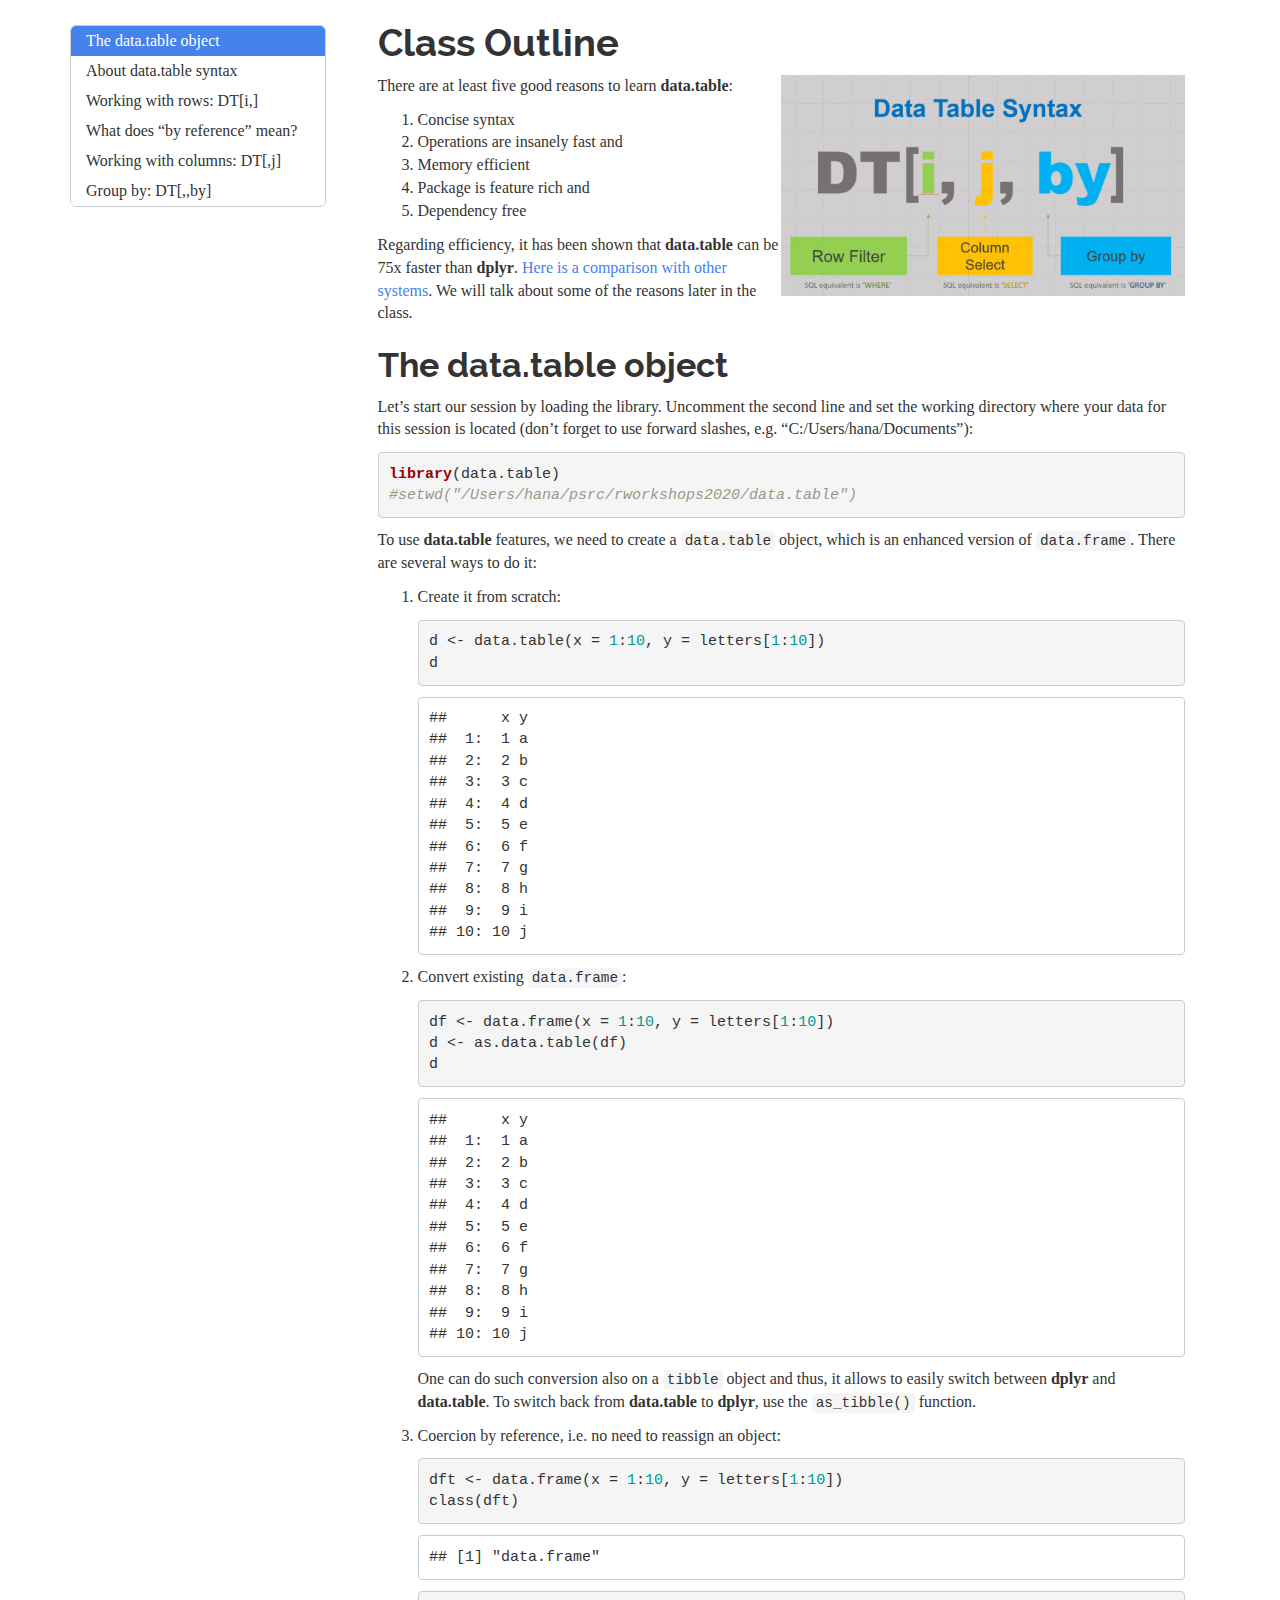
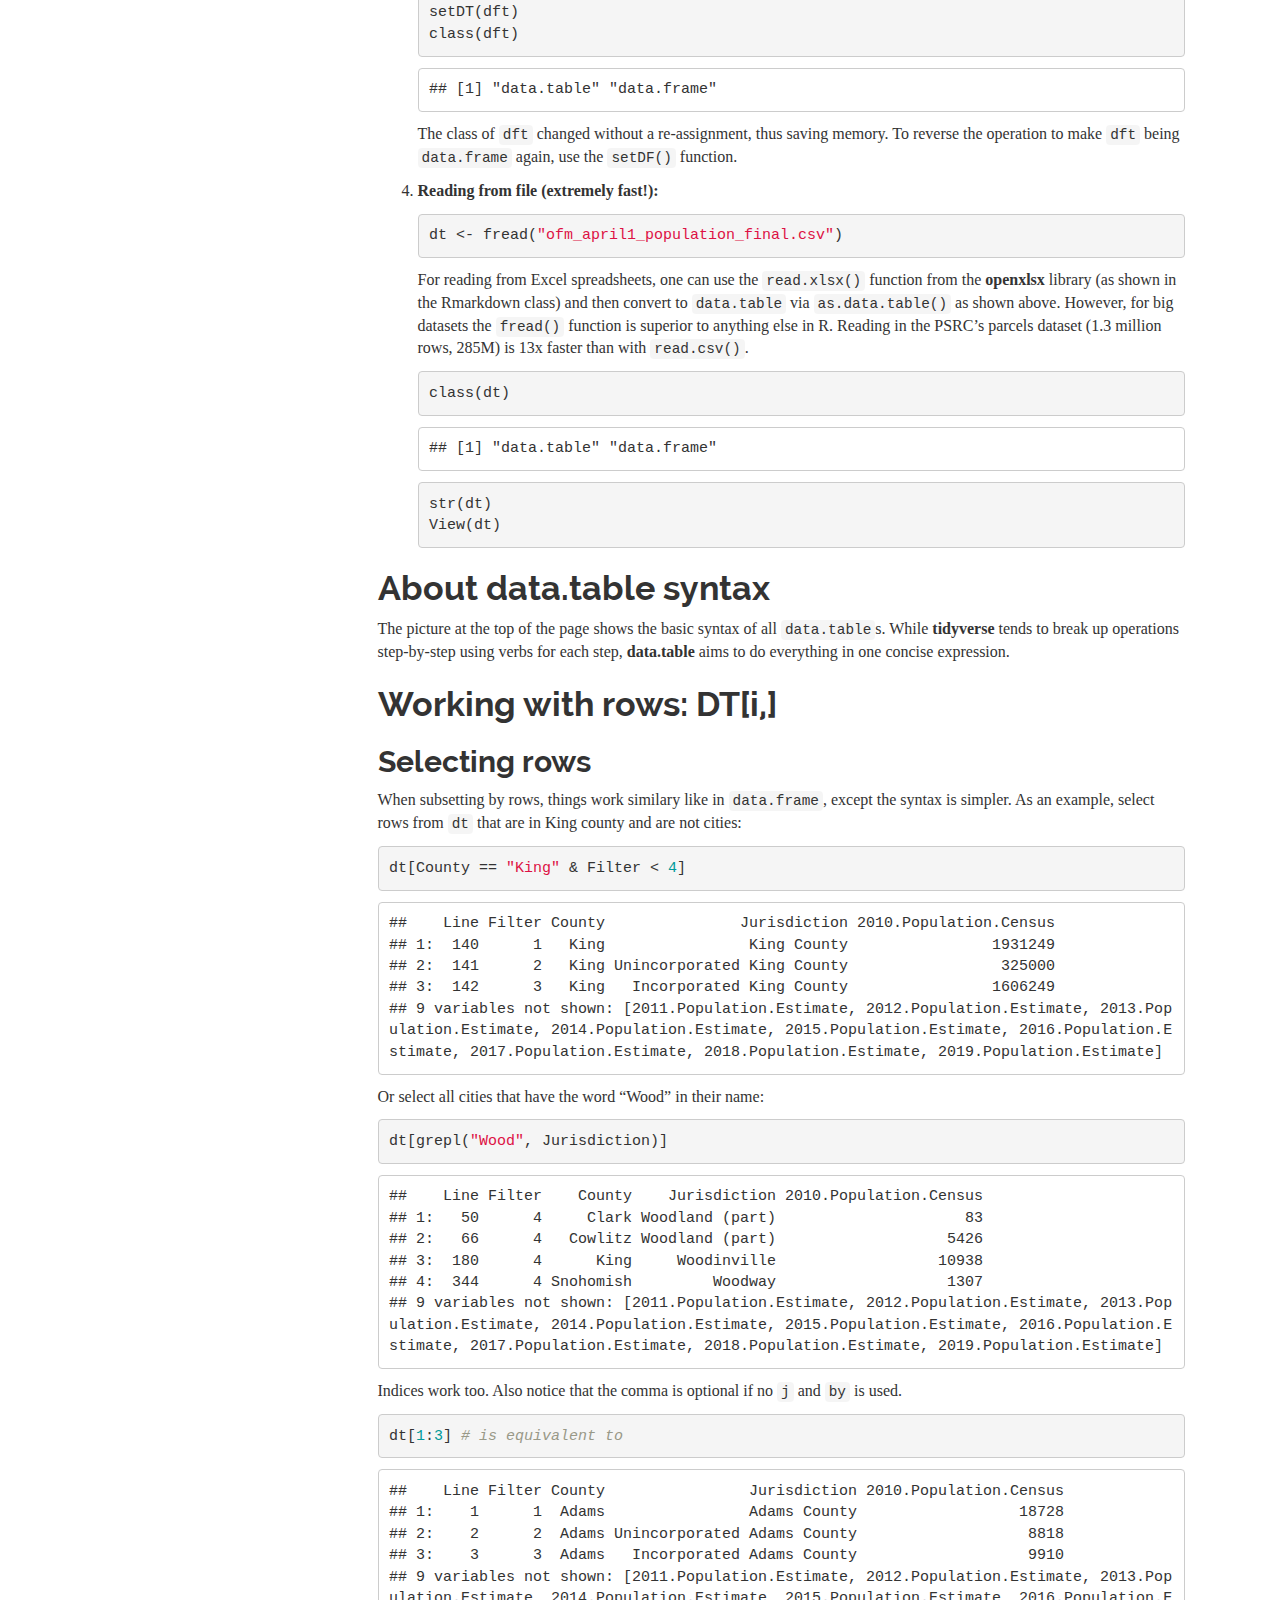
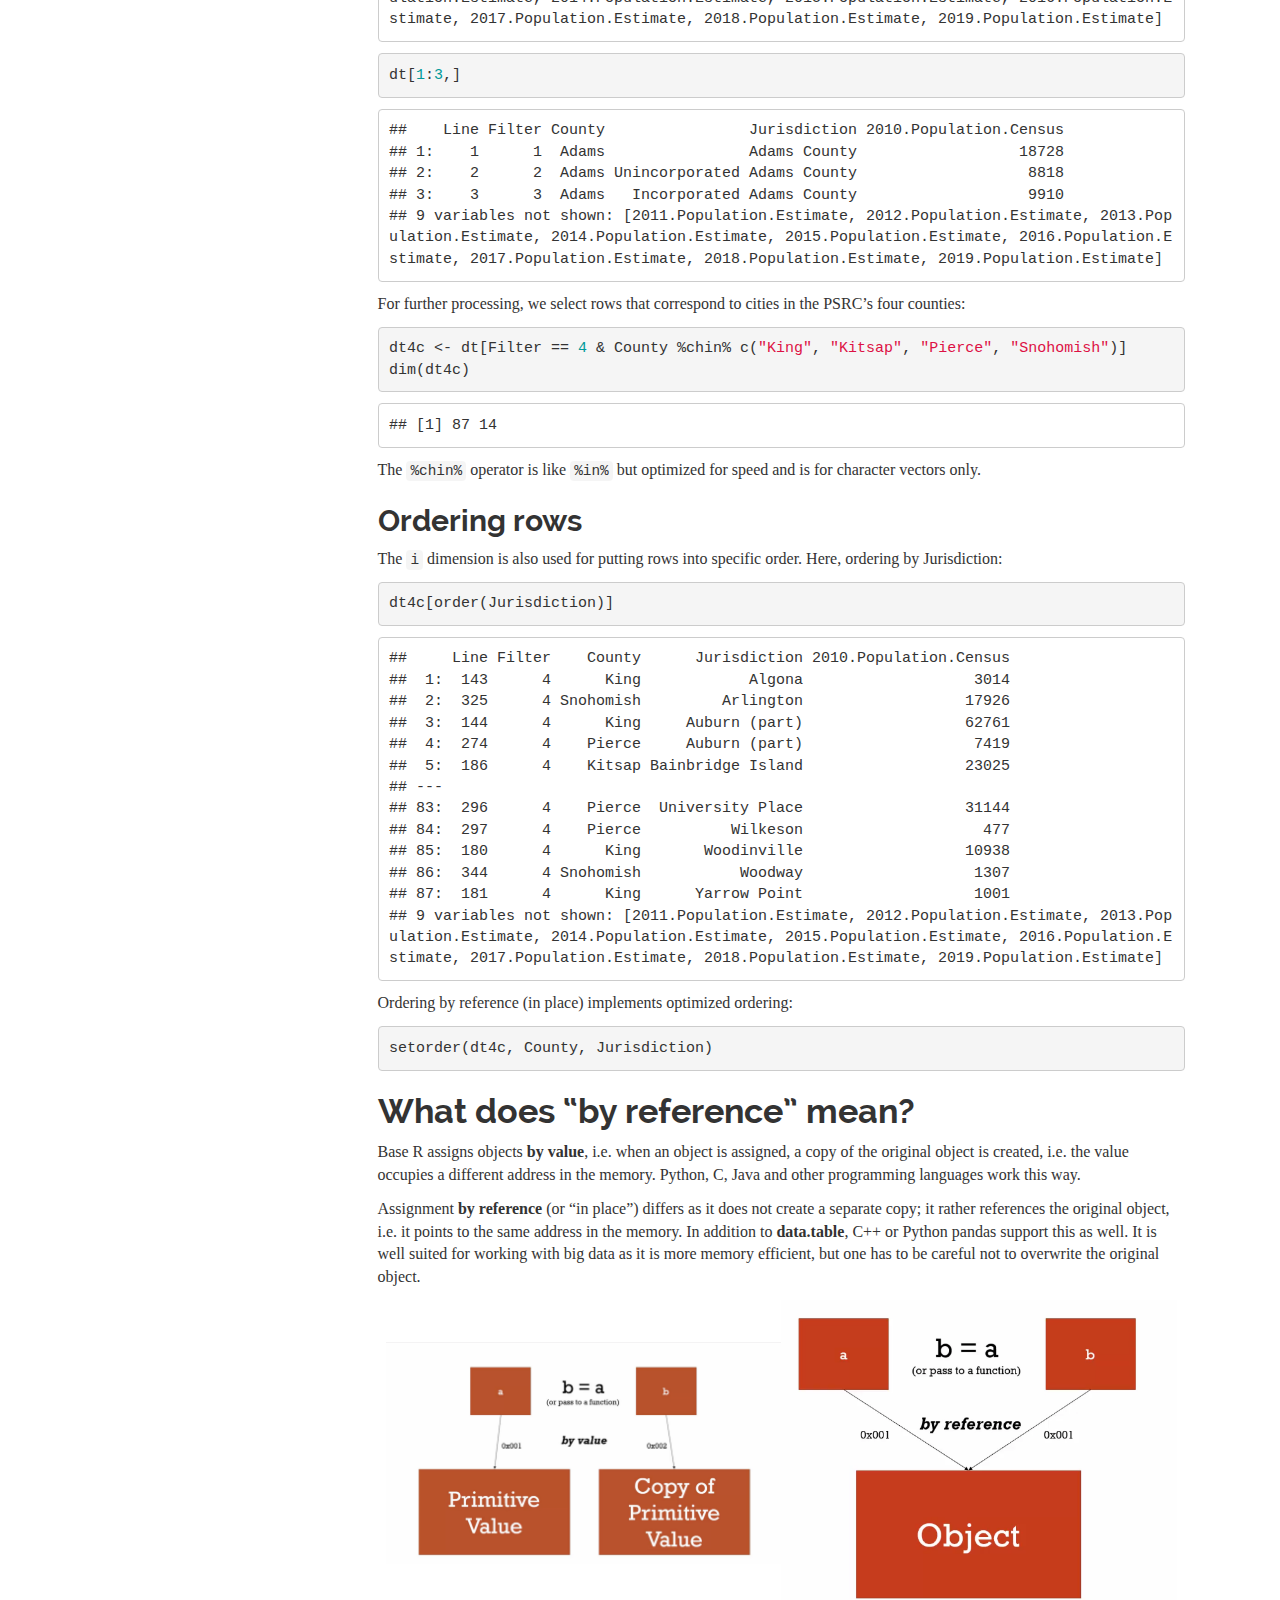
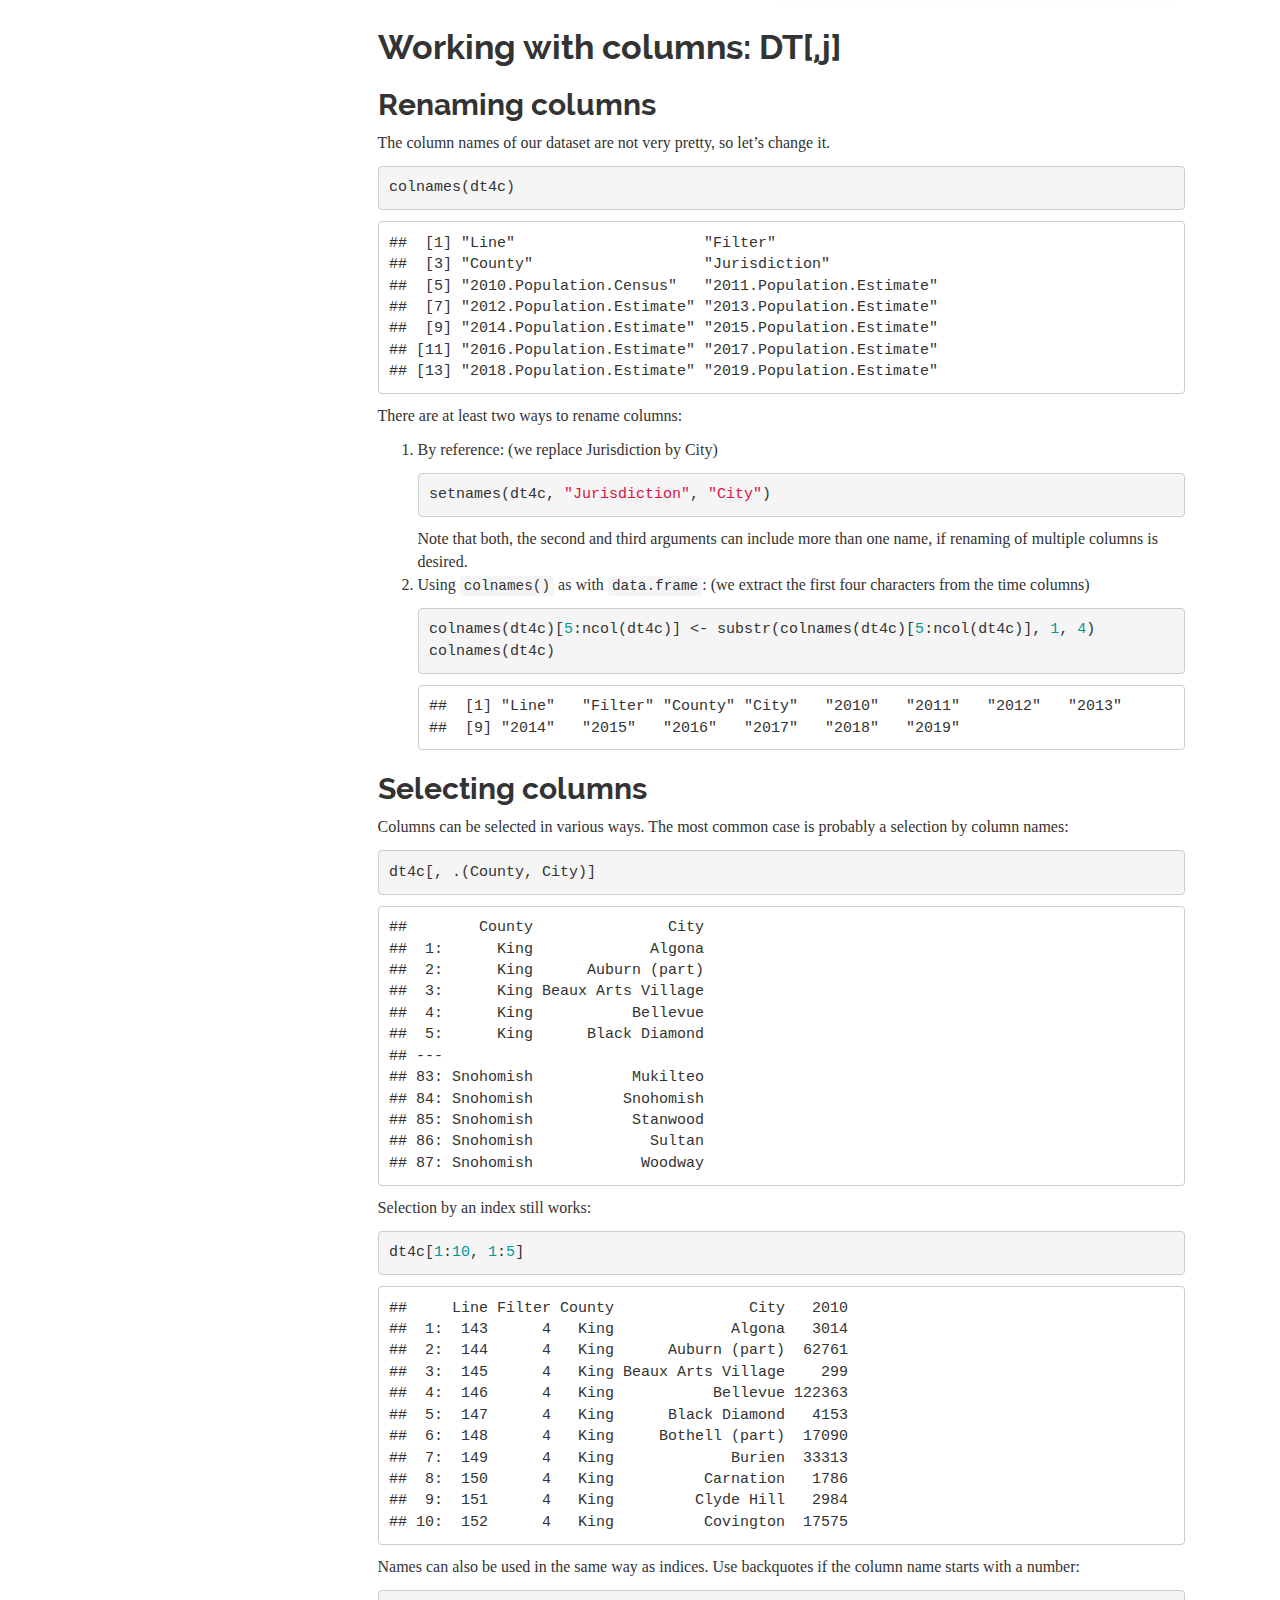
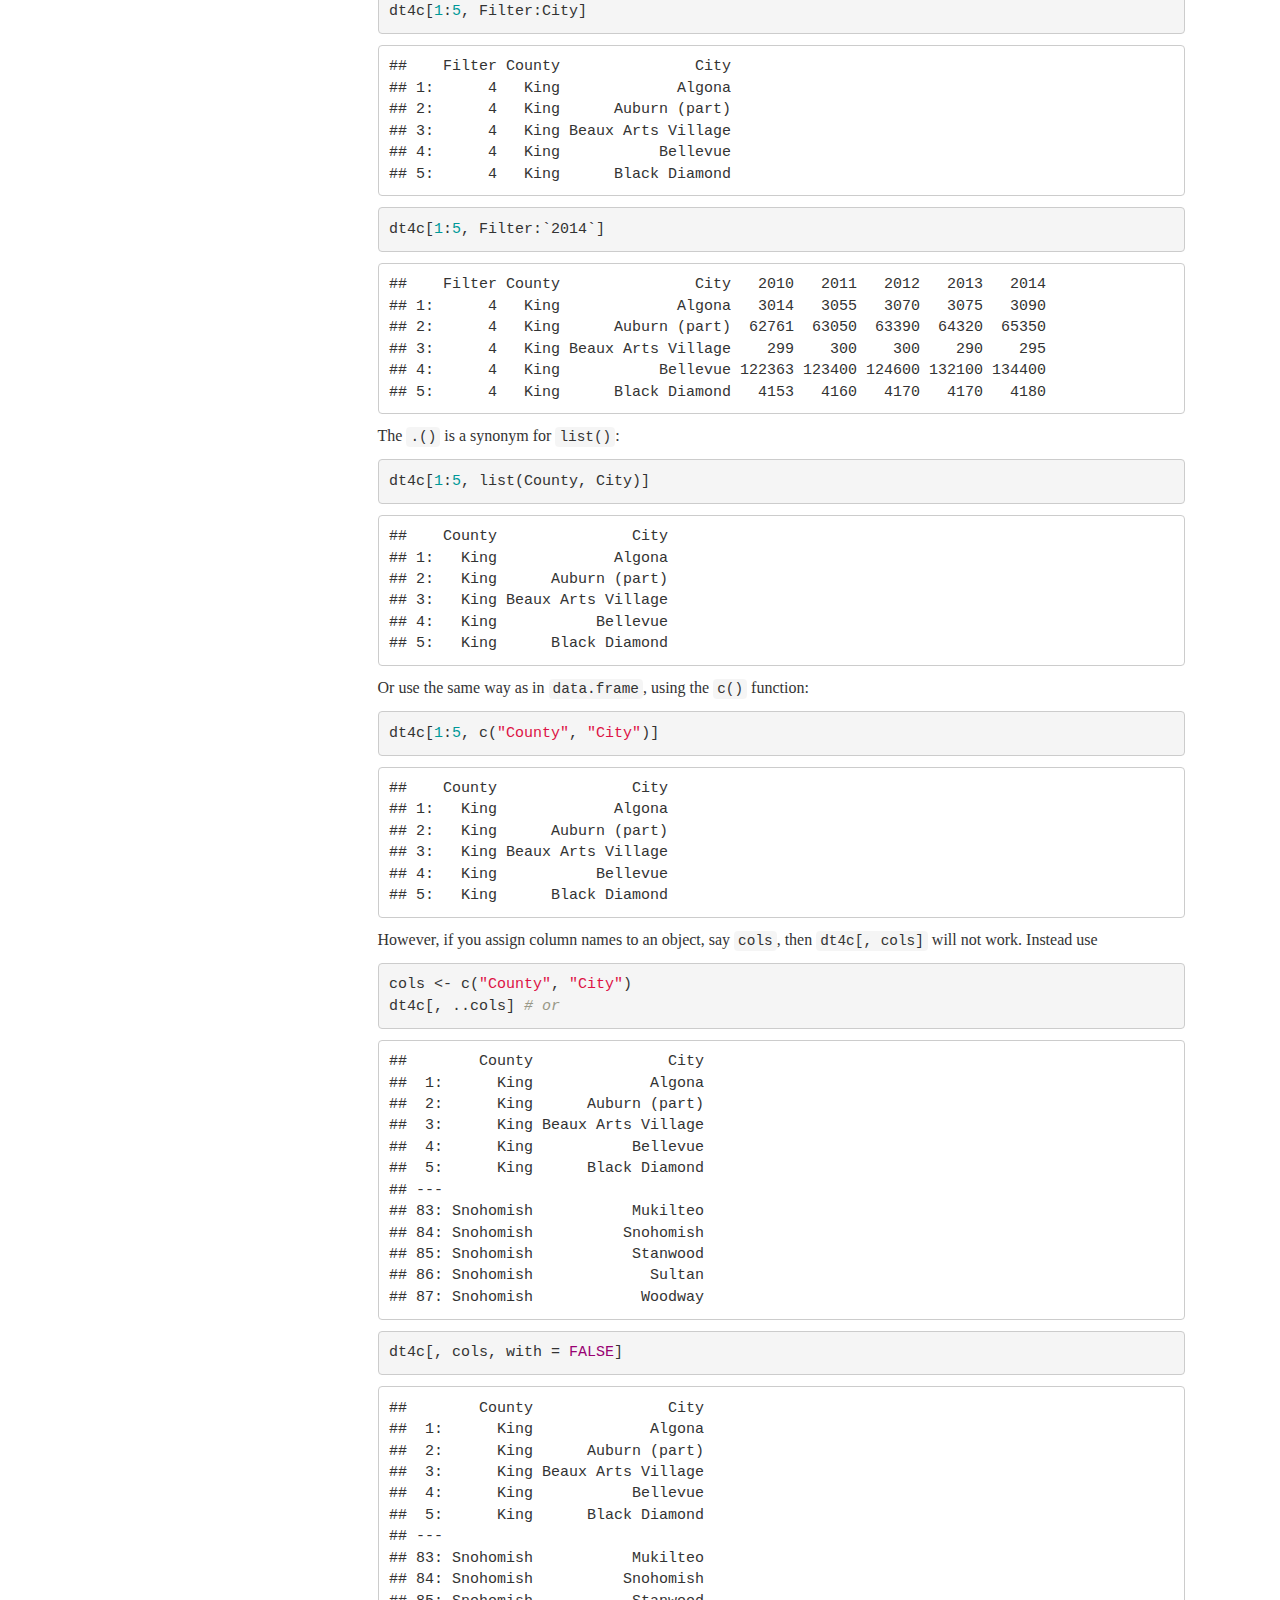
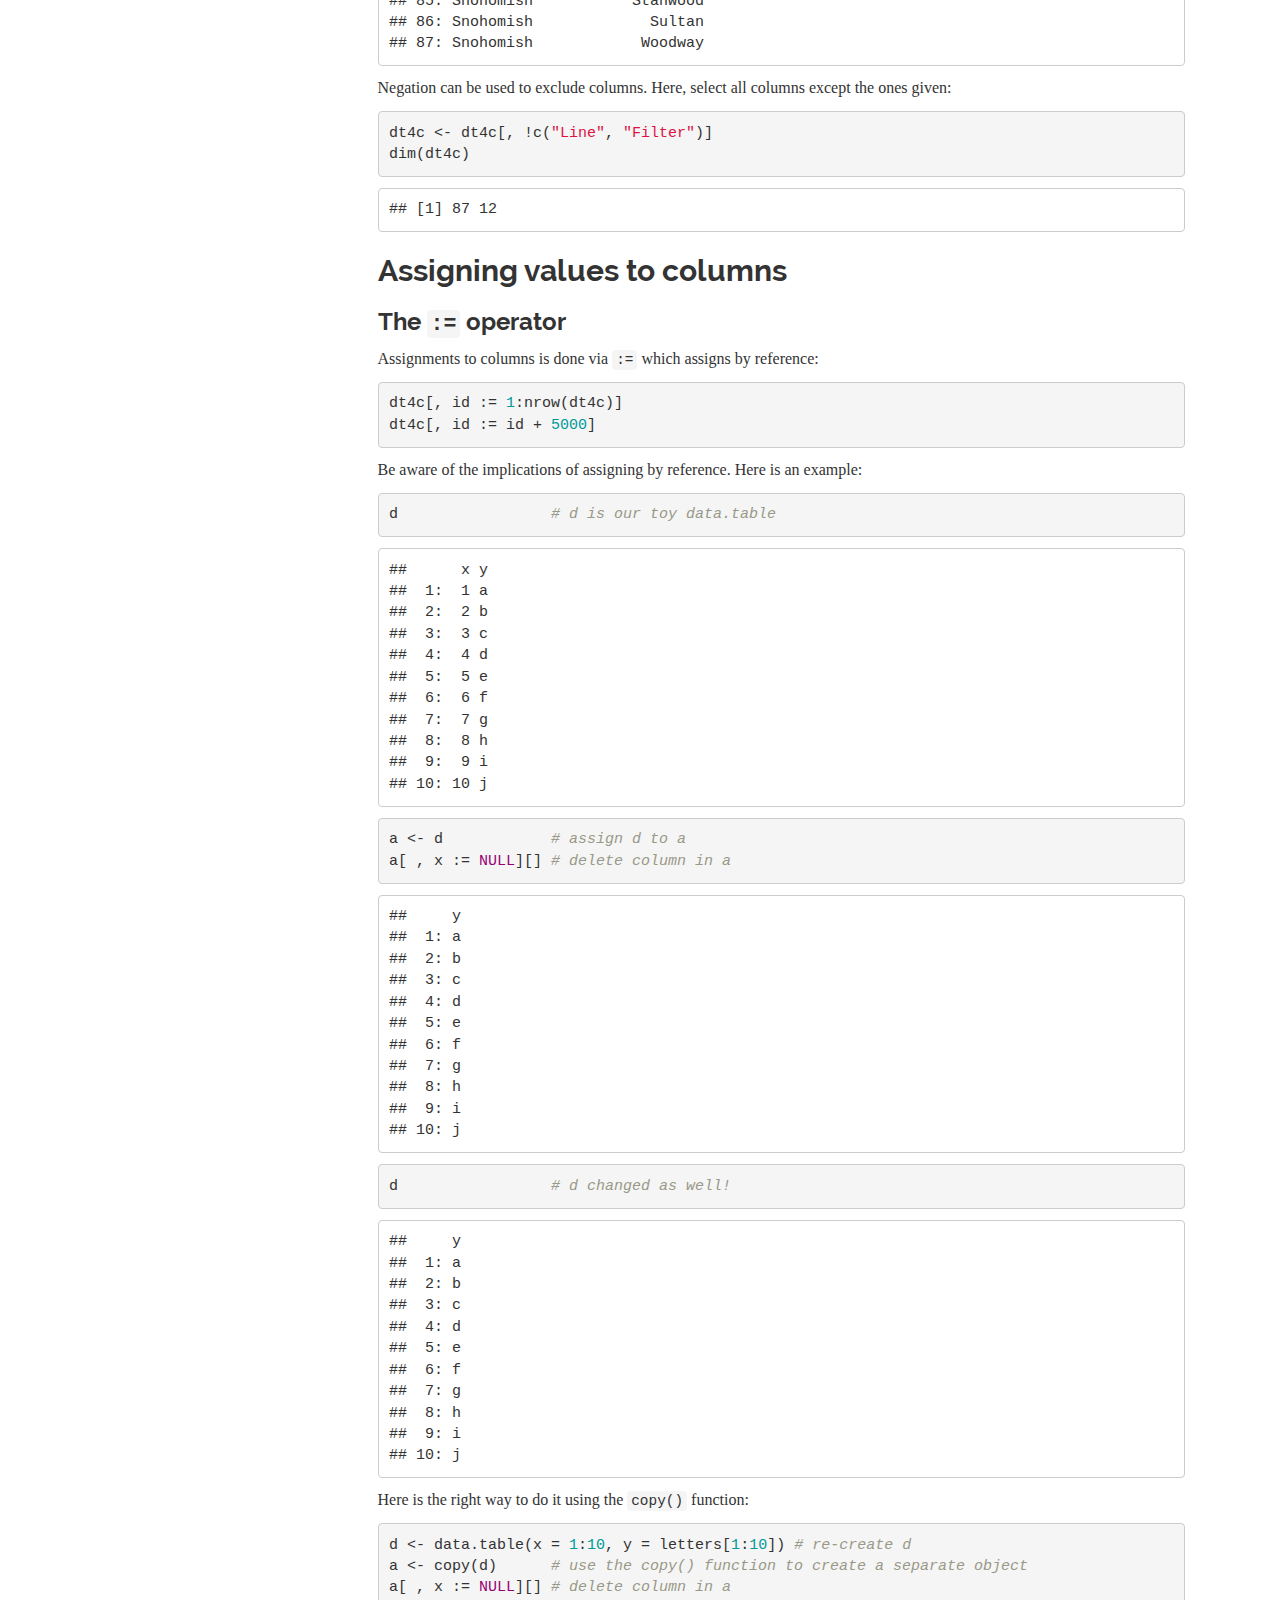
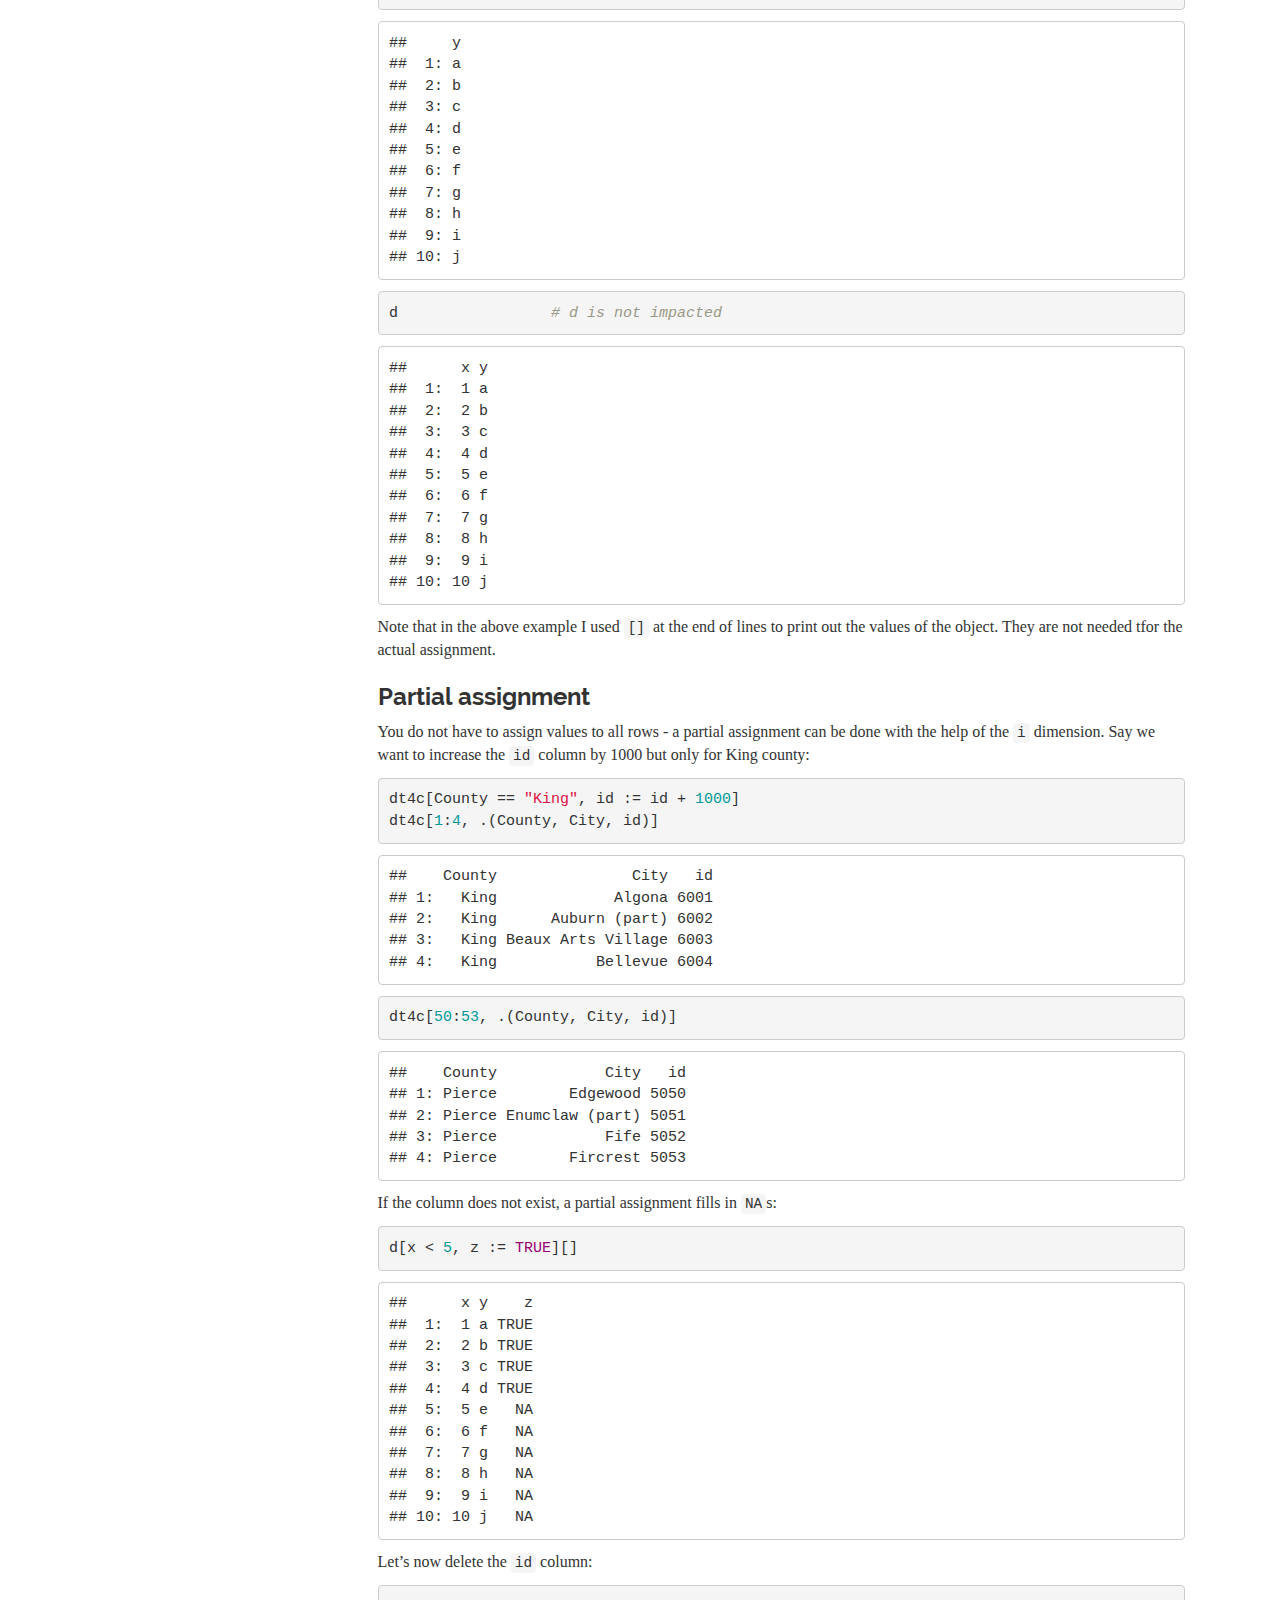
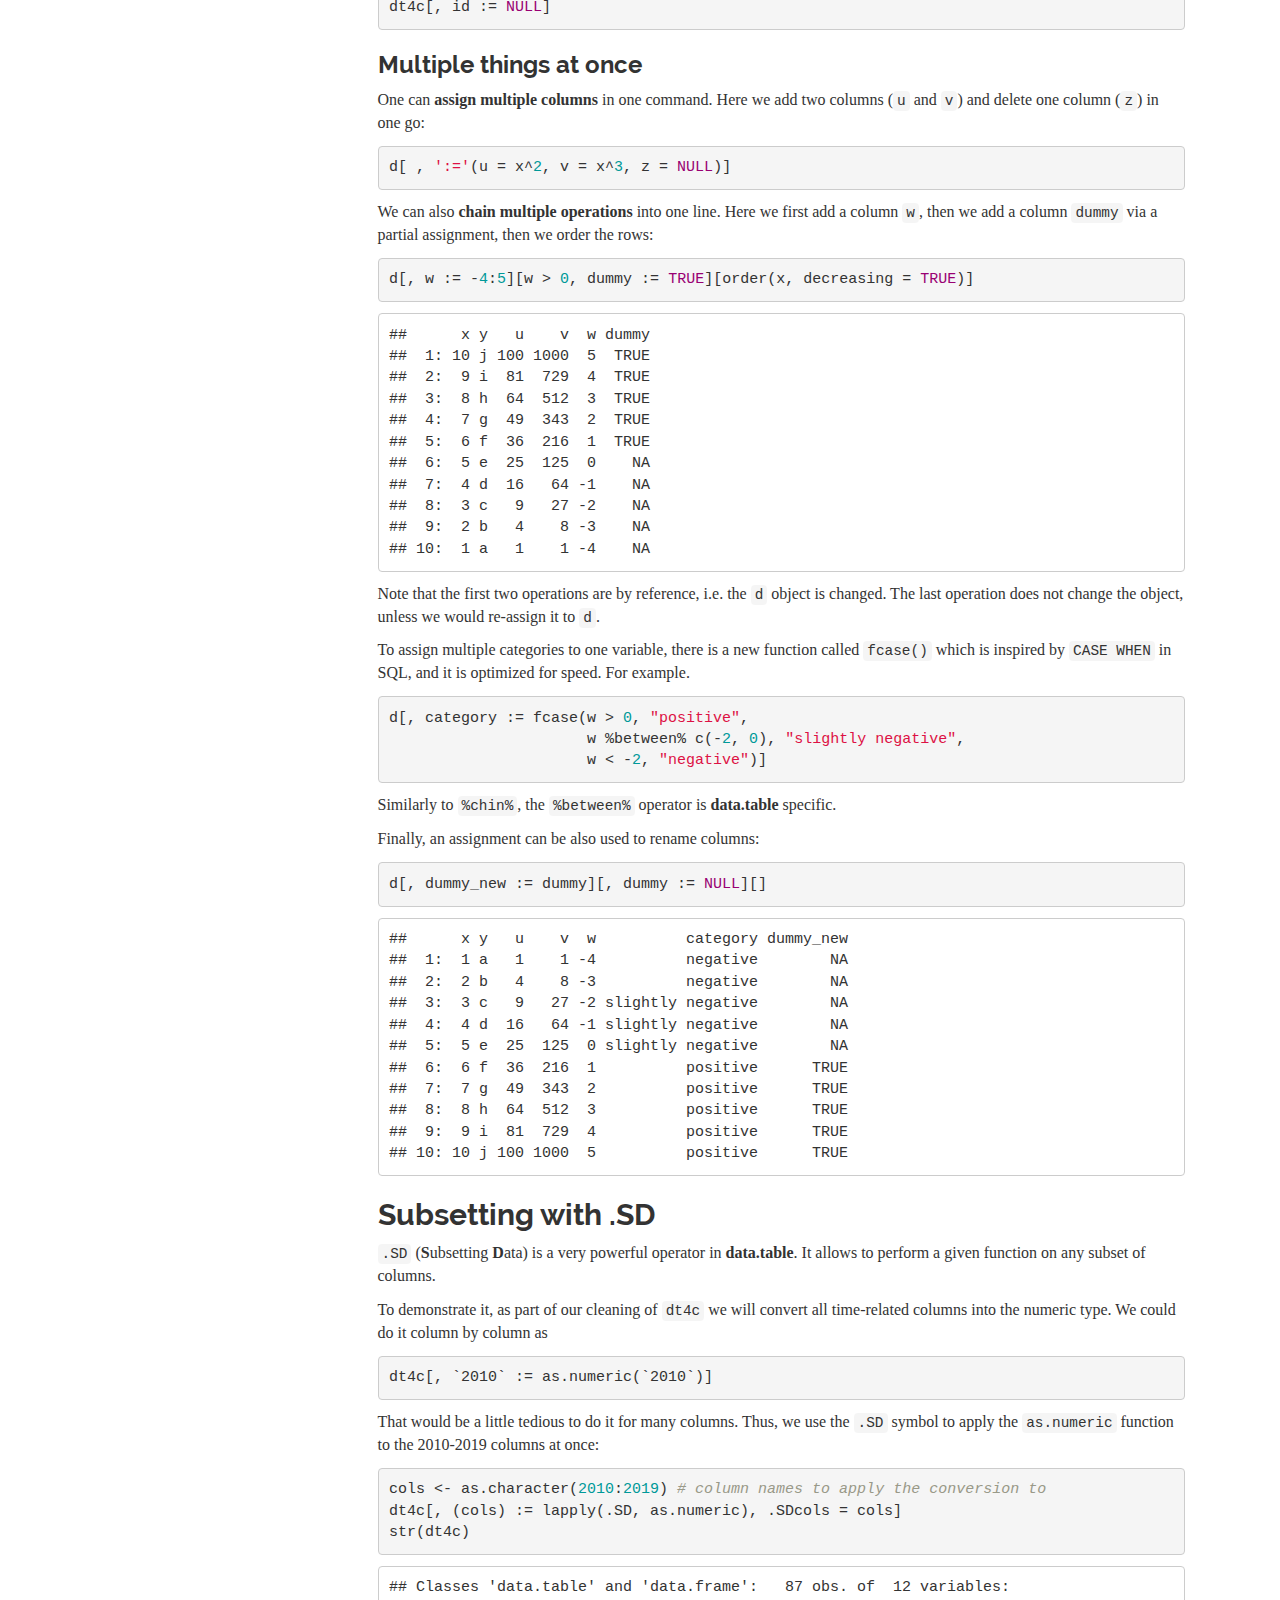
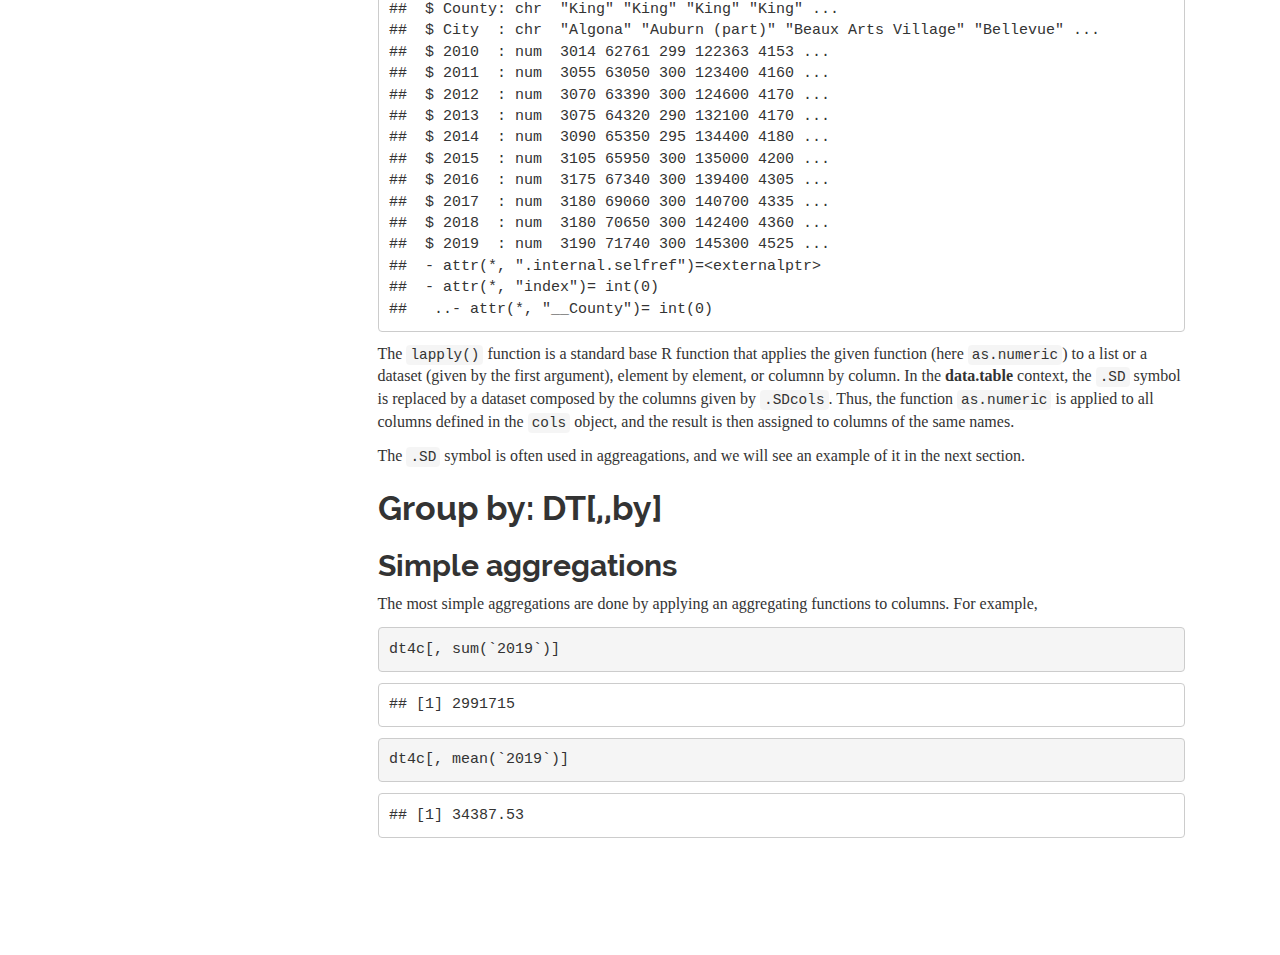
==== content/class_outline.html @ 38835d44 "initial commit" ====
<!DOCTYPE html>

<html>

<head>

<meta charset="utf-8" />
<meta name="generator" content="pandoc" />
<meta http-equiv="X-UA-Compatible" content="IE=EDGE" />




<title>Class Outline</title>

<script>/*! jQuery v1.11.3 | (c) 2005, 2015 jQuery Foundation, Inc. | jquery.org/license */
!function(a,b){"object"==typeof module&&"object"==typeof module.exports?module.exports=a.document?b(a,!0):function(a){if(!a.document)throw new Error("jQuery requires a window with a document");return b(a)}:b(a)}("undefined"!=typeof window?window:this,function(a,b){var c=[],d=c.slice,e=c.concat,f=c.push,g=c.indexOf,h={},i=h.toString,j=h.hasOwnProperty,k={},l="1.11.3",m=function(a,b){return new m.fn.init(a,b)},n=/^[\s\uFEFF\xA0]+|[\s\uFEFF\xA0]+$/g,o=/^-ms-/,p=/-([\da-z])/gi,q=function(a,b){return b.toUpperCase()};m.fn=m.prototype={jquery:l,constructor:m,selector:"",length:0,toArray:function(){return d.call(this)},get:function(a){return null!=a?0>a?this[a+this.length]:this[a]:d.call(this)},pushStack:function(a){var b=m.merge(this.constructor(),a);return b.prevObject=this,b.context=this.context,b},each:function(a,b){return m.each(this,a,b)},map:function(a){return this.pushStack(m.map(this,function(b,c){return a.call(b,c,b)}))},slice:function(){return this.pushStack(d.apply(this,arguments))},first:function(){return this.eq(0)},last:function(){return this.eq(-1)},eq:function(a){var b=this.length,c=+a+(0>a?b:0);return this.pushStack(c>=0&&b>c?[this[c]]:[])},end:function(){return this.prevObject||this.constructor(null)},push:f,sort:c.sort,splice:c.splice},m.extend=m.fn.extend=function(){var a,b,c,d,e,f,g=arguments[0]||{},h=1,i=arguments.length,j=!1;for("boolean"==typeof g&&(j=g,g=arguments[h]||{},h++),"object"==typeof g||m.isFunction(g)||(g={}),h===i&&(g=this,h--);i>h;h++)if(null!=(e=arguments[h]))for(d in e)a=g[d],c=e[d],g!==c&&(j&&c&&(m.isPlainObject(c)||(b=m.isArray(c)))?(b?(b=!1,f=a&&m.isArray(a)?a:[]):f=a&&m.isPlainObject(a)?a:{},g[d]=m.extend(j,f,c)):void 0!==c&&(g[d]=c));return g},m.extend({expando:"jQuery"+(l+Math.random()).replace(/\D/g,""),isReady:!0,error:function(a){throw new Error(a)},noop:function(){},isFunction:function(a){return"function"===m.type(a)},isArray:Array.isArray||function(a){return"array"===m.type(a)},isWindow:function(a){return null!=a&&a==a.window},isNumeric:function(a){return!m.isArray(a)&&a-parseFloat(a)+1>=0},isEmptyObject:function(a){var b;for(b in a)return!1;return!0},isPlainObject:function(a){var b;if(!a||"object"!==m.type(a)||a.nodeType||m.isWindow(a))return!1;try{if(a.constructor&&!j.call(a,"constructor")&&!j.call(a.constructor.prototype,"isPrototypeOf"))return!1}catch(c){return!1}if(k.ownLast)for(b in a)return j.call(a,b);for(b in a);return void 0===b||j.call(a,b)},type:function(a){return null==a?a+"":"object"==typeof a||"function"==typeof a?h[i.call(a)]||"object":typeof a},globalEval:function(b){b&&m.trim(b)&&(a.execScript||function(b){a.eval.call(a,b)})(b)},camelCase:function(a){return a.replace(o,"ms-").replace(p,q)},nodeName:function(a,b){return a.nodeName&&a.nodeName.toLowerCase()===b.toLowerCase()},each:function(a,b,c){var d,e=0,f=a.length,g=r(a);if(c){if(g){for(;f>e;e++)if(d=b.apply(a[e],c),d===!1)break}else for(e in a)if(d=b.apply(a[e],c),d===!1)break}else if(g){for(;f>e;e++)if(d=b.call(a[e],e,a[e]),d===!1)break}else for(e in a)if(d=b.call(a[e],e,a[e]),d===!1)break;return a},trim:function(a){return null==a?"":(a+"").replace(n,"")},makeArray:function(a,b){var c=b||[];return null!=a&&(r(Object(a))?m.merge(c,"string"==typeof a?[a]:a):f.call(c,a)),c},inArray:function(a,b,c){var d;if(b){if(g)return g.call(b,a,c);for(d=b.length,c=c?0>c?Math.max(0,d+c):c:0;d>c;c++)if(c in b&&b[c]===a)return c}return-1},merge:function(a,b){var c=+b.length,d=0,e=a.length;while(c>d)a[e++]=b[d++];if(c!==c)while(void 0!==b[d])a[e++]=b[d++];return a.length=e,a},grep:function(a,b,c){for(var d,e=[],f=0,g=a.length,h=!c;g>f;f++)d=!b(a[f],f),d!==h&&e.push(a[f]);return e},map:function(a,b,c){var d,f=0,g=a.length,h=r(a),i=[];if(h)for(;g>f;f++)d=b(a[f],f,c),null!=d&&i.push(d);else for(f in a)d=b(a[f],f,c),null!=d&&i.push(d);return e.apply([],i)},guid:1,proxy:function(a,b){var c,e,f;return"string"==typeof b&&(f=a[b],b=a,a=f),m.isFunction(a)?(c=d.call(arguments,2),e=function(){return a.apply(b||this,c.concat(d.call(arguments)))},e.guid=a.guid=a.guid||m.guid++,e):void 0},now:function(){return+new Date},support:k}),m.each("Boolean Number String Function Array Date RegExp Object Error".split(" "),function(a,b){h["[object "+b+"]"]=b.toLowerCase()});function r(a){var b="length"in a&&a.length,c=m.type(a);return"function"===c||m.isWindow(a)?!1:1===a.nodeType&&b?!0:"array"===c||0===b||"number"==typeof b&&b>0&&b-1 in a}var s=function(a){var b,c,d,e,f,g,h,i,j,k,l,m,n,o,p,q,r,s,t,u="sizzle"+1*new Date,v=a.document,w=0,x=0,y=ha(),z=ha(),A=ha(),B=function(a,b){return a===b&&(l=!0),0},C=1<<31,D={}.hasOwnProperty,E=[],F=E.pop,G=E.push,H=E.push,I=E.slice,J=function(a,b){for(var c=0,d=a.length;d>c;c++)if(a[c]===b)return c;return-1},K="checked|selected|async|autofocus|autoplay|controls|defer|disabled|hidden|ismap|loop|multiple|open|readonly|required|scoped",L="[\\x20\\t\\r\\n\\f]",M="(?:\\\\.|[\\w-]|[^\\x00-\\xa0])+",N=M.replace("w","w#"),O="\\["+L+"*("+M+")(?:"+L+"*([*^$|!~]?=)"+L+"*(?:'((?:\\\\.|[^\\\\'])*)'|\"((?:\\\\.|[^\\\\\"])*)\"|("+N+"))|)"+L+"*\\]",P=":("+M+")(?:\\((('((?:\\\\.|[^\\\\'])*)'|\"((?:\\\\.|[^\\\\\"])*)\")|((?:\\\\.|[^\\\\()[\\]]|"+O+")*)|.*)\\)|)",Q=new RegExp(L+"+","g"),R=new RegExp("^"+L+"+|((?:^|[^\\\\])(?:\\\\.)*)"+L+"+$","g"),S=new RegExp("^"+L+"*,"+L+"*"),T=new RegExp("^"+L+"*([>+~]|"+L+")"+L+"*"),U=new RegExp("="+L+"*([^\\]'\"]*?)"+L+"*\\]","g"),V=new RegExp(P),W=new RegExp("^"+N+"$"),X={ID:new RegExp("^#("+M+")"),CLASS:new RegExp("^\\.("+M+")"),TAG:new RegExp("^("+M.replace("w","w*")+")"),ATTR:new RegExp("^"+O),PSEUDO:new RegExp("^"+P),CHILD:new RegExp("^:(only|first|last|nth|nth-last)-(child|of-type)(?:\\("+L+"*(even|odd|(([+-]|)(\\d*)n|)"+L+"*(?:([+-]|)"+L+"*(\\d+)|))"+L+"*\\)|)","i"),bool:new RegExp("^(?:"+K+")$","i"),needsContext:new RegExp("^"+L+"*[>+~]|:(even|odd|eq|gt|lt|nth|first|last)(?:\\("+L+"*((?:-\\d)?\\d*)"+L+"*\\)|)(?=[^-]|$)","i")},Y=/^(?:input|select|textarea|button)$/i,Z=/^h\d$/i,$=/^[^{]+\{\s*\[native \w/,_=/^(?:#([\w-]+)|(\w+)|\.([\w-]+))$/,aa=/[+~]/,ba=/'|\\/g,ca=new RegExp("\\\\([\\da-f]{1,6}"+L+"?|("+L+")|.)","ig"),da=function(a,b,c){var d="0x"+b-65536;return d!==d||c?b:0>d?String.fromCharCode(d+65536):String.fromCharCode(d>>10|55296,1023&d|56320)},ea=function(){m()};try{H.apply(E=I.call(v.childNodes),v.childNodes),E[v.childNodes.length].nodeType}catch(fa){H={apply:E.length?function(a,b){G.apply(a,I.call(b))}:function(a,b){var c=a.length,d=0;while(a[c++]=b[d++]);a.length=c-1}}}function ga(a,b,d,e){var f,h,j,k,l,o,r,s,w,x;if((b?b.ownerDocument||b:v)!==n&&m(b),b=b||n,d=d||[],k=b.nodeType,"string"!=typeof a||!a||1!==k&&9!==k&&11!==k)return d;if(!e&&p){if(11!==k&&(f=_.exec(a)))if(j=f[1]){if(9===k){if(h=b.getElementById(j),!h||!h.parentNode)return d;if(h.id===j)return d.push(h),d}else if(b.ownerDocument&&(h=b.ownerDocument.getElementById(j))&&t(b,h)&&h.id===j)return d.push(h),d}else{if(f[2])return H.apply(d,b.getElementsByTagName(a)),d;if((j=f[3])&&c.getElementsByClassName)return H.apply(d,b.getElementsByClassName(j)),d}if(c.qsa&&(!q||!q.test(a))){if(s=r=u,w=b,x=1!==k&&a,1===k&&"object"!==b.nodeName.toLowerCase()){o=g(a),(r=b.getAttribute("id"))?s=r.replace(ba,"\\$&"):b.setAttribute("id",s),s="[id='"+s+"'] ",l=o.length;while(l--)o[l]=s+ra(o[l]);w=aa.test(a)&&pa(b.parentNode)||b,x=o.join(",")}if(x)try{return H.apply(d,w.querySelectorAll(x)),d}catch(y){}finally{r||b.removeAttribute("id")}}}return i(a.replace(R,"$1"),b,d,e)}function ha(){var a=[];function b(c,e){return a.push(c+" ")>d.cacheLength&&delete b[a.shift()],b[c+" "]=e}return b}function ia(a){return a[u]=!0,a}function ja(a){var b=n.createElement("div");try{return!!a(b)}catch(c){return!1}finally{b.parentNode&&b.parentNode.removeChild(b),b=null}}function ka(a,b){var c=a.split("|"),e=a.length;while(e--)d.attrHandle[c[e]]=b}function la(a,b){var c=b&&a,d=c&&1===a.nodeType&&1===b.nodeType&&(~b.sourceIndex||C)-(~a.sourceIndex||C);if(d)return d;if(c)while(c=c.nextSibling)if(c===b)return-1;return a?1:-1}function ma(a){return function(b){var c=b.nodeName.toLowerCase();return"input"===c&&b.type===a}}function na(a){return function(b){var c=b.nodeName.toLowerCase();return("input"===c||"button"===c)&&b.type===a}}function oa(a){return ia(function(b){return b=+b,ia(function(c,d){var e,f=a([],c.length,b),g=f.length;while(g--)c[e=f[g]]&&(c[e]=!(d[e]=c[e]))})})}function pa(a){return a&&"undefined"!=typeof a.getElementsByTagName&&a}c=ga.support={},f=ga.isXML=function(a){var b=a&&(a.ownerDocument||a).documentElement;return b?"HTML"!==b.nodeName:!1},m=ga.setDocument=function(a){var b,e,g=a?a.ownerDocument||a:v;return g!==n&&9===g.nodeType&&g.documentElement?(n=g,o=g.documentElement,e=g.defaultView,e&&e!==e.top&&(e.addEventListener?e.addEventListener("unload",ea,!1):e.attachEvent&&e.attachEvent("onunload",ea)),p=!f(g),c.attributes=ja(function(a){return a.className="i",!a.getAttribute("className")}),c.getElementsByTagName=ja(function(a){return a.appendChild(g.createComment("")),!a.getElementsByTagName("*").length}),c.getElementsByClassName=$.test(g.getElementsByClassName),c.getById=ja(function(a){return o.appendChild(a).id=u,!g.getElementsByName||!g.getElementsByName(u).length}),c.getById?(d.find.ID=function(a,b){if("undefined"!=typeof b.getElementById&&p){var c=b.getElementById(a);return c&&c.parentNode?[c]:[]}},d.filter.ID=function(a){var b=a.replace(ca,da);return function(a){return a.getAttribute("id")===b}}):(delete d.find.ID,d.filter.ID=function(a){var b=a.replace(ca,da);return function(a){var c="undefined"!=typeof a.getAttributeNode&&a.getAttributeNode("id");return c&&c.value===b}}),d.find.TAG=c.getElementsByTagName?function(a,b){return"undefined"!=typeof b.getElementsByTagName?b.getElementsByTagName(a):c.qsa?b.querySelectorAll(a):void 0}:function(a,b){var c,d=[],e=0,f=b.getElementsByTagName(a);if("*"===a){while(c=f[e++])1===c.nodeType&&d.push(c);return d}return f},d.find.CLASS=c.getElementsByClassName&&function(a,b){return p?b.getElementsByClassName(a):void 0},r=[],q=[],(c.qsa=$.test(g.querySelectorAll))&&(ja(function(a){o.appendChild(a).innerHTML="<a id='"+u+"'></a><select id='"+u+"-\f]' msallowcapture=''><option selected=''></option></select>",a.querySelectorAll("[msallowcapture^='']").length&&q.push("[*^$]="+L+"*(?:''|\"\")"),a.querySelectorAll("[selected]").length||q.push("\\["+L+"*(?:value|"+K+")"),a.querySelectorAll("[id~="+u+"-]").length||q.push("~="),a.querySelectorAll(":checked").length||q.push(":checked"),a.querySelectorAll("a#"+u+"+*").length||q.push(".#.+[+~]")}),ja(function(a){var b=g.createElement("input");b.setAttribute("type","hidden"),a.appendChild(b).setAttribute("name","D"),a.querySelectorAll("[name=d]").length&&q.push("name"+L+"*[*^$|!~]?="),a.querySelectorAll(":enabled").length||q.push(":enabled",":disabled"),a.querySelectorAll("*,:x"),q.push(",.*:")})),(c.matchesSelector=$.test(s=o.matches||o.webkitMatchesSelector||o.mozMatchesSelector||o.oMatchesSelector||o.msMatchesSelector))&&ja(function(a){c.disconnectedMatch=s.call(a,"div"),s.call(a,"[s!='']:x"),r.push("!=",P)}),q=q.length&&new RegExp(q.join("|")),r=r.length&&new RegExp(r.join("|")),b=$.test(o.compareDocumentPosition),t=b||$.test(o.contains)?function(a,b){var c=9===a.nodeType?a.documentElement:a,d=b&&b.parentNode;return a===d||!(!d||1!==d.nodeType||!(c.contains?c.contains(d):a.compareDocumentPosition&&16&a.compareDocumentPosition(d)))}:function(a,b){if(b)while(b=b.parentNode)if(b===a)return!0;return!1},B=b?function(a,b){if(a===b)return l=!0,0;var d=!a.compareDocumentPosition-!b.compareDocumentPosition;return d?d:(d=(a.ownerDocument||a)===(b.ownerDocument||b)?a.compareDocumentPosition(b):1,1&d||!c.sortDetached&&b.compareDocumentPosition(a)===d?a===g||a.ownerDocument===v&&t(v,a)?-1:b===g||b.ownerDocument===v&&t(v,b)?1:k?J(k,a)-J(k,b):0:4&d?-1:1)}:function(a,b){if(a===b)return l=!0,0;var c,d=0,e=a.parentNode,f=b.parentNode,h=[a],i=[b];if(!e||!f)return a===g?-1:b===g?1:e?-1:f?1:k?J(k,a)-J(k,b):0;if(e===f)return la(a,b);c=a;while(c=c.parentNode)h.unshift(c);c=b;while(c=c.parentNode)i.unshift(c);while(h[d]===i[d])d++;return d?la(h[d],i[d]):h[d]===v?-1:i[d]===v?1:0},g):n},ga.matches=function(a,b){return ga(a,null,null,b)},ga.matchesSelector=function(a,b){if((a.ownerDocument||a)!==n&&m(a),b=b.replace(U,"='$1']"),!(!c.matchesSelector||!p||r&&r.test(b)||q&&q.test(b)))try{var d=s.call(a,b);if(d||c.disconnectedMatch||a.document&&11!==a.document.nodeType)return d}catch(e){}return ga(b,n,null,[a]).length>0},ga.contains=function(a,b){return(a.ownerDocument||a)!==n&&m(a),t(a,b)},ga.attr=function(a,b){(a.ownerDocument||a)!==n&&m(a);var e=d.attrHandle[b.toLowerCase()],f=e&&D.call(d.attrHandle,b.toLowerCase())?e(a,b,!p):void 0;return void 0!==f?f:c.attributes||!p?a.getAttribute(b):(f=a.getAttributeNode(b))&&f.specified?f.value:null},ga.error=function(a){throw new Error("Syntax error, unrecognized expression: "+a)},ga.uniqueSort=function(a){var b,d=[],e=0,f=0;if(l=!c.detectDuplicates,k=!c.sortStable&&a.slice(0),a.sort(B),l){while(b=a[f++])b===a[f]&&(e=d.push(f));while(e--)a.splice(d[e],1)}return k=null,a},e=ga.getText=function(a){var b,c="",d=0,f=a.nodeType;if(f){if(1===f||9===f||11===f){if("string"==typeof a.textContent)return a.textContent;for(a=a.firstChild;a;a=a.nextSibling)c+=e(a)}else if(3===f||4===f)return a.nodeValue}else while(b=a[d++])c+=e(b);return c},d=ga.selectors={cacheLength:50,createPseudo:ia,match:X,attrHandle:{},find:{},relative:{">":{dir:"parentNode",first:!0}," ":{dir:"parentNode"},"+":{dir:"previousSibling",first:!0},"~":{dir:"previousSibling"}},preFilter:{ATTR:function(a){return a[1]=a[1].replace(ca,da),a[3]=(a[3]||a[4]||a[5]||"").replace(ca,da),"~="===a[2]&&(a[3]=" "+a[3]+" "),a.slice(0,4)},CHILD:function(a){return a[1]=a[1].toLowerCase(),"nth"===a[1].slice(0,3)?(a[3]||ga.error(a[0]),a[4]=+(a[4]?a[5]+(a[6]||1):2*("even"===a[3]||"odd"===a[3])),a[5]=+(a[7]+a[8]||"odd"===a[3])):a[3]&&ga.error(a[0]),a},PSEUDO:function(a){var b,c=!a[6]&&a[2];return X.CHILD.test(a[0])?null:(a[3]?a[2]=a[4]||a[5]||"":c&&V.test(c)&&(b=g(c,!0))&&(b=c.indexOf(")",c.length-b)-c.length)&&(a[0]=a[0].slice(0,b),a[2]=c.slice(0,b)),a.slice(0,3))}},filter:{TAG:function(a){var b=a.replace(ca,da).toLowerCase();return"*"===a?function(){return!0}:function(a){return a.nodeName&&a.nodeName.toLowerCase()===b}},CLASS:function(a){var b=y[a+" "];return b||(b=new RegExp("(^|"+L+")"+a+"("+L+"|$)"))&&y(a,function(a){return b.test("string"==typeof a.className&&a.className||"undefined"!=typeof a.getAttribute&&a.getAttribute("class")||"")})},ATTR:function(a,b,c){return function(d){var e=ga.attr(d,a);return null==e?"!="===b:b?(e+="","="===b?e===c:"!="===b?e!==c:"^="===b?c&&0===e.indexOf(c):"*="===b?c&&e.indexOf(c)>-1:"$="===b?c&&e.slice(-c.length)===c:"~="===b?(" "+e.replace(Q," ")+" ").indexOf(c)>-1:"|="===b?e===c||e.slice(0,c.length+1)===c+"-":!1):!0}},CHILD:function(a,b,c,d,e){var f="nth"!==a.slice(0,3),g="last"!==a.slice(-4),h="of-type"===b;return 1===d&&0===e?function(a){return!!a.parentNode}:function(b,c,i){var j,k,l,m,n,o,p=f!==g?"nextSibling":"previousSibling",q=b.parentNode,r=h&&b.nodeName.toLowerCase(),s=!i&&!h;if(q){if(f){while(p){l=b;while(l=l[p])if(h?l.nodeName.toLowerCase()===r:1===l.nodeType)return!1;o=p="only"===a&&!o&&"nextSibling"}return!0}if(o=[g?q.firstChild:q.lastChild],g&&s){k=q[u]||(q[u]={}),j=k[a]||[],n=j[0]===w&&j[1],m=j[0]===w&&j[2],l=n&&q.childNodes[n];while(l=++n&&l&&l[p]||(m=n=0)||o.pop())if(1===l.nodeType&&++m&&l===b){k[a]=[w,n,m];break}}else if(s&&(j=(b[u]||(b[u]={}))[a])&&j[0]===w)m=j[1];else while(l=++n&&l&&l[p]||(m=n=0)||o.pop())if((h?l.nodeName.toLowerCase()===r:1===l.nodeType)&&++m&&(s&&((l[u]||(l[u]={}))[a]=[w,m]),l===b))break;return m-=e,m===d||m%d===0&&m/d>=0}}},PSEUDO:function(a,b){var c,e=d.pseudos[a]||d.setFilters[a.toLowerCase()]||ga.error("unsupported pseudo: "+a);return e[u]?e(b):e.length>1?(c=[a,a,"",b],d.setFilters.hasOwnProperty(a.toLowerCase())?ia(function(a,c){var d,f=e(a,b),g=f.length;while(g--)d=J(a,f[g]),a[d]=!(c[d]=f[g])}):function(a){return e(a,0,c)}):e}},pseudos:{not:ia(function(a){var b=[],c=[],d=h(a.replace(R,"$1"));return d[u]?ia(function(a,b,c,e){var f,g=d(a,null,e,[]),h=a.length;while(h--)(f=g[h])&&(a[h]=!(b[h]=f))}):function(a,e,f){return b[0]=a,d(b,null,f,c),b[0]=null,!c.pop()}}),has:ia(function(a){return function(b){return ga(a,b).length>0}}),contains:ia(function(a){return a=a.replace(ca,da),function(b){return(b.textContent||b.innerText||e(b)).indexOf(a)>-1}}),lang:ia(function(a){return W.test(a||"")||ga.error("unsupported lang: "+a),a=a.replace(ca,da).toLowerCase(),function(b){var c;do if(c=p?b.lang:b.getAttribute("xml:lang")||b.getAttribute("lang"))return c=c.toLowerCase(),c===a||0===c.indexOf(a+"-");while((b=b.parentNode)&&1===b.nodeType);return!1}}),target:function(b){var c=a.location&&a.location.hash;return c&&c.slice(1)===b.id},root:function(a){return a===o},focus:function(a){return a===n.activeElement&&(!n.hasFocus||n.hasFocus())&&!!(a.type||a.href||~a.tabIndex)},enabled:function(a){return a.disabled===!1},disabled:function(a){return a.disabled===!0},checked:function(a){var b=a.nodeName.toLowerCase();return"input"===b&&!!a.checked||"option"===b&&!!a.selected},selected:function(a){return a.parentNode&&a.parentNode.selectedIndex,a.selected===!0},empty:function(a){for(a=a.firstChild;a;a=a.nextSibling)if(a.nodeType<6)return!1;return!0},parent:function(a){return!d.pseudos.empty(a)},header:function(a){return Z.test(a.nodeName)},input:function(a){return Y.test(a.nodeName)},button:function(a){var b=a.nodeName.toLowerCase();return"input"===b&&"button"===a.type||"button"===b},text:function(a){var b;return"input"===a.nodeName.toLowerCase()&&"text"===a.type&&(null==(b=a.getAttribute("type"))||"text"===b.toLowerCase())},first:oa(function(){return[0]}),last:oa(function(a,b){return[b-1]}),eq:oa(function(a,b,c){return[0>c?c+b:c]}),even:oa(function(a,b){for(var c=0;b>c;c+=2)a.push(c);return a}),odd:oa(function(a,b){for(var c=1;b>c;c+=2)a.push(c);return a}),lt:oa(function(a,b,c){for(var d=0>c?c+b:c;--d>=0;)a.push(d);return a}),gt:oa(function(a,b,c){for(var d=0>c?c+b:c;++d<b;)a.push(d);return a})}},d.pseudos.nth=d.pseudos.eq;for(b in{radio:!0,checkbox:!0,file:!0,password:!0,image:!0})d.pseudos[b]=ma(b);for(b in{submit:!0,reset:!0})d.pseudos[b]=na(b);function qa(){}qa.prototype=d.filters=d.pseudos,d.setFilters=new qa,g=ga.tokenize=function(a,b){var c,e,f,g,h,i,j,k=z[a+" "];if(k)return b?0:k.slice(0);h=a,i=[],j=d.preFilter;while(h){(!c||(e=S.exec(h)))&&(e&&(h=h.slice(e[0].length)||h),i.push(f=[])),c=!1,(e=T.exec(h))&&(c=e.shift(),f.push({value:c,type:e[0].replace(R," ")}),h=h.slice(c.length));for(g in d.filter)!(e=X[g].exec(h))||j[g]&&!(e=j[g](e))||(c=e.shift(),f.push({value:c,type:g,matches:e}),h=h.slice(c.length));if(!c)break}return b?h.length:h?ga.error(a):z(a,i).slice(0)};function ra(a){for(var b=0,c=a.length,d="";c>b;b++)d+=a[b].value;return d}function sa(a,b,c){var d=b.dir,e=c&&"parentNode"===d,f=x++;return b.first?function(b,c,f){while(b=b[d])if(1===b.nodeType||e)return a(b,c,f)}:function(b,c,g){var h,i,j=[w,f];if(g){while(b=b[d])if((1===b.nodeType||e)&&a(b,c,g))return!0}else while(b=b[d])if(1===b.nodeType||e){if(i=b[u]||(b[u]={}),(h=i[d])&&h[0]===w&&h[1]===f)return j[2]=h[2];if(i[d]=j,j[2]=a(b,c,g))return!0}}}function ta(a){return a.length>1?function(b,c,d){var e=a.length;while(e--)if(!a[e](b,c,d))return!1;return!0}:a[0]}function ua(a,b,c){for(var d=0,e=b.length;e>d;d++)ga(a,b[d],c);return c}function va(a,b,c,d,e){for(var f,g=[],h=0,i=a.length,j=null!=b;i>h;h++)(f=a[h])&&(!c||c(f,d,e))&&(g.push(f),j&&b.push(h));return g}function wa(a,b,c,d,e,f){return d&&!d[u]&&(d=wa(d)),e&&!e[u]&&(e=wa(e,f)),ia(function(f,g,h,i){var j,k,l,m=[],n=[],o=g.length,p=f||ua(b||"*",h.nodeType?[h]:h,[]),q=!a||!f&&b?p:va(p,m,a,h,i),r=c?e||(f?a:o||d)?[]:g:q;if(c&&c(q,r,h,i),d){j=va(r,n),d(j,[],h,i),k=j.length;while(k--)(l=j[k])&&(r[n[k]]=!(q[n[k]]=l))}if(f){if(e||a){if(e){j=[],k=r.length;while(k--)(l=r[k])&&j.push(q[k]=l);e(null,r=[],j,i)}k=r.length;while(k--)(l=r[k])&&(j=e?J(f,l):m[k])>-1&&(f[j]=!(g[j]=l))}}else r=va(r===g?r.splice(o,r.length):r),e?e(null,g,r,i):H.apply(g,r)})}function xa(a){for(var b,c,e,f=a.length,g=d.relative[a[0].type],h=g||d.relative[" "],i=g?1:0,k=sa(function(a){return a===b},h,!0),l=sa(function(a){return J(b,a)>-1},h,!0),m=[function(a,c,d){var e=!g&&(d||c!==j)||((b=c).nodeType?k(a,c,d):l(a,c,d));return b=null,e}];f>i;i++)if(c=d.relative[a[i].type])m=[sa(ta(m),c)];else{if(c=d.filter[a[i].type].apply(null,a[i].matches),c[u]){for(e=++i;f>e;e++)if(d.relative[a[e].type])break;return wa(i>1&&ta(m),i>1&&ra(a.slice(0,i-1).concat({value:" "===a[i-2].type?"*":""})).replace(R,"$1"),c,e>i&&xa(a.slice(i,e)),f>e&&xa(a=a.slice(e)),f>e&&ra(a))}m.push(c)}return ta(m)}function ya(a,b){var c=b.length>0,e=a.length>0,f=function(f,g,h,i,k){var l,m,o,p=0,q="0",r=f&&[],s=[],t=j,u=f||e&&d.find.TAG("*",k),v=w+=null==t?1:Math.random()||.1,x=u.length;for(k&&(j=g!==n&&g);q!==x&&null!=(l=u[q]);q++){if(e&&l){m=0;while(o=a[m++])if(o(l,g,h)){i.push(l);break}k&&(w=v)}c&&((l=!o&&l)&&p--,f&&r.push(l))}if(p+=q,c&&q!==p){m=0;while(o=b[m++])o(r,s,g,h);if(f){if(p>0)while(q--)r[q]||s[q]||(s[q]=F.call(i));s=va(s)}H.apply(i,s),k&&!f&&s.length>0&&p+b.length>1&&ga.uniqueSort(i)}return k&&(w=v,j=t),r};return c?ia(f):f}return h=ga.compile=function(a,b){var c,d=[],e=[],f=A[a+" "];if(!f){b||(b=g(a)),c=b.length;while(c--)f=xa(b[c]),f[u]?d.push(f):e.push(f);f=A(a,ya(e,d)),f.selector=a}return f},i=ga.select=function(a,b,e,f){var i,j,k,l,m,n="function"==typeof a&&a,o=!f&&g(a=n.selector||a);if(e=e||[],1===o.length){if(j=o[0]=o[0].slice(0),j.length>2&&"ID"===(k=j[0]).type&&c.getById&&9===b.nodeType&&p&&d.relative[j[1].type]){if(b=(d.find.ID(k.matches[0].replace(ca,da),b)||[])[0],!b)return e;n&&(b=b.parentNode),a=a.slice(j.shift().value.length)}i=X.needsContext.test(a)?0:j.length;while(i--){if(k=j[i],d.relative[l=k.type])break;if((m=d.find[l])&&(f=m(k.matches[0].replace(ca,da),aa.test(j[0].type)&&pa(b.parentNode)||b))){if(j.splice(i,1),a=f.length&&ra(j),!a)return H.apply(e,f),e;break}}}return(n||h(a,o))(f,b,!p,e,aa.test(a)&&pa(b.parentNode)||b),e},c.sortStable=u.split("").sort(B).join("")===u,c.detectDuplicates=!!l,m(),c.sortDetached=ja(function(a){return 1&a.compareDocumentPosition(n.createElement("div"))}),ja(function(a){return a.innerHTML="<a href='#'></a>","#"===a.firstChild.getAttribute("href")})||ka("type|href|height|width",function(a,b,c){return c?void 0:a.getAttribute(b,"type"===b.toLowerCase()?1:2)}),c.attributes&&ja(function(a){return a.innerHTML="<input/>",a.firstChild.setAttribute("value",""),""===a.firstChild.getAttribute("value")})||ka("value",function(a,b,c){return c||"input"!==a.nodeName.toLowerCase()?void 0:a.defaultValue}),ja(function(a){return null==a.getAttribute("disabled")})||ka(K,function(a,b,c){var d;return c?void 0:a[b]===!0?b.toLowerCase():(d=a.getAttributeNode(b))&&d.specified?d.value:null}),ga}(a);m.find=s,m.expr=s.selectors,m.expr[":"]=m.expr.pseudos,m.unique=s.uniqueSort,m.text=s.getText,m.isXMLDoc=s.isXML,m.contains=s.contains;var t=m.expr.match.needsContext,u=/^<(\w+)\s*\/?>(?:<\/\1>|)$/,v=/^.[^:#\[\.,]*$/;function w(a,b,c){if(m.isFunction(b))return m.grep(a,function(a,d){return!!b.call(a,d,a)!==c});if(b.nodeType)return m.grep(a,function(a){return a===b!==c});if("string"==typeof b){if(v.test(b))return m.filter(b,a,c);b=m.filter(b,a)}return m.grep(a,function(a){return m.inArray(a,b)>=0!==c})}m.filter=function(a,b,c){var d=b[0];return c&&(a=":not("+a+")"),1===b.length&&1===d.nodeType?m.find.matchesSelector(d,a)?[d]:[]:m.find.matches(a,m.grep(b,function(a){return 1===a.nodeType}))},m.fn.extend({find:function(a){var b,c=[],d=this,e=d.length;if("string"!=typeof a)return this.pushStack(m(a).filter(function(){for(b=0;e>b;b++)if(m.contains(d[b],this))return!0}));for(b=0;e>b;b++)m.find(a,d[b],c);return c=this.pushStack(e>1?m.unique(c):c),c.selector=this.selector?this.selector+" "+a:a,c},filter:function(a){return this.pushStack(w(this,a||[],!1))},not:function(a){return this.pushStack(w(this,a||[],!0))},is:function(a){return!!w(this,"string"==typeof a&&t.test(a)?m(a):a||[],!1).length}});var x,y=a.document,z=/^(?:\s*(<[\w\W]+>)[^>]*|#([\w-]*))$/,A=m.fn.init=function(a,b){var c,d;if(!a)return this;if("string"==typeof a){if(c="<"===a.charAt(0)&&">"===a.charAt(a.length-1)&&a.length>=3?[null,a,null]:z.exec(a),!c||!c[1]&&b)return!b||b.jquery?(b||x).find(a):this.constructor(b).find(a);if(c[1]){if(b=b instanceof m?b[0]:b,m.merge(this,m.parseHTML(c[1],b&&b.nodeType?b.ownerDocument||b:y,!0)),u.test(c[1])&&m.isPlainObject(b))for(c in b)m.isFunction(this[c])?this[c](b[c]):this.attr(c,b[c]);return this}if(d=y.getElementById(c[2]),d&&d.parentNode){if(d.id!==c[2])return x.find(a);this.length=1,this[0]=d}return this.context=y,this.selector=a,this}return a.nodeType?(this.context=this[0]=a,this.length=1,this):m.isFunction(a)?"undefined"!=typeof x.ready?x.ready(a):a(m):(void 0!==a.selector&&(this.selector=a.selector,this.context=a.context),m.makeArray(a,this))};A.prototype=m.fn,x=m(y);var B=/^(?:parents|prev(?:Until|All))/,C={children:!0,contents:!0,next:!0,prev:!0};m.extend({dir:function(a,b,c){var d=[],e=a[b];while(e&&9!==e.nodeType&&(void 0===c||1!==e.nodeType||!m(e).is(c)))1===e.nodeType&&d.push(e),e=e[b];return d},sibling:function(a,b){for(var c=[];a;a=a.nextSibling)1===a.nodeType&&a!==b&&c.push(a);return c}}),m.fn.extend({has:function(a){var b,c=m(a,this),d=c.length;return this.filter(function(){for(b=0;d>b;b++)if(m.contains(this,c[b]))return!0})},closest:function(a,b){for(var c,d=0,e=this.length,f=[],g=t.test(a)||"string"!=typeof a?m(a,b||this.context):0;e>d;d++)for(c=this[d];c&&c!==b;c=c.parentNode)if(c.nodeType<11&&(g?g.index(c)>-1:1===c.nodeType&&m.find.matchesSelector(c,a))){f.push(c);break}return this.pushStack(f.length>1?m.unique(f):f)},index:function(a){return a?"string"==typeof a?m.inArray(this[0],m(a)):m.inArray(a.jquery?a[0]:a,this):this[0]&&this[0].parentNode?this.first().prevAll().length:-1},add:function(a,b){return this.pushStack(m.unique(m.merge(this.get(),m(a,b))))},addBack:function(a){return this.add(null==a?this.prevObject:this.prevObject.filter(a))}});function D(a,b){do a=a[b];while(a&&1!==a.nodeType);return a}m.each({parent:function(a){var b=a.parentNode;return b&&11!==b.nodeType?b:null},parents:function(a){return m.dir(a,"parentNode")},parentsUntil:function(a,b,c){return m.dir(a,"parentNode",c)},next:function(a){return D(a,"nextSibling")},prev:function(a){return D(a,"previousSibling")},nextAll:function(a){return m.dir(a,"nextSibling")},prevAll:function(a){return m.dir(a,"previousSibling")},nextUntil:function(a,b,c){return m.dir(a,"nextSibling",c)},prevUntil:function(a,b,c){return m.dir(a,"previousSibling",c)},siblings:function(a){return m.sibling((a.parentNode||{}).firstChild,a)},children:function(a){return m.sibling(a.firstChild)},contents:function(a){return m.nodeName(a,"iframe")?a.contentDocument||a.contentWindow.document:m.merge([],a.childNodes)}},function(a,b){m.fn[a]=function(c,d){var e=m.map(this,b,c);return"Until"!==a.slice(-5)&&(d=c),d&&"string"==typeof d&&(e=m.filter(d,e)),this.length>1&&(C[a]||(e=m.unique(e)),B.test(a)&&(e=e.reverse())),this.pushStack(e)}});var E=/\S+/g,F={};function G(a){var b=F[a]={};return m.each(a.match(E)||[],function(a,c){b[c]=!0}),b}m.Callbacks=function(a){a="string"==typeof a?F[a]||G(a):m.extend({},a);var b,c,d,e,f,g,h=[],i=!a.once&&[],j=function(l){for(c=a.memory&&l,d=!0,f=g||0,g=0,e=h.length,b=!0;h&&e>f;f++)if(h[f].apply(l[0],l[1])===!1&&a.stopOnFalse){c=!1;break}b=!1,h&&(i?i.length&&j(i.shift()):c?h=[]:k.disable())},k={add:function(){if(h){var d=h.length;!function f(b){m.each(b,function(b,c){var d=m.type(c);"function"===d?a.unique&&k.has(c)||h.push(c):c&&c.length&&"string"!==d&&f(c)})}(arguments),b?e=h.length:c&&(g=d,j(c))}return this},remove:function(){return h&&m.each(arguments,function(a,c){var d;while((d=m.inArray(c,h,d))>-1)h.splice(d,1),b&&(e>=d&&e--,f>=d&&f--)}),this},has:function(a){return a?m.inArray(a,h)>-1:!(!h||!h.length)},empty:function(){return h=[],e=0,this},disable:function(){return h=i=c=void 0,this},disabled:function(){return!h},lock:function(){return i=void 0,c||k.disable(),this},locked:function(){return!i},fireWith:function(a,c){return!h||d&&!i||(c=c||[],c=[a,c.slice?c.slice():c],b?i.push(c):j(c)),this},fire:function(){return k.fireWith(this,arguments),this},fired:function(){return!!d}};return k},m.extend({Deferred:function(a){var b=[["resolve","done",m.Callbacks("once memory"),"resolved"],["reject","fail",m.Callbacks("once memory"),"rejected"],["notify","progress",m.Callbacks("memory")]],c="pending",d={state:function(){return c},always:function(){return e.done(arguments).fail(arguments),this},then:function(){var a=arguments;return m.Deferred(function(c){m.each(b,function(b,f){var g=m.isFunction(a[b])&&a[b];e[f[1]](function(){var a=g&&g.apply(this,arguments);a&&m.isFunction(a.promise)?a.promise().done(c.resolve).fail(c.reject).progress(c.notify):c[f[0]+"With"](this===d?c.promise():this,g?[a]:arguments)})}),a=null}).promise()},promise:function(a){return null!=a?m.extend(a,d):d}},e={};return d.pipe=d.then,m.each(b,function(a,f){var g=f[2],h=f[3];d[f[1]]=g.add,h&&g.add(function(){c=h},b[1^a][2].disable,b[2][2].lock),e[f[0]]=function(){return e[f[0]+"With"](this===e?d:this,arguments),this},e[f[0]+"With"]=g.fireWith}),d.promise(e),a&&a.call(e,e),e},when:function(a){var b=0,c=d.call(arguments),e=c.length,f=1!==e||a&&m.isFunction(a.promise)?e:0,g=1===f?a:m.Deferred(),h=function(a,b,c){return function(e){b[a]=this,c[a]=arguments.length>1?d.call(arguments):e,c===i?g.notifyWith(b,c):--f||g.resolveWith(b,c)}},i,j,k;if(e>1)for(i=new Array(e),j=new Array(e),k=new Array(e);e>b;b++)c[b]&&m.isFunction(c[b].promise)?c[b].promise().done(h(b,k,c)).fail(g.reject).progress(h(b,j,i)):--f;return f||g.resolveWith(k,c),g.promise()}});var H;m.fn.ready=function(a){return m.ready.promise().done(a),this},m.extend({isReady:!1,readyWait:1,holdReady:function(a){a?m.readyWait++:m.ready(!0)},ready:function(a){if(a===!0?!--m.readyWait:!m.isReady){if(!y.body)return setTimeout(m.ready);m.isReady=!0,a!==!0&&--m.readyWait>0||(H.resolveWith(y,[m]),m.fn.triggerHandler&&(m(y).triggerHandler("ready"),m(y).off("ready")))}}});function I(){y.addEventListener?(y.removeEventListener("DOMContentLoaded",J,!1),a.removeEventListener("load",J,!1)):(y.detachEvent("onreadystatechange",J),a.detachEvent("onload",J))}function J(){(y.addEventListener||"load"===event.type||"complete"===y.readyState)&&(I(),m.ready())}m.ready.promise=function(b){if(!H)if(H=m.Deferred(),"complete"===y.readyState)setTimeout(m.ready);else if(y.addEventListener)y.addEventListener("DOMContentLoaded",J,!1),a.addEventListener("load",J,!1);else{y.attachEvent("onreadystatechange",J),a.attachEvent("onload",J);var c=!1;try{c=null==a.frameElement&&y.documentElement}catch(d){}c&&c.doScroll&&!function e(){if(!m.isReady){try{c.doScroll("left")}catch(a){return setTimeout(e,50)}I(),m.ready()}}()}return H.promise(b)};var K="undefined",L;for(L in m(k))break;k.ownLast="0"!==L,k.inlineBlockNeedsLayout=!1,m(function(){var a,b,c,d;c=y.getElementsByTagName("body")[0],c&&c.style&&(b=y.createElement("div"),d=y.createElement("div"),d.style.cssText="position:absolute;border:0;width:0;height:0;top:0;left:-9999px",c.appendChild(d).appendChild(b),typeof b.style.zoom!==K&&(b.style.cssText="display:inline;margin:0;border:0;padding:1px;width:1px;zoom:1",k.inlineBlockNeedsLayout=a=3===b.offsetWidth,a&&(c.style.zoom=1)),c.removeChild(d))}),function(){var a=y.createElement("div");if(null==k.deleteExpando){k.deleteExpando=!0;try{delete a.test}catch(b){k.deleteExpando=!1}}a=null}(),m.acceptData=function(a){var b=m.noData[(a.nodeName+" ").toLowerCase()],c=+a.nodeType||1;return 1!==c&&9!==c?!1:!b||b!==!0&&a.getAttribute("classid")===b};var M=/^(?:\{[\w\W]*\}|\[[\w\W]*\])$/,N=/([A-Z])/g;function O(a,b,c){if(void 0===c&&1===a.nodeType){var d="data-"+b.replace(N,"-$1").toLowerCase();if(c=a.getAttribute(d),"string"==typeof c){try{c="true"===c?!0:"false"===c?!1:"null"===c?null:+c+""===c?+c:M.test(c)?m.parseJSON(c):c}catch(e){}m.data(a,b,c)}else c=void 0}return c}function P(a){var b;for(b in a)if(("data"!==b||!m.isEmptyObject(a[b]))&&"toJSON"!==b)return!1;

return!0}function Q(a,b,d,e){if(m.acceptData(a)){var f,g,h=m.expando,i=a.nodeType,j=i?m.cache:a,k=i?a[h]:a[h]&&h;if(k&&j[k]&&(e||j[k].data)||void 0!==d||"string"!=typeof b)return k||(k=i?a[h]=c.pop()||m.guid++:h),j[k]||(j[k]=i?{}:{toJSON:m.noop}),("object"==typeof b||"function"==typeof b)&&(e?j[k]=m.extend(j[k],b):j[k].data=m.extend(j[k].data,b)),g=j[k],e||(g.data||(g.data={}),g=g.data),void 0!==d&&(g[m.camelCase(b)]=d),"string"==typeof b?(f=g[b],null==f&&(f=g[m.camelCase(b)])):f=g,f}}function R(a,b,c){if(m.acceptData(a)){var d,e,f=a.nodeType,g=f?m.cache:a,h=f?a[m.expando]:m.expando;if(g[h]){if(b&&(d=c?g[h]:g[h].data)){m.isArray(b)?b=b.concat(m.map(b,m.camelCase)):b in d?b=[b]:(b=m.camelCase(b),b=b in d?[b]:b.split(" ")),e=b.length;while(e--)delete d[b[e]];if(c?!P(d):!m.isEmptyObject(d))return}(c||(delete g[h].data,P(g[h])))&&(f?m.cleanData([a],!0):k.deleteExpando||g!=g.window?delete g[h]:g[h]=null)}}}m.extend({cache:{},noData:{"applet ":!0,"embed ":!0,"object ":"clsid:D27CDB6E-AE6D-11cf-96B8-444553540000"},hasData:function(a){return a=a.nodeType?m.cache[a[m.expando]]:a[m.expando],!!a&&!P(a)},data:function(a,b,c){return Q(a,b,c)},removeData:function(a,b){return R(a,b)},_data:function(a,b,c){return Q(a,b,c,!0)},_removeData:function(a,b){return R(a,b,!0)}}),m.fn.extend({data:function(a,b){var c,d,e,f=this[0],g=f&&f.attributes;if(void 0===a){if(this.length&&(e=m.data(f),1===f.nodeType&&!m._data(f,"parsedAttrs"))){c=g.length;while(c--)g[c]&&(d=g[c].name,0===d.indexOf("data-")&&(d=m.camelCase(d.slice(5)),O(f,d,e[d])));m._data(f,"parsedAttrs",!0)}return e}return"object"==typeof a?this.each(function(){m.data(this,a)}):arguments.length>1?this.each(function(){m.data(this,a,b)}):f?O(f,a,m.data(f,a)):void 0},removeData:function(a){return this.each(function(){m.removeData(this,a)})}}),m.extend({queue:function(a,b,c){var d;return a?(b=(b||"fx")+"queue",d=m._data(a,b),c&&(!d||m.isArray(c)?d=m._data(a,b,m.makeArray(c)):d.push(c)),d||[]):void 0},dequeue:function(a,b){b=b||"fx";var c=m.queue(a,b),d=c.length,e=c.shift(),f=m._queueHooks(a,b),g=function(){m.dequeue(a,b)};"inprogress"===e&&(e=c.shift(),d--),e&&("fx"===b&&c.unshift("inprogress"),delete f.stop,e.call(a,g,f)),!d&&f&&f.empty.fire()},_queueHooks:function(a,b){var c=b+"queueHooks";return m._data(a,c)||m._data(a,c,{empty:m.Callbacks("once memory").add(function(){m._removeData(a,b+"queue"),m._removeData(a,c)})})}}),m.fn.extend({queue:function(a,b){var c=2;return"string"!=typeof a&&(b=a,a="fx",c--),arguments.length<c?m.queue(this[0],a):void 0===b?this:this.each(function(){var c=m.queue(this,a,b);m._queueHooks(this,a),"fx"===a&&"inprogress"!==c[0]&&m.dequeue(this,a)})},dequeue:function(a){return this.each(function(){m.dequeue(this,a)})},clearQueue:function(a){return this.queue(a||"fx",[])},promise:function(a,b){var c,d=1,e=m.Deferred(),f=this,g=this.length,h=function(){--d||e.resolveWith(f,[f])};"string"!=typeof a&&(b=a,a=void 0),a=a||"fx";while(g--)c=m._data(f[g],a+"queueHooks"),c&&c.empty&&(d++,c.empty.add(h));return h(),e.promise(b)}});var S=/[+-]?(?:\d*\.|)\d+(?:[eE][+-]?\d+|)/.source,T=["Top","Right","Bottom","Left"],U=function(a,b){return a=b||a,"none"===m.css(a,"display")||!m.contains(a.ownerDocument,a)},V=m.access=function(a,b,c,d,e,f,g){var h=0,i=a.length,j=null==c;if("object"===m.type(c)){e=!0;for(h in c)m.access(a,b,h,c[h],!0,f,g)}else if(void 0!==d&&(e=!0,m.isFunction(d)||(g=!0),j&&(g?(b.call(a,d),b=null):(j=b,b=function(a,b,c){return j.call(m(a),c)})),b))for(;i>h;h++)b(a[h],c,g?d:d.call(a[h],h,b(a[h],c)));return e?a:j?b.call(a):i?b(a[0],c):f},W=/^(?:checkbox|radio)$/i;!function(){var a=y.createElement("input"),b=y.createElement("div"),c=y.createDocumentFragment();if(b.innerHTML="  <link/><table></table><a href='/a'>a</a><input type='checkbox'/>",k.leadingWhitespace=3===b.firstChild.nodeType,k.tbody=!b.getElementsByTagName("tbody").length,k.htmlSerialize=!!b.getElementsByTagName("link").length,k.html5Clone="<:nav></:nav>"!==y.createElement("nav").cloneNode(!0).outerHTML,a.type="checkbox",a.checked=!0,c.appendChild(a),k.appendChecked=a.checked,b.innerHTML="<textarea>x</textarea>",k.noCloneChecked=!!b.cloneNode(!0).lastChild.defaultValue,c.appendChild(b),b.innerHTML="<input type='radio' checked='checked' name='t'/>",k.checkClone=b.cloneNode(!0).cloneNode(!0).lastChild.checked,k.noCloneEvent=!0,b.attachEvent&&(b.attachEvent("onclick",function(){k.noCloneEvent=!1}),b.cloneNode(!0).click()),null==k.deleteExpando){k.deleteExpando=!0;try{delete b.test}catch(d){k.deleteExpando=!1}}}(),function(){var b,c,d=y.createElement("div");for(b in{submit:!0,change:!0,focusin:!0})c="on"+b,(k[b+"Bubbles"]=c in a)||(d.setAttribute(c,"t"),k[b+"Bubbles"]=d.attributes[c].expando===!1);d=null}();var X=/^(?:input|select|textarea)$/i,Y=/^key/,Z=/^(?:mouse|pointer|contextmenu)|click/,$=/^(?:focusinfocus|focusoutblur)$/,_=/^([^.]*)(?:\.(.+)|)$/;function aa(){return!0}function ba(){return!1}function ca(){try{return y.activeElement}catch(a){}}m.event={global:{},add:function(a,b,c,d,e){var f,g,h,i,j,k,l,n,o,p,q,r=m._data(a);if(r){c.handler&&(i=c,c=i.handler,e=i.selector),c.guid||(c.guid=m.guid++),(g=r.events)||(g=r.events={}),(k=r.handle)||(k=r.handle=function(a){return typeof m===K||a&&m.event.triggered===a.type?void 0:m.event.dispatch.apply(k.elem,arguments)},k.elem=a),b=(b||"").match(E)||[""],h=b.length;while(h--)f=_.exec(b[h])||[],o=q=f[1],p=(f[2]||"").split(".").sort(),o&&(j=m.event.special[o]||{},o=(e?j.delegateType:j.bindType)||o,j=m.event.special[o]||{},l=m.extend({type:o,origType:q,data:d,handler:c,guid:c.guid,selector:e,needsContext:e&&m.expr.match.needsContext.test(e),namespace:p.join(".")},i),(n=g[o])||(n=g[o]=[],n.delegateCount=0,j.setup&&j.setup.call(a,d,p,k)!==!1||(a.addEventListener?a.addEventListener(o,k,!1):a.attachEvent&&a.attachEvent("on"+o,k))),j.add&&(j.add.call(a,l),l.handler.guid||(l.handler.guid=c.guid)),e?n.splice(n.delegateCount++,0,l):n.push(l),m.event.global[o]=!0);a=null}},remove:function(a,b,c,d,e){var f,g,h,i,j,k,l,n,o,p,q,r=m.hasData(a)&&m._data(a);if(r&&(k=r.events)){b=(b||"").match(E)||[""],j=b.length;while(j--)if(h=_.exec(b[j])||[],o=q=h[1],p=(h[2]||"").split(".").sort(),o){l=m.event.special[o]||{},o=(d?l.delegateType:l.bindType)||o,n=k[o]||[],h=h[2]&&new RegExp("(^|\\.)"+p.join("\\.(?:.*\\.|)")+"(\\.|$)"),i=f=n.length;while(f--)g=n[f],!e&&q!==g.origType||c&&c.guid!==g.guid||h&&!h.test(g.namespace)||d&&d!==g.selector&&("**"!==d||!g.selector)||(n.splice(f,1),g.selector&&n.delegateCount--,l.remove&&l.remove.call(a,g));i&&!n.length&&(l.teardown&&l.teardown.call(a,p,r.handle)!==!1||m.removeEvent(a,o,r.handle),delete k[o])}else for(o in k)m.event.remove(a,o+b[j],c,d,!0);m.isEmptyObject(k)&&(delete r.handle,m._removeData(a,"events"))}},trigger:function(b,c,d,e){var f,g,h,i,k,l,n,o=[d||y],p=j.call(b,"type")?b.type:b,q=j.call(b,"namespace")?b.namespace.split("."):[];if(h=l=d=d||y,3!==d.nodeType&&8!==d.nodeType&&!$.test(p+m.event.triggered)&&(p.indexOf(".")>=0&&(q=p.split("."),p=q.shift(),q.sort()),g=p.indexOf(":")<0&&"on"+p,b=b[m.expando]?b:new m.Event(p,"object"==typeof b&&b),b.isTrigger=e?2:3,b.namespace=q.join("."),b.namespace_re=b.namespace?new RegExp("(^|\\.)"+q.join("\\.(?:.*\\.|)")+"(\\.|$)"):null,b.result=void 0,b.target||(b.target=d),c=null==c?[b]:m.makeArray(c,[b]),k=m.event.special[p]||{},e||!k.trigger||k.trigger.apply(d,c)!==!1)){if(!e&&!k.noBubble&&!m.isWindow(d)){for(i=k.delegateType||p,$.test(i+p)||(h=h.parentNode);h;h=h.parentNode)o.push(h),l=h;l===(d.ownerDocument||y)&&o.push(l.defaultView||l.parentWindow||a)}n=0;while((h=o[n++])&&!b.isPropagationStopped())b.type=n>1?i:k.bindType||p,f=(m._data(h,"events")||{})[b.type]&&m._data(h,"handle"),f&&f.apply(h,c),f=g&&h[g],f&&f.apply&&m.acceptData(h)&&(b.result=f.apply(h,c),b.result===!1&&b.preventDefault());if(b.type=p,!e&&!b.isDefaultPrevented()&&(!k._default||k._default.apply(o.pop(),c)===!1)&&m.acceptData(d)&&g&&d[p]&&!m.isWindow(d)){l=d[g],l&&(d[g]=null),m.event.triggered=p;try{d[p]()}catch(r){}m.event.triggered=void 0,l&&(d[g]=l)}return b.result}},dispatch:function(a){a=m.event.fix(a);var b,c,e,f,g,h=[],i=d.call(arguments),j=(m._data(this,"events")||{})[a.type]||[],k=m.event.special[a.type]||{};if(i[0]=a,a.delegateTarget=this,!k.preDispatch||k.preDispatch.call(this,a)!==!1){h=m.event.handlers.call(this,a,j),b=0;while((f=h[b++])&&!a.isPropagationStopped()){a.currentTarget=f.elem,g=0;while((e=f.handlers[g++])&&!a.isImmediatePropagationStopped())(!a.namespace_re||a.namespace_re.test(e.namespace))&&(a.handleObj=e,a.data=e.data,c=((m.event.special[e.origType]||{}).handle||e.handler).apply(f.elem,i),void 0!==c&&(a.result=c)===!1&&(a.preventDefault(),a.stopPropagation()))}return k.postDispatch&&k.postDispatch.call(this,a),a.result}},handlers:function(a,b){var c,d,e,f,g=[],h=b.delegateCount,i=a.target;if(h&&i.nodeType&&(!a.button||"click"!==a.type))for(;i!=this;i=i.parentNode||this)if(1===i.nodeType&&(i.disabled!==!0||"click"!==a.type)){for(e=[],f=0;h>f;f++)d=b[f],c=d.selector+" ",void 0===e[c]&&(e[c]=d.needsContext?m(c,this).index(i)>=0:m.find(c,this,null,[i]).length),e[c]&&e.push(d);e.length&&g.push({elem:i,handlers:e})}return h<b.length&&g.push({elem:this,handlers:b.slice(h)}),g},fix:function(a){if(a[m.expando])return a;var b,c,d,e=a.type,f=a,g=this.fixHooks[e];g||(this.fixHooks[e]=g=Z.test(e)?this.mouseHooks:Y.test(e)?this.keyHooks:{}),d=g.props?this.props.concat(g.props):this.props,a=new m.Event(f),b=d.length;while(b--)c=d[b],a[c]=f[c];return a.target||(a.target=f.srcElement||y),3===a.target.nodeType&&(a.target=a.target.parentNode),a.metaKey=!!a.metaKey,g.filter?g.filter(a,f):a},props:"altKey bubbles cancelable ctrlKey currentTarget eventPhase metaKey relatedTarget shiftKey target timeStamp view which".split(" "),fixHooks:{},keyHooks:{props:"char charCode key keyCode".split(" "),filter:function(a,b){return null==a.which&&(a.which=null!=b.charCode?b.charCode:b.keyCode),a}},mouseHooks:{props:"button buttons clientX clientY fromElement offsetX offsetY pageX pageY screenX screenY toElement".split(" "),filter:function(a,b){var c,d,e,f=b.button,g=b.fromElement;return null==a.pageX&&null!=b.clientX&&(d=a.target.ownerDocument||y,e=d.documentElement,c=d.body,a.pageX=b.clientX+(e&&e.scrollLeft||c&&c.scrollLeft||0)-(e&&e.clientLeft||c&&c.clientLeft||0),a.pageY=b.clientY+(e&&e.scrollTop||c&&c.scrollTop||0)-(e&&e.clientTop||c&&c.clientTop||0)),!a.relatedTarget&&g&&(a.relatedTarget=g===a.target?b.toElement:g),a.which||void 0===f||(a.which=1&f?1:2&f?3:4&f?2:0),a}},special:{load:{noBubble:!0},focus:{trigger:function(){if(this!==ca()&&this.focus)try{return this.focus(),!1}catch(a){}},delegateType:"focusin"},blur:{trigger:function(){return this===ca()&&this.blur?(this.blur(),!1):void 0},delegateType:"focusout"},click:{trigger:function(){return m.nodeName(this,"input")&&"checkbox"===this.type&&this.click?(this.click(),!1):void 0},_default:function(a){return m.nodeName(a.target,"a")}},beforeunload:{postDispatch:function(a){void 0!==a.result&&a.originalEvent&&(a.originalEvent.returnValue=a.result)}}},simulate:function(a,b,c,d){var e=m.extend(new m.Event,c,{type:a,isSimulated:!0,originalEvent:{}});d?m.event.trigger(e,null,b):m.event.dispatch.call(b,e),e.isDefaultPrevented()&&c.preventDefault()}},m.removeEvent=y.removeEventListener?function(a,b,c){a.removeEventListener&&a.removeEventListener(b,c,!1)}:function(a,b,c){var d="on"+b;a.detachEvent&&(typeof a[d]===K&&(a[d]=null),a.detachEvent(d,c))},m.Event=function(a,b){return this instanceof m.Event?(a&&a.type?(this.originalEvent=a,this.type=a.type,this.isDefaultPrevented=a.defaultPrevented||void 0===a.defaultPrevented&&a.returnValue===!1?aa:ba):this.type=a,b&&m.extend(this,b),this.timeStamp=a&&a.timeStamp||m.now(),void(this[m.expando]=!0)):new m.Event(a,b)},m.Event.prototype={isDefaultPrevented:ba,isPropagationStopped:ba,isImmediatePropagationStopped:ba,preventDefault:function(){var a=this.originalEvent;this.isDefaultPrevented=aa,a&&(a.preventDefault?a.preventDefault():a.returnValue=!1)},stopPropagation:function(){var a=this.originalEvent;this.isPropagationStopped=aa,a&&(a.stopPropagation&&a.stopPropagation(),a.cancelBubble=!0)},stopImmediatePropagation:function(){var a=this.originalEvent;this.isImmediatePropagationStopped=aa,a&&a.stopImmediatePropagation&&a.stopImmediatePropagation(),this.stopPropagation()}},m.each({mouseenter:"mouseover",mouseleave:"mouseout",pointerenter:"pointerover",pointerleave:"pointerout"},function(a,b){m.event.special[a]={delegateType:b,bindType:b,handle:function(a){var c,d=this,e=a.relatedTarget,f=a.handleObj;return(!e||e!==d&&!m.contains(d,e))&&(a.type=f.origType,c=f.handler.apply(this,arguments),a.type=b),c}}}),k.submitBubbles||(m.event.special.submit={setup:function(){return m.nodeName(this,"form")?!1:void m.event.add(this,"click._submit keypress._submit",function(a){var b=a.target,c=m.nodeName(b,"input")||m.nodeName(b,"button")?b.form:void 0;c&&!m._data(c,"submitBubbles")&&(m.event.add(c,"submit._submit",function(a){a._submit_bubble=!0}),m._data(c,"submitBubbles",!0))})},postDispatch:function(a){a._submit_bubble&&(delete a._submit_bubble,this.parentNode&&!a.isTrigger&&m.event.simulate("submit",this.parentNode,a,!0))},teardown:function(){return m.nodeName(this,"form")?!1:void m.event.remove(this,"._submit")}}),k.changeBubbles||(m.event.special.change={setup:function(){return X.test(this.nodeName)?(("checkbox"===this.type||"radio"===this.type)&&(m.event.add(this,"propertychange._change",function(a){"checked"===a.originalEvent.propertyName&&(this._just_changed=!0)}),m.event.add(this,"click._change",function(a){this._just_changed&&!a.isTrigger&&(this._just_changed=!1),m.event.simulate("change",this,a,!0)})),!1):void m.event.add(this,"beforeactivate._change",function(a){var b=a.target;X.test(b.nodeName)&&!m._data(b,"changeBubbles")&&(m.event.add(b,"change._change",function(a){!this.parentNode||a.isSimulated||a.isTrigger||m.event.simulate("change",this.parentNode,a,!0)}),m._data(b,"changeBubbles",!0))})},handle:function(a){var b=a.target;return this!==b||a.isSimulated||a.isTrigger||"radio"!==b.type&&"checkbox"!==b.type?a.handleObj.handler.apply(this,arguments):void 0},teardown:function(){return m.event.remove(this,"._change"),!X.test(this.nodeName)}}),k.focusinBubbles||m.each({focus:"focusin",blur:"focusout"},function(a,b){var c=function(a){m.event.simulate(b,a.target,m.event.fix(a),!0)};m.event.special[b]={setup:function(){var d=this.ownerDocument||this,e=m._data(d,b);e||d.addEventListener(a,c,!0),m._data(d,b,(e||0)+1)},teardown:function(){var d=this.ownerDocument||this,e=m._data(d,b)-1;e?m._data(d,b,e):(d.removeEventListener(a,c,!0),m._removeData(d,b))}}}),m.fn.extend({on:function(a,b,c,d,e){var f,g;if("object"==typeof a){"string"!=typeof b&&(c=c||b,b=void 0);for(f in a)this.on(f,b,c,a[f],e);return this}if(null==c&&null==d?(d=b,c=b=void 0):null==d&&("string"==typeof b?(d=c,c=void 0):(d=c,c=b,b=void 0)),d===!1)d=ba;else if(!d)return this;return 1===e&&(g=d,d=function(a){return m().off(a),g.apply(this,arguments)},d.guid=g.guid||(g.guid=m.guid++)),this.each(function(){m.event.add(this,a,d,c,b)})},one:function(a,b,c,d){return this.on(a,b,c,d,1)},off:function(a,b,c){var d,e;if(a&&a.preventDefault&&a.handleObj)return d=a.handleObj,m(a.delegateTarget).off(d.namespace?d.origType+"."+d.namespace:d.origType,d.selector,d.handler),this;if("object"==typeof a){for(e in a)this.off(e,b,a[e]);return this}return(b===!1||"function"==typeof b)&&(c=b,b=void 0),c===!1&&(c=ba),this.each(function(){m.event.remove(this,a,c,b)})},trigger:function(a,b){return this.each(function(){m.event.trigger(a,b,this)})},triggerHandler:function(a,b){var c=this[0];return c?m.event.trigger(a,b,c,!0):void 0}});function da(a){var b=ea.split("|"),c=a.createDocumentFragment();if(c.createElement)while(b.length)c.createElement(b.pop());return c}var ea="abbr|article|aside|audio|bdi|canvas|data|datalist|details|figcaption|figure|footer|header|hgroup|mark|meter|nav|output|progress|section|summary|time|video",fa=/ jQuery\d+="(?:null|\d+)"/g,ga=new RegExp("<(?:"+ea+")[\\s/>]","i"),ha=/^\s+/,ia=/<(?!area|br|col|embed|hr|img|input|link|meta|param)(([\w:]+)[^>]*)\/>/gi,ja=/<([\w:]+)/,ka=/<tbody/i,la=/<|&#?\w+;/,ma=/<(?:script|style|link)/i,na=/checked\s*(?:[^=]|=\s*.checked.)/i,oa=/^$|\/(?:java|ecma)script/i,pa=/^true\/(.*)/,qa=/^\s*<!(?:\[CDATA\[|--)|(?:\]\]|--)>\s*$/g,ra={option:[1,"<select multiple='multiple'>","</select>"],legend:[1,"<fieldset>","</fieldset>"],area:[1,"<map>","</map>"],param:[1,"<object>","</object>"],thead:[1,"<table>","</table>"],tr:[2,"<table><tbody>","</tbody></table>"],col:[2,"<table><tbody></tbody><colgroup>","</colgroup></table>"],td:[3,"<table><tbody><tr>","</tr></tbody></table>"],_default:k.htmlSerialize?[0,"",""]:[1,"X<div>","</div>"]},sa=da(y),ta=sa.appendChild(y.createElement("div"));ra.optgroup=ra.option,ra.tbody=ra.tfoot=ra.colgroup=ra.caption=ra.thead,ra.th=ra.td;function ua(a,b){var c,d,e=0,f=typeof a.getElementsByTagName!==K?a.getElementsByTagName(b||"*"):typeof a.querySelectorAll!==K?a.querySelectorAll(b||"*"):void 0;if(!f)for(f=[],c=a.childNodes||a;null!=(d=c[e]);e++)!b||m.nodeName(d,b)?f.push(d):m.merge(f,ua(d,b));return void 0===b||b&&m.nodeName(a,b)?m.merge([a],f):f}function va(a){W.test(a.type)&&(a.defaultChecked=a.checked)}function wa(a,b){return m.nodeName(a,"table")&&m.nodeName(11!==b.nodeType?b:b.firstChild,"tr")?a.getElementsByTagName("tbody")[0]||a.appendChild(a.ownerDocument.createElement("tbody")):a}function xa(a){return a.type=(null!==m.find.attr(a,"type"))+"/"+a.type,a}function ya(a){var b=pa.exec(a.type);return b?a.type=b[1]:a.removeAttribute("type"),a}function za(a,b){for(var c,d=0;null!=(c=a[d]);d++)m._data(c,"globalEval",!b||m._data(b[d],"globalEval"))}function Aa(a,b){if(1===b.nodeType&&m.hasData(a)){var c,d,e,f=m._data(a),g=m._data(b,f),h=f.events;if(h){delete g.handle,g.events={};for(c in h)for(d=0,e=h[c].length;e>d;d++)m.event.add(b,c,h[c][d])}g.data&&(g.data=m.extend({},g.data))}}function Ba(a,b){var c,d,e;if(1===b.nodeType){if(c=b.nodeName.toLowerCase(),!k.noCloneEvent&&b[m.expando]){e=m._data(b);for(d in e.events)m.removeEvent(b,d,e.handle);b.removeAttribute(m.expando)}"script"===c&&b.text!==a.text?(xa(b).text=a.text,ya(b)):"object"===c?(b.parentNode&&(b.outerHTML=a.outerHTML),k.html5Clone&&a.innerHTML&&!m.trim(b.innerHTML)&&(b.innerHTML=a.innerHTML)):"input"===c&&W.test(a.type)?(b.defaultChecked=b.checked=a.checked,b.value!==a.value&&(b.value=a.value)):"option"===c?b.defaultSelected=b.selected=a.defaultSelected:("input"===c||"textarea"===c)&&(b.defaultValue=a.defaultValue)}}m.extend({clone:function(a,b,c){var d,e,f,g,h,i=m.contains(a.ownerDocument,a);if(k.html5Clone||m.isXMLDoc(a)||!ga.test("<"+a.nodeName+">")?f=a.cloneNode(!0):(ta.innerHTML=a.outerHTML,ta.removeChild(f=ta.firstChild)),!(k.noCloneEvent&&k.noCloneChecked||1!==a.nodeType&&11!==a.nodeType||m.isXMLDoc(a)))for(d=ua(f),h=ua(a),g=0;null!=(e=h[g]);++g)d[g]&&Ba(e,d[g]);if(b)if(c)for(h=h||ua(a),d=d||ua(f),g=0;null!=(e=h[g]);g++)Aa(e,d[g]);else Aa(a,f);return d=ua(f,"script"),d.length>0&&za(d,!i&&ua(a,"script")),d=h=e=null,f},buildFragment:function(a,b,c,d){for(var e,f,g,h,i,j,l,n=a.length,o=da(b),p=[],q=0;n>q;q++)if(f=a[q],f||0===f)if("object"===m.type(f))m.merge(p,f.nodeType?[f]:f);else if(la.test(f)){h=h||o.appendChild(b.createElement("div")),i=(ja.exec(f)||["",""])[1].toLowerCase(),l=ra[i]||ra._default,h.innerHTML=l[1]+f.replace(ia,"<$1></$2>")+l[2],e=l[0];while(e--)h=h.lastChild;if(!k.leadingWhitespace&&ha.test(f)&&p.push(b.createTextNode(ha.exec(f)[0])),!k.tbody){f="table"!==i||ka.test(f)?"<table>"!==l[1]||ka.test(f)?0:h:h.firstChild,e=f&&f.childNodes.length;while(e--)m.nodeName(j=f.childNodes[e],"tbody")&&!j.childNodes.length&&f.removeChild(j)}m.merge(p,h.childNodes),h.textContent="";while(h.firstChild)h.removeChild(h.firstChild);h=o.lastChild}else p.push(b.createTextNode(f));h&&o.removeChild(h),k.appendChecked||m.grep(ua(p,"input"),va),q=0;while(f=p[q++])if((!d||-1===m.inArray(f,d))&&(g=m.contains(f.ownerDocument,f),h=ua(o.appendChild(f),"script"),g&&za(h),c)){e=0;while(f=h[e++])oa.test(f.type||"")&&c.push(f)}return h=null,o},cleanData:function(a,b){for(var d,e,f,g,h=0,i=m.expando,j=m.cache,l=k.deleteExpando,n=m.event.special;null!=(d=a[h]);h++)if((b||m.acceptData(d))&&(f=d[i],g=f&&j[f])){if(g.events)for(e in g.events)n[e]?m.event.remove(d,e):m.removeEvent(d,e,g.handle);j[f]&&(delete j[f],l?delete d[i]:typeof d.removeAttribute!==K?d.removeAttribute(i):d[i]=null,c.push(f))}}}),m.fn.extend({text:function(a){return V(this,function(a){return void 0===a?m.text(this):this.empty().append((this[0]&&this[0].ownerDocument||y).createTextNode(a))},null,a,arguments.length)},append:function(){return this.domManip(arguments,function(a){if(1===this.nodeType||11===this.nodeType||9===this.nodeType){var b=wa(this,a);b.appendChild(a)}})},prepend:function(){return this.domManip(arguments,function(a){if(1===this.nodeType||11===this.nodeType||9===this.nodeType){var b=wa(this,a);b.insertBefore(a,b.firstChild)}})},before:function(){return this.domManip(arguments,function(a){this.parentNode&&this.parentNode.insertBefore(a,this)})},after:function(){return this.domManip(arguments,function(a){this.parentNode&&this.parentNode.insertBefore(a,this.nextSibling)})},remove:function(a,b){for(var c,d=a?m.filter(a,this):this,e=0;null!=(c=d[e]);e++)b||1!==c.nodeType||m.cleanData(ua(c)),c.parentNode&&(b&&m.contains(c.ownerDocument,c)&&za(ua(c,"script")),c.parentNode.removeChild(c));return this},empty:function(){for(var a,b=0;null!=(a=this[b]);b++){1===a.nodeType&&m.cleanData(ua(a,!1));while(a.firstChild)a.removeChild(a.firstChild);a.options&&m.nodeName(a,"select")&&(a.options.length=0)}return this},clone:function(a,b){return a=null==a?!1:a,b=null==b?a:b,this.map(function(){return m.clone(this,a,b)})},html:function(a){return V(this,function(a){var b=this[0]||{},c=0,d=this.length;if(void 0===a)return 1===b.nodeType?b.innerHTML.replace(fa,""):void 0;if(!("string"!=typeof a||ma.test(a)||!k.htmlSerialize&&ga.test(a)||!k.leadingWhitespace&&ha.test(a)||ra[(ja.exec(a)||["",""])[1].toLowerCase()])){a=a.replace(ia,"<$1></$2>");try{for(;d>c;c++)b=this[c]||{},1===b.nodeType&&(m.cleanData(ua(b,!1)),b.innerHTML=a);b=0}catch(e){}}b&&this.empty().append(a)},null,a,arguments.length)},replaceWith:function(){var a=arguments[0];return this.domManip(arguments,function(b){a=this.parentNode,m.cleanData(ua(this)),a&&a.replaceChild(b,this)}),a&&(a.length||a.nodeType)?this:this.remove()},detach:function(a){return this.remove(a,!0)},domManip:function(a,b){a=e.apply([],a);var c,d,f,g,h,i,j=0,l=this.length,n=this,o=l-1,p=a[0],q=m.isFunction(p);if(q||l>1&&"string"==typeof p&&!k.checkClone&&na.test(p))return this.each(function(c){var d=n.eq(c);q&&(a[0]=p.call(this,c,d.html())),d.domManip(a,b)});if(l&&(i=m.buildFragment(a,this[0].ownerDocument,!1,this),c=i.firstChild,1===i.childNodes.length&&(i=c),c)){for(g=m.map(ua(i,"script"),xa),f=g.length;l>j;j++)d=i,j!==o&&(d=m.clone(d,!0,!0),f&&m.merge(g,ua(d,"script"))),b.call(this[j],d,j);if(f)for(h=g[g.length-1].ownerDocument,m.map(g,ya),j=0;f>j;j++)d=g[j],oa.test(d.type||"")&&!m._data(d,"globalEval")&&m.contains(h,d)&&(d.src?m._evalUrl&&m._evalUrl(d.src):m.globalEval((d.text||d.textContent||d.innerHTML||"").replace(qa,"")));i=c=null}return this}}),m.each({appendTo:"append",prependTo:"prepend",insertBefore:"before",insertAfter:"after",replaceAll:"replaceWith"},function(a,b){m.fn[a]=function(a){for(var c,d=0,e=[],g=m(a),h=g.length-1;h>=d;d++)c=d===h?this:this.clone(!0),m(g[d])[b](c),f.apply(e,c.get());return this.pushStack(e)}});var Ca,Da={};function Ea(b,c){var d,e=m(c.createElement(b)).appendTo(c.body),f=a.getDefaultComputedStyle&&(d=a.getDefaultComputedStyle(e[0]))?d.display:m.css(e[0],"display");return e.detach(),f}function Fa(a){var b=y,c=Da[a];return c||(c=Ea(a,b),"none"!==c&&c||(Ca=(Ca||m("<iframe frameborder='0' width='0' height='0'/>")).appendTo(b.documentElement),b=(Ca[0].contentWindow||Ca[0].contentDocument).document,b.write(),b.close(),c=Ea(a,b),Ca.detach()),Da[a]=c),c}!function(){var a;k.shrinkWrapBlocks=function(){if(null!=a)return a;a=!1;var b,c,d;return c=y.getElementsByTagName("body")[0],c&&c.style?(b=y.createElement("div"),d=y.createElement("div"),d.style.cssText="position:absolute;border:0;width:0;height:0;top:0;left:-9999px",c.appendChild(d).appendChild(b),typeof b.style.zoom!==K&&(b.style.cssText="-webkit-box-sizing:content-box;-moz-box-sizing:content-box;box-sizing:content-box;display:block;margin:0;border:0;padding:1px;width:1px;zoom:1",b.appendChild(y.createElement("div")).style.width="5px",a=3!==b.offsetWidth),c.removeChild(d),a):void 0}}();var Ga=/^margin/,Ha=new RegExp("^("+S+")(?!px)[a-z%]+$","i"),Ia,Ja,Ka=/^(top|right|bottom|left)$/;a.getComputedStyle?(Ia=function(b){return b.ownerDocument.defaultView.opener?b.ownerDocument.defaultView.getComputedStyle(b,null):a.getComputedStyle(b,null)},Ja=function(a,b,c){var d,e,f,g,h=a.style;return c=c||Ia(a),g=c?c.getPropertyValue(b)||c[b]:void 0,c&&(""!==g||m.contains(a.ownerDocument,a)||(g=m.style(a,b)),Ha.test(g)&&Ga.test(b)&&(d=h.width,e=h.minWidth,f=h.maxWidth,h.minWidth=h.maxWidth=h.width=g,g=c.width,h.width=d,h.minWidth=e,h.maxWidth=f)),void 0===g?g:g+""}):y.documentElement.currentStyle&&(Ia=function(a){return a.currentStyle},Ja=function(a,b,c){var d,e,f,g,h=a.style;return c=c||Ia(a),g=c?c[b]:void 0,null==g&&h&&h[b]&&(g=h[b]),Ha.test(g)&&!Ka.test(b)&&(d=h.left,e=a.runtimeStyle,f=e&&e.left,f&&(e.left=a.currentStyle.left),h.left="fontSize"===b?"1em":g,g=h.pixelLeft+"px",h.left=d,f&&(e.left=f)),void 0===g?g:g+""||"auto"});function La(a,b){return{get:function(){var c=a();if(null!=c)return c?void delete this.get:(this.get=b).apply(this,arguments)}}}!function(){var b,c,d,e,f,g,h;if(b=y.createElement("div"),b.innerHTML="  <link/><table></table><a href='/a'>a</a><input type='checkbox'/>",d=b.getElementsByTagName("a")[0],c=d&&d.style){c.cssText="float:left;opacity:.5",k.opacity="0.5"===c.opacity,k.cssFloat=!!c.cssFloat,b.style.backgroundClip="content-box",b.cloneNode(!0).style.backgroundClip="",k.clearCloneStyle="content-box"===b.style.backgroundClip,k.boxSizing=""===c.boxSizing||""===c.MozBoxSizing||""===c.WebkitBoxSizing,m.extend(k,{reliableHiddenOffsets:function(){return null==g&&i(),g},boxSizingReliable:function(){return null==f&&i(),f},pixelPosition:function(){return null==e&&i(),e},reliableMarginRight:function(){return null==h&&i(),h}});function i(){var b,c,d,i;c=y.getElementsByTagName("body")[0],c&&c.style&&(b=y.createElement("div"),d=y.createElement("div"),d.style.cssText="position:absolute;border:0;width:0;height:0;top:0;left:-9999px",c.appendChild(d).appendChild(b),b.style.cssText="-webkit-box-sizing:border-box;-moz-box-sizing:border-box;box-sizing:border-box;display:block;margin-top:1%;top:1%;border:1px;padding:1px;width:4px;position:absolute",e=f=!1,h=!0,a.getComputedStyle&&(e="1%"!==(a.getComputedStyle(b,null)||{}).top,f="4px"===(a.getComputedStyle(b,null)||{width:"4px"}).width,i=b.appendChild(y.createElement("div")),i.style.cssText=b.style.cssText="-webkit-box-sizing:content-box;-moz-box-sizing:content-box;box-sizing:content-box;display:block;margin:0;border:0;padding:0",i.style.marginRight=i.style.width="0",b.style.width="1px",h=!parseFloat((a.getComputedStyle(i,null)||{}).marginRight),b.removeChild(i)),b.innerHTML="<table><tr><td></td><td>t</td></tr></table>",i=b.getElementsByTagName("td"),i[0].style.cssText="margin:0;border:0;padding:0;display:none",g=0===i[0].offsetHeight,g&&(i[0].style.display="",i[1].style.display="none",g=0===i[0].offsetHeight),c.removeChild(d))}}}(),m.swap=function(a,b,c,d){var e,f,g={};for(f in b)g[f]=a.style[f],a.style[f]=b[f];e=c.apply(a,d||[]);for(f in b)a.style[f]=g[f];return e};var Ma=/alpha\([^)]*\)/i,Na=/opacity\s*=\s*([^)]*)/,Oa=/^(none|table(?!-c[ea]).+)/,Pa=new RegExp("^("+S+")(.*)$","i"),Qa=new RegExp("^([+-])=("+S+")","i"),Ra={position:"absolute",visibility:"hidden",display:"block"},Sa={letterSpacing:"0",fontWeight:"400"},Ta=["Webkit","O","Moz","ms"];function Ua(a,b){if(b in a)return b;var c=b.charAt(0).toUpperCase()+b.slice(1),d=b,e=Ta.length;while(e--)if(b=Ta[e]+c,b in a)return b;return d}function Va(a,b){for(var c,d,e,f=[],g=0,h=a.length;h>g;g++)d=a[g],d.style&&(f[g]=m._data(d,"olddisplay"),c=d.style.display,b?(f[g]||"none"!==c||(d.style.display=""),""===d.style.display&&U(d)&&(f[g]=m._data(d,"olddisplay",Fa(d.nodeName)))):(e=U(d),(c&&"none"!==c||!e)&&m._data(d,"olddisplay",e?c:m.css(d,"display"))));for(g=0;h>g;g++)d=a[g],d.style&&(b&&"none"!==d.style.display&&""!==d.style.display||(d.style.display=b?f[g]||"":"none"));return a}function Wa(a,b,c){var d=Pa.exec(b);return d?Math.max(0,d[1]-(c||0))+(d[2]||"px"):b}function Xa(a,b,c,d,e){for(var f=c===(d?"border":"content")?4:"width"===b?1:0,g=0;4>f;f+=2)"margin"===c&&(g+=m.css(a,c+T[f],!0,e)),d?("content"===c&&(g-=m.css(a,"padding"+T[f],!0,e)),"margin"!==c&&(g-=m.css(a,"border"+T[f]+"Width",!0,e))):(g+=m.css(a,"padding"+T[f],!0,e),"padding"!==c&&(g+=m.css(a,"border"+T[f]+"Width",!0,e)));return g}function Ya(a,b,c){var d=!0,e="width"===b?a.offsetWidth:a.offsetHeight,f=Ia(a),g=k.boxSizing&&"border-box"===m.css(a,"boxSizing",!1,f);if(0>=e||null==e){if(e=Ja(a,b,f),(0>e||null==e)&&(e=a.style[b]),Ha.test(e))return e;d=g&&(k.boxSizingReliable()||e===a.style[b]),e=parseFloat(e)||0}return e+Xa(a,b,c||(g?"border":"content"),d,f)+"px"}m.extend({cssHooks:{opacity:{get:function(a,b){if(b){var c=Ja(a,"opacity");return""===c?"1":c}}}},cssNumber:{columnCount:!0,fillOpacity:!0,flexGrow:!0,flexShrink:!0,fontWeight:!0,lineHeight:!0,opacity:!0,order:!0,orphans:!0,widows:!0,zIndex:!0,zoom:!0},cssProps:{"float":k.cssFloat?"cssFloat":"styleFloat"},style:function(a,b,c,d){if(a&&3!==a.nodeType&&8!==a.nodeType&&a.style){var e,f,g,h=m.camelCase(b),i=a.style;if(b=m.cssProps[h]||(m.cssProps[h]=Ua(i,h)),g=m.cssHooks[b]||m.cssHooks[h],void 0===c)return g&&"get"in g&&void 0!==(e=g.get(a,!1,d))?e:i[b];if(f=typeof c,"string"===f&&(e=Qa.exec(c))&&(c=(e[1]+1)*e[2]+parseFloat(m.css(a,b)),f="number"),null!=c&&c===c&&("number"!==f||m.cssNumber[h]||(c+="px"),k.clearCloneStyle||""!==c||0!==b.indexOf("background")||(i[b]="inherit"),!(g&&"set"in g&&void 0===(c=g.set(a,c,d)))))try{i[b]=c}catch(j){}}},css:function(a,b,c,d){var e,f,g,h=m.camelCase(b);return b=m.cssProps[h]||(m.cssProps[h]=Ua(a.style,h)),g=m.cssHooks[b]||m.cssHooks[h],g&&"get"in g&&(f=g.get(a,!0,c)),void 0===f&&(f=Ja(a,b,d)),"normal"===f&&b in Sa&&(f=Sa[b]),""===c||c?(e=parseFloat(f),c===!0||m.isNumeric(e)?e||0:f):f}}),m.each(["height","width"],function(a,b){m.cssHooks[b]={get:function(a,c,d){return c?Oa.test(m.css(a,"display"))&&0===a.offsetWidth?m.swap(a,Ra,function(){return Ya(a,b,d)}):Ya(a,b,d):void 0},set:function(a,c,d){var e=d&&Ia(a);return Wa(a,c,d?Xa(a,b,d,k.boxSizing&&"border-box"===m.css(a,"boxSizing",!1,e),e):0)}}}),k.opacity||(m.cssHooks.opacity={get:function(a,b){return Na.test((b&&a.currentStyle?a.currentStyle.filter:a.style.filter)||"")?.01*parseFloat(RegExp.$1)+"":b?"1":""},set:function(a,b){var c=a.style,d=a.currentStyle,e=m.isNumeric(b)?"alpha(opacity="+100*b+")":"",f=d&&d.filter||c.filter||"";c.zoom=1,(b>=1||""===b)&&""===m.trim(f.replace(Ma,""))&&c.removeAttribute&&(c.removeAttribute("filter"),""===b||d&&!d.filter)||(c.filter=Ma.test(f)?f.replace(Ma,e):f+" "+e)}}),m.cssHooks.marginRight=La(k.reliableMarginRight,function(a,b){return b?m.swap(a,{display:"inline-block"},Ja,[a,"marginRight"]):void 0}),m.each({margin:"",padding:"",border:"Width"},function(a,b){m.cssHooks[a+b]={expand:function(c){for(var d=0,e={},f="string"==typeof c?c.split(" "):[c];4>d;d++)e[a+T[d]+b]=f[d]||f[d-2]||f[0];return e}},Ga.test(a)||(m.cssHooks[a+b].set=Wa)}),m.fn.extend({css:function(a,b){return V(this,function(a,b,c){var d,e,f={},g=0;if(m.isArray(b)){for(d=Ia(a),e=b.length;e>g;g++)f[b[g]]=m.css(a,b[g],!1,d);return f}return void 0!==c?m.style(a,b,c):m.css(a,b)},a,b,arguments.length>1)},show:function(){return Va(this,!0)},hide:function(){return Va(this)},toggle:function(a){return"boolean"==typeof a?a?this.show():this.hide():this.each(function(){U(this)?m(this).show():m(this).hide()})}});function Za(a,b,c,d,e){
return new Za.prototype.init(a,b,c,d,e)}m.Tween=Za,Za.prototype={constructor:Za,init:function(a,b,c,d,e,f){this.elem=a,this.prop=c,this.easing=e||"swing",this.options=b,this.start=this.now=this.cur(),this.end=d,this.unit=f||(m.cssNumber[c]?"":"px")},cur:function(){var a=Za.propHooks[this.prop];return a&&a.get?a.get(this):Za.propHooks._default.get(this)},run:function(a){var b,c=Za.propHooks[this.prop];return this.options.duration?this.pos=b=m.easing[this.easing](a,this.options.duration*a,0,1,this.options.duration):this.pos=b=a,this.now=(this.end-this.start)*b+this.start,this.options.step&&this.options.step.call(this.elem,this.now,this),c&&c.set?c.set(this):Za.propHooks._default.set(this),this}},Za.prototype.init.prototype=Za.prototype,Za.propHooks={_default:{get:function(a){var b;return null==a.elem[a.prop]||a.elem.style&&null!=a.elem.style[a.prop]?(b=m.css(a.elem,a.prop,""),b&&"auto"!==b?b:0):a.elem[a.prop]},set:function(a){m.fx.step[a.prop]?m.fx.step[a.prop](a):a.elem.style&&(null!=a.elem.style[m.cssProps[a.prop]]||m.cssHooks[a.prop])?m.style(a.elem,a.prop,a.now+a.unit):a.elem[a.prop]=a.now}}},Za.propHooks.scrollTop=Za.propHooks.scrollLeft={set:function(a){a.elem.nodeType&&a.elem.parentNode&&(a.elem[a.prop]=a.now)}},m.easing={linear:function(a){return a},swing:function(a){return.5-Math.cos(a*Math.PI)/2}},m.fx=Za.prototype.init,m.fx.step={};var $a,_a,ab=/^(?:toggle|show|hide)$/,bb=new RegExp("^(?:([+-])=|)("+S+")([a-z%]*)$","i"),cb=/queueHooks$/,db=[ib],eb={"*":[function(a,b){var c=this.createTween(a,b),d=c.cur(),e=bb.exec(b),f=e&&e[3]||(m.cssNumber[a]?"":"px"),g=(m.cssNumber[a]||"px"!==f&&+d)&&bb.exec(m.css(c.elem,a)),h=1,i=20;if(g&&g[3]!==f){f=f||g[3],e=e||[],g=+d||1;do h=h||".5",g/=h,m.style(c.elem,a,g+f);while(h!==(h=c.cur()/d)&&1!==h&&--i)}return e&&(g=c.start=+g||+d||0,c.unit=f,c.end=e[1]?g+(e[1]+1)*e[2]:+e[2]),c}]};function fb(){return setTimeout(function(){$a=void 0}),$a=m.now()}function gb(a,b){var c,d={height:a},e=0;for(b=b?1:0;4>e;e+=2-b)c=T[e],d["margin"+c]=d["padding"+c]=a;return b&&(d.opacity=d.width=a),d}function hb(a,b,c){for(var d,e=(eb[b]||[]).concat(eb["*"]),f=0,g=e.length;g>f;f++)if(d=e[f].call(c,b,a))return d}function ib(a,b,c){var d,e,f,g,h,i,j,l,n=this,o={},p=a.style,q=a.nodeType&&U(a),r=m._data(a,"fxshow");c.queue||(h=m._queueHooks(a,"fx"),null==h.unqueued&&(h.unqueued=0,i=h.empty.fire,h.empty.fire=function(){h.unqueued||i()}),h.unqueued++,n.always(function(){n.always(function(){h.unqueued--,m.queue(a,"fx").length||h.empty.fire()})})),1===a.nodeType&&("height"in b||"width"in b)&&(c.overflow=[p.overflow,p.overflowX,p.overflowY],j=m.css(a,"display"),l="none"===j?m._data(a,"olddisplay")||Fa(a.nodeName):j,"inline"===l&&"none"===m.css(a,"float")&&(k.inlineBlockNeedsLayout&&"inline"!==Fa(a.nodeName)?p.zoom=1:p.display="inline-block")),c.overflow&&(p.overflow="hidden",k.shrinkWrapBlocks()||n.always(function(){p.overflow=c.overflow[0],p.overflowX=c.overflow[1],p.overflowY=c.overflow[2]}));for(d in b)if(e=b[d],ab.exec(e)){if(delete b[d],f=f||"toggle"===e,e===(q?"hide":"show")){if("show"!==e||!r||void 0===r[d])continue;q=!0}o[d]=r&&r[d]||m.style(a,d)}else j=void 0;if(m.isEmptyObject(o))"inline"===("none"===j?Fa(a.nodeName):j)&&(p.display=j);else{r?"hidden"in r&&(q=r.hidden):r=m._data(a,"fxshow",{}),f&&(r.hidden=!q),q?m(a).show():n.done(function(){m(a).hide()}),n.done(function(){var b;m._removeData(a,"fxshow");for(b in o)m.style(a,b,o[b])});for(d in o)g=hb(q?r[d]:0,d,n),d in r||(r[d]=g.start,q&&(g.end=g.start,g.start="width"===d||"height"===d?1:0))}}function jb(a,b){var c,d,e,f,g;for(c in a)if(d=m.camelCase(c),e=b[d],f=a[c],m.isArray(f)&&(e=f[1],f=a[c]=f[0]),c!==d&&(a[d]=f,delete a[c]),g=m.cssHooks[d],g&&"expand"in g){f=g.expand(f),delete a[d];for(c in f)c in a||(a[c]=f[c],b[c]=e)}else b[d]=e}function kb(a,b,c){var d,e,f=0,g=db.length,h=m.Deferred().always(function(){delete i.elem}),i=function(){if(e)return!1;for(var b=$a||fb(),c=Math.max(0,j.startTime+j.duration-b),d=c/j.duration||0,f=1-d,g=0,i=j.tweens.length;i>g;g++)j.tweens[g].run(f);return h.notifyWith(a,[j,f,c]),1>f&&i?c:(h.resolveWith(a,[j]),!1)},j=h.promise({elem:a,props:m.extend({},b),opts:m.extend(!0,{specialEasing:{}},c),originalProperties:b,originalOptions:c,startTime:$a||fb(),duration:c.duration,tweens:[],createTween:function(b,c){var d=m.Tween(a,j.opts,b,c,j.opts.specialEasing[b]||j.opts.easing);return j.tweens.push(d),d},stop:function(b){var c=0,d=b?j.tweens.length:0;if(e)return this;for(e=!0;d>c;c++)j.tweens[c].run(1);return b?h.resolveWith(a,[j,b]):h.rejectWith(a,[j,b]),this}}),k=j.props;for(jb(k,j.opts.specialEasing);g>f;f++)if(d=db[f].call(j,a,k,j.opts))return d;return m.map(k,hb,j),m.isFunction(j.opts.start)&&j.opts.start.call(a,j),m.fx.timer(m.extend(i,{elem:a,anim:j,queue:j.opts.queue})),j.progress(j.opts.progress).done(j.opts.done,j.opts.complete).fail(j.opts.fail).always(j.opts.always)}m.Animation=m.extend(kb,{tweener:function(a,b){m.isFunction(a)?(b=a,a=["*"]):a=a.split(" ");for(var c,d=0,e=a.length;e>d;d++)c=a[d],eb[c]=eb[c]||[],eb[c].unshift(b)},prefilter:function(a,b){b?db.unshift(a):db.push(a)}}),m.speed=function(a,b,c){var d=a&&"object"==typeof a?m.extend({},a):{complete:c||!c&&b||m.isFunction(a)&&a,duration:a,easing:c&&b||b&&!m.isFunction(b)&&b};return d.duration=m.fx.off?0:"number"==typeof d.duration?d.duration:d.duration in m.fx.speeds?m.fx.speeds[d.duration]:m.fx.speeds._default,(null==d.queue||d.queue===!0)&&(d.queue="fx"),d.old=d.complete,d.complete=function(){m.isFunction(d.old)&&d.old.call(this),d.queue&&m.dequeue(this,d.queue)},d},m.fn.extend({fadeTo:function(a,b,c,d){return this.filter(U).css("opacity",0).show().end().animate({opacity:b},a,c,d)},animate:function(a,b,c,d){var e=m.isEmptyObject(a),f=m.speed(b,c,d),g=function(){var b=kb(this,m.extend({},a),f);(e||m._data(this,"finish"))&&b.stop(!0)};return g.finish=g,e||f.queue===!1?this.each(g):this.queue(f.queue,g)},stop:function(a,b,c){var d=function(a){var b=a.stop;delete a.stop,b(c)};return"string"!=typeof a&&(c=b,b=a,a=void 0),b&&a!==!1&&this.queue(a||"fx",[]),this.each(function(){var b=!0,e=null!=a&&a+"queueHooks",f=m.timers,g=m._data(this);if(e)g[e]&&g[e].stop&&d(g[e]);else for(e in g)g[e]&&g[e].stop&&cb.test(e)&&d(g[e]);for(e=f.length;e--;)f[e].elem!==this||null!=a&&f[e].queue!==a||(f[e].anim.stop(c),b=!1,f.splice(e,1));(b||!c)&&m.dequeue(this,a)})},finish:function(a){return a!==!1&&(a=a||"fx"),this.each(function(){var b,c=m._data(this),d=c[a+"queue"],e=c[a+"queueHooks"],f=m.timers,g=d?d.length:0;for(c.finish=!0,m.queue(this,a,[]),e&&e.stop&&e.stop.call(this,!0),b=f.length;b--;)f[b].elem===this&&f[b].queue===a&&(f[b].anim.stop(!0),f.splice(b,1));for(b=0;g>b;b++)d[b]&&d[b].finish&&d[b].finish.call(this);delete c.finish})}}),m.each(["toggle","show","hide"],function(a,b){var c=m.fn[b];m.fn[b]=function(a,d,e){return null==a||"boolean"==typeof a?c.apply(this,arguments):this.animate(gb(b,!0),a,d,e)}}),m.each({slideDown:gb("show"),slideUp:gb("hide"),slideToggle:gb("toggle"),fadeIn:{opacity:"show"},fadeOut:{opacity:"hide"},fadeToggle:{opacity:"toggle"}},function(a,b){m.fn[a]=function(a,c,d){return this.animate(b,a,c,d)}}),m.timers=[],m.fx.tick=function(){var a,b=m.timers,c=0;for($a=m.now();c<b.length;c++)a=b[c],a()||b[c]!==a||b.splice(c--,1);b.length||m.fx.stop(),$a=void 0},m.fx.timer=function(a){m.timers.push(a),a()?m.fx.start():m.timers.pop()},m.fx.interval=13,m.fx.start=function(){_a||(_a=setInterval(m.fx.tick,m.fx.interval))},m.fx.stop=function(){clearInterval(_a),_a=null},m.fx.speeds={slow:600,fast:200,_default:400},m.fn.delay=function(a,b){return a=m.fx?m.fx.speeds[a]||a:a,b=b||"fx",this.queue(b,function(b,c){var d=setTimeout(b,a);c.stop=function(){clearTimeout(d)}})},function(){var a,b,c,d,e;b=y.createElement("div"),b.setAttribute("className","t"),b.innerHTML="  <link/><table></table><a href='/a'>a</a><input type='checkbox'/>",d=b.getElementsByTagName("a")[0],c=y.createElement("select"),e=c.appendChild(y.createElement("option")),a=b.getElementsByTagName("input")[0],d.style.cssText="top:1px",k.getSetAttribute="t"!==b.className,k.style=/top/.test(d.getAttribute("style")),k.hrefNormalized="/a"===d.getAttribute("href"),k.checkOn=!!a.value,k.optSelected=e.selected,k.enctype=!!y.createElement("form").enctype,c.disabled=!0,k.optDisabled=!e.disabled,a=y.createElement("input"),a.setAttribute("value",""),k.input=""===a.getAttribute("value"),a.value="t",a.setAttribute("type","radio"),k.radioValue="t"===a.value}();var lb=/\r/g;m.fn.extend({val:function(a){var b,c,d,e=this[0];{if(arguments.length)return d=m.isFunction(a),this.each(function(c){var e;1===this.nodeType&&(e=d?a.call(this,c,m(this).val()):a,null==e?e="":"number"==typeof e?e+="":m.isArray(e)&&(e=m.map(e,function(a){return null==a?"":a+""})),b=m.valHooks[this.type]||m.valHooks[this.nodeName.toLowerCase()],b&&"set"in b&&void 0!==b.set(this,e,"value")||(this.value=e))});if(e)return b=m.valHooks[e.type]||m.valHooks[e.nodeName.toLowerCase()],b&&"get"in b&&void 0!==(c=b.get(e,"value"))?c:(c=e.value,"string"==typeof c?c.replace(lb,""):null==c?"":c)}}}),m.extend({valHooks:{option:{get:function(a){var b=m.find.attr(a,"value");return null!=b?b:m.trim(m.text(a))}},select:{get:function(a){for(var b,c,d=a.options,e=a.selectedIndex,f="select-one"===a.type||0>e,g=f?null:[],h=f?e+1:d.length,i=0>e?h:f?e:0;h>i;i++)if(c=d[i],!(!c.selected&&i!==e||(k.optDisabled?c.disabled:null!==c.getAttribute("disabled"))||c.parentNode.disabled&&m.nodeName(c.parentNode,"optgroup"))){if(b=m(c).val(),f)return b;g.push(b)}return g},set:function(a,b){var c,d,e=a.options,f=m.makeArray(b),g=e.length;while(g--)if(d=e[g],m.inArray(m.valHooks.option.get(d),f)>=0)try{d.selected=c=!0}catch(h){d.scrollHeight}else d.selected=!1;return c||(a.selectedIndex=-1),e}}}}),m.each(["radio","checkbox"],function(){m.valHooks[this]={set:function(a,b){return m.isArray(b)?a.checked=m.inArray(m(a).val(),b)>=0:void 0}},k.checkOn||(m.valHooks[this].get=function(a){return null===a.getAttribute("value")?"on":a.value})});var mb,nb,ob=m.expr.attrHandle,pb=/^(?:checked|selected)$/i,qb=k.getSetAttribute,rb=k.input;m.fn.extend({attr:function(a,b){return V(this,m.attr,a,b,arguments.length>1)},removeAttr:function(a){return this.each(function(){m.removeAttr(this,a)})}}),m.extend({attr:function(a,b,c){var d,e,f=a.nodeType;if(a&&3!==f&&8!==f&&2!==f)return typeof a.getAttribute===K?m.prop(a,b,c):(1===f&&m.isXMLDoc(a)||(b=b.toLowerCase(),d=m.attrHooks[b]||(m.expr.match.bool.test(b)?nb:mb)),void 0===c?d&&"get"in d&&null!==(e=d.get(a,b))?e:(e=m.find.attr(a,b),null==e?void 0:e):null!==c?d&&"set"in d&&void 0!==(e=d.set(a,c,b))?e:(a.setAttribute(b,c+""),c):void m.removeAttr(a,b))},removeAttr:function(a,b){var c,d,e=0,f=b&&b.match(E);if(f&&1===a.nodeType)while(c=f[e++])d=m.propFix[c]||c,m.expr.match.bool.test(c)?rb&&qb||!pb.test(c)?a[d]=!1:a[m.camelCase("default-"+c)]=a[d]=!1:m.attr(a,c,""),a.removeAttribute(qb?c:d)},attrHooks:{type:{set:function(a,b){if(!k.radioValue&&"radio"===b&&m.nodeName(a,"input")){var c=a.value;return a.setAttribute("type",b),c&&(a.value=c),b}}}}}),nb={set:function(a,b,c){return b===!1?m.removeAttr(a,c):rb&&qb||!pb.test(c)?a.setAttribute(!qb&&m.propFix[c]||c,c):a[m.camelCase("default-"+c)]=a[c]=!0,c}},m.each(m.expr.match.bool.source.match(/\w+/g),function(a,b){var c=ob[b]||m.find.attr;ob[b]=rb&&qb||!pb.test(b)?function(a,b,d){var e,f;return d||(f=ob[b],ob[b]=e,e=null!=c(a,b,d)?b.toLowerCase():null,ob[b]=f),e}:function(a,b,c){return c?void 0:a[m.camelCase("default-"+b)]?b.toLowerCase():null}}),rb&&qb||(m.attrHooks.value={set:function(a,b,c){return m.nodeName(a,"input")?void(a.defaultValue=b):mb&&mb.set(a,b,c)}}),qb||(mb={set:function(a,b,c){var d=a.getAttributeNode(c);return d||a.setAttributeNode(d=a.ownerDocument.createAttribute(c)),d.value=b+="","value"===c||b===a.getAttribute(c)?b:void 0}},ob.id=ob.name=ob.coords=function(a,b,c){var d;return c?void 0:(d=a.getAttributeNode(b))&&""!==d.value?d.value:null},m.valHooks.button={get:function(a,b){var c=a.getAttributeNode(b);return c&&c.specified?c.value:void 0},set:mb.set},m.attrHooks.contenteditable={set:function(a,b,c){mb.set(a,""===b?!1:b,c)}},m.each(["width","height"],function(a,b){m.attrHooks[b]={set:function(a,c){return""===c?(a.setAttribute(b,"auto"),c):void 0}}})),k.style||(m.attrHooks.style={get:function(a){return a.style.cssText||void 0},set:function(a,b){return a.style.cssText=b+""}});var sb=/^(?:input|select|textarea|button|object)$/i,tb=/^(?:a|area)$/i;m.fn.extend({prop:function(a,b){return V(this,m.prop,a,b,arguments.length>1)},removeProp:function(a){return a=m.propFix[a]||a,this.each(function(){try{this[a]=void 0,delete this[a]}catch(b){}})}}),m.extend({propFix:{"for":"htmlFor","class":"className"},prop:function(a,b,c){var d,e,f,g=a.nodeType;if(a&&3!==g&&8!==g&&2!==g)return f=1!==g||!m.isXMLDoc(a),f&&(b=m.propFix[b]||b,e=m.propHooks[b]),void 0!==c?e&&"set"in e&&void 0!==(d=e.set(a,c,b))?d:a[b]=c:e&&"get"in e&&null!==(d=e.get(a,b))?d:a[b]},propHooks:{tabIndex:{get:function(a){var b=m.find.attr(a,"tabindex");return b?parseInt(b,10):sb.test(a.nodeName)||tb.test(a.nodeName)&&a.href?0:-1}}}}),k.hrefNormalized||m.each(["href","src"],function(a,b){m.propHooks[b]={get:function(a){return a.getAttribute(b,4)}}}),k.optSelected||(m.propHooks.selected={get:function(a){var b=a.parentNode;return b&&(b.selectedIndex,b.parentNode&&b.parentNode.selectedIndex),null}}),m.each(["tabIndex","readOnly","maxLength","cellSpacing","cellPadding","rowSpan","colSpan","useMap","frameBorder","contentEditable"],function(){m.propFix[this.toLowerCase()]=this}),k.enctype||(m.propFix.enctype="encoding");var ub=/[\t\r\n\f]/g;m.fn.extend({addClass:function(a){var b,c,d,e,f,g,h=0,i=this.length,j="string"==typeof a&&a;if(m.isFunction(a))return this.each(function(b){m(this).addClass(a.call(this,b,this.className))});if(j)for(b=(a||"").match(E)||[];i>h;h++)if(c=this[h],d=1===c.nodeType&&(c.className?(" "+c.className+" ").replace(ub," "):" ")){f=0;while(e=b[f++])d.indexOf(" "+e+" ")<0&&(d+=e+" ");g=m.trim(d),c.className!==g&&(c.className=g)}return this},removeClass:function(a){var b,c,d,e,f,g,h=0,i=this.length,j=0===arguments.length||"string"==typeof a&&a;if(m.isFunction(a))return this.each(function(b){m(this).removeClass(a.call(this,b,this.className))});if(j)for(b=(a||"").match(E)||[];i>h;h++)if(c=this[h],d=1===c.nodeType&&(c.className?(" "+c.className+" ").replace(ub," "):"")){f=0;while(e=b[f++])while(d.indexOf(" "+e+" ")>=0)d=d.replace(" "+e+" "," ");g=a?m.trim(d):"",c.className!==g&&(c.className=g)}return this},toggleClass:function(a,b){var c=typeof a;return"boolean"==typeof b&&"string"===c?b?this.addClass(a):this.removeClass(a):this.each(m.isFunction(a)?function(c){m(this).toggleClass(a.call(this,c,this.className,b),b)}:function(){if("string"===c){var b,d=0,e=m(this),f=a.match(E)||[];while(b=f[d++])e.hasClass(b)?e.removeClass(b):e.addClass(b)}else(c===K||"boolean"===c)&&(this.className&&m._data(this,"__className__",this.className),this.className=this.className||a===!1?"":m._data(this,"__className__")||"")})},hasClass:function(a){for(var b=" "+a+" ",c=0,d=this.length;d>c;c++)if(1===this[c].nodeType&&(" "+this[c].className+" ").replace(ub," ").indexOf(b)>=0)return!0;return!1}}),m.each("blur focus focusin focusout load resize scroll unload click dblclick mousedown mouseup mousemove mouseover mouseout mouseenter mouseleave change select submit keydown keypress keyup error contextmenu".split(" "),function(a,b){m.fn[b]=function(a,c){return arguments.length>0?this.on(b,null,a,c):this.trigger(b)}}),m.fn.extend({hover:function(a,b){return this.mouseenter(a).mouseleave(b||a)},bind:function(a,b,c){return this.on(a,null,b,c)},unbind:function(a,b){return this.off(a,null,b)},delegate:function(a,b,c,d){return this.on(b,a,c,d)},undelegate:function(a,b,c){return 1===arguments.length?this.off(a,"**"):this.off(b,a||"**",c)}});var vb=m.now(),wb=/\?/,xb=/(,)|(\[|{)|(}|])|"(?:[^"\\\r\n]|\\["\\\/bfnrt]|\\u[\da-fA-F]{4})*"\s*:?|true|false|null|-?(?!0\d)\d+(?:\.\d+|)(?:[eE][+-]?\d+|)/g;m.parseJSON=function(b){if(a.JSON&&a.JSON.parse)return a.JSON.parse(b+"");var c,d=null,e=m.trim(b+"");return e&&!m.trim(e.replace(xb,function(a,b,e,f){return c&&b&&(d=0),0===d?a:(c=e||b,d+=!f-!e,"")}))?Function("return "+e)():m.error("Invalid JSON: "+b)},m.parseXML=function(b){var c,d;if(!b||"string"!=typeof b)return null;try{a.DOMParser?(d=new DOMParser,c=d.parseFromString(b,"text/xml")):(c=new ActiveXObject("Microsoft.XMLDOM"),c.async="false",c.loadXML(b))}catch(e){c=void 0}return c&&c.documentElement&&!c.getElementsByTagName("parsererror").length||m.error("Invalid XML: "+b),c};var yb,zb,Ab=/#.*$/,Bb=/([?&])_=[^&]*/,Cb=/^(.*?):[ \t]*([^\r\n]*)\r?$/gm,Db=/^(?:about|app|app-storage|.+-extension|file|res|widget):$/,Eb=/^(?:GET|HEAD)$/,Fb=/^\/\//,Gb=/^([\w.+-]+:)(?:\/\/(?:[^\/?#]*@|)([^\/?#:]*)(?::(\d+)|)|)/,Hb={},Ib={},Jb="*/".concat("*");try{zb=location.href}catch(Kb){zb=y.createElement("a"),zb.href="",zb=zb.href}yb=Gb.exec(zb.toLowerCase())||[];function Lb(a){return function(b,c){"string"!=typeof b&&(c=b,b="*");var d,e=0,f=b.toLowerCase().match(E)||[];if(m.isFunction(c))while(d=f[e++])"+"===d.charAt(0)?(d=d.slice(1)||"*",(a[d]=a[d]||[]).unshift(c)):(a[d]=a[d]||[]).push(c)}}function Mb(a,b,c,d){var e={},f=a===Ib;function g(h){var i;return e[h]=!0,m.each(a[h]||[],function(a,h){var j=h(b,c,d);return"string"!=typeof j||f||e[j]?f?!(i=j):void 0:(b.dataTypes.unshift(j),g(j),!1)}),i}return g(b.dataTypes[0])||!e["*"]&&g("*")}function Nb(a,b){var c,d,e=m.ajaxSettings.flatOptions||{};for(d in b)void 0!==b[d]&&((e[d]?a:c||(c={}))[d]=b[d]);return c&&m.extend(!0,a,c),a}function Ob(a,b,c){var d,e,f,g,h=a.contents,i=a.dataTypes;while("*"===i[0])i.shift(),void 0===e&&(e=a.mimeType||b.getResponseHeader("Content-Type"));if(e)for(g in h)if(h[g]&&h[g].test(e)){i.unshift(g);break}if(i[0]in c)f=i[0];else{for(g in c){if(!i[0]||a.converters[g+" "+i[0]]){f=g;break}d||(d=g)}f=f||d}return f?(f!==i[0]&&i.unshift(f),c[f]):void 0}function Pb(a,b,c,d){var e,f,g,h,i,j={},k=a.dataTypes.slice();if(k[1])for(g in a.converters)j[g.toLowerCase()]=a.converters[g];f=k.shift();while(f)if(a.responseFields[f]&&(c[a.responseFields[f]]=b),!i&&d&&a.dataFilter&&(b=a.dataFilter(b,a.dataType)),i=f,f=k.shift())if("*"===f)f=i;else if("*"!==i&&i!==f){if(g=j[i+" "+f]||j["* "+f],!g)for(e in j)if(h=e.split(" "),h[1]===f&&(g=j[i+" "+h[0]]||j["* "+h[0]])){g===!0?g=j[e]:j[e]!==!0&&(f=h[0],k.unshift(h[1]));break}if(g!==!0)if(g&&a["throws"])b=g(b);else try{b=g(b)}catch(l){return{state:"parsererror",error:g?l:"No conversion from "+i+" to "+f}}}return{state:"success",data:b}}m.extend({active:0,lastModified:{},etag:{},ajaxSettings:{url:zb,type:"GET",isLocal:Db.test(yb[1]),global:!0,processData:!0,async:!0,contentType:"application/x-www-form-urlencoded; charset=UTF-8",accepts:{"*":Jb,text:"text/plain",html:"text/html",xml:"application/xml, text/xml",json:"application/json, text/javascript"},contents:{xml:/xml/,html:/html/,json:/json/},responseFields:{xml:"responseXML",text:"responseText",json:"responseJSON"},converters:{"* text":String,"text html":!0,"text json":m.parseJSON,"text xml":m.parseXML},flatOptions:{url:!0,context:!0}},ajaxSetup:function(a,b){return b?Nb(Nb(a,m.ajaxSettings),b):Nb(m.ajaxSettings,a)},ajaxPrefilter:Lb(Hb),ajaxTransport:Lb(Ib),ajax:function(a,b){"object"==typeof a&&(b=a,a=void 0),b=b||{};var c,d,e,f,g,h,i,j,k=m.ajaxSetup({},b),l=k.context||k,n=k.context&&(l.nodeType||l.jquery)?m(l):m.event,o=m.Deferred(),p=m.Callbacks("once memory"),q=k.statusCode||{},r={},s={},t=0,u="canceled",v={readyState:0,getResponseHeader:function(a){var b;if(2===t){if(!j){j={};while(b=Cb.exec(f))j[b[1].toLowerCase()]=b[2]}b=j[a.toLowerCase()]}return null==b?null:b},getAllResponseHeaders:function(){return 2===t?f:null},setRequestHeader:function(a,b){var c=a.toLowerCase();return t||(a=s[c]=s[c]||a,r[a]=b),this},overrideMimeType:function(a){return t||(k.mimeType=a),this},statusCode:function(a){var b;if(a)if(2>t)for(b in a)q[b]=[q[b],a[b]];else v.always(a[v.status]);return this},abort:function(a){var b=a||u;return i&&i.abort(b),x(0,b),this}};if(o.promise(v).complete=p.add,v.success=v.done,v.error=v.fail,k.url=((a||k.url||zb)+"").replace(Ab,"").replace(Fb,yb[1]+"//"),k.type=b.method||b.type||k.method||k.type,k.dataTypes=m.trim(k.dataType||"*").toLowerCase().match(E)||[""],null==k.crossDomain&&(c=Gb.exec(k.url.toLowerCase()),k.crossDomain=!(!c||c[1]===yb[1]&&c[2]===yb[2]&&(c[3]||("http:"===c[1]?"80":"443"))===(yb[3]||("http:"===yb[1]?"80":"443")))),k.data&&k.processData&&"string"!=typeof k.data&&(k.data=m.param(k.data,k.traditional)),Mb(Hb,k,b,v),2===t)return v;h=m.event&&k.global,h&&0===m.active++&&m.event.trigger("ajaxStart"),k.type=k.type.toUpperCase(),k.hasContent=!Eb.test(k.type),e=k.url,k.hasContent||(k.data&&(e=k.url+=(wb.test(e)?"&":"?")+k.data,delete k.data),k.cache===!1&&(k.url=Bb.test(e)?e.replace(Bb,"$1_="+vb++):e+(wb.test(e)?"&":"?")+"_="+vb++)),k.ifModified&&(m.lastModified[e]&&v.setRequestHeader("If-Modified-Since",m.lastModified[e]),m.etag[e]&&v.setRequestHeader("If-None-Match",m.etag[e])),(k.data&&k.hasContent&&k.contentType!==!1||b.contentType)&&v.setRequestHeader("Content-Type",k.contentType),v.setRequestHeader("Accept",k.dataTypes[0]&&k.accepts[k.dataTypes[0]]?k.accepts[k.dataTypes[0]]+("*"!==k.dataTypes[0]?", "+Jb+"; q=0.01":""):k.accepts["*"]);for(d in k.headers)v.setRequestHeader(d,k.headers[d]);if(k.beforeSend&&(k.beforeSend.call(l,v,k)===!1||2===t))return v.abort();u="abort";for(d in{success:1,error:1,complete:1})v[d](k[d]);if(i=Mb(Ib,k,b,v)){v.readyState=1,h&&n.trigger("ajaxSend",[v,k]),k.async&&k.timeout>0&&(g=setTimeout(function(){v.abort("timeout")},k.timeout));try{t=1,i.send(r,x)}catch(w){if(!(2>t))throw w;x(-1,w)}}else x(-1,"No Transport");function x(a,b,c,d){var j,r,s,u,w,x=b;2!==t&&(t=2,g&&clearTimeout(g),i=void 0,f=d||"",v.readyState=a>0?4:0,j=a>=200&&300>a||304===a,c&&(u=Ob(k,v,c)),u=Pb(k,u,v,j),j?(k.ifModified&&(w=v.getResponseHeader("Last-Modified"),w&&(m.lastModified[e]=w),w=v.getResponseHeader("etag"),w&&(m.etag[e]=w)),204===a||"HEAD"===k.type?x="nocontent":304===a?x="notmodified":(x=u.state,r=u.data,s=u.error,j=!s)):(s=x,(a||!x)&&(x="error",0>a&&(a=0))),v.status=a,v.statusText=(b||x)+"",j?o.resolveWith(l,[r,x,v]):o.rejectWith(l,[v,x,s]),v.statusCode(q),q=void 0,h&&n.trigger(j?"ajaxSuccess":"ajaxError",[v,k,j?r:s]),p.fireWith(l,[v,x]),h&&(n.trigger("ajaxComplete",[v,k]),--m.active||m.event.trigger("ajaxStop")))}return v},getJSON:function(a,b,c){return m.get(a,b,c,"json")},getScript:function(a,b){return m.get(a,void 0,b,"script")}}),m.each(["get","post"],function(a,b){m[b]=function(a,c,d,e){return m.isFunction(c)&&(e=e||d,d=c,c=void 0),m.ajax({url:a,type:b,dataType:e,data:c,success:d})}}),m._evalUrl=function(a){return m.ajax({url:a,type:"GET",dataType:"script",async:!1,global:!1,"throws":!0})},m.fn.extend({wrapAll:function(a){if(m.isFunction(a))return this.each(function(b){m(this).wrapAll(a.call(this,b))});if(this[0]){var b=m(a,this[0].ownerDocument).eq(0).clone(!0);this[0].parentNode&&b.insertBefore(this[0]),b.map(function(){var a=this;while(a.firstChild&&1===a.firstChild.nodeType)a=a.firstChild;return a}).append(this)}return this},wrapInner:function(a){return this.each(m.isFunction(a)?function(b){m(this).wrapInner(a.call(this,b))}:function(){var b=m(this),c=b.contents();c.length?c.wrapAll(a):b.append(a)})},wrap:function(a){var b=m.isFunction(a);return this.each(function(c){m(this).wrapAll(b?a.call(this,c):a)})},unwrap:function(){return this.parent().each(function(){m.nodeName(this,"body")||m(this).replaceWith(this.childNodes)}).end()}}),m.expr.filters.hidden=function(a){return a.offsetWidth<=0&&a.offsetHeight<=0||!k.reliableHiddenOffsets()&&"none"===(a.style&&a.style.display||m.css(a,"display"))},m.expr.filters.visible=function(a){return!m.expr.filters.hidden(a)};var Qb=/%20/g,Rb=/\[\]$/,Sb=/\r?\n/g,Tb=/^(?:submit|button|image|reset|file)$/i,Ub=/^(?:input|select|textarea|keygen)/i;function Vb(a,b,c,d){var e;if(m.isArray(b))m.each(b,function(b,e){c||Rb.test(a)?d(a,e):Vb(a+"["+("object"==typeof e?b:"")+"]",e,c,d)});else if(c||"object"!==m.type(b))d(a,b);else for(e in b)Vb(a+"["+e+"]",b[e],c,d)}m.param=function(a,b){var c,d=[],e=function(a,b){b=m.isFunction(b)?b():null==b?"":b,d[d.length]=encodeURIComponent(a)+"="+encodeURIComponent(b)};if(void 0===b&&(b=m.ajaxSettings&&m.ajaxSettings.traditional),m.isArray(a)||a.jquery&&!m.isPlainObject(a))m.each(a,function(){e(this.name,this.value)});else for(c in a)Vb(c,a[c],b,e);return d.join("&").replace(Qb,"+")},m.fn.extend({serialize:function(){return m.param(this.serializeArray())},serializeArray:function(){return this.map(function(){var a=m.prop(this,"elements");return a?m.makeArray(a):this}).filter(function(){var a=this.type;return this.name&&!m(this).is(":disabled")&&Ub.test(this.nodeName)&&!Tb.test(a)&&(this.checked||!W.test(a))}).map(function(a,b){var c=m(this).val();return null==c?null:m.isArray(c)?m.map(c,function(a){return{name:b.name,value:a.replace(Sb,"\r\n")}}):{name:b.name,value:c.replace(Sb,"\r\n")}}).get()}}),m.ajaxSettings.xhr=void 0!==a.ActiveXObject?function(){return!this.isLocal&&/^(get|post|head|put|delete|options)$/i.test(this.type)&&Zb()||$b()}:Zb;var Wb=0,Xb={},Yb=m.ajaxSettings.xhr();a.attachEvent&&a.attachEvent("onunload",function(){for(var a in Xb)Xb[a](void 0,!0)}),k.cors=!!Yb&&"withCredentials"in Yb,Yb=k.ajax=!!Yb,Yb&&m.ajaxTransport(function(a){if(!a.crossDomain||k.cors){var b;return{send:function(c,d){var e,f=a.xhr(),g=++Wb;if(f.open(a.type,a.url,a.async,a.username,a.password),a.xhrFields)for(e in a.xhrFields)f[e]=a.xhrFields[e];a.mimeType&&f.overrideMimeType&&f.overrideMimeType(a.mimeType),a.crossDomain||c["X-Requested-With"]||(c["X-Requested-With"]="XMLHttpRequest");for(e in c)void 0!==c[e]&&f.setRequestHeader(e,c[e]+"");f.send(a.hasContent&&a.data||null),b=function(c,e){var h,i,j;if(b&&(e||4===f.readyState))if(delete Xb[g],b=void 0,f.onreadystatechange=m.noop,e)4!==f.readyState&&f.abort();else{j={},h=f.status,"string"==typeof f.responseText&&(j.text=f.responseText);try{i=f.statusText}catch(k){i=""}h||!a.isLocal||a.crossDomain?1223===h&&(h=204):h=j.text?200:404}j&&d(h,i,j,f.getAllResponseHeaders())},a.async?4===f.readyState?setTimeout(b):f.onreadystatechange=Xb[g]=b:b()},abort:function(){b&&b(void 0,!0)}}}});function Zb(){try{return new a.XMLHttpRequest}catch(b){}}function $b(){try{return new a.ActiveXObject("Microsoft.XMLHTTP")}catch(b){}}m.ajaxSetup({accepts:{script:"text/javascript, application/javascript, application/ecmascript, application/x-ecmascript"},contents:{script:/(?:java|ecma)script/},converters:{"text script":function(a){return m.globalEval(a),a}}}),m.ajaxPrefilter("script",function(a){void 0===a.cache&&(a.cache=!1),a.crossDomain&&(a.type="GET",a.global=!1)}),m.ajaxTransport("script",function(a){if(a.crossDomain){var b,c=y.head||m("head")[0]||y.documentElement;return{send:function(d,e){b=y.createElement("script"),b.async=!0,a.scriptCharset&&(b.charset=a.scriptCharset),b.src=a.url,b.onload=b.onreadystatechange=function(a,c){(c||!b.readyState||/loaded|complete/.test(b.readyState))&&(b.onload=b.onreadystatechange=null,b.parentNode&&b.parentNode.removeChild(b),b=null,c||e(200,"success"))},c.insertBefore(b,c.firstChild)},abort:function(){b&&b.onload(void 0,!0)}}}});var _b=[],ac=/(=)\?(?=&|$)|\?\?/;m.ajaxSetup({jsonp:"callback",jsonpCallback:function(){var a=_b.pop()||m.expando+"_"+vb++;return this[a]=!0,a}}),m.ajaxPrefilter("json jsonp",function(b,c,d){var e,f,g,h=b.jsonp!==!1&&(ac.test(b.url)?"url":"string"==typeof b.data&&!(b.contentType||"").indexOf("application/x-www-form-urlencoded")&&ac.test(b.data)&&"data");return h||"jsonp"===b.dataTypes[0]?(e=b.jsonpCallback=m.isFunction(b.jsonpCallback)?b.jsonpCallback():b.jsonpCallback,h?b[h]=b[h].replace(ac,"$1"+e):b.jsonp!==!1&&(b.url+=(wb.test(b.url)?"&":"?")+b.jsonp+"="+e),b.converters["script json"]=function(){return g||m.error(e+" was not called"),g[0]},b.dataTypes[0]="json",f=a[e],a[e]=function(){g=arguments},d.always(function(){a[e]=f,b[e]&&(b.jsonpCallback=c.jsonpCallback,_b.push(e)),g&&m.isFunction(f)&&f(g[0]),g=f=void 0}),"script"):void 0}),m.parseHTML=function(a,b,c){if(!a||"string"!=typeof a)return null;"boolean"==typeof b&&(c=b,b=!1),b=b||y;var d=u.exec(a),e=!c&&[];return d?[b.createElement(d[1])]:(d=m.buildFragment([a],b,e),e&&e.length&&m(e).remove(),m.merge([],d.childNodes))};var bc=m.fn.load;m.fn.load=function(a,b,c){if("string"!=typeof a&&bc)return bc.apply(this,arguments);var d,e,f,g=this,h=a.indexOf(" ");return h>=0&&(d=m.trim(a.slice(h,a.length)),a=a.slice(0,h)),m.isFunction(b)?(c=b,b=void 0):b&&"object"==typeof b&&(f="POST"),g.length>0&&m.ajax({url:a,type:f,dataType:"html",data:b}).done(function(a){e=arguments,g.html(d?m("<div>").append(m.parseHTML(a)).find(d):a)}).complete(c&&function(a,b){g.each(c,e||[a.responseText,b,a])}),this},m.each(["ajaxStart","ajaxStop","ajaxComplete","ajaxError","ajaxSuccess","ajaxSend"],function(a,b){m.fn[b]=function(a){return this.on(b,a)}}),m.expr.filters.animated=function(a){return m.grep(m.timers,function(b){return a===b.elem}).length};var cc=a.document.documentElement;function dc(a){return m.isWindow(a)?a:9===a.nodeType?a.defaultView||a.parentWindow:!1}m.offset={setOffset:function(a,b,c){var d,e,f,g,h,i,j,k=m.css(a,"position"),l=m(a),n={};"static"===k&&(a.style.position="relative"),h=l.offset(),f=m.css(a,"top"),i=m.css(a,"left"),j=("absolute"===k||"fixed"===k)&&m.inArray("auto",[f,i])>-1,j?(d=l.position(),g=d.top,e=d.left):(g=parseFloat(f)||0,e=parseFloat(i)||0),m.isFunction(b)&&(b=b.call(a,c,h)),null!=b.top&&(n.top=b.top-h.top+g),null!=b.left&&(n.left=b.left-h.left+e),"using"in b?b.using.call(a,n):l.css(n)}},m.fn.extend({offset:function(a){if(arguments.length)return void 0===a?this:this.each(function(b){m.offset.setOffset(this,a,b)});var b,c,d={top:0,left:0},e=this[0],f=e&&e.ownerDocument;if(f)return b=f.documentElement,m.contains(b,e)?(typeof e.getBoundingClientRect!==K&&(d=e.getBoundingClientRect()),c=dc(f),{top:d.top+(c.pageYOffset||b.scrollTop)-(b.clientTop||0),left:d.left+(c.pageXOffset||b.scrollLeft)-(b.clientLeft||0)}):d},position:function(){if(this[0]){var a,b,c={top:0,left:0},d=this[0];return"fixed"===m.css(d,"position")?b=d.getBoundingClientRect():(a=this.offsetParent(),b=this.offset(),m.nodeName(a[0],"html")||(c=a.offset()),c.top+=m.css(a[0],"borderTopWidth",!0),c.left+=m.css(a[0],"borderLeftWidth",!0)),{top:b.top-c.top-m.css(d,"marginTop",!0),left:b.left-c.left-m.css(d,"marginLeft",!0)}}},offsetParent:function(){return this.map(function(){var a=this.offsetParent||cc;while(a&&!m.nodeName(a,"html")&&"static"===m.css(a,"position"))a=a.offsetParent;return a||cc})}}),m.each({scrollLeft:"pageXOffset",scrollTop:"pageYOffset"},function(a,b){var c=/Y/.test(b);m.fn[a]=function(d){return V(this,function(a,d,e){var f=dc(a);return void 0===e?f?b in f?f[b]:f.document.documentElement[d]:a[d]:void(f?f.scrollTo(c?m(f).scrollLeft():e,c?e:m(f).scrollTop()):a[d]=e)},a,d,arguments.length,null)}}),m.each(["top","left"],function(a,b){m.cssHooks[b]=La(k.pixelPosition,function(a,c){return c?(c=Ja(a,b),Ha.test(c)?m(a).position()[b]+"px":c):void 0})}),m.each({Height:"height",Width:"width"},function(a,b){m.each({padding:"inner"+a,content:b,"":"outer"+a},function(c,d){m.fn[d]=function(d,e){var f=arguments.length&&(c||"boolean"!=typeof d),g=c||(d===!0||e===!0?"margin":"border");return V(this,function(b,c,d){var e;return m.isWindow(b)?b.document.documentElement["client"+a]:9===b.nodeType?(e=b.documentElement,Math.max(b.body["scroll"+a],e["scroll"+a],b.body["offset"+a],e["offset"+a],e["client"+a])):void 0===d?m.css(b,c,g):m.style(b,c,d,g)},b,f?d:void 0,f,null)}})}),m.fn.size=function(){return this.length},m.fn.andSelf=m.fn.addBack,"function"==typeof define&&define.amd&&define("jquery",[],function(){return m});var ec=a.jQuery,fc=a.$;return m.noConflict=function(b){return a.$===m&&(a.$=fc),b&&a.jQuery===m&&(a.jQuery=ec),m},typeof b===K&&(a.jQuery=a.$=m),m});
</script>
<meta name="viewport" content="width=device-width, initial-scale=1" />
<style type="text/css">@font-face {
font-family: 'Raleway';
font-style: normal;
font-weight: 400;
src: url([data-uri]) format('truetype');
}
@font-face {
font-family: 'Raleway';
font-style: normal;
font-weight: 700;
src: url([data-uri]) format('truetype');
}
html{font-family:sans-serif;-ms-text-size-adjust:100%;-webkit-text-size-adjust:100%}body{margin:0}article,aside,details,figcaption,figure,footer,header,hgroup,main,menu,nav,section,summary{display:block}audio,canvas,progress,video{display:inline-block;vertical-align:baseline}audio:not([controls]){display:none;height:0}[hidden],template{display:none}a{background-color:transparent}a:active,a:hover{outline:0}abbr[title]{border-bottom:1px dotted}b,strong{font-weight:bold}dfn{font-style:italic}h1{font-size:2em;margin:0.67em 0}mark{background:#ff0;color:#000}small{font-size:80%}sub,sup{font-size:75%;line-height:0;position:relative;vertical-align:baseline}sup{top:-0.5em}sub{bottom:-0.25em}img{border:0}svg:not(:root){overflow:hidden}figure{margin:1em 40px}hr{-webkit-box-sizing:content-box;-moz-box-sizing:content-box;box-sizing:content-box;height:0}pre{overflow:auto}code,kbd,pre,samp{font-family:monospace, monospace;font-size:1em}button,input,optgroup,select,textarea{color:inherit;font:inherit;margin:0}button{overflow:visible}button,select{text-transform:none}button,html input[type="button"],input[type="reset"],input[type="submit"]{-webkit-appearance:button;cursor:pointer}button[disabled],html input[disabled]{cursor:default}button::-moz-focus-inner,input::-moz-focus-inner{border:0;padding:0}input{line-height:normal}input[type="checkbox"],input[type="radio"]{-webkit-box-sizing:border-box;-moz-box-sizing:border-box;box-sizing:border-box;padding:0}input[type="number"]::-webkit-inner-spin-button,input[type="number"]::-webkit-outer-spin-button{height:auto}input[type="search"]{-webkit-appearance:textfield;-webkit-box-sizing:content-box;-moz-box-sizing:content-box;box-sizing:content-box}input[type="search"]::-webkit-search-cancel-button,input[type="search"]::-webkit-search-decoration{-webkit-appearance:none}fieldset{border:1px solid #c0c0c0;margin:0 2px;padding:0.35em 0.625em 0.75em}legend{border:0;padding:0}textarea{overflow:auto}optgroup{font-weight:bold}table{border-collapse:collapse;border-spacing:0}td,th{padding:0}@media print{*,*:before,*:after{background:transparent !important;color:#000 !important;-webkit-box-shadow:none !important;box-shadow:none !important;text-shadow:none !important}a,a:visited{text-decoration:underline}a[href]:after{content:" (" attr(href) ")"}abbr[title]:after{content:" (" attr(title) ")"}a[href^="#"]:after,a[href^="javascript:"]:after{content:""}pre,blockquote{border:1px solid #999;page-break-inside:avoid}thead{display:table-header-group}tr,img{page-break-inside:avoid}img{max-width:100% !important}p,h2,h3{orphans:3;widows:3}h2,h3{page-break-after:avoid}.navbar{display:none}.btn>.caret,.dropup>.btn>.caret{border-top-color:#000 !important}.label{border:1px solid #000}.table{border-collapse:collapse !important}.table td,.table th{background-color:#fff !important}.table-bordered th,.table-bordered td{border:1px solid #ddd !important}}@font-face{font-family:'Glyphicons Halflings';src:url([data-uri]);src:url([data-uri]) format('embedded-opentype'),url([data-uri]) format('woff'),url([data-uri]) format('truetype'),url([data-uri]) format('svg')}.glyphicon{position:relative;top:1px;display:inline-block;font-family:'Glyphicons Halflings';font-style:normal;font-weight:normal;line-height:1;-webkit-font-smoothing:antialiased;-moz-osx-font-smoothing:grayscale}.glyphicon-asterisk:before{content:"\002a"}.glyphicon-plus:before{content:"\002b"}.glyphicon-euro:before,.glyphicon-eur:before{content:"\20ac"}.glyphicon-minus:before{content:"\2212"}.glyphicon-cloud:before{content:"\2601"}.glyphicon-envelope:before{content:"\2709"}.glyphicon-pencil:before{content:"\270f"}.glyphicon-glass:before{content:"\e001"}.glyphicon-music:before{content:"\e002"}.glyphicon-search:before{content:"\e003"}.glyphicon-heart:before{content:"\e005"}.glyphicon-star:before{content:"\e006"}.glyphicon-star-empty:before{content:"\e007"}.glyphicon-user:before{content:"\e008"}.glyphicon-film:before{content:"\e009"}.glyphicon-th-large:before{content:"\e010"}.glyphicon-th:before{content:"\e011"}.glyphicon-th-list:before{content:"\e012"}.glyphicon-ok:before{content:"\e013"}.glyphicon-remove:before{content:"\e014"}.glyphicon-zoom-in:before{content:"\e015"}.glyphicon-zoom-out:before{content:"\e016"}.glyphicon-off:before{content:"\e017"}.glyphicon-signal:before{content:"\e018"}.glyphicon-cog:before{content:"\e019"}.glyphicon-trash:before{content:"\e020"}.glyphicon-home:before{content:"\e021"}.glyphicon-file:before{content:"\e022"}.glyphicon-time:before{content:"\e023"}.glyphicon-road:before{content:"\e024"}.glyphicon-download-alt:before{content:"\e025"}.glyphicon-download:before{content:"\e026"}.glyphicon-upload:before{content:"\e027"}.glyphicon-inbox:before{content:"\e028"}.glyphicon-play-circle:before{content:"\e029"}.glyphicon-repeat:before{content:"\e030"}.glyphicon-refresh:before{content:"\e031"}.glyphicon-list-alt:before{content:"\e032"}.glyphicon-lock:before{content:"\e033"}.glyphicon-flag:before{content:"\e034"}.glyphicon-headphones:before{content:"\e035"}.glyphicon-volume-off:before{content:"\e036"}.glyphicon-volume-down:before{content:"\e037"}.glyphicon-volume-up:before{content:"\e038"}.glyphicon-qrcode:before{content:"\e039"}.glyphicon-barcode:before{content:"\e040"}.glyphicon-tag:before{content:"\e041"}.glyphicon-tags:before{content:"\e042"}.glyphicon-book:before{content:"\e043"}.glyphicon-bookmark:before{content:"\e044"}.glyphicon-print:before{content:"\e045"}.glyphicon-camera:before{content:"\e046"}.glyphicon-font:before{content:"\e047"}.glyphicon-bold:before{content:"\e048"}.glyphicon-italic:before{content:"\e049"}.glyphicon-text-height:before{content:"\e050"}.glyphicon-text-width:before{content:"\e051"}.glyphicon-align-left:before{content:"\e052"}.glyphicon-align-center:before{content:"\e053"}.glyphicon-align-right:before{content:"\e054"}.glyphicon-align-justify:before{content:"\e055"}.glyphicon-list:before{content:"\e056"}.glyphicon-indent-left:before{content:"\e057"}.glyphicon-indent-right:before{content:"\e058"}.glyphicon-facetime-video:before{content:"\e059"}.glyphicon-picture:before{content:"\e060"}.glyphicon-map-marker:before{content:"\e062"}.glyphicon-adjust:before{content:"\e063"}.glyphicon-tint:before{content:"\e064"}.glyphicon-edit:before{content:"\e065"}.glyphicon-share:before{content:"\e066"}.glyphicon-check:before{content:"\e067"}.glyphicon-move:before{content:"\e068"}.glyphicon-step-backward:before{content:"\e069"}.glyphicon-fast-backward:before{content:"\e070"}.glyphicon-backward:before{content:"\e071"}.glyphicon-play:before{content:"\e072"}.glyphicon-pause:before{content:"\e073"}.glyphicon-stop:before{content:"\e074"}.glyphicon-forward:before{content:"\e075"}.glyphicon-fast-forward:before{content:"\e076"}.glyphicon-step-forward:before{content:"\e077"}.glyphicon-eject:before{content:"\e078"}.glyphicon-chevron-left:before{content:"\e079"}.glyphicon-chevron-right:before{content:"\e080"}.glyphicon-plus-sign:before{content:"\e081"}.glyphicon-minus-sign:before{content:"\e082"}.glyphicon-remove-sign:before{content:"\e083"}.glyphicon-ok-sign:before{content:"\e084"}.glyphicon-question-sign:before{content:"\e085"}.glyphicon-info-sign:before{content:"\e086"}.glyphicon-screenshot:before{content:"\e087"}.glyphicon-remove-circle:before{content:"\e088"}.glyphicon-ok-circle:before{content:"\e089"}.glyphicon-ban-circle:before{content:"\e090"}.glyphicon-arrow-left:before{content:"\e091"}.glyphicon-arrow-right:before{content:"\e092"}.glyphicon-arrow-up:before{content:"\e093"}.glyphicon-arrow-down:before{content:"\e094"}.glyphicon-share-alt:before{content:"\e095"}.glyphicon-resize-full:before{content:"\e096"}.glyphicon-resize-small:before{content:"\e097"}.glyphicon-exclamation-sign:before{content:"\e101"}.glyphicon-gift:before{content:"\e102"}.glyphicon-leaf:before{content:"\e103"}.glyphicon-fire:before{content:"\e104"}.glyphicon-eye-open:before{content:"\e105"}.glyphicon-eye-close:before{content:"\e106"}.glyphicon-warning-sign:before{content:"\e107"}.glyphicon-plane:before{content:"\e108"}.glyphicon-calendar:before{content:"\e109"}.glyphicon-random:before{content:"\e110"}.glyphicon-comment:before{content:"\e111"}.glyphicon-magnet:before{content:"\e112"}.glyphicon-chevron-up:before{content:"\e113"}.glyphicon-chevron-down:before{content:"\e114"}.glyphicon-retweet:before{content:"\e115"}.glyphicon-shopping-cart:before{content:"\e116"}.glyphicon-folder-close:before{content:"\e117"}.glyphicon-folder-open:before{content:"\e118"}.glyphicon-resize-vertical:before{content:"\e119"}.glyphicon-resize-horizontal:before{content:"\e120"}.glyphicon-hdd:before{content:"\e121"}.glyphicon-bullhorn:before{content:"\e122"}.glyphicon-bell:before{content:"\e123"}.glyphicon-certificate:before{content:"\e124"}.glyphicon-thumbs-up:before{content:"\e125"}.glyphicon-thumbs-down:before{content:"\e126"}.glyphicon-hand-right:before{content:"\e127"}.glyphicon-hand-left:before{content:"\e128"}.glyphicon-hand-up:before{content:"\e129"}.glyphicon-hand-down:before{content:"\e130"}.glyphicon-circle-arrow-right:before{content:"\e131"}.glyphicon-circle-arrow-left:before{content:"\e132"}.glyphicon-circle-arrow-up:before{content:"\e133"}.glyphicon-circle-arrow-down:before{content:"\e134"}.glyphicon-globe:before{content:"\e135"}.glyphicon-wrench:before{content:"\e136"}.glyphicon-tasks:before{content:"\e137"}.glyphicon-filter:before{content:"\e138"}.glyphicon-briefcase:before{content:"\e139"}.glyphicon-fullscreen:before{content:"\e140"}.glyphicon-dashboard:before{content:"\e141"}.glyphicon-paperclip:before{content:"\e142"}.glyphicon-heart-empty:before{content:"\e143"}.glyphicon-link:before{content:"\e144"}.glyphicon-phone:before{content:"\e145"}.glyphicon-pushpin:before{content:"\e146"}.glyphicon-usd:before{content:"\e148"}.glyphicon-gbp:before{content:"\e149"}.glyphicon-sort:before{content:"\e150"}.glyphicon-sort-by-alphabet:before{content:"\e151"}.glyphicon-sort-by-alphabet-alt:before{content:"\e152"}.glyphicon-sort-by-order:before{content:"\e153"}.glyphicon-sort-by-order-alt:before{content:"\e154"}.glyphicon-sort-by-attributes:before{content:"\e155"}.glyphicon-sort-by-attributes-alt:before{content:"\e156"}.glyphicon-unchecked:before{content:"\e157"}.glyphicon-expand:before{content:"\e158"}.glyphicon-collapse-down:before{content:"\e159"}.glyphicon-collapse-up:before{content:"\e160"}.glyphicon-log-in:before{content:"\e161"}.glyphicon-flash:before{content:"\e162"}.glyphicon-log-out:before{content:"\e163"}.glyphicon-new-window:before{content:"\e164"}.glyphicon-record:before{content:"\e165"}.glyphicon-save:before{content:"\e166"}.glyphicon-open:before{content:"\e167"}.glyphicon-saved:before{content:"\e168"}.glyphicon-import:before{content:"\e169"}.glyphicon-export:before{content:"\e170"}.glyphicon-send:before{content:"\e171"}.glyphicon-floppy-disk:before{content:"\e172"}.glyphicon-floppy-saved:before{content:"\e173"}.glyphicon-floppy-remove:before{content:"\e174"}.glyphicon-floppy-save:before{content:"\e175"}.glyphicon-floppy-open:before{content:"\e176"}.glyphicon-credit-card:before{content:"\e177"}.glyphicon-transfer:before{content:"\e178"}.glyphicon-cutlery:before{content:"\e179"}.glyphicon-header:before{content:"\e180"}.glyphicon-compressed:before{content:"\e181"}.glyphicon-earphone:before{content:"\e182"}.glyphicon-phone-alt:before{content:"\e183"}.glyphicon-tower:before{content:"\e184"}.glyphicon-stats:before{content:"\e185"}.glyphicon-sd-video:before{content:"\e186"}.glyphicon-hd-video:before{content:"\e187"}.glyphicon-subtitles:before{content:"\e188"}.glyphicon-sound-stereo:before{content:"\e189"}.glyphicon-sound-dolby:before{content:"\e190"}.glyphicon-sound-5-1:before{content:"\e191"}.glyphicon-sound-6-1:before{content:"\e192"}.glyphicon-sound-7-1:before{content:"\e193"}.glyphicon-copyright-mark:before{content:"\e194"}.glyphicon-registration-mark:before{content:"\e195"}.glyphicon-cloud-download:before{content:"\e197"}.glyphicon-cloud-upload:before{content:"\e198"}.glyphicon-tree-conifer:before{content:"\e199"}.glyphicon-tree-deciduous:before{content:"\e200"}.glyphicon-cd:before{content:"\e201"}.glyphicon-save-file:before{content:"\e202"}.glyphicon-open-file:before{content:"\e203"}.glyphicon-level-up:before{content:"\e204"}.glyphicon-copy:before{content:"\e205"}.glyphicon-paste:before{content:"\e206"}.glyphicon-alert:before{content:"\e209"}.glyphicon-equalizer:before{content:"\e210"}.glyphicon-king:before{content:"\e211"}.glyphicon-queen:before{content:"\e212"}.glyphicon-pawn:before{content:"\e213"}.glyphicon-bishop:before{content:"\e214"}.glyphicon-knight:before{content:"\e215"}.glyphicon-baby-formula:before{content:"\e216"}.glyphicon-tent:before{content:"\26fa"}.glyphicon-blackboard:before{content:"\e218"}.glyphicon-bed:before{content:"\e219"}.glyphicon-apple:before{content:"\f8ff"}.glyphicon-erase:before{content:"\e221"}.glyphicon-hourglass:before{content:"\231b"}.glyphicon-lamp:before{content:"\e223"}.glyphicon-duplicate:before{content:"\e224"}.glyphicon-piggy-bank:before{content:"\e225"}.glyphicon-scissors:before{content:"\e226"}.glyphicon-bitcoin:before{content:"\e227"}.glyphicon-btc:before{content:"\e227"}.glyphicon-xbt:before{content:"\e227"}.glyphicon-yen:before{content:"\00a5"}.glyphicon-jpy:before{content:"\00a5"}.glyphicon-ruble:before{content:"\20bd"}.glyphicon-rub:before{content:"\20bd"}.glyphicon-scale:before{content:"\e230"}.glyphicon-ice-lolly:before{content:"\e231"}.glyphicon-ice-lolly-tasted:before{content:"\e232"}.glyphicon-education:before{content:"\e233"}.glyphicon-option-horizontal:before{content:"\e234"}.glyphicon-option-vertical:before{content:"\e235"}.glyphicon-menu-hamburger:before{content:"\e236"}.glyphicon-modal-window:before{content:"\e237"}.glyphicon-oil:before{content:"\e238"}.glyphicon-grain:before{content:"\e239"}.glyphicon-sunglasses:before{content:"\e240"}.glyphicon-text-size:before{content:"\e241"}.glyphicon-text-color:before{content:"\e242"}.glyphicon-text-background:before{content:"\e243"}.glyphicon-object-align-top:before{content:"\e244"}.glyphicon-object-align-bottom:before{content:"\e245"}.glyphicon-object-align-horizontal:before{content:"\e246"}.glyphicon-object-align-left:before{content:"\e247"}.glyphicon-object-align-vertical:before{content:"\e248"}.glyphicon-object-align-right:before{content:"\e249"}.glyphicon-triangle-right:before{content:"\e250"}.glyphicon-triangle-left:before{content:"\e251"}.glyphicon-triangle-bottom:before{content:"\e252"}.glyphicon-triangle-top:before{content:"\e253"}.glyphicon-console:before{content:"\e254"}.glyphicon-superscript:before{content:"\e255"}.glyphicon-subscript:before{content:"\e256"}.glyphicon-menu-left:before{content:"\e257"}.glyphicon-menu-right:before{content:"\e258"}.glyphicon-menu-down:before{content:"\e259"}.glyphicon-menu-up:before{content:"\e260"}*{-webkit-box-sizing:border-box;-moz-box-sizing:border-box;box-sizing:border-box}*:before,*:after{-webkit-box-sizing:border-box;-moz-box-sizing:border-box;box-sizing:border-box}html{font-size:10px;-webkit-tap-highlight-color:rgba(0,0,0,0)}body{font-family:Georgia,"Times New Roman",Times,serif;font-size:16px;line-height:1.42857143;color:#333333;background-color:#ffffff}input,button,select,textarea{font-family:inherit;font-size:inherit;line-height:inherit}a{color:#4582ec;text-decoration:none}a:hover,a:focus{color:#134fb8;text-decoration:underline}a:focus{outline:thin dotted;outline:5px auto -webkit-focus-ring-color;outline-offset:-2px}figure{margin:0}img{vertical-align:middle}.img-responsive,.thumbnail>img,.thumbnail a>img,.carousel-inner>.item>img,.carousel-inner>.item>a>img{display:block;max-width:100%;height:auto}.img-rounded{border-radius:6px}.img-thumbnail{padding:4px;line-height:1.42857143;background-color:#ffffff;border:1px solid #dddddd;border-radius:4px;-webkit-transition:all .2s ease-in-out;-o-transition:all .2s ease-in-out;transition:all .2s ease-in-out;display:inline-block;max-width:100%;height:auto}.img-circle{border-radius:50%}hr{margin-top:22px;margin-bottom:22px;border:0;border-top:1px solid #eeeeee}.sr-only{position:absolute;width:1px;height:1px;margin:-1px;padding:0;overflow:hidden;clip:rect(0, 0, 0, 0);border:0}.sr-only-focusable:active,.sr-only-focusable:focus{position:static;width:auto;height:auto;margin:0;overflow:visible;clip:auto}[role="button"]{cursor:pointer}h1,h2,h3,h4,h5,h6,.h1,.h2,.h3,.h4,.h5,.h6{font-family:"Raleway","Helvetica Neue",Helvetica,Arial,sans-serif;font-weight:bold;line-height:1.1;color:inherit}h1 small,h2 small,h3 small,h4 small,h5 small,h6 small,.h1 small,.h2 small,.h3 small,.h4 small,.h5 small,.h6 small,h1 .small,h2 .small,h3 .small,h4 .small,h5 .small,h6 .small,.h1 .small,.h2 .small,.h3 .small,.h4 .small,.h5 .small,.h6 .small{font-weight:normal;line-height:1;color:#b3b3b3}h1,.h1,h2,.h2,h3,.h3{margin-top:22px;margin-bottom:11px}h1 small,.h1 small,h2 small,.h2 small,h3 small,.h3 small,h1 .small,.h1 .small,h2 .small,.h2 .small,h3 .small,.h3 .small{font-size:65%}h4,.h4,h5,.h5,h6,.h6{margin-top:11px;margin-bottom:11px}h4 small,.h4 small,h5 small,.h5 small,h6 small,.h6 small,h4 .small,.h4 .small,h5 .small,.h5 .small,h6 .small,.h6 .small{font-size:75%}h1,.h1{font-size:41px}h2,.h2{font-size:34px}h3,.h3{font-size:28px}h4,.h4{font-size:20px}h5,.h5{font-size:16px}h6,.h6{font-size:14px}p{margin:0 0 11px}.lead{margin-bottom:22px;font-size:18px;font-weight:300;line-height:1.4}@media (min-width:768px){.lead{font-size:24px}}small,.small{font-size:87%}mark,.mark{background-color:#fcf8e3;padding:.2em}.text-left{text-align:left}.text-right{text-align:right}.text-center{text-align:center}.text-justify{text-align:justify}.text-nowrap{white-space:nowrap}.text-lowercase{text-transform:lowercase}.text-uppercase{text-transform:uppercase}.text-capitalize{text-transform:capitalize}.text-muted{color:#b3b3b3}.text-primary{color:#4582ec}a.text-primary:hover,a.text-primary:focus{color:#1863e6}.text-success{color:#3fad46}a.text-success:hover,a.text-success:focus{color:#318837}.text-info{color:#5bc0de}a.text-info:hover,a.text-info:focus{color:#31b0d5}.text-warning{color:#f0ad4e}a.text-warning:hover,a.text-warning:focus{color:#ec971f}.text-danger{color:#d9534f}a.text-danger:hover,a.text-danger:focus{color:#c9302c}.bg-primary{color:#fff;background-color:#4582ec}a.bg-primary:hover,a.bg-primary:focus{background-color:#1863e6}.bg-success{background-color:#dff0d8}a.bg-success:hover,a.bg-success:focus{background-color:#c1e2b3}.bg-info{background-color:#d9edf7}a.bg-info:hover,a.bg-info:focus{background-color:#afd9ee}.bg-warning{background-color:#fcf8e3}a.bg-warning:hover,a.bg-warning:focus{background-color:#f7ecb5}.bg-danger{background-color:#f2dede}a.bg-danger:hover,a.bg-danger:focus{background-color:#e4b9b9}.page-header{padding-bottom:10px;margin:44px 0 22px;border-bottom:1px solid #dddddd}ul,ol{margin-top:0;margin-bottom:11px}ul ul,ol ul,ul ol,ol ol{margin-bottom:0}.list-unstyled{padding-left:0;list-style:none}.list-inline{padding-left:0;list-style:none;margin-left:-5px}.list-inline>li{display:inline-block;padding-left:5px;padding-right:5px}dl{margin-top:0;margin-bottom:22px}dt,dd{line-height:1.42857143}dt{font-weight:bold}dd{margin-left:0}@media (min-width:768px){.dl-horizontal dt{float:left;width:160px;clear:left;text-align:right;overflow:hidden;text-overflow:ellipsis;white-space:nowrap}.dl-horizontal dd{margin-left:180px}}abbr[title],abbr[data-original-title]{cursor:help;border-bottom:1px dotted #b3b3b3}.initialism{font-size:90%;text-transform:uppercase}blockquote{padding:11px 22px;margin:0 0 22px;font-size:20px;border-left:5px solid #4582ec}blockquote p:last-child,blockquote ul:last-child,blockquote ol:last-child{margin-bottom:0}blockquote footer,blockquote small,blockquote .small{display:block;font-size:80%;line-height:1.42857143;color:#333333}blockquote footer:before,blockquote small:before,blockquote .small:before{content:'\2014 \00A0'}.blockquote-reverse,blockquote.pull-right{padding-right:15px;padding-left:0;border-right:5px solid #4582ec;border-left:0;text-align:right}.blockquote-reverse footer:before,blockquote.pull-right footer:before,.blockquote-reverse small:before,blockquote.pull-right small:before,.blockquote-reverse .small:before,blockquote.pull-right .small:before{content:''}.blockquote-reverse footer:after,blockquote.pull-right footer:after,.blockquote-reverse small:after,blockquote.pull-right small:after,.blockquote-reverse .small:after,blockquote.pull-right .small:after{content:'\00A0 \2014'}address{margin-bottom:22px;font-style:normal;line-height:1.42857143}code,kbd,pre,samp{font-family:monospace}code{padding:2px 4px;font-size:90%;color:#c7254e;background-color:#f9f2f4;border-radius:4px}kbd{padding:2px 4px;font-size:90%;color:#ffffff;background-color:#333333;border-radius:3px;-webkit-box-shadow:inset 0 -1px 0 rgba(0,0,0,0.25);box-shadow:inset 0 -1px 0 rgba(0,0,0,0.25)}kbd kbd{padding:0;font-size:100%;font-weight:bold;-webkit-box-shadow:none;box-shadow:none}pre{display:block;padding:10.5px;margin:0 0 11px;font-size:15px;line-height:1.42857143;word-break:break-all;word-wrap:break-word;color:#333333;background-color:#f5f5f5;border:1px solid #cccccc;border-radius:4px}pre code{padding:0;font-size:inherit;color:inherit;white-space:pre-wrap;background-color:transparent;border-radius:0}.pre-scrollable{max-height:340px;overflow-y:scroll}.container{margin-right:auto;margin-left:auto;padding-left:15px;padding-right:15px}@media (min-width:768px){.container{width:750px}}@media (min-width:992px){.container{width:970px}}@media (min-width:1200px){.container{width:1170px}}.container-fluid{margin-right:auto;margin-left:auto;padding-left:15px;padding-right:15px}.row{margin-left:-15px;margin-right:-15px}.col-xs-1,.col-sm-1,.col-md-1,.col-lg-1,.col-xs-2,.col-sm-2,.col-md-2,.col-lg-2,.col-xs-3,.col-sm-3,.col-md-3,.col-lg-3,.col-xs-4,.col-sm-4,.col-md-4,.col-lg-4,.col-xs-5,.col-sm-5,.col-md-5,.col-lg-5,.col-xs-6,.col-sm-6,.col-md-6,.col-lg-6,.col-xs-7,.col-sm-7,.col-md-7,.col-lg-7,.col-xs-8,.col-sm-8,.col-md-8,.col-lg-8,.col-xs-9,.col-sm-9,.col-md-9,.col-lg-9,.col-xs-10,.col-sm-10,.col-md-10,.col-lg-10,.col-xs-11,.col-sm-11,.col-md-11,.col-lg-11,.col-xs-12,.col-sm-12,.col-md-12,.col-lg-12{position:relative;min-height:1px;padding-left:15px;padding-right:15px}.col-xs-1,.col-xs-2,.col-xs-3,.col-xs-4,.col-xs-5,.col-xs-6,.col-xs-7,.col-xs-8,.col-xs-9,.col-xs-10,.col-xs-11,.col-xs-12{float:left}.col-xs-12{width:100%}.col-xs-11{width:91.66666667%}.col-xs-10{width:83.33333333%}.col-xs-9{width:75%}.col-xs-8{width:66.66666667%}.col-xs-7{width:58.33333333%}.col-xs-6{width:50%}.col-xs-5{width:41.66666667%}.col-xs-4{width:33.33333333%}.col-xs-3{width:25%}.col-xs-2{width:16.66666667%}.col-xs-1{width:8.33333333%}.col-xs-pull-12{right:100%}.col-xs-pull-11{right:91.66666667%}.col-xs-pull-10{right:83.33333333%}.col-xs-pull-9{right:75%}.col-xs-pull-8{right:66.66666667%}.col-xs-pull-7{right:58.33333333%}.col-xs-pull-6{right:50%}.col-xs-pull-5{right:41.66666667%}.col-xs-pull-4{right:33.33333333%}.col-xs-pull-3{right:25%}.col-xs-pull-2{right:16.66666667%}.col-xs-pull-1{right:8.33333333%}.col-xs-pull-0{right:auto}.col-xs-push-12{left:100%}.col-xs-push-11{left:91.66666667%}.col-xs-push-10{left:83.33333333%}.col-xs-push-9{left:75%}.col-xs-push-8{left:66.66666667%}.col-xs-push-7{left:58.33333333%}.col-xs-push-6{left:50%}.col-xs-push-5{left:41.66666667%}.col-xs-push-4{left:33.33333333%}.col-xs-push-3{left:25%}.col-xs-push-2{left:16.66666667%}.col-xs-push-1{left:8.33333333%}.col-xs-push-0{left:auto}.col-xs-offset-12{margin-left:100%}.col-xs-offset-11{margin-left:91.66666667%}.col-xs-offset-10{margin-left:83.33333333%}.col-xs-offset-9{margin-left:75%}.col-xs-offset-8{margin-left:66.66666667%}.col-xs-offset-7{margin-left:58.33333333%}.col-xs-offset-6{margin-left:50%}.col-xs-offset-5{margin-left:41.66666667%}.col-xs-offset-4{margin-left:33.33333333%}.col-xs-offset-3{margin-left:25%}.col-xs-offset-2{margin-left:16.66666667%}.col-xs-offset-1{margin-left:8.33333333%}.col-xs-offset-0{margin-left:0%}@media (min-width:768px){.col-sm-1,.col-sm-2,.col-sm-3,.col-sm-4,.col-sm-5,.col-sm-6,.col-sm-7,.col-sm-8,.col-sm-9,.col-sm-10,.col-sm-11,.col-sm-12{float:left}.col-sm-12{width:100%}.col-sm-11{width:91.66666667%}.col-sm-10{width:83.33333333%}.col-sm-9{width:75%}.col-sm-8{width:66.66666667%}.col-sm-7{width:58.33333333%}.col-sm-6{width:50%}.col-sm-5{width:41.66666667%}.col-sm-4{width:33.33333333%}.col-sm-3{width:25%}.col-sm-2{width:16.66666667%}.col-sm-1{width:8.33333333%}.col-sm-pull-12{right:100%}.col-sm-pull-11{right:91.66666667%}.col-sm-pull-10{right:83.33333333%}.col-sm-pull-9{right:75%}.col-sm-pull-8{right:66.66666667%}.col-sm-pull-7{right:58.33333333%}.col-sm-pull-6{right:50%}.col-sm-pull-5{right:41.66666667%}.col-sm-pull-4{right:33.33333333%}.col-sm-pull-3{right:25%}.col-sm-pull-2{right:16.66666667%}.col-sm-pull-1{right:8.33333333%}.col-sm-pull-0{right:auto}.col-sm-push-12{left:100%}.col-sm-push-11{left:91.66666667%}.col-sm-push-10{left:83.33333333%}.col-sm-push-9{left:75%}.col-sm-push-8{left:66.66666667%}.col-sm-push-7{left:58.33333333%}.col-sm-push-6{left:50%}.col-sm-push-5{left:41.66666667%}.col-sm-push-4{left:33.33333333%}.col-sm-push-3{left:25%}.col-sm-push-2{left:16.66666667%}.col-sm-push-1{left:8.33333333%}.col-sm-push-0{left:auto}.col-sm-offset-12{margin-left:100%}.col-sm-offset-11{margin-left:91.66666667%}.col-sm-offset-10{margin-left:83.33333333%}.col-sm-offset-9{margin-left:75%}.col-sm-offset-8{margin-left:66.66666667%}.col-sm-offset-7{margin-left:58.33333333%}.col-sm-offset-6{margin-left:50%}.col-sm-offset-5{margin-left:41.66666667%}.col-sm-offset-4{margin-left:33.33333333%}.col-sm-offset-3{margin-left:25%}.col-sm-offset-2{margin-left:16.66666667%}.col-sm-offset-1{margin-left:8.33333333%}.col-sm-offset-0{margin-left:0%}}@media (min-width:992px){.col-md-1,.col-md-2,.col-md-3,.col-md-4,.col-md-5,.col-md-6,.col-md-7,.col-md-8,.col-md-9,.col-md-10,.col-md-11,.col-md-12{float:left}.col-md-12{width:100%}.col-md-11{width:91.66666667%}.col-md-10{width:83.33333333%}.col-md-9{width:75%}.col-md-8{width:66.66666667%}.col-md-7{width:58.33333333%}.col-md-6{width:50%}.col-md-5{width:41.66666667%}.col-md-4{width:33.33333333%}.col-md-3{width:25%}.col-md-2{width:16.66666667%}.col-md-1{width:8.33333333%}.col-md-pull-12{right:100%}.col-md-pull-11{right:91.66666667%}.col-md-pull-10{right:83.33333333%}.col-md-pull-9{right:75%}.col-md-pull-8{right:66.66666667%}.col-md-pull-7{right:58.33333333%}.col-md-pull-6{right:50%}.col-md-pull-5{right:41.66666667%}.col-md-pull-4{right:33.33333333%}.col-md-pull-3{right:25%}.col-md-pull-2{right:16.66666667%}.col-md-pull-1{right:8.33333333%}.col-md-pull-0{right:auto}.col-md-push-12{left:100%}.col-md-push-11{left:91.66666667%}.col-md-push-10{left:83.33333333%}.col-md-push-9{left:75%}.col-md-push-8{left:66.66666667%}.col-md-push-7{left:58.33333333%}.col-md-push-6{left:50%}.col-md-push-5{left:41.66666667%}.col-md-push-4{left:33.33333333%}.col-md-push-3{left:25%}.col-md-push-2{left:16.66666667%}.col-md-push-1{left:8.33333333%}.col-md-push-0{left:auto}.col-md-offset-12{margin-left:100%}.col-md-offset-11{margin-left:91.66666667%}.col-md-offset-10{margin-left:83.33333333%}.col-md-offset-9{margin-left:75%}.col-md-offset-8{margin-left:66.66666667%}.col-md-offset-7{margin-left:58.33333333%}.col-md-offset-6{margin-left:50%}.col-md-offset-5{margin-left:41.66666667%}.col-md-offset-4{margin-left:33.33333333%}.col-md-offset-3{margin-left:25%}.col-md-offset-2{margin-left:16.66666667%}.col-md-offset-1{margin-left:8.33333333%}.col-md-offset-0{margin-left:0%}}@media (min-width:1200px){.col-lg-1,.col-lg-2,.col-lg-3,.col-lg-4,.col-lg-5,.col-lg-6,.col-lg-7,.col-lg-8,.col-lg-9,.col-lg-10,.col-lg-11,.col-lg-12{float:left}.col-lg-12{width:100%}.col-lg-11{width:91.66666667%}.col-lg-10{width:83.33333333%}.col-lg-9{width:75%}.col-lg-8{width:66.66666667%}.col-lg-7{width:58.33333333%}.col-lg-6{width:50%}.col-lg-5{width:41.66666667%}.col-lg-4{width:33.33333333%}.col-lg-3{width:25%}.col-lg-2{width:16.66666667%}.col-lg-1{width:8.33333333%}.col-lg-pull-12{right:100%}.col-lg-pull-11{right:91.66666667%}.col-lg-pull-10{right:83.33333333%}.col-lg-pull-9{right:75%}.col-lg-pull-8{right:66.66666667%}.col-lg-pull-7{right:58.33333333%}.col-lg-pull-6{right:50%}.col-lg-pull-5{right:41.66666667%}.col-lg-pull-4{right:33.33333333%}.col-lg-pull-3{right:25%}.col-lg-pull-2{right:16.66666667%}.col-lg-pull-1{right:8.33333333%}.col-lg-pull-0{right:auto}.col-lg-push-12{left:100%}.col-lg-push-11{left:91.66666667%}.col-lg-push-10{left:83.33333333%}.col-lg-push-9{left:75%}.col-lg-push-8{left:66.66666667%}.col-lg-push-7{left:58.33333333%}.col-lg-push-6{left:50%}.col-lg-push-5{left:41.66666667%}.col-lg-push-4{left:33.33333333%}.col-lg-push-3{left:25%}.col-lg-push-2{left:16.66666667%}.col-lg-push-1{left:8.33333333%}.col-lg-push-0{left:auto}.col-lg-offset-12{margin-left:100%}.col-lg-offset-11{margin-left:91.66666667%}.col-lg-offset-10{margin-left:83.33333333%}.col-lg-offset-9{margin-left:75%}.col-lg-offset-8{margin-left:66.66666667%}.col-lg-offset-7{margin-left:58.33333333%}.col-lg-offset-6{margin-left:50%}.col-lg-offset-5{margin-left:41.66666667%}.col-lg-offset-4{margin-left:33.33333333%}.col-lg-offset-3{margin-left:25%}.col-lg-offset-2{margin-left:16.66666667%}.col-lg-offset-1{margin-left:8.33333333%}.col-lg-offset-0{margin-left:0%}}table{background-color:transparent}caption{padding-top:8px;padding-bottom:8px;color:#b3b3b3;text-align:left}th{}.table{width:100%;max-width:100%;margin-bottom:22px}.table>thead>tr>th,.table>tbody>tr>th,.table>tfoot>tr>th,.table>thead>tr>td,.table>tbody>tr>td,.table>tfoot>tr>td{padding:8px;line-height:1.42857143;vertical-align:top;border-top:1px solid #dddddd}.table>thead>tr>th{vertical-align:bottom;border-bottom:2px solid #dddddd}.table>caption+thead>tr:first-child>th,.table>colgroup+thead>tr:first-child>th,.table>thead:first-child>tr:first-child>th,.table>caption+thead>tr:first-child>td,.table>colgroup+thead>tr:first-child>td,.table>thead:first-child>tr:first-child>td{border-top:0}.table>tbody+tbody{border-top:2px solid #dddddd}.table .table{background-color:#ffffff}.table-condensed>thead>tr>th,.table-condensed>tbody>tr>th,.table-condensed>tfoot>tr>th,.table-condensed>thead>tr>td,.table-condensed>tbody>tr>td,.table-condensed>tfoot>tr>td{padding:5px}.table-bordered{border:1px solid #dddddd}.table-bordered>thead>tr>th,.table-bordered>tbody>tr>th,.table-bordered>tfoot>tr>th,.table-bordered>thead>tr>td,.table-bordered>tbody>tr>td,.table-bordered>tfoot>tr>td{border:1px solid #dddddd}.table-bordered>thead>tr>th,.table-bordered>thead>tr>td{border-bottom-width:2px}.table-striped>tbody>tr:nth-of-type(odd){background-color:#f9f9f9}.table-hover>tbody>tr:hover{background-color:#f5f5f5}table col[class*="col-"]{position:static;float:none;display:table-column}table td[class*="col-"],table th[class*="col-"]{position:static;float:none;display:table-cell}.table>thead>tr>td.active,.table>tbody>tr>td.active,.table>tfoot>tr>td.active,.table>thead>tr>th.active,.table>tbody>tr>th.active,.table>tfoot>tr>th.active,.table>thead>tr.active>td,.table>tbody>tr.active>td,.table>tfoot>tr.active>td,.table>thead>tr.active>th,.table>tbody>tr.active>th,.table>tfoot>tr.active>th{background-color:#f5f5f5}.table-hover>tbody>tr>td.active:hover,.table-hover>tbody>tr>th.active:hover,.table-hover>tbody>tr.active:hover>td,.table-hover>tbody>tr:hover>.active,.table-hover>tbody>tr.active:hover>th{background-color:#e8e8e8}.table>thead>tr>td.success,.table>tbody>tr>td.success,.table>tfoot>tr>td.success,.table>thead>tr>th.success,.table>tbody>tr>th.success,.table>tfoot>tr>th.success,.table>thead>tr.success>td,.table>tbody>tr.success>td,.table>tfoot>tr.success>td,.table>thead>tr.success>th,.table>tbody>tr.success>th,.table>tfoot>tr.success>th{background-color:#dff0d8}.table-hover>tbody>tr>td.success:hover,.table-hover>tbody>tr>th.success:hover,.table-hover>tbody>tr.success:hover>td,.table-hover>tbody>tr:hover>.success,.table-hover>tbody>tr.success:hover>th{background-color:#d0e9c6}.table>thead>tr>td.info,.table>tbody>tr>td.info,.table>tfoot>tr>td.info,.table>thead>tr>th.info,.table>tbody>tr>th.info,.table>tfoot>tr>th.info,.table>thead>tr.info>td,.table>tbody>tr.info>td,.table>tfoot>tr.info>td,.table>thead>tr.info>th,.table>tbody>tr.info>th,.table>tfoot>tr.info>th{background-color:#d9edf7}.table-hover>tbody>tr>td.info:hover,.table-hover>tbody>tr>th.info:hover,.table-hover>tbody>tr.info:hover>td,.table-hover>tbody>tr:hover>.info,.table-hover>tbody>tr.info:hover>th{background-color:#c4e3f3}.table>thead>tr>td.warning,.table>tbody>tr>td.warning,.table>tfoot>tr>td.warning,.table>thead>tr>th.warning,.table>tbody>tr>th.warning,.table>tfoot>tr>th.warning,.table>thead>tr.warning>td,.table>tbody>tr.warning>td,.table>tfoot>tr.warning>td,.table>thead>tr.warning>th,.table>tbody>tr.warning>th,.table>tfoot>tr.warning>th{background-color:#fcf8e3}.table-hover>tbody>tr>td.warning:hover,.table-hover>tbody>tr>th.warning:hover,.table-hover>tbody>tr.warning:hover>td,.table-hover>tbody>tr:hover>.warning,.table-hover>tbody>tr.warning:hover>th{background-color:#faf2cc}.table>thead>tr>td.danger,.table>tbody>tr>td.danger,.table>tfoot>tr>td.danger,.table>thead>tr>th.danger,.table>tbody>tr>th.danger,.table>tfoot>tr>th.danger,.table>thead>tr.danger>td,.table>tbody>tr.danger>td,.table>tfoot>tr.danger>td,.table>thead>tr.danger>th,.table>tbody>tr.danger>th,.table>tfoot>tr.danger>th{background-color:#f2dede}.table-hover>tbody>tr>td.danger:hover,.table-hover>tbody>tr>th.danger:hover,.table-hover>tbody>tr.danger:hover>td,.table-hover>tbody>tr:hover>.danger,.table-hover>tbody>tr.danger:hover>th{background-color:#ebcccc}.table-responsive{overflow-x:auto;min-height:0.01%}@media screen and (max-width:767px){.table-responsive{width:100%;margin-bottom:16.5px;overflow-y:hidden;-ms-overflow-style:-ms-autohiding-scrollbar;border:1px solid #dddddd}.table-responsive>.table{margin-bottom:0}.table-responsive>.table>thead>tr>th,.table-responsive>.table>tbody>tr>th,.table-responsive>.table>tfoot>tr>th,.table-responsive>.table>thead>tr>td,.table-responsive>.table>tbody>tr>td,.table-responsive>.table>tfoot>tr>td{white-space:nowrap}.table-responsive>.table-bordered{border:0}.table-responsive>.table-bordered>thead>tr>th:first-child,.table-responsive>.table-bordered>tbody>tr>th:first-child,.table-responsive>.table-bordered>tfoot>tr>th:first-child,.table-responsive>.table-bordered>thead>tr>td:first-child,.table-responsive>.table-bordered>tbody>tr>td:first-child,.table-responsive>.table-bordered>tfoot>tr>td:first-child{border-left:0}.table-responsive>.table-bordered>thead>tr>th:last-child,.table-responsive>.table-bordered>tbody>tr>th:last-child,.table-responsive>.table-bordered>tfoot>tr>th:last-child,.table-responsive>.table-bordered>thead>tr>td:last-child,.table-responsive>.table-bordered>tbody>tr>td:last-child,.table-responsive>.table-bordered>tfoot>tr>td:last-child{border-right:0}.table-responsive>.table-bordered>tbody>tr:last-child>th,.table-responsive>.table-bordered>tfoot>tr:last-child>th,.table-responsive>.table-bordered>tbody>tr:last-child>td,.table-responsive>.table-bordered>tfoot>tr:last-child>td{border-bottom:0}}fieldset{padding:0;margin:0;border:0;min-width:0}legend{display:block;width:100%;padding:0;margin-bottom:22px;font-size:24px;line-height:inherit;color:#333333;border:0;border-bottom:1px solid #e5e5e5}label{display:inline-block;max-width:100%;margin-bottom:5px;font-weight:bold}input[type="search"]{-webkit-box-sizing:border-box;-moz-box-sizing:border-box;box-sizing:border-box}input[type="radio"],input[type="checkbox"]{margin:4px 0 0;margin-top:1px \9;line-height:normal}input[type="file"]{display:block}input[type="range"]{display:block;width:100%}select[multiple],select[size]{height:auto}input[type="file"]:focus,input[type="radio"]:focus,input[type="checkbox"]:focus{outline:thin dotted;outline:5px auto -webkit-focus-ring-color;outline-offset:-2px}output{display:block;padding-top:9px;font-size:16px;line-height:1.42857143;color:#333333}.form-control{display:block;width:100%;height:40px;padding:8px 12px;font-size:16px;line-height:1.42857143;color:#333333;background-color:#ffffff;background-image:none;border:1px solid #dddddd;border-radius:4px;-webkit-box-shadow:inset 0 1px 1px rgba(0,0,0,0.075);box-shadow:inset 0 1px 1px rgba(0,0,0,0.075);-webkit-transition:border-color ease-in-out .15s,-webkit-box-shadow ease-in-out .15s;-o-transition:border-color ease-in-out .15s,box-shadow ease-in-out .15s;transition:border-color ease-in-out .15s,box-shadow ease-in-out .15s}.form-control:focus{border-color:#66afe9;outline:0;-webkit-box-shadow:inset 0 1px 1px rgba(0,0,0,0.075),0 0 8px rgba(102,175,233,0.6);box-shadow:inset 0 1px 1px rgba(0,0,0,0.075),0 0 8px rgba(102,175,233,0.6)}.form-control::-moz-placeholder{color:#b3b3b3;opacity:1}.form-control:-ms-input-placeholder{color:#b3b3b3}.form-control::-webkit-input-placeholder{color:#b3b3b3}.form-control::-ms-expand{border:0;background-color:transparent}.form-control[disabled],.form-control[readonly],fieldset[disabled] .form-control{background-color:#eeeeee;opacity:1}.form-control[disabled],fieldset[disabled] .form-control{cursor:not-allowed}textarea.form-control{height:auto}input[type="search"]{-webkit-appearance:none}@media screen and (-webkit-min-device-pixel-ratio:0){input[type="date"].form-control,input[type="time"].form-control,input[type="datetime-local"].form-control,input[type="month"].form-control{line-height:40px}input[type="date"].input-sm,input[type="time"].input-sm,input[type="datetime-local"].input-sm,input[type="month"].input-sm,.input-group-sm input[type="date"],.input-group-sm input[type="time"],.input-group-sm input[type="datetime-local"],.input-group-sm input[type="month"]{line-height:33px}input[type="date"].input-lg,input[type="time"].input-lg,input[type="datetime-local"].input-lg,input[type="month"].input-lg,.input-group-lg input[type="date"],.input-group-lg input[type="time"],.input-group-lg input[type="datetime-local"],.input-group-lg input[type="month"]{line-height:57px}}.form-group{margin-bottom:15px}.radio,.checkbox{position:relative;display:block;margin-top:10px;margin-bottom:10px}.radio label,.checkbox label{min-height:22px;padding-left:20px;margin-bottom:0;font-weight:normal;cursor:pointer}.radio input[type="radio"],.radio-inline input[type="radio"],.checkbox input[type="checkbox"],.checkbox-inline input[type="checkbox"]{position:absolute;margin-left:-20px;margin-top:4px \9}.radio+.radio,.checkbox+.checkbox{margin-top:-5px}.radio-inline,.checkbox-inline{position:relative;display:inline-block;padding-left:20px;margin-bottom:0;vertical-align:middle;font-weight:normal;cursor:pointer}.radio-inline+.radio-inline,.checkbox-inline+.checkbox-inline{margin-top:0;margin-left:10px}input[type="radio"][disabled],input[type="checkbox"][disabled],input[type="radio"].disabled,input[type="checkbox"].disabled,fieldset[disabled] input[type="radio"],fieldset[disabled] input[type="checkbox"]{cursor:not-allowed}.radio-inline.disabled,.checkbox-inline.disabled,fieldset[disabled] .radio-inline,fieldset[disabled] .checkbox-inline{cursor:not-allowed}.radio.disabled label,.checkbox.disabled label,fieldset[disabled] .radio label,fieldset[disabled] .checkbox label{cursor:not-allowed}.form-control-static{padding-top:9px;padding-bottom:9px;margin-bottom:0;min-height:38px}.form-control-static.input-lg,.form-control-static.input-sm{padding-left:0;padding-right:0}.input-sm{height:33px;padding:5px 10px;font-size:14px;line-height:1.5;border-radius:3px}select.input-sm{height:33px;line-height:33px}textarea.input-sm,select[multiple].input-sm{height:auto}.form-group-sm .form-control{height:33px;padding:5px 10px;font-size:14px;line-height:1.5;border-radius:3px}.form-group-sm select.form-control{height:33px;line-height:33px}.form-group-sm textarea.form-control,.form-group-sm select[multiple].form-control{height:auto}.form-group-sm .form-control-static{height:33px;min-height:36px;padding:6px 10px;font-size:14px;line-height:1.5}.input-lg{height:57px;padding:14px 16px;font-size:20px;line-height:1.3333333;border-radius:6px}select.input-lg{height:57px;line-height:57px}textarea.input-lg,select[multiple].input-lg{height:auto}.form-group-lg .form-control{height:57px;padding:14px 16px;font-size:20px;line-height:1.3333333;border-radius:6px}.form-group-lg select.form-control{height:57px;line-height:57px}.form-group-lg textarea.form-control,.form-group-lg select[multiple].form-control{height:auto}.form-group-lg .form-control-static{height:57px;min-height:42px;padding:15px 16px;font-size:20px;line-height:1.3333333}.has-feedback{position:relative}.has-feedback .form-control{padding-right:50px}.form-control-feedback{position:absolute;top:0;right:0;z-index:2;display:block;width:40px;height:40px;line-height:40px;text-align:center;pointer-events:none}.input-lg+.form-control-feedback,.input-group-lg+.form-control-feedback,.form-group-lg .form-control+.form-control-feedback{width:57px;height:57px;line-height:57px}.input-sm+.form-control-feedback,.input-group-sm+.form-control-feedback,.form-group-sm .form-control+.form-control-feedback{width:33px;height:33px;line-height:33px}.has-success .help-block,.has-success .control-label,.has-success .radio,.has-success .checkbox,.has-success .radio-inline,.has-success .checkbox-inline,.has-success.radio label,.has-success.checkbox label,.has-success.radio-inline label,.has-success.checkbox-inline label{color:#3fad46}.has-success .form-control{border-color:#3fad46;-webkit-box-shadow:inset 0 1px 1px rgba(0,0,0,0.075);box-shadow:inset 0 1px 1px rgba(0,0,0,0.075)}.has-success .form-control:focus{border-color:#318837;-webkit-box-shadow:inset 0 1px 1px rgba(0,0,0,0.075),0 0 6px #81d186;box-shadow:inset 0 1px 1px rgba(0,0,0,0.075),0 0 6px #81d186}.has-success .input-group-addon{color:#3fad46;border-color:#3fad46;background-color:#dff0d8}.has-success .form-control-feedback{color:#3fad46}.has-warning .help-block,.has-warning .control-label,.has-warning .radio,.has-warning .checkbox,.has-warning .radio-inline,.has-warning .checkbox-inline,.has-warning.radio label,.has-warning.checkbox label,.has-warning.radio-inline label,.has-warning.checkbox-inline label{color:#f0ad4e}.has-warning .form-control{border-color:#f0ad4e;-webkit-box-shadow:inset 0 1px 1px rgba(0,0,0,0.075);box-shadow:inset 0 1px 1px rgba(0,0,0,0.075)}.has-warning .form-control:focus{border-color:#ec971f;-webkit-box-shadow:inset 0 1px 1px rgba(0,0,0,0.075),0 0 6px #f8d9ac;box-shadow:inset 0 1px 1px rgba(0,0,0,0.075),0 0 6px #f8d9ac}.has-warning .input-group-addon{color:#f0ad4e;border-color:#f0ad4e;background-color:#fcf8e3}.has-warning .form-control-feedback{color:#f0ad4e}.has-error .help-block,.has-error .control-label,.has-error .radio,.has-error .checkbox,.has-error .radio-inline,.has-error .checkbox-inline,.has-error.radio label,.has-error.checkbox label,.has-error.radio-inline label,.has-error.checkbox-inline label{color:#d9534f}.has-error .form-control{border-color:#d9534f;-webkit-box-shadow:inset 0 1px 1px rgba(0,0,0,0.075);box-shadow:inset 0 1px 1px rgba(0,0,0,0.075)}.has-error .form-control:focus{border-color:#c9302c;-webkit-box-shadow:inset 0 1px 1px rgba(0,0,0,0.075),0 0 6px #eba5a3;box-shadow:inset 0 1px 1px rgba(0,0,0,0.075),0 0 6px #eba5a3}.has-error .input-group-addon{color:#d9534f;border-color:#d9534f;background-color:#f2dede}.has-error .form-control-feedback{color:#d9534f}.has-feedback label~.form-control-feedback{top:27px}.has-feedback label.sr-only~.form-control-feedback{top:0}.help-block{display:block;margin-top:5px;margin-bottom:10px;color:#737373}@media (min-width:768px){.form-inline .form-group{display:inline-block;margin-bottom:0;vertical-align:middle}.form-inline .form-control{display:inline-block;width:auto;vertical-align:middle}.form-inline .form-control-static{display:inline-block}.form-inline .input-group{display:inline-table;vertical-align:middle}.form-inline .input-group .input-group-addon,.form-inline .input-group .input-group-btn,.form-inline .input-group .form-control{width:auto}.form-inline .input-group>.form-control{width:100%}.form-inline .control-label{margin-bottom:0;vertical-align:middle}.form-inline .radio,.form-inline .checkbox{display:inline-block;margin-top:0;margin-bottom:0;vertical-align:middle}.form-inline .radio label,.form-inline .checkbox label{padding-left:0}.form-inline .radio input[type="radio"],.form-inline .checkbox input[type="checkbox"]{position:relative;margin-left:0}.form-inline .has-feedback .form-control-feedback{top:0}}.form-horizontal .radio,.form-horizontal .checkbox,.form-horizontal .radio-inline,.form-horizontal .checkbox-inline{margin-top:0;margin-bottom:0;padding-top:9px}.form-horizontal .radio,.form-horizontal .checkbox{min-height:31px}.form-horizontal .form-group{margin-left:-15px;margin-right:-15px}@media (min-width:768px){.form-horizontal .control-label{text-align:right;margin-bottom:0;padding-top:9px}}.form-horizontal .has-feedback .form-control-feedback{right:15px}@media (min-width:768px){.form-horizontal .form-group-lg .control-label{padding-top:15px;font-size:20px}}@media (min-width:768px){.form-horizontal .form-group-sm .control-label{padding-top:6px;font-size:14px}}.btn{display:inline-block;margin-bottom:0;font-weight:normal;text-align:center;vertical-align:middle;-ms-touch-action:manipulation;touch-action:manipulation;cursor:pointer;background-image:none;border:1px solid transparent;white-space:nowrap;padding:8px 12px;font-size:16px;line-height:1.42857143;border-radius:4px;-webkit-user-select:none;-moz-user-select:none;-ms-user-select:none;user-select:none}.btn:focus,.btn:active:focus,.btn.active:focus,.btn.focus,.btn:active.focus,.btn.active.focus{outline:thin dotted;outline:5px auto -webkit-focus-ring-color;outline-offset:-2px}.btn:hover,.btn:focus,.btn.focus{color:#333333;text-decoration:none}.btn:active,.btn.active{outline:0;background-image:none;-webkit-box-shadow:inset 0 3px 5px rgba(0,0,0,0.125);box-shadow:inset 0 3px 5px rgba(0,0,0,0.125)}.btn.disabled,.btn[disabled],fieldset[disabled] .btn{cursor:not-allowed;opacity:0.65;filter:alpha(opacity=65);-webkit-box-shadow:none;box-shadow:none}a.btn.disabled,fieldset[disabled] a.btn{pointer-events:none}.btn-default{color:#333333;background-color:#ffffff;border-color:#dddddd}.btn-default:focus,.btn-default.focus{color:#333333;background-color:#e6e6e6;border-color:#9d9d9d}.btn-default:hover{color:#333333;background-color:#e6e6e6;border-color:#bebebe}.btn-default:active,.btn-default.active,.open>.dropdown-toggle.btn-default{color:#333333;background-color:#e6e6e6;border-color:#bebebe}.btn-default:active:hover,.btn-default.active:hover,.open>.dropdown-toggle.btn-default:hover,.btn-default:active:focus,.btn-default.active:focus,.open>.dropdown-toggle.btn-default:focus,.btn-default:active.focus,.btn-default.active.focus,.open>.dropdown-toggle.btn-default.focus{color:#333333;background-color:#d4d4d4;border-color:#9d9d9d}.btn-default:active,.btn-default.active,.open>.dropdown-toggle.btn-default{background-image:none}.btn-default.disabled:hover,.btn-default[disabled]:hover,fieldset[disabled] .btn-default:hover,.btn-default.disabled:focus,.btn-default[disabled]:focus,fieldset[disabled] .btn-default:focus,.btn-default.disabled.focus,.btn-default[disabled].focus,fieldset[disabled] .btn-default.focus{background-color:#ffffff;border-color:#dddddd}.btn-default .badge{color:#ffffff;background-color:#333333}.btn-primary{color:#ffffff;background-color:#4582ec;border-color:#4582ec}.btn-primary:focus,.btn-primary.focus{color:#ffffff;background-color:#1863e6;border-color:#1045a1}.btn-primary:hover{color:#ffffff;background-color:#1863e6;border-color:#175fdd}.btn-primary:active,.btn-primary.active,.open>.dropdown-toggle.btn-primary{color:#ffffff;background-color:#1863e6;border-color:#175fdd}.btn-primary:active:hover,.btn-primary.active:hover,.open>.dropdown-toggle.btn-primary:hover,.btn-primary:active:focus,.btn-primary.active:focus,.open>.dropdown-toggle.btn-primary:focus,.btn-primary:active.focus,.btn-primary.active.focus,.open>.dropdown-toggle.btn-primary.focus{color:#ffffff;background-color:#1455c6;border-color:#1045a1}.btn-primary:active,.btn-primary.active,.open>.dropdown-toggle.btn-primary{background-image:none}.btn-primary.disabled:hover,.btn-primary[disabled]:hover,fieldset[disabled] .btn-primary:hover,.btn-primary.disabled:focus,.btn-primary[disabled]:focus,fieldset[disabled] .btn-primary:focus,.btn-primary.disabled.focus,.btn-primary[disabled].focus,fieldset[disabled] .btn-primary.focus{background-color:#4582ec;border-color:#4582ec}.btn-primary .badge{color:#4582ec;background-color:#ffffff}.btn-success{color:#ffffff;background-color:#3fad46;border-color:#3fad46}.btn-success:focus,.btn-success.focus{color:#ffffff;background-color:#318837;border-color:#1d5020}.btn-success:hover{color:#ffffff;background-color:#318837;border-color:#2f8034}.btn-success:active,.btn-success.active,.open>.dropdown-toggle.btn-success{color:#ffffff;background-color:#318837;border-color:#2f8034}.btn-success:active:hover,.btn-success.active:hover,.open>.dropdown-toggle.btn-success:hover,.btn-success:active:focus,.btn-success.active:focus,.open>.dropdown-toggle.btn-success:focus,.btn-success:active.focus,.btn-success.active.focus,.open>.dropdown-toggle.btn-success.focus{color:#ffffff;background-color:#286d2c;border-color:#1d5020}.btn-success:active,.btn-success.active,.open>.dropdown-toggle.btn-success{background-image:none}.btn-success.disabled:hover,.btn-success[disabled]:hover,fieldset[disabled] .btn-success:hover,.btn-success.disabled:focus,.btn-success[disabled]:focus,fieldset[disabled] .btn-success:focus,.btn-success.disabled.focus,.btn-success[disabled].focus,fieldset[disabled] .btn-success.focus{background-color:#3fad46;border-color:#3fad46}.btn-success .badge{color:#3fad46;background-color:#ffffff}.btn-info{color:#ffffff;background-color:#5bc0de;border-color:#5bc0de}.btn-info:focus,.btn-info.focus{color:#ffffff;background-color:#31b0d5;border-color:#1f7e9a}.btn-info:hover{color:#ffffff;background-color:#31b0d5;border-color:#2aabd2}.btn-info:active,.btn-info.active,.open>.dropdown-toggle.btn-info{color:#ffffff;background-color:#31b0d5;border-color:#2aabd2}.btn-info:active:hover,.btn-info.active:hover,.open>.dropdown-toggle.btn-info:hover,.btn-info:active:focus,.btn-info.active:focus,.open>.dropdown-toggle.btn-info:focus,.btn-info:active.focus,.btn-info.active.focus,.open>.dropdown-toggle.btn-info.focus{color:#ffffff;background-color:#269abc;border-color:#1f7e9a}.btn-info:active,.btn-info.active,.open>.dropdown-toggle.btn-info{background-image:none}.btn-info.disabled:hover,.btn-info[disabled]:hover,fieldset[disabled] .btn-info:hover,.btn-info.disabled:focus,.btn-info[disabled]:focus,fieldset[disabled] .btn-info:focus,.btn-info.disabled.focus,.btn-info[disabled].focus,fieldset[disabled] .btn-info.focus{background-color:#5bc0de;border-color:#5bc0de}.btn-info .badge{color:#5bc0de;background-color:#ffffff}.btn-warning{color:#ffffff;background-color:#f0ad4e;border-color:#f0ad4e}.btn-warning:focus,.btn-warning.focus{color:#ffffff;background-color:#ec971f;border-color:#b06d0f}.btn-warning:hover{color:#ffffff;background-color:#ec971f;border-color:#eb9316}.btn-warning:active,.btn-warning.active,.open>.dropdown-toggle.btn-warning{color:#ffffff;background-color:#ec971f;border-color:#eb9316}.btn-warning:active:hover,.btn-warning.active:hover,.open>.dropdown-toggle.btn-warning:hover,.btn-warning:active:focus,.btn-warning.active:focus,.open>.dropdown-toggle.btn-warning:focus,.btn-warning:active.focus,.btn-warning.active.focus,.open>.dropdown-toggle.btn-warning.focus{color:#ffffff;background-color:#d58512;border-color:#b06d0f}.btn-warning:active,.btn-warning.active,.open>.dropdown-toggle.btn-warning{background-image:none}.btn-warning.disabled:hover,.btn-warning[disabled]:hover,fieldset[disabled] .btn-warning:hover,.btn-warning.disabled:focus,.btn-warning[disabled]:focus,fieldset[disabled] .btn-warning:focus,.btn-warning.disabled.focus,.btn-warning[disabled].focus,fieldset[disabled] .btn-warning.focus{background-color:#f0ad4e;border-color:#f0ad4e}.btn-warning .badge{color:#f0ad4e;background-color:#ffffff}.btn-danger{color:#ffffff;background-color:#d9534f;border-color:#d9534f}.btn-danger:focus,.btn-danger.focus{color:#ffffff;background-color:#c9302c;border-color:#8b211e}.btn-danger:hover{color:#ffffff;background-color:#c9302c;border-color:#c12e2a}.btn-danger:active,.btn-danger.active,.open>.dropdown-toggle.btn-danger{color:#ffffff;background-color:#c9302c;border-color:#c12e2a}.btn-danger:active:hover,.btn-danger.active:hover,.open>.dropdown-toggle.btn-danger:hover,.btn-danger:active:focus,.btn-danger.active:focus,.open>.dropdown-toggle.btn-danger:focus,.btn-danger:active.focus,.btn-danger.active.focus,.open>.dropdown-toggle.btn-danger.focus{color:#ffffff;background-color:#ac2925;border-color:#8b211e}.btn-danger:active,.btn-danger.active,.open>.dropdown-toggle.btn-danger{background-image:none}.btn-danger.disabled:hover,.btn-danger[disabled]:hover,fieldset[disabled] .btn-danger:hover,.btn-danger.disabled:focus,.btn-danger[disabled]:focus,fieldset[disabled] .btn-danger:focus,.btn-danger.disabled.focus,.btn-danger[disabled].focus,fieldset[disabled] .btn-danger.focus{background-color:#d9534f;border-color:#d9534f}.btn-danger .badge{color:#d9534f;background-color:#ffffff}.btn-link{color:#4582ec;font-weight:normal;border-radius:0}.btn-link,.btn-link:active,.btn-link.active,.btn-link[disabled],fieldset[disabled] .btn-link{background-color:transparent;-webkit-box-shadow:none;box-shadow:none}.btn-link,.btn-link:hover,.btn-link:focus,.btn-link:active{border-color:transparent}.btn-link:hover,.btn-link:focus{color:#134fb8;text-decoration:underline;background-color:transparent}.btn-link[disabled]:hover,fieldset[disabled] .btn-link:hover,.btn-link[disabled]:focus,fieldset[disabled] .btn-link:focus{color:#b3b3b3;text-decoration:none}.btn-lg,.btn-group-lg>.btn{padding:14px 16px;font-size:20px;line-height:1.3333333;border-radius:6px}.btn-sm,.btn-group-sm>.btn{padding:5px 10px;font-size:14px;line-height:1.5;border-radius:3px}.btn-xs,.btn-group-xs>.btn{padding:1px 5px;font-size:14px;line-height:1.5;border-radius:3px}.btn-block{display:block;width:100%}.btn-block+.btn-block{margin-top:5px}input[type="submit"].btn-block,input[type="reset"].btn-block,input[type="button"].btn-block{width:100%}.fade{opacity:0;-webkit-transition:opacity 0.15s linear;-o-transition:opacity 0.15s linear;transition:opacity 0.15s linear}.fade.in{opacity:1}.collapse{display:none}.collapse.in{display:block}tr.collapse.in{display:table-row}tbody.collapse.in{display:table-row-group}.collapsing{position:relative;height:0;overflow:hidden;-webkit-transition-property:height, visibility;-o-transition-property:height, visibility;transition-property:height, visibility;-webkit-transition-duration:0.35s;-o-transition-duration:0.35s;transition-duration:0.35s;-webkit-transition-timing-function:ease;-o-transition-timing-function:ease;transition-timing-function:ease}.caret{display:inline-block;width:0;height:0;margin-left:2px;vertical-align:middle;border-top:4px dashed;border-top:4px solid \9;border-right:4px solid transparent;border-left:4px solid transparent}.dropup,.dropdown{position:relative}.dropdown-toggle:focus{outline:0}.dropdown-menu{position:absolute;top:100%;left:0;z-index:1000;display:none;float:left;min-width:160px;padding:5px 0;margin:2px 0 0;list-style:none;font-size:16px;text-align:left;background-color:#ffffff;border:1px solid #cccccc;border:1px solid rgba(0,0,0,0.15);border-radius:4px;-webkit-box-shadow:0 6px 12px rgba(0,0,0,0.175);box-shadow:0 6px 12px rgba(0,0,0,0.175);-webkit-background-clip:padding-box;background-clip:padding-box}.dropdown-menu.pull-right{right:0;left:auto}.dropdown-menu .divider{height:1px;margin:10px 0;overflow:hidden;background-color:#e5e5e5}.dropdown-menu>li>a{display:block;padding:3px 20px;clear:both;font-weight:normal;line-height:1.42857143;color:#333333;white-space:nowrap}.dropdown-menu>li>a:hover,.dropdown-menu>li>a:focus{text-decoration:none;color:#ffffff;background-color:#4582ec}.dropdown-menu>.active>a,.dropdown-menu>.active>a:hover,.dropdown-menu>.active>a:focus{color:#ffffff;text-decoration:none;outline:0;background-color:#4582ec}.dropdown-menu>.disabled>a,.dropdown-menu>.disabled>a:hover,.dropdown-menu>.disabled>a:focus{color:#b3b3b3}.dropdown-menu>.disabled>a:hover,.dropdown-menu>.disabled>a:focus{text-decoration:none;background-color:transparent;background-image:none;filter:progid:DXImageTransform.Microsoft.gradient(enabled=false);cursor:not-allowed}.open>.dropdown-menu{display:block}.open>a{outline:0}.dropdown-menu-right{left:auto;right:0}.dropdown-menu-left{left:0;right:auto}.dropdown-header{display:block;padding:3px 20px;font-size:14px;line-height:1.42857143;color:#b3b3b3;white-space:nowrap}.dropdown-backdrop{position:fixed;left:0;right:0;bottom:0;top:0;z-index:990}.pull-right>.dropdown-menu{right:0;left:auto}.dropup .caret,.navbar-fixed-bottom .dropdown .caret{border-top:0;border-bottom:4px dashed;border-bottom:4px solid \9;content:""}.dropup .dropdown-menu,.navbar-fixed-bottom .dropdown .dropdown-menu{top:auto;bottom:100%;margin-bottom:2px}@media (min-width:768px){.navbar-right .dropdown-menu{left:auto;right:0}.navbar-right .dropdown-menu-left{left:0;right:auto}}.btn-group,.btn-group-vertical{position:relative;display:inline-block;vertical-align:middle}.btn-group>.btn,.btn-group-vertical>.btn{position:relative;float:left}.btn-group>.btn:hover,.btn-group-vertical>.btn:hover,.btn-group>.btn:focus,.btn-group-vertical>.btn:focus,.btn-group>.btn:active,.btn-group-vertical>.btn:active,.btn-group>.btn.active,.btn-group-vertical>.btn.active{z-index:2}.btn-group .btn+.btn,.btn-group .btn+.btn-group,.btn-group .btn-group+.btn,.btn-group .btn-group+.btn-group{margin-left:-1px}.btn-toolbar{margin-left:-5px}.btn-toolbar .btn,.btn-toolbar .btn-group,.btn-toolbar .input-group{float:left}.btn-toolbar>.btn,.btn-toolbar>.btn-group,.btn-toolbar>.input-group{margin-left:5px}.btn-group>.btn:not(:first-child):not(:last-child):not(.dropdown-toggle){border-radius:0}.btn-group>.btn:first-child{margin-left:0}.btn-group>.btn:first-child:not(:last-child):not(.dropdown-toggle){border-bottom-right-radius:0;border-top-right-radius:0}.btn-group>.btn:last-child:not(:first-child),.btn-group>.dropdown-toggle:not(:first-child){border-bottom-left-radius:0;border-top-left-radius:0}.btn-group>.btn-group{float:left}.btn-group>.btn-group:not(:first-child):not(:last-child)>.btn{border-radius:0}.btn-group>.btn-group:first-child:not(:last-child)>.btn:last-child,.btn-group>.btn-group:first-child:not(:last-child)>.dropdown-toggle{border-bottom-right-radius:0;border-top-right-radius:0}.btn-group>.btn-group:last-child:not(:first-child)>.btn:first-child{border-bottom-left-radius:0;border-top-left-radius:0}.btn-group .dropdown-toggle:active,.btn-group.open .dropdown-toggle{outline:0}.btn-group>.btn+.dropdown-toggle{padding-left:8px;padding-right:8px}.btn-group>.btn-lg+.dropdown-toggle{padding-left:12px;padding-right:12px}.btn-group.open .dropdown-toggle{-webkit-box-shadow:inset 0 3px 5px rgba(0,0,0,0.125);box-shadow:inset 0 3px 5px rgba(0,0,0,0.125)}.btn-group.open .dropdown-toggle.btn-link{-webkit-box-shadow:none;box-shadow:none}.btn .caret{margin-left:0}.btn-lg .caret{border-width:5px 5px 0;border-bottom-width:0}.dropup .btn-lg .caret{border-width:0 5px 5px}.btn-group-vertical>.btn,.btn-group-vertical>.btn-group,.btn-group-vertical>.btn-group>.btn{display:block;float:none;width:100%;max-width:100%}.btn-group-vertical>.btn-group>.btn{float:none}.btn-group-vertical>.btn+.btn,.btn-group-vertical>.btn+.btn-group,.btn-group-vertical>.btn-group+.btn,.btn-group-vertical>.btn-group+.btn-group{margin-top:-1px;margin-left:0}.btn-group-vertical>.btn:not(:first-child):not(:last-child){border-radius:0}.btn-group-vertical>.btn:first-child:not(:last-child){border-top-right-radius:4px;border-top-left-radius:4px;border-bottom-right-radius:0;border-bottom-left-radius:0}.btn-group-vertical>.btn:last-child:not(:first-child){border-top-right-radius:0;border-top-left-radius:0;border-bottom-right-radius:4px;border-bottom-left-radius:4px}.btn-group-vertical>.btn-group:not(:first-child):not(:last-child)>.btn{border-radius:0}.btn-group-vertical>.btn-group:first-child:not(:last-child)>.btn:last-child,.btn-group-vertical>.btn-group:first-child:not(:last-child)>.dropdown-toggle{border-bottom-right-radius:0;border-bottom-left-radius:0}.btn-group-vertical>.btn-group:last-child:not(:first-child)>.btn:first-child{border-top-right-radius:0;border-top-left-radius:0}.btn-group-justified{display:table;width:100%;table-layout:fixed;border-collapse:separate}.btn-group-justified>.btn,.btn-group-justified>.btn-group{float:none;display:table-cell;width:1%}.btn-group-justified>.btn-group .btn{width:100%}.btn-group-justified>.btn-group .dropdown-menu{left:auto}[data-toggle="buttons"]>.btn input[type="radio"],[data-toggle="buttons"]>.btn-group>.btn input[type="radio"],[data-toggle="buttons"]>.btn input[type="checkbox"],[data-toggle="buttons"]>.btn-group>.btn input[type="checkbox"]{position:absolute;clip:rect(0, 0, 0, 0);pointer-events:none}.input-group{position:relative;display:table;border-collapse:separate}.input-group[class*="col-"]{float:none;padding-left:0;padding-right:0}.input-group .form-control{position:relative;z-index:2;float:left;width:100%;margin-bottom:0}.input-group .form-control:focus{z-index:3}.input-group-lg>.form-control,.input-group-lg>.input-group-addon,.input-group-lg>.input-group-btn>.btn{height:57px;padding:14px 16px;font-size:20px;line-height:1.3333333;border-radius:6px}select.input-group-lg>.form-control,select.input-group-lg>.input-group-addon,select.input-group-lg>.input-group-btn>.btn{height:57px;line-height:57px}textarea.input-group-lg>.form-control,textarea.input-group-lg>.input-group-addon,textarea.input-group-lg>.input-group-btn>.btn,select[multiple].input-group-lg>.form-control,select[multiple].input-group-lg>.input-group-addon,select[multiple].input-group-lg>.input-group-btn>.btn{height:auto}.input-group-sm>.form-control,.input-group-sm>.input-group-addon,.input-group-sm>.input-group-btn>.btn{height:33px;padding:5px 10px;font-size:14px;line-height:1.5;border-radius:3px}select.input-group-sm>.form-control,select.input-group-sm>.input-group-addon,select.input-group-sm>.input-group-btn>.btn{height:33px;line-height:33px}textarea.input-group-sm>.form-control,textarea.input-group-sm>.input-group-addon,textarea.input-group-sm>.input-group-btn>.btn,select[multiple].input-group-sm>.form-control,select[multiple].input-group-sm>.input-group-addon,select[multiple].input-group-sm>.input-group-btn>.btn{height:auto}.input-group-addon,.input-group-btn,.input-group .form-control{display:table-cell}.input-group-addon:not(:first-child):not(:last-child),.input-group-btn:not(:first-child):not(:last-child),.input-group .form-control:not(:first-child):not(:last-child){border-radius:0}.input-group-addon,.input-group-btn{width:1%;white-space:nowrap;vertical-align:middle}.input-group-addon{padding:8px 12px;font-size:16px;font-weight:normal;line-height:1;color:#333333;text-align:center;background-color:#eeeeee;border:1px solid #dddddd;border-radius:4px}.input-group-addon.input-sm{padding:5px 10px;font-size:14px;border-radius:3px}.input-group-addon.input-lg{padding:14px 16px;font-size:20px;border-radius:6px}.input-group-addon input[type="radio"],.input-group-addon input[type="checkbox"]{margin-top:0}.input-group .form-control:first-child,.input-group-addon:first-child,.input-group-btn:first-child>.btn,.input-group-btn:first-child>.btn-group>.btn,.input-group-btn:first-child>.dropdown-toggle,.input-group-btn:last-child>.btn:not(:last-child):not(.dropdown-toggle),.input-group-btn:last-child>.btn-group:not(:last-child)>.btn{border-bottom-right-radius:0;border-top-right-radius:0}.input-group-addon:first-child{border-right:0}.input-group .form-control:last-child,.input-group-addon:last-child,.input-group-btn:last-child>.btn,.input-group-btn:last-child>.btn-group>.btn,.input-group-btn:last-child>.dropdown-toggle,.input-group-btn:first-child>.btn:not(:first-child),.input-group-btn:first-child>.btn-group:not(:first-child)>.btn{border-bottom-left-radius:0;border-top-left-radius:0}.input-group-addon:last-child{border-left:0}.input-group-btn{position:relative;font-size:0;white-space:nowrap}.input-group-btn>.btn{position:relative}.input-group-btn>.btn+.btn{margin-left:-1px}.input-group-btn>.btn:hover,.input-group-btn>.btn:focus,.input-group-btn>.btn:active{z-index:2}.input-group-btn:first-child>.btn,.input-group-btn:first-child>.btn-group{margin-right:-1px}.input-group-btn:last-child>.btn,.input-group-btn:last-child>.btn-group{z-index:2;margin-left:-1px}.nav{margin-bottom:0;padding-left:0;list-style:none}.nav>li{position:relative;display:block}.nav>li>a{position:relative;display:block;padding:10px 15px}.nav>li>a:hover,.nav>li>a:focus{text-decoration:none;background-color:#eeeeee}.nav>li.disabled>a{color:#b3b3b3}.nav>li.disabled>a:hover,.nav>li.disabled>a:focus{color:#b3b3b3;text-decoration:none;background-color:transparent;cursor:not-allowed}.nav .open>a,.nav .open>a:hover,.nav .open>a:focus{background-color:#eeeeee;border-color:#4582ec}.nav .nav-divider{height:1px;margin:10px 0;overflow:hidden;background-color:#e5e5e5}.nav>li>a>img{max-width:none}.nav-tabs{border-bottom:1px solid #dddddd}.nav-tabs>li{float:left;margin-bottom:-1px}.nav-tabs>li>a{margin-right:2px;line-height:1.42857143;border:1px solid transparent;border-radius:4px 4px 0 0}.nav-tabs>li>a:hover{border-color:#eeeeee #eeeeee #dddddd}.nav-tabs>li.active>a,.nav-tabs>li.active>a:hover,.nav-tabs>li.active>a:focus{color:#555555;background-color:#ffffff;border:1px solid #dddddd;border-bottom-color:transparent;cursor:default}.nav-tabs.nav-justified{width:100%;border-bottom:0}.nav-tabs.nav-justified>li{float:none}.nav-tabs.nav-justified>li>a{text-align:center;margin-bottom:5px}.nav-tabs.nav-justified>.dropdown .dropdown-menu{top:auto;left:auto}@media (min-width:768px){.nav-tabs.nav-justified>li{display:table-cell;width:1%}.nav-tabs.nav-justified>li>a{margin-bottom:0}}.nav-tabs.nav-justified>li>a{margin-right:0;border-radius:4px}.nav-tabs.nav-justified>.active>a,.nav-tabs.nav-justified>.active>a:hover,.nav-tabs.nav-justified>.active>a:focus{border:1px solid #dddddd}@media (min-width:768px){.nav-tabs.nav-justified>li>a{border-bottom:1px solid #dddddd;border-radius:4px 4px 0 0}.nav-tabs.nav-justified>.active>a,.nav-tabs.nav-justified>.active>a:hover,.nav-tabs.nav-justified>.active>a:focus{border-bottom-color:#ffffff}}.nav-pills>li{float:left}.nav-pills>li>a{border-radius:4px}.nav-pills>li+li{margin-left:2px}.nav-pills>li.active>a,.nav-pills>li.active>a:hover,.nav-pills>li.active>a:focus{color:#ffffff;background-color:#4582ec}.nav-stacked>li{float:none}.nav-stacked>li+li{margin-top:2px;margin-left:0}.nav-justified{width:100%}.nav-justified>li{float:none}.nav-justified>li>a{text-align:center;margin-bottom:5px}.nav-justified>.dropdown .dropdown-menu{top:auto;left:auto}@media (min-width:768px){.nav-justified>li{display:table-cell;width:1%}.nav-justified>li>a{margin-bottom:0}}.nav-tabs-justified{border-bottom:0}.nav-tabs-justified>li>a{margin-right:0;border-radius:4px}.nav-tabs-justified>.active>a,.nav-tabs-justified>.active>a:hover,.nav-tabs-justified>.active>a:focus{border:1px solid #dddddd}@media (min-width:768px){.nav-tabs-justified>li>a{border-bottom:1px solid #dddddd;border-radius:4px 4px 0 0}.nav-tabs-justified>.active>a,.nav-tabs-justified>.active>a:hover,.nav-tabs-justified>.active>a:focus{border-bottom-color:#ffffff}}.tab-content>.tab-pane{display:none}.tab-content>.active{display:block}.nav-tabs .dropdown-menu{margin-top:-1px;border-top-right-radius:0;border-top-left-radius:0}.navbar{position:relative;min-height:65px;margin-bottom:22px;border:1px solid transparent}@media (min-width:768px){.navbar{border-radius:4px}}@media (min-width:768px){.navbar-header{float:left}}.navbar-collapse{overflow-x:visible;padding-right:15px;padding-left:15px;border-top:1px solid transparent;-webkit-box-shadow:inset 0 1px 0 rgba(255,255,255,0.1);box-shadow:inset 0 1px 0 rgba(255,255,255,0.1);-webkit-overflow-scrolling:touch}.navbar-collapse.in{overflow-y:auto}@media (min-width:768px){.navbar-collapse{width:auto;border-top:0;-webkit-box-shadow:none;box-shadow:none}.navbar-collapse.collapse{display:block !important;height:auto !important;padding-bottom:0;overflow:visible !important}.navbar-collapse.in{overflow-y:visible}.navbar-fixed-top .navbar-collapse,.navbar-static-top .navbar-collapse,.navbar-fixed-bottom .navbar-collapse{padding-left:0;padding-right:0}}.navbar-fixed-top .navbar-collapse,.navbar-fixed-bottom .navbar-collapse{max-height:340px}@media (max-device-width:480px) and (orientation:landscape){.navbar-fixed-top .navbar-collapse,.navbar-fixed-bottom .navbar-collapse{max-height:200px}}.container>.navbar-header,.container-fluid>.navbar-header,.container>.navbar-collapse,.container-fluid>.navbar-collapse{margin-right:-15px;margin-left:-15px}@media (min-width:768px){.container>.navbar-header,.container-fluid>.navbar-header,.container>.navbar-collapse,.container-fluid>.navbar-collapse{margin-right:0;margin-left:0}}.navbar-static-top{z-index:1000;border-width:0 0 1px}@media (min-width:768px){.navbar-static-top{border-radius:0}}.navbar-fixed-top,.navbar-fixed-bottom{position:fixed;right:0;left:0;z-index:1030}@media (min-width:768px){.navbar-fixed-top,.navbar-fixed-bottom{border-radius:0}}.navbar-fixed-top{top:0;border-width:0 0 1px}.navbar-fixed-bottom{bottom:0;margin-bottom:0;border-width:1px 0 0}.navbar-brand{float:left;padding:21.5px 15px;font-size:20px;line-height:22px;height:65px}.navbar-brand:hover,.navbar-brand:focus{text-decoration:none}.navbar-brand>img{display:block}@media (min-width:768px){.navbar>.container .navbar-brand,.navbar>.container-fluid .navbar-brand{margin-left:-15px}}.navbar-toggle{position:relative;float:right;margin-right:15px;padding:9px 10px;margin-top:15.5px;margin-bottom:15.5px;background-color:transparent;background-image:none;border:1px solid transparent;border-radius:4px}.navbar-toggle:focus{outline:0}.navbar-toggle .icon-bar{display:block;width:22px;height:2px;border-radius:1px}.navbar-toggle .icon-bar+.icon-bar{margin-top:4px}@media (min-width:768px){.navbar-toggle{display:none}}.navbar-nav{margin:10.75px -15px}.navbar-nav>li>a{padding-top:10px;padding-bottom:10px;line-height:22px}@media (max-width:767px){.navbar-nav .open .dropdown-menu{position:static;float:none;width:auto;margin-top:0;background-color:transparent;border:0;-webkit-box-shadow:none;box-shadow:none}.navbar-nav .open .dropdown-menu>li>a,.navbar-nav .open .dropdown-menu .dropdown-header{padding:5px 15px 5px 25px}.navbar-nav .open .dropdown-menu>li>a{line-height:22px}.navbar-nav .open .dropdown-menu>li>a:hover,.navbar-nav .open .dropdown-menu>li>a:focus{background-image:none}}@media (min-width:768px){.navbar-nav{float:left;margin:0}.navbar-nav>li{float:left}.navbar-nav>li>a{padding-top:21.5px;padding-bottom:21.5px}}.navbar-form{margin-left:-15px;margin-right:-15px;padding:10px 15px;border-top:1px solid transparent;border-bottom:1px solid transparent;-webkit-box-shadow:inset 0 1px 0 rgba(255,255,255,0.1),0 1px 0 rgba(255,255,255,0.1);box-shadow:inset 0 1px 0 rgba(255,255,255,0.1),0 1px 0 rgba(255,255,255,0.1);margin-top:12.5px;margin-bottom:12.5px}@media (min-width:768px){.navbar-form .form-group{display:inline-block;margin-bottom:0;vertical-align:middle}.navbar-form .form-control{display:inline-block;width:auto;vertical-align:middle}.navbar-form .form-control-static{display:inline-block}.navbar-form .input-group{display:inline-table;vertical-align:middle}.navbar-form .input-group .input-group-addon,.navbar-form .input-group .input-group-btn,.navbar-form .input-group .form-control{width:auto}.navbar-form .input-group>.form-control{width:100%}.navbar-form .control-label{margin-bottom:0;vertical-align:middle}.navbar-form .radio,.navbar-form .checkbox{display:inline-block;margin-top:0;margin-bottom:0;vertical-align:middle}.navbar-form .radio label,.navbar-form .checkbox label{padding-left:0}.navbar-form .radio input[type="radio"],.navbar-form .checkbox input[type="checkbox"]{position:relative;margin-left:0}.navbar-form .has-feedback .form-control-feedback{top:0}}@media (max-width:767px){.navbar-form .form-group{margin-bottom:5px}.navbar-form .form-group:last-child{margin-bottom:0}}@media (min-width:768px){.navbar-form{width:auto;border:0;margin-left:0;margin-right:0;padding-top:0;padding-bottom:0;-webkit-box-shadow:none;box-shadow:none}}.navbar-nav>li>.dropdown-menu{margin-top:0;border-top-right-radius:0;border-top-left-radius:0}.navbar-fixed-bottom .navbar-nav>li>.dropdown-menu{margin-bottom:0;border-top-right-radius:4px;border-top-left-radius:4px;border-bottom-right-radius:0;border-bottom-left-radius:0}.navbar-btn{margin-top:12.5px;margin-bottom:12.5px}.navbar-btn.btn-sm{margin-top:16px;margin-bottom:16px}.navbar-btn.btn-xs{margin-top:21.5px;margin-bottom:21.5px}.navbar-text{margin-top:21.5px;margin-bottom:21.5px}@media (min-width:768px){.navbar-text{float:left;margin-left:15px;margin-right:15px}}@media (min-width:768px){.navbar-left{float:left !important}.navbar-right{float:right !important;margin-right:-15px}.navbar-right~.navbar-right{margin-right:0}}.navbar-default{background-color:#ffffff;border-color:#dddddd}.navbar-default .navbar-brand{color:#4582ec}.navbar-default .navbar-brand:hover,.navbar-default .navbar-brand:focus{color:#4582ec;background-color:transparent}.navbar-default .navbar-text{color:#333333}.navbar-default .navbar-nav>li>a{color:#4582ec}.navbar-default .navbar-nav>li>a:hover,.navbar-default .navbar-nav>li>a:focus{color:#4582ec;background-color:transparent}.navbar-default .navbar-nav>.active>a,.navbar-default .navbar-nav>.active>a:hover,.navbar-default .navbar-nav>.active>a:focus{color:#4582ec;background-color:transparent}.navbar-default .navbar-nav>.disabled>a,.navbar-default .navbar-nav>.disabled>a:hover,.navbar-default .navbar-nav>.disabled>a:focus{color:#333333;background-color:transparent}.navbar-default .navbar-toggle{border-color:#dddddd}.navbar-default .navbar-toggle:hover,.navbar-default .navbar-toggle:focus{background-color:#dddddd}.navbar-default .navbar-toggle .icon-bar{background-color:#cccccc}.navbar-default .navbar-collapse,.navbar-default .navbar-form{border-color:#dddddd}.navbar-default .navbar-nav>.open>a,.navbar-default .navbar-nav>.open>a:hover,.navbar-default .navbar-nav>.open>a:focus{background-color:transparent;color:#4582ec}@media (max-width:767px){.navbar-default .navbar-nav .open .dropdown-menu>li>a{color:#4582ec}.navbar-default .navbar-nav .open .dropdown-menu>li>a:hover,.navbar-default .navbar-nav .open .dropdown-menu>li>a:focus{color:#4582ec;background-color:transparent}.navbar-default .navbar-nav .open .dropdown-menu>.active>a,.navbar-default .navbar-nav .open .dropdown-menu>.active>a:hover,.navbar-default .navbar-nav .open .dropdown-menu>.active>a:focus{color:#4582ec;background-color:transparent}.navbar-default .navbar-nav .open .dropdown-menu>.disabled>a,.navbar-default .navbar-nav .open .dropdown-menu>.disabled>a:hover,.navbar-default .navbar-nav .open .dropdown-menu>.disabled>a:focus{color:#333333;background-color:transparent}}.navbar-default .navbar-link{color:#4582ec}.navbar-default .navbar-link:hover{color:#4582ec}.navbar-default .btn-link{color:#4582ec}.navbar-default .btn-link:hover,.navbar-default .btn-link:focus{color:#4582ec}.navbar-default .btn-link[disabled]:hover,fieldset[disabled] .navbar-default .btn-link:hover,.navbar-default .btn-link[disabled]:focus,fieldset[disabled] .navbar-default .btn-link:focus{color:#333333}.navbar-inverse{background-color:#ffffff;border-color:#dddddd}.navbar-inverse .navbar-brand{color:#333333}.navbar-inverse .navbar-brand:hover,.navbar-inverse .navbar-brand:focus{color:#333333;background-color:transparent}.navbar-inverse .navbar-text{color:#333333}.navbar-inverse .navbar-nav>li>a{color:#333333}.navbar-inverse .navbar-nav>li>a:hover,.navbar-inverse .navbar-nav>li>a:focus{color:#333333;background-color:transparent}.navbar-inverse .navbar-nav>.active>a,.navbar-inverse .navbar-nav>.active>a:hover,.navbar-inverse .navbar-nav>.active>a:focus{color:#333333;background-color:transparent}.navbar-inverse .navbar-nav>.disabled>a,.navbar-inverse .navbar-nav>.disabled>a:hover,.navbar-inverse .navbar-nav>.disabled>a:focus{color:#cccccc;background-color:transparent}.navbar-inverse .navbar-toggle{border-color:#dddddd}.navbar-inverse .navbar-toggle:hover,.navbar-inverse .navbar-toggle:focus{background-color:#dddddd}.navbar-inverse .navbar-toggle .icon-bar{background-color:#cccccc}.navbar-inverse .navbar-collapse,.navbar-inverse .navbar-form{border-color:#ededed}.navbar-inverse .navbar-nav>.open>a,.navbar-inverse .navbar-nav>.open>a:hover,.navbar-inverse .navbar-nav>.open>a:focus{background-color:transparent;color:#333333}@media (max-width:767px){.navbar-inverse .navbar-nav .open .dropdown-menu>.dropdown-header{border-color:#dddddd}.navbar-inverse .navbar-nav .open .dropdown-menu .divider{background-color:#dddddd}.navbar-inverse .navbar-nav .open .dropdown-menu>li>a{color:#333333}.navbar-inverse .navbar-nav .open .dropdown-menu>li>a:hover,.navbar-inverse .navbar-nav .open .dropdown-menu>li>a:focus{color:#333333;background-color:transparent}.navbar-inverse .navbar-nav .open .dropdown-menu>.active>a,.navbar-inverse .navbar-nav .open .dropdown-menu>.active>a:hover,.navbar-inverse .navbar-nav .open .dropdown-menu>.active>a:focus{color:#333333;background-color:transparent}.navbar-inverse .navbar-nav .open .dropdown-menu>.disabled>a,.navbar-inverse .navbar-nav .open .dropdown-menu>.disabled>a:hover,.navbar-inverse .navbar-nav .open .dropdown-menu>.disabled>a:focus{color:#cccccc;background-color:transparent}}.navbar-inverse .navbar-link{color:#333333}.navbar-inverse .navbar-link:hover{color:#333333}.navbar-inverse .btn-link{color:#333333}.navbar-inverse .btn-link:hover,.navbar-inverse .btn-link:focus{color:#333333}.navbar-inverse .btn-link[disabled]:hover,fieldset[disabled] .navbar-inverse .btn-link:hover,.navbar-inverse .btn-link[disabled]:focus,fieldset[disabled] .navbar-inverse .btn-link:focus{color:#cccccc}.breadcrumb{padding:8px 15px;margin-bottom:22px;list-style:none;background-color:#f5f5f5;border-radius:4px}.breadcrumb>li{display:inline-block}.breadcrumb>li+li:before{content:"/\00a0";padding:0 5px;color:#cccccc}.breadcrumb>.active{color:#b3b3b3}.pagination{display:inline-block;padding-left:0;margin:22px 0;border-radius:4px}.pagination>li{display:inline}.pagination>li>a,.pagination>li>span{position:relative;float:left;padding:8px 12px;line-height:1.42857143;text-decoration:none;color:#333333;background-color:#ffffff;border:1px solid #dddddd;margin-left:-1px}.pagination>li:first-child>a,.pagination>li:first-child>span{margin-left:0;border-bottom-left-radius:4px;border-top-left-radius:4px}.pagination>li:last-child>a,.pagination>li:last-child>span{border-bottom-right-radius:4px;border-top-right-radius:4px}.pagination>li>a:hover,.pagination>li>span:hover,.pagination>li>a:focus,.pagination>li>span:focus{z-index:2;color:#ffffff;background-color:#4582ec;border-color:#4582ec}.pagination>.active>a,.pagination>.active>span,.pagination>.active>a:hover,.pagination>.active>span:hover,.pagination>.active>a:focus,.pagination>.active>span:focus{z-index:3;color:#ffffff;background-color:#4582ec;border-color:#4582ec;cursor:default}.pagination>.disabled>span,.pagination>.disabled>span:hover,.pagination>.disabled>span:focus,.pagination>.disabled>a,.pagination>.disabled>a:hover,.pagination>.disabled>a:focus{color:#b3b3b3;background-color:#ffffff;border-color:#dddddd;cursor:not-allowed}.pagination-lg>li>a,.pagination-lg>li>span{padding:14px 16px;font-size:20px;line-height:1.3333333}.pagination-lg>li:first-child>a,.pagination-lg>li:first-child>span{border-bottom-left-radius:6px;border-top-left-radius:6px}.pagination-lg>li:last-child>a,.pagination-lg>li:last-child>span{border-bottom-right-radius:6px;border-top-right-radius:6px}.pagination-sm>li>a,.pagination-sm>li>span{padding:5px 10px;font-size:14px;line-height:1.5}.pagination-sm>li:first-child>a,.pagination-sm>li:first-child>span{border-bottom-left-radius:3px;border-top-left-radius:3px}.pagination-sm>li:last-child>a,.pagination-sm>li:last-child>span{border-bottom-right-radius:3px;border-top-right-radius:3px}.pager{padding-left:0;margin:22px 0;list-style:none;text-align:center}.pager li{display:inline}.pager li>a,.pager li>span{display:inline-block;padding:5px 14px;background-color:#ffffff;border:1px solid #dddddd;border-radius:15px}.pager li>a:hover,.pager li>a:focus{text-decoration:none;background-color:#4582ec}.pager .next>a,.pager .next>span{float:right}.pager .previous>a,.pager .previous>span{float:left}.pager .disabled>a,.pager .disabled>a:hover,.pager .disabled>a:focus,.pager .disabled>span{color:#b3b3b3;background-color:#ffffff;cursor:not-allowed}.label{display:inline;padding:.2em .6em .3em;font-size:75%;font-weight:bold;line-height:1;color:#ffffff;text-align:center;white-space:nowrap;vertical-align:baseline;border-radius:.25em}a.label:hover,a.label:focus{color:#ffffff;text-decoration:none;cursor:pointer}.label:empty{display:none}.btn .label{position:relative;top:-1px}.label-default{background-color:#ffffff}.label-default[href]:hover,.label-default[href]:focus{background-color:#e6e6e6}.label-primary{background-color:#4582ec}.label-primary[href]:hover,.label-primary[href]:focus{background-color:#1863e6}.label-success{background-color:#3fad46}.label-success[href]:hover,.label-success[href]:focus{background-color:#318837}.label-info{background-color:#5bc0de}.label-info[href]:hover,.label-info[href]:focus{background-color:#31b0d5}.label-warning{background-color:#f0ad4e}.label-warning[href]:hover,.label-warning[href]:focus{background-color:#ec971f}.label-danger{background-color:#d9534f}.label-danger[href]:hover,.label-danger[href]:focus{background-color:#c9302c}.badge{display:inline-block;min-width:10px;padding:3px 7px;font-size:14px;font-weight:bold;color:#ffffff;line-height:1;vertical-align:middle;white-space:nowrap;text-align:center;background-color:#4582ec;border-radius:10px}.badge:empty{display:none}.btn .badge{position:relative;top:-1px}.btn-xs .badge,.btn-group-xs>.btn .badge{top:0;padding:1px 5px}a.badge:hover,a.badge:focus{color:#ffffff;text-decoration:none;cursor:pointer}.list-group-item.active>.badge,.nav-pills>.active>a>.badge{color:#4582ec;background-color:#ffffff}.list-group-item>.badge{float:right}.list-group-item>.badge+.badge{margin-right:5px}.nav-pills>li>a>.badge{margin-left:3px}.jumbotron{padding-top:30px;padding-bottom:30px;margin-bottom:30px;color:inherit;background-color:#f7f7f7}.jumbotron h1,.jumbotron .h1{color:inherit}.jumbotron p{margin-bottom:15px;font-size:24px;font-weight:200}.jumbotron>hr{border-top-color:#dedede}.container .jumbotron,.container-fluid .jumbotron{border-radius:6px;padding-left:15px;padding-right:15px}.jumbotron .container{max-width:100%}@media screen and (min-width:768px){.jumbotron{padding-top:48px;padding-bottom:48px}.container .jumbotron,.container-fluid .jumbotron{padding-left:60px;padding-right:60px}.jumbotron h1,.jumbotron .h1{font-size:72px}}.thumbnail{display:block;padding:4px;margin-bottom:22px;line-height:1.42857143;background-color:#ffffff;border:1px solid #dddddd;border-radius:4px;-webkit-transition:border .2s ease-in-out;-o-transition:border .2s ease-in-out;transition:border .2s ease-in-out}.thumbnail>img,.thumbnail a>img{margin-left:auto;margin-right:auto}a.thumbnail:hover,a.thumbnail:focus,a.thumbnail.active{border-color:#4582ec}.thumbnail .caption{padding:9px;color:#333333}.alert{padding:15px;margin-bottom:22px;border:1px solid transparent;border-radius:4px}.alert h4{margin-top:0;color:inherit}.alert .alert-link{font-weight:bold}.alert>p,.alert>ul{margin-bottom:0}.alert>p+p{margin-top:5px}.alert-dismissable,.alert-dismissible{padding-right:35px}.alert-dismissable .close,.alert-dismissible .close{position:relative;top:-2px;right:-21px;color:inherit}.alert-success{background-color:#3fad46;border-color:#3fad46;color:#ffffff}.alert-success hr{border-top-color:#389a3e}.alert-success .alert-link{color:#e6e6e6}.alert-info{background-color:#5bc0de;border-color:#5bc0de;color:#ffffff}.alert-info hr{border-top-color:#46b8da}.alert-info .alert-link{color:#e6e6e6}.alert-warning{background-color:#f0ad4e;border-color:#f0ad4e;color:#ffffff}.alert-warning hr{border-top-color:#eea236}.alert-warning .alert-link{color:#e6e6e6}.alert-danger{background-color:#d9534f;border-color:#d9534f;color:#ffffff}.alert-danger hr{border-top-color:#d43f3a}.alert-danger .alert-link{color:#e6e6e6}@-webkit-keyframes progress-bar-stripes{from{background-position:40px 0}to{background-position:0 0}}@-o-keyframes progress-bar-stripes{from{background-position:40px 0}to{background-position:0 0}}@keyframes progress-bar-stripes{from{background-position:40px 0}to{background-position:0 0}}.progress{overflow:hidden;height:22px;margin-bottom:22px;background-color:#f5f5f5;border-radius:4px;-webkit-box-shadow:inset 0 1px 2px rgba(0,0,0,0.1);box-shadow:inset 0 1px 2px rgba(0,0,0,0.1)}.progress-bar{float:left;width:0%;height:100%;font-size:14px;line-height:22px;color:#ffffff;text-align:center;background-color:#4582ec;-webkit-box-shadow:inset 0 -1px 0 rgba(0,0,0,0.15);box-shadow:inset 0 -1px 0 rgba(0,0,0,0.15);-webkit-transition:width 0.6s ease;-o-transition:width 0.6s ease;transition:width 0.6s ease}.progress-striped .progress-bar,.progress-bar-striped{background-image:-webkit-linear-gradient(45deg, rgba(255,255,255,0.15) 25%, transparent 25%, transparent 50%, rgba(255,255,255,0.15) 50%, rgba(255,255,255,0.15) 75%, transparent 75%, transparent);background-image:-o-linear-gradient(45deg, rgba(255,255,255,0.15) 25%, transparent 25%, transparent 50%, rgba(255,255,255,0.15) 50%, rgba(255,255,255,0.15) 75%, transparent 75%, transparent);background-image:linear-gradient(45deg, rgba(255,255,255,0.15) 25%, transparent 25%, transparent 50%, rgba(255,255,255,0.15) 50%, rgba(255,255,255,0.15) 75%, transparent 75%, transparent);-webkit-background-size:40px 40px;background-size:40px 40px}.progress.active .progress-bar,.progress-bar.active{-webkit-animation:progress-bar-stripes 2s linear infinite;-o-animation:progress-bar-stripes 2s linear infinite;animation:progress-bar-stripes 2s linear infinite}.progress-bar-success{background-color:#3fad46}.progress-striped .progress-bar-success{background-image:-webkit-linear-gradient(45deg, rgba(255,255,255,0.15) 25%, transparent 25%, transparent 50%, rgba(255,255,255,0.15) 50%, rgba(255,255,255,0.15) 75%, transparent 75%, transparent);background-image:-o-linear-gradient(45deg, rgba(255,255,255,0.15) 25%, transparent 25%, transparent 50%, rgba(255,255,255,0.15) 50%, rgba(255,255,255,0.15) 75%, transparent 75%, transparent);background-image:linear-gradient(45deg, rgba(255,255,255,0.15) 25%, transparent 25%, transparent 50%, rgba(255,255,255,0.15) 50%, rgba(255,255,255,0.15) 75%, transparent 75%, transparent)}.progress-bar-info{background-color:#5bc0de}.progress-striped .progress-bar-info{background-image:-webkit-linear-gradient(45deg, rgba(255,255,255,0.15) 25%, transparent 25%, transparent 50%, rgba(255,255,255,0.15) 50%, rgba(255,255,255,0.15) 75%, transparent 75%, transparent);background-image:-o-linear-gradient(45deg, rgba(255,255,255,0.15) 25%, transparent 25%, transparent 50%, rgba(255,255,255,0.15) 50%, rgba(255,255,255,0.15) 75%, transparent 75%, transparent);background-image:linear-gradient(45deg, rgba(255,255,255,0.15) 25%, transparent 25%, transparent 50%, rgba(255,255,255,0.15) 50%, rgba(255,255,255,0.15) 75%, transparent 75%, transparent)}.progress-bar-warning{background-color:#f0ad4e}.progress-striped .progress-bar-warning{background-image:-webkit-linear-gradient(45deg, rgba(255,255,255,0.15) 25%, transparent 25%, transparent 50%, rgba(255,255,255,0.15) 50%, rgba(255,255,255,0.15) 75%, transparent 75%, transparent);background-image:-o-linear-gradient(45deg, rgba(255,255,255,0.15) 25%, transparent 25%, transparent 50%, rgba(255,255,255,0.15) 50%, rgba(255,255,255,0.15) 75%, transparent 75%, transparent);background-image:linear-gradient(45deg, rgba(255,255,255,0.15) 25%, transparent 25%, transparent 50%, rgba(255,255,255,0.15) 50%, rgba(255,255,255,0.15) 75%, transparent 75%, transparent)}.progress-bar-danger{background-color:#d9534f}.progress-striped .progress-bar-danger{background-image:-webkit-linear-gradient(45deg, rgba(255,255,255,0.15) 25%, transparent 25%, transparent 50%, rgba(255,255,255,0.15) 50%, rgba(255,255,255,0.15) 75%, transparent 75%, transparent);background-image:-o-linear-gradient(45deg, rgba(255,255,255,0.15) 25%, transparent 25%, transparent 50%, rgba(255,255,255,0.15) 50%, rgba(255,255,255,0.15) 75%, transparent 75%, transparent);background-image:linear-gradient(45deg, rgba(255,255,255,0.15) 25%, transparent 25%, transparent 50%, rgba(255,255,255,0.15) 50%, rgba(255,255,255,0.15) 75%, transparent 75%, transparent)}.media{margin-top:15px}.media:first-child{margin-top:0}.media,.media-body{zoom:1;overflow:hidden}.media-body{width:10000px}.media-object{display:block}.media-object.img-thumbnail{max-width:none}.media-right,.media>.pull-right{padding-left:10px}.media-left,.media>.pull-left{padding-right:10px}.media-left,.media-right,.media-body{display:table-cell;vertical-align:top}.media-middle{vertical-align:middle}.media-bottom{vertical-align:bottom}.media-heading{margin-top:0;margin-bottom:5px}.media-list{padding-left:0;list-style:none}.list-group{margin-bottom:20px;padding-left:0}.list-group-item{position:relative;display:block;padding:10px 15px;margin-bottom:-1px;background-color:#ffffff;border:1px solid #dddddd}.list-group-item:first-child{border-top-right-radius:4px;border-top-left-radius:4px}.list-group-item:last-child{margin-bottom:0;border-bottom-right-radius:4px;border-bottom-left-radius:4px}a.list-group-item,button.list-group-item{color:#555555}a.list-group-item .list-group-item-heading,button.list-group-item .list-group-item-heading{color:#333333}a.list-group-item:hover,button.list-group-item:hover,a.list-group-item:focus,button.list-group-item:focus{text-decoration:none;color:#555555;background-color:#f5f5f5}button.list-group-item{width:100%;text-align:left}.list-group-item.disabled,.list-group-item.disabled:hover,.list-group-item.disabled:focus{background-color:#eeeeee;color:#b3b3b3;cursor:not-allowed}.list-group-item.disabled .list-group-item-heading,.list-group-item.disabled:hover .list-group-item-heading,.list-group-item.disabled:focus .list-group-item-heading{color:inherit}.list-group-item.disabled .list-group-item-text,.list-group-item.disabled:hover .list-group-item-text,.list-group-item.disabled:focus .list-group-item-text{color:#b3b3b3}.list-group-item.active,.list-group-item.active:hover,.list-group-item.active:focus{z-index:2;color:#ffffff;background-color:#4582ec;border-color:#4582ec}.list-group-item.active .list-group-item-heading,.list-group-item.active:hover .list-group-item-heading,.list-group-item.active:focus .list-group-item-heading,.list-group-item.active .list-group-item-heading>small,.list-group-item.active:hover .list-group-item-heading>small,.list-group-item.active:focus .list-group-item-heading>small,.list-group-item.active .list-group-item-heading>.small,.list-group-item.active:hover .list-group-item-heading>.small,.list-group-item.active:focus .list-group-item-heading>.small{color:inherit}.list-group-item.active .list-group-item-text,.list-group-item.active:hover .list-group-item-text,.list-group-item.active:focus .list-group-item-text{color:#fefeff}.list-group-item-success{color:#3fad46;background-color:#dff0d8}a.list-group-item-success,button.list-group-item-success{color:#3fad46}a.list-group-item-success .list-group-item-heading,button.list-group-item-success .list-group-item-heading{color:inherit}a.list-group-item-success:hover,button.list-group-item-success:hover,a.list-group-item-success:focus,button.list-group-item-success:focus{color:#3fad46;background-color:#d0e9c6}a.list-group-item-success.active,button.list-group-item-success.active,a.list-group-item-success.active:hover,button.list-group-item-success.active:hover,a.list-group-item-success.active:focus,button.list-group-item-success.active:focus{color:#fff;background-color:#3fad46;border-color:#3fad46}.list-group-item-info{color:#5bc0de;background-color:#d9edf7}a.list-group-item-info,button.list-group-item-info{color:#5bc0de}a.list-group-item-info .list-group-item-heading,button.list-group-item-info .list-group-item-heading{color:inherit}a.list-group-item-info:hover,button.list-group-item-info:hover,a.list-group-item-info:focus,button.list-group-item-info:focus{color:#5bc0de;background-color:#c4e3f3}a.list-group-item-info.active,button.list-group-item-info.active,a.list-group-item-info.active:hover,button.list-group-item-info.active:hover,a.list-group-item-info.active:focus,button.list-group-item-info.active:focus{color:#fff;background-color:#5bc0de;border-color:#5bc0de}.list-group-item-warning{color:#f0ad4e;background-color:#fcf8e3}a.list-group-item-warning,button.list-group-item-warning{color:#f0ad4e}a.list-group-item-warning .list-group-item-heading,button.list-group-item-warning .list-group-item-heading{color:inherit}a.list-group-item-warning:hover,button.list-group-item-warning:hover,a.list-group-item-warning:focus,button.list-group-item-warning:focus{color:#f0ad4e;background-color:#faf2cc}a.list-group-item-warning.active,button.list-group-item-warning.active,a.list-group-item-warning.active:hover,button.list-group-item-warning.active:hover,a.list-group-item-warning.active:focus,button.list-group-item-warning.active:focus{color:#fff;background-color:#f0ad4e;border-color:#f0ad4e}.list-group-item-danger{color:#d9534f;background-color:#f2dede}a.list-group-item-danger,button.list-group-item-danger{color:#d9534f}a.list-group-item-danger .list-group-item-heading,button.list-group-item-danger .list-group-item-heading{color:inherit}a.list-group-item-danger:hover,button.list-group-item-danger:hover,a.list-group-item-danger:focus,button.list-group-item-danger:focus{color:#d9534f;background-color:#ebcccc}a.list-group-item-danger.active,button.list-group-item-danger.active,a.list-group-item-danger.active:hover,button.list-group-item-danger.active:hover,a.list-group-item-danger.active:focus,button.list-group-item-danger.active:focus{color:#fff;background-color:#d9534f;border-color:#d9534f}.list-group-item-heading{margin-top:0;margin-bottom:5px}.list-group-item-text{margin-bottom:0;line-height:1.3}.panel{margin-bottom:22px;background-color:#ffffff;border:1px solid transparent;border-radius:4px;-webkit-box-shadow:0 1px 1px rgba(0,0,0,0.05);box-shadow:0 1px 1px rgba(0,0,0,0.05)}.panel-body{padding:15px}.panel-heading{padding:10px 15px;border-bottom:1px solid transparent;border-top-right-radius:3px;border-top-left-radius:3px}.panel-heading>.dropdown .dropdown-toggle{color:inherit}.panel-title{margin-top:0;margin-bottom:0;font-size:18px;color:inherit}.panel-title>a,.panel-title>small,.panel-title>.small,.panel-title>small>a,.panel-title>.small>a{color:inherit}.panel-footer{padding:10px 15px;background-color:#ffffff;border-top:1px solid #dddddd;border-bottom-right-radius:3px;border-bottom-left-radius:3px}.panel>.list-group,.panel>.panel-collapse>.list-group{margin-bottom:0}.panel>.list-group .list-group-item,.panel>.panel-collapse>.list-group .list-group-item{border-width:1px 0;border-radius:0}.panel>.list-group:first-child .list-group-item:first-child,.panel>.panel-collapse>.list-group:first-child .list-group-item:first-child{border-top:0;border-top-right-radius:3px;border-top-left-radius:3px}.panel>.list-group:last-child .list-group-item:last-child,.panel>.panel-collapse>.list-group:last-child .list-group-item:last-child{border-bottom:0;border-bottom-right-radius:3px;border-bottom-left-radius:3px}.panel>.panel-heading+.panel-collapse>.list-group .list-group-item:first-child{border-top-right-radius:0;border-top-left-radius:0}.panel-heading+.list-group .list-group-item:first-child{border-top-width:0}.list-group+.panel-footer{border-top-width:0}.panel>.table,.panel>.table-responsive>.table,.panel>.panel-collapse>.table{margin-bottom:0}.panel>.table caption,.panel>.table-responsive>.table caption,.panel>.panel-collapse>.table caption{padding-left:15px;padding-right:15px}.panel>.table:first-child,.panel>.table-responsive:first-child>.table:first-child{border-top-right-radius:3px;border-top-left-radius:3px}.panel>.table:first-child>thead:first-child>tr:first-child,.panel>.table-responsive:first-child>.table:first-child>thead:first-child>tr:first-child,.panel>.table:first-child>tbody:first-child>tr:first-child,.panel>.table-responsive:first-child>.table:first-child>tbody:first-child>tr:first-child{border-top-left-radius:3px;border-top-right-radius:3px}.panel>.table:first-child>thead:first-child>tr:first-child td:first-child,.panel>.table-responsive:first-child>.table:first-child>thead:first-child>tr:first-child td:first-child,.panel>.table:first-child>tbody:first-child>tr:first-child td:first-child,.panel>.table-responsive:first-child>.table:first-child>tbody:first-child>tr:first-child td:first-child,.panel>.table:first-child>thead:first-child>tr:first-child th:first-child,.panel>.table-responsive:first-child>.table:first-child>thead:first-child>tr:first-child th:first-child,.panel>.table:first-child>tbody:first-child>tr:first-child th:first-child,.panel>.table-responsive:first-child>.table:first-child>tbody:first-child>tr:first-child th:first-child{border-top-left-radius:3px}.panel>.table:first-child>thead:first-child>tr:first-child td:last-child,.panel>.table-responsive:first-child>.table:first-child>thead:first-child>tr:first-child td:last-child,.panel>.table:first-child>tbody:first-child>tr:first-child td:last-child,.panel>.table-responsive:first-child>.table:first-child>tbody:first-child>tr:first-child td:last-child,.panel>.table:first-child>thead:first-child>tr:first-child th:last-child,.panel>.table-responsive:first-child>.table:first-child>thead:first-child>tr:first-child th:last-child,.panel>.table:first-child>tbody:first-child>tr:first-child th:last-child,.panel>.table-responsive:first-child>.table:first-child>tbody:first-child>tr:first-child th:last-child{border-top-right-radius:3px}.panel>.table:last-child,.panel>.table-responsive:last-child>.table:last-child{border-bottom-right-radius:3px;border-bottom-left-radius:3px}.panel>.table:last-child>tbody:last-child>tr:last-child,.panel>.table-responsive:last-child>.table:last-child>tbody:last-child>tr:last-child,.panel>.table:last-child>tfoot:last-child>tr:last-child,.panel>.table-responsive:last-child>.table:last-child>tfoot:last-child>tr:last-child{border-bottom-left-radius:3px;border-bottom-right-radius:3px}.panel>.table:last-child>tbody:last-child>tr:last-child td:first-child,.panel>.table-responsive:last-child>.table:last-child>tbody:last-child>tr:last-child td:first-child,.panel>.table:last-child>tfoot:last-child>tr:last-child td:first-child,.panel>.table-responsive:last-child>.table:last-child>tfoot:last-child>tr:last-child td:first-child,.panel>.table:last-child>tbody:last-child>tr:last-child th:first-child,.panel>.table-responsive:last-child>.table:last-child>tbody:last-child>tr:last-child th:first-child,.panel>.table:last-child>tfoot:last-child>tr:last-child th:first-child,.panel>.table-responsive:last-child>.table:last-child>tfoot:last-child>tr:last-child th:first-child{border-bottom-left-radius:3px}.panel>.table:last-child>tbody:last-child>tr:last-child td:last-child,.panel>.table-responsive:last-child>.table:last-child>tbody:last-child>tr:last-child td:last-child,.panel>.table:last-child>tfoot:last-child>tr:last-child td:last-child,.panel>.table-responsive:last-child>.table:last-child>tfoot:last-child>tr:last-child td:last-child,.panel>.table:last-child>tbody:last-child>tr:last-child th:last-child,.panel>.table-responsive:last-child>.table:last-child>tbody:last-child>tr:last-child th:last-child,.panel>.table:last-child>tfoot:last-child>tr:last-child th:last-child,.panel>.table-responsive:last-child>.table:last-child>tfoot:last-child>tr:last-child th:last-child{border-bottom-right-radius:3px}.panel>.panel-body+.table,.panel>.panel-body+.table-responsive,.panel>.table+.panel-body,.panel>.table-responsive+.panel-body{border-top:1px solid #dddddd}.panel>.table>tbody:first-child>tr:first-child th,.panel>.table>tbody:first-child>tr:first-child td{border-top:0}.panel>.table-bordered,.panel>.table-responsive>.table-bordered{border:0}.panel>.table-bordered>thead>tr>th:first-child,.panel>.table-responsive>.table-bordered>thead>tr>th:first-child,.panel>.table-bordered>tbody>tr>th:first-child,.panel>.table-responsive>.table-bordered>tbody>tr>th:first-child,.panel>.table-bordered>tfoot>tr>th:first-child,.panel>.table-responsive>.table-bordered>tfoot>tr>th:first-child,.panel>.table-bordered>thead>tr>td:first-child,.panel>.table-responsive>.table-bordered>thead>tr>td:first-child,.panel>.table-bordered>tbody>tr>td:first-child,.panel>.table-responsive>.table-bordered>tbody>tr>td:first-child,.panel>.table-bordered>tfoot>tr>td:first-child,.panel>.table-responsive>.table-bordered>tfoot>tr>td:first-child{border-left:0}.panel>.table-bordered>thead>tr>th:last-child,.panel>.table-responsive>.table-bordered>thead>tr>th:last-child,.panel>.table-bordered>tbody>tr>th:last-child,.panel>.table-responsive>.table-bordered>tbody>tr>th:last-child,.panel>.table-bordered>tfoot>tr>th:last-child,.panel>.table-responsive>.table-bordered>tfoot>tr>th:last-child,.panel>.table-bordered>thead>tr>td:last-child,.panel>.table-responsive>.table-bordered>thead>tr>td:last-child,.panel>.table-bordered>tbody>tr>td:last-child,.panel>.table-responsive>.table-bordered>tbody>tr>td:last-child,.panel>.table-bordered>tfoot>tr>td:last-child,.panel>.table-responsive>.table-bordered>tfoot>tr>td:last-child{border-right:0}.panel>.table-bordered>thead>tr:first-child>td,.panel>.table-responsive>.table-bordered>thead>tr:first-child>td,.panel>.table-bordered>tbody>tr:first-child>td,.panel>.table-responsive>.table-bordered>tbody>tr:first-child>td,.panel>.table-bordered>thead>tr:first-child>th,.panel>.table-responsive>.table-bordered>thead>tr:first-child>th,.panel>.table-bordered>tbody>tr:first-child>th,.panel>.table-responsive>.table-bordered>tbody>tr:first-child>th{border-bottom:0}.panel>.table-bordered>tbody>tr:last-child>td,.panel>.table-responsive>.table-bordered>tbody>tr:last-child>td,.panel>.table-bordered>tfoot>tr:last-child>td,.panel>.table-responsive>.table-bordered>tfoot>tr:last-child>td,.panel>.table-bordered>tbody>tr:last-child>th,.panel>.table-responsive>.table-bordered>tbody>tr:last-child>th,.panel>.table-bordered>tfoot>tr:last-child>th,.panel>.table-responsive>.table-bordered>tfoot>tr:last-child>th{border-bottom:0}.panel>.table-responsive{border:0;margin-bottom:0}.panel-group{margin-bottom:22px}.panel-group .panel{margin-bottom:0;border-radius:4px}.panel-group .panel+.panel{margin-top:5px}.panel-group .panel-heading{border-bottom:0}.panel-group .panel-heading+.panel-collapse>.panel-body,.panel-group .panel-heading+.panel-collapse>.list-group{border-top:1px solid #dddddd}.panel-group .panel-footer{border-top:0}.panel-group .panel-footer+.panel-collapse .panel-body{border-bottom:1px solid #dddddd}.panel-default{border-color:#dddddd}.panel-default>.panel-heading{color:#333333;background-color:#f5f5f5;border-color:#dddddd}.panel-default>.panel-heading+.panel-collapse>.panel-body{border-top-color:#dddddd}.panel-default>.panel-heading .badge{color:#f5f5f5;background-color:#333333}.panel-default>.panel-footer+.panel-collapse>.panel-body{border-bottom-color:#dddddd}.panel-primary{border-color:#4582ec}.panel-primary>.panel-heading{color:#ffffff;background-color:#4582ec;border-color:#4582ec}.panel-primary>.panel-heading+.panel-collapse>.panel-body{border-top-color:#4582ec}.panel-primary>.panel-heading .badge{color:#4582ec;background-color:#ffffff}.panel-primary>.panel-footer+.panel-collapse>.panel-body{border-bottom-color:#4582ec}.panel-success{border-color:#3fad46}.panel-success>.panel-heading{color:#ffffff;background-color:#3fad46;border-color:#3fad46}.panel-success>.panel-heading+.panel-collapse>.panel-body{border-top-color:#3fad46}.panel-success>.panel-heading .badge{color:#3fad46;background-color:#ffffff}.panel-success>.panel-footer+.panel-collapse>.panel-body{border-bottom-color:#3fad46}.panel-info{border-color:#5bc0de}.panel-info>.panel-heading{color:#ffffff;background-color:#5bc0de;border-color:#5bc0de}.panel-info>.panel-heading+.panel-collapse>.panel-body{border-top-color:#5bc0de}.panel-info>.panel-heading .badge{color:#5bc0de;background-color:#ffffff}.panel-info>.panel-footer+.panel-collapse>.panel-body{border-bottom-color:#5bc0de}.panel-warning{border-color:#f0ad4e}.panel-warning>.panel-heading{color:#ffffff;background-color:#f0ad4e;border-color:#f0ad4e}.panel-warning>.panel-heading+.panel-collapse>.panel-body{border-top-color:#f0ad4e}.panel-warning>.panel-heading .badge{color:#f0ad4e;background-color:#ffffff}.panel-warning>.panel-footer+.panel-collapse>.panel-body{border-bottom-color:#f0ad4e}.panel-danger{border-color:#d9534f}.panel-danger>.panel-heading{color:#ffffff;background-color:#d9534f;border-color:#d9534f}.panel-danger>.panel-heading+.panel-collapse>.panel-body{border-top-color:#d9534f}.panel-danger>.panel-heading .badge{color:#d9534f;background-color:#ffffff}.panel-danger>.panel-footer+.panel-collapse>.panel-body{border-bottom-color:#d9534f}.embed-responsive{position:relative;display:block;height:0;padding:0;overflow:hidden}.embed-responsive .embed-responsive-item,.embed-responsive iframe,.embed-responsive embed,.embed-responsive object,.embed-responsive video{position:absolute;top:0;left:0;bottom:0;height:100%;width:100%;border:0}.embed-responsive-16by9{padding-bottom:56.25%}.embed-responsive-4by3{padding-bottom:75%}.well{min-height:20px;padding:19px;margin-bottom:20px;background-color:#f7f7f7;border:1px solid #e5e5e5;border-radius:4px;-webkit-box-shadow:inset 0 1px 1px rgba(0,0,0,0.05);box-shadow:inset 0 1px 1px rgba(0,0,0,0.05)}.well blockquote{border-color:#ddd;border-color:rgba(0,0,0,0.15)}.well-lg{padding:24px;border-radius:6px}.well-sm{padding:9px;border-radius:3px}.close{float:right;font-size:24px;font-weight:bold;line-height:1;color:#ffffff;text-shadow:0 1px 0 #ffffff;opacity:0.2;filter:alpha(opacity=20)}.close:hover,.close:focus{color:#ffffff;text-decoration:none;cursor:pointer;opacity:0.5;filter:alpha(opacity=50)}button.close{padding:0;cursor:pointer;background:transparent;border:0;-webkit-appearance:none}.modal-open{overflow:hidden}.modal{display:none;overflow:hidden;position:fixed;top:0;right:0;bottom:0;left:0;z-index:1050;-webkit-overflow-scrolling:touch;outline:0}.modal.fade .modal-dialog{-webkit-transform:translate(0, -25%);-ms-transform:translate(0, -25%);-o-transform:translate(0, -25%);transform:translate(0, -25%);-webkit-transition:-webkit-transform .3s ease-out;-o-transition:-o-transform .3s ease-out;transition:transform .3s ease-out}.modal.in .modal-dialog{-webkit-transform:translate(0, 0);-ms-transform:translate(0, 0);-o-transform:translate(0, 0);transform:translate(0, 0)}.modal-open .modal{overflow-x:hidden;overflow-y:auto}.modal-dialog{position:relative;width:auto;margin:10px}.modal-content{position:relative;background-color:#ffffff;border:1px solid #999999;border:1px solid rgba(0,0,0,0.2);border-radius:6px;-webkit-box-shadow:0 3px 9px rgba(0,0,0,0.5);box-shadow:0 3px 9px rgba(0,0,0,0.5);-webkit-background-clip:padding-box;background-clip:padding-box;outline:0}.modal-backdrop{position:fixed;top:0;right:0;bottom:0;left:0;z-index:1040;background-color:#000000}.modal-backdrop.fade{opacity:0;filter:alpha(opacity=0)}.modal-backdrop.in{opacity:0.5;filter:alpha(opacity=50)}.modal-header{padding:15px;border-bottom:1px solid #e5e5e5}.modal-header .close{margin-top:-2px}.modal-title{margin:0;line-height:1.42857143}.modal-body{position:relative;padding:20px}.modal-footer{padding:20px;text-align:right;border-top:1px solid #e5e5e5}.modal-footer .btn+.btn{margin-left:5px;margin-bottom:0}.modal-footer .btn-group .btn+.btn{margin-left:-1px}.modal-footer .btn-block+.btn-block{margin-left:0}.modal-scrollbar-measure{position:absolute;top:-9999px;width:50px;height:50px;overflow:scroll}@media (min-width:768px){.modal-dialog{width:600px;margin:30px auto}.modal-content{-webkit-box-shadow:0 5px 15px rgba(0,0,0,0.5);box-shadow:0 5px 15px rgba(0,0,0,0.5)}.modal-sm{width:300px}}@media (min-width:992px){.modal-lg{width:900px}}.tooltip{position:absolute;z-index:1070;display:block;font-family:Georgia,"Times New Roman",Times,serif;font-style:normal;font-weight:normal;letter-spacing:normal;line-break:auto;line-height:1.42857143;text-align:left;text-align:start;text-decoration:none;text-shadow:none;text-transform:none;white-space:normal;word-break:normal;word-spacing:normal;word-wrap:normal;font-size:14px;opacity:0;filter:alpha(opacity=0)}.tooltip.in{opacity:0.9;filter:alpha(opacity=90)}.tooltip.top{margin-top:-3px;padding:5px 0}.tooltip.right{margin-left:3px;padding:0 5px}.tooltip.bottom{margin-top:3px;padding:5px 0}.tooltip.left{margin-left:-3px;padding:0 5px}.tooltip-inner{max-width:200px;padding:3px 8px;color:#ffffff;text-align:center;background-color:#000000;border-radius:4px}.tooltip-arrow{position:absolute;width:0;height:0;border-color:transparent;border-style:solid}.tooltip.top .tooltip-arrow{bottom:0;left:50%;margin-left:-5px;border-width:5px 5px 0;border-top-color:#000000}.tooltip.top-left .tooltip-arrow{bottom:0;right:5px;margin-bottom:-5px;border-width:5px 5px 0;border-top-color:#000000}.tooltip.top-right .tooltip-arrow{bottom:0;left:5px;margin-bottom:-5px;border-width:5px 5px 0;border-top-color:#000000}.tooltip.right .tooltip-arrow{top:50%;left:0;margin-top:-5px;border-width:5px 5px 5px 0;border-right-color:#000000}.tooltip.left .tooltip-arrow{top:50%;right:0;margin-top:-5px;border-width:5px 0 5px 5px;border-left-color:#000000}.tooltip.bottom .tooltip-arrow{top:0;left:50%;margin-left:-5px;border-width:0 5px 5px;border-bottom-color:#000000}.tooltip.bottom-left .tooltip-arrow{top:0;right:5px;margin-top:-5px;border-width:0 5px 5px;border-bottom-color:#000000}.tooltip.bottom-right .tooltip-arrow{top:0;left:5px;margin-top:-5px;border-width:0 5px 5px;border-bottom-color:#000000}.popover{position:absolute;top:0;left:0;z-index:1060;display:none;max-width:276px;padding:1px;font-family:Georgia,"Times New Roman",Times,serif;font-style:normal;font-weight:normal;letter-spacing:normal;line-break:auto;line-height:1.42857143;text-align:left;text-align:start;text-decoration:none;text-shadow:none;text-transform:none;white-space:normal;word-break:normal;word-spacing:normal;word-wrap:normal;font-size:16px;background-color:#ffffff;-webkit-background-clip:padding-box;background-clip:padding-box;border:1px solid #cccccc;border:1px solid rgba(0,0,0,0.2);border-radius:6px;-webkit-box-shadow:0 5px 10px rgba(0,0,0,0.2);box-shadow:0 5px 10px rgba(0,0,0,0.2)}.popover.top{margin-top:-10px}.popover.right{margin-left:10px}.popover.bottom{margin-top:10px}.popover.left{margin-left:-10px}.popover-title{margin:0;padding:8px 14px;font-size:16px;background-color:#f7f7f7;border-bottom:1px solid #ebebeb;border-radius:5px 5px 0 0}.popover-content{padding:9px 14px}.popover>.arrow,.popover>.arrow:after{position:absolute;display:block;width:0;height:0;border-color:transparent;border-style:solid}.popover>.arrow{border-width:11px}.popover>.arrow:after{border-width:10px;content:""}.popover.top>.arrow{left:50%;margin-left:-11px;border-bottom-width:0;border-top-color:#999999;border-top-color:rgba(0,0,0,0.25);bottom:-11px}.popover.top>.arrow:after{content:" ";bottom:1px;margin-left:-10px;border-bottom-width:0;border-top-color:#ffffff}.popover.right>.arrow{top:50%;left:-11px;margin-top:-11px;border-left-width:0;border-right-color:#999999;border-right-color:rgba(0,0,0,0.25)}.popover.right>.arrow:after{content:" ";left:1px;bottom:-10px;border-left-width:0;border-right-color:#ffffff}.popover.bottom>.arrow{left:50%;margin-left:-11px;border-top-width:0;border-bottom-color:#999999;border-bottom-color:rgba(0,0,0,0.25);top:-11px}.popover.bottom>.arrow:after{content:" ";top:1px;margin-left:-10px;border-top-width:0;border-bottom-color:#ffffff}.popover.left>.arrow{top:50%;right:-11px;margin-top:-11px;border-right-width:0;border-left-color:#999999;border-left-color:rgba(0,0,0,0.25)}.popover.left>.arrow:after{content:" ";right:1px;border-right-width:0;border-left-color:#ffffff;bottom:-10px}.carousel{position:relative}.carousel-inner{position:relative;overflow:hidden;width:100%}.carousel-inner>.item{display:none;position:relative;-webkit-transition:.6s ease-in-out left;-o-transition:.6s ease-in-out left;transition:.6s ease-in-out left}.carousel-inner>.item>img,.carousel-inner>.item>a>img{line-height:1}@media all and (transform-3d),(-webkit-transform-3d){.carousel-inner>.item{-webkit-transition:-webkit-transform .6s ease-in-out;-o-transition:-o-transform .6s ease-in-out;transition:transform .6s ease-in-out;-webkit-backface-visibility:hidden;backface-visibility:hidden;-webkit-perspective:1000px;perspective:1000px}.carousel-inner>.item.next,.carousel-inner>.item.active.right{-webkit-transform:translate3d(100%, 0, 0);transform:translate3d(100%, 0, 0);left:0}.carousel-inner>.item.prev,.carousel-inner>.item.active.left{-webkit-transform:translate3d(-100%, 0, 0);transform:translate3d(-100%, 0, 0);left:0}.carousel-inner>.item.next.left,.carousel-inner>.item.prev.right,.carousel-inner>.item.active{-webkit-transform:translate3d(0, 0, 0);transform:translate3d(0, 0, 0);left:0}}.carousel-inner>.active,.carousel-inner>.next,.carousel-inner>.prev{display:block}.carousel-inner>.active{left:0}.carousel-inner>.next,.carousel-inner>.prev{position:absolute;top:0;width:100%}.carousel-inner>.next{left:100%}.carousel-inner>.prev{left:-100%}.carousel-inner>.next.left,.carousel-inner>.prev.right{left:0}.carousel-inner>.active.left{left:-100%}.carousel-inner>.active.right{left:100%}.carousel-control{position:absolute;top:0;left:0;bottom:0;width:15%;opacity:0.5;filter:alpha(opacity=50);font-size:20px;color:#ffffff;text-align:center;text-shadow:0 1px 2px rgba(0,0,0,0.6);background-color:rgba(0,0,0,0)}.carousel-control.left{background-image:-webkit-linear-gradient(left, rgba(0,0,0,0.5) 0, rgba(0,0,0,0.0001) 100%);background-image:-o-linear-gradient(left, rgba(0,0,0,0.5) 0, rgba(0,0,0,0.0001) 100%);background-image:-webkit-gradient(linear, left top, right top, from(rgba(0,0,0,0.5)), to(rgba(0,0,0,0.0001)));background-image:linear-gradient(to right, rgba(0,0,0,0.5) 0, rgba(0,0,0,0.0001) 100%);background-repeat:repeat-x;filter:progid:DXImageTransform.Microsoft.gradient(startColorstr='#80000000', endColorstr='#00000000', GradientType=1)}.carousel-control.right{left:auto;right:0;background-image:-webkit-linear-gradient(left, rgba(0,0,0,0.0001) 0, rgba(0,0,0,0.5) 100%);background-image:-o-linear-gradient(left, rgba(0,0,0,0.0001) 0, rgba(0,0,0,0.5) 100%);background-image:-webkit-gradient(linear, left top, right top, from(rgba(0,0,0,0.0001)), to(rgba(0,0,0,0.5)));background-image:linear-gradient(to right, rgba(0,0,0,0.0001) 0, rgba(0,0,0,0.5) 100%);background-repeat:repeat-x;filter:progid:DXImageTransform.Microsoft.gradient(startColorstr='#00000000', endColorstr='#80000000', GradientType=1)}.carousel-control:hover,.carousel-control:focus{outline:0;color:#ffffff;text-decoration:none;opacity:0.9;filter:alpha(opacity=90)}.carousel-control .icon-prev,.carousel-control .icon-next,.carousel-control .glyphicon-chevron-left,.carousel-control .glyphicon-chevron-right{position:absolute;top:50%;margin-top:-10px;z-index:5;display:inline-block}.carousel-control .icon-prev,.carousel-control .glyphicon-chevron-left{left:50%;margin-left:-10px}.carousel-control .icon-next,.carousel-control .glyphicon-chevron-right{right:50%;margin-right:-10px}.carousel-control .icon-prev,.carousel-control .icon-next{width:20px;height:20px;line-height:1;font-family:serif}.carousel-control .icon-prev:before{content:'\2039'}.carousel-control .icon-next:before{content:'\203a'}.carousel-indicators{position:absolute;bottom:10px;left:50%;z-index:15;width:60%;margin-left:-30%;padding-left:0;list-style:none;text-align:center}.carousel-indicators li{display:inline-block;width:10px;height:10px;margin:1px;text-indent:-999px;border:1px solid #ffffff;border-radius:10px;cursor:pointer;background-color:#000 \9;background-color:rgba(0,0,0,0)}.carousel-indicators .active{margin:0;width:12px;height:12px;background-color:#ffffff}.carousel-caption{position:absolute;left:15%;right:15%;bottom:20px;z-index:10;padding-top:20px;padding-bottom:20px;color:#ffffff;text-align:center;text-shadow:0 1px 2px rgba(0,0,0,0.6)}.carousel-caption .btn{text-shadow:none}@media screen and (min-width:768px){.carousel-control .glyphicon-chevron-left,.carousel-control .glyphicon-chevron-right,.carousel-control .icon-prev,.carousel-control .icon-next{width:30px;height:30px;margin-top:-10px;font-size:30px}.carousel-control .glyphicon-chevron-left,.carousel-control .icon-prev{margin-left:-10px}.carousel-control .glyphicon-chevron-right,.carousel-control .icon-next{margin-right:-10px}.carousel-caption{left:20%;right:20%;padding-bottom:30px}.carousel-indicators{bottom:20px}}.clearfix:before,.clearfix:after,.dl-horizontal dd:before,.dl-horizontal dd:after,.container:before,.container:after,.container-fluid:before,.container-fluid:after,.row:before,.row:after,.form-horizontal .form-group:before,.form-horizontal .form-group:after,.btn-toolbar:before,.btn-toolbar:after,.btn-group-vertical>.btn-group:before,.btn-group-vertical>.btn-group:after,.nav:before,.nav:after,.navbar:before,.navbar:after,.navbar-header:before,.navbar-header:after,.navbar-collapse:before,.navbar-collapse:after,.pager:before,.pager:after,.panel-body:before,.panel-body:after,.modal-header:before,.modal-header:after,.modal-footer:before,.modal-footer:after{content:" ";display:table}.clearfix:after,.dl-horizontal dd:after,.container:after,.container-fluid:after,.row:after,.form-horizontal .form-group:after,.btn-toolbar:after,.btn-group-vertical>.btn-group:after,.nav:after,.navbar:after,.navbar-header:after,.navbar-collapse:after,.pager:after,.panel-body:after,.modal-header:after,.modal-footer:after{clear:both}.center-block{display:block;margin-left:auto;margin-right:auto}.pull-right{float:right !important}.pull-left{float:left !important}.hide{display:none !important}.show{display:block !important}.invisible{visibility:hidden}.text-hide{font:0/0 a;color:transparent;text-shadow:none;background-color:transparent;border:0}.hidden{display:none !important}.affix{position:fixed}@-ms-viewport{width:device-width}.visible-xs,.visible-sm,.visible-md,.visible-lg{display:none !important}.visible-xs-block,.visible-xs-inline,.visible-xs-inline-block,.visible-sm-block,.visible-sm-inline,.visible-sm-inline-block,.visible-md-block,.visible-md-inline,.visible-md-inline-block,.visible-lg-block,.visible-lg-inline,.visible-lg-inline-block{display:none !important}@media (max-width:767px){.visible-xs{display:block !important}table.visible-xs{display:table !important}tr.visible-xs{display:table-row !important}th.visible-xs,td.visible-xs{display:table-cell !important}}@media (max-width:767px){.visible-xs-block{display:block !important}}@media (max-width:767px){.visible-xs-inline{display:inline !important}}@media (max-width:767px){.visible-xs-inline-block{display:inline-block !important}}@media (min-width:768px) and (max-width:991px){.visible-sm{display:block !important}table.visible-sm{display:table !important}tr.visible-sm{display:table-row !important}th.visible-sm,td.visible-sm{display:table-cell !important}}@media (min-width:768px) and (max-width:991px){.visible-sm-block{display:block !important}}@media (min-width:768px) and (max-width:991px){.visible-sm-inline{display:inline !important}}@media (min-width:768px) and (max-width:991px){.visible-sm-inline-block{display:inline-block !important}}@media (min-width:992px) and (max-width:1199px){.visible-md{display:block !important}table.visible-md{display:table !important}tr.visible-md{display:table-row !important}th.visible-md,td.visible-md{display:table-cell !important}}@media (min-width:992px) and (max-width:1199px){.visible-md-block{display:block !important}}@media (min-width:992px) and (max-width:1199px){.visible-md-inline{display:inline !important}}@media (min-width:992px) and (max-width:1199px){.visible-md-inline-block{display:inline-block !important}}@media (min-width:1200px){.visible-lg{display:block !important}table.visible-lg{display:table !important}tr.visible-lg{display:table-row !important}th.visible-lg,td.visible-lg{display:table-cell !important}}@media (min-width:1200px){.visible-lg-block{display:block !important}}@media (min-width:1200px){.visible-lg-inline{display:inline !important}}@media (min-width:1200px){.visible-lg-inline-block{display:inline-block !important}}@media (max-width:767px){.hidden-xs{display:none !important}}@media (min-width:768px) and (max-width:991px){.hidden-sm{display:none !important}}@media (min-width:992px) and (max-width:1199px){.hidden-md{display:none !important}}@media (min-width:1200px){.hidden-lg{display:none !important}}.visible-print{display:none !important}@media print{.visible-print{display:block !important}table.visible-print{display:table !important}tr.visible-print{display:table-row !important}th.visible-print,td.visible-print{display:table-cell !important}}.visible-print-block{display:none !important}@media print{.visible-print-block{display:block !important}}.visible-print-inline{display:none !important}@media print{.visible-print-inline{display:inline !important}}.visible-print-inline-block{display:none !important}@media print{.visible-print-inline-block{display:inline-block !important}}@media print{.hidden-print{display:none !important}}.navbar{font-family:"Raleway","Helvetica Neue",Helvetica,Arial,sans-serif}.navbar-nav,.navbar-form{margin-left:0;margin-right:0}.navbar-nav>li>a{margin:12.5px 6px;padding:8px 12px;border:1px solid transparent;border-radius:4px}.navbar-nav>li>a:hover{border:1px solid #ddd}.navbar-nav>.active>a,.navbar-nav>.active>a:hover{border:1px solid #ddd}.navbar-default .navbar-nav>.active>a:hover{color:#4582ec}.navbar-inverse .navbar-nav>.active>a:hover{color:#333333}.navbar-brand{padding-top:12.5px;padding-bottom:12.5px;line-height:1.9}@media (min-width:768px){.navbar .navbar-nav>li>a{padding:8px 12px}}@media (max-width:767px){.navbar .navbar-nav>li>a{margin:0}}.btn{font-family:"Raleway","Helvetica Neue",Helvetica,Arial,sans-serif}legend{font-family:"Raleway","Helvetica Neue",Helvetica,Arial,sans-serif}.input-group-addon{font-family:"Raleway","Helvetica Neue",Helvetica,Arial,sans-serif}.nav .open>a,.nav .open>a:hover,.nav .open>a:focus{border:1px solid #ddd}.pagination{font-family:"Raleway","Helvetica Neue",Helvetica,Arial,sans-serif}.pagination-lg>li>a,.pagination-lg>li>span{padding:14px 24px}.pager{font-family:"Raleway","Helvetica Neue",Helvetica,Arial,sans-serif}.pager a{color:#333333}.pager a:hover{border-color:transparent;color:#fff}.pager .disabled a{border-color:#dddddd}.close{color:#fff;text-decoration:none;text-shadow:none;opacity:0.4}.close:hover,.close:focus{color:#fff;opacity:1}.alert .alert-link{color:#ffffff;text-decoration:underline}.label{font-family:"Raleway","Helvetica Neue",Helvetica,Arial,sans-serif;font-weight:normal}.label-default{border:1px solid #ddd;color:#333333}.badge{padding:1px 7px 5px;vertical-align:2px;font-family:"Raleway","Helvetica Neue",Helvetica,Arial,sans-serif;font-weight:normal}.panel{-webkit-box-shadow:none;box-shadow:none}.panel-default .close{color:#333333}.modal .close{color:#333333}
</style>
<script>/*!
 * Bootstrap v3.3.5 (http://getbootstrap.com)
 * Copyright 2011-2015 Twitter, Inc.
 * Licensed under the MIT license
 */
if("undefined"==typeof jQuery)throw new Error("Bootstrap's JavaScript requires jQuery");+function(a){"use strict";var b=a.fn.jquery.split(" ")[0].split(".");if(b[0]<2&&b[1]<9||1==b[0]&&9==b[1]&&b[2]<1)throw new Error("Bootstrap's JavaScript requires jQuery version 1.9.1 or higher")}(jQuery),+function(a){"use strict";function b(){var a=document.createElement("bootstrap"),b={WebkitTransition:"webkitTransitionEnd",MozTransition:"transitionend",OTransition:"oTransitionEnd otransitionend",transition:"transitionend"};for(var c in b)if(void 0!==a.style[c])return{end:b[c]};return!1}a.fn.emulateTransitionEnd=function(b){var c=!1,d=this;a(this).one("bsTransitionEnd",function(){c=!0});var e=function(){c||a(d).trigger(a.support.transition.end)};return setTimeout(e,b),this},a(function(){a.support.transition=b(),a.support.transition&&(a.event.special.bsTransitionEnd={bindType:a.support.transition.end,delegateType:a.support.transition.end,handle:function(b){return a(b.target).is(this)?b.handleObj.handler.apply(this,arguments):void 0}})})}(jQuery),+function(a){"use strict";function b(b){return this.each(function(){var c=a(this),e=c.data("bs.alert");e||c.data("bs.alert",e=new d(this)),"string"==typeof b&&e[b].call(c)})}var c='[data-dismiss="alert"]',d=function(b){a(b).on("click",c,this.close)};d.VERSION="3.3.5",d.TRANSITION_DURATION=150,d.prototype.close=function(b){function c(){g.detach().trigger("closed.bs.alert").remove()}var e=a(this),f=e.attr("data-target");f||(f=e.attr("href"),f=f&&f.replace(/.*(?=#[^\s]*$)/,""));var g=a(f);b&&b.preventDefault(),g.length||(g=e.closest(".alert")),g.trigger(b=a.Event("close.bs.alert")),b.isDefaultPrevented()||(g.removeClass("in"),a.support.transition&&g.hasClass("fade")?g.one("bsTransitionEnd",c).emulateTransitionEnd(d.TRANSITION_DURATION):c())};var e=a.fn.alert;a.fn.alert=b,a.fn.alert.Constructor=d,a.fn.alert.noConflict=function(){return a.fn.alert=e,this},a(document).on("click.bs.alert.data-api",c,d.prototype.close)}(jQuery),+function(a){"use strict";function b(b){return this.each(function(){var d=a(this),e=d.data("bs.button"),f="object"==typeof b&&b;e||d.data("bs.button",e=new c(this,f)),"toggle"==b?e.toggle():b&&e.setState(b)})}var c=function(b,d){this.$element=a(b),this.options=a.extend({},c.DEFAULTS,d),this.isLoading=!1};c.VERSION="3.3.5",c.DEFAULTS={loadingText:"loading..."},c.prototype.setState=function(b){var c="disabled",d=this.$element,e=d.is("input")?"val":"html",f=d.data();b+="Text",null==f.resetText&&d.data("resetText",d[e]()),setTimeout(a.proxy(function(){d[e](null==f[b]?this.options[b]:f[b]),"loadingText"==b?(this.isLoading=!0,d.addClass(c).attr(c,c)):this.isLoading&&(this.isLoading=!1,d.removeClass(c).removeAttr(c))},this),0)},c.prototype.toggle=function(){var a=!0,b=this.$element.closest('[data-toggle="buttons"]');if(b.length){var c=this.$element.find("input");"radio"==c.prop("type")?(c.prop("checked")&&(a=!1),b.find(".active").removeClass("active"),this.$element.addClass("active")):"checkbox"==c.prop("type")&&(c.prop("checked")!==this.$element.hasClass("active")&&(a=!1),this.$element.toggleClass("active")),c.prop("checked",this.$element.hasClass("active")),a&&c.trigger("change")}else this.$element.attr("aria-pressed",!this.$element.hasClass("active")),this.$element.toggleClass("active")};var d=a.fn.button;a.fn.button=b,a.fn.button.Constructor=c,a.fn.button.noConflict=function(){return a.fn.button=d,this},a(document).on("click.bs.button.data-api",'[data-toggle^="button"]',function(c){var d=a(c.target);d.hasClass("btn")||(d=d.closest(".btn")),b.call(d,"toggle"),a(c.target).is('input[type="radio"]')||a(c.target).is('input[type="checkbox"]')||c.preventDefault()}).on("focus.bs.button.data-api blur.bs.button.data-api",'[data-toggle^="button"]',function(b){a(b.target).closest(".btn").toggleClass("focus",/^focus(in)?$/.test(b.type))})}(jQuery),+function(a){"use strict";function b(b){return this.each(function(){var d=a(this),e=d.data("bs.carousel"),f=a.extend({},c.DEFAULTS,d.data(),"object"==typeof b&&b),g="string"==typeof b?b:f.slide;e||d.data("bs.carousel",e=new c(this,f)),"number"==typeof b?e.to(b):g?e[g]():f.interval&&e.pause().cycle()})}var c=function(b,c){this.$element=a(b),this.$indicators=this.$element.find(".carousel-indicators"),this.options=c,this.paused=null,this.sliding=null,this.interval=null,this.$active=null,this.$items=null,this.options.keyboard&&this.$element.on("keydown.bs.carousel",a.proxy(this.keydown,this)),"hover"==this.options.pause&&!("ontouchstart"in document.documentElement)&&this.$element.on("mouseenter.bs.carousel",a.proxy(this.pause,this)).on("mouseleave.bs.carousel",a.proxy(this.cycle,this))};c.VERSION="3.3.5",c.TRANSITION_DURATION=600,c.DEFAULTS={interval:5e3,pause:"hover",wrap:!0,keyboard:!0},c.prototype.keydown=function(a){if(!/input|textarea/i.test(a.target.tagName)){switch(a.which){case 37:this.prev();break;case 39:this.next();break;default:return}a.preventDefault()}},c.prototype.cycle=function(b){return b||(this.paused=!1),this.interval&&clearInterval(this.interval),this.options.interval&&!this.paused&&(this.interval=setInterval(a.proxy(this.next,this),this.options.interval)),this},c.prototype.getItemIndex=function(a){return this.$items=a.parent().children(".item"),this.$items.index(a||this.$active)},c.prototype.getItemForDirection=function(a,b){var c=this.getItemIndex(b),d="prev"==a&&0===c||"next"==a&&c==this.$items.length-1;if(d&&!this.options.wrap)return b;var e="prev"==a?-1:1,f=(c+e)%this.$items.length;return this.$items.eq(f)},c.prototype.to=function(a){var b=this,c=this.getItemIndex(this.$active=this.$element.find(".item.active"));return a>this.$items.length-1||0>a?void 0:this.sliding?this.$element.one("slid.bs.carousel",function(){b.to(a)}):c==a?this.pause().cycle():this.slide(a>c?"next":"prev",this.$items.eq(a))},c.prototype.pause=function(b){return b||(this.paused=!0),this.$element.find(".next, .prev").length&&a.support.transition&&(this.$element.trigger(a.support.transition.end),this.cycle(!0)),this.interval=clearInterval(this.interval),this},c.prototype.next=function(){return this.sliding?void 0:this.slide("next")},c.prototype.prev=function(){return this.sliding?void 0:this.slide("prev")},c.prototype.slide=function(b,d){var e=this.$element.find(".item.active"),f=d||this.getItemForDirection(b,e),g=this.interval,h="next"==b?"left":"right",i=this;if(f.hasClass("active"))return this.sliding=!1;var j=f[0],k=a.Event("slide.bs.carousel",{relatedTarget:j,direction:h});if(this.$element.trigger(k),!k.isDefaultPrevented()){if(this.sliding=!0,g&&this.pause(),this.$indicators.length){this.$indicators.find(".active").removeClass("active");var l=a(this.$indicators.children()[this.getItemIndex(f)]);l&&l.addClass("active")}var m=a.Event("slid.bs.carousel",{relatedTarget:j,direction:h});return a.support.transition&&this.$element.hasClass("slide")?(f.addClass(b),f[0].offsetWidth,e.addClass(h),f.addClass(h),e.one("bsTransitionEnd",function(){f.removeClass([b,h].join(" ")).addClass("active"),e.removeClass(["active",h].join(" ")),i.sliding=!1,setTimeout(function(){i.$element.trigger(m)},0)}).emulateTransitionEnd(c.TRANSITION_DURATION)):(e.removeClass("active"),f.addClass("active"),this.sliding=!1,this.$element.trigger(m)),g&&this.cycle(),this}};var d=a.fn.carousel;a.fn.carousel=b,a.fn.carousel.Constructor=c,a.fn.carousel.noConflict=function(){return a.fn.carousel=d,this};var e=function(c){var d,e=a(this),f=a(e.attr("data-target")||(d=e.attr("href"))&&d.replace(/.*(?=#[^\s]+$)/,""));if(f.hasClass("carousel")){var g=a.extend({},f.data(),e.data()),h=e.attr("data-slide-to");h&&(g.interval=!1),b.call(f,g),h&&f.data("bs.carousel").to(h),c.preventDefault()}};a(document).on("click.bs.carousel.data-api","[data-slide]",e).on("click.bs.carousel.data-api","[data-slide-to]",e),a(window).on("load",function(){a('[data-ride="carousel"]').each(function(){var c=a(this);b.call(c,c.data())})})}(jQuery),+function(a){"use strict";function b(b){var c,d=b.attr("data-target")||(c=b.attr("href"))&&c.replace(/.*(?=#[^\s]+$)/,"");return a(d)}function c(b){return this.each(function(){var c=a(this),e=c.data("bs.collapse"),f=a.extend({},d.DEFAULTS,c.data(),"object"==typeof b&&b);!e&&f.toggle&&/show|hide/.test(b)&&(f.toggle=!1),e||c.data("bs.collapse",e=new d(this,f)),"string"==typeof b&&e[b]()})}var d=function(b,c){this.$element=a(b),this.options=a.extend({},d.DEFAULTS,c),this.$trigger=a('[data-toggle="collapse"][href="#'+b.id+'"],[data-toggle="collapse"][data-target="#'+b.id+'"]'),this.transitioning=null,this.options.parent?this.$parent=this.getParent():this.addAriaAndCollapsedClass(this.$element,this.$trigger),this.options.toggle&&this.toggle()};d.VERSION="3.3.5",d.TRANSITION_DURATION=350,d.DEFAULTS={toggle:!0},d.prototype.dimension=function(){var a=this.$element.hasClass("width");return a?"width":"height"},d.prototype.show=function(){if(!this.transitioning&&!this.$element.hasClass("in")){var b,e=this.$parent&&this.$parent.children(".panel").children(".in, .collapsing");if(!(e&&e.length&&(b=e.data("bs.collapse"),b&&b.transitioning))){var f=a.Event("show.bs.collapse");if(this.$element.trigger(f),!f.isDefaultPrevented()){e&&e.length&&(c.call(e,"hide"),b||e.data("bs.collapse",null));var g=this.dimension();this.$element.removeClass("collapse").addClass("collapsing")[g](0).attr("aria-expanded",!0),this.$trigger.removeClass("collapsed").attr("aria-expanded",!0),this.transitioning=1;var h=function(){this.$element.removeClass("collapsing").addClass("collapse in")[g](""),this.transitioning=0,this.$element.trigger("shown.bs.collapse")};if(!a.support.transition)return h.call(this);var i=a.camelCase(["scroll",g].join("-"));this.$element.one("bsTransitionEnd",a.proxy(h,this)).emulateTransitionEnd(d.TRANSITION_DURATION)[g](this.$element[0][i])}}}},d.prototype.hide=function(){if(!this.transitioning&&this.$element.hasClass("in")){var b=a.Event("hide.bs.collapse");if(this.$element.trigger(b),!b.isDefaultPrevented()){var c=this.dimension();this.$element[c](this.$element[c]())[0].offsetHeight,this.$element.addClass("collapsing").removeClass("collapse in").attr("aria-expanded",!1),this.$trigger.addClass("collapsed").attr("aria-expanded",!1),this.transitioning=1;var e=function(){this.transitioning=0,this.$element.removeClass("collapsing").addClass("collapse").trigger("hidden.bs.collapse")};return a.support.transition?void this.$element[c](0).one("bsTransitionEnd",a.proxy(e,this)).emulateTransitionEnd(d.TRANSITION_DURATION):e.call(this)}}},d.prototype.toggle=function(){this[this.$element.hasClass("in")?"hide":"show"]()},d.prototype.getParent=function(){return a(this.options.parent).find('[data-toggle="collapse"][data-parent="'+this.options.parent+'"]').each(a.proxy(function(c,d){var e=a(d);this.addAriaAndCollapsedClass(b(e),e)},this)).end()},d.prototype.addAriaAndCollapsedClass=function(a,b){var c=a.hasClass("in");a.attr("aria-expanded",c),b.toggleClass("collapsed",!c).attr("aria-expanded",c)};var e=a.fn.collapse;a.fn.collapse=c,a.fn.collapse.Constructor=d,a.fn.collapse.noConflict=function(){return a.fn.collapse=e,this},a(document).on("click.bs.collapse.data-api",'[data-toggle="collapse"]',function(d){var e=a(this);e.attr("data-target")||d.preventDefault();var f=b(e),g=f.data("bs.collapse"),h=g?"toggle":e.data();c.call(f,h)})}(jQuery),+function(a){"use strict";function b(b){var c=b.attr("data-target");c||(c=b.attr("href"),c=c&&/#[A-Za-z]/.test(c)&&c.replace(/.*(?=#[^\s]*$)/,""));var d=c&&a(c);return d&&d.length?d:b.parent()}function c(c){c&&3===c.which||(a(e).remove(),a(f).each(function(){var d=a(this),e=b(d),f={relatedTarget:this};e.hasClass("open")&&(c&&"click"==c.type&&/input|textarea/i.test(c.target.tagName)&&a.contains(e[0],c.target)||(e.trigger(c=a.Event("hide.bs.dropdown",f)),c.isDefaultPrevented()||(d.attr("aria-expanded","false"),e.removeClass("open").trigger("hidden.bs.dropdown",f))))}))}function d(b){return this.each(function(){var c=a(this),d=c.data("bs.dropdown");d||c.data("bs.dropdown",d=new g(this)),"string"==typeof b&&d[b].call(c)})}var e=".dropdown-backdrop",f='[data-toggle="dropdown"]',g=function(b){a(b).on("click.bs.dropdown",this.toggle)};g.VERSION="3.3.5",g.prototype.toggle=function(d){var e=a(this);if(!e.is(".disabled, :disabled")){var f=b(e),g=f.hasClass("open");if(c(),!g){"ontouchstart"in document.documentElement&&!f.closest(".navbar-nav").length&&a(document.createElement("div")).addClass("dropdown-backdrop").insertAfter(a(this)).on("click",c);var h={relatedTarget:this};if(f.trigger(d=a.Event("show.bs.dropdown",h)),d.isDefaultPrevented())return;e.trigger("focus").attr("aria-expanded","true"),f.toggleClass("open").trigger("shown.bs.dropdown",h)}return!1}},g.prototype.keydown=function(c){if(/(38|40|27|32)/.test(c.which)&&!/input|textarea/i.test(c.target.tagName)){var d=a(this);if(c.preventDefault(),c.stopPropagation(),!d.is(".disabled, :disabled")){var e=b(d),g=e.hasClass("open");if(!g&&27!=c.which||g&&27==c.which)return 27==c.which&&e.find(f).trigger("focus"),d.trigger("click");var h=" li:not(.disabled):visible a",i=e.find(".dropdown-menu"+h);if(i.length){var j=i.index(c.target);38==c.which&&j>0&&j--,40==c.which&&j<i.length-1&&j++,~j||(j=0),i.eq(j).trigger("focus")}}}};var h=a.fn.dropdown;a.fn.dropdown=d,a.fn.dropdown.Constructor=g,a.fn.dropdown.noConflict=function(){return a.fn.dropdown=h,this},a(document).on("click.bs.dropdown.data-api",c).on("click.bs.dropdown.data-api",".dropdown form",function(a){a.stopPropagation()}).on("click.bs.dropdown.data-api",f,g.prototype.toggle).on("keydown.bs.dropdown.data-api",f,g.prototype.keydown).on("keydown.bs.dropdown.data-api",".dropdown-menu",g.prototype.keydown)}(jQuery),+function(a){"use strict";function b(b,d){return this.each(function(){var e=a(this),f=e.data("bs.modal"),g=a.extend({},c.DEFAULTS,e.data(),"object"==typeof b&&b);f||e.data("bs.modal",f=new c(this,g)),"string"==typeof b?f[b](d):g.show&&f.show(d)})}var c=function(b,c){this.options=c,this.$body=a(document.body),this.$element=a(b),this.$dialog=this.$element.find(".modal-dialog"),this.$backdrop=null,this.isShown=null,this.originalBodyPad=null,this.scrollbarWidth=0,this.ignoreBackdropClick=!1,this.options.remote&&this.$element.find(".modal-content").load(this.options.remote,a.proxy(function(){this.$element.trigger("loaded.bs.modal")},this))};c.VERSION="3.3.5",c.TRANSITION_DURATION=300,c.BACKDROP_TRANSITION_DURATION=150,c.DEFAULTS={backdrop:!0,keyboard:!0,show:!0},c.prototype.toggle=function(a){return this.isShown?this.hide():this.show(a)},c.prototype.show=function(b){var d=this,e=a.Event("show.bs.modal",{relatedTarget:b});this.$element.trigger(e),this.isShown||e.isDefaultPrevented()||(this.isShown=!0,this.checkScrollbar(),this.setScrollbar(),this.$body.addClass("modal-open"),this.escape(),this.resize(),this.$element.on("click.dismiss.bs.modal",'[data-dismiss="modal"]',a.proxy(this.hide,this)),this.$dialog.on("mousedown.dismiss.bs.modal",function(){d.$element.one("mouseup.dismiss.bs.modal",function(b){a(b.target).is(d.$element)&&(d.ignoreBackdropClick=!0)})}),this.backdrop(function(){var e=a.support.transition&&d.$element.hasClass("fade");d.$element.parent().length||d.$element.appendTo(d.$body),d.$element.show().scrollTop(0),d.adjustDialog(),e&&d.$element[0].offsetWidth,d.$element.addClass("in"),d.enforceFocus();var f=a.Event("shown.bs.modal",{relatedTarget:b});e?d.$dialog.one("bsTransitionEnd",function(){d.$element.trigger("focus").trigger(f)}).emulateTransitionEnd(c.TRANSITION_DURATION):d.$element.trigger("focus").trigger(f)}))},c.prototype.hide=function(b){b&&b.preventDefault(),b=a.Event("hide.bs.modal"),this.$element.trigger(b),this.isShown&&!b.isDefaultPrevented()&&(this.isShown=!1,this.escape(),this.resize(),a(document).off("focusin.bs.modal"),this.$element.removeClass("in").off("click.dismiss.bs.modal").off("mouseup.dismiss.bs.modal"),this.$dialog.off("mousedown.dismiss.bs.modal"),a.support.transition&&this.$element.hasClass("fade")?this.$element.one("bsTransitionEnd",a.proxy(this.hideModal,this)).emulateTransitionEnd(c.TRANSITION_DURATION):this.hideModal())},c.prototype.enforceFocus=function(){a(document).off("focusin.bs.modal").on("focusin.bs.modal",a.proxy(function(a){this.$element[0]===a.target||this.$element.has(a.target).length||this.$element.trigger("focus")},this))},c.prototype.escape=function(){this.isShown&&this.options.keyboard?this.$element.on("keydown.dismiss.bs.modal",a.proxy(function(a){27==a.which&&this.hide()},this)):this.isShown||this.$element.off("keydown.dismiss.bs.modal")},c.prototype.resize=function(){this.isShown?a(window).on("resize.bs.modal",a.proxy(this.handleUpdate,this)):a(window).off("resize.bs.modal")},c.prototype.hideModal=function(){var a=this;this.$element.hide(),this.backdrop(function(){a.$body.removeClass("modal-open"),a.resetAdjustments(),a.resetScrollbar(),a.$element.trigger("hidden.bs.modal")})},c.prototype.removeBackdrop=function(){this.$backdrop&&this.$backdrop.remove(),this.$backdrop=null},c.prototype.backdrop=function(b){var d=this,e=this.$element.hasClass("fade")?"fade":"";if(this.isShown&&this.options.backdrop){var f=a.support.transition&&e;if(this.$backdrop=a(document.createElement("div")).addClass("modal-backdrop "+e).appendTo(this.$body),this.$element.on("click.dismiss.bs.modal",a.proxy(function(a){return this.ignoreBackdropClick?void(this.ignoreBackdropClick=!1):void(a.target===a.currentTarget&&("static"==this.options.backdrop?this.$element[0].focus():this.hide()))},this)),f&&this.$backdrop[0].offsetWidth,this.$backdrop.addClass("in"),!b)return;f?this.$backdrop.one("bsTransitionEnd",b).emulateTransitionEnd(c.BACKDROP_TRANSITION_DURATION):b()}else if(!this.isShown&&this.$backdrop){this.$backdrop.removeClass("in");var g=function(){d.removeBackdrop(),b&&b()};a.support.transition&&this.$element.hasClass("fade")?this.$backdrop.one("bsTransitionEnd",g).emulateTransitionEnd(c.BACKDROP_TRANSITION_DURATION):g()}else b&&b()},c.prototype.handleUpdate=function(){this.adjustDialog()},c.prototype.adjustDialog=function(){var a=this.$element[0].scrollHeight>document.documentElement.clientHeight;this.$element.css({paddingLeft:!this.bodyIsOverflowing&&a?this.scrollbarWidth:"",paddingRight:this.bodyIsOverflowing&&!a?this.scrollbarWidth:""})},c.prototype.resetAdjustments=function(){this.$element.css({paddingLeft:"",paddingRight:""})},c.prototype.checkScrollbar=function(){var a=window.innerWidth;if(!a){var b=document.documentElement.getBoundingClientRect();a=b.right-Math.abs(b.left)}this.bodyIsOverflowing=document.body.clientWidth<a,this.scrollbarWidth=this.measureScrollbar()},c.prototype.setScrollbar=function(){var a=parseInt(this.$body.css("padding-right")||0,10);this.originalBodyPad=document.body.style.paddingRight||"",this.bodyIsOverflowing&&this.$body.css("padding-right",a+this.scrollbarWidth)},c.prototype.resetScrollbar=function(){this.$body.css("padding-right",this.originalBodyPad)},c.prototype.measureScrollbar=function(){var a=document.createElement("div");a.className="modal-scrollbar-measure",this.$body.append(a);var b=a.offsetWidth-a.clientWidth;return this.$body[0].removeChild(a),b};var d=a.fn.modal;a.fn.modal=b,a.fn.modal.Constructor=c,a.fn.modal.noConflict=function(){return a.fn.modal=d,this},a(document).on("click.bs.modal.data-api",'[data-toggle="modal"]',function(c){var d=a(this),e=d.attr("href"),f=a(d.attr("data-target")||e&&e.replace(/.*(?=#[^\s]+$)/,"")),g=f.data("bs.modal")?"toggle":a.extend({remote:!/#/.test(e)&&e},f.data(),d.data());d.is("a")&&c.preventDefault(),f.one("show.bs.modal",function(a){a.isDefaultPrevented()||f.one("hidden.bs.modal",function(){d.is(":visible")&&d.trigger("focus")})}),b.call(f,g,this)})}(jQuery),+function(a){"use strict";function b(b){return this.each(function(){var d=a(this),e=d.data("bs.tooltip"),f="object"==typeof b&&b;(e||!/destroy|hide/.test(b))&&(e||d.data("bs.tooltip",e=new c(this,f)),"string"==typeof b&&e[b]())})}var c=function(a,b){this.type=null,this.options=null,this.enabled=null,this.timeout=null,this.hoverState=null,this.$element=null,this.inState=null,this.init("tooltip",a,b)};c.VERSION="3.3.5",c.TRANSITION_DURATION=150,c.DEFAULTS={animation:!0,placement:"top",selector:!1,template:'<div class="tooltip" role="tooltip"><div class="tooltip-arrow"></div><div class="tooltip-inner"></div></div>',trigger:"hover focus",title:"",delay:0,html:!1,container:!1,viewport:{selector:"body",padding:0}},c.prototype.init=function(b,c,d){if(this.enabled=!0,this.type=b,this.$element=a(c),this.options=this.getOptions(d),this.$viewport=this.options.viewport&&a(a.isFunction(this.options.viewport)?this.options.viewport.call(this,this.$element):this.options.viewport.selector||this.options.viewport),this.inState={click:!1,hover:!1,focus:!1},this.$element[0]instanceof document.constructor&&!this.options.selector)throw new Error("`selector` option must be specified when initializing "+this.type+" on the window.document object!");for(var e=this.options.trigger.split(" "),f=e.length;f--;){var g=e[f];if("click"==g)this.$element.on("click."+this.type,this.options.selector,a.proxy(this.toggle,this));else if("manual"!=g){var h="hover"==g?"mouseenter":"focusin",i="hover"==g?"mouseleave":"focusout";this.$element.on(h+"."+this.type,this.options.selector,a.proxy(this.enter,this)),this.$element.on(i+"."+this.type,this.options.selector,a.proxy(this.leave,this))}}this.options.selector?this._options=a.extend({},this.options,{trigger:"manual",selector:""}):this.fixTitle()},c.prototype.getDefaults=function(){return c.DEFAULTS},c.prototype.getOptions=function(b){return b=a.extend({},this.getDefaults(),this.$element.data(),b),b.delay&&"number"==typeof b.delay&&(b.delay={show:b.delay,hide:b.delay}),b},c.prototype.getDelegateOptions=function(){var b={},c=this.getDefaults();return this._options&&a.each(this._options,function(a,d){c[a]!=d&&(b[a]=d)}),b},c.prototype.enter=function(b){var c=b instanceof this.constructor?b:a(b.currentTarget).data("bs."+this.type);return c||(c=new this.constructor(b.currentTarget,this.getDelegateOptions()),a(b.currentTarget).data("bs."+this.type,c)),b instanceof a.Event&&(c.inState["focusin"==b.type?"focus":"hover"]=!0),c.tip().hasClass("in")||"in"==c.hoverState?void(c.hoverState="in"):(clearTimeout(c.timeout),c.hoverState="in",c.options.delay&&c.options.delay.show?void(c.timeout=setTimeout(function(){"in"==c.hoverState&&c.show()},c.options.delay.show)):c.show())},c.prototype.isInStateTrue=function(){for(var a in this.inState)if(this.inState[a])return!0;return!1},c.prototype.leave=function(b){var c=b instanceof this.constructor?b:a(b.currentTarget).data("bs."+this.type);return c||(c=new this.constructor(b.currentTarget,this.getDelegateOptions()),a(b.currentTarget).data("bs."+this.type,c)),b instanceof a.Event&&(c.inState["focusout"==b.type?"focus":"hover"]=!1),c.isInStateTrue()?void 0:(clearTimeout(c.timeout),c.hoverState="out",c.options.delay&&c.options.delay.hide?void(c.timeout=setTimeout(function(){"out"==c.hoverState&&c.hide()},c.options.delay.hide)):c.hide())},c.prototype.show=function(){var b=a.Event("show.bs."+this.type);if(this.hasContent()&&this.enabled){this.$element.trigger(b);var d=a.contains(this.$element[0].ownerDocument.documentElement,this.$element[0]);if(b.isDefaultPrevented()||!d)return;var e=this,f=this.tip(),g=this.getUID(this.type);this.setContent(),f.attr("id",g),this.$element.attr("aria-describedby",g),this.options.animation&&f.addClass("fade");var h="function"==typeof this.options.placement?this.options.placement.call(this,f[0],this.$element[0]):this.options.placement,i=/\s?auto?\s?/i,j=i.test(h);j&&(h=h.replace(i,"")||"top"),f.detach().css({top:0,left:0,display:"block"}).addClass(h).data("bs."+this.type,this),this.options.container?f.appendTo(this.options.container):f.insertAfter(this.$element),this.$element.trigger("inserted.bs."+this.type);var k=this.getPosition(),l=f[0].offsetWidth,m=f[0].offsetHeight;if(j){var n=h,o=this.getPosition(this.$viewport);h="bottom"==h&&k.bottom+m>o.bottom?"top":"top"==h&&k.top-m<o.top?"bottom":"right"==h&&k.right+l>o.width?"left":"left"==h&&k.left-l<o.left?"right":h,f.removeClass(n).addClass(h)}var p=this.getCalculatedOffset(h,k,l,m);this.applyPlacement(p,h);var q=function(){var a=e.hoverState;e.$element.trigger("shown.bs."+e.type),e.hoverState=null,"out"==a&&e.leave(e)};a.support.transition&&this.$tip.hasClass("fade")?f.one("bsTransitionEnd",q).emulateTransitionEnd(c.TRANSITION_DURATION):q()}},c.prototype.applyPlacement=function(b,c){var d=this.tip(),e=d[0].offsetWidth,f=d[0].offsetHeight,g=parseInt(d.css("margin-top"),10),h=parseInt(d.css("margin-left"),10);isNaN(g)&&(g=0),isNaN(h)&&(h=0),b.top+=g,b.left+=h,a.offset.setOffset(d[0],a.extend({using:function(a){d.css({top:Math.round(a.top),left:Math.round(a.left)})}},b),0),d.addClass("in");var i=d[0].offsetWidth,j=d[0].offsetHeight;"top"==c&&j!=f&&(b.top=b.top+f-j);var k=this.getViewportAdjustedDelta(c,b,i,j);k.left?b.left+=k.left:b.top+=k.top;var l=/top|bottom/.test(c),m=l?2*k.left-e+i:2*k.top-f+j,n=l?"offsetWidth":"offsetHeight";d.offset(b),this.replaceArrow(m,d[0][n],l)},c.prototype.replaceArrow=function(a,b,c){this.arrow().css(c?"left":"top",50*(1-a/b)+"%").css(c?"top":"left","")},c.prototype.setContent=function(){var a=this.tip(),b=this.getTitle();a.find(".tooltip-inner")[this.options.html?"html":"text"](b),a.removeClass("fade in top bottom left right")},c.prototype.hide=function(b){function d(){"in"!=e.hoverState&&f.detach(),e.$element.removeAttr("aria-describedby").trigger("hidden.bs."+e.type),b&&b()}var e=this,f=a(this.$tip),g=a.Event("hide.bs."+this.type);return this.$element.trigger(g),g.isDefaultPrevented()?void 0:(f.removeClass("in"),a.support.transition&&f.hasClass("fade")?f.one("bsTransitionEnd",d).emulateTransitionEnd(c.TRANSITION_DURATION):d(),this.hoverState=null,this)},c.prototype.fixTitle=function(){var a=this.$element;(a.attr("title")||"string"!=typeof a.attr("data-original-title"))&&a.attr("data-original-title",a.attr("title")||"").attr("title","")},c.prototype.hasContent=function(){return this.getTitle()},c.prototype.getPosition=function(b){b=b||this.$element;var c=b[0],d="BODY"==c.tagName,e=c.getBoundingClientRect();null==e.width&&(e=a.extend({},e,{width:e.right-e.left,height:e.bottom-e.top}));var f=d?{top:0,left:0}:b.offset(),g={scroll:d?document.documentElement.scrollTop||document.body.scrollTop:b.scrollTop()},h=d?{width:a(window).width(),height:a(window).height()}:null;return a.extend({},e,g,h,f)},c.prototype.getCalculatedOffset=function(a,b,c,d){return"bottom"==a?{top:b.top+b.height,left:b.left+b.width/2-c/2}:"top"==a?{top:b.top-d,left:b.left+b.width/2-c/2}:"left"==a?{top:b.top+b.height/2-d/2,left:b.left-c}:{top:b.top+b.height/2-d/2,left:b.left+b.width}},c.prototype.getViewportAdjustedDelta=function(a,b,c,d){var e={top:0,left:0};if(!this.$viewport)return e;var f=this.options.viewport&&this.options.viewport.padding||0,g=this.getPosition(this.$viewport);if(/right|left/.test(a)){var h=b.top-f-g.scroll,i=b.top+f-g.scroll+d;h<g.top?e.top=g.top-h:i>g.top+g.height&&(e.top=g.top+g.height-i)}else{var j=b.left-f,k=b.left+f+c;j<g.left?e.left=g.left-j:k>g.right&&(e.left=g.left+g.width-k)}return e},c.prototype.getTitle=function(){var a,b=this.$element,c=this.options;return a=b.attr("data-original-title")||("function"==typeof c.title?c.title.call(b[0]):c.title)},c.prototype.getUID=function(a){do a+=~~(1e6*Math.random());while(document.getElementById(a));return a},c.prototype.tip=function(){if(!this.$tip&&(this.$tip=a(this.options.template),1!=this.$tip.length))throw new Error(this.type+" `template` option must consist of exactly 1 top-level element!");return this.$tip},c.prototype.arrow=function(){return this.$arrow=this.$arrow||this.tip().find(".tooltip-arrow")},c.prototype.enable=function(){this.enabled=!0},c.prototype.disable=function(){this.enabled=!1},c.prototype.toggleEnabled=function(){this.enabled=!this.enabled},c.prototype.toggle=function(b){var c=this;b&&(c=a(b.currentTarget).data("bs."+this.type),c||(c=new this.constructor(b.currentTarget,this.getDelegateOptions()),a(b.currentTarget).data("bs."+this.type,c))),b?(c.inState.click=!c.inState.click,c.isInStateTrue()?c.enter(c):c.leave(c)):c.tip().hasClass("in")?c.leave(c):c.enter(c)},c.prototype.destroy=function(){var a=this;clearTimeout(this.timeout),this.hide(function(){a.$element.off("."+a.type).removeData("bs."+a.type),a.$tip&&a.$tip.detach(),a.$tip=null,a.$arrow=null,a.$viewport=null})};var d=a.fn.tooltip;a.fn.tooltip=b,a.fn.tooltip.Constructor=c,a.fn.tooltip.noConflict=function(){return a.fn.tooltip=d,this}}(jQuery),+function(a){"use strict";function b(b){return this.each(function(){var d=a(this),e=d.data("bs.popover"),f="object"==typeof b&&b;(e||!/destroy|hide/.test(b))&&(e||d.data("bs.popover",e=new c(this,f)),"string"==typeof b&&e[b]())})}var c=function(a,b){this.init("popover",a,b)};if(!a.fn.tooltip)throw new Error("Popover requires tooltip.js");c.VERSION="3.3.5",c.DEFAULTS=a.extend({},a.fn.tooltip.Constructor.DEFAULTS,{placement:"right",trigger:"click",content:"",template:'<div class="popover" role="tooltip"><div class="arrow"></div><h3 class="popover-title"></h3><div class="popover-content"></div></div>'}),c.prototype=a.extend({},a.fn.tooltip.Constructor.prototype),c.prototype.constructor=c,c.prototype.getDefaults=function(){return c.DEFAULTS},c.prototype.setContent=function(){var a=this.tip(),b=this.getTitle(),c=this.getContent();a.find(".popover-title")[this.options.html?"html":"text"](b),a.find(".popover-content").children().detach().end()[this.options.html?"string"==typeof c?"html":"append":"text"](c),a.removeClass("fade top bottom left right in"),a.find(".popover-title").html()||a.find(".popover-title").hide()},c.prototype.hasContent=function(){return this.getTitle()||this.getContent()},c.prototype.getContent=function(){var a=this.$element,b=this.options;return a.attr("data-content")||("function"==typeof b.content?b.content.call(a[0]):b.content)},c.prototype.arrow=function(){return this.$arrow=this.$arrow||this.tip().find(".arrow")};var d=a.fn.popover;a.fn.popover=b,a.fn.popover.Constructor=c,a.fn.popover.noConflict=function(){return a.fn.popover=d,this}}(jQuery),+function(a){"use strict";function b(c,d){this.$body=a(document.body),this.$scrollElement=a(a(c).is(document.body)?window:c),this.options=a.extend({},b.DEFAULTS,d),this.selector=(this.options.target||"")+" .nav li > a",this.offsets=[],this.targets=[],this.activeTarget=null,this.scrollHeight=0,this.$scrollElement.on("scroll.bs.scrollspy",a.proxy(this.process,this)),this.refresh(),this.process()}function c(c){return this.each(function(){var d=a(this),e=d.data("bs.scrollspy"),f="object"==typeof c&&c;e||d.data("bs.scrollspy",e=new b(this,f)),"string"==typeof c&&e[c]()})}b.VERSION="3.3.5",b.DEFAULTS={offset:10},b.prototype.getScrollHeight=function(){return this.$scrollElement[0].scrollHeight||Math.max(this.$body[0].scrollHeight,document.documentElement.scrollHeight)},b.prototype.refresh=function(){var b=this,c="offset",d=0;this.offsets=[],this.targets=[],this.scrollHeight=this.getScrollHeight(),a.isWindow(this.$scrollElement[0])||(c="position",d=this.$scrollElement.scrollTop()),this.$body.find(this.selector).map(function(){var b=a(this),e=b.data("target")||b.attr("href"),f=/^#./.test(e)&&a(e);return f&&f.length&&f.is(":visible")&&[[f[c]().top+d,e]]||null}).sort(function(a,b){return a[0]-b[0]}).each(function(){b.offsets.push(this[0]),b.targets.push(this[1])})},b.prototype.process=function(){var a,b=this.$scrollElement.scrollTop()+this.options.offset,c=this.getScrollHeight(),d=this.options.offset+c-this.$scrollElement.height(),e=this.offsets,f=this.targets,g=this.activeTarget;if(this.scrollHeight!=c&&this.refresh(),b>=d)return g!=(a=f[f.length-1])&&this.activate(a);if(g&&b<e[0])return this.activeTarget=null,this.clear();for(a=e.length;a--;)g!=f[a]&&b>=e[a]&&(void 0===e[a+1]||b<e[a+1])&&this.activate(f[a])},b.prototype.activate=function(b){this.activeTarget=b,this.clear();var c=this.selector+'[data-target="'+b+'"],'+this.selector+'[href="'+b+'"]',d=a(c).parents("li").addClass("active");d.parent(".dropdown-menu").length&&(d=d.closest("li.dropdown").addClass("active")),
d.trigger("activate.bs.scrollspy")},b.prototype.clear=function(){a(this.selector).parentsUntil(this.options.target,".active").removeClass("active")};var d=a.fn.scrollspy;a.fn.scrollspy=c,a.fn.scrollspy.Constructor=b,a.fn.scrollspy.noConflict=function(){return a.fn.scrollspy=d,this},a(window).on("load.bs.scrollspy.data-api",function(){a('[data-spy="scroll"]').each(function(){var b=a(this);c.call(b,b.data())})})}(jQuery),+function(a){"use strict";function b(b){return this.each(function(){var d=a(this),e=d.data("bs.tab");e||d.data("bs.tab",e=new c(this)),"string"==typeof b&&e[b]()})}var c=function(b){this.element=a(b)};c.VERSION="3.3.5",c.TRANSITION_DURATION=150,c.prototype.show=function(){var b=this.element,c=b.closest("ul:not(.dropdown-menu)"),d=b.data("target");if(d||(d=b.attr("href"),d=d&&d.replace(/.*(?=#[^\s]*$)/,"")),!b.parent("li").hasClass("active")){var e=c.find(".active:last a"),f=a.Event("hide.bs.tab",{relatedTarget:b[0]}),g=a.Event("show.bs.tab",{relatedTarget:e[0]});if(e.trigger(f),b.trigger(g),!g.isDefaultPrevented()&&!f.isDefaultPrevented()){var h=a(d);this.activate(b.closest("li"),c),this.activate(h,h.parent(),function(){e.trigger({type:"hidden.bs.tab",relatedTarget:b[0]}),b.trigger({type:"shown.bs.tab",relatedTarget:e[0]})})}}},c.prototype.activate=function(b,d,e){function f(){g.removeClass("active").find("> .dropdown-menu > .active").removeClass("active").end().find('[data-toggle="tab"]').attr("aria-expanded",!1),b.addClass("active").find('[data-toggle="tab"]').attr("aria-expanded",!0),h?(b[0].offsetWidth,b.addClass("in")):b.removeClass("fade"),b.parent(".dropdown-menu").length&&b.closest("li.dropdown").addClass("active").end().find('[data-toggle="tab"]').attr("aria-expanded",!0),e&&e()}var g=d.find("> .active"),h=e&&a.support.transition&&(g.length&&g.hasClass("fade")||!!d.find("> .fade").length);g.length&&h?g.one("bsTransitionEnd",f).emulateTransitionEnd(c.TRANSITION_DURATION):f(),g.removeClass("in")};var d=a.fn.tab;a.fn.tab=b,a.fn.tab.Constructor=c,a.fn.tab.noConflict=function(){return a.fn.tab=d,this};var e=function(c){c.preventDefault(),b.call(a(this),"show")};a(document).on("click.bs.tab.data-api",'[data-toggle="tab"]',e).on("click.bs.tab.data-api",'[data-toggle="pill"]',e)}(jQuery),+function(a){"use strict";function b(b){return this.each(function(){var d=a(this),e=d.data("bs.affix"),f="object"==typeof b&&b;e||d.data("bs.affix",e=new c(this,f)),"string"==typeof b&&e[b]()})}var c=function(b,d){this.options=a.extend({},c.DEFAULTS,d),this.$target=a(this.options.target).on("scroll.bs.affix.data-api",a.proxy(this.checkPosition,this)).on("click.bs.affix.data-api",a.proxy(this.checkPositionWithEventLoop,this)),this.$element=a(b),this.affixed=null,this.unpin=null,this.pinnedOffset=null,this.checkPosition()};c.VERSION="3.3.5",c.RESET="affix affix-top affix-bottom",c.DEFAULTS={offset:0,target:window},c.prototype.getState=function(a,b,c,d){var e=this.$target.scrollTop(),f=this.$element.offset(),g=this.$target.height();if(null!=c&&"top"==this.affixed)return c>e?"top":!1;if("bottom"==this.affixed)return null!=c?e+this.unpin<=f.top?!1:"bottom":a-d>=e+g?!1:"bottom";var h=null==this.affixed,i=h?e:f.top,j=h?g:b;return null!=c&&c>=e?"top":null!=d&&i+j>=a-d?"bottom":!1},c.prototype.getPinnedOffset=function(){if(this.pinnedOffset)return this.pinnedOffset;this.$element.removeClass(c.RESET).addClass("affix");var a=this.$target.scrollTop(),b=this.$element.offset();return this.pinnedOffset=b.top-a},c.prototype.checkPositionWithEventLoop=function(){setTimeout(a.proxy(this.checkPosition,this),1)},c.prototype.checkPosition=function(){if(this.$element.is(":visible")){var b=this.$element.height(),d=this.options.offset,e=d.top,f=d.bottom,g=Math.max(a(document).height(),a(document.body).height());"object"!=typeof d&&(f=e=d),"function"==typeof e&&(e=d.top(this.$element)),"function"==typeof f&&(f=d.bottom(this.$element));var h=this.getState(g,b,e,f);if(this.affixed!=h){null!=this.unpin&&this.$element.css("top","");var i="affix"+(h?"-"+h:""),j=a.Event(i+".bs.affix");if(this.$element.trigger(j),j.isDefaultPrevented())return;this.affixed=h,this.unpin="bottom"==h?this.getPinnedOffset():null,this.$element.removeClass(c.RESET).addClass(i).trigger(i.replace("affix","affixed")+".bs.affix")}"bottom"==h&&this.$element.offset({top:g-b-f})}};var d=a.fn.affix;a.fn.affix=b,a.fn.affix.Constructor=c,a.fn.affix.noConflict=function(){return a.fn.affix=d,this},a(window).on("load",function(){a('[data-spy="affix"]').each(function(){var c=a(this),d=c.data();d.offset=d.offset||{},null!=d.offsetBottom&&(d.offset.bottom=d.offsetBottom),null!=d.offsetTop&&(d.offset.top=d.offsetTop),b.call(c,d)})})}(jQuery);</script>
<script>/**
* @preserve HTML5 Shiv 3.7.2 | @afarkas @jdalton @jon_neal @rem | MIT/GPL2 Licensed
*/
// Only run this code in IE 8
if (!!window.navigator.userAgent.match("MSIE 8")) {
!function(a,b){function c(a,b){var c=a.createElement("p"),d=a.getElementsByTagName("head")[0]||a.documentElement;return c.innerHTML="x<style>"+b+"</style>",d.insertBefore(c.lastChild,d.firstChild)}function d(){var a=t.elements;return"string"==typeof a?a.split(" "):a}function e(a,b){var c=t.elements;"string"!=typeof c&&(c=c.join(" ")),"string"!=typeof a&&(a=a.join(" ")),t.elements=c+" "+a,j(b)}function f(a){var b=s[a[q]];return b||(b={},r++,a[q]=r,s[r]=b),b}function g(a,c,d){if(c||(c=b),l)return c.createElement(a);d||(d=f(c));var e;return e=d.cache[a]?d.cache[a].cloneNode():p.test(a)?(d.cache[a]=d.createElem(a)).cloneNode():d.createElem(a),!e.canHaveChildren||o.test(a)||e.tagUrn?e:d.frag.appendChild(e)}function h(a,c){if(a||(a=b),l)return a.createDocumentFragment();c=c||f(a);for(var e=c.frag.cloneNode(),g=0,h=d(),i=h.length;i>g;g++)e.createElement(h[g]);return e}function i(a,b){b.cache||(b.cache={},b.createElem=a.createElement,b.createFrag=a.createDocumentFragment,b.frag=b.createFrag()),a.createElement=function(c){return t.shivMethods?g(c,a,b):b.createElem(c)},a.createDocumentFragment=Function("h,f","return function(){var n=f.cloneNode(),c=n.createElement;h.shivMethods&&("+d().join().replace(/[\w\-:]+/g,function(a){return b.createElem(a),b.frag.createElement(a),'c("'+a+'")'})+");return n}")(t,b.frag)}function j(a){a||(a=b);var d=f(a);return!t.shivCSS||k||d.hasCSS||(d.hasCSS=!!c(a,"article,aside,dialog,figcaption,figure,footer,header,hgroup,main,nav,section{display:block}mark{background:#FF0;color:#000}template{display:none}")),l||i(a,d),a}var k,l,m="3.7.2",n=a.html5||{},o=/^<|^(?:button|map|select|textarea|object|iframe|option|optgroup)$/i,p=/^(?:a|b|code|div|fieldset|h1|h2|h3|h4|h5|h6|i|label|li|ol|p|q|span|strong|style|table|tbody|td|th|tr|ul)$/i,q="_html5shiv",r=0,s={};!function(){try{var a=b.createElement("a");a.innerHTML="<xyz></xyz>",k="hidden"in a,l=1==a.childNodes.length||function(){b.createElement("a");var a=b.createDocumentFragment();return"undefined"==typeof a.cloneNode||"undefined"==typeof a.createDocumentFragment||"undefined"==typeof a.createElement}()}catch(c){k=!0,l=!0}}();var t={elements:n.elements||"abbr article aside audio bdi canvas data datalist details dialog figcaption figure footer header hgroup main mark meter nav output picture progress section summary template time video",version:m,shivCSS:n.shivCSS!==!1,supportsUnknownElements:l,shivMethods:n.shivMethods!==!1,type:"default",shivDocument:j,createElement:g,createDocumentFragment:h,addElements:e};a.html5=t,j(b)}(this,document);
};
</script>
<script>/*! Respond.js v1.4.2: min/max-width media query polyfill * Copyright 2013 Scott Jehl
 * Licensed under https://github.com/scottjehl/Respond/blob/master/LICENSE-MIT
 *  */

// Only run this code in IE 8
if (!!window.navigator.userAgent.match("MSIE 8")) {
!function(a){"use strict";a.matchMedia=a.matchMedia||function(a){var b,c=a.documentElement,d=c.firstElementChild||c.firstChild,e=a.createElement("body"),f=a.createElement("div");return f.id="mq-test-1",f.style.cssText="position:absolute;top:-100em",e.style.background="none",e.appendChild(f),function(a){return f.innerHTML='&shy;<style media="'+a+'"> #mq-test-1 { width: 42px; }</style>',c.insertBefore(e,d),b=42===f.offsetWidth,c.removeChild(e),{matches:b,media:a}}}(a.document)}(this),function(a){"use strict";function b(){u(!0)}var c={};a.respond=c,c.update=function(){};var d=[],e=function(){var b=!1;try{b=new a.XMLHttpRequest}catch(c){b=new a.ActiveXObject("Microsoft.XMLHTTP")}return function(){return b}}(),f=function(a,b){var c=e();c&&(c.open("GET",a,!0),c.onreadystatechange=function(){4!==c.readyState||200!==c.status&&304!==c.status||b(c.responseText)},4!==c.readyState&&c.send(null))};if(c.ajax=f,c.queue=d,c.regex={media:/@media[^\{]+\{([^\{\}]*\{[^\}\{]*\})+/gi,keyframes:/@(?:\-(?:o|moz|webkit)\-)?keyframes[^\{]+\{(?:[^\{\}]*\{[^\}\{]*\})+[^\}]*\}/gi,urls:/(url\()['"]?([^\/\)'"][^:\)'"]+)['"]?(\))/g,findStyles:/@media *([^\{]+)\{([\S\s]+?)$/,only:/(only\s+)?([a-zA-Z]+)\s?/,minw:/\([\s]*min\-width\s*:[\s]*([\s]*[0-9\.]+)(px|em)[\s]*\)/,maxw:/\([\s]*max\-width\s*:[\s]*([\s]*[0-9\.]+)(px|em)[\s]*\)/},c.mediaQueriesSupported=a.matchMedia&&null!==a.matchMedia("only all")&&a.matchMedia("only all").matches,!c.mediaQueriesSupported){var g,h,i,j=a.document,k=j.documentElement,l=[],m=[],n=[],o={},p=30,q=j.getElementsByTagName("head")[0]||k,r=j.getElementsByTagName("base")[0],s=q.getElementsByTagName("link"),t=function(){var a,b=j.createElement("div"),c=j.body,d=k.style.fontSize,e=c&&c.style.fontSize,f=!1;return b.style.cssText="position:absolute;font-size:1em;width:1em",c||(c=f=j.createElement("body"),c.style.background="none"),k.style.fontSize="100%",c.style.fontSize="100%",c.appendChild(b),f&&k.insertBefore(c,k.firstChild),a=b.offsetWidth,f?k.removeChild(c):c.removeChild(b),k.style.fontSize=d,e&&(c.style.fontSize=e),a=i=parseFloat(a)},u=function(b){var c="clientWidth",d=k[c],e="CSS1Compat"===j.compatMode&&d||j.body[c]||d,f={},o=s[s.length-1],r=(new Date).getTime();if(b&&g&&p>r-g)return a.clearTimeout(h),h=a.setTimeout(u,p),void 0;g=r;for(var v in l)if(l.hasOwnProperty(v)){var w=l[v],x=w.minw,y=w.maxw,z=null===x,A=null===y,B="em";x&&(x=parseFloat(x)*(x.indexOf(B)>-1?i||t():1)),y&&(y=parseFloat(y)*(y.indexOf(B)>-1?i||t():1)),w.hasquery&&(z&&A||!(z||e>=x)||!(A||y>=e))||(f[w.media]||(f[w.media]=[]),f[w.media].push(m[w.rules]))}for(var C in n)n.hasOwnProperty(C)&&n[C]&&n[C].parentNode===q&&q.removeChild(n[C]);n.length=0;for(var D in f)if(f.hasOwnProperty(D)){var E=j.createElement("style"),F=f[D].join("\n");E.type="text/css",E.media=D,q.insertBefore(E,o.nextSibling),E.styleSheet?E.styleSheet.cssText=F:E.appendChild(j.createTextNode(F)),n.push(E)}},v=function(a,b,d){var e=a.replace(c.regex.keyframes,"").match(c.regex.media),f=e&&e.length||0;b=b.substring(0,b.lastIndexOf("/"));var g=function(a){return a.replace(c.regex.urls,"$1"+b+"$2$3")},h=!f&&d;b.length&&(b+="/"),h&&(f=1);for(var i=0;f>i;i++){var j,k,n,o;h?(j=d,m.push(g(a))):(j=e[i].match(c.regex.findStyles)&&RegExp.$1,m.push(RegExp.$2&&g(RegExp.$2))),n=j.split(","),o=n.length;for(var p=0;o>p;p++)k=n[p],l.push({media:k.split("(")[0].match(c.regex.only)&&RegExp.$2||"all",rules:m.length-1,hasquery:k.indexOf("(")>-1,minw:k.match(c.regex.minw)&&parseFloat(RegExp.$1)+(RegExp.$2||""),maxw:k.match(c.regex.maxw)&&parseFloat(RegExp.$1)+(RegExp.$2||"")})}u()},w=function(){if(d.length){var b=d.shift();f(b.href,function(c){v(c,b.href,b.media),o[b.href]=!0,a.setTimeout(function(){w()},0)})}},x=function(){for(var b=0;b<s.length;b++){var c=s[b],e=c.href,f=c.media,g=c.rel&&"stylesheet"===c.rel.toLowerCase();e&&g&&!o[e]&&(c.styleSheet&&c.styleSheet.rawCssText?(v(c.styleSheet.rawCssText,e,f),o[e]=!0):(!/^([a-zA-Z:]*\/\/)/.test(e)&&!r||e.replace(RegExp.$1,"").split("/")[0]===a.location.host)&&("//"===e.substring(0,2)&&(e=a.location.protocol+e),d.push({href:e,media:f})))}w()};x(),c.update=x,c.getEmValue=t,a.addEventListener?a.addEventListener("resize",b,!1):a.attachEvent&&a.attachEvent("onresize",b)}}(this);
};
</script>
<script>/*! jQuery UI - v1.11.4 - 2016-01-05
* http://jqueryui.com
* Includes: core.js, widget.js, mouse.js, position.js, draggable.js, droppable.js, resizable.js, selectable.js, sortable.js, accordion.js, autocomplete.js, button.js, dialog.js, menu.js, progressbar.js, selectmenu.js, slider.js, spinner.js, tabs.js, tooltip.js, effect.js, effect-blind.js, effect-bounce.js, effect-clip.js, effect-drop.js, effect-explode.js, effect-fade.js, effect-fold.js, effect-highlight.js, effect-puff.js, effect-pulsate.js, effect-scale.js, effect-shake.js, effect-size.js, effect-slide.js, effect-transfer.js
* Copyright jQuery Foundation and other contributors; Licensed MIT */

(function(e){"function"==typeof define&&define.amd?define(["jquery"],e):e(jQuery)})(function(e){function t(t,s){var n,a,o,r=t.nodeName.toLowerCase();return"area"===r?(n=t.parentNode,a=n.name,t.href&&a&&"map"===n.nodeName.toLowerCase()?(o=e("img[usemap='#"+a+"']")[0],!!o&&i(o)):!1):(/^(input|select|textarea|button|object)$/.test(r)?!t.disabled:"a"===r?t.href||s:s)&&i(t)}function i(t){return e.expr.filters.visible(t)&&!e(t).parents().addBack().filter(function(){return"hidden"===e.css(this,"visibility")}).length}function s(e){return function(){var t=this.element.val();e.apply(this,arguments),this._refresh(),t!==this.element.val()&&this._trigger("change")}}e.ui=e.ui||{},e.extend(e.ui,{version:"1.11.4",keyCode:{BACKSPACE:8,COMMA:188,DELETE:46,DOWN:40,END:35,ENTER:13,ESCAPE:27,HOME:36,LEFT:37,PAGE_DOWN:34,PAGE_UP:33,PERIOD:190,RIGHT:39,SPACE:32,TAB:9,UP:38}}),e.fn.extend({scrollParent:function(t){var i=this.css("position"),s="absolute"===i,n=t?/(auto|scroll|hidden)/:/(auto|scroll)/,a=this.parents().filter(function(){var t=e(this);return s&&"static"===t.css("position")?!1:n.test(t.css("overflow")+t.css("overflow-y")+t.css("overflow-x"))}).eq(0);return"fixed"!==i&&a.length?a:e(this[0].ownerDocument||document)},uniqueId:function(){var e=0;return function(){return this.each(function(){this.id||(this.id="ui-id-"+ ++e)})}}(),removeUniqueId:function(){return this.each(function(){/^ui-id-\d+$/.test(this.id)&&e(this).removeAttr("id")})}}),e.extend(e.expr[":"],{data:e.expr.createPseudo?e.expr.createPseudo(function(t){return function(i){return!!e.data(i,t)}}):function(t,i,s){return!!e.data(t,s[3])},focusable:function(i){return t(i,!isNaN(e.attr(i,"tabindex")))},tabbable:function(i){var s=e.attr(i,"tabindex"),n=isNaN(s);return(n||s>=0)&&t(i,!n)}}),e("<a>").outerWidth(1).jquery||e.each(["Width","Height"],function(t,i){function s(t,i,s,a){return e.each(n,function(){i-=parseFloat(e.css(t,"padding"+this))||0,s&&(i-=parseFloat(e.css(t,"border"+this+"Width"))||0),a&&(i-=parseFloat(e.css(t,"margin"+this))||0)}),i}var n="Width"===i?["Left","Right"]:["Top","Bottom"],a=i.toLowerCase(),o={innerWidth:e.fn.innerWidth,innerHeight:e.fn.innerHeight,outerWidth:e.fn.outerWidth,outerHeight:e.fn.outerHeight};e.fn["inner"+i]=function(t){return void 0===t?o["inner"+i].call(this):this.each(function(){e(this).css(a,s(this,t)+"px")})},e.fn["outer"+i]=function(t,n){return"number"!=typeof t?o["outer"+i].call(this,t):this.each(function(){e(this).css(a,s(this,t,!0,n)+"px")})}}),e.fn.addBack||(e.fn.addBack=function(e){return this.add(null==e?this.prevObject:this.prevObject.filter(e))}),e("<a>").data("a-b","a").removeData("a-b").data("a-b")&&(e.fn.removeData=function(t){return function(i){return arguments.length?t.call(this,e.camelCase(i)):t.call(this)}}(e.fn.removeData)),e.ui.ie=!!/msie [\w.]+/.exec(navigator.userAgent.toLowerCase()),e.fn.extend({focus:function(t){return function(i,s){return"number"==typeof i?this.each(function(){var t=this;setTimeout(function(){e(t).focus(),s&&s.call(t)},i)}):t.apply(this,arguments)}}(e.fn.focus),disableSelection:function(){var e="onselectstart"in document.createElement("div")?"selectstart":"mousedown";return function(){return this.bind(e+".ui-disableSelection",function(e){e.preventDefault()})}}(),enableSelection:function(){return this.unbind(".ui-disableSelection")},zIndex:function(t){if(void 0!==t)return this.css("zIndex",t);if(this.length)for(var i,s,n=e(this[0]);n.length&&n[0]!==document;){if(i=n.css("position"),("absolute"===i||"relative"===i||"fixed"===i)&&(s=parseInt(n.css("zIndex"),10),!isNaN(s)&&0!==s))return s;n=n.parent()}return 0}}),e.ui.plugin={add:function(t,i,s){var n,a=e.ui[t].prototype;for(n in s)a.plugins[n]=a.plugins[n]||[],a.plugins[n].push([i,s[n]])},call:function(e,t,i,s){var n,a=e.plugins[t];if(a&&(s||e.element[0].parentNode&&11!==e.element[0].parentNode.nodeType))for(n=0;a.length>n;n++)e.options[a[n][0]]&&a[n][1].apply(e.element,i)}};var n=0,a=Array.prototype.slice;e.cleanData=function(t){return function(i){var s,n,a;for(a=0;null!=(n=i[a]);a++)try{s=e._data(n,"events"),s&&s.remove&&e(n).triggerHandler("remove")}catch(o){}t(i)}}(e.cleanData),e.widget=function(t,i,s){var n,a,o,r,h={},l=t.split(".")[0];return t=t.split(".")[1],n=l+"-"+t,s||(s=i,i=e.Widget),e.expr[":"][n.toLowerCase()]=function(t){return!!e.data(t,n)},e[l]=e[l]||{},a=e[l][t],o=e[l][t]=function(e,t){return this._createWidget?(arguments.length&&this._createWidget(e,t),void 0):new o(e,t)},e.extend(o,a,{version:s.version,_proto:e.extend({},s),_childConstructors:[]}),r=new i,r.options=e.widget.extend({},r.options),e.each(s,function(t,s){return e.isFunction(s)?(h[t]=function(){var e=function(){return i.prototype[t].apply(this,arguments)},n=function(e){return i.prototype[t].apply(this,e)};return function(){var t,i=this._super,a=this._superApply;return this._super=e,this._superApply=n,t=s.apply(this,arguments),this._super=i,this._superApply=a,t}}(),void 0):(h[t]=s,void 0)}),o.prototype=e.widget.extend(r,{widgetEventPrefix:a?r.widgetEventPrefix||t:t},h,{constructor:o,namespace:l,widgetName:t,widgetFullName:n}),a?(e.each(a._childConstructors,function(t,i){var s=i.prototype;e.widget(s.namespace+"."+s.widgetName,o,i._proto)}),delete a._childConstructors):i._childConstructors.push(o),e.widget.bridge(t,o),o},e.widget.extend=function(t){for(var i,s,n=a.call(arguments,1),o=0,r=n.length;r>o;o++)for(i in n[o])s=n[o][i],n[o].hasOwnProperty(i)&&void 0!==s&&(t[i]=e.isPlainObject(s)?e.isPlainObject(t[i])?e.widget.extend({},t[i],s):e.widget.extend({},s):s);return t},e.widget.bridge=function(t,i){var s=i.prototype.widgetFullName||t;e.fn[t]=function(n){var o="string"==typeof n,r=a.call(arguments,1),h=this;return o?this.each(function(){var i,a=e.data(this,s);return"instance"===n?(h=a,!1):a?e.isFunction(a[n])&&"_"!==n.charAt(0)?(i=a[n].apply(a,r),i!==a&&void 0!==i?(h=i&&i.jquery?h.pushStack(i.get()):i,!1):void 0):e.error("no such method '"+n+"' for "+t+" widget instance"):e.error("cannot call methods on "+t+" prior to initialization; "+"attempted to call method '"+n+"'")}):(r.length&&(n=e.widget.extend.apply(null,[n].concat(r))),this.each(function(){var t=e.data(this,s);t?(t.option(n||{}),t._init&&t._init()):e.data(this,s,new i(n,this))})),h}},e.Widget=function(){},e.Widget._childConstructors=[],e.Widget.prototype={widgetName:"widget",widgetEventPrefix:"",defaultElement:"<div>",options:{disabled:!1,create:null},_createWidget:function(t,i){i=e(i||this.defaultElement||this)[0],this.element=e(i),this.uuid=n++,this.eventNamespace="."+this.widgetName+this.uuid,this.bindings=e(),this.hoverable=e(),this.focusable=e(),i!==this&&(e.data(i,this.widgetFullName,this),this._on(!0,this.element,{remove:function(e){e.target===i&&this.destroy()}}),this.document=e(i.style?i.ownerDocument:i.document||i),this.window=e(this.document[0].defaultView||this.document[0].parentWindow)),this.options=e.widget.extend({},this.options,this._getCreateOptions(),t),this._create(),this._trigger("create",null,this._getCreateEventData()),this._init()},_getCreateOptions:e.noop,_getCreateEventData:e.noop,_create:e.noop,_init:e.noop,destroy:function(){this._destroy(),this.element.unbind(this.eventNamespace).removeData(this.widgetFullName).removeData(e.camelCase(this.widgetFullName)),this.widget().unbind(this.eventNamespace).removeAttr("aria-disabled").removeClass(this.widgetFullName+"-disabled "+"ui-state-disabled"),this.bindings.unbind(this.eventNamespace),this.hoverable.removeClass("ui-state-hover"),this.focusable.removeClass("ui-state-focus")},_destroy:e.noop,widget:function(){return this.element},option:function(t,i){var s,n,a,o=t;if(0===arguments.length)return e.widget.extend({},this.options);if("string"==typeof t)if(o={},s=t.split("."),t=s.shift(),s.length){for(n=o[t]=e.widget.extend({},this.options[t]),a=0;s.length-1>a;a++)n[s[a]]=n[s[a]]||{},n=n[s[a]];if(t=s.pop(),1===arguments.length)return void 0===n[t]?null:n[t];n[t]=i}else{if(1===arguments.length)return void 0===this.options[t]?null:this.options[t];o[t]=i}return this._setOptions(o),this},_setOptions:function(e){var t;for(t in e)this._setOption(t,e[t]);return this},_setOption:function(e,t){return this.options[e]=t,"disabled"===e&&(this.widget().toggleClass(this.widgetFullName+"-disabled",!!t),t&&(this.hoverable.removeClass("ui-state-hover"),this.focusable.removeClass("ui-state-focus"))),this},enable:function(){return this._setOptions({disabled:!1})},disable:function(){return this._setOptions({disabled:!0})},_on:function(t,i,s){var n,a=this;"boolean"!=typeof t&&(s=i,i=t,t=!1),s?(i=n=e(i),this.bindings=this.bindings.add(i)):(s=i,i=this.element,n=this.widget()),e.each(s,function(s,o){function r(){return t||a.options.disabled!==!0&&!e(this).hasClass("ui-state-disabled")?("string"==typeof o?a[o]:o).apply(a,arguments):void 0}"string"!=typeof o&&(r.guid=o.guid=o.guid||r.guid||e.guid++);var h=s.match(/^([\w:-]*)\s*(.*)$/),l=h[1]+a.eventNamespace,u=h[2];u?n.delegate(u,l,r):i.bind(l,r)})},_off:function(t,i){i=(i||"").split(" ").join(this.eventNamespace+" ")+this.eventNamespace,t.unbind(i).undelegate(i),this.bindings=e(this.bindings.not(t).get()),this.focusable=e(this.focusable.not(t).get()),this.hoverable=e(this.hoverable.not(t).get())},_delay:function(e,t){function i(){return("string"==typeof e?s[e]:e).apply(s,arguments)}var s=this;return setTimeout(i,t||0)},_hoverable:function(t){this.hoverable=this.hoverable.add(t),this._on(t,{mouseenter:function(t){e(t.currentTarget).addClass("ui-state-hover")},mouseleave:function(t){e(t.currentTarget).removeClass("ui-state-hover")}})},_focusable:function(t){this.focusable=this.focusable.add(t),this._on(t,{focusin:function(t){e(t.currentTarget).addClass("ui-state-focus")},focusout:function(t){e(t.currentTarget).removeClass("ui-state-focus")}})},_trigger:function(t,i,s){var n,a,o=this.options[t];if(s=s||{},i=e.Event(i),i.type=(t===this.widgetEventPrefix?t:this.widgetEventPrefix+t).toLowerCase(),i.target=this.element[0],a=i.originalEvent)for(n in a)n in i||(i[n]=a[n]);return this.element.trigger(i,s),!(e.isFunction(o)&&o.apply(this.element[0],[i].concat(s))===!1||i.isDefaultPrevented())}},e.each({show:"fadeIn",hide:"fadeOut"},function(t,i){e.Widget.prototype["_"+t]=function(s,n,a){"string"==typeof n&&(n={effect:n});var o,r=n?n===!0||"number"==typeof n?i:n.effect||i:t;n=n||{},"number"==typeof n&&(n={duration:n}),o=!e.isEmptyObject(n),n.complete=a,n.delay&&s.delay(n.delay),o&&e.effects&&e.effects.effect[r]?s[t](n):r!==t&&s[r]?s[r](n.duration,n.easing,a):s.queue(function(i){e(this)[t](),a&&a.call(s[0]),i()})}}),e.widget;var o=!1;e(document).mouseup(function(){o=!1}),e.widget("ui.mouse",{version:"1.11.4",options:{cancel:"input,textarea,button,select,option",distance:1,delay:0},_mouseInit:function(){var t=this;this.element.bind("mousedown."+this.widgetName,function(e){return t._mouseDown(e)}).bind("click."+this.widgetName,function(i){return!0===e.data(i.target,t.widgetName+".preventClickEvent")?(e.removeData(i.target,t.widgetName+".preventClickEvent"),i.stopImmediatePropagation(),!1):void 0}),this.started=!1},_mouseDestroy:function(){this.element.unbind("."+this.widgetName),this._mouseMoveDelegate&&this.document.unbind("mousemove."+this.widgetName,this._mouseMoveDelegate).unbind("mouseup."+this.widgetName,this._mouseUpDelegate)},_mouseDown:function(t){if(!o){this._mouseMoved=!1,this._mouseStarted&&this._mouseUp(t),this._mouseDownEvent=t;var i=this,s=1===t.which,n="string"==typeof this.options.cancel&&t.target.nodeName?e(t.target).closest(this.options.cancel).length:!1;return s&&!n&&this._mouseCapture(t)?(this.mouseDelayMet=!this.options.delay,this.mouseDelayMet||(this._mouseDelayTimer=setTimeout(function(){i.mouseDelayMet=!0},this.options.delay)),this._mouseDistanceMet(t)&&this._mouseDelayMet(t)&&(this._mouseStarted=this._mouseStart(t)!==!1,!this._mouseStarted)?(t.preventDefault(),!0):(!0===e.data(t.target,this.widgetName+".preventClickEvent")&&e.removeData(t.target,this.widgetName+".preventClickEvent"),this._mouseMoveDelegate=function(e){return i._mouseMove(e)},this._mouseUpDelegate=function(e){return i._mouseUp(e)},this.document.bind("mousemove."+this.widgetName,this._mouseMoveDelegate).bind("mouseup."+this.widgetName,this._mouseUpDelegate),t.preventDefault(),o=!0,!0)):!0}},_mouseMove:function(t){if(this._mouseMoved){if(e.ui.ie&&(!document.documentMode||9>document.documentMode)&&!t.button)return this._mouseUp(t);if(!t.which)return this._mouseUp(t)}return(t.which||t.button)&&(this._mouseMoved=!0),this._mouseStarted?(this._mouseDrag(t),t.preventDefault()):(this._mouseDistanceMet(t)&&this._mouseDelayMet(t)&&(this._mouseStarted=this._mouseStart(this._mouseDownEvent,t)!==!1,this._mouseStarted?this._mouseDrag(t):this._mouseUp(t)),!this._mouseStarted)},_mouseUp:function(t){return this.document.unbind("mousemove."+this.widgetName,this._mouseMoveDelegate).unbind("mouseup."+this.widgetName,this._mouseUpDelegate),this._mouseStarted&&(this._mouseStarted=!1,t.target===this._mouseDownEvent.target&&e.data(t.target,this.widgetName+".preventClickEvent",!0),this._mouseStop(t)),o=!1,!1},_mouseDistanceMet:function(e){return Math.max(Math.abs(this._mouseDownEvent.pageX-e.pageX),Math.abs(this._mouseDownEvent.pageY-e.pageY))>=this.options.distance},_mouseDelayMet:function(){return this.mouseDelayMet},_mouseStart:function(){},_mouseDrag:function(){},_mouseStop:function(){},_mouseCapture:function(){return!0}}),function(){function t(e,t,i){return[parseFloat(e[0])*(p.test(e[0])?t/100:1),parseFloat(e[1])*(p.test(e[1])?i/100:1)]}function i(t,i){return parseInt(e.css(t,i),10)||0}function s(t){var i=t[0];return 9===i.nodeType?{width:t.width(),height:t.height(),offset:{top:0,left:0}}:e.isWindow(i)?{width:t.width(),height:t.height(),offset:{top:t.scrollTop(),left:t.scrollLeft()}}:i.preventDefault?{width:0,height:0,offset:{top:i.pageY,left:i.pageX}}:{width:t.outerWidth(),height:t.outerHeight(),offset:t.offset()}}e.ui=e.ui||{};var n,a,o=Math.max,r=Math.abs,h=Math.round,l=/left|center|right/,u=/top|center|bottom/,d=/[\+\-]\d+(\.[\d]+)?%?/,c=/^\w+/,p=/%$/,f=e.fn.position;e.position={scrollbarWidth:function(){if(void 0!==n)return n;var t,i,s=e("<div style='display:block;position:absolute;width:50px;height:50px;overflow:hidden;'><div style='height:100px;width:auto;'></div></div>"),a=s.children()[0];return e("body").append(s),t=a.offsetWidth,s.css("overflow","scroll"),i=a.offsetWidth,t===i&&(i=s[0].clientWidth),s.remove(),n=t-i},getScrollInfo:function(t){var i=t.isWindow||t.isDocument?"":t.element.css("overflow-x"),s=t.isWindow||t.isDocument?"":t.element.css("overflow-y"),n="scroll"===i||"auto"===i&&t.width<t.element[0].scrollWidth,a="scroll"===s||"auto"===s&&t.height<t.element[0].scrollHeight;return{width:a?e.position.scrollbarWidth():0,height:n?e.position.scrollbarWidth():0}},getWithinInfo:function(t){var i=e(t||window),s=e.isWindow(i[0]),n=!!i[0]&&9===i[0].nodeType;return{element:i,isWindow:s,isDocument:n,offset:i.offset()||{left:0,top:0},scrollLeft:i.scrollLeft(),scrollTop:i.scrollTop(),width:s||n?i.width():i.outerWidth(),height:s||n?i.height():i.outerHeight()}}},e.fn.position=function(n){if(!n||!n.of)return f.apply(this,arguments);n=e.extend({},n);var p,m,g,v,y,b,_=e(n.of),x=e.position.getWithinInfo(n.within),w=e.position.getScrollInfo(x),k=(n.collision||"flip").split(" "),T={};return b=s(_),_[0].preventDefault&&(n.at="left top"),m=b.width,g=b.height,v=b.offset,y=e.extend({},v),e.each(["my","at"],function(){var e,t,i=(n[this]||"").split(" ");1===i.length&&(i=l.test(i[0])?i.concat(["center"]):u.test(i[0])?["center"].concat(i):["center","center"]),i[0]=l.test(i[0])?i[0]:"center",i[1]=u.test(i[1])?i[1]:"center",e=d.exec(i[0]),t=d.exec(i[1]),T[this]=[e?e[0]:0,t?t[0]:0],n[this]=[c.exec(i[0])[0],c.exec(i[1])[0]]}),1===k.length&&(k[1]=k[0]),"right"===n.at[0]?y.left+=m:"center"===n.at[0]&&(y.left+=m/2),"bottom"===n.at[1]?y.top+=g:"center"===n.at[1]&&(y.top+=g/2),p=t(T.at,m,g),y.left+=p[0],y.top+=p[1],this.each(function(){var s,l,u=e(this),d=u.outerWidth(),c=u.outerHeight(),f=i(this,"marginLeft"),b=i(this,"marginTop"),D=d+f+i(this,"marginRight")+w.width,S=c+b+i(this,"marginBottom")+w.height,N=e.extend({},y),M=t(T.my,u.outerWidth(),u.outerHeight());"right"===n.my[0]?N.left-=d:"center"===n.my[0]&&(N.left-=d/2),"bottom"===n.my[1]?N.top-=c:"center"===n.my[1]&&(N.top-=c/2),N.left+=M[0],N.top+=M[1],a||(N.left=h(N.left),N.top=h(N.top)),s={marginLeft:f,marginTop:b},e.each(["left","top"],function(t,i){e.ui.position[k[t]]&&e.ui.position[k[t]][i](N,{targetWidth:m,targetHeight:g,elemWidth:d,elemHeight:c,collisionPosition:s,collisionWidth:D,collisionHeight:S,offset:[p[0]+M[0],p[1]+M[1]],my:n.my,at:n.at,within:x,elem:u})}),n.using&&(l=function(e){var t=v.left-N.left,i=t+m-d,s=v.top-N.top,a=s+g-c,h={target:{element:_,left:v.left,top:v.top,width:m,height:g},element:{element:u,left:N.left,top:N.top,width:d,height:c},horizontal:0>i?"left":t>0?"right":"center",vertical:0>a?"top":s>0?"bottom":"middle"};d>m&&m>r(t+i)&&(h.horizontal="center"),c>g&&g>r(s+a)&&(h.vertical="middle"),h.important=o(r(t),r(i))>o(r(s),r(a))?"horizontal":"vertical",n.using.call(this,e,h)}),u.offset(e.extend(N,{using:l}))})},e.ui.position={fit:{left:function(e,t){var i,s=t.within,n=s.isWindow?s.scrollLeft:s.offset.left,a=s.width,r=e.left-t.collisionPosition.marginLeft,h=n-r,l=r+t.collisionWidth-a-n;t.collisionWidth>a?h>0&&0>=l?(i=e.left+h+t.collisionWidth-a-n,e.left+=h-i):e.left=l>0&&0>=h?n:h>l?n+a-t.collisionWidth:n:h>0?e.left+=h:l>0?e.left-=l:e.left=o(e.left-r,e.left)},top:function(e,t){var i,s=t.within,n=s.isWindow?s.scrollTop:s.offset.top,a=t.within.height,r=e.top-t.collisionPosition.marginTop,h=n-r,l=r+t.collisionHeight-a-n;t.collisionHeight>a?h>0&&0>=l?(i=e.top+h+t.collisionHeight-a-n,e.top+=h-i):e.top=l>0&&0>=h?n:h>l?n+a-t.collisionHeight:n:h>0?e.top+=h:l>0?e.top-=l:e.top=o(e.top-r,e.top)}},flip:{left:function(e,t){var i,s,n=t.within,a=n.offset.left+n.scrollLeft,o=n.width,h=n.isWindow?n.scrollLeft:n.offset.left,l=e.left-t.collisionPosition.marginLeft,u=l-h,d=l+t.collisionWidth-o-h,c="left"===t.my[0]?-t.elemWidth:"right"===t.my[0]?t.elemWidth:0,p="left"===t.at[0]?t.targetWidth:"right"===t.at[0]?-t.targetWidth:0,f=-2*t.offset[0];0>u?(i=e.left+c+p+f+t.collisionWidth-o-a,(0>i||r(u)>i)&&(e.left+=c+p+f)):d>0&&(s=e.left-t.collisionPosition.marginLeft+c+p+f-h,(s>0||d>r(s))&&(e.left+=c+p+f))},top:function(e,t){var i,s,n=t.within,a=n.offset.top+n.scrollTop,o=n.height,h=n.isWindow?n.scrollTop:n.offset.top,l=e.top-t.collisionPosition.marginTop,u=l-h,d=l+t.collisionHeight-o-h,c="top"===t.my[1],p=c?-t.elemHeight:"bottom"===t.my[1]?t.elemHeight:0,f="top"===t.at[1]?t.targetHeight:"bottom"===t.at[1]?-t.targetHeight:0,m=-2*t.offset[1];0>u?(s=e.top+p+f+m+t.collisionHeight-o-a,(0>s||r(u)>s)&&(e.top+=p+f+m)):d>0&&(i=e.top-t.collisionPosition.marginTop+p+f+m-h,(i>0||d>r(i))&&(e.top+=p+f+m))}},flipfit:{left:function(){e.ui.position.flip.left.apply(this,arguments),e.ui.position.fit.left.apply(this,arguments)},top:function(){e.ui.position.flip.top.apply(this,arguments),e.ui.position.fit.top.apply(this,arguments)}}},function(){var t,i,s,n,o,r=document.getElementsByTagName("body")[0],h=document.createElement("div");t=document.createElement(r?"div":"body"),s={visibility:"hidden",width:0,height:0,border:0,margin:0,background:"none"},r&&e.extend(s,{position:"absolute",left:"-1000px",top:"-1000px"});for(o in s)t.style[o]=s[o];t.appendChild(h),i=r||document.documentElement,i.insertBefore(t,i.firstChild),h.style.cssText="position: absolute; left: 10.7432222px;",n=e(h).offset().left,a=n>10&&11>n,t.innerHTML="",i.removeChild(t)}()}(),e.ui.position,e.widget("ui.draggable",e.ui.mouse,{version:"1.11.4",widgetEventPrefix:"drag",options:{addClasses:!0,appendTo:"parent",axis:!1,connectToSortable:!1,containment:!1,cursor:"auto",cursorAt:!1,grid:!1,handle:!1,helper:"original",iframeFix:!1,opacity:!1,refreshPositions:!1,revert:!1,revertDuration:500,scope:"default",scroll:!0,scrollSensitivity:20,scrollSpeed:20,snap:!1,snapMode:"both",snapTolerance:20,stack:!1,zIndex:!1,drag:null,start:null,stop:null},_create:function(){"original"===this.options.helper&&this._setPositionRelative(),this.options.addClasses&&this.element.addClass("ui-draggable"),this.options.disabled&&this.element.addClass("ui-draggable-disabled"),this._setHandleClassName(),this._mouseInit()},_setOption:function(e,t){this._super(e,t),"handle"===e&&(this._removeHandleClassName(),this._setHandleClassName())},_destroy:function(){return(this.helper||this.element).is(".ui-draggable-dragging")?(this.destroyOnClear=!0,void 0):(this.element.removeClass("ui-draggable ui-draggable-dragging ui-draggable-disabled"),this._removeHandleClassName(),this._mouseDestroy(),void 0)},_mouseCapture:function(t){var i=this.options;return this._blurActiveElement(t),this.helper||i.disabled||e(t.target).closest(".ui-resizable-handle").length>0?!1:(this.handle=this._getHandle(t),this.handle?(this._blockFrames(i.iframeFix===!0?"iframe":i.iframeFix),!0):!1)},_blockFrames:function(t){this.iframeBlocks=this.document.find(t).map(function(){var t=e(this);return e("<div>").css("position","absolute").appendTo(t.parent()).outerWidth(t.outerWidth()).outerHeight(t.outerHeight()).offset(t.offset())[0]})},_unblockFrames:function(){this.iframeBlocks&&(this.iframeBlocks.remove(),delete this.iframeBlocks)},_blurActiveElement:function(t){var i=this.document[0];if(this.handleElement.is(t.target))try{i.activeElement&&"body"!==i.activeElement.nodeName.toLowerCase()&&e(i.activeElement).blur()}catch(s){}},_mouseStart:function(t){var i=this.options;return this.helper=this._createHelper(t),this.helper.addClass("ui-draggable-dragging"),this._cacheHelperProportions(),e.ui.ddmanager&&(e.ui.ddmanager.current=this),this._cacheMargins(),this.cssPosition=this.helper.css("position"),this.scrollParent=this.helper.scrollParent(!0),this.offsetParent=this.helper.offsetParent(),this.hasFixedAncestor=this.helper.parents().filter(function(){return"fixed"===e(this).css("position")}).length>0,this.positionAbs=this.element.offset(),this._refreshOffsets(t),this.originalPosition=this.position=this._generatePosition(t,!1),this.originalPageX=t.pageX,this.originalPageY=t.pageY,i.cursorAt&&this._adjustOffsetFromHelper(i.cursorAt),this._setContainment(),this._trigger("start",t)===!1?(this._clear(),!1):(this._cacheHelperProportions(),e.ui.ddmanager&&!i.dropBehaviour&&e.ui.ddmanager.prepareOffsets(this,t),this._normalizeRightBottom(),this._mouseDrag(t,!0),e.ui.ddmanager&&e.ui.ddmanager.dragStart(this,t),!0)},_refreshOffsets:function(e){this.offset={top:this.positionAbs.top-this.margins.top,left:this.positionAbs.left-this.margins.left,scroll:!1,parent:this._getParentOffset(),relative:this._getRelativeOffset()},this.offset.click={left:e.pageX-this.offset.left,top:e.pageY-this.offset.top}},_mouseDrag:function(t,i){if(this.hasFixedAncestor&&(this.offset.parent=this._getParentOffset()),this.position=this._generatePosition(t,!0),this.positionAbs=this._convertPositionTo("absolute"),!i){var s=this._uiHash();if(this._trigger("drag",t,s)===!1)return this._mouseUp({}),!1;this.position=s.position}return this.helper[0].style.left=this.position.left+"px",this.helper[0].style.top=this.position.top+"px",e.ui.ddmanager&&e.ui.ddmanager.drag(this,t),!1},_mouseStop:function(t){var i=this,s=!1;return e.ui.ddmanager&&!this.options.dropBehaviour&&(s=e.ui.ddmanager.drop(this,t)),this.dropped&&(s=this.dropped,this.dropped=!1),"invalid"===this.options.revert&&!s||"valid"===this.options.revert&&s||this.options.revert===!0||e.isFunction(this.options.revert)&&this.options.revert.call(this.element,s)?e(this.helper).animate(this.originalPosition,parseInt(this.options.revertDuration,10),function(){i._trigger("stop",t)!==!1&&i._clear()}):this._trigger("stop",t)!==!1&&this._clear(),!1},_mouseUp:function(t){return this._unblockFrames(),e.ui.ddmanager&&e.ui.ddmanager.dragStop(this,t),this.handleElement.is(t.target)&&this.element.focus(),e.ui.mouse.prototype._mouseUp.call(this,t)},cancel:function(){return this.helper.is(".ui-draggable-dragging")?this._mouseUp({}):this._clear(),this},_getHandle:function(t){return this.options.handle?!!e(t.target).closest(this.element.find(this.options.handle)).length:!0},_setHandleClassName:function(){this.handleElement=this.options.handle?this.element.find(this.options.handle):this.element,this.handleElement.addClass("ui-draggable-handle")},_removeHandleClassName:function(){this.handleElement.removeClass("ui-draggable-handle")},_createHelper:function(t){var i=this.options,s=e.isFunction(i.helper),n=s?e(i.helper.apply(this.element[0],[t])):"clone"===i.helper?this.element.clone().removeAttr("id"):this.element;return n.parents("body").length||n.appendTo("parent"===i.appendTo?this.element[0].parentNode:i.appendTo),s&&n[0]===this.element[0]&&this._setPositionRelative(),n[0]===this.element[0]||/(fixed|absolute)/.test(n.css("position"))||n.css("position","absolute"),n},_setPositionRelative:function(){/^(?:r|a|f)/.test(this.element.css("position"))||(this.element[0].style.position="relative")},_adjustOffsetFromHelper:function(t){"string"==typeof t&&(t=t.split(" ")),e.isArray(t)&&(t={left:+t[0],top:+t[1]||0}),"left"in t&&(this.offset.click.left=t.left+this.margins.left),"right"in t&&(this.offset.click.left=this.helperProportions.width-t.right+this.margins.left),"top"in t&&(this.offset.click.top=t.top+this.margins.top),"bottom"in t&&(this.offset.click.top=this.helperProportions.height-t.bottom+this.margins.top)},_isRootNode:function(e){return/(html|body)/i.test(e.tagName)||e===this.document[0]},_getParentOffset:function(){var t=this.offsetParent.offset(),i=this.document[0];return"absolute"===this.cssPosition&&this.scrollParent[0]!==i&&e.contains(this.scrollParent[0],this.offsetParent[0])&&(t.left+=this.scrollParent.scrollLeft(),t.top+=this.scrollParent.scrollTop()),this._isRootNode(this.offsetParent[0])&&(t={top:0,left:0}),{top:t.top+(parseInt(this.offsetParent.css("borderTopWidth"),10)||0),left:t.left+(parseInt(this.offsetParent.css("borderLeftWidth"),10)||0)}},_getRelativeOffset:function(){if("relative"!==this.cssPosition)return{top:0,left:0};var e=this.element.position(),t=this._isRootNode(this.scrollParent[0]);return{top:e.top-(parseInt(this.helper.css("top"),10)||0)+(t?0:this.scrollParent.scrollTop()),left:e.left-(parseInt(this.helper.css("left"),10)||0)+(t?0:this.scrollParent.scrollLeft())}},_cacheMargins:function(){this.margins={left:parseInt(this.element.css("marginLeft"),10)||0,top:parseInt(this.element.css("marginTop"),10)||0,right:parseInt(this.element.css("marginRight"),10)||0,bottom:parseInt(this.element.css("marginBottom"),10)||0}},_cacheHelperProportions:function(){this.helperProportions={width:this.helper.outerWidth(),height:this.helper.outerHeight()}},_setContainment:function(){var t,i,s,n=this.options,a=this.document[0];return this.relativeContainer=null,n.containment?"window"===n.containment?(this.containment=[e(window).scrollLeft()-this.offset.relative.left-this.offset.parent.left,e(window).scrollTop()-this.offset.relative.top-this.offset.parent.top,e(window).scrollLeft()+e(window).width()-this.helperProportions.width-this.margins.left,e(window).scrollTop()+(e(window).height()||a.body.parentNode.scrollHeight)-this.helperProportions.height-this.margins.top],void 0):"document"===n.containment?(this.containment=[0,0,e(a).width()-this.helperProportions.width-this.margins.left,(e(a).height()||a.body.parentNode.scrollHeight)-this.helperProportions.height-this.margins.top],void 0):n.containment.constructor===Array?(this.containment=n.containment,void 0):("parent"===n.containment&&(n.containment=this.helper[0].parentNode),i=e(n.containment),s=i[0],s&&(t=/(scroll|auto)/.test(i.css("overflow")),this.containment=[(parseInt(i.css("borderLeftWidth"),10)||0)+(parseInt(i.css("paddingLeft"),10)||0),(parseInt(i.css("borderTopWidth"),10)||0)+(parseInt(i.css("paddingTop"),10)||0),(t?Math.max(s.scrollWidth,s.offsetWidth):s.offsetWidth)-(parseInt(i.css("borderRightWidth"),10)||0)-(parseInt(i.css("paddingRight"),10)||0)-this.helperProportions.width-this.margins.left-this.margins.right,(t?Math.max(s.scrollHeight,s.offsetHeight):s.offsetHeight)-(parseInt(i.css("borderBottomWidth"),10)||0)-(parseInt(i.css("paddingBottom"),10)||0)-this.helperProportions.height-this.margins.top-this.margins.bottom],this.relativeContainer=i),void 0):(this.containment=null,void 0)},_convertPositionTo:function(e,t){t||(t=this.position);var i="absolute"===e?1:-1,s=this._isRootNode(this.scrollParent[0]);return{top:t.top+this.offset.relative.top*i+this.offset.parent.top*i-("fixed"===this.cssPosition?-this.offset.scroll.top:s?0:this.offset.scroll.top)*i,left:t.left+this.offset.relative.left*i+this.offset.parent.left*i-("fixed"===this.cssPosition?-this.offset.scroll.left:s?0:this.offset.scroll.left)*i}},_generatePosition:function(e,t){var i,s,n,a,o=this.options,r=this._isRootNode(this.scrollParent[0]),h=e.pageX,l=e.pageY;return r&&this.offset.scroll||(this.offset.scroll={top:this.scrollParent.scrollTop(),left:this.scrollParent.scrollLeft()}),t&&(this.containment&&(this.relativeContainer?(s=this.relativeContainer.offset(),i=[this.containment[0]+s.left,this.containment[1]+s.top,this.containment[2]+s.left,this.containment[3]+s.top]):i=this.containment,e.pageX-this.offset.click.left<i[0]&&(h=i[0]+this.offset.click.left),e.pageY-this.offset.click.top<i[1]&&(l=i[1]+this.offset.click.top),e.pageX-this.offset.click.left>i[2]&&(h=i[2]+this.offset.click.left),e.pageY-this.offset.click.top>i[3]&&(l=i[3]+this.offset.click.top)),o.grid&&(n=o.grid[1]?this.originalPageY+Math.round((l-this.originalPageY)/o.grid[1])*o.grid[1]:this.originalPageY,l=i?n-this.offset.click.top>=i[1]||n-this.offset.click.top>i[3]?n:n-this.offset.click.top>=i[1]?n-o.grid[1]:n+o.grid[1]:n,a=o.grid[0]?this.originalPageX+Math.round((h-this.originalPageX)/o.grid[0])*o.grid[0]:this.originalPageX,h=i?a-this.offset.click.left>=i[0]||a-this.offset.click.left>i[2]?a:a-this.offset.click.left>=i[0]?a-o.grid[0]:a+o.grid[0]:a),"y"===o.axis&&(h=this.originalPageX),"x"===o.axis&&(l=this.originalPageY)),{top:l-this.offset.click.top-this.offset.relative.top-this.offset.parent.top+("fixed"===this.cssPosition?-this.offset.scroll.top:r?0:this.offset.scroll.top),left:h-this.offset.click.left-this.offset.relative.left-this.offset.parent.left+("fixed"===this.cssPosition?-this.offset.scroll.left:r?0:this.offset.scroll.left)}},_clear:function(){this.helper.removeClass("ui-draggable-dragging"),this.helper[0]===this.element[0]||this.cancelHelperRemoval||this.helper.remove(),this.helper=null,this.cancelHelperRemoval=!1,this.destroyOnClear&&this.destroy()},_normalizeRightBottom:function(){"y"!==this.options.axis&&"auto"!==this.helper.css("right")&&(this.helper.width(this.helper.width()),this.helper.css("right","auto")),"x"!==this.options.axis&&"auto"!==this.helper.css("bottom")&&(this.helper.height(this.helper.height()),this.helper.css("bottom","auto"))},_trigger:function(t,i,s){return s=s||this._uiHash(),e.ui.plugin.call(this,t,[i,s,this],!0),/^(drag|start|stop)/.test(t)&&(this.positionAbs=this._convertPositionTo("absolute"),s.offset=this.positionAbs),e.Widget.prototype._trigger.call(this,t,i,s)},plugins:{},_uiHash:function(){return{helper:this.helper,position:this.position,originalPosition:this.originalPosition,offset:this.positionAbs}}}),e.ui.plugin.add("draggable","connectToSortable",{start:function(t,i,s){var n=e.extend({},i,{item:s.element});s.sortables=[],e(s.options.connectToSortable).each(function(){var i=e(this).sortable("instance");i&&!i.options.disabled&&(s.sortables.push(i),i.refreshPositions(),i._trigger("activate",t,n))})},stop:function(t,i,s){var n=e.extend({},i,{item:s.element});s.cancelHelperRemoval=!1,e.each(s.sortables,function(){var e=this;e.isOver?(e.isOver=0,s.cancelHelperRemoval=!0,e.cancelHelperRemoval=!1,e._storedCSS={position:e.placeholder.css("position"),top:e.placeholder.css("top"),left:e.placeholder.css("left")},e._mouseStop(t),e.options.helper=e.options._helper):(e.cancelHelperRemoval=!0,e._trigger("deactivate",t,n))})},drag:function(t,i,s){e.each(s.sortables,function(){var n=!1,a=this;a.positionAbs=s.positionAbs,a.helperProportions=s.helperProportions,a.offset.click=s.offset.click,a._intersectsWith(a.containerCache)&&(n=!0,e.each(s.sortables,function(){return this.positionAbs=s.positionAbs,this.helperProportions=s.helperProportions,this.offset.click=s.offset.click,this!==a&&this._intersectsWith(this.containerCache)&&e.contains(a.element[0],this.element[0])&&(n=!1),n
})),n?(a.isOver||(a.isOver=1,s._parent=i.helper.parent(),a.currentItem=i.helper.appendTo(a.element).data("ui-sortable-item",!0),a.options._helper=a.options.helper,a.options.helper=function(){return i.helper[0]},t.target=a.currentItem[0],a._mouseCapture(t,!0),a._mouseStart(t,!0,!0),a.offset.click.top=s.offset.click.top,a.offset.click.left=s.offset.click.left,a.offset.parent.left-=s.offset.parent.left-a.offset.parent.left,a.offset.parent.top-=s.offset.parent.top-a.offset.parent.top,s._trigger("toSortable",t),s.dropped=a.element,e.each(s.sortables,function(){this.refreshPositions()}),s.currentItem=s.element,a.fromOutside=s),a.currentItem&&(a._mouseDrag(t),i.position=a.position)):a.isOver&&(a.isOver=0,a.cancelHelperRemoval=!0,a.options._revert=a.options.revert,a.options.revert=!1,a._trigger("out",t,a._uiHash(a)),a._mouseStop(t,!0),a.options.revert=a.options._revert,a.options.helper=a.options._helper,a.placeholder&&a.placeholder.remove(),i.helper.appendTo(s._parent),s._refreshOffsets(t),i.position=s._generatePosition(t,!0),s._trigger("fromSortable",t),s.dropped=!1,e.each(s.sortables,function(){this.refreshPositions()}))})}}),e.ui.plugin.add("draggable","cursor",{start:function(t,i,s){var n=e("body"),a=s.options;n.css("cursor")&&(a._cursor=n.css("cursor")),n.css("cursor",a.cursor)},stop:function(t,i,s){var n=s.options;n._cursor&&e("body").css("cursor",n._cursor)}}),e.ui.plugin.add("draggable","opacity",{start:function(t,i,s){var n=e(i.helper),a=s.options;n.css("opacity")&&(a._opacity=n.css("opacity")),n.css("opacity",a.opacity)},stop:function(t,i,s){var n=s.options;n._opacity&&e(i.helper).css("opacity",n._opacity)}}),e.ui.plugin.add("draggable","scroll",{start:function(e,t,i){i.scrollParentNotHidden||(i.scrollParentNotHidden=i.helper.scrollParent(!1)),i.scrollParentNotHidden[0]!==i.document[0]&&"HTML"!==i.scrollParentNotHidden[0].tagName&&(i.overflowOffset=i.scrollParentNotHidden.offset())},drag:function(t,i,s){var n=s.options,a=!1,o=s.scrollParentNotHidden[0],r=s.document[0];o!==r&&"HTML"!==o.tagName?(n.axis&&"x"===n.axis||(s.overflowOffset.top+o.offsetHeight-t.pageY<n.scrollSensitivity?o.scrollTop=a=o.scrollTop+n.scrollSpeed:t.pageY-s.overflowOffset.top<n.scrollSensitivity&&(o.scrollTop=a=o.scrollTop-n.scrollSpeed)),n.axis&&"y"===n.axis||(s.overflowOffset.left+o.offsetWidth-t.pageX<n.scrollSensitivity?o.scrollLeft=a=o.scrollLeft+n.scrollSpeed:t.pageX-s.overflowOffset.left<n.scrollSensitivity&&(o.scrollLeft=a=o.scrollLeft-n.scrollSpeed))):(n.axis&&"x"===n.axis||(t.pageY-e(r).scrollTop()<n.scrollSensitivity?a=e(r).scrollTop(e(r).scrollTop()-n.scrollSpeed):e(window).height()-(t.pageY-e(r).scrollTop())<n.scrollSensitivity&&(a=e(r).scrollTop(e(r).scrollTop()+n.scrollSpeed))),n.axis&&"y"===n.axis||(t.pageX-e(r).scrollLeft()<n.scrollSensitivity?a=e(r).scrollLeft(e(r).scrollLeft()-n.scrollSpeed):e(window).width()-(t.pageX-e(r).scrollLeft())<n.scrollSensitivity&&(a=e(r).scrollLeft(e(r).scrollLeft()+n.scrollSpeed)))),a!==!1&&e.ui.ddmanager&&!n.dropBehaviour&&e.ui.ddmanager.prepareOffsets(s,t)}}),e.ui.plugin.add("draggable","snap",{start:function(t,i,s){var n=s.options;s.snapElements=[],e(n.snap.constructor!==String?n.snap.items||":data(ui-draggable)":n.snap).each(function(){var t=e(this),i=t.offset();this!==s.element[0]&&s.snapElements.push({item:this,width:t.outerWidth(),height:t.outerHeight(),top:i.top,left:i.left})})},drag:function(t,i,s){var n,a,o,r,h,l,u,d,c,p,f=s.options,m=f.snapTolerance,g=i.offset.left,v=g+s.helperProportions.width,y=i.offset.top,b=y+s.helperProportions.height;for(c=s.snapElements.length-1;c>=0;c--)h=s.snapElements[c].left-s.margins.left,l=h+s.snapElements[c].width,u=s.snapElements[c].top-s.margins.top,d=u+s.snapElements[c].height,h-m>v||g>l+m||u-m>b||y>d+m||!e.contains(s.snapElements[c].item.ownerDocument,s.snapElements[c].item)?(s.snapElements[c].snapping&&s.options.snap.release&&s.options.snap.release.call(s.element,t,e.extend(s._uiHash(),{snapItem:s.snapElements[c].item})),s.snapElements[c].snapping=!1):("inner"!==f.snapMode&&(n=m>=Math.abs(u-b),a=m>=Math.abs(d-y),o=m>=Math.abs(h-v),r=m>=Math.abs(l-g),n&&(i.position.top=s._convertPositionTo("relative",{top:u-s.helperProportions.height,left:0}).top),a&&(i.position.top=s._convertPositionTo("relative",{top:d,left:0}).top),o&&(i.position.left=s._convertPositionTo("relative",{top:0,left:h-s.helperProportions.width}).left),r&&(i.position.left=s._convertPositionTo("relative",{top:0,left:l}).left)),p=n||a||o||r,"outer"!==f.snapMode&&(n=m>=Math.abs(u-y),a=m>=Math.abs(d-b),o=m>=Math.abs(h-g),r=m>=Math.abs(l-v),n&&(i.position.top=s._convertPositionTo("relative",{top:u,left:0}).top),a&&(i.position.top=s._convertPositionTo("relative",{top:d-s.helperProportions.height,left:0}).top),o&&(i.position.left=s._convertPositionTo("relative",{top:0,left:h}).left),r&&(i.position.left=s._convertPositionTo("relative",{top:0,left:l-s.helperProportions.width}).left)),!s.snapElements[c].snapping&&(n||a||o||r||p)&&s.options.snap.snap&&s.options.snap.snap.call(s.element,t,e.extend(s._uiHash(),{snapItem:s.snapElements[c].item})),s.snapElements[c].snapping=n||a||o||r||p)}}),e.ui.plugin.add("draggable","stack",{start:function(t,i,s){var n,a=s.options,o=e.makeArray(e(a.stack)).sort(function(t,i){return(parseInt(e(t).css("zIndex"),10)||0)-(parseInt(e(i).css("zIndex"),10)||0)});o.length&&(n=parseInt(e(o[0]).css("zIndex"),10)||0,e(o).each(function(t){e(this).css("zIndex",n+t)}),this.css("zIndex",n+o.length))}}),e.ui.plugin.add("draggable","zIndex",{start:function(t,i,s){var n=e(i.helper),a=s.options;n.css("zIndex")&&(a._zIndex=n.css("zIndex")),n.css("zIndex",a.zIndex)},stop:function(t,i,s){var n=s.options;n._zIndex&&e(i.helper).css("zIndex",n._zIndex)}}),e.ui.draggable,e.widget("ui.droppable",{version:"1.11.4",widgetEventPrefix:"drop",options:{accept:"*",activeClass:!1,addClasses:!0,greedy:!1,hoverClass:!1,scope:"default",tolerance:"intersect",activate:null,deactivate:null,drop:null,out:null,over:null},_create:function(){var t,i=this.options,s=i.accept;this.isover=!1,this.isout=!0,this.accept=e.isFunction(s)?s:function(e){return e.is(s)},this.proportions=function(){return arguments.length?(t=arguments[0],void 0):t?t:t={width:this.element[0].offsetWidth,height:this.element[0].offsetHeight}},this._addToManager(i.scope),i.addClasses&&this.element.addClass("ui-droppable")},_addToManager:function(t){e.ui.ddmanager.droppables[t]=e.ui.ddmanager.droppables[t]||[],e.ui.ddmanager.droppables[t].push(this)},_splice:function(e){for(var t=0;e.length>t;t++)e[t]===this&&e.splice(t,1)},_destroy:function(){var t=e.ui.ddmanager.droppables[this.options.scope];this._splice(t),this.element.removeClass("ui-droppable ui-droppable-disabled")},_setOption:function(t,i){if("accept"===t)this.accept=e.isFunction(i)?i:function(e){return e.is(i)};else if("scope"===t){var s=e.ui.ddmanager.droppables[this.options.scope];this._splice(s),this._addToManager(i)}this._super(t,i)},_activate:function(t){var i=e.ui.ddmanager.current;this.options.activeClass&&this.element.addClass(this.options.activeClass),i&&this._trigger("activate",t,this.ui(i))},_deactivate:function(t){var i=e.ui.ddmanager.current;this.options.activeClass&&this.element.removeClass(this.options.activeClass),i&&this._trigger("deactivate",t,this.ui(i))},_over:function(t){var i=e.ui.ddmanager.current;i&&(i.currentItem||i.element)[0]!==this.element[0]&&this.accept.call(this.element[0],i.currentItem||i.element)&&(this.options.hoverClass&&this.element.addClass(this.options.hoverClass),this._trigger("over",t,this.ui(i)))},_out:function(t){var i=e.ui.ddmanager.current;i&&(i.currentItem||i.element)[0]!==this.element[0]&&this.accept.call(this.element[0],i.currentItem||i.element)&&(this.options.hoverClass&&this.element.removeClass(this.options.hoverClass),this._trigger("out",t,this.ui(i)))},_drop:function(t,i){var s=i||e.ui.ddmanager.current,n=!1;return s&&(s.currentItem||s.element)[0]!==this.element[0]?(this.element.find(":data(ui-droppable)").not(".ui-draggable-dragging").each(function(){var i=e(this).droppable("instance");return i.options.greedy&&!i.options.disabled&&i.options.scope===s.options.scope&&i.accept.call(i.element[0],s.currentItem||s.element)&&e.ui.intersect(s,e.extend(i,{offset:i.element.offset()}),i.options.tolerance,t)?(n=!0,!1):void 0}),n?!1:this.accept.call(this.element[0],s.currentItem||s.element)?(this.options.activeClass&&this.element.removeClass(this.options.activeClass),this.options.hoverClass&&this.element.removeClass(this.options.hoverClass),this._trigger("drop",t,this.ui(s)),this.element):!1):!1},ui:function(e){return{draggable:e.currentItem||e.element,helper:e.helper,position:e.position,offset:e.positionAbs}}}),e.ui.intersect=function(){function e(e,t,i){return e>=t&&t+i>e}return function(t,i,s,n){if(!i.offset)return!1;var a=(t.positionAbs||t.position.absolute).left+t.margins.left,o=(t.positionAbs||t.position.absolute).top+t.margins.top,r=a+t.helperProportions.width,h=o+t.helperProportions.height,l=i.offset.left,u=i.offset.top,d=l+i.proportions().width,c=u+i.proportions().height;switch(s){case"fit":return a>=l&&d>=r&&o>=u&&c>=h;case"intersect":return a+t.helperProportions.width/2>l&&d>r-t.helperProportions.width/2&&o+t.helperProportions.height/2>u&&c>h-t.helperProportions.height/2;case"pointer":return e(n.pageY,u,i.proportions().height)&&e(n.pageX,l,i.proportions().width);case"touch":return(o>=u&&c>=o||h>=u&&c>=h||u>o&&h>c)&&(a>=l&&d>=a||r>=l&&d>=r||l>a&&r>d);default:return!1}}}(),e.ui.ddmanager={current:null,droppables:{"default":[]},prepareOffsets:function(t,i){var s,n,a=e.ui.ddmanager.droppables[t.options.scope]||[],o=i?i.type:null,r=(t.currentItem||t.element).find(":data(ui-droppable)").addBack();e:for(s=0;a.length>s;s++)if(!(a[s].options.disabled||t&&!a[s].accept.call(a[s].element[0],t.currentItem||t.element))){for(n=0;r.length>n;n++)if(r[n]===a[s].element[0]){a[s].proportions().height=0;continue e}a[s].visible="none"!==a[s].element.css("display"),a[s].visible&&("mousedown"===o&&a[s]._activate.call(a[s],i),a[s].offset=a[s].element.offset(),a[s].proportions({width:a[s].element[0].offsetWidth,height:a[s].element[0].offsetHeight}))}},drop:function(t,i){var s=!1;return e.each((e.ui.ddmanager.droppables[t.options.scope]||[]).slice(),function(){this.options&&(!this.options.disabled&&this.visible&&e.ui.intersect(t,this,this.options.tolerance,i)&&(s=this._drop.call(this,i)||s),!this.options.disabled&&this.visible&&this.accept.call(this.element[0],t.currentItem||t.element)&&(this.isout=!0,this.isover=!1,this._deactivate.call(this,i)))}),s},dragStart:function(t,i){t.element.parentsUntil("body").bind("scroll.droppable",function(){t.options.refreshPositions||e.ui.ddmanager.prepareOffsets(t,i)})},drag:function(t,i){t.options.refreshPositions&&e.ui.ddmanager.prepareOffsets(t,i),e.each(e.ui.ddmanager.droppables[t.options.scope]||[],function(){if(!this.options.disabled&&!this.greedyChild&&this.visible){var s,n,a,o=e.ui.intersect(t,this,this.options.tolerance,i),r=!o&&this.isover?"isout":o&&!this.isover?"isover":null;r&&(this.options.greedy&&(n=this.options.scope,a=this.element.parents(":data(ui-droppable)").filter(function(){return e(this).droppable("instance").options.scope===n}),a.length&&(s=e(a[0]).droppable("instance"),s.greedyChild="isover"===r)),s&&"isover"===r&&(s.isover=!1,s.isout=!0,s._out.call(s,i)),this[r]=!0,this["isout"===r?"isover":"isout"]=!1,this["isover"===r?"_over":"_out"].call(this,i),s&&"isout"===r&&(s.isout=!1,s.isover=!0,s._over.call(s,i)))}})},dragStop:function(t,i){t.element.parentsUntil("body").unbind("scroll.droppable"),t.options.refreshPositions||e.ui.ddmanager.prepareOffsets(t,i)}},e.ui.droppable,e.widget("ui.resizable",e.ui.mouse,{version:"1.11.4",widgetEventPrefix:"resize",options:{alsoResize:!1,animate:!1,animateDuration:"slow",animateEasing:"swing",aspectRatio:!1,autoHide:!1,containment:!1,ghost:!1,grid:!1,handles:"e,s,se",helper:!1,maxHeight:null,maxWidth:null,minHeight:10,minWidth:10,zIndex:90,resize:null,start:null,stop:null},_num:function(e){return parseInt(e,10)||0},_isNumber:function(e){return!isNaN(parseInt(e,10))},_hasScroll:function(t,i){if("hidden"===e(t).css("overflow"))return!1;var s=i&&"left"===i?"scrollLeft":"scrollTop",n=!1;return t[s]>0?!0:(t[s]=1,n=t[s]>0,t[s]=0,n)},_create:function(){var t,i,s,n,a,o=this,r=this.options;if(this.element.addClass("ui-resizable"),e.extend(this,{_aspectRatio:!!r.aspectRatio,aspectRatio:r.aspectRatio,originalElement:this.element,_proportionallyResizeElements:[],_helper:r.helper||r.ghost||r.animate?r.helper||"ui-resizable-helper":null}),this.element[0].nodeName.match(/^(canvas|textarea|input|select|button|img)$/i)&&(this.element.wrap(e("<div class='ui-wrapper' style='overflow: hidden;'></div>").css({position:this.element.css("position"),width:this.element.outerWidth(),height:this.element.outerHeight(),top:this.element.css("top"),left:this.element.css("left")})),this.element=this.element.parent().data("ui-resizable",this.element.resizable("instance")),this.elementIsWrapper=!0,this.element.css({marginLeft:this.originalElement.css("marginLeft"),marginTop:this.originalElement.css("marginTop"),marginRight:this.originalElement.css("marginRight"),marginBottom:this.originalElement.css("marginBottom")}),this.originalElement.css({marginLeft:0,marginTop:0,marginRight:0,marginBottom:0}),this.originalResizeStyle=this.originalElement.css("resize"),this.originalElement.css("resize","none"),this._proportionallyResizeElements.push(this.originalElement.css({position:"static",zoom:1,display:"block"})),this.originalElement.css({margin:this.originalElement.css("margin")}),this._proportionallyResize()),this.handles=r.handles||(e(".ui-resizable-handle",this.element).length?{n:".ui-resizable-n",e:".ui-resizable-e",s:".ui-resizable-s",w:".ui-resizable-w",se:".ui-resizable-se",sw:".ui-resizable-sw",ne:".ui-resizable-ne",nw:".ui-resizable-nw"}:"e,s,se"),this._handles=e(),this.handles.constructor===String)for("all"===this.handles&&(this.handles="n,e,s,w,se,sw,ne,nw"),t=this.handles.split(","),this.handles={},i=0;t.length>i;i++)s=e.trim(t[i]),a="ui-resizable-"+s,n=e("<div class='ui-resizable-handle "+a+"'></div>"),n.css({zIndex:r.zIndex}),"se"===s&&n.addClass("ui-icon ui-icon-gripsmall-diagonal-se"),this.handles[s]=".ui-resizable-"+s,this.element.append(n);this._renderAxis=function(t){var i,s,n,a;t=t||this.element;for(i in this.handles)this.handles[i].constructor===String?this.handles[i]=this.element.children(this.handles[i]).first().show():(this.handles[i].jquery||this.handles[i].nodeType)&&(this.handles[i]=e(this.handles[i]),this._on(this.handles[i],{mousedown:o._mouseDown})),this.elementIsWrapper&&this.originalElement[0].nodeName.match(/^(textarea|input|select|button)$/i)&&(s=e(this.handles[i],this.element),a=/sw|ne|nw|se|n|s/.test(i)?s.outerHeight():s.outerWidth(),n=["padding",/ne|nw|n/.test(i)?"Top":/se|sw|s/.test(i)?"Bottom":/^e$/.test(i)?"Right":"Left"].join(""),t.css(n,a),this._proportionallyResize()),this._handles=this._handles.add(this.handles[i])},this._renderAxis(this.element),this._handles=this._handles.add(this.element.find(".ui-resizable-handle")),this._handles.disableSelection(),this._handles.mouseover(function(){o.resizing||(this.className&&(n=this.className.match(/ui-resizable-(se|sw|ne|nw|n|e|s|w)/i)),o.axis=n&&n[1]?n[1]:"se")}),r.autoHide&&(this._handles.hide(),e(this.element).addClass("ui-resizable-autohide").mouseenter(function(){r.disabled||(e(this).removeClass("ui-resizable-autohide"),o._handles.show())}).mouseleave(function(){r.disabled||o.resizing||(e(this).addClass("ui-resizable-autohide"),o._handles.hide())})),this._mouseInit()},_destroy:function(){this._mouseDestroy();var t,i=function(t){e(t).removeClass("ui-resizable ui-resizable-disabled ui-resizable-resizing").removeData("resizable").removeData("ui-resizable").unbind(".resizable").find(".ui-resizable-handle").remove()};return this.elementIsWrapper&&(i(this.element),t=this.element,this.originalElement.css({position:t.css("position"),width:t.outerWidth(),height:t.outerHeight(),top:t.css("top"),left:t.css("left")}).insertAfter(t),t.remove()),this.originalElement.css("resize",this.originalResizeStyle),i(this.originalElement),this},_mouseCapture:function(t){var i,s,n=!1;for(i in this.handles)s=e(this.handles[i])[0],(s===t.target||e.contains(s,t.target))&&(n=!0);return!this.options.disabled&&n},_mouseStart:function(t){var i,s,n,a=this.options,o=this.element;return this.resizing=!0,this._renderProxy(),i=this._num(this.helper.css("left")),s=this._num(this.helper.css("top")),a.containment&&(i+=e(a.containment).scrollLeft()||0,s+=e(a.containment).scrollTop()||0),this.offset=this.helper.offset(),this.position={left:i,top:s},this.size=this._helper?{width:this.helper.width(),height:this.helper.height()}:{width:o.width(),height:o.height()},this.originalSize=this._helper?{width:o.outerWidth(),height:o.outerHeight()}:{width:o.width(),height:o.height()},this.sizeDiff={width:o.outerWidth()-o.width(),height:o.outerHeight()-o.height()},this.originalPosition={left:i,top:s},this.originalMousePosition={left:t.pageX,top:t.pageY},this.aspectRatio="number"==typeof a.aspectRatio?a.aspectRatio:this.originalSize.width/this.originalSize.height||1,n=e(".ui-resizable-"+this.axis).css("cursor"),e("body").css("cursor","auto"===n?this.axis+"-resize":n),o.addClass("ui-resizable-resizing"),this._propagate("start",t),!0},_mouseDrag:function(t){var i,s,n=this.originalMousePosition,a=this.axis,o=t.pageX-n.left||0,r=t.pageY-n.top||0,h=this._change[a];return this._updatePrevProperties(),h?(i=h.apply(this,[t,o,r]),this._updateVirtualBoundaries(t.shiftKey),(this._aspectRatio||t.shiftKey)&&(i=this._updateRatio(i,t)),i=this._respectSize(i,t),this._updateCache(i),this._propagate("resize",t),s=this._applyChanges(),!this._helper&&this._proportionallyResizeElements.length&&this._proportionallyResize(),e.isEmptyObject(s)||(this._updatePrevProperties(),this._trigger("resize",t,this.ui()),this._applyChanges()),!1):!1},_mouseStop:function(t){this.resizing=!1;var i,s,n,a,o,r,h,l=this.options,u=this;return this._helper&&(i=this._proportionallyResizeElements,s=i.length&&/textarea/i.test(i[0].nodeName),n=s&&this._hasScroll(i[0],"left")?0:u.sizeDiff.height,a=s?0:u.sizeDiff.width,o={width:u.helper.width()-a,height:u.helper.height()-n},r=parseInt(u.element.css("left"),10)+(u.position.left-u.originalPosition.left)||null,h=parseInt(u.element.css("top"),10)+(u.position.top-u.originalPosition.top)||null,l.animate||this.element.css(e.extend(o,{top:h,left:r})),u.helper.height(u.size.height),u.helper.width(u.size.width),this._helper&&!l.animate&&this._proportionallyResize()),e("body").css("cursor","auto"),this.element.removeClass("ui-resizable-resizing"),this._propagate("stop",t),this._helper&&this.helper.remove(),!1},_updatePrevProperties:function(){this.prevPosition={top:this.position.top,left:this.position.left},this.prevSize={width:this.size.width,height:this.size.height}},_applyChanges:function(){var e={};return this.position.top!==this.prevPosition.top&&(e.top=this.position.top+"px"),this.position.left!==this.prevPosition.left&&(e.left=this.position.left+"px"),this.size.width!==this.prevSize.width&&(e.width=this.size.width+"px"),this.size.height!==this.prevSize.height&&(e.height=this.size.height+"px"),this.helper.css(e),e},_updateVirtualBoundaries:function(e){var t,i,s,n,a,o=this.options;a={minWidth:this._isNumber(o.minWidth)?o.minWidth:0,maxWidth:this._isNumber(o.maxWidth)?o.maxWidth:1/0,minHeight:this._isNumber(o.minHeight)?o.minHeight:0,maxHeight:this._isNumber(o.maxHeight)?o.maxHeight:1/0},(this._aspectRatio||e)&&(t=a.minHeight*this.aspectRatio,s=a.minWidth/this.aspectRatio,i=a.maxHeight*this.aspectRatio,n=a.maxWidth/this.aspectRatio,t>a.minWidth&&(a.minWidth=t),s>a.minHeight&&(a.minHeight=s),a.maxWidth>i&&(a.maxWidth=i),a.maxHeight>n&&(a.maxHeight=n)),this._vBoundaries=a},_updateCache:function(e){this.offset=this.helper.offset(),this._isNumber(e.left)&&(this.position.left=e.left),this._isNumber(e.top)&&(this.position.top=e.top),this._isNumber(e.height)&&(this.size.height=e.height),this._isNumber(e.width)&&(this.size.width=e.width)},_updateRatio:function(e){var t=this.position,i=this.size,s=this.axis;return this._isNumber(e.height)?e.width=e.height*this.aspectRatio:this._isNumber(e.width)&&(e.height=e.width/this.aspectRatio),"sw"===s&&(e.left=t.left+(i.width-e.width),e.top=null),"nw"===s&&(e.top=t.top+(i.height-e.height),e.left=t.left+(i.width-e.width)),e},_respectSize:function(e){var t=this._vBoundaries,i=this.axis,s=this._isNumber(e.width)&&t.maxWidth&&t.maxWidth<e.width,n=this._isNumber(e.height)&&t.maxHeight&&t.maxHeight<e.height,a=this._isNumber(e.width)&&t.minWidth&&t.minWidth>e.width,o=this._isNumber(e.height)&&t.minHeight&&t.minHeight>e.height,r=this.originalPosition.left+this.originalSize.width,h=this.position.top+this.size.height,l=/sw|nw|w/.test(i),u=/nw|ne|n/.test(i);return a&&(e.width=t.minWidth),o&&(e.height=t.minHeight),s&&(e.width=t.maxWidth),n&&(e.height=t.maxHeight),a&&l&&(e.left=r-t.minWidth),s&&l&&(e.left=r-t.maxWidth),o&&u&&(e.top=h-t.minHeight),n&&u&&(e.top=h-t.maxHeight),e.width||e.height||e.left||!e.top?e.width||e.height||e.top||!e.left||(e.left=null):e.top=null,e},_getPaddingPlusBorderDimensions:function(e){for(var t=0,i=[],s=[e.css("borderTopWidth"),e.css("borderRightWidth"),e.css("borderBottomWidth"),e.css("borderLeftWidth")],n=[e.css("paddingTop"),e.css("paddingRight"),e.css("paddingBottom"),e.css("paddingLeft")];4>t;t++)i[t]=parseInt(s[t],10)||0,i[t]+=parseInt(n[t],10)||0;return{height:i[0]+i[2],width:i[1]+i[3]}},_proportionallyResize:function(){if(this._proportionallyResizeElements.length)for(var e,t=0,i=this.helper||this.element;this._proportionallyResizeElements.length>t;t++)e=this._proportionallyResizeElements[t],this.outerDimensions||(this.outerDimensions=this._getPaddingPlusBorderDimensions(e)),e.css({height:i.height()-this.outerDimensions.height||0,width:i.width()-this.outerDimensions.width||0})},_renderProxy:function(){var t=this.element,i=this.options;this.elementOffset=t.offset(),this._helper?(this.helper=this.helper||e("<div style='overflow:hidden;'></div>"),this.helper.addClass(this._helper).css({width:this.element.outerWidth()-1,height:this.element.outerHeight()-1,position:"absolute",left:this.elementOffset.left+"px",top:this.elementOffset.top+"px",zIndex:++i.zIndex}),this.helper.appendTo("body").disableSelection()):this.helper=this.element},_change:{e:function(e,t){return{width:this.originalSize.width+t}},w:function(e,t){var i=this.originalSize,s=this.originalPosition;return{left:s.left+t,width:i.width-t}},n:function(e,t,i){var s=this.originalSize,n=this.originalPosition;return{top:n.top+i,height:s.height-i}},s:function(e,t,i){return{height:this.originalSize.height+i}},se:function(t,i,s){return e.extend(this._change.s.apply(this,arguments),this._change.e.apply(this,[t,i,s]))},sw:function(t,i,s){return e.extend(this._change.s.apply(this,arguments),this._change.w.apply(this,[t,i,s]))},ne:function(t,i,s){return e.extend(this._change.n.apply(this,arguments),this._change.e.apply(this,[t,i,s]))},nw:function(t,i,s){return e.extend(this._change.n.apply(this,arguments),this._change.w.apply(this,[t,i,s]))}},_propagate:function(t,i){e.ui.plugin.call(this,t,[i,this.ui()]),"resize"!==t&&this._trigger(t,i,this.ui())},plugins:{},ui:function(){return{originalElement:this.originalElement,element:this.element,helper:this.helper,position:this.position,size:this.size,originalSize:this.originalSize,originalPosition:this.originalPosition}}}),e.ui.plugin.add("resizable","animate",{stop:function(t){var i=e(this).resizable("instance"),s=i.options,n=i._proportionallyResizeElements,a=n.length&&/textarea/i.test(n[0].nodeName),o=a&&i._hasScroll(n[0],"left")?0:i.sizeDiff.height,r=a?0:i.sizeDiff.width,h={width:i.size.width-r,height:i.size.height-o},l=parseInt(i.element.css("left"),10)+(i.position.left-i.originalPosition.left)||null,u=parseInt(i.element.css("top"),10)+(i.position.top-i.originalPosition.top)||null;i.element.animate(e.extend(h,u&&l?{top:u,left:l}:{}),{duration:s.animateDuration,easing:s.animateEasing,step:function(){var s={width:parseInt(i.element.css("width"),10),height:parseInt(i.element.css("height"),10),top:parseInt(i.element.css("top"),10),left:parseInt(i.element.css("left"),10)};n&&n.length&&e(n[0]).css({width:s.width,height:s.height}),i._updateCache(s),i._propagate("resize",t)}})}}),e.ui.plugin.add("resizable","containment",{start:function(){var t,i,s,n,a,o,r,h=e(this).resizable("instance"),l=h.options,u=h.element,d=l.containment,c=d instanceof e?d.get(0):/parent/.test(d)?u.parent().get(0):d;c&&(h.containerElement=e(c),/document/.test(d)||d===document?(h.containerOffset={left:0,top:0},h.containerPosition={left:0,top:0},h.parentData={element:e(document),left:0,top:0,width:e(document).width(),height:e(document).height()||document.body.parentNode.scrollHeight}):(t=e(c),i=[],e(["Top","Right","Left","Bottom"]).each(function(e,s){i[e]=h._num(t.css("padding"+s))}),h.containerOffset=t.offset(),h.containerPosition=t.position(),h.containerSize={height:t.innerHeight()-i[3],width:t.innerWidth()-i[1]},s=h.containerOffset,n=h.containerSize.height,a=h.containerSize.width,o=h._hasScroll(c,"left")?c.scrollWidth:a,r=h._hasScroll(c)?c.scrollHeight:n,h.parentData={element:c,left:s.left,top:s.top,width:o,height:r}))},resize:function(t){var i,s,n,a,o=e(this).resizable("instance"),r=o.options,h=o.containerOffset,l=o.position,u=o._aspectRatio||t.shiftKey,d={top:0,left:0},c=o.containerElement,p=!0;c[0]!==document&&/static/.test(c.css("position"))&&(d=h),l.left<(o._helper?h.left:0)&&(o.size.width=o.size.width+(o._helper?o.position.left-h.left:o.position.left-d.left),u&&(o.size.height=o.size.width/o.aspectRatio,p=!1),o.position.left=r.helper?h.left:0),l.top<(o._helper?h.top:0)&&(o.size.height=o.size.height+(o._helper?o.position.top-h.top:o.position.top),u&&(o.size.width=o.size.height*o.aspectRatio,p=!1),o.position.top=o._helper?h.top:0),n=o.containerElement.get(0)===o.element.parent().get(0),a=/relative|absolute/.test(o.containerElement.css("position")),n&&a?(o.offset.left=o.parentData.left+o.position.left,o.offset.top=o.parentData.top+o.position.top):(o.offset.left=o.element.offset().left,o.offset.top=o.element.offset().top),i=Math.abs(o.sizeDiff.width+(o._helper?o.offset.left-d.left:o.offset.left-h.left)),s=Math.abs(o.sizeDiff.height+(o._helper?o.offset.top-d.top:o.offset.top-h.top)),i+o.size.width>=o.parentData.width&&(o.size.width=o.parentData.width-i,u&&(o.size.height=o.size.width/o.aspectRatio,p=!1)),s+o.size.height>=o.parentData.height&&(o.size.height=o.parentData.height-s,u&&(o.size.width=o.size.height*o.aspectRatio,p=!1)),p||(o.position.left=o.prevPosition.left,o.position.top=o.prevPosition.top,o.size.width=o.prevSize.width,o.size.height=o.prevSize.height)},stop:function(){var t=e(this).resizable("instance"),i=t.options,s=t.containerOffset,n=t.containerPosition,a=t.containerElement,o=e(t.helper),r=o.offset(),h=o.outerWidth()-t.sizeDiff.width,l=o.outerHeight()-t.sizeDiff.height;t._helper&&!i.animate&&/relative/.test(a.css("position"))&&e(this).css({left:r.left-n.left-s.left,width:h,height:l}),t._helper&&!i.animate&&/static/.test(a.css("position"))&&e(this).css({left:r.left-n.left-s.left,width:h,height:l})}}),e.ui.plugin.add("resizable","alsoResize",{start:function(){var t=e(this).resizable("instance"),i=t.options;e(i.alsoResize).each(function(){var t=e(this);t.data("ui-resizable-alsoresize",{width:parseInt(t.width(),10),height:parseInt(t.height(),10),left:parseInt(t.css("left"),10),top:parseInt(t.css("top"),10)})})},resize:function(t,i){var s=e(this).resizable("instance"),n=s.options,a=s.originalSize,o=s.originalPosition,r={height:s.size.height-a.height||0,width:s.size.width-a.width||0,top:s.position.top-o.top||0,left:s.position.left-o.left||0};e(n.alsoResize).each(function(){var t=e(this),s=e(this).data("ui-resizable-alsoresize"),n={},a=t.parents(i.originalElement[0]).length?["width","height"]:["width","height","top","left"];e.each(a,function(e,t){var i=(s[t]||0)+(r[t]||0);i&&i>=0&&(n[t]=i||null)}),t.css(n)})},stop:function(){e(this).removeData("resizable-alsoresize")}}),e.ui.plugin.add("resizable","ghost",{start:function(){var t=e(this).resizable("instance"),i=t.options,s=t.size;t.ghost=t.originalElement.clone(),t.ghost.css({opacity:.25,display:"block",position:"relative",height:s.height,width:s.width,margin:0,left:0,top:0}).addClass("ui-resizable-ghost").addClass("string"==typeof i.ghost?i.ghost:""),t.ghost.appendTo(t.helper)},resize:function(){var t=e(this).resizable("instance");t.ghost&&t.ghost.css({position:"relative",height:t.size.height,width:t.size.width})},stop:function(){var t=e(this).resizable("instance");t.ghost&&t.helper&&t.helper.get(0).removeChild(t.ghost.get(0))}}),e.ui.plugin.add("resizable","grid",{resize:function(){var t,i=e(this).resizable("instance"),s=i.options,n=i.size,a=i.originalSize,o=i.originalPosition,r=i.axis,h="number"==typeof s.grid?[s.grid,s.grid]:s.grid,l=h[0]||1,u=h[1]||1,d=Math.round((n.width-a.width)/l)*l,c=Math.round((n.height-a.height)/u)*u,p=a.width+d,f=a.height+c,m=s.maxWidth&&p>s.maxWidth,g=s.maxHeight&&f>s.maxHeight,v=s.minWidth&&s.minWidth>p,y=s.minHeight&&s.minHeight>f;s.grid=h,v&&(p+=l),y&&(f+=u),m&&(p-=l),g&&(f-=u),/^(se|s|e)$/.test(r)?(i.size.width=p,i.size.height=f):/^(ne)$/.test(r)?(i.size.width=p,i.size.height=f,i.position.top=o.top-c):/^(sw)$/.test(r)?(i.size.width=p,i.size.height=f,i.position.left=o.left-d):((0>=f-u||0>=p-l)&&(t=i._getPaddingPlusBorderDimensions(this)),f-u>0?(i.size.height=f,i.position.top=o.top-c):(f=u-t.height,i.size.height=f,i.position.top=o.top+a.height-f),p-l>0?(i.size.width=p,i.position.left=o.left-d):(p=l-t.width,i.size.width=p,i.position.left=o.left+a.width-p))}}),e.ui.resizable,e.widget("ui.selectable",e.ui.mouse,{version:"1.11.4",options:{appendTo:"body",autoRefresh:!0,distance:0,filter:"*",tolerance:"touch",selected:null,selecting:null,start:null,stop:null,unselected:null,unselecting:null},_create:function(){var t,i=this;this.element.addClass("ui-selectable"),this.dragged=!1,this.refresh=function(){t=e(i.options.filter,i.element[0]),t.addClass("ui-selectee"),t.each(function(){var t=e(this),i=t.offset();e.data(this,"selectable-item",{element:this,$element:t,left:i.left,top:i.top,right:i.left+t.outerWidth(),bottom:i.top+t.outerHeight(),startselected:!1,selected:t.hasClass("ui-selected"),selecting:t.hasClass("ui-selecting"),unselecting:t.hasClass("ui-unselecting")})})},this.refresh(),this.selectees=t.addClass("ui-selectee"),this._mouseInit(),this.helper=e("<div class='ui-selectable-helper'></div>")},_destroy:function(){this.selectees.removeClass("ui-selectee").removeData("selectable-item"),this.element.removeClass("ui-selectable ui-selectable-disabled"),this._mouseDestroy()},_mouseStart:function(t){var i=this,s=this.options;this.opos=[t.pageX,t.pageY],this.options.disabled||(this.selectees=e(s.filter,this.element[0]),this._trigger("start",t),e(s.appendTo).append(this.helper),this.helper.css({left:t.pageX,top:t.pageY,width:0,height:0}),s.autoRefresh&&this.refresh(),this.selectees.filter(".ui-selected").each(function(){var s=e.data(this,"selectable-item");s.startselected=!0,t.metaKey||t.ctrlKey||(s.$element.removeClass("ui-selected"),s.selected=!1,s.$element.addClass("ui-unselecting"),s.unselecting=!0,i._trigger("unselecting",t,{unselecting:s.element}))}),e(t.target).parents().addBack().each(function(){var s,n=e.data(this,"selectable-item");return n?(s=!t.metaKey&&!t.ctrlKey||!n.$element.hasClass("ui-selected"),n.$element.removeClass(s?"ui-unselecting":"ui-selected").addClass(s?"ui-selecting":"ui-unselecting"),n.unselecting=!s,n.selecting=s,n.selected=s,s?i._trigger("selecting",t,{selecting:n.element}):i._trigger("unselecting",t,{unselecting:n.element}),!1):void 0}))},_mouseDrag:function(t){if(this.dragged=!0,!this.options.disabled){var i,s=this,n=this.options,a=this.opos[0],o=this.opos[1],r=t.pageX,h=t.pageY;return a>r&&(i=r,r=a,a=i),o>h&&(i=h,h=o,o=i),this.helper.css({left:a,top:o,width:r-a,height:h-o}),this.selectees.each(function(){var i=e.data(this,"selectable-item"),l=!1;
i&&i.element!==s.element[0]&&("touch"===n.tolerance?l=!(i.left>r||a>i.right||i.top>h||o>i.bottom):"fit"===n.tolerance&&(l=i.left>a&&r>i.right&&i.top>o&&h>i.bottom),l?(i.selected&&(i.$element.removeClass("ui-selected"),i.selected=!1),i.unselecting&&(i.$element.removeClass("ui-unselecting"),i.unselecting=!1),i.selecting||(i.$element.addClass("ui-selecting"),i.selecting=!0,s._trigger("selecting",t,{selecting:i.element}))):(i.selecting&&((t.metaKey||t.ctrlKey)&&i.startselected?(i.$element.removeClass("ui-selecting"),i.selecting=!1,i.$element.addClass("ui-selected"),i.selected=!0):(i.$element.removeClass("ui-selecting"),i.selecting=!1,i.startselected&&(i.$element.addClass("ui-unselecting"),i.unselecting=!0),s._trigger("unselecting",t,{unselecting:i.element}))),i.selected&&(t.metaKey||t.ctrlKey||i.startselected||(i.$element.removeClass("ui-selected"),i.selected=!1,i.$element.addClass("ui-unselecting"),i.unselecting=!0,s._trigger("unselecting",t,{unselecting:i.element})))))}),!1}},_mouseStop:function(t){var i=this;return this.dragged=!1,e(".ui-unselecting",this.element[0]).each(function(){var s=e.data(this,"selectable-item");s.$element.removeClass("ui-unselecting"),s.unselecting=!1,s.startselected=!1,i._trigger("unselected",t,{unselected:s.element})}),e(".ui-selecting",this.element[0]).each(function(){var s=e.data(this,"selectable-item");s.$element.removeClass("ui-selecting").addClass("ui-selected"),s.selecting=!1,s.selected=!0,s.startselected=!0,i._trigger("selected",t,{selected:s.element})}),this._trigger("stop",t),this.helper.remove(),!1}}),e.widget("ui.sortable",e.ui.mouse,{version:"1.11.4",widgetEventPrefix:"sort",ready:!1,options:{appendTo:"parent",axis:!1,connectWith:!1,containment:!1,cursor:"auto",cursorAt:!1,dropOnEmpty:!0,forcePlaceholderSize:!1,forceHelperSize:!1,grid:!1,handle:!1,helper:"original",items:"> *",opacity:!1,placeholder:!1,revert:!1,scroll:!0,scrollSensitivity:20,scrollSpeed:20,scope:"default",tolerance:"intersect",zIndex:1e3,activate:null,beforeStop:null,change:null,deactivate:null,out:null,over:null,receive:null,remove:null,sort:null,start:null,stop:null,update:null},_isOverAxis:function(e,t,i){return e>=t&&t+i>e},_isFloating:function(e){return/left|right/.test(e.css("float"))||/inline|table-cell/.test(e.css("display"))},_create:function(){this.containerCache={},this.element.addClass("ui-sortable"),this.refresh(),this.offset=this.element.offset(),this._mouseInit(),this._setHandleClassName(),this.ready=!0},_setOption:function(e,t){this._super(e,t),"handle"===e&&this._setHandleClassName()},_setHandleClassName:function(){this.element.find(".ui-sortable-handle").removeClass("ui-sortable-handle"),e.each(this.items,function(){(this.instance.options.handle?this.item.find(this.instance.options.handle):this.item).addClass("ui-sortable-handle")})},_destroy:function(){this.element.removeClass("ui-sortable ui-sortable-disabled").find(".ui-sortable-handle").removeClass("ui-sortable-handle"),this._mouseDestroy();for(var e=this.items.length-1;e>=0;e--)this.items[e].item.removeData(this.widgetName+"-item");return this},_mouseCapture:function(t,i){var s=null,n=!1,a=this;return this.reverting?!1:this.options.disabled||"static"===this.options.type?!1:(this._refreshItems(t),e(t.target).parents().each(function(){return e.data(this,a.widgetName+"-item")===a?(s=e(this),!1):void 0}),e.data(t.target,a.widgetName+"-item")===a&&(s=e(t.target)),s?!this.options.handle||i||(e(this.options.handle,s).find("*").addBack().each(function(){this===t.target&&(n=!0)}),n)?(this.currentItem=s,this._removeCurrentsFromItems(),!0):!1:!1)},_mouseStart:function(t,i,s){var n,a,o=this.options;if(this.currentContainer=this,this.refreshPositions(),this.helper=this._createHelper(t),this._cacheHelperProportions(),this._cacheMargins(),this.scrollParent=this.helper.scrollParent(),this.offset=this.currentItem.offset(),this.offset={top:this.offset.top-this.margins.top,left:this.offset.left-this.margins.left},e.extend(this.offset,{click:{left:t.pageX-this.offset.left,top:t.pageY-this.offset.top},parent:this._getParentOffset(),relative:this._getRelativeOffset()}),this.helper.css("position","absolute"),this.cssPosition=this.helper.css("position"),this.originalPosition=this._generatePosition(t),this.originalPageX=t.pageX,this.originalPageY=t.pageY,o.cursorAt&&this._adjustOffsetFromHelper(o.cursorAt),this.domPosition={prev:this.currentItem.prev()[0],parent:this.currentItem.parent()[0]},this.helper[0]!==this.currentItem[0]&&this.currentItem.hide(),this._createPlaceholder(),o.containment&&this._setContainment(),o.cursor&&"auto"!==o.cursor&&(a=this.document.find("body"),this.storedCursor=a.css("cursor"),a.css("cursor",o.cursor),this.storedStylesheet=e("<style>*{ cursor: "+o.cursor+" !important; }</style>").appendTo(a)),o.opacity&&(this.helper.css("opacity")&&(this._storedOpacity=this.helper.css("opacity")),this.helper.css("opacity",o.opacity)),o.zIndex&&(this.helper.css("zIndex")&&(this._storedZIndex=this.helper.css("zIndex")),this.helper.css("zIndex",o.zIndex)),this.scrollParent[0]!==this.document[0]&&"HTML"!==this.scrollParent[0].tagName&&(this.overflowOffset=this.scrollParent.offset()),this._trigger("start",t,this._uiHash()),this._preserveHelperProportions||this._cacheHelperProportions(),!s)for(n=this.containers.length-1;n>=0;n--)this.containers[n]._trigger("activate",t,this._uiHash(this));return e.ui.ddmanager&&(e.ui.ddmanager.current=this),e.ui.ddmanager&&!o.dropBehaviour&&e.ui.ddmanager.prepareOffsets(this,t),this.dragging=!0,this.helper.addClass("ui-sortable-helper"),this._mouseDrag(t),!0},_mouseDrag:function(t){var i,s,n,a,o=this.options,r=!1;for(this.position=this._generatePosition(t),this.positionAbs=this._convertPositionTo("absolute"),this.lastPositionAbs||(this.lastPositionAbs=this.positionAbs),this.options.scroll&&(this.scrollParent[0]!==this.document[0]&&"HTML"!==this.scrollParent[0].tagName?(this.overflowOffset.top+this.scrollParent[0].offsetHeight-t.pageY<o.scrollSensitivity?this.scrollParent[0].scrollTop=r=this.scrollParent[0].scrollTop+o.scrollSpeed:t.pageY-this.overflowOffset.top<o.scrollSensitivity&&(this.scrollParent[0].scrollTop=r=this.scrollParent[0].scrollTop-o.scrollSpeed),this.overflowOffset.left+this.scrollParent[0].offsetWidth-t.pageX<o.scrollSensitivity?this.scrollParent[0].scrollLeft=r=this.scrollParent[0].scrollLeft+o.scrollSpeed:t.pageX-this.overflowOffset.left<o.scrollSensitivity&&(this.scrollParent[0].scrollLeft=r=this.scrollParent[0].scrollLeft-o.scrollSpeed)):(t.pageY-this.document.scrollTop()<o.scrollSensitivity?r=this.document.scrollTop(this.document.scrollTop()-o.scrollSpeed):this.window.height()-(t.pageY-this.document.scrollTop())<o.scrollSensitivity&&(r=this.document.scrollTop(this.document.scrollTop()+o.scrollSpeed)),t.pageX-this.document.scrollLeft()<o.scrollSensitivity?r=this.document.scrollLeft(this.document.scrollLeft()-o.scrollSpeed):this.window.width()-(t.pageX-this.document.scrollLeft())<o.scrollSensitivity&&(r=this.document.scrollLeft(this.document.scrollLeft()+o.scrollSpeed))),r!==!1&&e.ui.ddmanager&&!o.dropBehaviour&&e.ui.ddmanager.prepareOffsets(this,t)),this.positionAbs=this._convertPositionTo("absolute"),this.options.axis&&"y"===this.options.axis||(this.helper[0].style.left=this.position.left+"px"),this.options.axis&&"x"===this.options.axis||(this.helper[0].style.top=this.position.top+"px"),i=this.items.length-1;i>=0;i--)if(s=this.items[i],n=s.item[0],a=this._intersectsWithPointer(s),a&&s.instance===this.currentContainer&&n!==this.currentItem[0]&&this.placeholder[1===a?"next":"prev"]()[0]!==n&&!e.contains(this.placeholder[0],n)&&("semi-dynamic"===this.options.type?!e.contains(this.element[0],n):!0)){if(this.direction=1===a?"down":"up","pointer"!==this.options.tolerance&&!this._intersectsWithSides(s))break;this._rearrange(t,s),this._trigger("change",t,this._uiHash());break}return this._contactContainers(t),e.ui.ddmanager&&e.ui.ddmanager.drag(this,t),this._trigger("sort",t,this._uiHash()),this.lastPositionAbs=this.positionAbs,!1},_mouseStop:function(t,i){if(t){if(e.ui.ddmanager&&!this.options.dropBehaviour&&e.ui.ddmanager.drop(this,t),this.options.revert){var s=this,n=this.placeholder.offset(),a=this.options.axis,o={};a&&"x"!==a||(o.left=n.left-this.offset.parent.left-this.margins.left+(this.offsetParent[0]===this.document[0].body?0:this.offsetParent[0].scrollLeft)),a&&"y"!==a||(o.top=n.top-this.offset.parent.top-this.margins.top+(this.offsetParent[0]===this.document[0].body?0:this.offsetParent[0].scrollTop)),this.reverting=!0,e(this.helper).animate(o,parseInt(this.options.revert,10)||500,function(){s._clear(t)})}else this._clear(t,i);return!1}},cancel:function(){if(this.dragging){this._mouseUp({target:null}),"original"===this.options.helper?this.currentItem.css(this._storedCSS).removeClass("ui-sortable-helper"):this.currentItem.show();for(var t=this.containers.length-1;t>=0;t--)this.containers[t]._trigger("deactivate",null,this._uiHash(this)),this.containers[t].containerCache.over&&(this.containers[t]._trigger("out",null,this._uiHash(this)),this.containers[t].containerCache.over=0)}return this.placeholder&&(this.placeholder[0].parentNode&&this.placeholder[0].parentNode.removeChild(this.placeholder[0]),"original"!==this.options.helper&&this.helper&&this.helper[0].parentNode&&this.helper.remove(),e.extend(this,{helper:null,dragging:!1,reverting:!1,_noFinalSort:null}),this.domPosition.prev?e(this.domPosition.prev).after(this.currentItem):e(this.domPosition.parent).prepend(this.currentItem)),this},serialize:function(t){var i=this._getItemsAsjQuery(t&&t.connected),s=[];return t=t||{},e(i).each(function(){var i=(e(t.item||this).attr(t.attribute||"id")||"").match(t.expression||/(.+)[\-=_](.+)/);i&&s.push((t.key||i[1]+"[]")+"="+(t.key&&t.expression?i[1]:i[2]))}),!s.length&&t.key&&s.push(t.key+"="),s.join("&")},toArray:function(t){var i=this._getItemsAsjQuery(t&&t.connected),s=[];return t=t||{},i.each(function(){s.push(e(t.item||this).attr(t.attribute||"id")||"")}),s},_intersectsWith:function(e){var t=this.positionAbs.left,i=t+this.helperProportions.width,s=this.positionAbs.top,n=s+this.helperProportions.height,a=e.left,o=a+e.width,r=e.top,h=r+e.height,l=this.offset.click.top,u=this.offset.click.left,d="x"===this.options.axis||s+l>r&&h>s+l,c="y"===this.options.axis||t+u>a&&o>t+u,p=d&&c;return"pointer"===this.options.tolerance||this.options.forcePointerForContainers||"pointer"!==this.options.tolerance&&this.helperProportions[this.floating?"width":"height"]>e[this.floating?"width":"height"]?p:t+this.helperProportions.width/2>a&&o>i-this.helperProportions.width/2&&s+this.helperProportions.height/2>r&&h>n-this.helperProportions.height/2},_intersectsWithPointer:function(e){var t="x"===this.options.axis||this._isOverAxis(this.positionAbs.top+this.offset.click.top,e.top,e.height),i="y"===this.options.axis||this._isOverAxis(this.positionAbs.left+this.offset.click.left,e.left,e.width),s=t&&i,n=this._getDragVerticalDirection(),a=this._getDragHorizontalDirection();return s?this.floating?a&&"right"===a||"down"===n?2:1:n&&("down"===n?2:1):!1},_intersectsWithSides:function(e){var t=this._isOverAxis(this.positionAbs.top+this.offset.click.top,e.top+e.height/2,e.height),i=this._isOverAxis(this.positionAbs.left+this.offset.click.left,e.left+e.width/2,e.width),s=this._getDragVerticalDirection(),n=this._getDragHorizontalDirection();return this.floating&&n?"right"===n&&i||"left"===n&&!i:s&&("down"===s&&t||"up"===s&&!t)},_getDragVerticalDirection:function(){var e=this.positionAbs.top-this.lastPositionAbs.top;return 0!==e&&(e>0?"down":"up")},_getDragHorizontalDirection:function(){var e=this.positionAbs.left-this.lastPositionAbs.left;return 0!==e&&(e>0?"right":"left")},refresh:function(e){return this._refreshItems(e),this._setHandleClassName(),this.refreshPositions(),this},_connectWith:function(){var e=this.options;return e.connectWith.constructor===String?[e.connectWith]:e.connectWith},_getItemsAsjQuery:function(t){function i(){r.push(this)}var s,n,a,o,r=[],h=[],l=this._connectWith();if(l&&t)for(s=l.length-1;s>=0;s--)for(a=e(l[s],this.document[0]),n=a.length-1;n>=0;n--)o=e.data(a[n],this.widgetFullName),o&&o!==this&&!o.options.disabled&&h.push([e.isFunction(o.options.items)?o.options.items.call(o.element):e(o.options.items,o.element).not(".ui-sortable-helper").not(".ui-sortable-placeholder"),o]);for(h.push([e.isFunction(this.options.items)?this.options.items.call(this.element,null,{options:this.options,item:this.currentItem}):e(this.options.items,this.element).not(".ui-sortable-helper").not(".ui-sortable-placeholder"),this]),s=h.length-1;s>=0;s--)h[s][0].each(i);return e(r)},_removeCurrentsFromItems:function(){var t=this.currentItem.find(":data("+this.widgetName+"-item)");this.items=e.grep(this.items,function(e){for(var i=0;t.length>i;i++)if(t[i]===e.item[0])return!1;return!0})},_refreshItems:function(t){this.items=[],this.containers=[this];var i,s,n,a,o,r,h,l,u=this.items,d=[[e.isFunction(this.options.items)?this.options.items.call(this.element[0],t,{item:this.currentItem}):e(this.options.items,this.element),this]],c=this._connectWith();if(c&&this.ready)for(i=c.length-1;i>=0;i--)for(n=e(c[i],this.document[0]),s=n.length-1;s>=0;s--)a=e.data(n[s],this.widgetFullName),a&&a!==this&&!a.options.disabled&&(d.push([e.isFunction(a.options.items)?a.options.items.call(a.element[0],t,{item:this.currentItem}):e(a.options.items,a.element),a]),this.containers.push(a));for(i=d.length-1;i>=0;i--)for(o=d[i][1],r=d[i][0],s=0,l=r.length;l>s;s++)h=e(r[s]),h.data(this.widgetName+"-item",o),u.push({item:h,instance:o,width:0,height:0,left:0,top:0})},refreshPositions:function(t){this.floating=this.items.length?"x"===this.options.axis||this._isFloating(this.items[0].item):!1,this.offsetParent&&this.helper&&(this.offset.parent=this._getParentOffset());var i,s,n,a;for(i=this.items.length-1;i>=0;i--)s=this.items[i],s.instance!==this.currentContainer&&this.currentContainer&&s.item[0]!==this.currentItem[0]||(n=this.options.toleranceElement?e(this.options.toleranceElement,s.item):s.item,t||(s.width=n.outerWidth(),s.height=n.outerHeight()),a=n.offset(),s.left=a.left,s.top=a.top);if(this.options.custom&&this.options.custom.refreshContainers)this.options.custom.refreshContainers.call(this);else for(i=this.containers.length-1;i>=0;i--)a=this.containers[i].element.offset(),this.containers[i].containerCache.left=a.left,this.containers[i].containerCache.top=a.top,this.containers[i].containerCache.width=this.containers[i].element.outerWidth(),this.containers[i].containerCache.height=this.containers[i].element.outerHeight();return this},_createPlaceholder:function(t){t=t||this;var i,s=t.options;s.placeholder&&s.placeholder.constructor!==String||(i=s.placeholder,s.placeholder={element:function(){var s=t.currentItem[0].nodeName.toLowerCase(),n=e("<"+s+">",t.document[0]).addClass(i||t.currentItem[0].className+" ui-sortable-placeholder").removeClass("ui-sortable-helper");return"tbody"===s?t._createTrPlaceholder(t.currentItem.find("tr").eq(0),e("<tr>",t.document[0]).appendTo(n)):"tr"===s?t._createTrPlaceholder(t.currentItem,n):"img"===s&&n.attr("src",t.currentItem.attr("src")),i||n.css("visibility","hidden"),n},update:function(e,n){(!i||s.forcePlaceholderSize)&&(n.height()||n.height(t.currentItem.innerHeight()-parseInt(t.currentItem.css("paddingTop")||0,10)-parseInt(t.currentItem.css("paddingBottom")||0,10)),n.width()||n.width(t.currentItem.innerWidth()-parseInt(t.currentItem.css("paddingLeft")||0,10)-parseInt(t.currentItem.css("paddingRight")||0,10)))}}),t.placeholder=e(s.placeholder.element.call(t.element,t.currentItem)),t.currentItem.after(t.placeholder),s.placeholder.update(t,t.placeholder)},_createTrPlaceholder:function(t,i){var s=this;t.children().each(function(){e("<td>&#160;</td>",s.document[0]).attr("colspan",e(this).attr("colspan")||1).appendTo(i)})},_contactContainers:function(t){var i,s,n,a,o,r,h,l,u,d,c=null,p=null;for(i=this.containers.length-1;i>=0;i--)if(!e.contains(this.currentItem[0],this.containers[i].element[0]))if(this._intersectsWith(this.containers[i].containerCache)){if(c&&e.contains(this.containers[i].element[0],c.element[0]))continue;c=this.containers[i],p=i}else this.containers[i].containerCache.over&&(this.containers[i]._trigger("out",t,this._uiHash(this)),this.containers[i].containerCache.over=0);if(c)if(1===this.containers.length)this.containers[p].containerCache.over||(this.containers[p]._trigger("over",t,this._uiHash(this)),this.containers[p].containerCache.over=1);else{for(n=1e4,a=null,u=c.floating||this._isFloating(this.currentItem),o=u?"left":"top",r=u?"width":"height",d=u?"clientX":"clientY",s=this.items.length-1;s>=0;s--)e.contains(this.containers[p].element[0],this.items[s].item[0])&&this.items[s].item[0]!==this.currentItem[0]&&(h=this.items[s].item.offset()[o],l=!1,t[d]-h>this.items[s][r]/2&&(l=!0),n>Math.abs(t[d]-h)&&(n=Math.abs(t[d]-h),a=this.items[s],this.direction=l?"up":"down"));if(!a&&!this.options.dropOnEmpty)return;if(this.currentContainer===this.containers[p])return this.currentContainer.containerCache.over||(this.containers[p]._trigger("over",t,this._uiHash()),this.currentContainer.containerCache.over=1),void 0;a?this._rearrange(t,a,null,!0):this._rearrange(t,null,this.containers[p].element,!0),this._trigger("change",t,this._uiHash()),this.containers[p]._trigger("change",t,this._uiHash(this)),this.currentContainer=this.containers[p],this.options.placeholder.update(this.currentContainer,this.placeholder),this.containers[p]._trigger("over",t,this._uiHash(this)),this.containers[p].containerCache.over=1}},_createHelper:function(t){var i=this.options,s=e.isFunction(i.helper)?e(i.helper.apply(this.element[0],[t,this.currentItem])):"clone"===i.helper?this.currentItem.clone():this.currentItem;return s.parents("body").length||e("parent"!==i.appendTo?i.appendTo:this.currentItem[0].parentNode)[0].appendChild(s[0]),s[0]===this.currentItem[0]&&(this._storedCSS={width:this.currentItem[0].style.width,height:this.currentItem[0].style.height,position:this.currentItem.css("position"),top:this.currentItem.css("top"),left:this.currentItem.css("left")}),(!s[0].style.width||i.forceHelperSize)&&s.width(this.currentItem.width()),(!s[0].style.height||i.forceHelperSize)&&s.height(this.currentItem.height()),s},_adjustOffsetFromHelper:function(t){"string"==typeof t&&(t=t.split(" ")),e.isArray(t)&&(t={left:+t[0],top:+t[1]||0}),"left"in t&&(this.offset.click.left=t.left+this.margins.left),"right"in t&&(this.offset.click.left=this.helperProportions.width-t.right+this.margins.left),"top"in t&&(this.offset.click.top=t.top+this.margins.top),"bottom"in t&&(this.offset.click.top=this.helperProportions.height-t.bottom+this.margins.top)},_getParentOffset:function(){this.offsetParent=this.helper.offsetParent();var t=this.offsetParent.offset();return"absolute"===this.cssPosition&&this.scrollParent[0]!==this.document[0]&&e.contains(this.scrollParent[0],this.offsetParent[0])&&(t.left+=this.scrollParent.scrollLeft(),t.top+=this.scrollParent.scrollTop()),(this.offsetParent[0]===this.document[0].body||this.offsetParent[0].tagName&&"html"===this.offsetParent[0].tagName.toLowerCase()&&e.ui.ie)&&(t={top:0,left:0}),{top:t.top+(parseInt(this.offsetParent.css("borderTopWidth"),10)||0),left:t.left+(parseInt(this.offsetParent.css("borderLeftWidth"),10)||0)}},_getRelativeOffset:function(){if("relative"===this.cssPosition){var e=this.currentItem.position();return{top:e.top-(parseInt(this.helper.css("top"),10)||0)+this.scrollParent.scrollTop(),left:e.left-(parseInt(this.helper.css("left"),10)||0)+this.scrollParent.scrollLeft()}}return{top:0,left:0}},_cacheMargins:function(){this.margins={left:parseInt(this.currentItem.css("marginLeft"),10)||0,top:parseInt(this.currentItem.css("marginTop"),10)||0}},_cacheHelperProportions:function(){this.helperProportions={width:this.helper.outerWidth(),height:this.helper.outerHeight()}},_setContainment:function(){var t,i,s,n=this.options;"parent"===n.containment&&(n.containment=this.helper[0].parentNode),("document"===n.containment||"window"===n.containment)&&(this.containment=[0-this.offset.relative.left-this.offset.parent.left,0-this.offset.relative.top-this.offset.parent.top,"document"===n.containment?this.document.width():this.window.width()-this.helperProportions.width-this.margins.left,("document"===n.containment?this.document.width():this.window.height()||this.document[0].body.parentNode.scrollHeight)-this.helperProportions.height-this.margins.top]),/^(document|window|parent)$/.test(n.containment)||(t=e(n.containment)[0],i=e(n.containment).offset(),s="hidden"!==e(t).css("overflow"),this.containment=[i.left+(parseInt(e(t).css("borderLeftWidth"),10)||0)+(parseInt(e(t).css("paddingLeft"),10)||0)-this.margins.left,i.top+(parseInt(e(t).css("borderTopWidth"),10)||0)+(parseInt(e(t).css("paddingTop"),10)||0)-this.margins.top,i.left+(s?Math.max(t.scrollWidth,t.offsetWidth):t.offsetWidth)-(parseInt(e(t).css("borderLeftWidth"),10)||0)-(parseInt(e(t).css("paddingRight"),10)||0)-this.helperProportions.width-this.margins.left,i.top+(s?Math.max(t.scrollHeight,t.offsetHeight):t.offsetHeight)-(parseInt(e(t).css("borderTopWidth"),10)||0)-(parseInt(e(t).css("paddingBottom"),10)||0)-this.helperProportions.height-this.margins.top])},_convertPositionTo:function(t,i){i||(i=this.position);var s="absolute"===t?1:-1,n="absolute"!==this.cssPosition||this.scrollParent[0]!==this.document[0]&&e.contains(this.scrollParent[0],this.offsetParent[0])?this.scrollParent:this.offsetParent,a=/(html|body)/i.test(n[0].tagName);return{top:i.top+this.offset.relative.top*s+this.offset.parent.top*s-("fixed"===this.cssPosition?-this.scrollParent.scrollTop():a?0:n.scrollTop())*s,left:i.left+this.offset.relative.left*s+this.offset.parent.left*s-("fixed"===this.cssPosition?-this.scrollParent.scrollLeft():a?0:n.scrollLeft())*s}},_generatePosition:function(t){var i,s,n=this.options,a=t.pageX,o=t.pageY,r="absolute"!==this.cssPosition||this.scrollParent[0]!==this.document[0]&&e.contains(this.scrollParent[0],this.offsetParent[0])?this.scrollParent:this.offsetParent,h=/(html|body)/i.test(r[0].tagName);return"relative"!==this.cssPosition||this.scrollParent[0]!==this.document[0]&&this.scrollParent[0]!==this.offsetParent[0]||(this.offset.relative=this._getRelativeOffset()),this.originalPosition&&(this.containment&&(t.pageX-this.offset.click.left<this.containment[0]&&(a=this.containment[0]+this.offset.click.left),t.pageY-this.offset.click.top<this.containment[1]&&(o=this.containment[1]+this.offset.click.top),t.pageX-this.offset.click.left>this.containment[2]&&(a=this.containment[2]+this.offset.click.left),t.pageY-this.offset.click.top>this.containment[3]&&(o=this.containment[3]+this.offset.click.top)),n.grid&&(i=this.originalPageY+Math.round((o-this.originalPageY)/n.grid[1])*n.grid[1],o=this.containment?i-this.offset.click.top>=this.containment[1]&&i-this.offset.click.top<=this.containment[3]?i:i-this.offset.click.top>=this.containment[1]?i-n.grid[1]:i+n.grid[1]:i,s=this.originalPageX+Math.round((a-this.originalPageX)/n.grid[0])*n.grid[0],a=this.containment?s-this.offset.click.left>=this.containment[0]&&s-this.offset.click.left<=this.containment[2]?s:s-this.offset.click.left>=this.containment[0]?s-n.grid[0]:s+n.grid[0]:s)),{top:o-this.offset.click.top-this.offset.relative.top-this.offset.parent.top+("fixed"===this.cssPosition?-this.scrollParent.scrollTop():h?0:r.scrollTop()),left:a-this.offset.click.left-this.offset.relative.left-this.offset.parent.left+("fixed"===this.cssPosition?-this.scrollParent.scrollLeft():h?0:r.scrollLeft())}},_rearrange:function(e,t,i,s){i?i[0].appendChild(this.placeholder[0]):t.item[0].parentNode.insertBefore(this.placeholder[0],"down"===this.direction?t.item[0]:t.item[0].nextSibling),this.counter=this.counter?++this.counter:1;var n=this.counter;this._delay(function(){n===this.counter&&this.refreshPositions(!s)})},_clear:function(e,t){function i(e,t,i){return function(s){i._trigger(e,s,t._uiHash(t))}}this.reverting=!1;var s,n=[];if(!this._noFinalSort&&this.currentItem.parent().length&&this.placeholder.before(this.currentItem),this._noFinalSort=null,this.helper[0]===this.currentItem[0]){for(s in this._storedCSS)("auto"===this._storedCSS[s]||"static"===this._storedCSS[s])&&(this._storedCSS[s]="");this.currentItem.css(this._storedCSS).removeClass("ui-sortable-helper")}else this.currentItem.show();for(this.fromOutside&&!t&&n.push(function(e){this._trigger("receive",e,this._uiHash(this.fromOutside))}),!this.fromOutside&&this.domPosition.prev===this.currentItem.prev().not(".ui-sortable-helper")[0]&&this.domPosition.parent===this.currentItem.parent()[0]||t||n.push(function(e){this._trigger("update",e,this._uiHash())}),this!==this.currentContainer&&(t||(n.push(function(e){this._trigger("remove",e,this._uiHash())}),n.push(function(e){return function(t){e._trigger("receive",t,this._uiHash(this))}}.call(this,this.currentContainer)),n.push(function(e){return function(t){e._trigger("update",t,this._uiHash(this))}}.call(this,this.currentContainer)))),s=this.containers.length-1;s>=0;s--)t||n.push(i("deactivate",this,this.containers[s])),this.containers[s].containerCache.over&&(n.push(i("out",this,this.containers[s])),this.containers[s].containerCache.over=0);if(this.storedCursor&&(this.document.find("body").css("cursor",this.storedCursor),this.storedStylesheet.remove()),this._storedOpacity&&this.helper.css("opacity",this._storedOpacity),this._storedZIndex&&this.helper.css("zIndex","auto"===this._storedZIndex?"":this._storedZIndex),this.dragging=!1,t||this._trigger("beforeStop",e,this._uiHash()),this.placeholder[0].parentNode.removeChild(this.placeholder[0]),this.cancelHelperRemoval||(this.helper[0]!==this.currentItem[0]&&this.helper.remove(),this.helper=null),!t){for(s=0;n.length>s;s++)n[s].call(this,e);this._trigger("stop",e,this._uiHash())}return this.fromOutside=!1,!this.cancelHelperRemoval},_trigger:function(){e.Widget.prototype._trigger.apply(this,arguments)===!1&&this.cancel()},_uiHash:function(t){var i=t||this;return{helper:i.helper,placeholder:i.placeholder||e([]),position:i.position,originalPosition:i.originalPosition,offset:i.positionAbs,item:i.currentItem,sender:t?t.element:null}}}),e.widget("ui.accordion",{version:"1.11.4",options:{active:0,animate:{},collapsible:!1,event:"click",header:"> li > :first-child,> :not(li):even",heightStyle:"auto",icons:{activeHeader:"ui-icon-triangle-1-s",header:"ui-icon-triangle-1-e"},activate:null,beforeActivate:null},hideProps:{borderTopWidth:"hide",borderBottomWidth:"hide",paddingTop:"hide",paddingBottom:"hide",height:"hide"},showProps:{borderTopWidth:"show",borderBottomWidth:"show",paddingTop:"show",paddingBottom:"show",height:"show"},_create:function(){var t=this.options;this.prevShow=this.prevHide=e(),this.element.addClass("ui-accordion ui-widget ui-helper-reset").attr("role","tablist"),t.collapsible||t.active!==!1&&null!=t.active||(t.active=0),this._processPanels(),0>t.active&&(t.active+=this.headers.length),this._refresh()},_getCreateEventData:function(){return{header:this.active,panel:this.active.length?this.active.next():e()}},_createIcons:function(){var t=this.options.icons;t&&(e("<span>").addClass("ui-accordion-header-icon ui-icon "+t.header).prependTo(this.headers),this.active.children(".ui-accordion-header-icon").removeClass(t.header).addClass(t.activeHeader),this.headers.addClass("ui-accordion-icons"))},_destroyIcons:function(){this.headers.removeClass("ui-accordion-icons").children(".ui-accordion-header-icon").remove()},_destroy:function(){var e;this.element.removeClass("ui-accordion ui-widget ui-helper-reset").removeAttr("role"),this.headers.removeClass("ui-accordion-header ui-accordion-header-active ui-state-default ui-corner-all ui-state-active ui-state-disabled ui-corner-top").removeAttr("role").removeAttr("aria-expanded").removeAttr("aria-selected").removeAttr("aria-controls").removeAttr("tabIndex").removeUniqueId(),this._destroyIcons(),e=this.headers.next().removeClass("ui-helper-reset ui-widget-content ui-corner-bottom ui-accordion-content ui-accordion-content-active ui-state-disabled").css("display","").removeAttr("role").removeAttr("aria-hidden").removeAttr("aria-labelledby").removeUniqueId(),"content"!==this.options.heightStyle&&e.css("height","")},_setOption:function(e,t){return"active"===e?(this._activate(t),void 0):("event"===e&&(this.options.event&&this._off(this.headers,this.options.event),this._setupEvents(t)),this._super(e,t),"collapsible"!==e||t||this.options.active!==!1||this._activate(0),"icons"===e&&(this._destroyIcons(),t&&this._createIcons()),"disabled"===e&&(this.element.toggleClass("ui-state-disabled",!!t).attr("aria-disabled",t),this.headers.add(this.headers.next()).toggleClass("ui-state-disabled",!!t)),void 0)},_keydown:function(t){if(!t.altKey&&!t.ctrlKey){var i=e.ui.keyCode,s=this.headers.length,n=this.headers.index(t.target),a=!1;switch(t.keyCode){case i.RIGHT:case i.DOWN:a=this.headers[(n+1)%s];break;case i.LEFT:case i.UP:a=this.headers[(n-1+s)%s];break;case i.SPACE:case i.ENTER:this._eventHandler(t);break;case i.HOME:a=this.headers[0];break;case i.END:a=this.headers[s-1]}a&&(e(t.target).attr("tabIndex",-1),e(a).attr("tabIndex",0),a.focus(),t.preventDefault())}},_panelKeyDown:function(t){t.keyCode===e.ui.keyCode.UP&&t.ctrlKey&&e(t.currentTarget).prev().focus()},refresh:function(){var t=this.options;this._processPanels(),t.active===!1&&t.collapsible===!0||!this.headers.length?(t.active=!1,this.active=e()):t.active===!1?this._activate(0):this.active.length&&!e.contains(this.element[0],this.active[0])?this.headers.length===this.headers.find(".ui-state-disabled").length?(t.active=!1,this.active=e()):this._activate(Math.max(0,t.active-1)):t.active=this.headers.index(this.active),this._destroyIcons(),this._refresh()},_processPanels:function(){var e=this.headers,t=this.panels;this.headers=this.element.find(this.options.header).addClass("ui-accordion-header ui-state-default ui-corner-all"),this.panels=this.headers.next().addClass("ui-accordion-content ui-helper-reset ui-widget-content ui-corner-bottom").filter(":not(.ui-accordion-content-active)").hide(),t&&(this._off(e.not(this.headers)),this._off(t.not(this.panels)))},_refresh:function(){var t,i=this.options,s=i.heightStyle,n=this.element.parent();this.active=this._findActive(i.active).addClass("ui-accordion-header-active ui-state-active ui-corner-top").removeClass("ui-corner-all"),this.active.next().addClass("ui-accordion-content-active").show(),this.headers.attr("role","tab").each(function(){var t=e(this),i=t.uniqueId().attr("id"),s=t.next(),n=s.uniqueId().attr("id");t.attr("aria-controls",n),s.attr("aria-labelledby",i)}).next().attr("role","tabpanel"),this.headers.not(this.active).attr({"aria-selected":"false","aria-expanded":"false",tabIndex:-1}).next().attr({"aria-hidden":"true"}).hide(),this.active.length?this.active.attr({"aria-selected":"true","aria-expanded":"true",tabIndex:0}).next().attr({"aria-hidden":"false"}):this.headers.eq(0).attr("tabIndex",0),this._createIcons(),this._setupEvents(i.event),"fill"===s?(t=n.height(),this.element.siblings(":visible").each(function(){var i=e(this),s=i.css("position");"absolute"!==s&&"fixed"!==s&&(t-=i.outerHeight(!0))}),this.headers.each(function(){t-=e(this).outerHeight(!0)}),this.headers.next().each(function(){e(this).height(Math.max(0,t-e(this).innerHeight()+e(this).height()))}).css("overflow","auto")):"auto"===s&&(t=0,this.headers.next().each(function(){t=Math.max(t,e(this).css("height","").height())}).height(t))},_activate:function(t){var i=this._findActive(t)[0];i!==this.active[0]&&(i=i||this.active[0],this._eventHandler({target:i,currentTarget:i,preventDefault:e.noop}))},_findActive:function(t){return"number"==typeof t?this.headers.eq(t):e()},_setupEvents:function(t){var i={keydown:"_keydown"};t&&e.each(t.split(" "),function(e,t){i[t]="_eventHandler"}),this._off(this.headers.add(this.headers.next())),this._on(this.headers,i),this._on(this.headers.next(),{keydown:"_panelKeyDown"}),this._hoverable(this.headers),this._focusable(this.headers)},_eventHandler:function(t){var i=this.options,s=this.active,n=e(t.currentTarget),a=n[0]===s[0],o=a&&i.collapsible,r=o?e():n.next(),h=s.next(),l={oldHeader:s,oldPanel:h,newHeader:o?e():n,newPanel:r};
t.preventDefault(),a&&!i.collapsible||this._trigger("beforeActivate",t,l)===!1||(i.active=o?!1:this.headers.index(n),this.active=a?e():n,this._toggle(l),s.removeClass("ui-accordion-header-active ui-state-active"),i.icons&&s.children(".ui-accordion-header-icon").removeClass(i.icons.activeHeader).addClass(i.icons.header),a||(n.removeClass("ui-corner-all").addClass("ui-accordion-header-active ui-state-active ui-corner-top"),i.icons&&n.children(".ui-accordion-header-icon").removeClass(i.icons.header).addClass(i.icons.activeHeader),n.next().addClass("ui-accordion-content-active")))},_toggle:function(t){var i=t.newPanel,s=this.prevShow.length?this.prevShow:t.oldPanel;this.prevShow.add(this.prevHide).stop(!0,!0),this.prevShow=i,this.prevHide=s,this.options.animate?this._animate(i,s,t):(s.hide(),i.show(),this._toggleComplete(t)),s.attr({"aria-hidden":"true"}),s.prev().attr({"aria-selected":"false","aria-expanded":"false"}),i.length&&s.length?s.prev().attr({tabIndex:-1,"aria-expanded":"false"}):i.length&&this.headers.filter(function(){return 0===parseInt(e(this).attr("tabIndex"),10)}).attr("tabIndex",-1),i.attr("aria-hidden","false").prev().attr({"aria-selected":"true","aria-expanded":"true",tabIndex:0})},_animate:function(e,t,i){var s,n,a,o=this,r=0,h=e.css("box-sizing"),l=e.length&&(!t.length||e.index()<t.index()),u=this.options.animate||{},d=l&&u.down||u,c=function(){o._toggleComplete(i)};return"number"==typeof d&&(a=d),"string"==typeof d&&(n=d),n=n||d.easing||u.easing,a=a||d.duration||u.duration,t.length?e.length?(s=e.show().outerHeight(),t.animate(this.hideProps,{duration:a,easing:n,step:function(e,t){t.now=Math.round(e)}}),e.hide().animate(this.showProps,{duration:a,easing:n,complete:c,step:function(e,i){i.now=Math.round(e),"height"!==i.prop?"content-box"===h&&(r+=i.now):"content"!==o.options.heightStyle&&(i.now=Math.round(s-t.outerHeight()-r),r=0)}}),void 0):t.animate(this.hideProps,a,n,c):e.animate(this.showProps,a,n,c)},_toggleComplete:function(e){var t=e.oldPanel;t.removeClass("ui-accordion-content-active").prev().removeClass("ui-corner-top").addClass("ui-corner-all"),t.length&&(t.parent()[0].className=t.parent()[0].className),this._trigger("activate",null,e)}}),e.widget("ui.menu",{version:"1.11.4",defaultElement:"<ul>",delay:300,options:{icons:{submenu:"ui-icon-carat-1-e"},items:"> *",menus:"ul",position:{my:"left-1 top",at:"right top"},role:"menu",blur:null,focus:null,select:null},_create:function(){this.activeMenu=this.element,this.mouseHandled=!1,this.element.uniqueId().addClass("ui-menu ui-widget ui-widget-content").toggleClass("ui-menu-icons",!!this.element.find(".ui-icon").length).attr({role:this.options.role,tabIndex:0}),this.options.disabled&&this.element.addClass("ui-state-disabled").attr("aria-disabled","true"),this._on({"mousedown .ui-menu-item":function(e){e.preventDefault()},"click .ui-menu-item":function(t){var i=e(t.target);!this.mouseHandled&&i.not(".ui-state-disabled").length&&(this.select(t),t.isPropagationStopped()||(this.mouseHandled=!0),i.has(".ui-menu").length?this.expand(t):!this.element.is(":focus")&&e(this.document[0].activeElement).closest(".ui-menu").length&&(this.element.trigger("focus",[!0]),this.active&&1===this.active.parents(".ui-menu").length&&clearTimeout(this.timer)))},"mouseenter .ui-menu-item":function(t){if(!this.previousFilter){var i=e(t.currentTarget);i.siblings(".ui-state-active").removeClass("ui-state-active"),this.focus(t,i)}},mouseleave:"collapseAll","mouseleave .ui-menu":"collapseAll",focus:function(e,t){var i=this.active||this.element.find(this.options.items).eq(0);t||this.focus(e,i)},blur:function(t){this._delay(function(){e.contains(this.element[0],this.document[0].activeElement)||this.collapseAll(t)})},keydown:"_keydown"}),this.refresh(),this._on(this.document,{click:function(e){this._closeOnDocumentClick(e)&&this.collapseAll(e),this.mouseHandled=!1}})},_destroy:function(){this.element.removeAttr("aria-activedescendant").find(".ui-menu").addBack().removeClass("ui-menu ui-widget ui-widget-content ui-menu-icons ui-front").removeAttr("role").removeAttr("tabIndex").removeAttr("aria-labelledby").removeAttr("aria-expanded").removeAttr("aria-hidden").removeAttr("aria-disabled").removeUniqueId().show(),this.element.find(".ui-menu-item").removeClass("ui-menu-item").removeAttr("role").removeAttr("aria-disabled").removeUniqueId().removeClass("ui-state-hover").removeAttr("tabIndex").removeAttr("role").removeAttr("aria-haspopup").children().each(function(){var t=e(this);t.data("ui-menu-submenu-carat")&&t.remove()}),this.element.find(".ui-menu-divider").removeClass("ui-menu-divider ui-widget-content")},_keydown:function(t){var i,s,n,a,o=!0;switch(t.keyCode){case e.ui.keyCode.PAGE_UP:this.previousPage(t);break;case e.ui.keyCode.PAGE_DOWN:this.nextPage(t);break;case e.ui.keyCode.HOME:this._move("first","first",t);break;case e.ui.keyCode.END:this._move("last","last",t);break;case e.ui.keyCode.UP:this.previous(t);break;case e.ui.keyCode.DOWN:this.next(t);break;case e.ui.keyCode.LEFT:this.collapse(t);break;case e.ui.keyCode.RIGHT:this.active&&!this.active.is(".ui-state-disabled")&&this.expand(t);break;case e.ui.keyCode.ENTER:case e.ui.keyCode.SPACE:this._activate(t);break;case e.ui.keyCode.ESCAPE:this.collapse(t);break;default:o=!1,s=this.previousFilter||"",n=String.fromCharCode(t.keyCode),a=!1,clearTimeout(this.filterTimer),n===s?a=!0:n=s+n,i=this._filterMenuItems(n),i=a&&-1!==i.index(this.active.next())?this.active.nextAll(".ui-menu-item"):i,i.length||(n=String.fromCharCode(t.keyCode),i=this._filterMenuItems(n)),i.length?(this.focus(t,i),this.previousFilter=n,this.filterTimer=this._delay(function(){delete this.previousFilter},1e3)):delete this.previousFilter}o&&t.preventDefault()},_activate:function(e){this.active.is(".ui-state-disabled")||(this.active.is("[aria-haspopup='true']")?this.expand(e):this.select(e))},refresh:function(){var t,i,s=this,n=this.options.icons.submenu,a=this.element.find(this.options.menus);this.element.toggleClass("ui-menu-icons",!!this.element.find(".ui-icon").length),a.filter(":not(.ui-menu)").addClass("ui-menu ui-widget ui-widget-content ui-front").hide().attr({role:this.options.role,"aria-hidden":"true","aria-expanded":"false"}).each(function(){var t=e(this),i=t.parent(),s=e("<span>").addClass("ui-menu-icon ui-icon "+n).data("ui-menu-submenu-carat",!0);i.attr("aria-haspopup","true").prepend(s),t.attr("aria-labelledby",i.attr("id"))}),t=a.add(this.element),i=t.find(this.options.items),i.not(".ui-menu-item").each(function(){var t=e(this);s._isDivider(t)&&t.addClass("ui-widget-content ui-menu-divider")}),i.not(".ui-menu-item, .ui-menu-divider").addClass("ui-menu-item").uniqueId().attr({tabIndex:-1,role:this._itemRole()}),i.filter(".ui-state-disabled").attr("aria-disabled","true"),this.active&&!e.contains(this.element[0],this.active[0])&&this.blur()},_itemRole:function(){return{menu:"menuitem",listbox:"option"}[this.options.role]},_setOption:function(e,t){"icons"===e&&this.element.find(".ui-menu-icon").removeClass(this.options.icons.submenu).addClass(t.submenu),"disabled"===e&&this.element.toggleClass("ui-state-disabled",!!t).attr("aria-disabled",t),this._super(e,t)},focus:function(e,t){var i,s;this.blur(e,e&&"focus"===e.type),this._scrollIntoView(t),this.active=t.first(),s=this.active.addClass("ui-state-focus").removeClass("ui-state-active"),this.options.role&&this.element.attr("aria-activedescendant",s.attr("id")),this.active.parent().closest(".ui-menu-item").addClass("ui-state-active"),e&&"keydown"===e.type?this._close():this.timer=this._delay(function(){this._close()},this.delay),i=t.children(".ui-menu"),i.length&&e&&/^mouse/.test(e.type)&&this._startOpening(i),this.activeMenu=t.parent(),this._trigger("focus",e,{item:t})},_scrollIntoView:function(t){var i,s,n,a,o,r;this._hasScroll()&&(i=parseFloat(e.css(this.activeMenu[0],"borderTopWidth"))||0,s=parseFloat(e.css(this.activeMenu[0],"paddingTop"))||0,n=t.offset().top-this.activeMenu.offset().top-i-s,a=this.activeMenu.scrollTop(),o=this.activeMenu.height(),r=t.outerHeight(),0>n?this.activeMenu.scrollTop(a+n):n+r>o&&this.activeMenu.scrollTop(a+n-o+r))},blur:function(e,t){t||clearTimeout(this.timer),this.active&&(this.active.removeClass("ui-state-focus"),this.active=null,this._trigger("blur",e,{item:this.active}))},_startOpening:function(e){clearTimeout(this.timer),"true"===e.attr("aria-hidden")&&(this.timer=this._delay(function(){this._close(),this._open(e)},this.delay))},_open:function(t){var i=e.extend({of:this.active},this.options.position);clearTimeout(this.timer),this.element.find(".ui-menu").not(t.parents(".ui-menu")).hide().attr("aria-hidden","true"),t.show().removeAttr("aria-hidden").attr("aria-expanded","true").position(i)},collapseAll:function(t,i){clearTimeout(this.timer),this.timer=this._delay(function(){var s=i?this.element:e(t&&t.target).closest(this.element.find(".ui-menu"));s.length||(s=this.element),this._close(s),this.blur(t),this.activeMenu=s},this.delay)},_close:function(e){e||(e=this.active?this.active.parent():this.element),e.find(".ui-menu").hide().attr("aria-hidden","true").attr("aria-expanded","false").end().find(".ui-state-active").not(".ui-state-focus").removeClass("ui-state-active")},_closeOnDocumentClick:function(t){return!e(t.target).closest(".ui-menu").length},_isDivider:function(e){return!/[^\-\u2014\u2013\s]/.test(e.text())},collapse:function(e){var t=this.active&&this.active.parent().closest(".ui-menu-item",this.element);t&&t.length&&(this._close(),this.focus(e,t))},expand:function(e){var t=this.active&&this.active.children(".ui-menu ").find(this.options.items).first();t&&t.length&&(this._open(t.parent()),this._delay(function(){this.focus(e,t)}))},next:function(e){this._move("next","first",e)},previous:function(e){this._move("prev","last",e)},isFirstItem:function(){return this.active&&!this.active.prevAll(".ui-menu-item").length},isLastItem:function(){return this.active&&!this.active.nextAll(".ui-menu-item").length},_move:function(e,t,i){var s;this.active&&(s="first"===e||"last"===e?this.active["first"===e?"prevAll":"nextAll"](".ui-menu-item").eq(-1):this.active[e+"All"](".ui-menu-item").eq(0)),s&&s.length&&this.active||(s=this.activeMenu.find(this.options.items)[t]()),this.focus(i,s)},nextPage:function(t){var i,s,n;return this.active?(this.isLastItem()||(this._hasScroll()?(s=this.active.offset().top,n=this.element.height(),this.active.nextAll(".ui-menu-item").each(function(){return i=e(this),0>i.offset().top-s-n}),this.focus(t,i)):this.focus(t,this.activeMenu.find(this.options.items)[this.active?"last":"first"]())),void 0):(this.next(t),void 0)},previousPage:function(t){var i,s,n;return this.active?(this.isFirstItem()||(this._hasScroll()?(s=this.active.offset().top,n=this.element.height(),this.active.prevAll(".ui-menu-item").each(function(){return i=e(this),i.offset().top-s+n>0}),this.focus(t,i)):this.focus(t,this.activeMenu.find(this.options.items).first())),void 0):(this.next(t),void 0)},_hasScroll:function(){return this.element.outerHeight()<this.element.prop("scrollHeight")},select:function(t){this.active=this.active||e(t.target).closest(".ui-menu-item");var i={item:this.active};this.active.has(".ui-menu").length||this.collapseAll(t,!0),this._trigger("select",t,i)},_filterMenuItems:function(t){var i=t.replace(/[\-\[\]{}()*+?.,\\\^$|#\s]/g,"\\$&"),s=RegExp("^"+i,"i");return this.activeMenu.find(this.options.items).filter(".ui-menu-item").filter(function(){return s.test(e.trim(e(this).text()))})}}),e.widget("ui.autocomplete",{version:"1.11.4",defaultElement:"<input>",options:{appendTo:null,autoFocus:!1,delay:300,minLength:1,position:{my:"left top",at:"left bottom",collision:"none"},source:null,change:null,close:null,focus:null,open:null,response:null,search:null,select:null},requestIndex:0,pending:0,_create:function(){var t,i,s,n=this.element[0].nodeName.toLowerCase(),a="textarea"===n,o="input"===n;this.isMultiLine=a?!0:o?!1:this.element.prop("isContentEditable"),this.valueMethod=this.element[a||o?"val":"text"],this.isNewMenu=!0,this.element.addClass("ui-autocomplete-input").attr("autocomplete","off"),this._on(this.element,{keydown:function(n){if(this.element.prop("readOnly"))return t=!0,s=!0,i=!0,void 0;t=!1,s=!1,i=!1;var a=e.ui.keyCode;switch(n.keyCode){case a.PAGE_UP:t=!0,this._move("previousPage",n);break;case a.PAGE_DOWN:t=!0,this._move("nextPage",n);break;case a.UP:t=!0,this._keyEvent("previous",n);break;case a.DOWN:t=!0,this._keyEvent("next",n);break;case a.ENTER:this.menu.active&&(t=!0,n.preventDefault(),this.menu.select(n));break;case a.TAB:this.menu.active&&this.menu.select(n);break;case a.ESCAPE:this.menu.element.is(":visible")&&(this.isMultiLine||this._value(this.term),this.close(n),n.preventDefault());break;default:i=!0,this._searchTimeout(n)}},keypress:function(s){if(t)return t=!1,(!this.isMultiLine||this.menu.element.is(":visible"))&&s.preventDefault(),void 0;if(!i){var n=e.ui.keyCode;switch(s.keyCode){case n.PAGE_UP:this._move("previousPage",s);break;case n.PAGE_DOWN:this._move("nextPage",s);break;case n.UP:this._keyEvent("previous",s);break;case n.DOWN:this._keyEvent("next",s)}}},input:function(e){return s?(s=!1,e.preventDefault(),void 0):(this._searchTimeout(e),void 0)},focus:function(){this.selectedItem=null,this.previous=this._value()},blur:function(e){return this.cancelBlur?(delete this.cancelBlur,void 0):(clearTimeout(this.searching),this.close(e),this._change(e),void 0)}}),this._initSource(),this.menu=e("<ul>").addClass("ui-autocomplete ui-front").appendTo(this._appendTo()).menu({role:null}).hide().menu("instance"),this._on(this.menu.element,{mousedown:function(t){t.preventDefault(),this.cancelBlur=!0,this._delay(function(){delete this.cancelBlur});var i=this.menu.element[0];e(t.target).closest(".ui-menu-item").length||this._delay(function(){var t=this;this.document.one("mousedown",function(s){s.target===t.element[0]||s.target===i||e.contains(i,s.target)||t.close()})})},menufocus:function(t,i){var s,n;return this.isNewMenu&&(this.isNewMenu=!1,t.originalEvent&&/^mouse/.test(t.originalEvent.type))?(this.menu.blur(),this.document.one("mousemove",function(){e(t.target).trigger(t.originalEvent)}),void 0):(n=i.item.data("ui-autocomplete-item"),!1!==this._trigger("focus",t,{item:n})&&t.originalEvent&&/^key/.test(t.originalEvent.type)&&this._value(n.value),s=i.item.attr("aria-label")||n.value,s&&e.trim(s).length&&(this.liveRegion.children().hide(),e("<div>").text(s).appendTo(this.liveRegion)),void 0)},menuselect:function(e,t){var i=t.item.data("ui-autocomplete-item"),s=this.previous;this.element[0]!==this.document[0].activeElement&&(this.element.focus(),this.previous=s,this._delay(function(){this.previous=s,this.selectedItem=i})),!1!==this._trigger("select",e,{item:i})&&this._value(i.value),this.term=this._value(),this.close(e),this.selectedItem=i}}),this.liveRegion=e("<span>",{role:"status","aria-live":"assertive","aria-relevant":"additions"}).addClass("ui-helper-hidden-accessible").appendTo(this.document[0].body),this._on(this.window,{beforeunload:function(){this.element.removeAttr("autocomplete")}})},_destroy:function(){clearTimeout(this.searching),this.element.removeClass("ui-autocomplete-input").removeAttr("autocomplete"),this.menu.element.remove(),this.liveRegion.remove()},_setOption:function(e,t){this._super(e,t),"source"===e&&this._initSource(),"appendTo"===e&&this.menu.element.appendTo(this._appendTo()),"disabled"===e&&t&&this.xhr&&this.xhr.abort()},_appendTo:function(){var t=this.options.appendTo;return t&&(t=t.jquery||t.nodeType?e(t):this.document.find(t).eq(0)),t&&t[0]||(t=this.element.closest(".ui-front")),t.length||(t=this.document[0].body),t},_initSource:function(){var t,i,s=this;e.isArray(this.options.source)?(t=this.options.source,this.source=function(i,s){s(e.ui.autocomplete.filter(t,i.term))}):"string"==typeof this.options.source?(i=this.options.source,this.source=function(t,n){s.xhr&&s.xhr.abort(),s.xhr=e.ajax({url:i,data:t,dataType:"json",success:function(e){n(e)},error:function(){n([])}})}):this.source=this.options.source},_searchTimeout:function(e){clearTimeout(this.searching),this.searching=this._delay(function(){var t=this.term===this._value(),i=this.menu.element.is(":visible"),s=e.altKey||e.ctrlKey||e.metaKey||e.shiftKey;(!t||t&&!i&&!s)&&(this.selectedItem=null,this.search(null,e))},this.options.delay)},search:function(e,t){return e=null!=e?e:this._value(),this.term=this._value(),e.length<this.options.minLength?this.close(t):this._trigger("search",t)!==!1?this._search(e):void 0},_search:function(e){this.pending++,this.element.addClass("ui-autocomplete-loading"),this.cancelSearch=!1,this.source({term:e},this._response())},_response:function(){var t=++this.requestIndex;return e.proxy(function(e){t===this.requestIndex&&this.__response(e),this.pending--,this.pending||this.element.removeClass("ui-autocomplete-loading")},this)},__response:function(e){e&&(e=this._normalize(e)),this._trigger("response",null,{content:e}),!this.options.disabled&&e&&e.length&&!this.cancelSearch?(this._suggest(e),this._trigger("open")):this._close()},close:function(e){this.cancelSearch=!0,this._close(e)},_close:function(e){this.menu.element.is(":visible")&&(this.menu.element.hide(),this.menu.blur(),this.isNewMenu=!0,this._trigger("close",e))},_change:function(e){this.previous!==this._value()&&this._trigger("change",e,{item:this.selectedItem})},_normalize:function(t){return t.length&&t[0].label&&t[0].value?t:e.map(t,function(t){return"string"==typeof t?{label:t,value:t}:e.extend({},t,{label:t.label||t.value,value:t.value||t.label})})},_suggest:function(t){var i=this.menu.element.empty();this._renderMenu(i,t),this.isNewMenu=!0,this.menu.refresh(),i.show(),this._resizeMenu(),i.position(e.extend({of:this.element},this.options.position)),this.options.autoFocus&&this.menu.next()},_resizeMenu:function(){var e=this.menu.element;e.outerWidth(Math.max(e.width("").outerWidth()+1,this.element.outerWidth()))},_renderMenu:function(t,i){var s=this;e.each(i,function(e,i){s._renderItemData(t,i)})},_renderItemData:function(e,t){return this._renderItem(e,t).data("ui-autocomplete-item",t)},_renderItem:function(t,i){return e("<li>").text(i.label).appendTo(t)},_move:function(e,t){return this.menu.element.is(":visible")?this.menu.isFirstItem()&&/^previous/.test(e)||this.menu.isLastItem()&&/^next/.test(e)?(this.isMultiLine||this._value(this.term),this.menu.blur(),void 0):(this.menu[e](t),void 0):(this.search(null,t),void 0)},widget:function(){return this.menu.element},_value:function(){return this.valueMethod.apply(this.element,arguments)},_keyEvent:function(e,t){(!this.isMultiLine||this.menu.element.is(":visible"))&&(this._move(e,t),t.preventDefault())}}),e.extend(e.ui.autocomplete,{escapeRegex:function(e){return e.replace(/[\-\[\]{}()*+?.,\\\^$|#\s]/g,"\\$&")},filter:function(t,i){var s=RegExp(e.ui.autocomplete.escapeRegex(i),"i");return e.grep(t,function(e){return s.test(e.label||e.value||e)})}}),e.widget("ui.autocomplete",e.ui.autocomplete,{options:{messages:{noResults:"No search results.",results:function(e){return e+(e>1?" results are":" result is")+" available, use up and down arrow keys to navigate."}}},__response:function(t){var i;this._superApply(arguments),this.options.disabled||this.cancelSearch||(i=t&&t.length?this.options.messages.results(t.length):this.options.messages.noResults,this.liveRegion.children().hide(),e("<div>").text(i).appendTo(this.liveRegion))}}),e.ui.autocomplete;var r,h="ui-button ui-widget ui-state-default ui-corner-all",l="ui-button-icons-only ui-button-icon-only ui-button-text-icons ui-button-text-icon-primary ui-button-text-icon-secondary ui-button-text-only",u=function(){var t=e(this);setTimeout(function(){t.find(":ui-button").button("refresh")},1)},d=function(t){var i=t.name,s=t.form,n=e([]);return i&&(i=i.replace(/'/g,"\\'"),n=s?e(s).find("[name='"+i+"'][type=radio]"):e("[name='"+i+"'][type=radio]",t.ownerDocument).filter(function(){return!this.form})),n};e.widget("ui.button",{version:"1.11.4",defaultElement:"<button>",options:{disabled:null,text:!0,label:null,icons:{primary:null,secondary:null}},_create:function(){this.element.closest("form").unbind("reset"+this.eventNamespace).bind("reset"+this.eventNamespace,u),"boolean"!=typeof this.options.disabled?this.options.disabled=!!this.element.prop("disabled"):this.element.prop("disabled",this.options.disabled),this._determineButtonType(),this.hasTitle=!!this.buttonElement.attr("title");var t=this,i=this.options,s="checkbox"===this.type||"radio"===this.type,n=s?"":"ui-state-active";null===i.label&&(i.label="input"===this.type?this.buttonElement.val():this.buttonElement.html()),this._hoverable(this.buttonElement),this.buttonElement.addClass(h).attr("role","button").bind("mouseenter"+this.eventNamespace,function(){i.disabled||this===r&&e(this).addClass("ui-state-active")}).bind("mouseleave"+this.eventNamespace,function(){i.disabled||e(this).removeClass(n)}).bind("click"+this.eventNamespace,function(e){i.disabled&&(e.preventDefault(),e.stopImmediatePropagation())}),this._on({focus:function(){this.buttonElement.addClass("ui-state-focus")},blur:function(){this.buttonElement.removeClass("ui-state-focus")}}),s&&this.element.bind("change"+this.eventNamespace,function(){t.refresh()}),"checkbox"===this.type?this.buttonElement.bind("click"+this.eventNamespace,function(){return i.disabled?!1:void 0}):"radio"===this.type?this.buttonElement.bind("click"+this.eventNamespace,function(){if(i.disabled)return!1;e(this).addClass("ui-state-active"),t.buttonElement.attr("aria-pressed","true");var s=t.element[0];d(s).not(s).map(function(){return e(this).button("widget")[0]}).removeClass("ui-state-active").attr("aria-pressed","false")}):(this.buttonElement.bind("mousedown"+this.eventNamespace,function(){return i.disabled?!1:(e(this).addClass("ui-state-active"),r=this,t.document.one("mouseup",function(){r=null}),void 0)}).bind("mouseup"+this.eventNamespace,function(){return i.disabled?!1:(e(this).removeClass("ui-state-active"),void 0)}).bind("keydown"+this.eventNamespace,function(t){return i.disabled?!1:((t.keyCode===e.ui.keyCode.SPACE||t.keyCode===e.ui.keyCode.ENTER)&&e(this).addClass("ui-state-active"),void 0)}).bind("keyup"+this.eventNamespace+" blur"+this.eventNamespace,function(){e(this).removeClass("ui-state-active")}),this.buttonElement.is("a")&&this.buttonElement.keyup(function(t){t.keyCode===e.ui.keyCode.SPACE&&e(this).click()})),this._setOption("disabled",i.disabled),this._resetButton()},_determineButtonType:function(){var e,t,i;this.type=this.element.is("[type=checkbox]")?"checkbox":this.element.is("[type=radio]")?"radio":this.element.is("input")?"input":"button","checkbox"===this.type||"radio"===this.type?(e=this.element.parents().last(),t="label[for='"+this.element.attr("id")+"']",this.buttonElement=e.find(t),this.buttonElement.length||(e=e.length?e.siblings():this.element.siblings(),this.buttonElement=e.filter(t),this.buttonElement.length||(this.buttonElement=e.find(t))),this.element.addClass("ui-helper-hidden-accessible"),i=this.element.is(":checked"),i&&this.buttonElement.addClass("ui-state-active"),this.buttonElement.prop("aria-pressed",i)):this.buttonElement=this.element},widget:function(){return this.buttonElement},_destroy:function(){this.element.removeClass("ui-helper-hidden-accessible"),this.buttonElement.removeClass(h+" ui-state-active "+l).removeAttr("role").removeAttr("aria-pressed").html(this.buttonElement.find(".ui-button-text").html()),this.hasTitle||this.buttonElement.removeAttr("title")},_setOption:function(e,t){return this._super(e,t),"disabled"===e?(this.widget().toggleClass("ui-state-disabled",!!t),this.element.prop("disabled",!!t),t&&("checkbox"===this.type||"radio"===this.type?this.buttonElement.removeClass("ui-state-focus"):this.buttonElement.removeClass("ui-state-focus ui-state-active")),void 0):(this._resetButton(),void 0)},refresh:function(){var t=this.element.is("input, button")?this.element.is(":disabled"):this.element.hasClass("ui-button-disabled");t!==this.options.disabled&&this._setOption("disabled",t),"radio"===this.type?d(this.element[0]).each(function(){e(this).is(":checked")?e(this).button("widget").addClass("ui-state-active").attr("aria-pressed","true"):e(this).button("widget").removeClass("ui-state-active").attr("aria-pressed","false")}):"checkbox"===this.type&&(this.element.is(":checked")?this.buttonElement.addClass("ui-state-active").attr("aria-pressed","true"):this.buttonElement.removeClass("ui-state-active").attr("aria-pressed","false"))},_resetButton:function(){if("input"===this.type)return this.options.label&&this.element.val(this.options.label),void 0;var t=this.buttonElement.removeClass(l),i=e("<span></span>",this.document[0]).addClass("ui-button-text").html(this.options.label).appendTo(t.empty()).text(),s=this.options.icons,n=s.primary&&s.secondary,a=[];s.primary||s.secondary?(this.options.text&&a.push("ui-button-text-icon"+(n?"s":s.primary?"-primary":"-secondary")),s.primary&&t.prepend("<span class='ui-button-icon-primary ui-icon "+s.primary+"'></span>"),s.secondary&&t.append("<span class='ui-button-icon-secondary ui-icon "+s.secondary+"'></span>"),this.options.text||(a.push(n?"ui-button-icons-only":"ui-button-icon-only"),this.hasTitle||t.attr("title",e.trim(i)))):a.push("ui-button-text-only"),t.addClass(a.join(" "))}}),e.widget("ui.buttonset",{version:"1.11.4",options:{items:"button, input[type=button], input[type=submit], input[type=reset], input[type=checkbox], input[type=radio], a, :data(ui-button)"},_create:function(){this.element.addClass("ui-buttonset")},_init:function(){this.refresh()},_setOption:function(e,t){"disabled"===e&&this.buttons.button("option",e,t),this._super(e,t)},refresh:function(){var t="rtl"===this.element.css("direction"),i=this.element.find(this.options.items),s=i.filter(":ui-button");i.not(":ui-button").button(),s.button("refresh"),this.buttons=i.map(function(){return e(this).button("widget")[0]}).removeClass("ui-corner-all ui-corner-left ui-corner-right").filter(":first").addClass(t?"ui-corner-right":"ui-corner-left").end().filter(":last").addClass(t?"ui-corner-left":"ui-corner-right").end().end()},_destroy:function(){this.element.removeClass("ui-buttonset"),this.buttons.map(function(){return e(this).button("widget")[0]}).removeClass("ui-corner-left ui-corner-right").end().button("destroy")}}),e.ui.button,e.widget("ui.dialog",{version:"1.11.4",options:{appendTo:"body",autoOpen:!0,buttons:[],closeOnEscape:!0,closeText:"Close",dialogClass:"",draggable:!0,hide:null,height:"auto",maxHeight:null,maxWidth:null,minHeight:150,minWidth:150,modal:!1,position:{my:"center",at:"center",of:window,collision:"fit",using:function(t){var i=e(this).css(t).offset().top;0>i&&e(this).css("top",t.top-i)}},resizable:!0,show:null,title:null,width:300,beforeClose:null,close:null,drag:null,dragStart:null,dragStop:null,focus:null,open:null,resize:null,resizeStart:null,resizeStop:null},sizeRelatedOptions:{buttons:!0,height:!0,maxHeight:!0,maxWidth:!0,minHeight:!0,minWidth:!0,width:!0},resizableRelatedOptions:{maxHeight:!0,maxWidth:!0,minHeight:!0,minWidth:!0},_create:function(){this.originalCss={display:this.element[0].style.display,width:this.element[0].style.width,minHeight:this.element[0].style.minHeight,maxHeight:this.element[0].style.maxHeight,height:this.element[0].style.height},this.originalPosition={parent:this.element.parent(),index:this.element.parent().children().index(this.element)},this.originalTitle=this.element.attr("title"),this.options.title=this.options.title||this.originalTitle,this._createWrapper(),this.element.show().removeAttr("title").addClass("ui-dialog-content ui-widget-content").appendTo(this.uiDialog),this._createTitlebar(),this._createButtonPane(),this.options.draggable&&e.fn.draggable&&this._makeDraggable(),this.options.resizable&&e.fn.resizable&&this._makeResizable(),this._isOpen=!1,this._trackFocus()},_init:function(){this.options.autoOpen&&this.open()},_appendTo:function(){var t=this.options.appendTo;return t&&(t.jquery||t.nodeType)?e(t):this.document.find(t||"body").eq(0)},_destroy:function(){var e,t=this.originalPosition;this._untrackInstance(),this._destroyOverlay(),this.element.removeUniqueId().removeClass("ui-dialog-content ui-widget-content").css(this.originalCss).detach(),this.uiDialog.stop(!0,!0).remove(),this.originalTitle&&this.element.attr("title",this.originalTitle),e=t.parent.children().eq(t.index),e.length&&e[0]!==this.element[0]?e.before(this.element):t.parent.append(this.element)},widget:function(){return this.uiDialog},disable:e.noop,enable:e.noop,close:function(t){var i,s=this;if(this._isOpen&&this._trigger("beforeClose",t)!==!1){if(this._isOpen=!1,this._focusedElement=null,this._destroyOverlay(),this._untrackInstance(),!this.opener.filter(":focusable").focus().length)try{i=this.document[0].activeElement,i&&"body"!==i.nodeName.toLowerCase()&&e(i).blur()}catch(n){}this._hide(this.uiDialog,this.options.hide,function(){s._trigger("close",t)})}},isOpen:function(){return this._isOpen},moveToTop:function(){this._moveToTop()},_moveToTop:function(t,i){var s=!1,n=this.uiDialog.siblings(".ui-front:visible").map(function(){return+e(this).css("z-index")}).get(),a=Math.max.apply(null,n);return a>=+this.uiDialog.css("z-index")&&(this.uiDialog.css("z-index",a+1),s=!0),s&&!i&&this._trigger("focus",t),s},open:function(){var t=this;return this._isOpen?(this._moveToTop()&&this._focusTabbable(),void 0):(this._isOpen=!0,this.opener=e(this.document[0].activeElement),this._size(),this._position(),this._createOverlay(),this._moveToTop(null,!0),this.overlay&&this.overlay.css("z-index",this.uiDialog.css("z-index")-1),this._show(this.uiDialog,this.options.show,function(){t._focusTabbable(),t._trigger("focus")}),this._makeFocusTarget(),this._trigger("open"),void 0)},_focusTabbable:function(){var e=this._focusedElement;e||(e=this.element.find("[autofocus]")),e.length||(e=this.element.find(":tabbable")),e.length||(e=this.uiDialogButtonPane.find(":tabbable")),e.length||(e=this.uiDialogTitlebarClose.filter(":tabbable")),e.length||(e=this.uiDialog),e.eq(0).focus()},_keepFocus:function(t){function i(){var t=this.document[0].activeElement,i=this.uiDialog[0]===t||e.contains(this.uiDialog[0],t);i||this._focusTabbable()}t.preventDefault(),i.call(this),this._delay(i)},_createWrapper:function(){this.uiDialog=e("<div>").addClass("ui-dialog ui-widget ui-widget-content ui-corner-all ui-front "+this.options.dialogClass).hide().attr({tabIndex:-1,role:"dialog"}).appendTo(this._appendTo()),this._on(this.uiDialog,{keydown:function(t){if(this.options.closeOnEscape&&!t.isDefaultPrevented()&&t.keyCode&&t.keyCode===e.ui.keyCode.ESCAPE)return t.preventDefault(),this.close(t),void 0;if(t.keyCode===e.ui.keyCode.TAB&&!t.isDefaultPrevented()){var i=this.uiDialog.find(":tabbable"),s=i.filter(":first"),n=i.filter(":last");t.target!==n[0]&&t.target!==this.uiDialog[0]||t.shiftKey?t.target!==s[0]&&t.target!==this.uiDialog[0]||!t.shiftKey||(this._delay(function(){n.focus()}),t.preventDefault()):(this._delay(function(){s.focus()}),t.preventDefault())}},mousedown:function(e){this._moveToTop(e)&&this._focusTabbable()}}),this.element.find("[aria-describedby]").length||this.uiDialog.attr({"aria-describedby":this.element.uniqueId().attr("id")})},_createTitlebar:function(){var t;this.uiDialogTitlebar=e("<div>").addClass("ui-dialog-titlebar ui-widget-header ui-corner-all ui-helper-clearfix").prependTo(this.uiDialog),this._on(this.uiDialogTitlebar,{mousedown:function(t){e(t.target).closest(".ui-dialog-titlebar-close")||this.uiDialog.focus()}}),this.uiDialogTitlebarClose=e("<button type='button'></button>").button({label:this.options.closeText,icons:{primary:"ui-icon-closethick"},text:!1}).addClass("ui-dialog-titlebar-close").appendTo(this.uiDialogTitlebar),this._on(this.uiDialogTitlebarClose,{click:function(e){e.preventDefault(),this.close(e)}}),t=e("<span>").uniqueId().addClass("ui-dialog-title").prependTo(this.uiDialogTitlebar),this._title(t),this.uiDialog.attr({"aria-labelledby":t.attr("id")})},_title:function(e){this.options.title||e.html("&#160;"),e.text(this.options.title)
},_createButtonPane:function(){this.uiDialogButtonPane=e("<div>").addClass("ui-dialog-buttonpane ui-widget-content ui-helper-clearfix"),this.uiButtonSet=e("<div>").addClass("ui-dialog-buttonset").appendTo(this.uiDialogButtonPane),this._createButtons()},_createButtons:function(){var t=this,i=this.options.buttons;return this.uiDialogButtonPane.remove(),this.uiButtonSet.empty(),e.isEmptyObject(i)||e.isArray(i)&&!i.length?(this.uiDialog.removeClass("ui-dialog-buttons"),void 0):(e.each(i,function(i,s){var n,a;s=e.isFunction(s)?{click:s,text:i}:s,s=e.extend({type:"button"},s),n=s.click,s.click=function(){n.apply(t.element[0],arguments)},a={icons:s.icons,text:s.showText},delete s.icons,delete s.showText,e("<button></button>",s).button(a).appendTo(t.uiButtonSet)}),this.uiDialog.addClass("ui-dialog-buttons"),this.uiDialogButtonPane.appendTo(this.uiDialog),void 0)},_makeDraggable:function(){function t(e){return{position:e.position,offset:e.offset}}var i=this,s=this.options;this.uiDialog.draggable({cancel:".ui-dialog-content, .ui-dialog-titlebar-close",handle:".ui-dialog-titlebar",containment:"document",start:function(s,n){e(this).addClass("ui-dialog-dragging"),i._blockFrames(),i._trigger("dragStart",s,t(n))},drag:function(e,s){i._trigger("drag",e,t(s))},stop:function(n,a){var o=a.offset.left-i.document.scrollLeft(),r=a.offset.top-i.document.scrollTop();s.position={my:"left top",at:"left"+(o>=0?"+":"")+o+" "+"top"+(r>=0?"+":"")+r,of:i.window},e(this).removeClass("ui-dialog-dragging"),i._unblockFrames(),i._trigger("dragStop",n,t(a))}})},_makeResizable:function(){function t(e){return{originalPosition:e.originalPosition,originalSize:e.originalSize,position:e.position,size:e.size}}var i=this,s=this.options,n=s.resizable,a=this.uiDialog.css("position"),o="string"==typeof n?n:"n,e,s,w,se,sw,ne,nw";this.uiDialog.resizable({cancel:".ui-dialog-content",containment:"document",alsoResize:this.element,maxWidth:s.maxWidth,maxHeight:s.maxHeight,minWidth:s.minWidth,minHeight:this._minHeight(),handles:o,start:function(s,n){e(this).addClass("ui-dialog-resizing"),i._blockFrames(),i._trigger("resizeStart",s,t(n))},resize:function(e,s){i._trigger("resize",e,t(s))},stop:function(n,a){var o=i.uiDialog.offset(),r=o.left-i.document.scrollLeft(),h=o.top-i.document.scrollTop();s.height=i.uiDialog.height(),s.width=i.uiDialog.width(),s.position={my:"left top",at:"left"+(r>=0?"+":"")+r+" "+"top"+(h>=0?"+":"")+h,of:i.window},e(this).removeClass("ui-dialog-resizing"),i._unblockFrames(),i._trigger("resizeStop",n,t(a))}}).css("position",a)},_trackFocus:function(){this._on(this.widget(),{focusin:function(t){this._makeFocusTarget(),this._focusedElement=e(t.target)}})},_makeFocusTarget:function(){this._untrackInstance(),this._trackingInstances().unshift(this)},_untrackInstance:function(){var t=this._trackingInstances(),i=e.inArray(this,t);-1!==i&&t.splice(i,1)},_trackingInstances:function(){var e=this.document.data("ui-dialog-instances");return e||(e=[],this.document.data("ui-dialog-instances",e)),e},_minHeight:function(){var e=this.options;return"auto"===e.height?e.minHeight:Math.min(e.minHeight,e.height)},_position:function(){var e=this.uiDialog.is(":visible");e||this.uiDialog.show(),this.uiDialog.position(this.options.position),e||this.uiDialog.hide()},_setOptions:function(t){var i=this,s=!1,n={};e.each(t,function(e,t){i._setOption(e,t),e in i.sizeRelatedOptions&&(s=!0),e in i.resizableRelatedOptions&&(n[e]=t)}),s&&(this._size(),this._position()),this.uiDialog.is(":data(ui-resizable)")&&this.uiDialog.resizable("option",n)},_setOption:function(e,t){var i,s,n=this.uiDialog;"dialogClass"===e&&n.removeClass(this.options.dialogClass).addClass(t),"disabled"!==e&&(this._super(e,t),"appendTo"===e&&this.uiDialog.appendTo(this._appendTo()),"buttons"===e&&this._createButtons(),"closeText"===e&&this.uiDialogTitlebarClose.button({label:""+t}),"draggable"===e&&(i=n.is(":data(ui-draggable)"),i&&!t&&n.draggable("destroy"),!i&&t&&this._makeDraggable()),"position"===e&&this._position(),"resizable"===e&&(s=n.is(":data(ui-resizable)"),s&&!t&&n.resizable("destroy"),s&&"string"==typeof t&&n.resizable("option","handles",t),s||t===!1||this._makeResizable()),"title"===e&&this._title(this.uiDialogTitlebar.find(".ui-dialog-title")))},_size:function(){var e,t,i,s=this.options;this.element.show().css({width:"auto",minHeight:0,maxHeight:"none",height:0}),s.minWidth>s.width&&(s.width=s.minWidth),e=this.uiDialog.css({height:"auto",width:s.width}).outerHeight(),t=Math.max(0,s.minHeight-e),i="number"==typeof s.maxHeight?Math.max(0,s.maxHeight-e):"none","auto"===s.height?this.element.css({minHeight:t,maxHeight:i,height:"auto"}):this.element.height(Math.max(0,s.height-e)),this.uiDialog.is(":data(ui-resizable)")&&this.uiDialog.resizable("option","minHeight",this._minHeight())},_blockFrames:function(){this.iframeBlocks=this.document.find("iframe").map(function(){var t=e(this);return e("<div>").css({position:"absolute",width:t.outerWidth(),height:t.outerHeight()}).appendTo(t.parent()).offset(t.offset())[0]})},_unblockFrames:function(){this.iframeBlocks&&(this.iframeBlocks.remove(),delete this.iframeBlocks)},_allowInteraction:function(t){return e(t.target).closest(".ui-dialog").length?!0:!!e(t.target).closest(".ui-datepicker").length},_createOverlay:function(){if(this.options.modal){var t=!0;this._delay(function(){t=!1}),this.document.data("ui-dialog-overlays")||this._on(this.document,{focusin:function(e){t||this._allowInteraction(e)||(e.preventDefault(),this._trackingInstances()[0]._focusTabbable())}}),this.overlay=e("<div>").addClass("ui-widget-overlay ui-front").appendTo(this._appendTo()),this._on(this.overlay,{mousedown:"_keepFocus"}),this.document.data("ui-dialog-overlays",(this.document.data("ui-dialog-overlays")||0)+1)}},_destroyOverlay:function(){if(this.options.modal&&this.overlay){var e=this.document.data("ui-dialog-overlays")-1;e?this.document.data("ui-dialog-overlays",e):this.document.unbind("focusin").removeData("ui-dialog-overlays"),this.overlay.remove(),this.overlay=null}}}),e.widget("ui.progressbar",{version:"1.11.4",options:{max:100,value:0,change:null,complete:null},min:0,_create:function(){this.oldValue=this.options.value=this._constrainedValue(),this.element.addClass("ui-progressbar ui-widget ui-widget-content ui-corner-all").attr({role:"progressbar","aria-valuemin":this.min}),this.valueDiv=e("<div class='ui-progressbar-value ui-widget-header ui-corner-left'></div>").appendTo(this.element),this._refreshValue()},_destroy:function(){this.element.removeClass("ui-progressbar ui-widget ui-widget-content ui-corner-all").removeAttr("role").removeAttr("aria-valuemin").removeAttr("aria-valuemax").removeAttr("aria-valuenow"),this.valueDiv.remove()},value:function(e){return void 0===e?this.options.value:(this.options.value=this._constrainedValue(e),this._refreshValue(),void 0)},_constrainedValue:function(e){return void 0===e&&(e=this.options.value),this.indeterminate=e===!1,"number"!=typeof e&&(e=0),this.indeterminate?!1:Math.min(this.options.max,Math.max(this.min,e))},_setOptions:function(e){var t=e.value;delete e.value,this._super(e),this.options.value=this._constrainedValue(t),this._refreshValue()},_setOption:function(e,t){"max"===e&&(t=Math.max(this.min,t)),"disabled"===e&&this.element.toggleClass("ui-state-disabled",!!t).attr("aria-disabled",t),this._super(e,t)},_percentage:function(){return this.indeterminate?100:100*(this.options.value-this.min)/(this.options.max-this.min)},_refreshValue:function(){var t=this.options.value,i=this._percentage();this.valueDiv.toggle(this.indeterminate||t>this.min).toggleClass("ui-corner-right",t===this.options.max).width(i.toFixed(0)+"%"),this.element.toggleClass("ui-progressbar-indeterminate",this.indeterminate),this.indeterminate?(this.element.removeAttr("aria-valuenow"),this.overlayDiv||(this.overlayDiv=e("<div class='ui-progressbar-overlay'></div>").appendTo(this.valueDiv))):(this.element.attr({"aria-valuemax":this.options.max,"aria-valuenow":t}),this.overlayDiv&&(this.overlayDiv.remove(),this.overlayDiv=null)),this.oldValue!==t&&(this.oldValue=t,this._trigger("change")),t===this.options.max&&this._trigger("complete")}}),e.widget("ui.selectmenu",{version:"1.11.4",defaultElement:"<select>",options:{appendTo:null,disabled:null,icons:{button:"ui-icon-triangle-1-s"},position:{my:"left top",at:"left bottom",collision:"none"},width:null,change:null,close:null,focus:null,open:null,select:null},_create:function(){var e=this.element.uniqueId().attr("id");this.ids={element:e,button:e+"-button",menu:e+"-menu"},this._drawButton(),this._drawMenu(),this.options.disabled&&this.disable()},_drawButton:function(){var t=this;this.label=e("label[for='"+this.ids.element+"']").attr("for",this.ids.button),this._on(this.label,{click:function(e){this.button.focus(),e.preventDefault()}}),this.element.hide(),this.button=e("<span>",{"class":"ui-selectmenu-button ui-widget ui-state-default ui-corner-all",tabindex:this.options.disabled?-1:0,id:this.ids.button,role:"combobox","aria-expanded":"false","aria-autocomplete":"list","aria-owns":this.ids.menu,"aria-haspopup":"true"}).insertAfter(this.element),e("<span>",{"class":"ui-icon "+this.options.icons.button}).prependTo(this.button),this.buttonText=e("<span>",{"class":"ui-selectmenu-text"}).appendTo(this.button),this._setText(this.buttonText,this.element.find("option:selected").text()),this._resizeButton(),this._on(this.button,this._buttonEvents),this.button.one("focusin",function(){t.menuItems||t._refreshMenu()}),this._hoverable(this.button),this._focusable(this.button)},_drawMenu:function(){var t=this;this.menu=e("<ul>",{"aria-hidden":"true","aria-labelledby":this.ids.button,id:this.ids.menu}),this.menuWrap=e("<div>",{"class":"ui-selectmenu-menu ui-front"}).append(this.menu).appendTo(this._appendTo()),this.menuInstance=this.menu.menu({role:"listbox",select:function(e,i){e.preventDefault(),t._setSelection(),t._select(i.item.data("ui-selectmenu-item"),e)},focus:function(e,i){var s=i.item.data("ui-selectmenu-item");null!=t.focusIndex&&s.index!==t.focusIndex&&(t._trigger("focus",e,{item:s}),t.isOpen||t._select(s,e)),t.focusIndex=s.index,t.button.attr("aria-activedescendant",t.menuItems.eq(s.index).attr("id"))}}).menu("instance"),this.menu.addClass("ui-corner-bottom").removeClass("ui-corner-all"),this.menuInstance._off(this.menu,"mouseleave"),this.menuInstance._closeOnDocumentClick=function(){return!1},this.menuInstance._isDivider=function(){return!1}},refresh:function(){this._refreshMenu(),this._setText(this.buttonText,this._getSelectedItem().text()),this.options.width||this._resizeButton()},_refreshMenu:function(){this.menu.empty();var e,t=this.element.find("option");t.length&&(this._parseOptions(t),this._renderMenu(this.menu,this.items),this.menuInstance.refresh(),this.menuItems=this.menu.find("li").not(".ui-selectmenu-optgroup"),e=this._getSelectedItem(),this.menuInstance.focus(null,e),this._setAria(e.data("ui-selectmenu-item")),this._setOption("disabled",this.element.prop("disabled")))},open:function(e){this.options.disabled||(this.menuItems?(this.menu.find(".ui-state-focus").removeClass("ui-state-focus"),this.menuInstance.focus(null,this._getSelectedItem())):this._refreshMenu(),this.isOpen=!0,this._toggleAttr(),this._resizeMenu(),this._position(),this._on(this.document,this._documentClick),this._trigger("open",e))},_position:function(){this.menuWrap.position(e.extend({of:this.button},this.options.position))},close:function(e){this.isOpen&&(this.isOpen=!1,this._toggleAttr(),this.range=null,this._off(this.document),this._trigger("close",e))},widget:function(){return this.button},menuWidget:function(){return this.menu},_renderMenu:function(t,i){var s=this,n="";e.each(i,function(i,a){a.optgroup!==n&&(e("<li>",{"class":"ui-selectmenu-optgroup ui-menu-divider"+(a.element.parent("optgroup").prop("disabled")?" ui-state-disabled":""),text:a.optgroup}).appendTo(t),n=a.optgroup),s._renderItemData(t,a)})},_renderItemData:function(e,t){return this._renderItem(e,t).data("ui-selectmenu-item",t)},_renderItem:function(t,i){var s=e("<li>");return i.disabled&&s.addClass("ui-state-disabled"),this._setText(s,i.label),s.appendTo(t)},_setText:function(e,t){t?e.text(t):e.html("&#160;")},_move:function(e,t){var i,s,n=".ui-menu-item";this.isOpen?i=this.menuItems.eq(this.focusIndex):(i=this.menuItems.eq(this.element[0].selectedIndex),n+=":not(.ui-state-disabled)"),s="first"===e||"last"===e?i["first"===e?"prevAll":"nextAll"](n).eq(-1):i[e+"All"](n).eq(0),s.length&&this.menuInstance.focus(t,s)},_getSelectedItem:function(){return this.menuItems.eq(this.element[0].selectedIndex)},_toggle:function(e){this[this.isOpen?"close":"open"](e)},_setSelection:function(){var e;this.range&&(window.getSelection?(e=window.getSelection(),e.removeAllRanges(),e.addRange(this.range)):this.range.select(),this.button.focus())},_documentClick:{mousedown:function(t){this.isOpen&&(e(t.target).closest(".ui-selectmenu-menu, #"+this.ids.button).length||this.close(t))}},_buttonEvents:{mousedown:function(){var e;window.getSelection?(e=window.getSelection(),e.rangeCount&&(this.range=e.getRangeAt(0))):this.range=document.selection.createRange()},click:function(e){this._setSelection(),this._toggle(e)},keydown:function(t){var i=!0;switch(t.keyCode){case e.ui.keyCode.TAB:case e.ui.keyCode.ESCAPE:this.close(t),i=!1;break;case e.ui.keyCode.ENTER:this.isOpen&&this._selectFocusedItem(t);break;case e.ui.keyCode.UP:t.altKey?this._toggle(t):this._move("prev",t);break;case e.ui.keyCode.DOWN:t.altKey?this._toggle(t):this._move("next",t);break;case e.ui.keyCode.SPACE:this.isOpen?this._selectFocusedItem(t):this._toggle(t);break;case e.ui.keyCode.LEFT:this._move("prev",t);break;case e.ui.keyCode.RIGHT:this._move("next",t);break;case e.ui.keyCode.HOME:case e.ui.keyCode.PAGE_UP:this._move("first",t);break;case e.ui.keyCode.END:case e.ui.keyCode.PAGE_DOWN:this._move("last",t);break;default:this.menu.trigger(t),i=!1}i&&t.preventDefault()}},_selectFocusedItem:function(e){var t=this.menuItems.eq(this.focusIndex);t.hasClass("ui-state-disabled")||this._select(t.data("ui-selectmenu-item"),e)},_select:function(e,t){var i=this.element[0].selectedIndex;this.element[0].selectedIndex=e.index,this._setText(this.buttonText,e.label),this._setAria(e),this._trigger("select",t,{item:e}),e.index!==i&&this._trigger("change",t,{item:e}),this.close(t)},_setAria:function(e){var t=this.menuItems.eq(e.index).attr("id");this.button.attr({"aria-labelledby":t,"aria-activedescendant":t}),this.menu.attr("aria-activedescendant",t)},_setOption:function(e,t){"icons"===e&&this.button.find("span.ui-icon").removeClass(this.options.icons.button).addClass(t.button),this._super(e,t),"appendTo"===e&&this.menuWrap.appendTo(this._appendTo()),"disabled"===e&&(this.menuInstance.option("disabled",t),this.button.toggleClass("ui-state-disabled",t).attr("aria-disabled",t),this.element.prop("disabled",t),t?(this.button.attr("tabindex",-1),this.close()):this.button.attr("tabindex",0)),"width"===e&&this._resizeButton()},_appendTo:function(){var t=this.options.appendTo;return t&&(t=t.jquery||t.nodeType?e(t):this.document.find(t).eq(0)),t&&t[0]||(t=this.element.closest(".ui-front")),t.length||(t=this.document[0].body),t},_toggleAttr:function(){this.button.toggleClass("ui-corner-top",this.isOpen).toggleClass("ui-corner-all",!this.isOpen).attr("aria-expanded",this.isOpen),this.menuWrap.toggleClass("ui-selectmenu-open",this.isOpen),this.menu.attr("aria-hidden",!this.isOpen)},_resizeButton:function(){var e=this.options.width;e||(e=this.element.show().outerWidth(),this.element.hide()),this.button.outerWidth(e)},_resizeMenu:function(){this.menu.outerWidth(Math.max(this.button.outerWidth(),this.menu.width("").outerWidth()+1))},_getCreateOptions:function(){return{disabled:this.element.prop("disabled")}},_parseOptions:function(t){var i=[];t.each(function(t,s){var n=e(s),a=n.parent("optgroup");i.push({element:n,index:t,value:n.val(),label:n.text(),optgroup:a.attr("label")||"",disabled:a.prop("disabled")||n.prop("disabled")})}),this.items=i},_destroy:function(){this.menuWrap.remove(),this.button.remove(),this.element.show(),this.element.removeUniqueId(),this.label.attr("for",this.ids.element)}}),e.widget("ui.slider",e.ui.mouse,{version:"1.11.4",widgetEventPrefix:"slide",options:{animate:!1,distance:0,max:100,min:0,orientation:"horizontal",range:!1,step:1,value:0,values:null,change:null,slide:null,start:null,stop:null},numPages:5,_create:function(){this._keySliding=!1,this._mouseSliding=!1,this._animateOff=!0,this._handleIndex=null,this._detectOrientation(),this._mouseInit(),this._calculateNewMax(),this.element.addClass("ui-slider ui-slider-"+this.orientation+" ui-widget"+" ui-widget-content"+" ui-corner-all"),this._refresh(),this._setOption("disabled",this.options.disabled),this._animateOff=!1},_refresh:function(){this._createRange(),this._createHandles(),this._setupEvents(),this._refreshValue()},_createHandles:function(){var t,i,s=this.options,n=this.element.find(".ui-slider-handle").addClass("ui-state-default ui-corner-all"),a="<span class='ui-slider-handle ui-state-default ui-corner-all' tabindex='0'></span>",o=[];for(i=s.values&&s.values.length||1,n.length>i&&(n.slice(i).remove(),n=n.slice(0,i)),t=n.length;i>t;t++)o.push(a);this.handles=n.add(e(o.join("")).appendTo(this.element)),this.handle=this.handles.eq(0),this.handles.each(function(t){e(this).data("ui-slider-handle-index",t)})},_createRange:function(){var t=this.options,i="";t.range?(t.range===!0&&(t.values?t.values.length&&2!==t.values.length?t.values=[t.values[0],t.values[0]]:e.isArray(t.values)&&(t.values=t.values.slice(0)):t.values=[this._valueMin(),this._valueMin()]),this.range&&this.range.length?this.range.removeClass("ui-slider-range-min ui-slider-range-max").css({left:"",bottom:""}):(this.range=e("<div></div>").appendTo(this.element),i="ui-slider-range ui-widget-header ui-corner-all"),this.range.addClass(i+("min"===t.range||"max"===t.range?" ui-slider-range-"+t.range:""))):(this.range&&this.range.remove(),this.range=null)},_setupEvents:function(){this._off(this.handles),this._on(this.handles,this._handleEvents),this._hoverable(this.handles),this._focusable(this.handles)},_destroy:function(){this.handles.remove(),this.range&&this.range.remove(),this.element.removeClass("ui-slider ui-slider-horizontal ui-slider-vertical ui-widget ui-widget-content ui-corner-all"),this._mouseDestroy()},_mouseCapture:function(t){var i,s,n,a,o,r,h,l,u=this,d=this.options;return d.disabled?!1:(this.elementSize={width:this.element.outerWidth(),height:this.element.outerHeight()},this.elementOffset=this.element.offset(),i={x:t.pageX,y:t.pageY},s=this._normValueFromMouse(i),n=this._valueMax()-this._valueMin()+1,this.handles.each(function(t){var i=Math.abs(s-u.values(t));(n>i||n===i&&(t===u._lastChangedValue||u.values(t)===d.min))&&(n=i,a=e(this),o=t)}),r=this._start(t,o),r===!1?!1:(this._mouseSliding=!0,this._handleIndex=o,a.addClass("ui-state-active").focus(),h=a.offset(),l=!e(t.target).parents().addBack().is(".ui-slider-handle"),this._clickOffset=l?{left:0,top:0}:{left:t.pageX-h.left-a.width()/2,top:t.pageY-h.top-a.height()/2-(parseInt(a.css("borderTopWidth"),10)||0)-(parseInt(a.css("borderBottomWidth"),10)||0)+(parseInt(a.css("marginTop"),10)||0)},this.handles.hasClass("ui-state-hover")||this._slide(t,o,s),this._animateOff=!0,!0))},_mouseStart:function(){return!0},_mouseDrag:function(e){var t={x:e.pageX,y:e.pageY},i=this._normValueFromMouse(t);return this._slide(e,this._handleIndex,i),!1},_mouseStop:function(e){return this.handles.removeClass("ui-state-active"),this._mouseSliding=!1,this._stop(e,this._handleIndex),this._change(e,this._handleIndex),this._handleIndex=null,this._clickOffset=null,this._animateOff=!1,!1},_detectOrientation:function(){this.orientation="vertical"===this.options.orientation?"vertical":"horizontal"},_normValueFromMouse:function(e){var t,i,s,n,a;return"horizontal"===this.orientation?(t=this.elementSize.width,i=e.x-this.elementOffset.left-(this._clickOffset?this._clickOffset.left:0)):(t=this.elementSize.height,i=e.y-this.elementOffset.top-(this._clickOffset?this._clickOffset.top:0)),s=i/t,s>1&&(s=1),0>s&&(s=0),"vertical"===this.orientation&&(s=1-s),n=this._valueMax()-this._valueMin(),a=this._valueMin()+s*n,this._trimAlignValue(a)},_start:function(e,t){var i={handle:this.handles[t],value:this.value()};return this.options.values&&this.options.values.length&&(i.value=this.values(t),i.values=this.values()),this._trigger("start",e,i)},_slide:function(e,t,i){var s,n,a;this.options.values&&this.options.values.length?(s=this.values(t?0:1),2===this.options.values.length&&this.options.range===!0&&(0===t&&i>s||1===t&&s>i)&&(i=s),i!==this.values(t)&&(n=this.values(),n[t]=i,a=this._trigger("slide",e,{handle:this.handles[t],value:i,values:n}),s=this.values(t?0:1),a!==!1&&this.values(t,i))):i!==this.value()&&(a=this._trigger("slide",e,{handle:this.handles[t],value:i}),a!==!1&&this.value(i))},_stop:function(e,t){var i={handle:this.handles[t],value:this.value()};this.options.values&&this.options.values.length&&(i.value=this.values(t),i.values=this.values()),this._trigger("stop",e,i)},_change:function(e,t){if(!this._keySliding&&!this._mouseSliding){var i={handle:this.handles[t],value:this.value()};this.options.values&&this.options.values.length&&(i.value=this.values(t),i.values=this.values()),this._lastChangedValue=t,this._trigger("change",e,i)}},value:function(e){return arguments.length?(this.options.value=this._trimAlignValue(e),this._refreshValue(),this._change(null,0),void 0):this._value()},values:function(t,i){var s,n,a;if(arguments.length>1)return this.options.values[t]=this._trimAlignValue(i),this._refreshValue(),this._change(null,t),void 0;if(!arguments.length)return this._values();if(!e.isArray(arguments[0]))return this.options.values&&this.options.values.length?this._values(t):this.value();for(s=this.options.values,n=arguments[0],a=0;s.length>a;a+=1)s[a]=this._trimAlignValue(n[a]),this._change(null,a);this._refreshValue()},_setOption:function(t,i){var s,n=0;switch("range"===t&&this.options.range===!0&&("min"===i?(this.options.value=this._values(0),this.options.values=null):"max"===i&&(this.options.value=this._values(this.options.values.length-1),this.options.values=null)),e.isArray(this.options.values)&&(n=this.options.values.length),"disabled"===t&&this.element.toggleClass("ui-state-disabled",!!i),this._super(t,i),t){case"orientation":this._detectOrientation(),this.element.removeClass("ui-slider-horizontal ui-slider-vertical").addClass("ui-slider-"+this.orientation),this._refreshValue(),this.handles.css("horizontal"===i?"bottom":"left","");break;case"value":this._animateOff=!0,this._refreshValue(),this._change(null,0),this._animateOff=!1;break;case"values":for(this._animateOff=!0,this._refreshValue(),s=0;n>s;s+=1)this._change(null,s);this._animateOff=!1;break;case"step":case"min":case"max":this._animateOff=!0,this._calculateNewMax(),this._refreshValue(),this._animateOff=!1;break;case"range":this._animateOff=!0,this._refresh(),this._animateOff=!1}},_value:function(){var e=this.options.value;return e=this._trimAlignValue(e)},_values:function(e){var t,i,s;if(arguments.length)return t=this.options.values[e],t=this._trimAlignValue(t);if(this.options.values&&this.options.values.length){for(i=this.options.values.slice(),s=0;i.length>s;s+=1)i[s]=this._trimAlignValue(i[s]);return i}return[]},_trimAlignValue:function(e){if(this._valueMin()>=e)return this._valueMin();if(e>=this._valueMax())return this._valueMax();var t=this.options.step>0?this.options.step:1,i=(e-this._valueMin())%t,s=e-i;return 2*Math.abs(i)>=t&&(s+=i>0?t:-t),parseFloat(s.toFixed(5))},_calculateNewMax:function(){var e=this.options.max,t=this._valueMin(),i=this.options.step,s=Math.floor(+(e-t).toFixed(this._precision())/i)*i;e=s+t,this.max=parseFloat(e.toFixed(this._precision()))},_precision:function(){var e=this._precisionOf(this.options.step);return null!==this.options.min&&(e=Math.max(e,this._precisionOf(this.options.min))),e},_precisionOf:function(e){var t=""+e,i=t.indexOf(".");return-1===i?0:t.length-i-1},_valueMin:function(){return this.options.min},_valueMax:function(){return this.max},_refreshValue:function(){var t,i,s,n,a,o=this.options.range,r=this.options,h=this,l=this._animateOff?!1:r.animate,u={};this.options.values&&this.options.values.length?this.handles.each(function(s){i=100*((h.values(s)-h._valueMin())/(h._valueMax()-h._valueMin())),u["horizontal"===h.orientation?"left":"bottom"]=i+"%",e(this).stop(1,1)[l?"animate":"css"](u,r.animate),h.options.range===!0&&("horizontal"===h.orientation?(0===s&&h.range.stop(1,1)[l?"animate":"css"]({left:i+"%"},r.animate),1===s&&h.range[l?"animate":"css"]({width:i-t+"%"},{queue:!1,duration:r.animate})):(0===s&&h.range.stop(1,1)[l?"animate":"css"]({bottom:i+"%"},r.animate),1===s&&h.range[l?"animate":"css"]({height:i-t+"%"},{queue:!1,duration:r.animate}))),t=i}):(s=this.value(),n=this._valueMin(),a=this._valueMax(),i=a!==n?100*((s-n)/(a-n)):0,u["horizontal"===this.orientation?"left":"bottom"]=i+"%",this.handle.stop(1,1)[l?"animate":"css"](u,r.animate),"min"===o&&"horizontal"===this.orientation&&this.range.stop(1,1)[l?"animate":"css"]({width:i+"%"},r.animate),"max"===o&&"horizontal"===this.orientation&&this.range[l?"animate":"css"]({width:100-i+"%"},{queue:!1,duration:r.animate}),"min"===o&&"vertical"===this.orientation&&this.range.stop(1,1)[l?"animate":"css"]({height:i+"%"},r.animate),"max"===o&&"vertical"===this.orientation&&this.range[l?"animate":"css"]({height:100-i+"%"},{queue:!1,duration:r.animate}))},_handleEvents:{keydown:function(t){var i,s,n,a,o=e(t.target).data("ui-slider-handle-index");switch(t.keyCode){case e.ui.keyCode.HOME:case e.ui.keyCode.END:case e.ui.keyCode.PAGE_UP:case e.ui.keyCode.PAGE_DOWN:case e.ui.keyCode.UP:case e.ui.keyCode.RIGHT:case e.ui.keyCode.DOWN:case e.ui.keyCode.LEFT:if(t.preventDefault(),!this._keySliding&&(this._keySliding=!0,e(t.target).addClass("ui-state-active"),i=this._start(t,o),i===!1))return}switch(a=this.options.step,s=n=this.options.values&&this.options.values.length?this.values(o):this.value(),t.keyCode){case e.ui.keyCode.HOME:n=this._valueMin();break;case e.ui.keyCode.END:n=this._valueMax();break;case e.ui.keyCode.PAGE_UP:n=this._trimAlignValue(s+(this._valueMax()-this._valueMin())/this.numPages);break;case e.ui.keyCode.PAGE_DOWN:n=this._trimAlignValue(s-(this._valueMax()-this._valueMin())/this.numPages);break;case e.ui.keyCode.UP:case e.ui.keyCode.RIGHT:if(s===this._valueMax())return;n=this._trimAlignValue(s+a);break;case e.ui.keyCode.DOWN:case e.ui.keyCode.LEFT:if(s===this._valueMin())return;n=this._trimAlignValue(s-a)}this._slide(t,o,n)},keyup:function(t){var i=e(t.target).data("ui-slider-handle-index");this._keySliding&&(this._keySliding=!1,this._stop(t,i),this._change(t,i),e(t.target).removeClass("ui-state-active"))}}}),e.widget("ui.spinner",{version:"1.11.4",defaultElement:"<input>",widgetEventPrefix:"spin",options:{culture:null,icons:{down:"ui-icon-triangle-1-s",up:"ui-icon-triangle-1-n"},incremental:!0,max:null,min:null,numberFormat:null,page:10,step:1,change:null,spin:null,start:null,stop:null},_create:function(){this._setOption("max",this.options.max),this._setOption("min",this.options.min),this._setOption("step",this.options.step),""!==this.value()&&this._value(this.element.val(),!0),this._draw(),this._on(this._events),this._refresh(),this._on(this.window,{beforeunload:function(){this.element.removeAttr("autocomplete")}})},_getCreateOptions:function(){var t={},i=this.element;return e.each(["min","max","step"],function(e,s){var n=i.attr(s);void 0!==n&&n.length&&(t[s]=n)}),t},_events:{keydown:function(e){this._start(e)&&this._keydown(e)&&e.preventDefault()},keyup:"_stop",focus:function(){this.previous=this.element.val()},blur:function(e){return this.cancelBlur?(delete this.cancelBlur,void 0):(this._stop(),this._refresh(),this.previous!==this.element.val()&&this._trigger("change",e),void 0)},mousewheel:function(e,t){if(t){if(!this.spinning&&!this._start(e))return!1;this._spin((t>0?1:-1)*this.options.step,e),clearTimeout(this.mousewheelTimer),this.mousewheelTimer=this._delay(function(){this.spinning&&this._stop(e)},100),e.preventDefault()}},"mousedown .ui-spinner-button":function(t){function i(){var e=this.element[0]===this.document[0].activeElement;e||(this.element.focus(),this.previous=s,this._delay(function(){this.previous=s}))}var s;s=this.element[0]===this.document[0].activeElement?this.previous:this.element.val(),t.preventDefault(),i.call(this),this.cancelBlur=!0,this._delay(function(){delete this.cancelBlur,i.call(this)}),this._start(t)!==!1&&this._repeat(null,e(t.currentTarget).hasClass("ui-spinner-up")?1:-1,t)},"mouseup .ui-spinner-button":"_stop","mouseenter .ui-spinner-button":function(t){return e(t.currentTarget).hasClass("ui-state-active")?this._start(t)===!1?!1:(this._repeat(null,e(t.currentTarget).hasClass("ui-spinner-up")?1:-1,t),void 0):void 0},"mouseleave .ui-spinner-button":"_stop"},_draw:function(){var e=this.uiSpinner=this.element.addClass("ui-spinner-input").attr("autocomplete","off").wrap(this._uiSpinnerHtml()).parent().append(this._buttonHtml());this.element.attr("role","spinbutton"),this.buttons=e.find(".ui-spinner-button").attr("tabIndex",-1).button().removeClass("ui-corner-all"),this.buttons.height()>Math.ceil(.5*e.height())&&e.height()>0&&e.height(e.height()),this.options.disabled&&this.disable()},_keydown:function(t){var i=this.options,s=e.ui.keyCode;switch(t.keyCode){case s.UP:return this._repeat(null,1,t),!0;case s.DOWN:return this._repeat(null,-1,t),!0;case s.PAGE_UP:return this._repeat(null,i.page,t),!0;case s.PAGE_DOWN:return this._repeat(null,-i.page,t),!0}return!1},_uiSpinnerHtml:function(){return"<span class='ui-spinner ui-widget ui-widget-content ui-corner-all'></span>"},_buttonHtml:function(){return"<a class='ui-spinner-button ui-spinner-up ui-corner-tr'><span class='ui-icon "+this.options.icons.up+"'>&#9650;</span>"+"</a>"+"<a class='ui-spinner-button ui-spinner-down ui-corner-br'>"+"<span class='ui-icon "+this.options.icons.down+"'>&#9660;</span>"+"</a>"},_start:function(e){return this.spinning||this._trigger("start",e)!==!1?(this.counter||(this.counter=1),this.spinning=!0,!0):!1},_repeat:function(e,t,i){e=e||500,clearTimeout(this.timer),this.timer=this._delay(function(){this._repeat(40,t,i)},e),this._spin(t*this.options.step,i)},_spin:function(e,t){var i=this.value()||0;this.counter||(this.counter=1),i=this._adjustValue(i+e*this._increment(this.counter)),this.spinning&&this._trigger("spin",t,{value:i})===!1||(this._value(i),this.counter++)},_increment:function(t){var i=this.options.incremental;return i?e.isFunction(i)?i(t):Math.floor(t*t*t/5e4-t*t/500+17*t/200+1):1},_precision:function(){var e=this._precisionOf(this.options.step);return null!==this.options.min&&(e=Math.max(e,this._precisionOf(this.options.min))),e},_precisionOf:function(e){var t=""+e,i=t.indexOf(".");return-1===i?0:t.length-i-1},_adjustValue:function(e){var t,i,s=this.options;return t=null!==s.min?s.min:0,i=e-t,i=Math.round(i/s.step)*s.step,e=t+i,e=parseFloat(e.toFixed(this._precision())),null!==s.max&&e>s.max?s.max:null!==s.min&&s.min>e?s.min:e},_stop:function(e){this.spinning&&(clearTimeout(this.timer),clearTimeout(this.mousewheelTimer),this.counter=0,this.spinning=!1,this._trigger("stop",e))},_setOption:function(e,t){if("culture"===e||"numberFormat"===e){var i=this._parse(this.element.val());return this.options[e]=t,this.element.val(this._format(i)),void 0}("max"===e||"min"===e||"step"===e)&&"string"==typeof t&&(t=this._parse(t)),"icons"===e&&(this.buttons.first().find(".ui-icon").removeClass(this.options.icons.up).addClass(t.up),this.buttons.last().find(".ui-icon").removeClass(this.options.icons.down).addClass(t.down)),this._super(e,t),"disabled"===e&&(this.widget().toggleClass("ui-state-disabled",!!t),this.element.prop("disabled",!!t),this.buttons.button(t?"disable":"enable"))},_setOptions:s(function(e){this._super(e)}),_parse:function(e){return"string"==typeof e&&""!==e&&(e=window.Globalize&&this.options.numberFormat?Globalize.parseFloat(e,10,this.options.culture):+e),""===e||isNaN(e)?null:e
},_format:function(e){return""===e?"":window.Globalize&&this.options.numberFormat?Globalize.format(e,this.options.numberFormat,this.options.culture):e},_refresh:function(){this.element.attr({"aria-valuemin":this.options.min,"aria-valuemax":this.options.max,"aria-valuenow":this._parse(this.element.val())})},isValid:function(){var e=this.value();return null===e?!1:e===this._adjustValue(e)},_value:function(e,t){var i;""!==e&&(i=this._parse(e),null!==i&&(t||(i=this._adjustValue(i)),e=this._format(i))),this.element.val(e),this._refresh()},_destroy:function(){this.element.removeClass("ui-spinner-input").prop("disabled",!1).removeAttr("autocomplete").removeAttr("role").removeAttr("aria-valuemin").removeAttr("aria-valuemax").removeAttr("aria-valuenow"),this.uiSpinner.replaceWith(this.element)},stepUp:s(function(e){this._stepUp(e)}),_stepUp:function(e){this._start()&&(this._spin((e||1)*this.options.step),this._stop())},stepDown:s(function(e){this._stepDown(e)}),_stepDown:function(e){this._start()&&(this._spin((e||1)*-this.options.step),this._stop())},pageUp:s(function(e){this._stepUp((e||1)*this.options.page)}),pageDown:s(function(e){this._stepDown((e||1)*this.options.page)}),value:function(e){return arguments.length?(s(this._value).call(this,e),void 0):this._parse(this.element.val())},widget:function(){return this.uiSpinner}}),e.widget("ui.tabs",{version:"1.11.4",delay:300,options:{active:null,collapsible:!1,event:"click",heightStyle:"content",hide:null,show:null,activate:null,beforeActivate:null,beforeLoad:null,load:null},_isLocal:function(){var e=/#.*$/;return function(t){var i,s;t=t.cloneNode(!1),i=t.href.replace(e,""),s=location.href.replace(e,"");try{i=decodeURIComponent(i)}catch(n){}try{s=decodeURIComponent(s)}catch(n){}return t.hash.length>1&&i===s}}(),_create:function(){var t=this,i=this.options;this.running=!1,this.element.addClass("ui-tabs ui-widget ui-widget-content ui-corner-all").toggleClass("ui-tabs-collapsible",i.collapsible),this._processTabs(),i.active=this._initialActive(),e.isArray(i.disabled)&&(i.disabled=e.unique(i.disabled.concat(e.map(this.tabs.filter(".ui-state-disabled"),function(e){return t.tabs.index(e)}))).sort()),this.active=this.options.active!==!1&&this.anchors.length?this._findActive(i.active):e(),this._refresh(),this.active.length&&this.load(i.active)},_initialActive:function(){var t=this.options.active,i=this.options.collapsible,s=location.hash.substring(1);return null===t&&(s&&this.tabs.each(function(i,n){return e(n).attr("aria-controls")===s?(t=i,!1):void 0}),null===t&&(t=this.tabs.index(this.tabs.filter(".ui-tabs-active"))),(null===t||-1===t)&&(t=this.tabs.length?0:!1)),t!==!1&&(t=this.tabs.index(this.tabs.eq(t)),-1===t&&(t=i?!1:0)),!i&&t===!1&&this.anchors.length&&(t=0),t},_getCreateEventData:function(){return{tab:this.active,panel:this.active.length?this._getPanelForTab(this.active):e()}},_tabKeydown:function(t){var i=e(this.document[0].activeElement).closest("li"),s=this.tabs.index(i),n=!0;if(!this._handlePageNav(t)){switch(t.keyCode){case e.ui.keyCode.RIGHT:case e.ui.keyCode.DOWN:s++;break;case e.ui.keyCode.UP:case e.ui.keyCode.LEFT:n=!1,s--;break;case e.ui.keyCode.END:s=this.anchors.length-1;break;case e.ui.keyCode.HOME:s=0;break;case e.ui.keyCode.SPACE:return t.preventDefault(),clearTimeout(this.activating),this._activate(s),void 0;case e.ui.keyCode.ENTER:return t.preventDefault(),clearTimeout(this.activating),this._activate(s===this.options.active?!1:s),void 0;default:return}t.preventDefault(),clearTimeout(this.activating),s=this._focusNextTab(s,n),t.ctrlKey||t.metaKey||(i.attr("aria-selected","false"),this.tabs.eq(s).attr("aria-selected","true"),this.activating=this._delay(function(){this.option("active",s)},this.delay))}},_panelKeydown:function(t){this._handlePageNav(t)||t.ctrlKey&&t.keyCode===e.ui.keyCode.UP&&(t.preventDefault(),this.active.focus())},_handlePageNav:function(t){return t.altKey&&t.keyCode===e.ui.keyCode.PAGE_UP?(this._activate(this._focusNextTab(this.options.active-1,!1)),!0):t.altKey&&t.keyCode===e.ui.keyCode.PAGE_DOWN?(this._activate(this._focusNextTab(this.options.active+1,!0)),!0):void 0},_findNextTab:function(t,i){function s(){return t>n&&(t=0),0>t&&(t=n),t}for(var n=this.tabs.length-1;-1!==e.inArray(s(),this.options.disabled);)t=i?t+1:t-1;return t},_focusNextTab:function(e,t){return e=this._findNextTab(e,t),this.tabs.eq(e).focus(),e},_setOption:function(e,t){return"active"===e?(this._activate(t),void 0):"disabled"===e?(this._setupDisabled(t),void 0):(this._super(e,t),"collapsible"===e&&(this.element.toggleClass("ui-tabs-collapsible",t),t||this.options.active!==!1||this._activate(0)),"event"===e&&this._setupEvents(t),"heightStyle"===e&&this._setupHeightStyle(t),void 0)},_sanitizeSelector:function(e){return e?e.replace(/[!"$%&'()*+,.\/:;<=>?@\[\]\^`{|}~]/g,"\\$&"):""},refresh:function(){var t=this.options,i=this.tablist.children(":has(a[href])");t.disabled=e.map(i.filter(".ui-state-disabled"),function(e){return i.index(e)}),this._processTabs(),t.active!==!1&&this.anchors.length?this.active.length&&!e.contains(this.tablist[0],this.active[0])?this.tabs.length===t.disabled.length?(t.active=!1,this.active=e()):this._activate(this._findNextTab(Math.max(0,t.active-1),!1)):t.active=this.tabs.index(this.active):(t.active=!1,this.active=e()),this._refresh()},_refresh:function(){this._setupDisabled(this.options.disabled),this._setupEvents(this.options.event),this._setupHeightStyle(this.options.heightStyle),this.tabs.not(this.active).attr({"aria-selected":"false","aria-expanded":"false",tabIndex:-1}),this.panels.not(this._getPanelForTab(this.active)).hide().attr({"aria-hidden":"true"}),this.active.length?(this.active.addClass("ui-tabs-active ui-state-active").attr({"aria-selected":"true","aria-expanded":"true",tabIndex:0}),this._getPanelForTab(this.active).show().attr({"aria-hidden":"false"})):this.tabs.eq(0).attr("tabIndex",0)},_processTabs:function(){var t=this,i=this.tabs,s=this.anchors,n=this.panels;this.tablist=this._getList().addClass("ui-tabs-nav ui-helper-reset ui-helper-clearfix ui-widget-header ui-corner-all").attr("role","tablist").delegate("> li","mousedown"+this.eventNamespace,function(t){e(this).is(".ui-state-disabled")&&t.preventDefault()}).delegate(".ui-tabs-anchor","focus"+this.eventNamespace,function(){e(this).closest("li").is(".ui-state-disabled")&&this.blur()}),this.tabs=this.tablist.find("> li:has(a[href])").addClass("ui-state-default ui-corner-top").attr({role:"tab",tabIndex:-1}),this.anchors=this.tabs.map(function(){return e("a",this)[0]}).addClass("ui-tabs-anchor").attr({role:"presentation",tabIndex:-1}),this.panels=e(),this.anchors.each(function(i,s){var n,a,o,r=e(s).uniqueId().attr("id"),h=e(s).closest("li"),l=h.attr("aria-controls");t._isLocal(s)?(n=s.hash,o=n.substring(1),a=t.element.find(t._sanitizeSelector(n))):(o=h.attr("aria-controls")||e({}).uniqueId()[0].id,n="#"+o,a=t.element.find(n),a.length||(a=t._createPanel(o),a.insertAfter(t.panels[i-1]||t.tablist)),a.attr("aria-live","polite")),a.length&&(t.panels=t.panels.add(a)),l&&h.data("ui-tabs-aria-controls",l),h.attr({"aria-controls":o,"aria-labelledby":r}),a.attr("aria-labelledby",r)}),this.panels.addClass("ui-tabs-panel ui-widget-content ui-corner-bottom").attr("role","tabpanel"),i&&(this._off(i.not(this.tabs)),this._off(s.not(this.anchors)),this._off(n.not(this.panels)))},_getList:function(){return this.tablist||this.element.find("ol,ul").eq(0)},_createPanel:function(t){return e("<div>").attr("id",t).addClass("ui-tabs-panel ui-widget-content ui-corner-bottom").data("ui-tabs-destroy",!0)},_setupDisabled:function(t){e.isArray(t)&&(t.length?t.length===this.anchors.length&&(t=!0):t=!1);for(var i,s=0;i=this.tabs[s];s++)t===!0||-1!==e.inArray(s,t)?e(i).addClass("ui-state-disabled").attr("aria-disabled","true"):e(i).removeClass("ui-state-disabled").removeAttr("aria-disabled");this.options.disabled=t},_setupEvents:function(t){var i={};t&&e.each(t.split(" "),function(e,t){i[t]="_eventHandler"}),this._off(this.anchors.add(this.tabs).add(this.panels)),this._on(!0,this.anchors,{click:function(e){e.preventDefault()}}),this._on(this.anchors,i),this._on(this.tabs,{keydown:"_tabKeydown"}),this._on(this.panels,{keydown:"_panelKeydown"}),this._focusable(this.tabs),this._hoverable(this.tabs)},_setupHeightStyle:function(t){var i,s=this.element.parent();"fill"===t?(i=s.height(),i-=this.element.outerHeight()-this.element.height(),this.element.siblings(":visible").each(function(){var t=e(this),s=t.css("position");"absolute"!==s&&"fixed"!==s&&(i-=t.outerHeight(!0))}),this.element.children().not(this.panels).each(function(){i-=e(this).outerHeight(!0)}),this.panels.each(function(){e(this).height(Math.max(0,i-e(this).innerHeight()+e(this).height()))}).css("overflow","auto")):"auto"===t&&(i=0,this.panels.each(function(){i=Math.max(i,e(this).height("").height())}).height(i))},_eventHandler:function(t){var i=this.options,s=this.active,n=e(t.currentTarget),a=n.closest("li"),o=a[0]===s[0],r=o&&i.collapsible,h=r?e():this._getPanelForTab(a),l=s.length?this._getPanelForTab(s):e(),u={oldTab:s,oldPanel:l,newTab:r?e():a,newPanel:h};t.preventDefault(),a.hasClass("ui-state-disabled")||a.hasClass("ui-tabs-loading")||this.running||o&&!i.collapsible||this._trigger("beforeActivate",t,u)===!1||(i.active=r?!1:this.tabs.index(a),this.active=o?e():a,this.xhr&&this.xhr.abort(),l.length||h.length||e.error("jQuery UI Tabs: Mismatching fragment identifier."),h.length&&this.load(this.tabs.index(a),t),this._toggle(t,u))},_toggle:function(t,i){function s(){a.running=!1,a._trigger("activate",t,i)}function n(){i.newTab.closest("li").addClass("ui-tabs-active ui-state-active"),o.length&&a.options.show?a._show(o,a.options.show,s):(o.show(),s())}var a=this,o=i.newPanel,r=i.oldPanel;this.running=!0,r.length&&this.options.hide?this._hide(r,this.options.hide,function(){i.oldTab.closest("li").removeClass("ui-tabs-active ui-state-active"),n()}):(i.oldTab.closest("li").removeClass("ui-tabs-active ui-state-active"),r.hide(),n()),r.attr("aria-hidden","true"),i.oldTab.attr({"aria-selected":"false","aria-expanded":"false"}),o.length&&r.length?i.oldTab.attr("tabIndex",-1):o.length&&this.tabs.filter(function(){return 0===e(this).attr("tabIndex")}).attr("tabIndex",-1),o.attr("aria-hidden","false"),i.newTab.attr({"aria-selected":"true","aria-expanded":"true",tabIndex:0})},_activate:function(t){var i,s=this._findActive(t);s[0]!==this.active[0]&&(s.length||(s=this.active),i=s.find(".ui-tabs-anchor")[0],this._eventHandler({target:i,currentTarget:i,preventDefault:e.noop}))},_findActive:function(t){return t===!1?e():this.tabs.eq(t)},_getIndex:function(e){return"string"==typeof e&&(e=this.anchors.index(this.anchors.filter("[href$='"+e+"']"))),e},_destroy:function(){this.xhr&&this.xhr.abort(),this.element.removeClass("ui-tabs ui-widget ui-widget-content ui-corner-all ui-tabs-collapsible"),this.tablist.removeClass("ui-tabs-nav ui-helper-reset ui-helper-clearfix ui-widget-header ui-corner-all").removeAttr("role"),this.anchors.removeClass("ui-tabs-anchor").removeAttr("role").removeAttr("tabIndex").removeUniqueId(),this.tablist.unbind(this.eventNamespace),this.tabs.add(this.panels).each(function(){e.data(this,"ui-tabs-destroy")?e(this).remove():e(this).removeClass("ui-state-default ui-state-active ui-state-disabled ui-corner-top ui-corner-bottom ui-widget-content ui-tabs-active ui-tabs-panel").removeAttr("tabIndex").removeAttr("aria-live").removeAttr("aria-busy").removeAttr("aria-selected").removeAttr("aria-labelledby").removeAttr("aria-hidden").removeAttr("aria-expanded").removeAttr("role")}),this.tabs.each(function(){var t=e(this),i=t.data("ui-tabs-aria-controls");i?t.attr("aria-controls",i).removeData("ui-tabs-aria-controls"):t.removeAttr("aria-controls")}),this.panels.show(),"content"!==this.options.heightStyle&&this.panels.css("height","")},enable:function(t){var i=this.options.disabled;i!==!1&&(void 0===t?i=!1:(t=this._getIndex(t),i=e.isArray(i)?e.map(i,function(e){return e!==t?e:null}):e.map(this.tabs,function(e,i){return i!==t?i:null})),this._setupDisabled(i))},disable:function(t){var i=this.options.disabled;if(i!==!0){if(void 0===t)i=!0;else{if(t=this._getIndex(t),-1!==e.inArray(t,i))return;i=e.isArray(i)?e.merge([t],i).sort():[t]}this._setupDisabled(i)}},load:function(t,i){t=this._getIndex(t);var s=this,n=this.tabs.eq(t),a=n.find(".ui-tabs-anchor"),o=this._getPanelForTab(n),r={tab:n,panel:o},h=function(e,t){"abort"===t&&s.panels.stop(!1,!0),n.removeClass("ui-tabs-loading"),o.removeAttr("aria-busy"),e===s.xhr&&delete s.xhr};this._isLocal(a[0])||(this.xhr=e.ajax(this._ajaxSettings(a,i,r)),this.xhr&&"canceled"!==this.xhr.statusText&&(n.addClass("ui-tabs-loading"),o.attr("aria-busy","true"),this.xhr.done(function(e,t,n){setTimeout(function(){o.html(e),s._trigger("load",i,r),h(n,t)},1)}).fail(function(e,t){setTimeout(function(){h(e,t)},1)})))},_ajaxSettings:function(t,i,s){var n=this;return{url:t.attr("href"),beforeSend:function(t,a){return n._trigger("beforeLoad",i,e.extend({jqXHR:t,ajaxSettings:a},s))}}},_getPanelForTab:function(t){var i=e(t).attr("aria-controls");return this.element.find(this._sanitizeSelector("#"+i))}}),e.widget("ui.tooltip",{version:"1.11.4",options:{content:function(){var t=e(this).attr("title")||"";return e("<a>").text(t).html()},hide:!0,items:"[title]:not([disabled])",position:{my:"left top+15",at:"left bottom",collision:"flipfit flip"},show:!0,tooltipClass:null,track:!1,close:null,open:null},_addDescribedBy:function(t,i){var s=(t.attr("aria-describedby")||"").split(/\s+/);s.push(i),t.data("ui-tooltip-id",i).attr("aria-describedby",e.trim(s.join(" ")))},_removeDescribedBy:function(t){var i=t.data("ui-tooltip-id"),s=(t.attr("aria-describedby")||"").split(/\s+/),n=e.inArray(i,s);-1!==n&&s.splice(n,1),t.removeData("ui-tooltip-id"),s=e.trim(s.join(" ")),s?t.attr("aria-describedby",s):t.removeAttr("aria-describedby")},_create:function(){this._on({mouseover:"open",focusin:"open"}),this.tooltips={},this.parents={},this.options.disabled&&this._disable(),this.liveRegion=e("<div>").attr({role:"log","aria-live":"assertive","aria-relevant":"additions"}).addClass("ui-helper-hidden-accessible").appendTo(this.document[0].body)},_setOption:function(t,i){var s=this;return"disabled"===t?(this[i?"_disable":"_enable"](),this.options[t]=i,void 0):(this._super(t,i),"content"===t&&e.each(this.tooltips,function(e,t){s._updateContent(t.element)}),void 0)},_disable:function(){var t=this;e.each(this.tooltips,function(i,s){var n=e.Event("blur");n.target=n.currentTarget=s.element[0],t.close(n,!0)}),this.element.find(this.options.items).addBack().each(function(){var t=e(this);t.is("[title]")&&t.data("ui-tooltip-title",t.attr("title")).removeAttr("title")})},_enable:function(){this.element.find(this.options.items).addBack().each(function(){var t=e(this);t.data("ui-tooltip-title")&&t.attr("title",t.data("ui-tooltip-title"))})},open:function(t){var i=this,s=e(t?t.target:this.element).closest(this.options.items);s.length&&!s.data("ui-tooltip-id")&&(s.attr("title")&&s.data("ui-tooltip-title",s.attr("title")),s.data("ui-tooltip-open",!0),t&&"mouseover"===t.type&&s.parents().each(function(){var t,s=e(this);s.data("ui-tooltip-open")&&(t=e.Event("blur"),t.target=t.currentTarget=this,i.close(t,!0)),s.attr("title")&&(s.uniqueId(),i.parents[this.id]={element:this,title:s.attr("title")},s.attr("title",""))}),this._registerCloseHandlers(t,s),this._updateContent(s,t))},_updateContent:function(e,t){var i,s=this.options.content,n=this,a=t?t.type:null;return"string"==typeof s?this._open(t,e,s):(i=s.call(e[0],function(i){n._delay(function(){e.data("ui-tooltip-open")&&(t&&(t.type=a),this._open(t,e,i))})}),i&&this._open(t,e,i),void 0)},_open:function(t,i,s){function n(e){l.of=e,o.is(":hidden")||o.position(l)}var a,o,r,h,l=e.extend({},this.options.position);if(s){if(a=this._find(i))return a.tooltip.find(".ui-tooltip-content").html(s),void 0;i.is("[title]")&&(t&&"mouseover"===t.type?i.attr("title",""):i.removeAttr("title")),a=this._tooltip(i),o=a.tooltip,this._addDescribedBy(i,o.attr("id")),o.find(".ui-tooltip-content").html(s),this.liveRegion.children().hide(),s.clone?(h=s.clone(),h.removeAttr("id").find("[id]").removeAttr("id")):h=s,e("<div>").html(h).appendTo(this.liveRegion),this.options.track&&t&&/^mouse/.test(t.type)?(this._on(this.document,{mousemove:n}),n(t)):o.position(e.extend({of:i},this.options.position)),o.hide(),this._show(o,this.options.show),this.options.show&&this.options.show.delay&&(r=this.delayedShow=setInterval(function(){o.is(":visible")&&(n(l.of),clearInterval(r))},e.fx.interval)),this._trigger("open",t,{tooltip:o})}},_registerCloseHandlers:function(t,i){var s={keyup:function(t){if(t.keyCode===e.ui.keyCode.ESCAPE){var s=e.Event(t);s.currentTarget=i[0],this.close(s,!0)}}};i[0]!==this.element[0]&&(s.remove=function(){this._removeTooltip(this._find(i).tooltip)}),t&&"mouseover"!==t.type||(s.mouseleave="close"),t&&"focusin"!==t.type||(s.focusout="close"),this._on(!0,i,s)},close:function(t){var i,s=this,n=e(t?t.currentTarget:this.element),a=this._find(n);return a?(i=a.tooltip,a.closing||(clearInterval(this.delayedShow),n.data("ui-tooltip-title")&&!n.attr("title")&&n.attr("title",n.data("ui-tooltip-title")),this._removeDescribedBy(n),a.hiding=!0,i.stop(!0),this._hide(i,this.options.hide,function(){s._removeTooltip(e(this))}),n.removeData("ui-tooltip-open"),this._off(n,"mouseleave focusout keyup"),n[0]!==this.element[0]&&this._off(n,"remove"),this._off(this.document,"mousemove"),t&&"mouseleave"===t.type&&e.each(this.parents,function(t,i){e(i.element).attr("title",i.title),delete s.parents[t]}),a.closing=!0,this._trigger("close",t,{tooltip:i}),a.hiding||(a.closing=!1)),void 0):(n.removeData("ui-tooltip-open"),void 0)},_tooltip:function(t){var i=e("<div>").attr("role","tooltip").addClass("ui-tooltip ui-widget ui-corner-all ui-widget-content "+(this.options.tooltipClass||"")),s=i.uniqueId().attr("id");return e("<div>").addClass("ui-tooltip-content").appendTo(i),i.appendTo(this.document[0].body),this.tooltips[s]={element:t,tooltip:i}},_find:function(e){var t=e.data("ui-tooltip-id");return t?this.tooltips[t]:null},_removeTooltip:function(e){e.remove(),delete this.tooltips[e.attr("id")]},_destroy:function(){var t=this;e.each(this.tooltips,function(i,s){var n=e.Event("blur"),a=s.element;n.target=n.currentTarget=a[0],t.close(n,!0),e("#"+i).remove(),a.data("ui-tooltip-title")&&(a.attr("title")||a.attr("title",a.data("ui-tooltip-title")),a.removeData("ui-tooltip-title"))}),this.liveRegion.remove()}});var c="ui-effects-",p=e;e.effects={effect:{}},function(e,t){function i(e,t,i){var s=d[t.type]||{};return null==e?i||!t.def?null:t.def:(e=s.floor?~~e:parseFloat(e),isNaN(e)?t.def:s.mod?(e+s.mod)%s.mod:0>e?0:e>s.max?s.max:e)}function s(i){var s=l(),n=s._rgba=[];return i=i.toLowerCase(),f(h,function(e,a){var o,r=a.re.exec(i),h=r&&a.parse(r),l=a.space||"rgba";return h?(o=s[l](h),s[u[l].cache]=o[u[l].cache],n=s._rgba=o._rgba,!1):t}),n.length?("0,0,0,0"===n.join()&&e.extend(n,a.transparent),s):a[i]}function n(e,t,i){return i=(i+1)%1,1>6*i?e+6*(t-e)*i:1>2*i?t:2>3*i?e+6*(t-e)*(2/3-i):e}var a,o="backgroundColor borderBottomColor borderLeftColor borderRightColor borderTopColor color columnRuleColor outlineColor textDecorationColor textEmphasisColor",r=/^([\-+])=\s*(\d+\.?\d*)/,h=[{re:/rgba?\(\s*(\d{1,3})\s*,\s*(\d{1,3})\s*,\s*(\d{1,3})\s*(?:,\s*(\d?(?:\.\d+)?)\s*)?\)/,parse:function(e){return[e[1],e[2],e[3],e[4]]}},{re:/rgba?\(\s*(\d+(?:\.\d+)?)\%\s*,\s*(\d+(?:\.\d+)?)\%\s*,\s*(\d+(?:\.\d+)?)\%\s*(?:,\s*(\d?(?:\.\d+)?)\s*)?\)/,parse:function(e){return[2.55*e[1],2.55*e[2],2.55*e[3],e[4]]}},{re:/#([a-f0-9]{2})([a-f0-9]{2})([a-f0-9]{2})/,parse:function(e){return[parseInt(e[1],16),parseInt(e[2],16),parseInt(e[3],16)]}},{re:/#([a-f0-9])([a-f0-9])([a-f0-9])/,parse:function(e){return[parseInt(e[1]+e[1],16),parseInt(e[2]+e[2],16),parseInt(e[3]+e[3],16)]}},{re:/hsla?\(\s*(\d+(?:\.\d+)?)\s*,\s*(\d+(?:\.\d+)?)\%\s*,\s*(\d+(?:\.\d+)?)\%\s*(?:,\s*(\d?(?:\.\d+)?)\s*)?\)/,space:"hsla",parse:function(e){return[e[1],e[2]/100,e[3]/100,e[4]]}}],l=e.Color=function(t,i,s,n){return new e.Color.fn.parse(t,i,s,n)},u={rgba:{props:{red:{idx:0,type:"byte"},green:{idx:1,type:"byte"},blue:{idx:2,type:"byte"}}},hsla:{props:{hue:{idx:0,type:"degrees"},saturation:{idx:1,type:"percent"},lightness:{idx:2,type:"percent"}}}},d={"byte":{floor:!0,max:255},percent:{max:1},degrees:{mod:360,floor:!0}},c=l.support={},p=e("<p>")[0],f=e.each;p.style.cssText="background-color:rgba(1,1,1,.5)",c.rgba=p.style.backgroundColor.indexOf("rgba")>-1,f(u,function(e,t){t.cache="_"+e,t.props.alpha={idx:3,type:"percent",def:1}}),l.fn=e.extend(l.prototype,{parse:function(n,o,r,h){if(n===t)return this._rgba=[null,null,null,null],this;(n.jquery||n.nodeType)&&(n=e(n).css(o),o=t);var d=this,c=e.type(n),p=this._rgba=[];return o!==t&&(n=[n,o,r,h],c="array"),"string"===c?this.parse(s(n)||a._default):"array"===c?(f(u.rgba.props,function(e,t){p[t.idx]=i(n[t.idx],t)}),this):"object"===c?(n instanceof l?f(u,function(e,t){n[t.cache]&&(d[t.cache]=n[t.cache].slice())}):f(u,function(t,s){var a=s.cache;f(s.props,function(e,t){if(!d[a]&&s.to){if("alpha"===e||null==n[e])return;d[a]=s.to(d._rgba)}d[a][t.idx]=i(n[e],t,!0)}),d[a]&&0>e.inArray(null,d[a].slice(0,3))&&(d[a][3]=1,s.from&&(d._rgba=s.from(d[a])))}),this):t},is:function(e){var i=l(e),s=!0,n=this;return f(u,function(e,a){var o,r=i[a.cache];return r&&(o=n[a.cache]||a.to&&a.to(n._rgba)||[],f(a.props,function(e,i){return null!=r[i.idx]?s=r[i.idx]===o[i.idx]:t})),s}),s},_space:function(){var e=[],t=this;return f(u,function(i,s){t[s.cache]&&e.push(i)}),e.pop()},transition:function(e,t){var s=l(e),n=s._space(),a=u[n],o=0===this.alpha()?l("transparent"):this,r=o[a.cache]||a.to(o._rgba),h=r.slice();return s=s[a.cache],f(a.props,function(e,n){var a=n.idx,o=r[a],l=s[a],u=d[n.type]||{};null!==l&&(null===o?h[a]=l:(u.mod&&(l-o>u.mod/2?o+=u.mod:o-l>u.mod/2&&(o-=u.mod)),h[a]=i((l-o)*t+o,n)))}),this[n](h)},blend:function(t){if(1===this._rgba[3])return this;var i=this._rgba.slice(),s=i.pop(),n=l(t)._rgba;return l(e.map(i,function(e,t){return(1-s)*n[t]+s*e}))},toRgbaString:function(){var t="rgba(",i=e.map(this._rgba,function(e,t){return null==e?t>2?1:0:e});return 1===i[3]&&(i.pop(),t="rgb("),t+i.join()+")"},toHslaString:function(){var t="hsla(",i=e.map(this.hsla(),function(e,t){return null==e&&(e=t>2?1:0),t&&3>t&&(e=Math.round(100*e)+"%"),e});return 1===i[3]&&(i.pop(),t="hsl("),t+i.join()+")"},toHexString:function(t){var i=this._rgba.slice(),s=i.pop();return t&&i.push(~~(255*s)),"#"+e.map(i,function(e){return e=(e||0).toString(16),1===e.length?"0"+e:e}).join("")},toString:function(){return 0===this._rgba[3]?"transparent":this.toRgbaString()}}),l.fn.parse.prototype=l.fn,u.hsla.to=function(e){if(null==e[0]||null==e[1]||null==e[2])return[null,null,null,e[3]];var t,i,s=e[0]/255,n=e[1]/255,a=e[2]/255,o=e[3],r=Math.max(s,n,a),h=Math.min(s,n,a),l=r-h,u=r+h,d=.5*u;return t=h===r?0:s===r?60*(n-a)/l+360:n===r?60*(a-s)/l+120:60*(s-n)/l+240,i=0===l?0:.5>=d?l/u:l/(2-u),[Math.round(t)%360,i,d,null==o?1:o]},u.hsla.from=function(e){if(null==e[0]||null==e[1]||null==e[2])return[null,null,null,e[3]];var t=e[0]/360,i=e[1],s=e[2],a=e[3],o=.5>=s?s*(1+i):s+i-s*i,r=2*s-o;return[Math.round(255*n(r,o,t+1/3)),Math.round(255*n(r,o,t)),Math.round(255*n(r,o,t-1/3)),a]},f(u,function(s,n){var a=n.props,o=n.cache,h=n.to,u=n.from;l.fn[s]=function(s){if(h&&!this[o]&&(this[o]=h(this._rgba)),s===t)return this[o].slice();var n,r=e.type(s),d="array"===r||"object"===r?s:arguments,c=this[o].slice();return f(a,function(e,t){var s=d["object"===r?e:t.idx];null==s&&(s=c[t.idx]),c[t.idx]=i(s,t)}),u?(n=l(u(c)),n[o]=c,n):l(c)},f(a,function(t,i){l.fn[t]||(l.fn[t]=function(n){var a,o=e.type(n),h="alpha"===t?this._hsla?"hsla":"rgba":s,l=this[h](),u=l[i.idx];return"undefined"===o?u:("function"===o&&(n=n.call(this,u),o=e.type(n)),null==n&&i.empty?this:("string"===o&&(a=r.exec(n),a&&(n=u+parseFloat(a[2])*("+"===a[1]?1:-1))),l[i.idx]=n,this[h](l)))})})}),l.hook=function(t){var i=t.split(" ");f(i,function(t,i){e.cssHooks[i]={set:function(t,n){var a,o,r="";if("transparent"!==n&&("string"!==e.type(n)||(a=s(n)))){if(n=l(a||n),!c.rgba&&1!==n._rgba[3]){for(o="backgroundColor"===i?t.parentNode:t;(""===r||"transparent"===r)&&o&&o.style;)try{r=e.css(o,"backgroundColor"),o=o.parentNode}catch(h){}n=n.blend(r&&"transparent"!==r?r:"_default")}n=n.toRgbaString()}try{t.style[i]=n}catch(h){}}},e.fx.step[i]=function(t){t.colorInit||(t.start=l(t.elem,i),t.end=l(t.end),t.colorInit=!0),e.cssHooks[i].set(t.elem,t.start.transition(t.end,t.pos))}})},l.hook(o),e.cssHooks.borderColor={expand:function(e){var t={};return f(["Top","Right","Bottom","Left"],function(i,s){t["border"+s+"Color"]=e}),t}},a=e.Color.names={aqua:"#00ffff",black:"#000000",blue:"#0000ff",fuchsia:"#ff00ff",gray:"#808080",green:"#008000",lime:"#00ff00",maroon:"#800000",navy:"#000080",olive:"#808000",purple:"#800080",red:"#ff0000",silver:"#c0c0c0",teal:"#008080",white:"#ffffff",yellow:"#ffff00",transparent:[null,null,null,0],_default:"#ffffff"}}(p),function(){function t(t){var i,s,n=t.ownerDocument.defaultView?t.ownerDocument.defaultView.getComputedStyle(t,null):t.currentStyle,a={};if(n&&n.length&&n[0]&&n[n[0]])for(s=n.length;s--;)i=n[s],"string"==typeof n[i]&&(a[e.camelCase(i)]=n[i]);else for(i in n)"string"==typeof n[i]&&(a[i]=n[i]);return a}function i(t,i){var s,a,o={};for(s in i)a=i[s],t[s]!==a&&(n[s]||(e.fx.step[s]||!isNaN(parseFloat(a)))&&(o[s]=a));return o}var s=["add","remove","toggle"],n={border:1,borderBottom:1,borderColor:1,borderLeft:1,borderRight:1,borderTop:1,borderWidth:1,margin:1,padding:1};e.each(["borderLeftStyle","borderRightStyle","borderBottomStyle","borderTopStyle"],function(t,i){e.fx.step[i]=function(e){("none"!==e.end&&!e.setAttr||1===e.pos&&!e.setAttr)&&(p.style(e.elem,i,e.end),e.setAttr=!0)}}),e.fn.addBack||(e.fn.addBack=function(e){return this.add(null==e?this.prevObject:this.prevObject.filter(e))}),e.effects.animateClass=function(n,a,o,r){var h=e.speed(a,o,r);return this.queue(function(){var a,o=e(this),r=o.attr("class")||"",l=h.children?o.find("*").addBack():o;l=l.map(function(){var i=e(this);return{el:i,start:t(this)}}),a=function(){e.each(s,function(e,t){n[t]&&o[t+"Class"](n[t])})},a(),l=l.map(function(){return this.end=t(this.el[0]),this.diff=i(this.start,this.end),this}),o.attr("class",r),l=l.map(function(){var t=this,i=e.Deferred(),s=e.extend({},h,{queue:!1,complete:function(){i.resolve(t)}});return this.el.animate(this.diff,s),i.promise()}),e.when.apply(e,l.get()).done(function(){a(),e.each(arguments,function(){var t=this.el;e.each(this.diff,function(e){t.css(e,"")})}),h.complete.call(o[0])})})},e.fn.extend({addClass:function(t){return function(i,s,n,a){return s?e.effects.animateClass.call(this,{add:i},s,n,a):t.apply(this,arguments)}}(e.fn.addClass),removeClass:function(t){return function(i,s,n,a){return arguments.length>1?e.effects.animateClass.call(this,{remove:i},s,n,a):t.apply(this,arguments)}}(e.fn.removeClass),toggleClass:function(t){return function(i,s,n,a,o){return"boolean"==typeof s||void 0===s?n?e.effects.animateClass.call(this,s?{add:i}:{remove:i},n,a,o):t.apply(this,arguments):e.effects.animateClass.call(this,{toggle:i},s,n,a)}}(e.fn.toggleClass),switchClass:function(t,i,s,n,a){return e.effects.animateClass.call(this,{add:i,remove:t},s,n,a)}})}(),function(){function t(t,i,s,n){return e.isPlainObject(t)&&(i=t,t=t.effect),t={effect:t},null==i&&(i={}),e.isFunction(i)&&(n=i,s=null,i={}),("number"==typeof i||e.fx.speeds[i])&&(n=s,s=i,i={}),e.isFunction(s)&&(n=s,s=null),i&&e.extend(t,i),s=s||i.duration,t.duration=e.fx.off?0:"number"==typeof s?s:s in e.fx.speeds?e.fx.speeds[s]:e.fx.speeds._default,t.complete=n||i.complete,t}function i(t){return!t||"number"==typeof t||e.fx.speeds[t]?!0:"string"!=typeof t||e.effects.effect[t]?e.isFunction(t)?!0:"object"!=typeof t||t.effect?!1:!0:!0}e.extend(e.effects,{version:"1.11.4",save:function(e,t){for(var i=0;t.length>i;i++)null!==t[i]&&e.data(c+t[i],e[0].style[t[i]])},restore:function(e,t){var i,s;for(s=0;t.length>s;s++)null!==t[s]&&(i=e.data(c+t[s]),void 0===i&&(i=""),e.css(t[s],i))},setMode:function(e,t){return"toggle"===t&&(t=e.is(":hidden")?"show":"hide"),t},getBaseline:function(e,t){var i,s;switch(e[0]){case"top":i=0;break;case"middle":i=.5;break;case"bottom":i=1;break;default:i=e[0]/t.height}switch(e[1]){case"left":s=0;break;case"center":s=.5;break;case"right":s=1;break;default:s=e[1]/t.width}return{x:s,y:i}},createWrapper:function(t){if(t.parent().is(".ui-effects-wrapper"))return t.parent();var i={width:t.outerWidth(!0),height:t.outerHeight(!0),"float":t.css("float")},s=e("<div></div>").addClass("ui-effects-wrapper").css({fontSize:"100%",background:"transparent",border:"none",margin:0,padding:0}),n={width:t.width(),height:t.height()},a=document.activeElement;try{a.id}catch(o){a=document.body}return t.wrap(s),(t[0]===a||e.contains(t[0],a))&&e(a).focus(),s=t.parent(),"static"===t.css("position")?(s.css({position:"relative"}),t.css({position:"relative"})):(e.extend(i,{position:t.css("position"),zIndex:t.css("z-index")}),e.each(["top","left","bottom","right"],function(e,s){i[s]=t.css(s),isNaN(parseInt(i[s],10))&&(i[s]="auto")}),t.css({position:"relative",top:0,left:0,right:"auto",bottom:"auto"})),t.css(n),s.css(i).show()},removeWrapper:function(t){var i=document.activeElement;return t.parent().is(".ui-effects-wrapper")&&(t.parent().replaceWith(t),(t[0]===i||e.contains(t[0],i))&&e(i).focus()),t},setTransition:function(t,i,s,n){return n=n||{},e.each(i,function(e,i){var a=t.cssUnit(i);a[0]>0&&(n[i]=a[0]*s+a[1])}),n}}),e.fn.extend({effect:function(){function i(t){function i(){e.isFunction(a)&&a.call(n[0]),e.isFunction(t)&&t()}var n=e(this),a=s.complete,r=s.mode;(n.is(":hidden")?"hide"===r:"show"===r)?(n[r](),i()):o.call(n[0],s,i)}var s=t.apply(this,arguments),n=s.mode,a=s.queue,o=e.effects.effect[s.effect];return e.fx.off||!o?n?this[n](s.duration,s.complete):this.each(function(){s.complete&&s.complete.call(this)}):a===!1?this.each(i):this.queue(a||"fx",i)},show:function(e){return function(s){if(i(s))return e.apply(this,arguments);var n=t.apply(this,arguments);return n.mode="show",this.effect.call(this,n)}}(e.fn.show),hide:function(e){return function(s){if(i(s))return e.apply(this,arguments);var n=t.apply(this,arguments);return n.mode="hide",this.effect.call(this,n)}}(e.fn.hide),toggle:function(e){return function(s){if(i(s)||"boolean"==typeof s)return e.apply(this,arguments);var n=t.apply(this,arguments);return n.mode="toggle",this.effect.call(this,n)}}(e.fn.toggle),cssUnit:function(t){var i=this.css(t),s=[];return e.each(["em","px","%","pt"],function(e,t){i.indexOf(t)>0&&(s=[parseFloat(i),t])}),s}})}(),function(){var t={};e.each(["Quad","Cubic","Quart","Quint","Expo"],function(e,i){t[i]=function(t){return Math.pow(t,e+2)}}),e.extend(t,{Sine:function(e){return 1-Math.cos(e*Math.PI/2)},Circ:function(e){return 1-Math.sqrt(1-e*e)},Elastic:function(e){return 0===e||1===e?e:-Math.pow(2,8*(e-1))*Math.sin((80*(e-1)-7.5)*Math.PI/15)},Back:function(e){return e*e*(3*e-2)},Bounce:function(e){for(var t,i=4;((t=Math.pow(2,--i))-1)/11>e;);return 1/Math.pow(4,3-i)-7.5625*Math.pow((3*t-2)/22-e,2)}}),e.each(t,function(t,i){e.easing["easeIn"+t]=i,e.easing["easeOut"+t]=function(e){return 1-i(1-e)},e.easing["easeInOut"+t]=function(e){return.5>e?i(2*e)/2:1-i(-2*e+2)/2}})}(),e.effects,e.effects.effect.blind=function(t,i){var s,n,a,o=e(this),r=/up|down|vertical/,h=/up|left|vertical|horizontal/,l=["position","top","bottom","left","right","height","width"],u=e.effects.setMode(o,t.mode||"hide"),d=t.direction||"up",c=r.test(d),p=c?"height":"width",f=c?"top":"left",m=h.test(d),g={},v="show"===u;o.parent().is(".ui-effects-wrapper")?e.effects.save(o.parent(),l):e.effects.save(o,l),o.show(),s=e.effects.createWrapper(o).css({overflow:"hidden"}),n=s[p](),a=parseFloat(s.css(f))||0,g[p]=v?n:0,m||(o.css(c?"bottom":"right",0).css(c?"top":"left","auto").css({position:"absolute"}),g[f]=v?a:n+a),v&&(s.css(p,0),m||s.css(f,a+n)),s.animate(g,{duration:t.duration,easing:t.easing,queue:!1,complete:function(){"hide"===u&&o.hide(),e.effects.restore(o,l),e.effects.removeWrapper(o),i()
}})},e.effects.effect.bounce=function(t,i){var s,n,a,o=e(this),r=["position","top","bottom","left","right","height","width"],h=e.effects.setMode(o,t.mode||"effect"),l="hide"===h,u="show"===h,d=t.direction||"up",c=t.distance,p=t.times||5,f=2*p+(u||l?1:0),m=t.duration/f,g=t.easing,v="up"===d||"down"===d?"top":"left",y="up"===d||"left"===d,b=o.queue(),_=b.length;for((u||l)&&r.push("opacity"),e.effects.save(o,r),o.show(),e.effects.createWrapper(o),c||(c=o["top"===v?"outerHeight":"outerWidth"]()/3),u&&(a={opacity:1},a[v]=0,o.css("opacity",0).css(v,y?2*-c:2*c).animate(a,m,g)),l&&(c/=Math.pow(2,p-1)),a={},a[v]=0,s=0;p>s;s++)n={},n[v]=(y?"-=":"+=")+c,o.animate(n,m,g).animate(a,m,g),c=l?2*c:c/2;l&&(n={opacity:0},n[v]=(y?"-=":"+=")+c,o.animate(n,m,g)),o.queue(function(){l&&o.hide(),e.effects.restore(o,r),e.effects.removeWrapper(o),i()}),_>1&&b.splice.apply(b,[1,0].concat(b.splice(_,f+1))),o.dequeue()},e.effects.effect.clip=function(t,i){var s,n,a,o=e(this),r=["position","top","bottom","left","right","height","width"],h=e.effects.setMode(o,t.mode||"hide"),l="show"===h,u=t.direction||"vertical",d="vertical"===u,c=d?"height":"width",p=d?"top":"left",f={};e.effects.save(o,r),o.show(),s=e.effects.createWrapper(o).css({overflow:"hidden"}),n="IMG"===o[0].tagName?s:o,a=n[c](),l&&(n.css(c,0),n.css(p,a/2)),f[c]=l?a:0,f[p]=l?0:a/2,n.animate(f,{queue:!1,duration:t.duration,easing:t.easing,complete:function(){l||o.hide(),e.effects.restore(o,r),e.effects.removeWrapper(o),i()}})},e.effects.effect.drop=function(t,i){var s,n=e(this),a=["position","top","bottom","left","right","opacity","height","width"],o=e.effects.setMode(n,t.mode||"hide"),r="show"===o,h=t.direction||"left",l="up"===h||"down"===h?"top":"left",u="up"===h||"left"===h?"pos":"neg",d={opacity:r?1:0};e.effects.save(n,a),n.show(),e.effects.createWrapper(n),s=t.distance||n["top"===l?"outerHeight":"outerWidth"](!0)/2,r&&n.css("opacity",0).css(l,"pos"===u?-s:s),d[l]=(r?"pos"===u?"+=":"-=":"pos"===u?"-=":"+=")+s,n.animate(d,{queue:!1,duration:t.duration,easing:t.easing,complete:function(){"hide"===o&&n.hide(),e.effects.restore(n,a),e.effects.removeWrapper(n),i()}})},e.effects.effect.explode=function(t,i){function s(){b.push(this),b.length===d*c&&n()}function n(){p.css({visibility:"visible"}),e(b).remove(),m||p.hide(),i()}var a,o,r,h,l,u,d=t.pieces?Math.round(Math.sqrt(t.pieces)):3,c=d,p=e(this),f=e.effects.setMode(p,t.mode||"hide"),m="show"===f,g=p.show().css("visibility","hidden").offset(),v=Math.ceil(p.outerWidth()/c),y=Math.ceil(p.outerHeight()/d),b=[];for(a=0;d>a;a++)for(h=g.top+a*y,u=a-(d-1)/2,o=0;c>o;o++)r=g.left+o*v,l=o-(c-1)/2,p.clone().appendTo("body").wrap("<div></div>").css({position:"absolute",visibility:"visible",left:-o*v,top:-a*y}).parent().addClass("ui-effects-explode").css({position:"absolute",overflow:"hidden",width:v,height:y,left:r+(m?l*v:0),top:h+(m?u*y:0),opacity:m?0:1}).animate({left:r+(m?0:l*v),top:h+(m?0:u*y),opacity:m?1:0},t.duration||500,t.easing,s)},e.effects.effect.fade=function(t,i){var s=e(this),n=e.effects.setMode(s,t.mode||"toggle");s.animate({opacity:n},{queue:!1,duration:t.duration,easing:t.easing,complete:i})},e.effects.effect.fold=function(t,i){var s,n,a=e(this),o=["position","top","bottom","left","right","height","width"],r=e.effects.setMode(a,t.mode||"hide"),h="show"===r,l="hide"===r,u=t.size||15,d=/([0-9]+)%/.exec(u),c=!!t.horizFirst,p=h!==c,f=p?["width","height"]:["height","width"],m=t.duration/2,g={},v={};e.effects.save(a,o),a.show(),s=e.effects.createWrapper(a).css({overflow:"hidden"}),n=p?[s.width(),s.height()]:[s.height(),s.width()],d&&(u=parseInt(d[1],10)/100*n[l?0:1]),h&&s.css(c?{height:0,width:u}:{height:u,width:0}),g[f[0]]=h?n[0]:u,v[f[1]]=h?n[1]:0,s.animate(g,m,t.easing).animate(v,m,t.easing,function(){l&&a.hide(),e.effects.restore(a,o),e.effects.removeWrapper(a),i()})},e.effects.effect.highlight=function(t,i){var s=e(this),n=["backgroundImage","backgroundColor","opacity"],a=e.effects.setMode(s,t.mode||"show"),o={backgroundColor:s.css("backgroundColor")};"hide"===a&&(o.opacity=0),e.effects.save(s,n),s.show().css({backgroundImage:"none",backgroundColor:t.color||"#ffff99"}).animate(o,{queue:!1,duration:t.duration,easing:t.easing,complete:function(){"hide"===a&&s.hide(),e.effects.restore(s,n),i()}})},e.effects.effect.size=function(t,i){var s,n,a,o=e(this),r=["position","top","bottom","left","right","width","height","overflow","opacity"],h=["position","top","bottom","left","right","overflow","opacity"],l=["width","height","overflow"],u=["fontSize"],d=["borderTopWidth","borderBottomWidth","paddingTop","paddingBottom"],c=["borderLeftWidth","borderRightWidth","paddingLeft","paddingRight"],p=e.effects.setMode(o,t.mode||"effect"),f=t.restore||"effect"!==p,m=t.scale||"both",g=t.origin||["middle","center"],v=o.css("position"),y=f?r:h,b={height:0,width:0,outerHeight:0,outerWidth:0};"show"===p&&o.show(),s={height:o.height(),width:o.width(),outerHeight:o.outerHeight(),outerWidth:o.outerWidth()},"toggle"===t.mode&&"show"===p?(o.from=t.to||b,o.to=t.from||s):(o.from=t.from||("show"===p?b:s),o.to=t.to||("hide"===p?b:s)),a={from:{y:o.from.height/s.height,x:o.from.width/s.width},to:{y:o.to.height/s.height,x:o.to.width/s.width}},("box"===m||"both"===m)&&(a.from.y!==a.to.y&&(y=y.concat(d),o.from=e.effects.setTransition(o,d,a.from.y,o.from),o.to=e.effects.setTransition(o,d,a.to.y,o.to)),a.from.x!==a.to.x&&(y=y.concat(c),o.from=e.effects.setTransition(o,c,a.from.x,o.from),o.to=e.effects.setTransition(o,c,a.to.x,o.to))),("content"===m||"both"===m)&&a.from.y!==a.to.y&&(y=y.concat(u).concat(l),o.from=e.effects.setTransition(o,u,a.from.y,o.from),o.to=e.effects.setTransition(o,u,a.to.y,o.to)),e.effects.save(o,y),o.show(),e.effects.createWrapper(o),o.css("overflow","hidden").css(o.from),g&&(n=e.effects.getBaseline(g,s),o.from.top=(s.outerHeight-o.outerHeight())*n.y,o.from.left=(s.outerWidth-o.outerWidth())*n.x,o.to.top=(s.outerHeight-o.to.outerHeight)*n.y,o.to.left=(s.outerWidth-o.to.outerWidth)*n.x),o.css(o.from),("content"===m||"both"===m)&&(d=d.concat(["marginTop","marginBottom"]).concat(u),c=c.concat(["marginLeft","marginRight"]),l=r.concat(d).concat(c),o.find("*[width]").each(function(){var i=e(this),s={height:i.height(),width:i.width(),outerHeight:i.outerHeight(),outerWidth:i.outerWidth()};f&&e.effects.save(i,l),i.from={height:s.height*a.from.y,width:s.width*a.from.x,outerHeight:s.outerHeight*a.from.y,outerWidth:s.outerWidth*a.from.x},i.to={height:s.height*a.to.y,width:s.width*a.to.x,outerHeight:s.height*a.to.y,outerWidth:s.width*a.to.x},a.from.y!==a.to.y&&(i.from=e.effects.setTransition(i,d,a.from.y,i.from),i.to=e.effects.setTransition(i,d,a.to.y,i.to)),a.from.x!==a.to.x&&(i.from=e.effects.setTransition(i,c,a.from.x,i.from),i.to=e.effects.setTransition(i,c,a.to.x,i.to)),i.css(i.from),i.animate(i.to,t.duration,t.easing,function(){f&&e.effects.restore(i,l)})})),o.animate(o.to,{queue:!1,duration:t.duration,easing:t.easing,complete:function(){0===o.to.opacity&&o.css("opacity",o.from.opacity),"hide"===p&&o.hide(),e.effects.restore(o,y),f||("static"===v?o.css({position:"relative",top:o.to.top,left:o.to.left}):e.each(["top","left"],function(e,t){o.css(t,function(t,i){var s=parseInt(i,10),n=e?o.to.left:o.to.top;return"auto"===i?n+"px":s+n+"px"})})),e.effects.removeWrapper(o),i()}})},e.effects.effect.scale=function(t,i){var s=e(this),n=e.extend(!0,{},t),a=e.effects.setMode(s,t.mode||"effect"),o=parseInt(t.percent,10)||(0===parseInt(t.percent,10)?0:"hide"===a?0:100),r=t.direction||"both",h=t.origin,l={height:s.height(),width:s.width(),outerHeight:s.outerHeight(),outerWidth:s.outerWidth()},u={y:"horizontal"!==r?o/100:1,x:"vertical"!==r?o/100:1};n.effect="size",n.queue=!1,n.complete=i,"effect"!==a&&(n.origin=h||["middle","center"],n.restore=!0),n.from=t.from||("show"===a?{height:0,width:0,outerHeight:0,outerWidth:0}:l),n.to={height:l.height*u.y,width:l.width*u.x,outerHeight:l.outerHeight*u.y,outerWidth:l.outerWidth*u.x},n.fade&&("show"===a&&(n.from.opacity=0,n.to.opacity=1),"hide"===a&&(n.from.opacity=1,n.to.opacity=0)),s.effect(n)},e.effects.effect.puff=function(t,i){var s=e(this),n=e.effects.setMode(s,t.mode||"hide"),a="hide"===n,o=parseInt(t.percent,10)||150,r=o/100,h={height:s.height(),width:s.width(),outerHeight:s.outerHeight(),outerWidth:s.outerWidth()};e.extend(t,{effect:"scale",queue:!1,fade:!0,mode:n,complete:i,percent:a?o:100,from:a?h:{height:h.height*r,width:h.width*r,outerHeight:h.outerHeight*r,outerWidth:h.outerWidth*r}}),s.effect(t)},e.effects.effect.pulsate=function(t,i){var s,n=e(this),a=e.effects.setMode(n,t.mode||"show"),o="show"===a,r="hide"===a,h=o||"hide"===a,l=2*(t.times||5)+(h?1:0),u=t.duration/l,d=0,c=n.queue(),p=c.length;for((o||!n.is(":visible"))&&(n.css("opacity",0).show(),d=1),s=1;l>s;s++)n.animate({opacity:d},u,t.easing),d=1-d;n.animate({opacity:d},u,t.easing),n.queue(function(){r&&n.hide(),i()}),p>1&&c.splice.apply(c,[1,0].concat(c.splice(p,l+1))),n.dequeue()},e.effects.effect.shake=function(t,i){var s,n=e(this),a=["position","top","bottom","left","right","height","width"],o=e.effects.setMode(n,t.mode||"effect"),r=t.direction||"left",h=t.distance||20,l=t.times||3,u=2*l+1,d=Math.round(t.duration/u),c="up"===r||"down"===r?"top":"left",p="up"===r||"left"===r,f={},m={},g={},v=n.queue(),y=v.length;for(e.effects.save(n,a),n.show(),e.effects.createWrapper(n),f[c]=(p?"-=":"+=")+h,m[c]=(p?"+=":"-=")+2*h,g[c]=(p?"-=":"+=")+2*h,n.animate(f,d,t.easing),s=1;l>s;s++)n.animate(m,d,t.easing).animate(g,d,t.easing);n.animate(m,d,t.easing).animate(f,d/2,t.easing).queue(function(){"hide"===o&&n.hide(),e.effects.restore(n,a),e.effects.removeWrapper(n),i()}),y>1&&v.splice.apply(v,[1,0].concat(v.splice(y,u+1))),n.dequeue()},e.effects.effect.slide=function(t,i){var s,n=e(this),a=["position","top","bottom","left","right","width","height"],o=e.effects.setMode(n,t.mode||"show"),r="show"===o,h=t.direction||"left",l="up"===h||"down"===h?"top":"left",u="up"===h||"left"===h,d={};e.effects.save(n,a),n.show(),s=t.distance||n["top"===l?"outerHeight":"outerWidth"](!0),e.effects.createWrapper(n).css({overflow:"hidden"}),r&&n.css(l,u?isNaN(s)?"-"+s:-s:s),d[l]=(r?u?"+=":"-=":u?"-=":"+=")+s,n.animate(d,{queue:!1,duration:t.duration,easing:t.easing,complete:function(){"hide"===o&&n.hide(),e.effects.restore(n,a),e.effects.removeWrapper(n),i()}})},e.effects.effect.transfer=function(t,i){var s=e(this),n=e(t.to),a="fixed"===n.css("position"),o=e("body"),r=a?o.scrollTop():0,h=a?o.scrollLeft():0,l=n.offset(),u={top:l.top-r,left:l.left-h,height:n.innerHeight(),width:n.innerWidth()},d=s.offset(),c=e("<div class='ui-effects-transfer'></div>").appendTo(document.body).addClass(t.className).css({top:d.top-r,left:d.left-h,height:s.innerHeight(),width:s.innerWidth(),position:a?"fixed":"absolute"}).animate(u,t.duration,t.easing,function(){c.remove(),i()})}});</script>
<style type="text/css">

.tocify {
width: 20%;
max-height: 90%;
overflow: auto;
margin-left: 2%;
position: fixed;
border: 1px solid #ccc;
border-radius: 6px;
}

.tocify ul, .tocify li {
list-style: none;
margin: 0;
padding: 0;
border: none;
line-height: 30px;
}

.tocify-header {
text-indent: 10px;
}

.tocify-subheader {
text-indent: 20px;
display: none;
}

.tocify-subheader li {
font-size: 12px;
}

.tocify-subheader .tocify-subheader {
text-indent: 30px;
}
.tocify-subheader .tocify-subheader .tocify-subheader {
text-indent: 40px;
}
.tocify-subheader .tocify-subheader .tocify-subheader .tocify-subheader {
text-indent: 50px;
}
.tocify-subheader .tocify-subheader .tocify-subheader .tocify-subheader .tocify-subheader {
text-indent: 60px;
}

.tocify .tocify-item > a, .tocify .nav-list .nav-header {
margin: 0px;
}

.tocify .tocify-item a, .tocify .list-group-item {
padding: 5px;
}
.tocify .nav-pills > li {
float: none;
}


</style>
<script>/* jquery Tocify - v1.9.1 - 2013-10-22
 * http://www.gregfranko.com/jquery.tocify.js/
 * Copyright (c) 2013 Greg Franko; Licensed MIT */

// Immediately-Invoked Function Expression (IIFE) [Ben Alman Blog Post](http://benalman.com/news/2010/11/immediately-invoked-function-expression/) that calls another IIFE that contains all of the plugin logic.  I used this pattern so that anyone viewing this code would not have to scroll to the bottom of the page to view the local parameters that were passed to the main IIFE.
(function(tocify) {

    // ECMAScript 5 Strict Mode: [John Resig Blog Post](http://ejohn.org/blog/ecmascript-5-strict-mode-json-and-more/)
    "use strict";

    // Calls the second IIFE and locally passes in the global jQuery, window, and document objects
    tocify(window.jQuery, window, document);

  }

  // Locally passes in `jQuery`, the `window` object, the `document` object, and an `undefined` variable.  The `jQuery`, `window` and `document` objects are passed in locally, to improve performance, since javascript first searches for a variable match within the local variables set before searching the global variables set.  All of the global variables are also passed in locally to be minifier friendly. `undefined` can be passed in locally, because it is not a reserved word in JavaScript.
  (function($, window, document, undefined) {

    // ECMAScript 5 Strict Mode: [John Resig Blog Post](http://ejohn.org/blog/ecmascript-5-strict-mode-json-and-more/)
    "use strict";

    var tocClassName = "tocify",
      tocClass = "." + tocClassName,
      tocFocusClassName = "tocify-focus",
      tocHoverClassName = "tocify-hover",
      hideTocClassName = "tocify-hide",
      hideTocClass = "." + hideTocClassName,
      headerClassName = "tocify-header",
      headerClass = "." + headerClassName,
      subheaderClassName = "tocify-subheader",
      subheaderClass = "." + subheaderClassName,
      itemClassName = "tocify-item",
      itemClass = "." + itemClassName,
      extendPageClassName = "tocify-extend-page",
      extendPageClass = "." + extendPageClassName;

    // Calling the jQueryUI Widget Factory Method
    $.widget("toc.tocify", {

      //Plugin version
      version: "1.9.1",

      // These options will be used as defaults
      options: {

        // **context**: Accepts String: Any jQuery selector
        // The container element that holds all of the elements used to generate the table of contents
        context: "body",

        // **ignoreSelector**: Accepts String: Any jQuery selector
        // A selector to any element that would be matched by selectors that you wish to be ignored
        ignoreSelector: null,

        // **selectors**: Accepts an Array of Strings: Any jQuery selectors
        // The element's used to generate the table of contents.  The order is very important since it will determine the table of content's nesting structure
        selectors: "h1, h2, h3",

        // **showAndHide**: Accepts a boolean: true or false
        // Used to determine if elements should be shown and hidden
        showAndHide: true,

        // **showEffect**: Accepts String: "none", "fadeIn", "show", or "slideDown"
        // Used to display any of the table of contents nested items
        showEffect: "slideDown",

        // **showEffectSpeed**: Accepts Number (milliseconds) or String: "slow", "medium", or "fast"
        // The time duration of the show animation
        showEffectSpeed: "medium",

        // **hideEffect**: Accepts String: "none", "fadeOut", "hide", or "slideUp"
        // Used to hide any of the table of contents nested items
        hideEffect: "slideUp",

        // **hideEffectSpeed**: Accepts Number (milliseconds) or String: "slow", "medium", or "fast"
        // The time duration of the hide animation
        hideEffectSpeed: "medium",

        // **smoothScroll**: Accepts a boolean: true or false
        // Determines if a jQuery animation should be used to scroll to specific table of contents items on the page
        smoothScroll: true,

        // **smoothScrollSpeed**: Accepts Number (milliseconds) or String: "slow", "medium", or "fast"
        // The time duration of the smoothScroll animation
        smoothScrollSpeed: "medium",

        // **scrollTo**: Accepts Number (pixels)
        // The amount of space between the top of page and the selected table of contents item after the page has been scrolled
        scrollTo: 0,

        // **showAndHideOnScroll**: Accepts a boolean: true or false
        // Determines if table of contents nested items should be shown and hidden while scrolling
        showAndHideOnScroll: true,

        // **highlightOnScroll**: Accepts a boolean: true or false
        // Determines if table of contents nested items should be highlighted (set to a different color) while scrolling
        highlightOnScroll: true,

        // **highlightOffset**: Accepts a number
        // The offset distance in pixels to trigger the next active table of contents item
        highlightOffset: 40,

        // **theme**: Accepts a string: "bootstrap", "jqueryui", or "none"
        // Determines if Twitter Bootstrap, jQueryUI, or Tocify classes should be added to the table of contents
        theme: "bootstrap",

        // **extendPage**: Accepts a boolean: true or false
        // If a user scrolls to the bottom of the page and the page is not tall enough to scroll to the last table of contents item, then the page height is increased
        extendPage: true,

        // **extendPageOffset**: Accepts a number: pixels
        // How close to the bottom of the page a user must scroll before the page is extended
        extendPageOffset: 100,

        // **history**: Accepts a boolean: true or false
        // Adds a hash to the page url to maintain history
        history: true,

        // **scrollHistory**: Accepts a boolean: true or false
        // Adds a hash to the page url, to maintain history, when scrolling to a TOC item
        scrollHistory: false,

        // **hashGenerator**: How the hash value (the anchor segment of the URL, following the
        // # character) will be generated.
        //
        // "compact" (default) - #CompressesEverythingTogether
        // "pretty" - #looks-like-a-nice-url-and-is-easily-readable
        // function(text, element){} - Your own hash generation function that accepts the text as an
        // argument, and returns the hash value.
        hashGenerator: "compact",

        // **highlightDefault**: Accepts a boolean: true or false
        // Set's the first TOC item as active if no other TOC item is active.
        highlightDefault: true

      },

      // _Create
      // -------
      //      Constructs the plugin.  Only called once.
      _create: function() {

        var self = this;

        self.extendPageScroll = true;

        // Internal array that keeps track of all TOC items (Helps to recognize if there are duplicate TOC item strings)
        self.items = [];

        // Generates the HTML for the dynamic table of contents
        self._generateToc();

        // Adds CSS classes to the newly generated table of contents HTML
        self._addCSSClasses();

        self.webkit = (function() {

          for (var prop in window) {

            if (prop) {

              if (prop.toLowerCase().indexOf("webkit") !== -1) {

                return true;

              }

            }

          }

          return false;

        }());

        // Adds jQuery event handlers to the newly generated table of contents
        self._setEventHandlers();

        // Binding to the Window load event to make sure the correct scrollTop is calculated
        $(window).load(function() {

          // Sets the active TOC item
          self._setActiveElement(true);

          // Once all animations on the page are complete, this callback function will be called
          $("html, body").promise().done(function() {

            setTimeout(function() {

              self.extendPageScroll = false;

            }, 0);

          });

        });

      },

      // _generateToc
      // ------------
      //      Generates the HTML for the dynamic table of contents
      _generateToc: function() {

        // _Local variables_

        // Stores the plugin context in the self variable
        var self = this,

          // All of the HTML tags found within the context provided (i.e. body) that match the top level jQuery selector above
          firstElem,

          // Instantiated variable that will store the top level newly created unordered list DOM element
          ul,
          ignoreSelector = self.options.ignoreSelector;


        // Determine the element to start the toc with
        // get all the top level selectors
        firstElem = [];
        var selectors = this.options.selectors.replace(/ /g, "").split(",");
        // find the first set that have at least one non-ignored element
        for(var i = 0; i < selectors.length; i++) {
          var foundSelectors = $(this.options.context).find(selectors[i]);
          for (var s = 0; s < foundSelectors.length; s++) {
            if (!$(foundSelectors[s]).is(ignoreSelector)) {
              firstElem = foundSelectors;
              break;
            }
          }
          if (firstElem.length> 0)
            break;
        }

        if (!firstElem.length) {

          self.element.addClass(hideTocClassName);

          return;

        }

        self.element.addClass(tocClassName);

        // Loops through each top level selector
        firstElem.each(function(index) {

          //If the element matches the ignoreSelector then we skip it
          if ($(this).is(ignoreSelector)) {
            return;
          }

          // Creates an unordered list HTML element and adds a dynamic ID and standard class name
          ul = $("<ul/>", {
            "id": headerClassName + index,
            "class": headerClassName
          }).

          // Appends a top level list item HTML element to the previously created HTML header
          append(self._nestElements($(this), index));

          // Add the created unordered list element to the HTML element calling the plugin
          self.element.append(ul);

          // Finds all of the HTML tags between the header and subheader elements
          $(this).nextUntil(this.nodeName.toLowerCase()).each(function() {

            // If there are no nested subheader elemements
            if ($(this).find(self.options.selectors).length === 0) {

              // Loops through all of the subheader elements
              $(this).filter(self.options.selectors).each(function() {

                //If the element matches the ignoreSelector then we skip it
                if ($(this).is(ignoreSelector)) {
                  return;
                }

                self._appendSubheaders.call(this, self, ul);

              });

            }

            // If there are nested subheader elements
            else {

              // Loops through all of the subheader elements
              $(this).find(self.options.selectors).each(function() {

                //If the element matches the ignoreSelector then we skip it
                if ($(this).is(ignoreSelector)) {
                  return;
                }

                self._appendSubheaders.call(this, self, ul);

              });

            }

          });

        });

      },

      _setActiveElement: function(pageload) {

        var self = this,

          hash = window.location.hash.substring(1),

          elem = self.element.find('li[data-unique="' + hash + '"]');

        if (hash.length) {

          // Removes highlighting from all of the list item's
          self.element.find("." + self.focusClass).removeClass(self.focusClass);

          // Highlights the current list item that was clicked
          elem.addClass(self.focusClass);

          // Triggers the click event on the currently focused TOC item
          elem.click();

        } else {

          // Removes highlighting from all of the list item's
          self.element.find("." + self.focusClass).removeClass(self.focusClass);

          if (!hash.length && pageload && self.options.highlightDefault) {

            // Highlights the first TOC item if no other items are highlighted
            self.element.find(itemClass).first().addClass(self.focusClass);

          }

        }

        return self;

      },

      // _nestElements
      // -------------
      //      Helps create the table of contents list by appending nested list items
      _nestElements: function(self, index) {

        var arr, item, hashValue;

        arr = $.grep(this.items, function(item) {

          return item === self.text();

        });

        // If there is already a duplicate TOC item
        if (arr.length) {

          // Adds the current TOC item text and index (for slight randomization) to the internal array
          this.items.push(self.text() + index);

        }

        // If there not a duplicate TOC item
        else {

          // Adds the current TOC item text to the internal array
          this.items.push(self.text());

        }

        hashValue = this._generateHashValue(arr, self, index);

        // Appends a list item HTML element to the last unordered list HTML element found within the HTML element calling the plugin
        item = $("<li/>", {

          // Sets a common class name to the list item
          "class": itemClassName,

          "data-unique": hashValue

        });

        if (this.options.theme !== "bootstrap3") {

          item.append($("<a/>", {

            "html": self.html()

          }));

        } else {

          item.html(self.html());

        }

        // Adds an HTML anchor tag before the currently traversed HTML element
        self.before($("<div/>", {

          // Sets a name attribute on the anchor tag to the text of the currently traversed HTML element (also making sure that all whitespace is replaced with an underscore)
          "name": hashValue,

          "data-unique": hashValue

        }));

        return item;

      },

      // _generateHashValue
      // ------------------
      //      Generates the hash value that will be used to refer to each item.
      _generateHashValue: function(arr, self, index) {

        var hashValue = "",
          hashGeneratorOption = this.options.hashGenerator;

        if (hashGeneratorOption === "pretty") {

          // prettify the text
          hashValue = self.text().toLowerCase().replace(/\s/g, "-");

          // fix double hyphens
          while (hashValue.indexOf("--") > -1) {
            hashValue = hashValue.replace(/--/g, "-");
          }

          // fix colon-space instances
          while (hashValue.indexOf(":-") > -1) {
            hashValue = hashValue.replace(/:-/g, "-");
          }

        } else if (typeof hashGeneratorOption === "function") {

          // call the function
          hashValue = hashGeneratorOption(self.text(), self);

        } else {

          // compact - the default
          hashValue = self.text().replace(/\s/g, "");

        }

        // add the index if we need to
        if (arr.length) {
          hashValue += "" + index;
        }

        // return the value
        return hashValue;

      },

      // _appendElements
      // ---------------
      //      Helps create the table of contents list by appending subheader elements

      _appendSubheaders: function(self, ul) {

        // The current element index
        var index = $(this).index(self.options.selectors),

          // Finds the previous header DOM element
          previousHeader = $(self.options.selectors).eq(index - 1),

          currentTagName = +$(this).prop("tagName").charAt(1),

          previousTagName = +previousHeader.prop("tagName").charAt(1),

          lastSubheader;

        // If the current header DOM element is smaller than the previous header DOM element or the first subheader
        if (currentTagName < previousTagName) {

          // Selects the last unordered list HTML found within the HTML element calling the plugin
          self.element.find(subheaderClass + "[data-tag=" + currentTagName + "]").last().append(self._nestElements($(this), index));

        }

        // If the current header DOM element is the same type of header(eg. h4) as the previous header DOM element
        else if (currentTagName === previousTagName) {

          ul.find(itemClass).last().after(self._nestElements($(this), index));

        } else {

          // Selects the last unordered list HTML found within the HTML element calling the plugin
          ul.find(itemClass).last().

          // Appends an unorderedList HTML element to the dynamic `unorderedList` variable and sets a common class name
          after($("<ul/>", {

            "class": subheaderClassName,

            "data-tag": currentTagName

          })).next(subheaderClass).

          // Appends a list item HTML element to the last unordered list HTML element found within the HTML element calling the plugin
          append(self._nestElements($(this), index));
        }

      },

      // _setEventHandlers
      // ----------------
      //      Adds jQuery event handlers to the newly generated table of contents
      _setEventHandlers: function() {

        // _Local variables_

        // Stores the plugin context in the self variable
        var self = this,

          // Instantiates a new variable that will be used to hold a specific element's context
          $self,

          // Instantiates a new variable that will be used to determine the smoothScroll animation time duration
          duration;

        // Event delegation that looks for any clicks on list item elements inside of the HTML element calling the plugin
        this.element.on("click.tocify", "li", function(event) {

          if (self.options.history) {

            window.location.hash = $(this).attr("data-unique");

          }

          // Removes highlighting from all of the list item's
          self.element.find("." + self.focusClass).removeClass(self.focusClass);

          // Highlights the current list item that was clicked
          $(this).addClass(self.focusClass);

          // If the showAndHide option is true
          if (self.options.showAndHide) {

            var elem = $('li[data-unique="' + $(this).attr("data-unique") + '"]');

            self._triggerShow(elem);

          }

          self._scrollTo($(this));

        });

        // Mouseenter and Mouseleave event handlers for the list item's within the HTML element calling the plugin
        this.element.find("li").on({

          // Mouseenter event handler
          "mouseenter.tocify": function() {

            // Adds a hover CSS class to the current list item
            $(this).addClass(self.hoverClass);

            // Makes sure the cursor is set to the pointer icon
            $(this).css("cursor", "pointer");

          },

          // Mouseleave event handler
          "mouseleave.tocify": function() {

            if (self.options.theme !== "bootstrap") {

              // Removes the hover CSS class from the current list item
              $(this).removeClass(self.hoverClass);

            }

          }
        });

        // only attach handler if needed (expensive in IE)
        if (self.options.extendPage || self.options.highlightOnScroll || self.options.scrollHistory || self.options.showAndHideOnScroll) {
          // Window scroll event handler
          $(window).on("scroll.tocify", function() {

            // Once all animations on the page are complete, this callback function will be called
            $("html, body").promise().done(function() {

              // Local variables

              // Stores how far the user has scrolled
              var winScrollTop = $(window).scrollTop(),

                // Stores the height of the window
                winHeight = $(window).height(),

                // Stores the height of the document
                docHeight = $(document).height(),

                scrollHeight = $("body")[0].scrollHeight,

                // Instantiates a variable that will be used to hold a selected HTML element
                elem,

                lastElem,

                lastElemOffset,

                currentElem;

              if (self.options.extendPage) {

                // If the user has scrolled to the bottom of the page and the last toc item is not focused
                if ((self.webkit && winScrollTop >= scrollHeight - winHeight - self.options.extendPageOffset) || (!self.webkit && winHeight + winScrollTop > docHeight - self.options.extendPageOffset)) {

                  if (!$(extendPageClass).length) {

                    lastElem = $('div[data-unique="' + $(itemClass).last().attr("data-unique") + '"]');

                    if (!lastElem.length) return;

                    // Gets the top offset of the page header that is linked to the last toc item
                    lastElemOffset = lastElem.offset().top;

                    // Appends a div to the bottom of the page and sets the height to the difference of the window scrollTop and the last element's position top offset
                    $(self.options.context).append($("<div/>", {

                      "class": extendPageClassName,

                      "height": Math.abs(lastElemOffset - winScrollTop) + "px",

                      "data-unique": extendPageClassName

                    }));

                    if (self.extendPageScroll) {

                      currentElem = self.element.find('li.' + self.focusClass);

                      self._scrollTo($('div[data-unique="' + currentElem.attr("data-unique") + '"]'));

                    }

                  }

                }

              }

              // The zero timeout ensures the following code is run after the scroll events
              setTimeout(function() {

                // _Local variables_

                // Stores the distance to the closest anchor
                var closestAnchorDistance = null,

                  // Stores the index of the closest anchor
                  closestAnchorIdx = null,

                  // Keeps a reference to all anchors
                  anchors = $(self.options.context).find("div[data-unique]"),

                  anchorText;

                // Determines the index of the closest anchor
                anchors.each(function(idx) {
                  var distance = Math.abs(($(this).next().length ? $(this).next() : $(this)).offset().top - winScrollTop - self.options.highlightOffset);
                  if (closestAnchorDistance == null || distance < closestAnchorDistance) {
                    closestAnchorDistance = distance;
                    closestAnchorIdx = idx;
                  } else {
                    return false;
                  }
                });

                anchorText = $(anchors[closestAnchorIdx]).attr("data-unique");

                // Stores the list item HTML element that corresponds to the currently traversed anchor tag
                elem = $('li[data-unique="' + anchorText + '"]');

                // If the `highlightOnScroll` option is true and a next element is found
                if (self.options.highlightOnScroll && elem.length) {

                  // Removes highlighting from all of the list item's
                  self.element.find("." + self.focusClass).removeClass(self.focusClass);

                  // Highlights the corresponding list item
                  elem.addClass(self.focusClass);

                }

                if (self.options.scrollHistory) {

                  if (window.location.hash !== "#" + anchorText) {

                    window.location.replace("#" + anchorText);

                  }
                }

                // If the `showAndHideOnScroll` option is true
                if (self.options.showAndHideOnScroll && self.options.showAndHide) {

                  self._triggerShow(elem, true);

                }

              }, 0);

            });

          });
        }

      },

      // Show
      // ----
      //      Opens the current sub-header
      show: function(elem, scroll) {

        // Stores the plugin context in the `self` variable
        var self = this,
          element = elem;

        // If the sub-header is not already visible
        if (!elem.is(":visible")) {

          // If the current element does not have any nested subheaders, is not a header, and its parent is not visible
          if (!elem.find(subheaderClass).length && !elem.parent().is(headerClass) && !elem.parent().is(":visible")) {

            // Sets the current element to all of the subheaders within the current header
            elem = elem.parents(subheaderClass).add(elem);

          }

          // If the current element does not have any nested subheaders and is not a header
          else if (!elem.children(subheaderClass).length && !elem.parent().is(headerClass)) {

            // Sets the current element to the closest subheader
            elem = elem.closest(subheaderClass);

          }

          //Determines what jQuery effect to use
          switch (self.options.showEffect) {

            //Uses `no effect`
            case "none":

              elem.show();

              break;

              //Uses the jQuery `show` special effect
            case "show":

              elem.show(self.options.showEffectSpeed);

              break;

              //Uses the jQuery `slideDown` special effect
            case "slideDown":

              elem.slideDown(self.options.showEffectSpeed);

              break;

              //Uses the jQuery `fadeIn` special effect
            case "fadeIn":

              elem.fadeIn(self.options.showEffectSpeed);

              break;

              //If none of the above options were passed, then a `jQueryUI show effect` is expected
            default:

              elem.show();

              break;

          }

        }

        // If the current subheader parent element is a header
        if (elem.parent().is(headerClass)) {

          // Hides all non-active sub-headers
          self.hide($(subheaderClass).not(elem));

        }

        // If the current subheader parent element is not a header
        else {

          // Hides all non-active sub-headers
          self.hide($(subheaderClass).not(elem.closest(headerClass).find(subheaderClass).not(elem.siblings())));

        }

        // Maintains chainablity
        return self;

      },

      // Hide
      // ----
      //      Closes the current sub-header
      hide: function(elem) {

        // Stores the plugin context in the `self` variable
        var self = this;

        //Determines what jQuery effect to use
        switch (self.options.hideEffect) {

          // Uses `no effect`
          case "none":

            elem.hide();

            break;

            // Uses the jQuery `hide` special effect
          case "hide":

            elem.hide(self.options.hideEffectSpeed);

            break;

            // Uses the jQuery `slideUp` special effect
          case "slideUp":

            elem.slideUp(self.options.hideEffectSpeed);

            break;

            // Uses the jQuery `fadeOut` special effect
          case "fadeOut":

            elem.fadeOut(self.options.hideEffectSpeed);

            break;

            // If none of the above options were passed, then a `jqueryUI hide effect` is expected
          default:

            elem.hide();

            break;

        }

        // Maintains chainablity
        return self;
      },

      // _triggerShow
      // ------------
      //      Determines what elements get shown on scroll and click
      _triggerShow: function(elem, scroll) {

        var self = this;

        // If the current element's parent is a header element or the next element is a nested subheader element
        if (elem.parent().is(headerClass) || elem.next().is(subheaderClass)) {

          // Shows the next sub-header element
          self.show(elem.next(subheaderClass), scroll);

        }

        // If the current element's parent is a subheader element
        else if (elem.parent().is(subheaderClass)) {

          // Shows the parent sub-header element
          self.show(elem.parent(), scroll);

        }

        // Maintains chainability
        return self;

      },

      // _addCSSClasses
      // --------------
      //      Adds CSS classes to the newly generated table of contents HTML
      _addCSSClasses: function() {

        // If the user wants a jqueryUI theme
        if (this.options.theme === "jqueryui") {

          this.focusClass = "ui-state-default";

          this.hoverClass = "ui-state-hover";

          //Adds the default styling to the dropdown list
          this.element.addClass("ui-widget").find(".toc-title").addClass("ui-widget-header").end().find("li").addClass("ui-widget-content");

        }

        // If the user wants a twitterBootstrap theme
        else if (this.options.theme === "bootstrap") {

          this.element.find(headerClass + "," + subheaderClass).addClass("nav nav-list");

          this.focusClass = "active";

        }

        // If the user wants a twitterBootstrap theme
        else if (this.options.theme === "bootstrap3") {

          this.element.find(headerClass + "," + subheaderClass).addClass("list-group");

          this.element.find(itemClass).addClass("list-group-item");

          this.focusClass = "active";

        }

        // If a user does not want a prebuilt theme
        else {

          // Adds more neutral classes (instead of jqueryui)

          this.focusClass = tocFocusClassName;

          this.hoverClass = tocHoverClassName;

        }

        //Maintains chainability
        return this;

      },

      // setOption
      // ---------
      //      Sets a single Tocify option after the plugin is invoked
      setOption: function() {

        // Calls the jQueryUI Widget Factory setOption method
        $.Widget.prototype._setOption.apply(this, arguments);

      },

      // setOptions
      // ----------
      //      Sets a single or multiple Tocify options after the plugin is invoked
      setOptions: function() {

        // Calls the jQueryUI Widget Factory setOptions method
        $.Widget.prototype._setOptions.apply(this, arguments);

      },

      // _scrollTo
      // ---------
      //      Scrolls to a specific element
      _scrollTo: function(elem) {

        var self = this,
          duration = self.options.smoothScroll || 0,
          scrollTo = self.options.scrollTo,
          currentDiv = $('div[data-unique="' + elem.attr("data-unique") + '"]');

        if (!currentDiv.length) {

          return self;

        }

        // Once all animations on the page are complete, this callback function will be called
        $("html, body").promise().done(function() {

          // Animates the html and body element scrolltops
          $("html, body").animate({

            // Sets the jQuery `scrollTop` to the top offset of the HTML div tag that matches the current list item's `data-unique` tag
            "scrollTop": currentDiv.offset().top - ($.isFunction(scrollTo) ? scrollTo.call() : scrollTo) + "px"

          }, {

            // Sets the smoothScroll animation time duration to the smoothScrollSpeed option
            "duration": duration

          });

        });

        // Maintains chainability
        return self;

      }

    });

  })); //end of plugin
</script>
<script>

/**
 * jQuery Plugin: Sticky Tabs
 *
 * @author Aidan Lister <aidan@php.net>
 * adapted by Ruben Arslan to activate parent tabs too
 * http://www.aidanlister.com/2014/03/persisting-the-tab-state-in-bootstrap/
 */
(function($) {
  "use strict";
  $.fn.rmarkdownStickyTabs = function() {
    var context = this;
    // Show the tab corresponding with the hash in the URL, or the first tab
    var showStuffFromHash = function() {
      var hash = window.location.hash;
      var selector = hash ? 'a[href="' + hash + '"]' : 'li.active > a';
      var $selector = $(selector, context);
      if($selector.data('toggle') === "tab") {
        $selector.tab('show');
        // walk up the ancestors of this element, show any hidden tabs
        $selector.parents('.section.tabset').each(function(i, elm) {
          var link = $('a[href="#' + $(elm).attr('id') + '"]');
          if(link.data('toggle') === "tab") {
            link.tab("show");
          }
        });
      }
    };


    // Set the correct tab when the page loads
    showStuffFromHash(context);

    // Set the correct tab when a user uses their back/forward button
    $(window).on('hashchange', function() {
      showStuffFromHash(context);
    });

    // Change the URL when tabs are clicked
    $('a', context).on('click', function(e) {
      history.pushState(null, null, this.href);
      showStuffFromHash(context);
    });

    return this;
  };
}(jQuery));

window.buildTabsets = function(tocID) {

  // build a tabset from a section div with the .tabset class
  function buildTabset(tabset) {

    // check for fade and pills options
    var fade = tabset.hasClass("tabset-fade");
    var pills = tabset.hasClass("tabset-pills");
    var navClass = pills ? "nav-pills" : "nav-tabs";

    // determine the heading level of the tabset and tabs
    var match = tabset.attr('class').match(/level(\d) /);
    if (match === null)
      return;
    var tabsetLevel = Number(match[1]);
    var tabLevel = tabsetLevel + 1;

    // find all subheadings immediately below
    var tabs = tabset.find("div.section.level" + tabLevel);
    if (!tabs.length)
      return;

    // create tablist and tab-content elements
    var tabList = $('<ul class="nav ' + navClass + '" role="tablist"></ul>');
    $(tabs[0]).before(tabList);
    var tabContent = $('<div class="tab-content"></div>');
    $(tabs[0]).before(tabContent);

    // build the tabset
    var activeTab = 0;
    tabs.each(function(i) {

      // get the tab div
      var tab = $(tabs[i]);

      // get the id then sanitize it for use with bootstrap tabs
      var id = tab.attr('id');

      // see if this is marked as the active tab
      if (tab.hasClass('active'))
        activeTab = i;

      // remove any table of contents entries associated with
      // this ID (since we'll be removing the heading element)
      $("div#" + tocID + " li a[href='#" + id + "']").parent().remove();

      // sanitize the id for use with bootstrap tabs
      id = id.replace(/[.\/?&!#<>]/g, '').replace(/\s/g, '_');
      tab.attr('id', id);

      // get the heading element within it, grab it's text, then remove it
      var heading = tab.find('h' + tabLevel + ':first');
      var headingText = heading.html();
      heading.remove();

      // build and append the tab list item
      var a = $('<a role="tab" data-toggle="tab">' + headingText + '</a>');
      a.attr('href', '#' + id);
      a.attr('aria-controls', id);
      var li = $('<li role="presentation"></li>');
      li.append(a);
      tabList.append(li);

      // set it's attributes
      tab.attr('role', 'tabpanel');
      tab.addClass('tab-pane');
      tab.addClass('tabbed-pane');
      if (fade)
        tab.addClass('fade');

      // move it into the tab content div
      tab.detach().appendTo(tabContent);
    });

    // set active tab
    $(tabList.children('li')[activeTab]).addClass('active');
    var active = $(tabContent.children('div.section')[activeTab]);
    active.addClass('active');
    if (fade)
      active.addClass('in');

    if (tabset.hasClass("tabset-sticky"))
      tabset.rmarkdownStickyTabs();
  }

  // convert section divs with the .tabset class to tabsets
  var tabsets = $("div.section.tabset");
  tabsets.each(function(i) {
    buildTabset($(tabsets[i]));
  });
};

</script>
<style type="text/css">.hljs-literal {
color: #990073;
}
.hljs-number {
color: #099;
}
.hljs-comment {
color: #998;
font-style: italic;
}
.hljs-keyword {
color: #900;
font-weight: bold;
}
.hljs-string {
color: #d14;
}
</style>
<script src="[data-uri]"></script>

<style type="text/css">code{white-space: pre;}</style>
<style type="text/css">
  pre:not([class]) {
    background-color: white;
  }
</style>
<script type="text/javascript">
if (window.hljs) {
  hljs.configure({languages: []});
  hljs.initHighlightingOnLoad();
  if (document.readyState && document.readyState === "complete") {
    window.setTimeout(function() { hljs.initHighlighting(); }, 0);
  }
}
</script>



<style type="text/css">
h1 {
  font-size: 34px;
}
h1.title {
  font-size: 38px;
}
h2 {
  font-size: 30px;
}
h3 {
  font-size: 24px;
}
h4 {
  font-size: 18px;
}
h5 {
  font-size: 16px;
}
h6 {
  font-size: 12px;
}
.table th:not([align]) {
  text-align: left;
}
</style>

<style type="text/css">.float-image-right {
float: right;
width: 50%;
}
</style>



<style type="text/css">
.main-container {
  max-width: 940px;
  margin-left: auto;
  margin-right: auto;
}
code {
  color: inherit;
  background-color: rgba(0, 0, 0, 0.04);
}
img {
  max-width:100%;
}
.tabbed-pane {
  padding-top: 12px;
}
.html-widget {
  margin-bottom: 20px;
}
button.code-folding-btn:focus {
  outline: none;
}
summary {
  display: list-item;
}
</style>



<!-- tabsets -->

<style type="text/css">
.tabset-dropdown > .nav-tabs {
  display: inline-table;
  max-height: 500px;
  min-height: 44px;
  overflow-y: auto;
  background: white;
  border: 1px solid #ddd;
  border-radius: 4px;
}

.tabset-dropdown > .nav-tabs > li.active:before {
  content: "";
  font-family: 'Glyphicons Halflings';
  display: inline-block;
  padding: 10px;
  border-right: 1px solid #ddd;
}

.tabset-dropdown > .nav-tabs.nav-tabs-open > li.active:before {
  content: "";
  border: none;
}

.tabset-dropdown > .nav-tabs.nav-tabs-open:before {
  content: "";
  font-family: 'Glyphicons Halflings';
  display: inline-block;
  padding: 10px;
  border-right: 1px solid #ddd;
}

.tabset-dropdown > .nav-tabs > li.active {
  display: block;
}

.tabset-dropdown > .nav-tabs > li > a,
.tabset-dropdown > .nav-tabs > li > a:focus,
.tabset-dropdown > .nav-tabs > li > a:hover {
  border: none;
  display: inline-block;
  border-radius: 4px;
  background-color: transparent;
}

.tabset-dropdown > .nav-tabs.nav-tabs-open > li {
  display: block;
  float: none;
}

.tabset-dropdown > .nav-tabs > li {
  display: none;
}
</style>

<!-- code folding -->



<style type="text/css">

#TOC {
  margin: 25px 0px 20px 0px;
}
@media (max-width: 768px) {
#TOC {
  position: relative;
  width: 100%;
}
}

@media print {
.toc-content {
  /* see https://github.com/w3c/csswg-drafts/issues/4434 */
  float: right;
}
}

.toc-content {
  padding-left: 30px;
  padding-right: 40px;
}

div.main-container {
  max-width: 1200px;
}

div.tocify {
  width: 20%;
  max-width: 260px;
  max-height: 85%;
}

@media (min-width: 768px) and (max-width: 991px) {
  div.tocify {
    width: 25%;
  }
}

@media (max-width: 767px) {
  div.tocify {
    width: 100%;
    max-width: none;
  }
}

.tocify ul, .tocify li {
  line-height: 20px;
}

.tocify-subheader .tocify-item {
  font-size: 0.90em;
}

.tocify .list-group-item {
  border-radius: 0px;
}


</style>



</head>

<body>


<div class="container-fluid main-container">


<!-- setup 3col/9col grid for toc_float and main content  -->
<div class="row-fluid">
<div class="col-xs-12 col-sm-4 col-md-3">
<div id="TOC" class="tocify">
</div>
</div>

<div class="toc-content col-xs-12 col-sm-8 col-md-9">




<div class="fluid-row" id="header">



<h1 class="title toc-ignore">Class Outline</h1>

</div>


<div class="float-image-right">
<p><img src="[data-uri]" /></p>
</div>
<p>There are at least five good reasons to learn <strong>data.table</strong>:</p>
<ol style="list-style-type: decimal">
<li>Concise syntax</li>
<li>Operations are insanely fast and</li>
<li>Memory efficient</li>
<li>Package is feature rich and</li>
<li>Dependency free</li>
</ol>
<p>Regarding efficiency, it has been shown that <strong>data.table</strong> can be 75x faster than <strong>dplyr</strong>. <a href="https://h2oai.github.io/db-benchmark">Here is a comparison with other systems</a>. We will talk about some of the reasons later in the class.</p>
<div id="the-data.table-object" class="section level1">
<h1>The data.table object</h1>
<p>Let’s start our session by loading the library. Uncomment the second line and set the working directory where your data for this session is located (don’t forget to use forward slashes, e.g. “C:/Users/hana/Documents”):</p>
<pre class="r"><code>library(data.table)
#setwd(&quot;/Users/hana/psrc/rworkshops2020/data.table&quot;)</code></pre>
<p>To use <strong>data.table</strong> features, we need to create a <code>data.table</code> object, which is an enhanced version of <code>data.frame</code>. There are several ways to do it:</p>
<ol style="list-style-type: decimal">
<li><p>Create it from scratch:</p>
<pre class="r"><code>d &lt;- data.table(x = 1:10, y = letters[1:10])
d</code></pre>
<pre><code>##      x y
##  1:  1 a
##  2:  2 b
##  3:  3 c
##  4:  4 d
##  5:  5 e
##  6:  6 f
##  7:  7 g
##  8:  8 h
##  9:  9 i
## 10: 10 j</code></pre></li>
<li><p>Convert existing <code>data.frame</code>:</p>
<pre class="r"><code>df &lt;- data.frame(x = 1:10, y = letters[1:10])
d &lt;- as.data.table(df)
d</code></pre>
<pre><code>##      x y
##  1:  1 a
##  2:  2 b
##  3:  3 c
##  4:  4 d
##  5:  5 e
##  6:  6 f
##  7:  7 g
##  8:  8 h
##  9:  9 i
## 10: 10 j</code></pre>
<p>One can do such conversion also on a <code>tibble</code> object and thus, it allows to easily switch between <strong>dplyr</strong> and <strong>data.table</strong>. To switch back from <strong>data.table</strong> to <strong>dplyr</strong>, use the <code>as_tibble()</code> function.</p></li>
<li><p>Coercion by reference, i.e. no need to reassign an object:</p>
<pre class="r"><code>dft &lt;- data.frame(x = 1:10, y = letters[1:10])
class(dft)</code></pre>
<pre><code>## [1] &quot;data.frame&quot;</code></pre>
<pre class="r"><code>setDT(dft)
class(dft)</code></pre>
<pre><code>## [1] &quot;data.table&quot; &quot;data.frame&quot;</code></pre>
<p>The class of <code>dft</code> changed without a re-assignment, thus saving memory. To reverse the operation to make <code>dft</code> being <code>data.frame</code> again, use the <code>setDF()</code> function.</p></li>
<li><p><strong>Reading from file (extremely fast!):</strong></p>
<pre class="r"><code>dt &lt;- fread(&quot;ofm_april1_population_final.csv&quot;)    </code></pre>
<p>For reading from Excel spreadsheets, one can use the <code>read.xlsx()</code> function from the <strong>openxlsx</strong> library (as shown in the Rmarkdown class) and then convert to <code>data.table</code> via <code>as.data.table()</code> as shown above. However, for big datasets the <code>fread()</code> function is superior to anything else in R. Reading in the PSRC’s parcels dataset (1.3 million rows, 285M) is 13x faster than with <code>read.csv()</code>.</p>
<pre class="r"><code>class(dt)</code></pre>
<pre><code>## [1] &quot;data.table&quot; &quot;data.frame&quot;</code></pre>
<pre class="r"><code>str(dt)
View(dt)</code></pre></li>
</ol>
</div>
<div id="about-data.table-syntax" class="section level1">
<h1>About data.table syntax</h1>
<p>The picture at the top of the page shows the basic syntax of all <code>data.table</code>s. While <strong>tidyverse</strong> tends to break up operations step-by-step using verbs for each step, <strong>data.table</strong> aims to do everything in one concise expression.</p>
</div>
<div id="working-with-rows-dti" class="section level1">
<h1>Working with rows: DT[i,]</h1>
<div id="selecting-rows" class="section level2">
<h2>Selecting rows</h2>
<p>When subsetting by rows, things work similary like in <code>data.frame</code>, except the syntax is simpler. As an example, select rows from <code>dt</code> that are in King county and are not cities:</p>
<pre class="r"><code>dt[County == &quot;King&quot; &amp; Filter &lt; 4]</code></pre>
<pre><code>##    Line Filter County               Jurisdiction 2010.Population.Census
## 1:  140      1   King                King County                1931249
## 2:  141      2   King Unincorporated King County                 325000
## 3:  142      3   King   Incorporated King County                1606249
## 9 variables not shown: [2011.Population.Estimate, 2012.Population.Estimate, 2013.Population.Estimate, 2014.Population.Estimate, 2015.Population.Estimate, 2016.Population.Estimate, 2017.Population.Estimate, 2018.Population.Estimate, 2019.Population.Estimate]</code></pre>
<p>Or select all cities that have the word “Wood” in their name:</p>
<pre class="r"><code>dt[grepl(&quot;Wood&quot;, Jurisdiction)]</code></pre>
<pre><code>##    Line Filter    County    Jurisdiction 2010.Population.Census
## 1:   50      4     Clark Woodland (part)                     83
## 2:   66      4   Cowlitz Woodland (part)                   5426
## 3:  180      4      King     Woodinville                  10938
## 4:  344      4 Snohomish         Woodway                   1307
## 9 variables not shown: [2011.Population.Estimate, 2012.Population.Estimate, 2013.Population.Estimate, 2014.Population.Estimate, 2015.Population.Estimate, 2016.Population.Estimate, 2017.Population.Estimate, 2018.Population.Estimate, 2019.Population.Estimate]</code></pre>
<p>Indices work too. Also notice that the comma is optional if no <code>j</code> and <code>by</code> is used.</p>
<pre class="r"><code>dt[1:3] # is equivalent to</code></pre>
<pre><code>##    Line Filter County                Jurisdiction 2010.Population.Census
## 1:    1      1  Adams                Adams County                  18728
## 2:    2      2  Adams Unincorporated Adams County                   8818
## 3:    3      3  Adams   Incorporated Adams County                   9910
## 9 variables not shown: [2011.Population.Estimate, 2012.Population.Estimate, 2013.Population.Estimate, 2014.Population.Estimate, 2015.Population.Estimate, 2016.Population.Estimate, 2017.Population.Estimate, 2018.Population.Estimate, 2019.Population.Estimate]</code></pre>
<pre class="r"><code>dt[1:3,]</code></pre>
<pre><code>##    Line Filter County                Jurisdiction 2010.Population.Census
## 1:    1      1  Adams                Adams County                  18728
## 2:    2      2  Adams Unincorporated Adams County                   8818
## 3:    3      3  Adams   Incorporated Adams County                   9910
## 9 variables not shown: [2011.Population.Estimate, 2012.Population.Estimate, 2013.Population.Estimate, 2014.Population.Estimate, 2015.Population.Estimate, 2016.Population.Estimate, 2017.Population.Estimate, 2018.Population.Estimate, 2019.Population.Estimate]</code></pre>
<p>For further processing, we select rows that correspond to cities in the PSRC’s four counties:</p>
<pre class="r"><code>dt4c &lt;- dt[Filter == 4 &amp; County %chin% c(&quot;King&quot;, &quot;Kitsap&quot;, &quot;Pierce&quot;, &quot;Snohomish&quot;)] 
dim(dt4c)</code></pre>
<pre><code>## [1] 87 14</code></pre>
<p>The <code>%chin%</code> operator is like <code>%in%</code> but optimized for speed and is for character vectors only.</p>
</div>
<div id="ordering-rows" class="section level2">
<h2>Ordering rows</h2>
<p>The <code>i</code> dimension is also used for putting rows into specific order. Here, ordering by Jurisdiction:</p>
<pre class="r"><code>dt4c[order(Jurisdiction)]</code></pre>
<pre><code>##     Line Filter    County      Jurisdiction 2010.Population.Census
##  1:  143      4      King            Algona                   3014
##  2:  325      4 Snohomish         Arlington                  17926
##  3:  144      4      King     Auburn (part)                  62761
##  4:  274      4    Pierce     Auburn (part)                   7419
##  5:  186      4    Kitsap Bainbridge Island                  23025
## ---                                                               
## 83:  296      4    Pierce  University Place                  31144
## 84:  297      4    Pierce          Wilkeson                    477
## 85:  180      4      King       Woodinville                  10938
## 86:  344      4 Snohomish           Woodway                   1307
## 87:  181      4      King      Yarrow Point                   1001
## 9 variables not shown: [2011.Population.Estimate, 2012.Population.Estimate, 2013.Population.Estimate, 2014.Population.Estimate, 2015.Population.Estimate, 2016.Population.Estimate, 2017.Population.Estimate, 2018.Population.Estimate, 2019.Population.Estimate]</code></pre>
<p>Ordering by reference (in place) implements optimized ordering:</p>
<pre class="r"><code>setorder(dt4c, County, Jurisdiction)</code></pre>
</div>
</div>
<div id="what-does-by-reference-mean" class="section level1">
<h1>What does “by reference” mean?</h1>
<p>Base R assigns objects <strong>by value</strong>, i.e. when an object is assigned, a copy of the original object is created, i.e. the value occupies a different address in the memory. Python, C, Java and other programming languages work this way.</p>
<p>Assignment <strong>by reference</strong> (or “in place”) differs as it does not create a separate copy; it rather references the original object, i.e. it points to the same address in the memory. In addition to <strong>data.table</strong>, C++ or Python pandas support this as well. It is well suited for working with big data as it is more memory efficient, but one has to be careful not to overwrite the original object.</p>
<div class="figure" style="text-align: center">
<img src="[data-uri]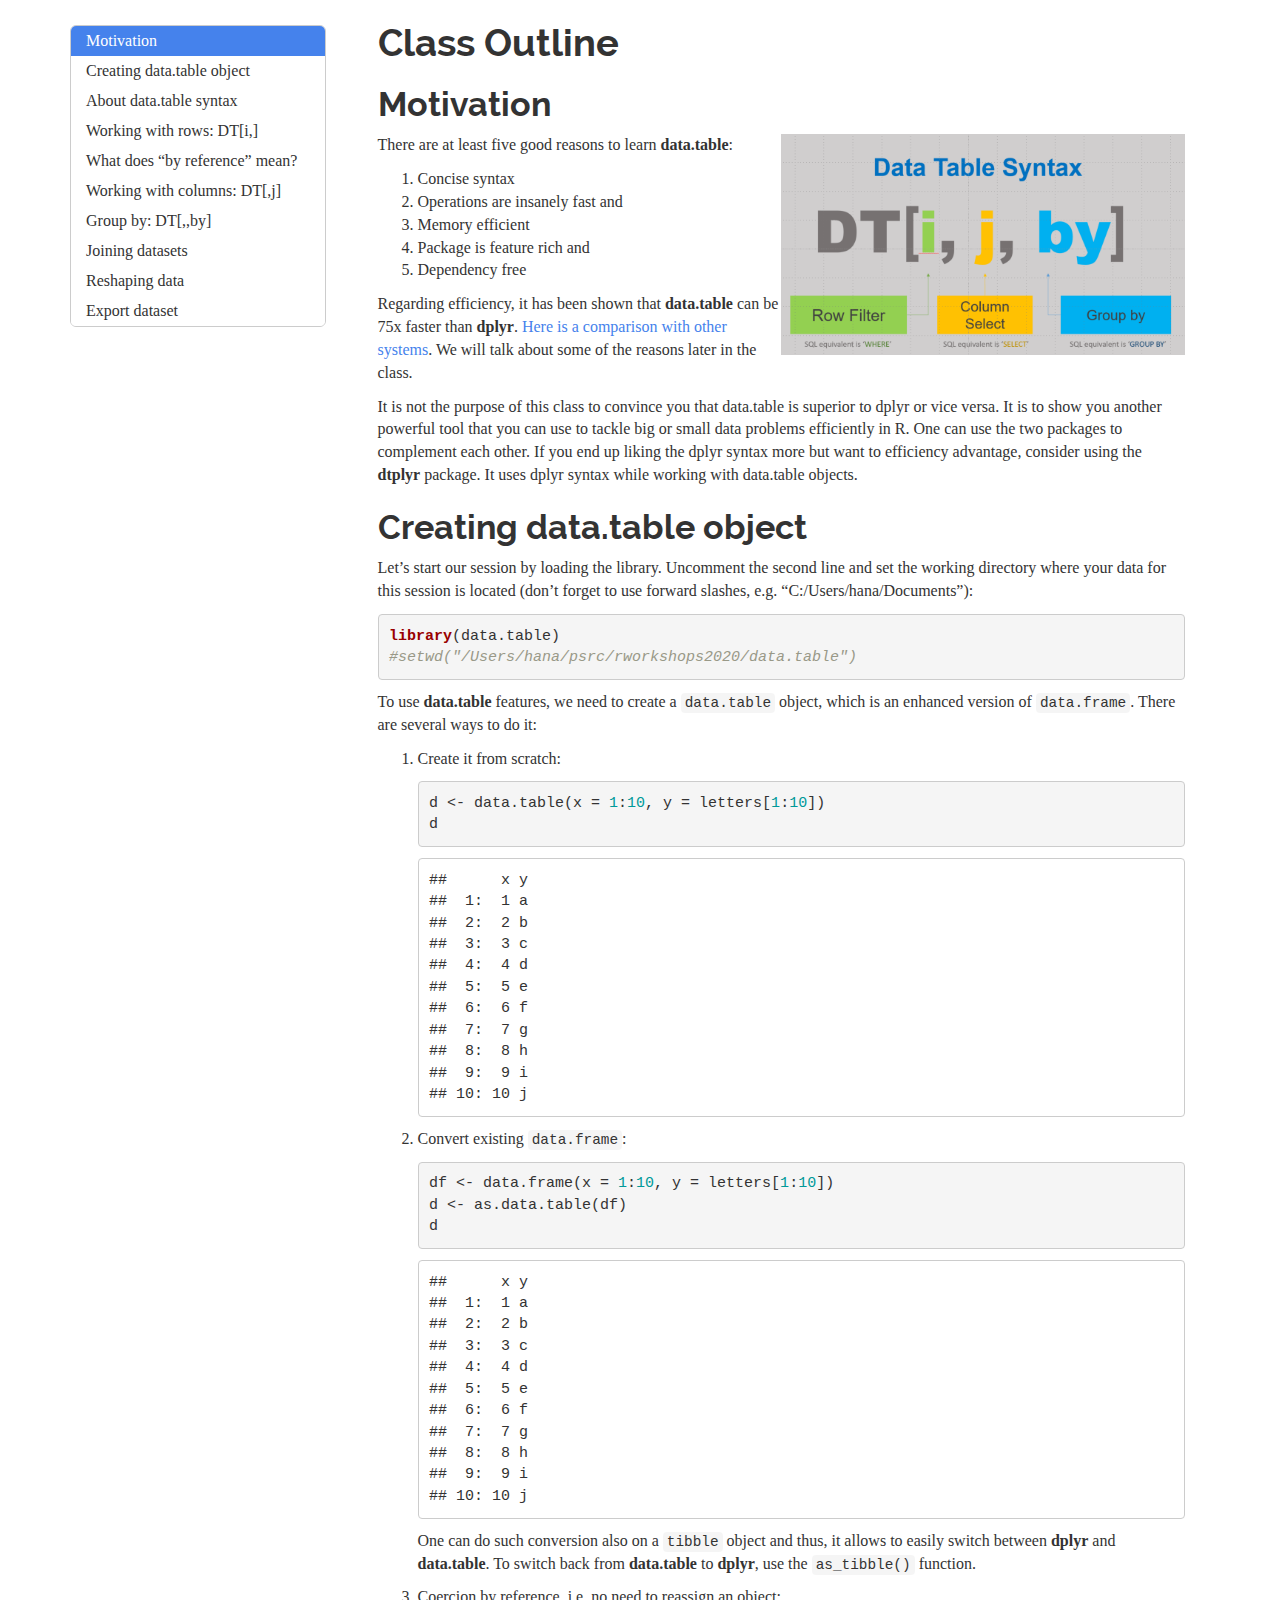
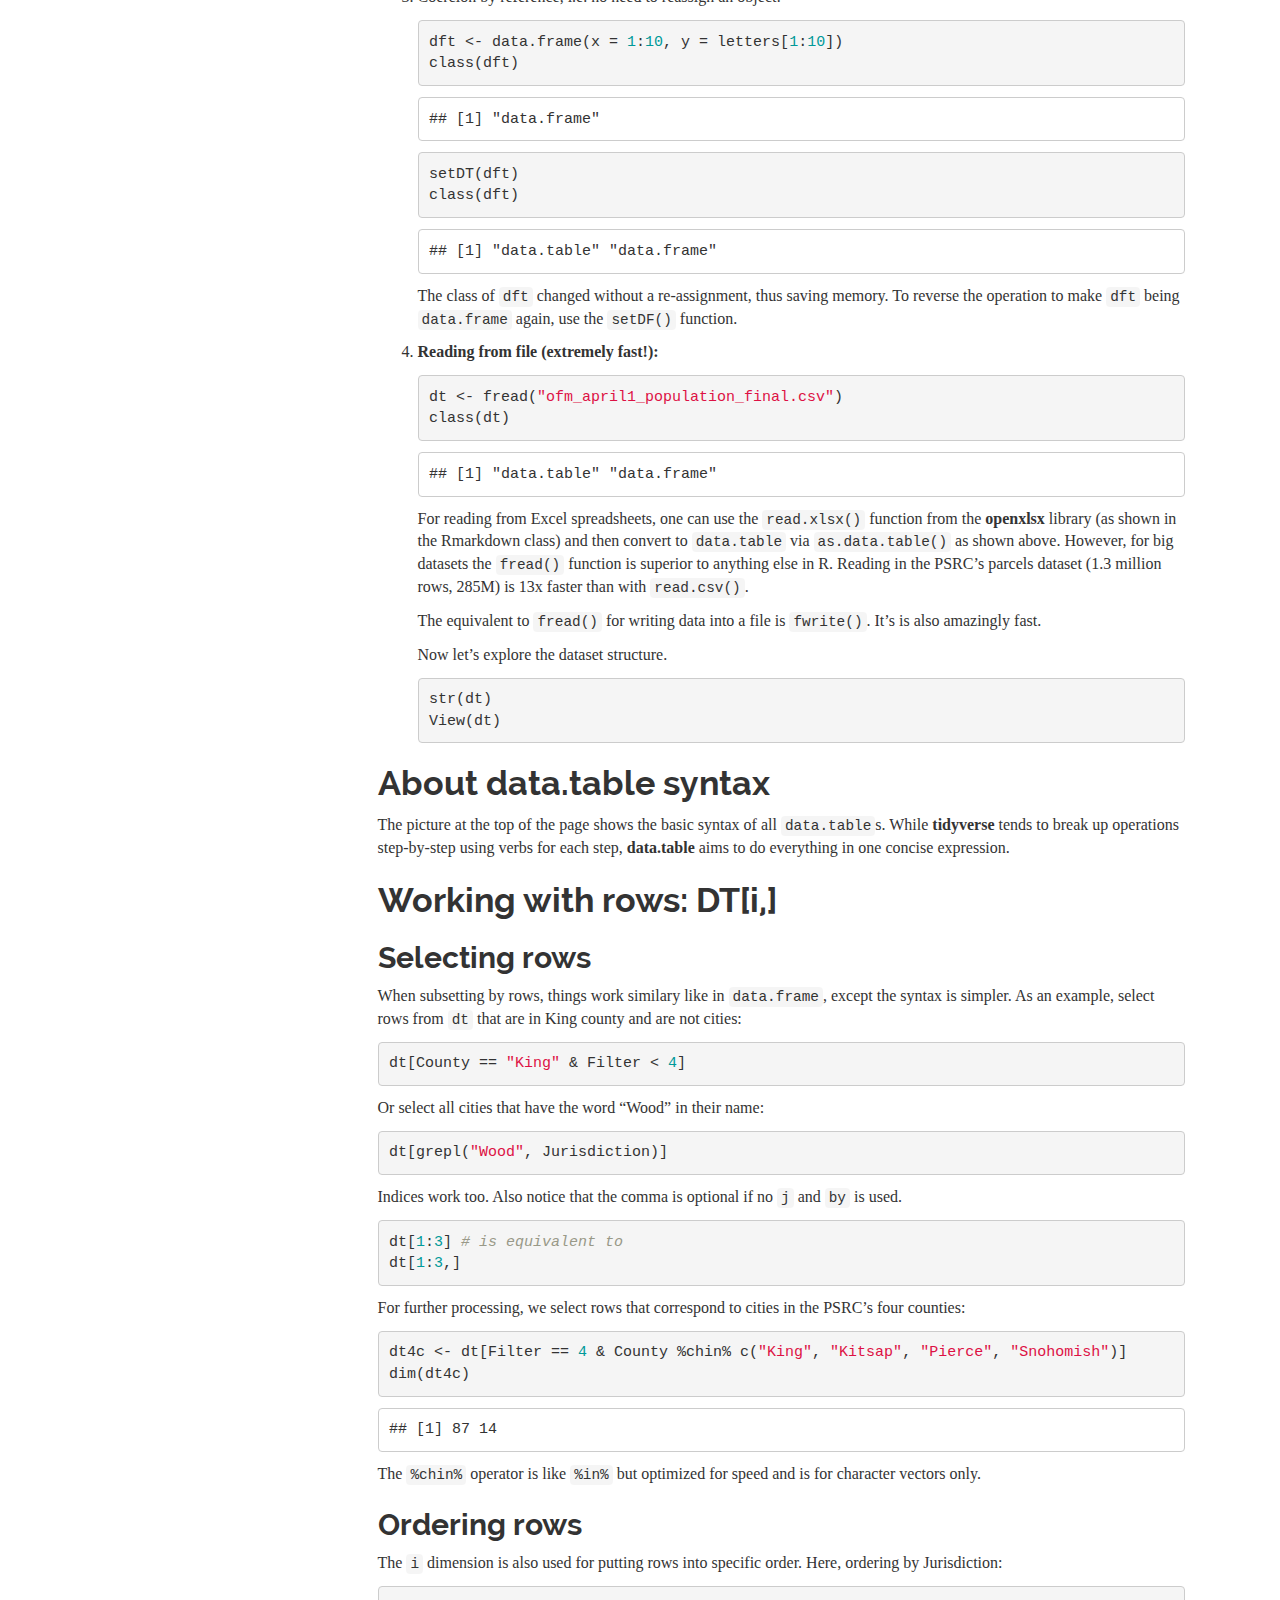
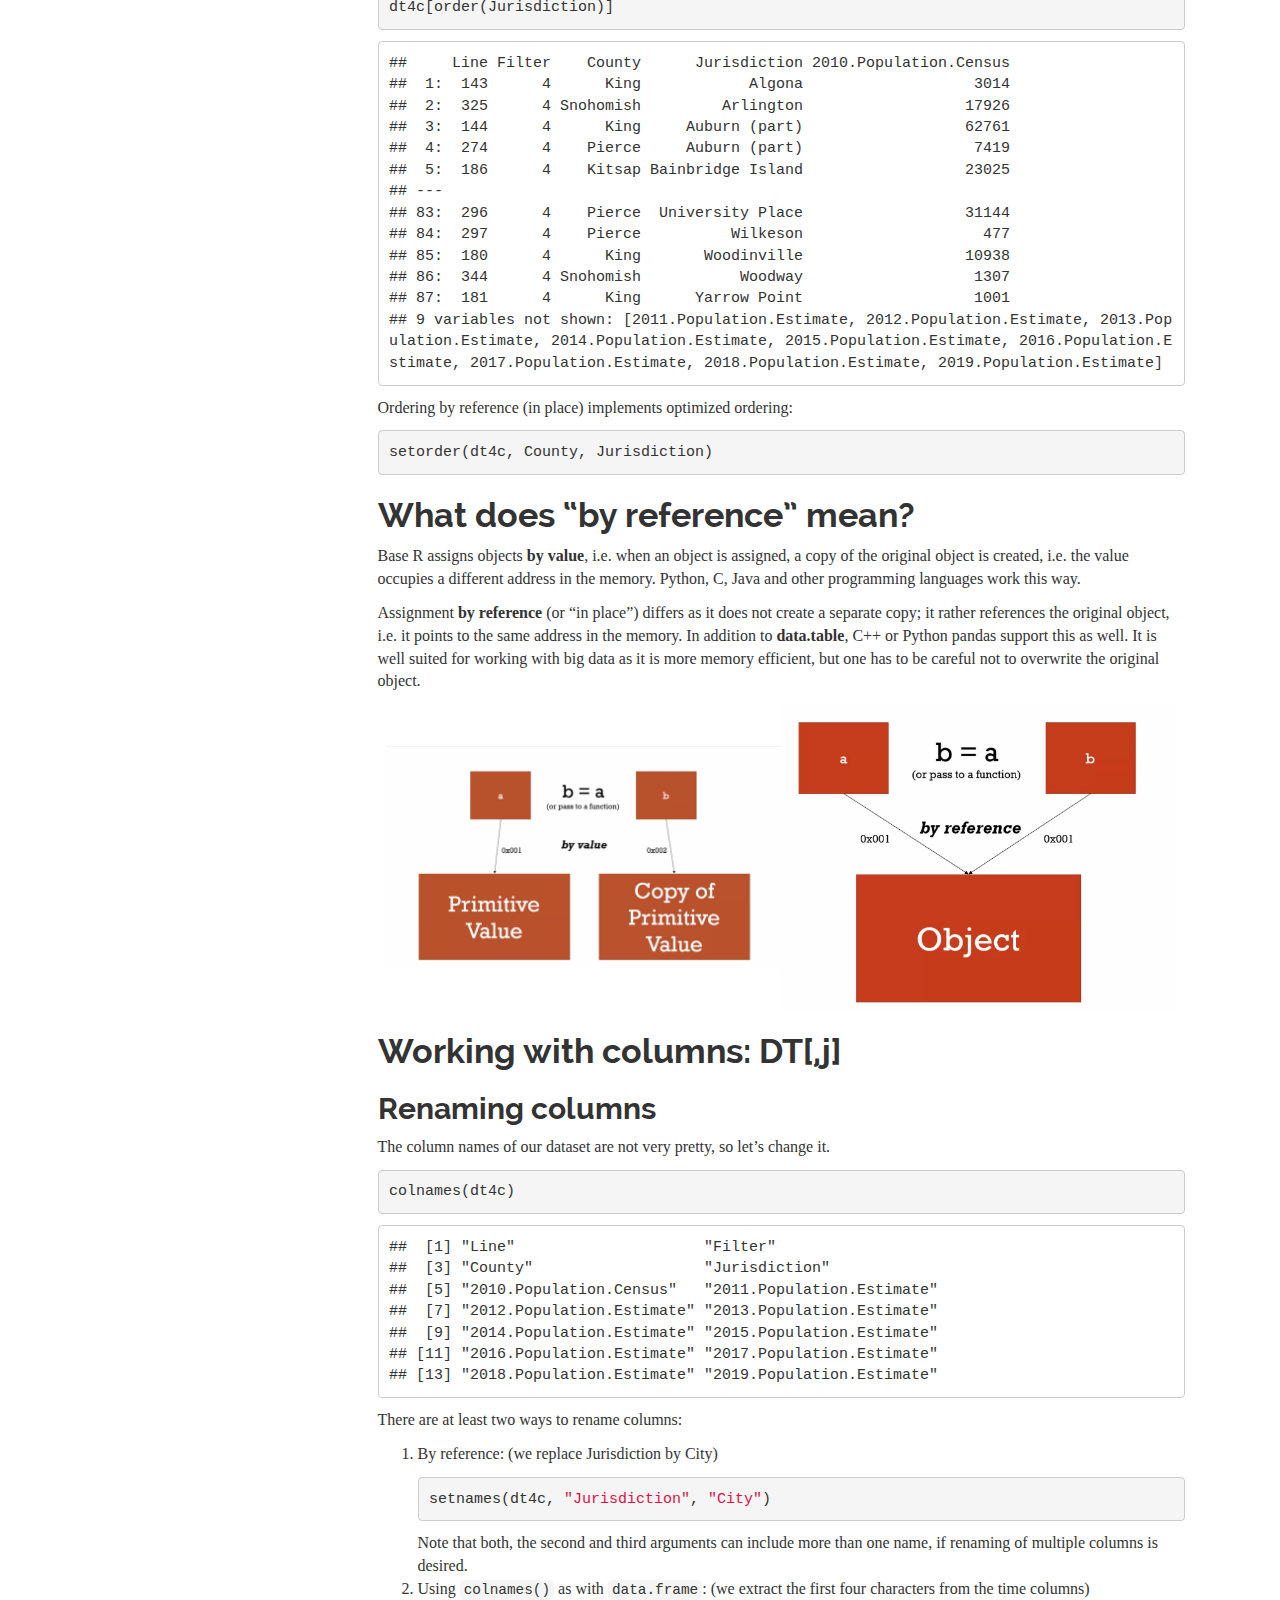
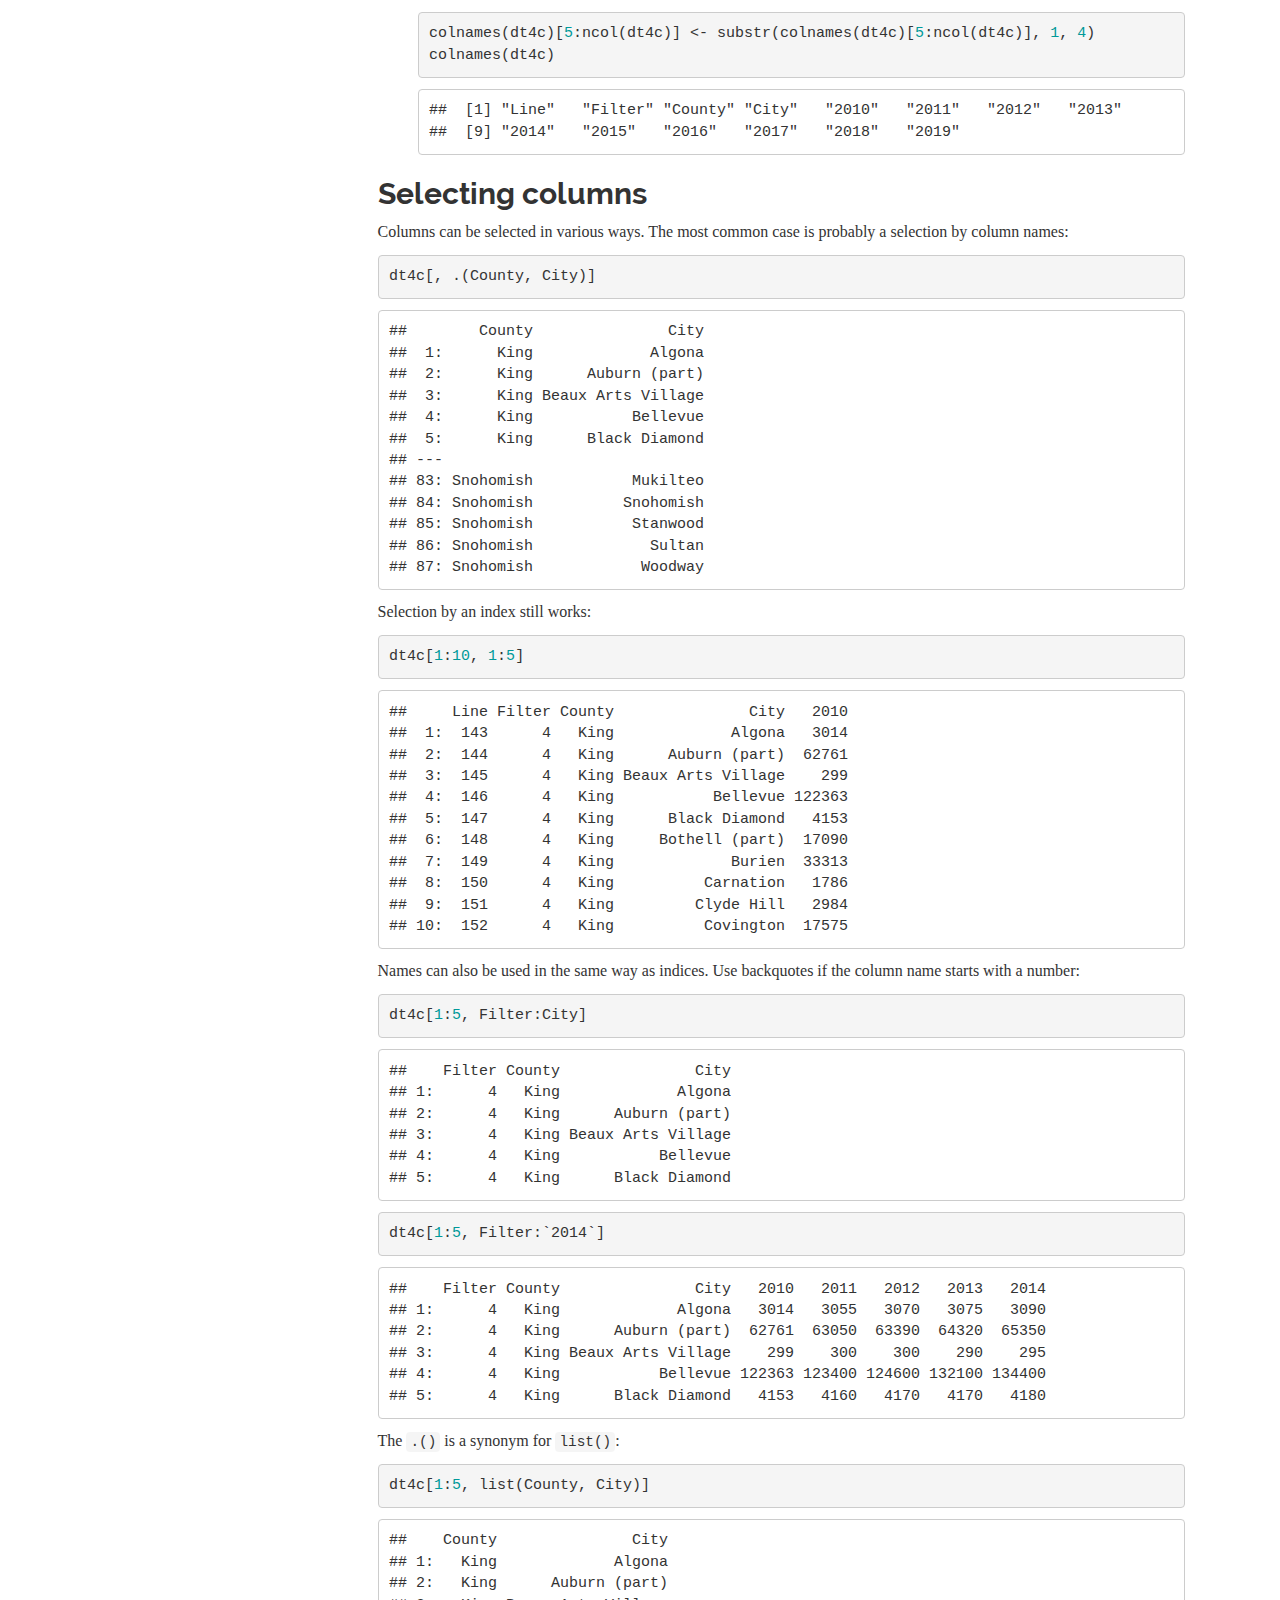
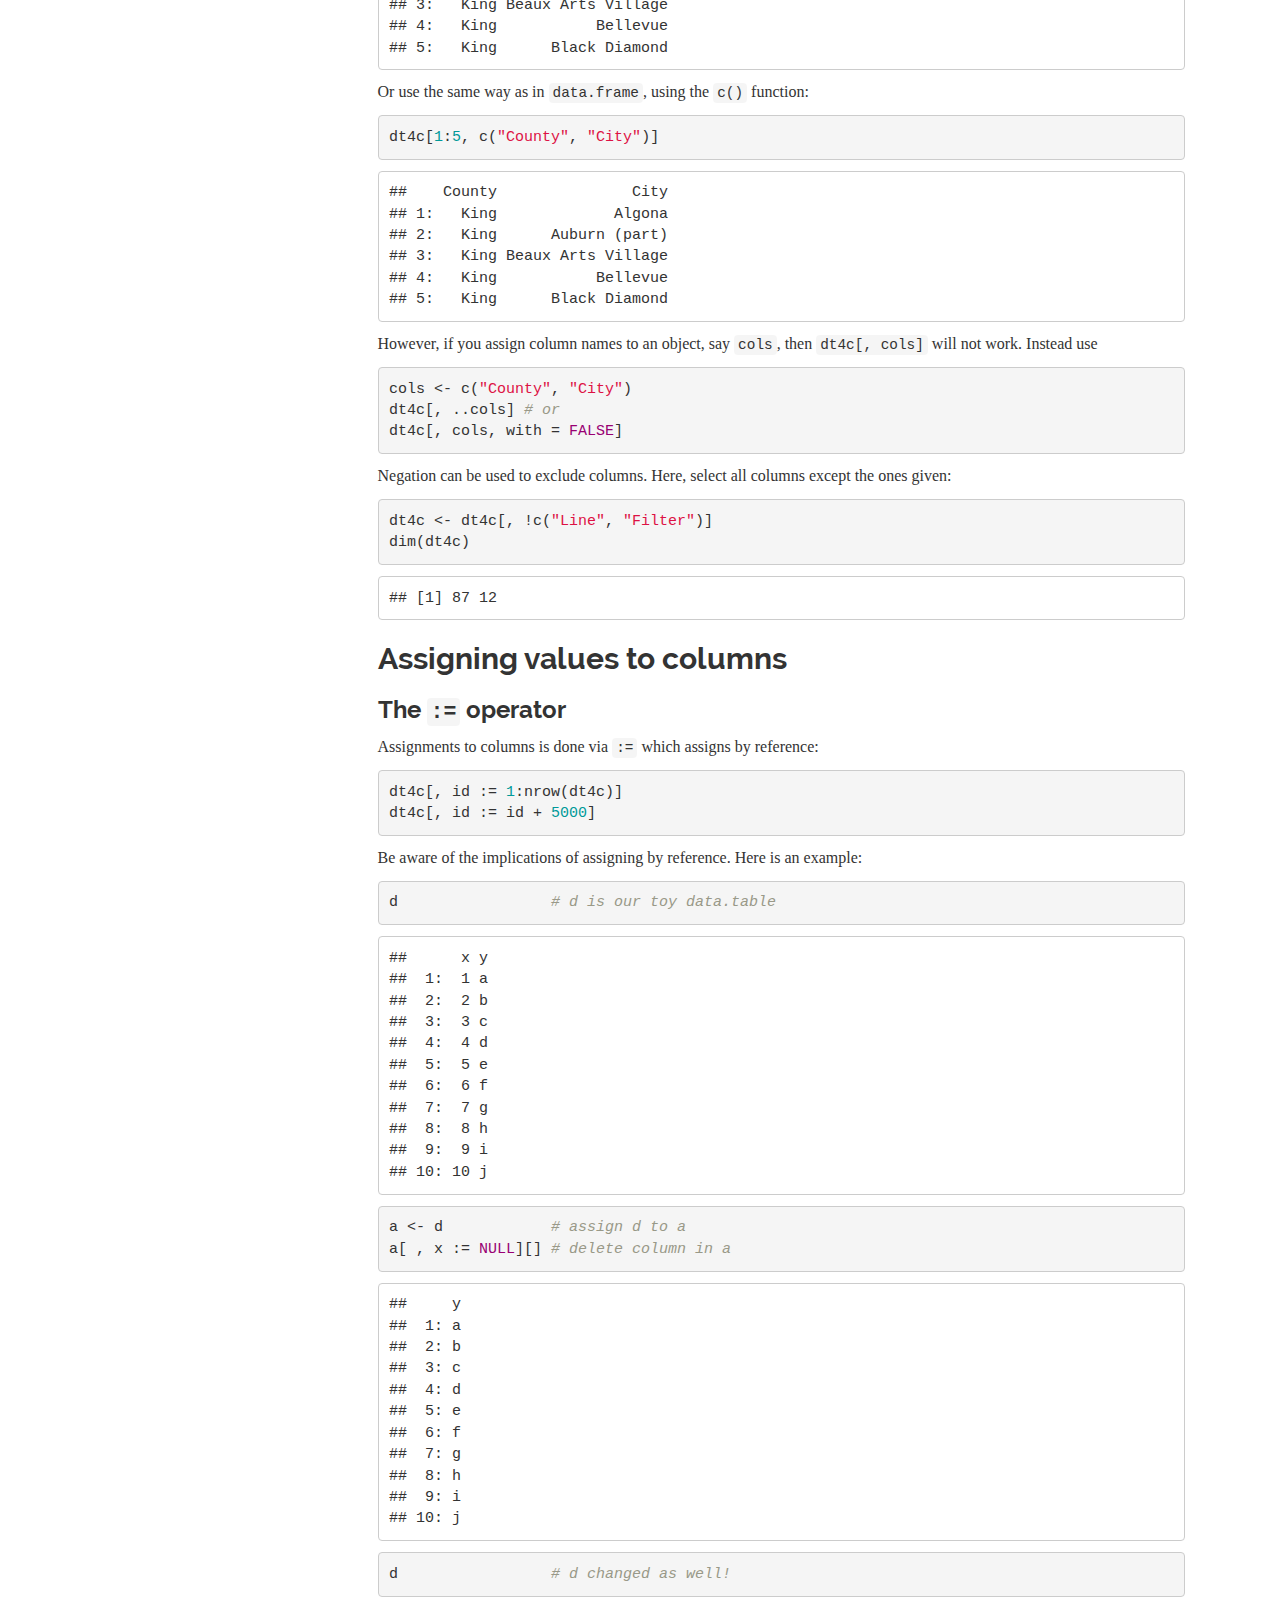
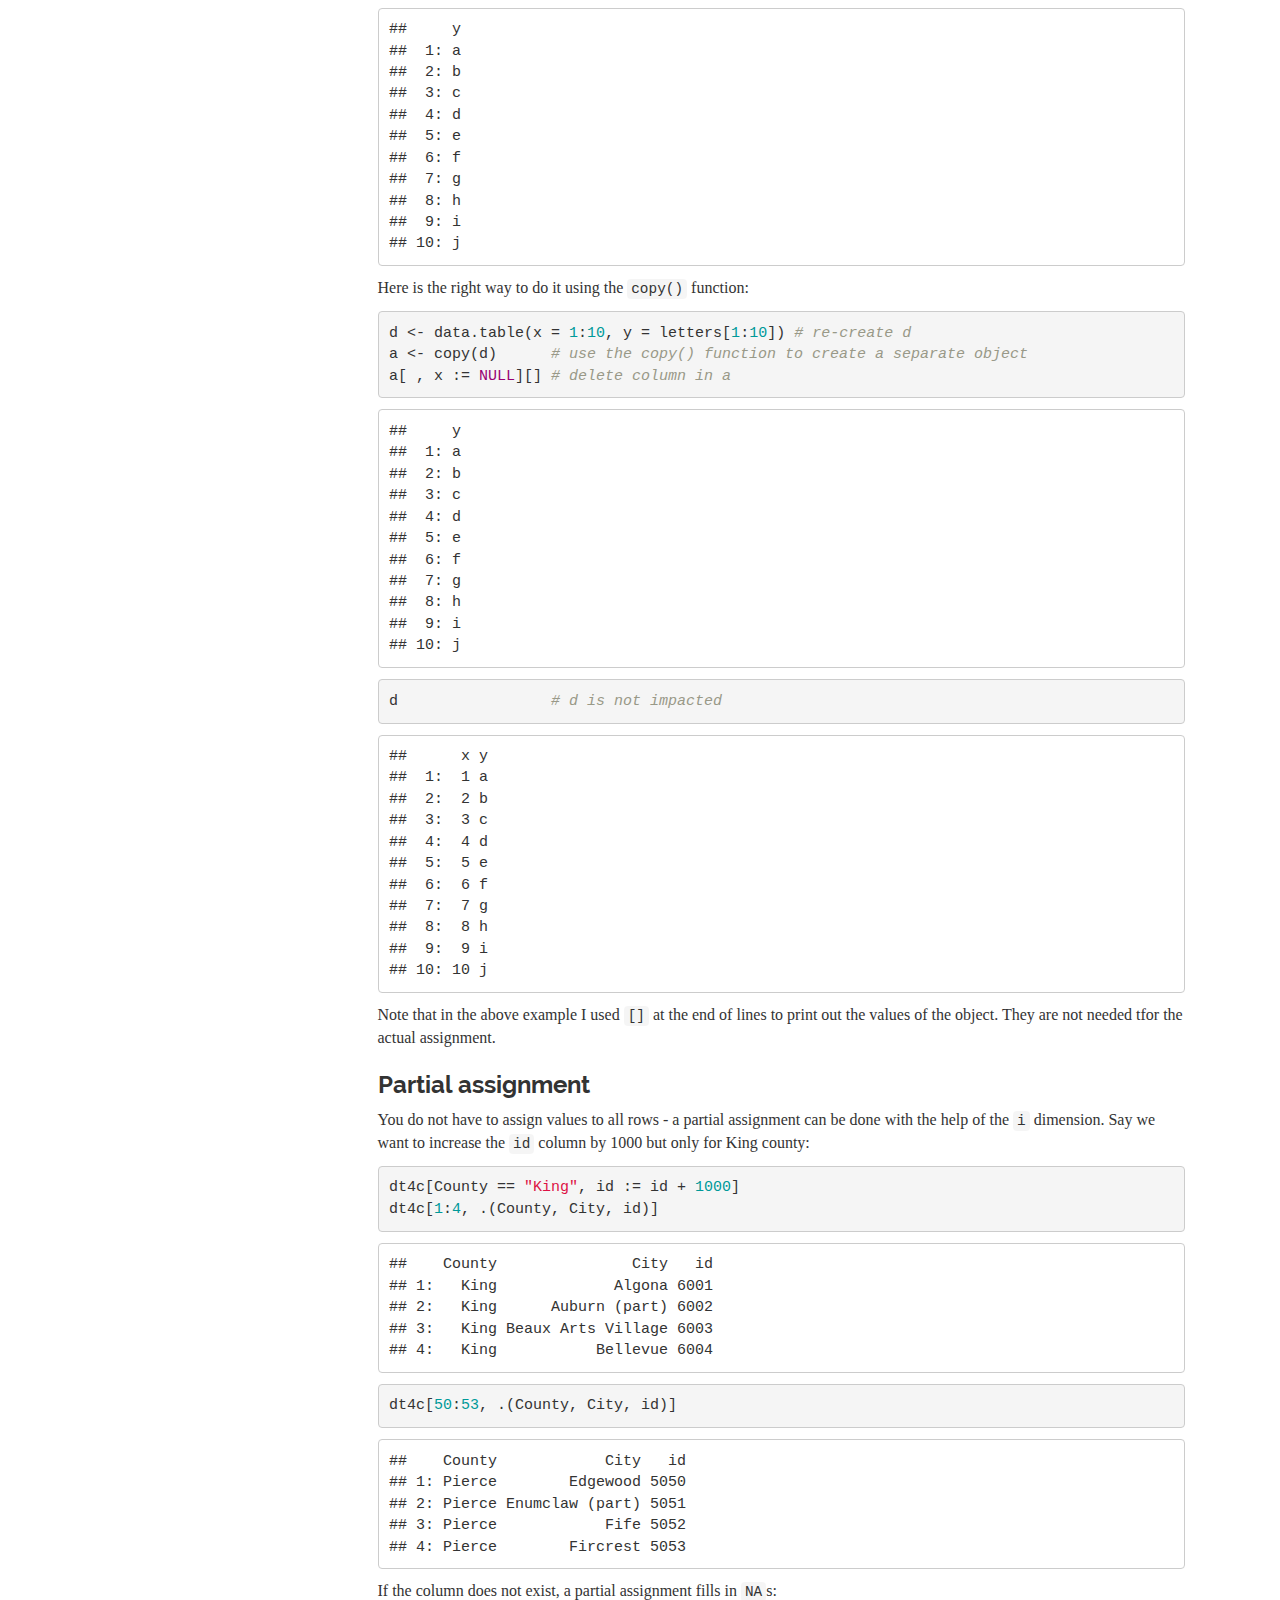
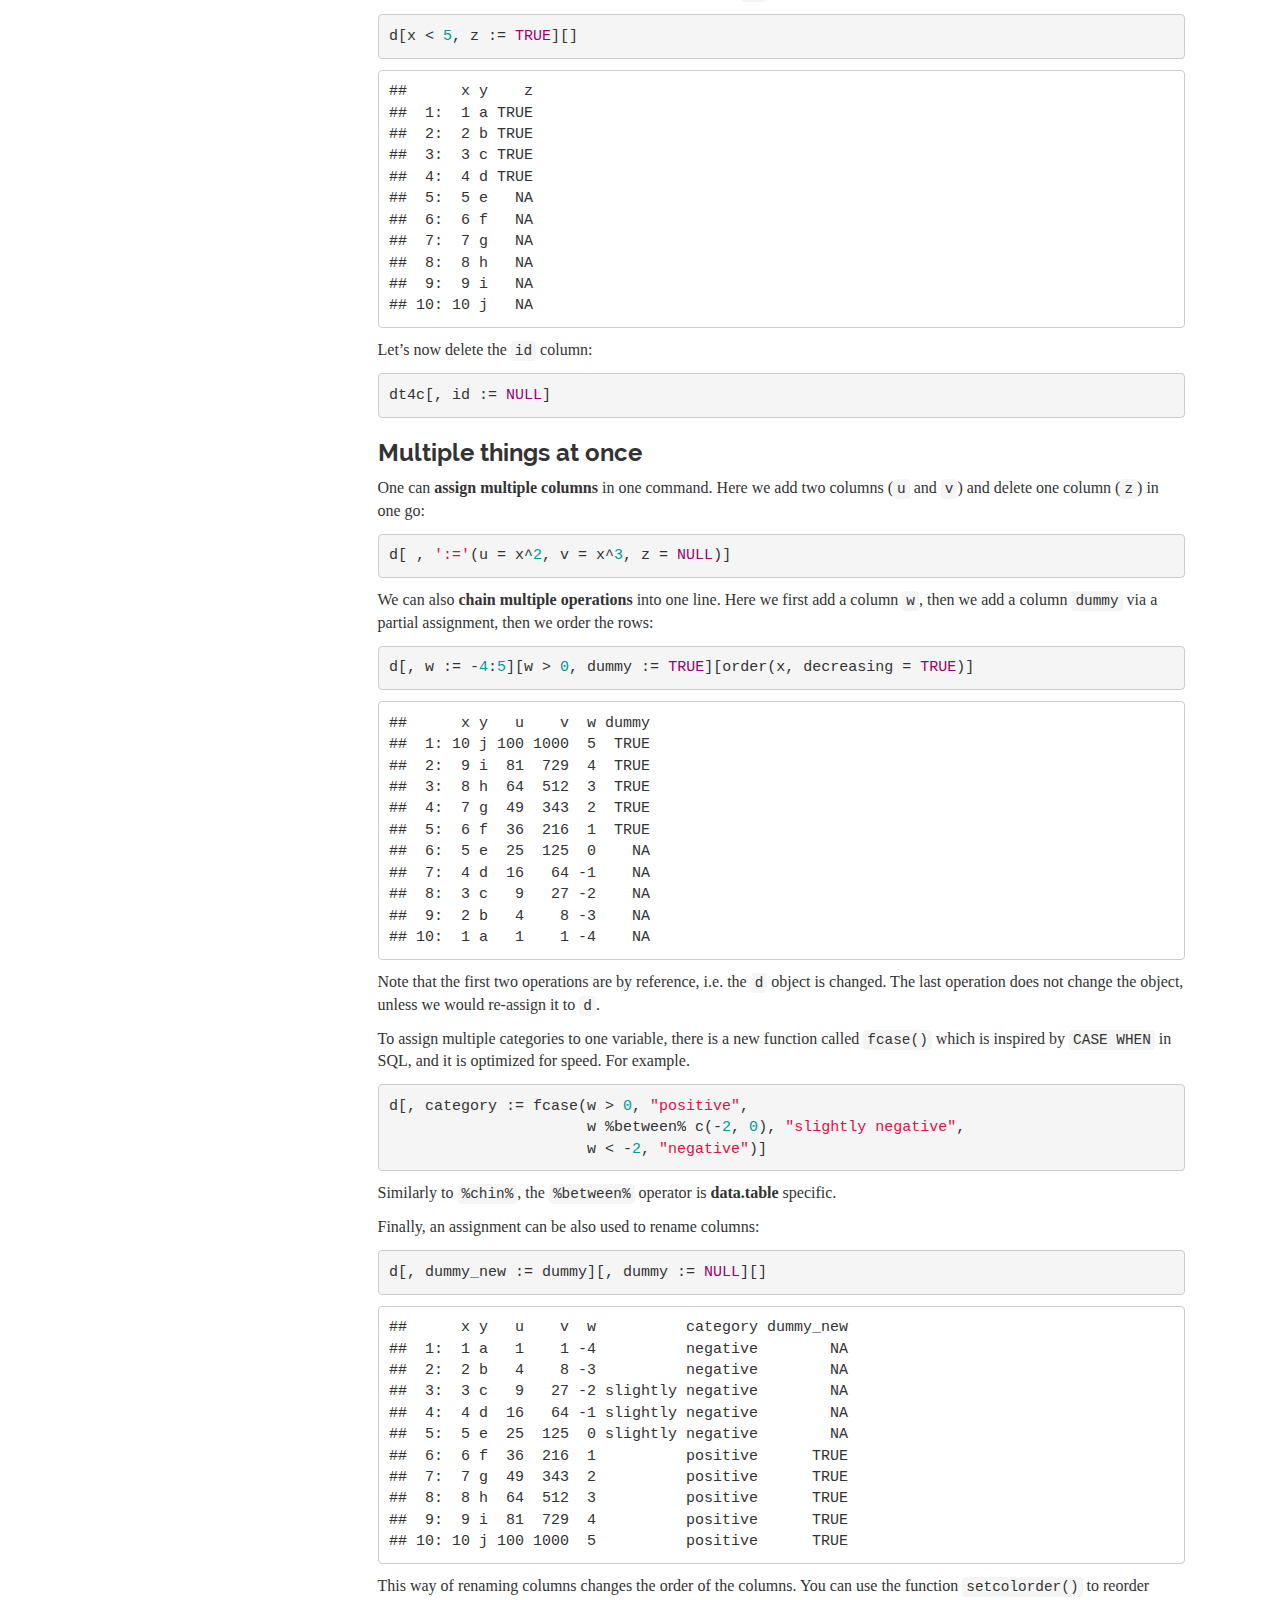
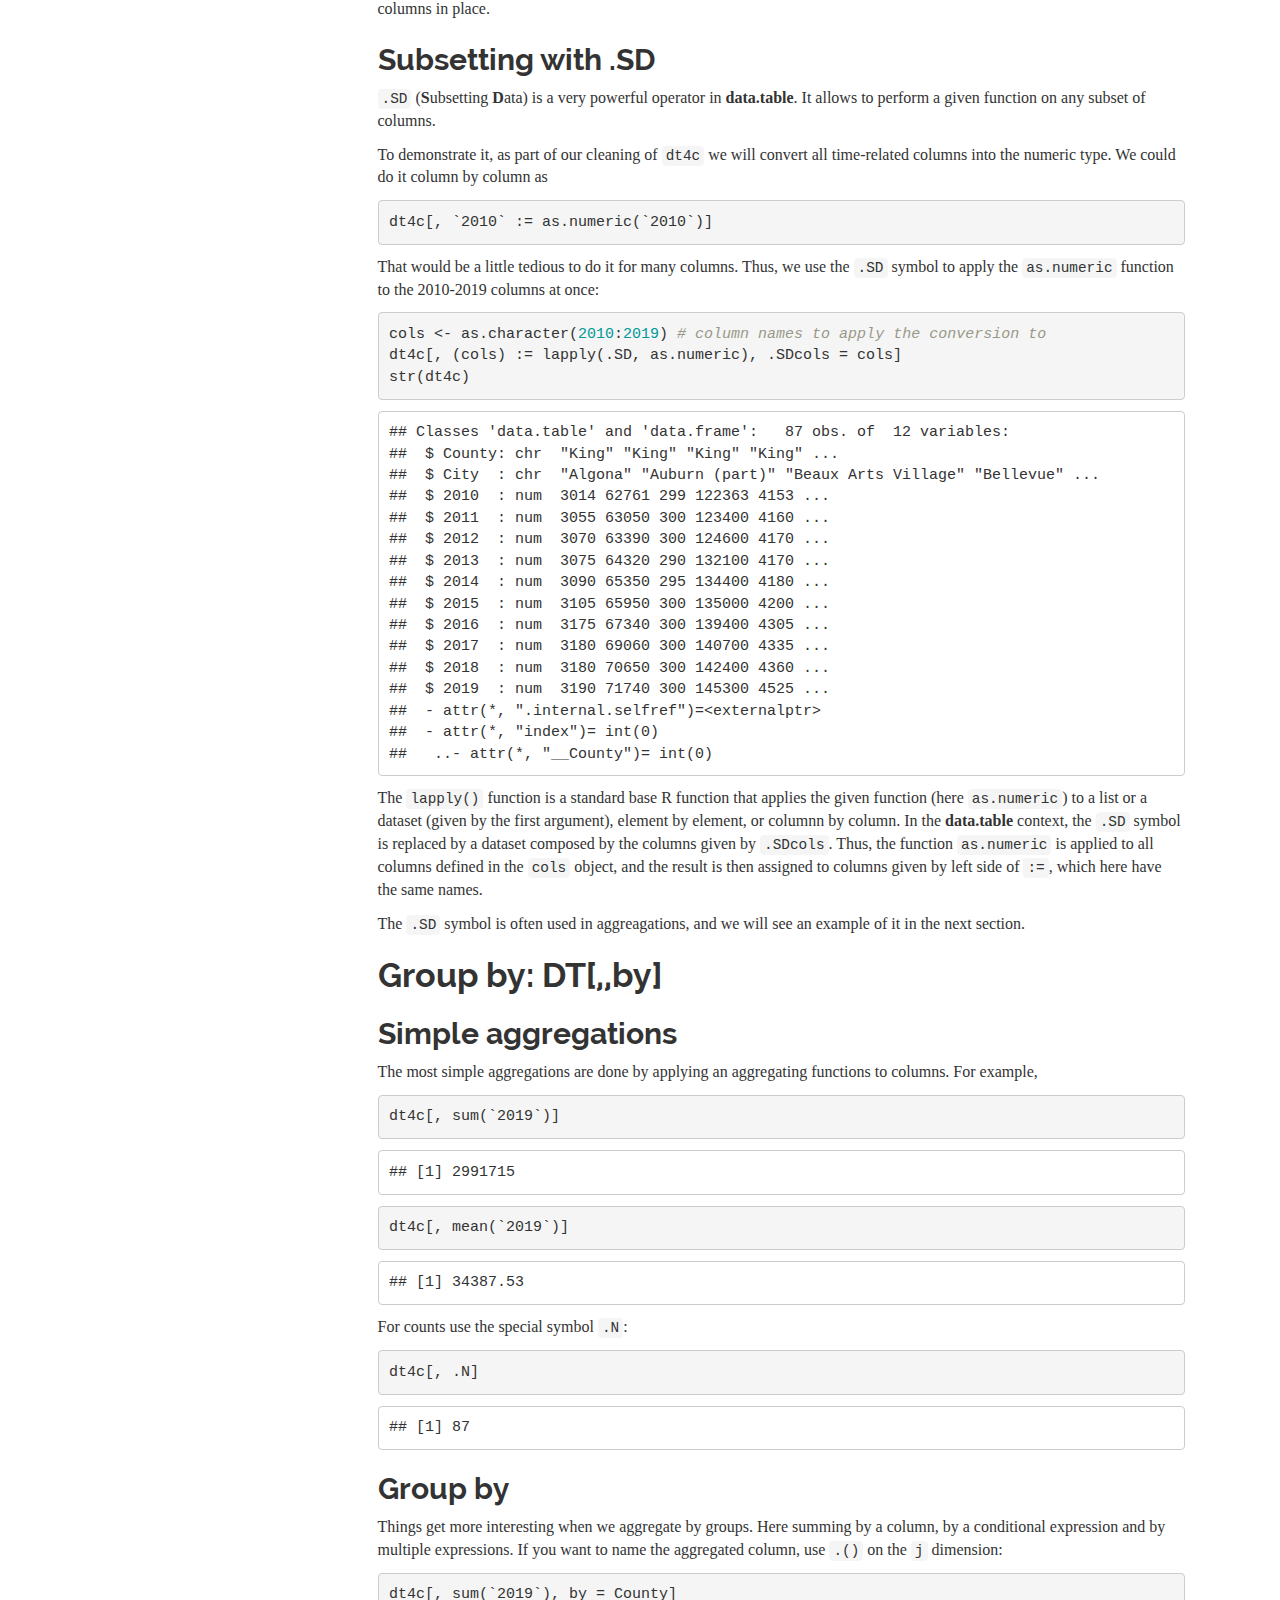
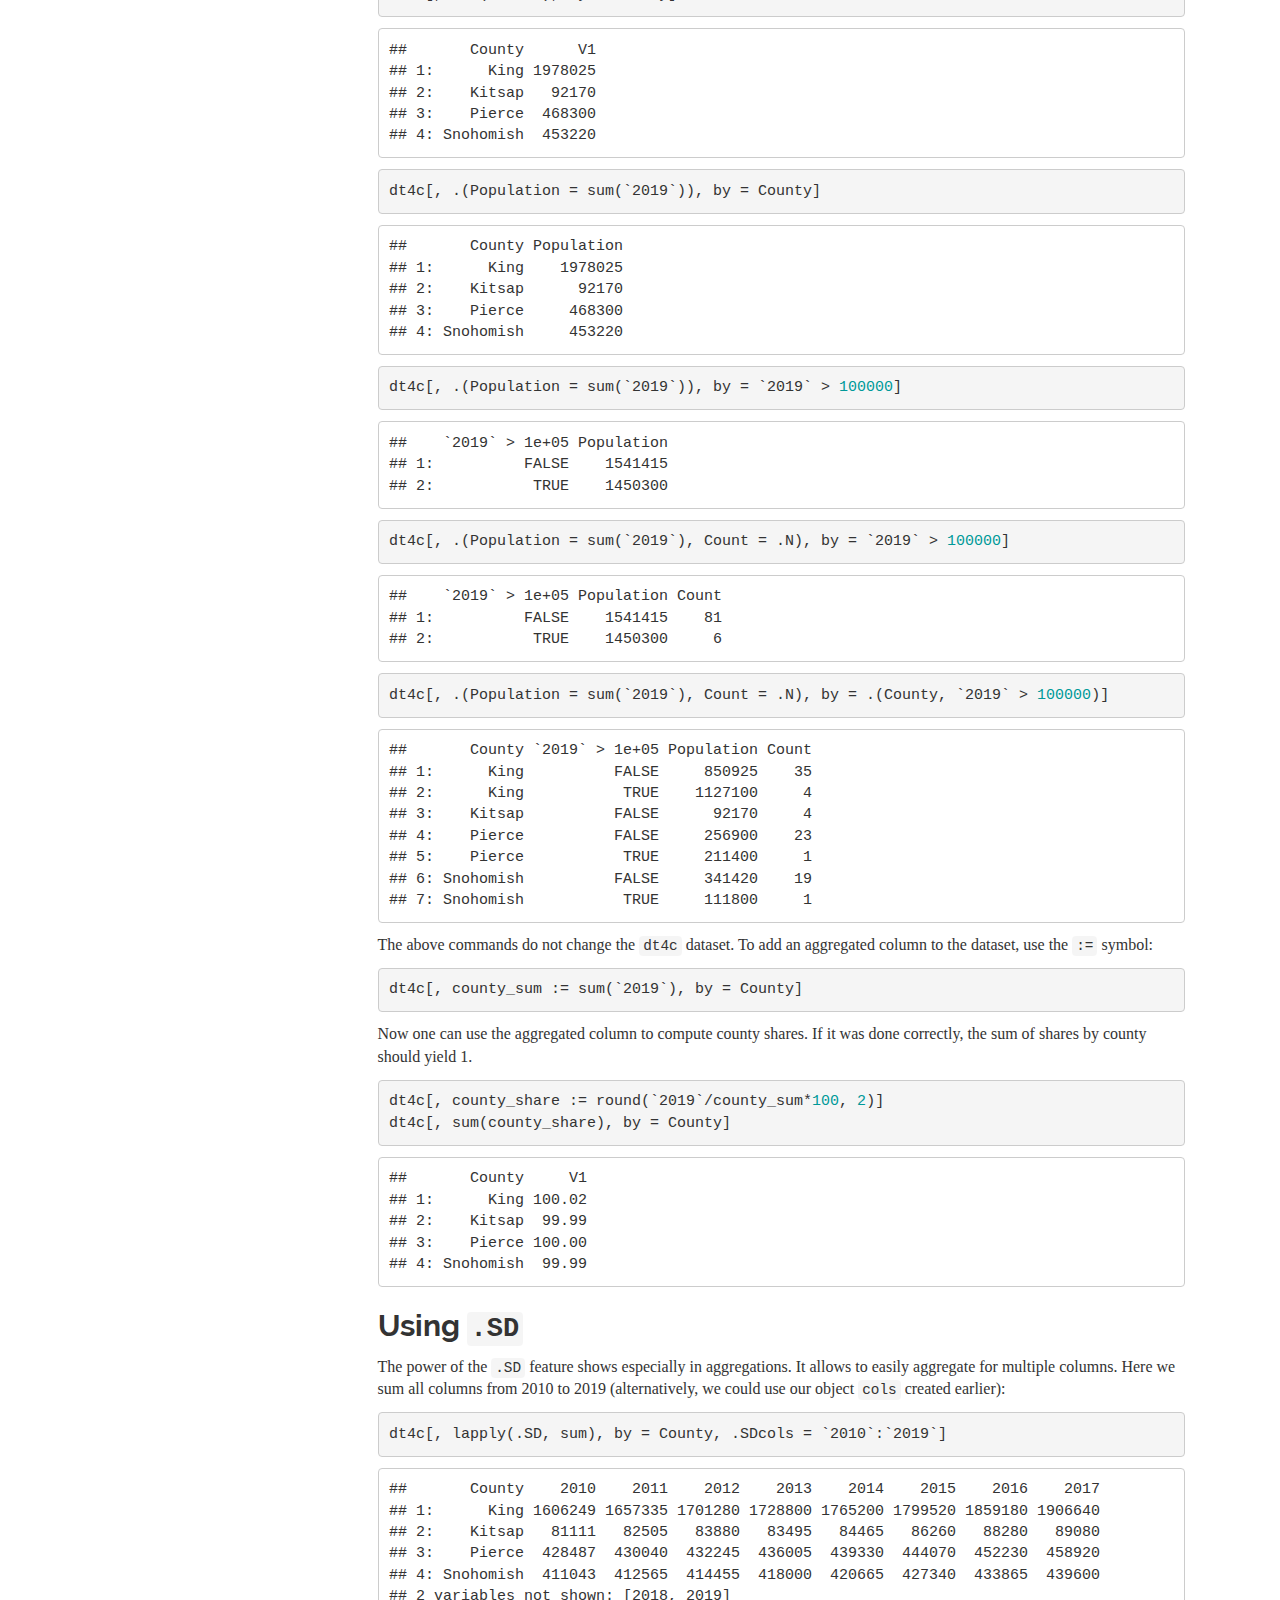
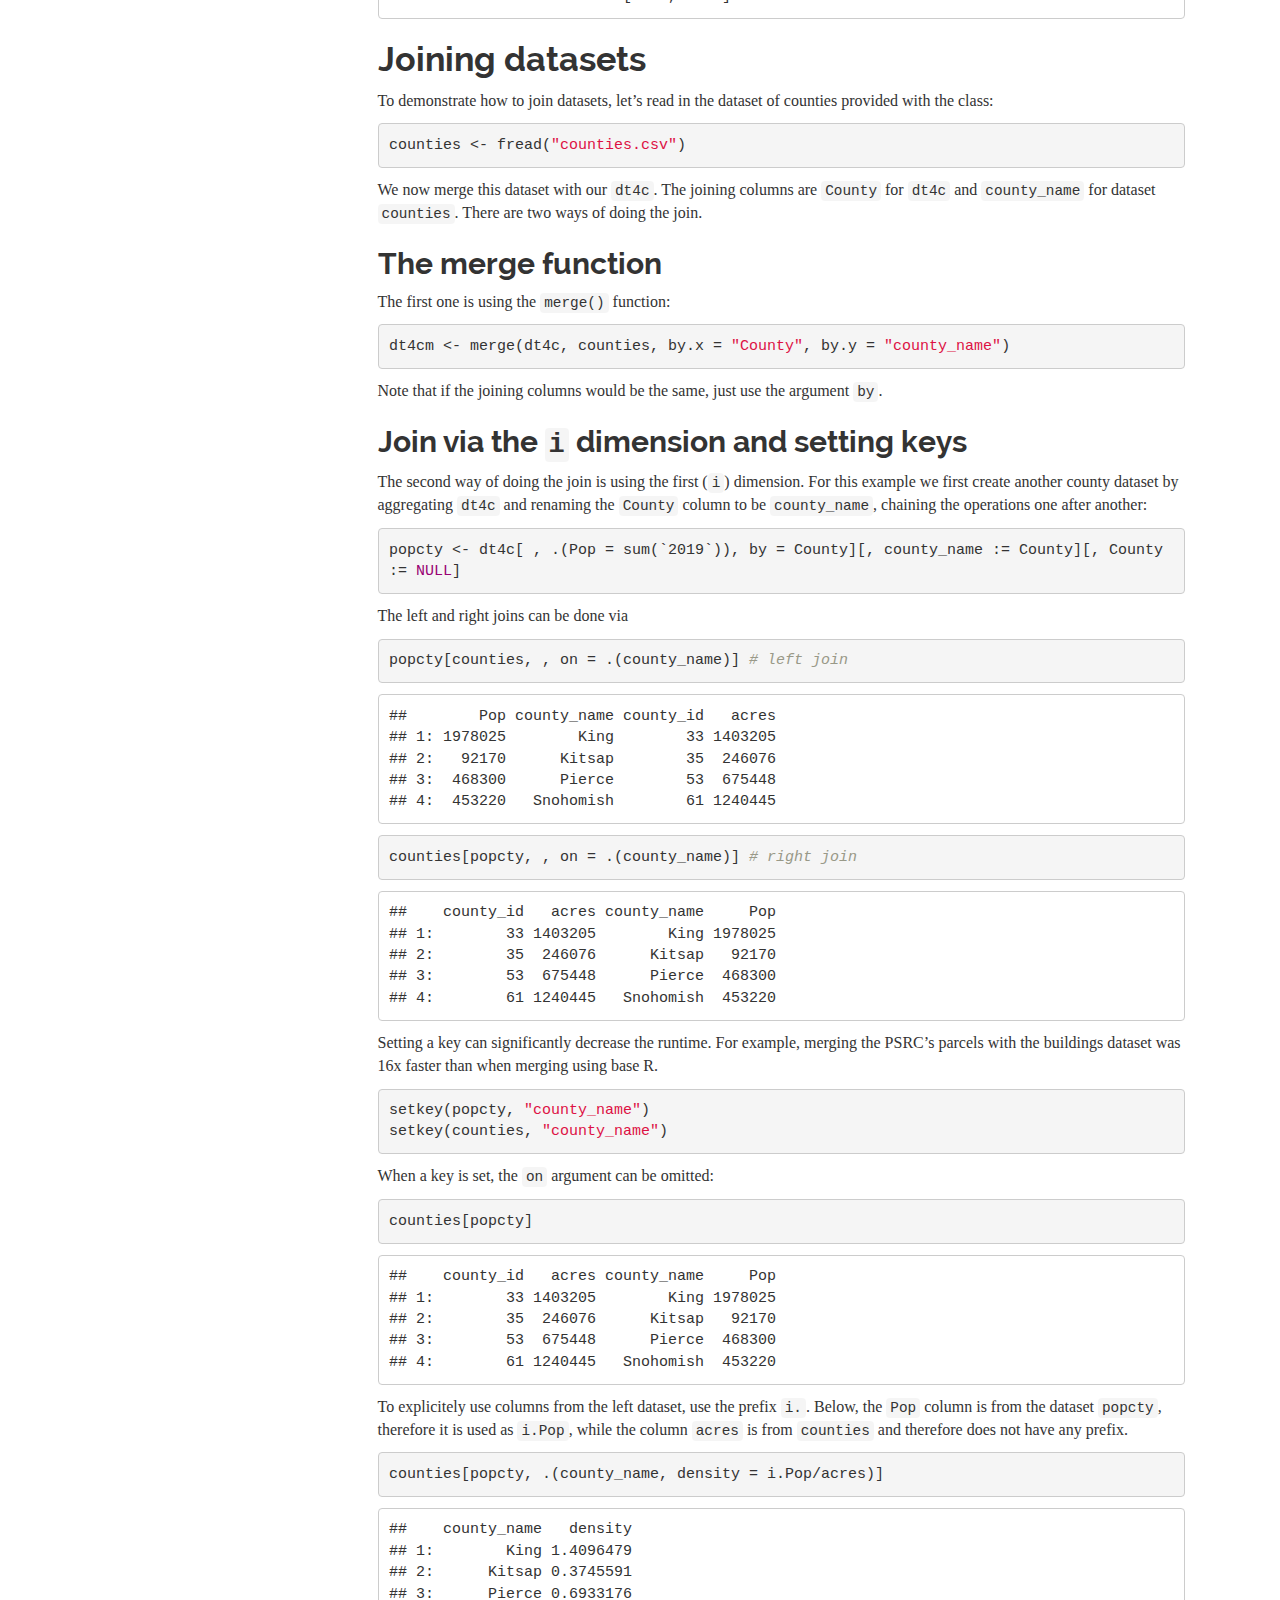
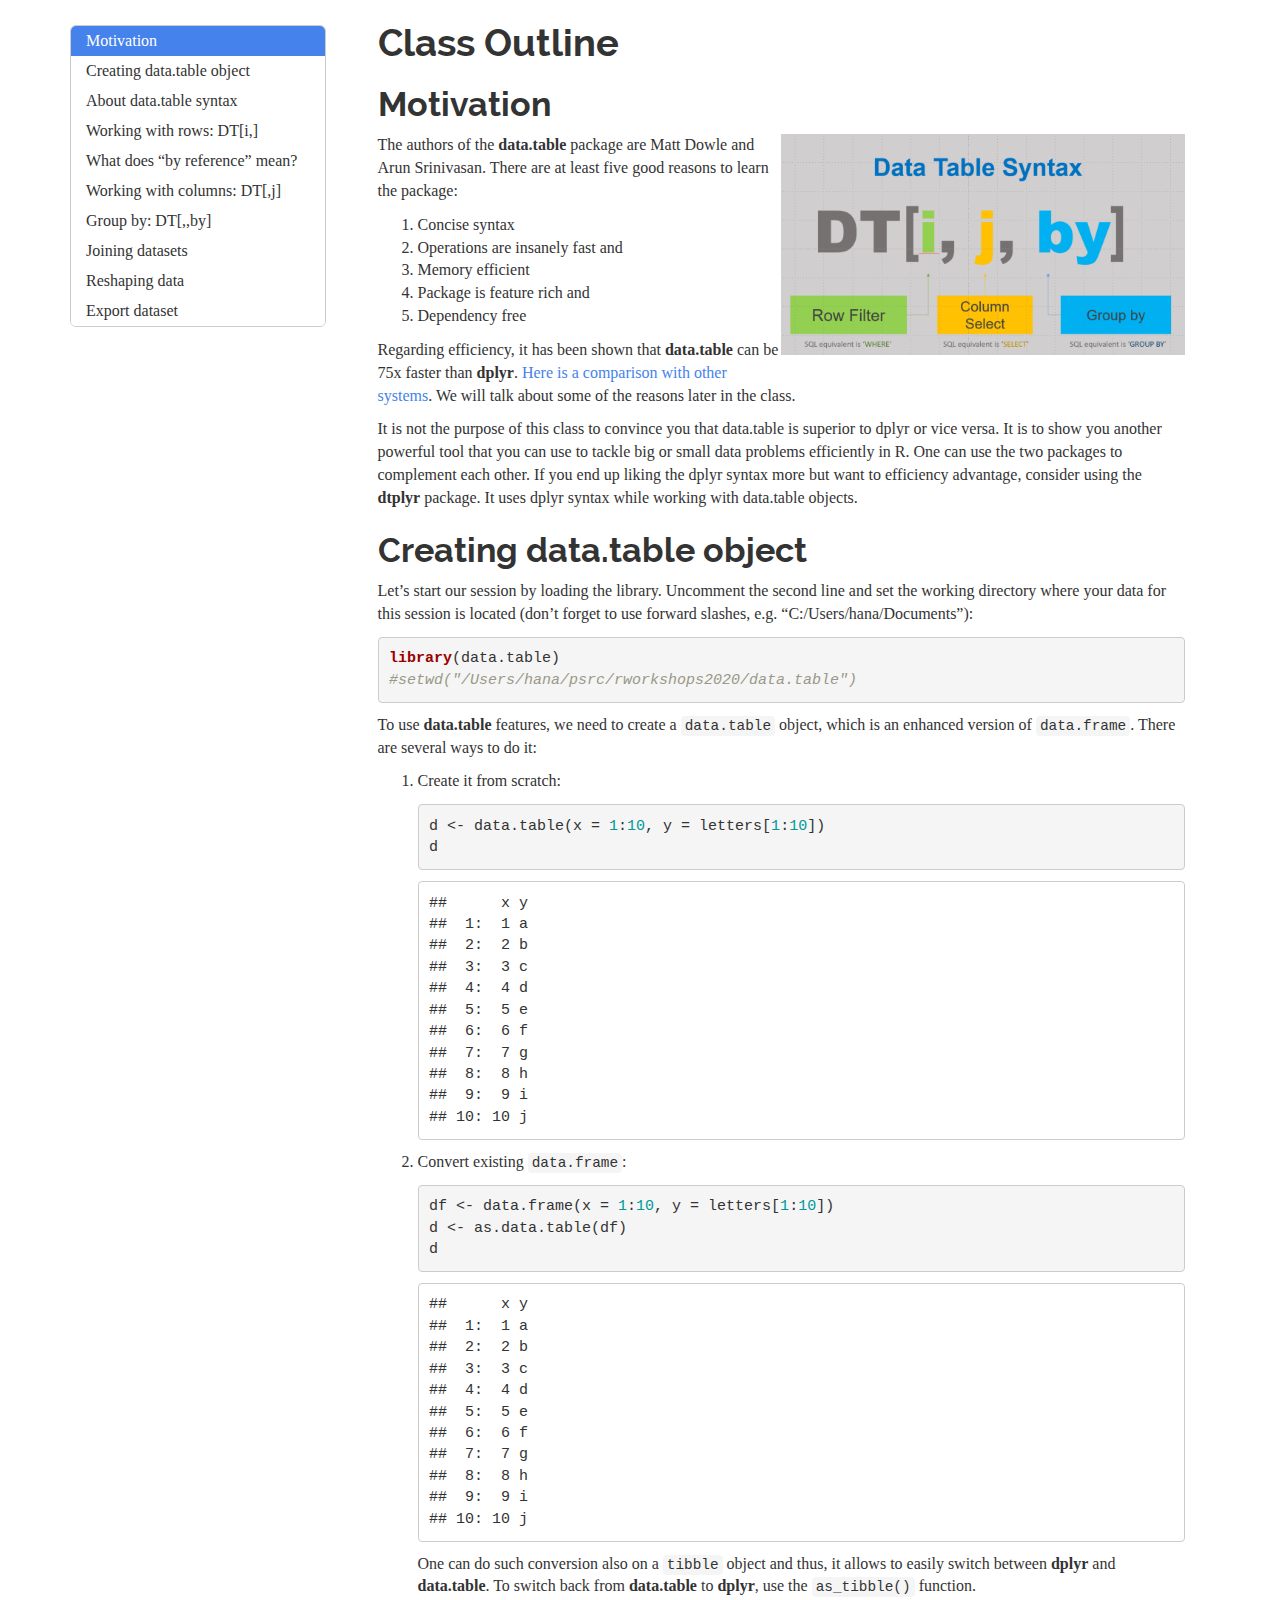
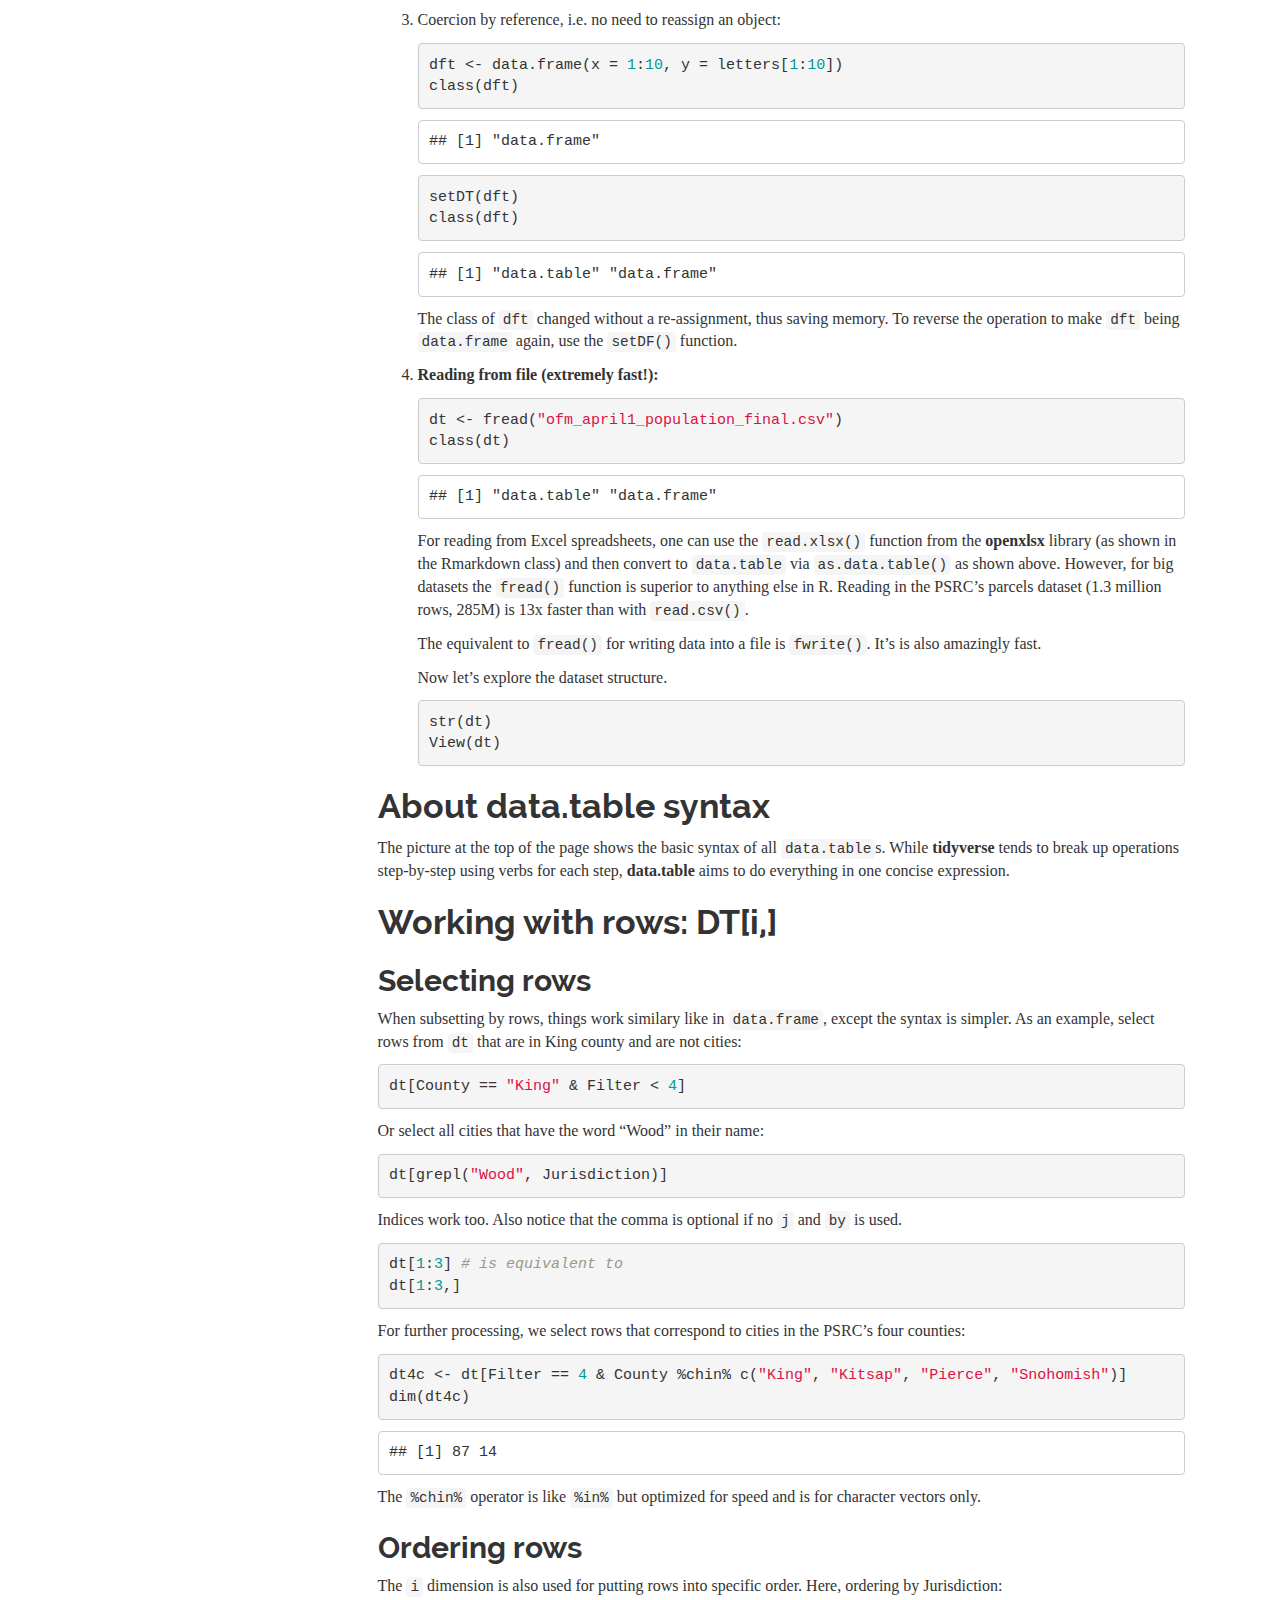
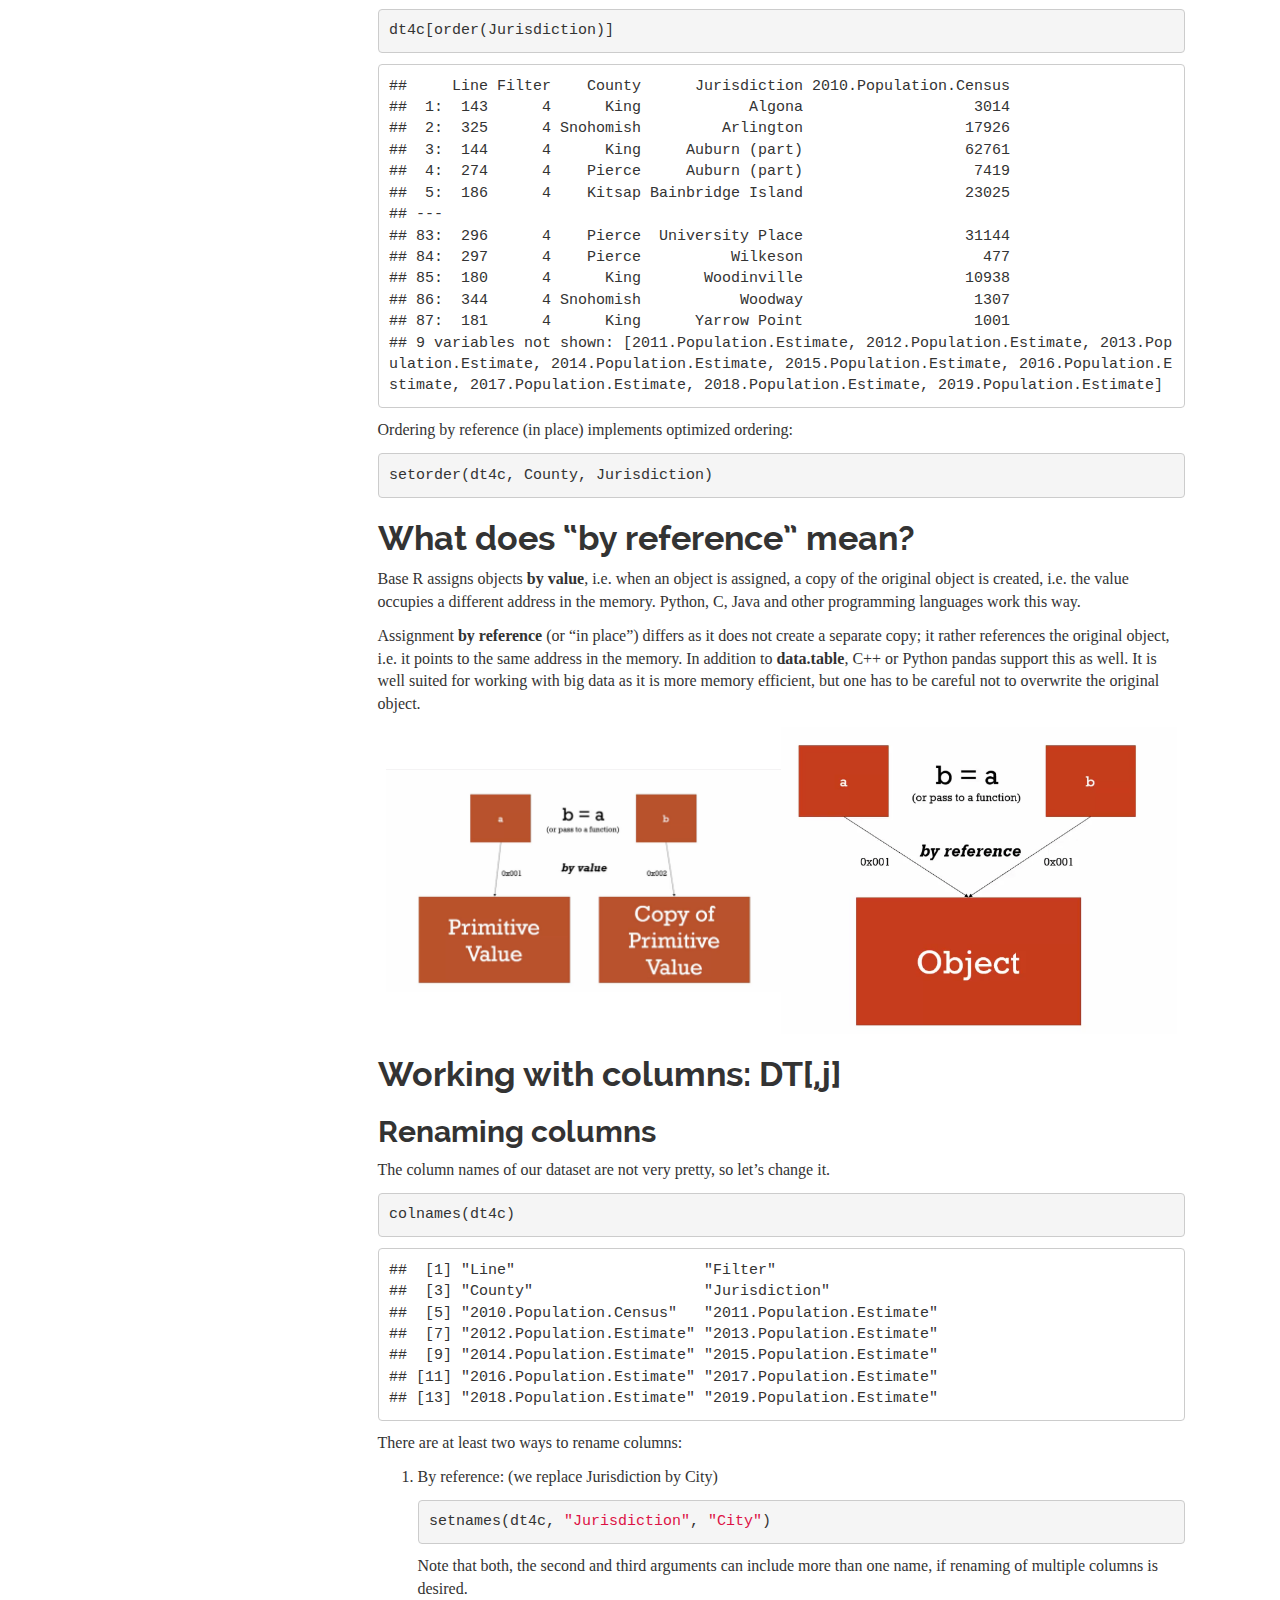
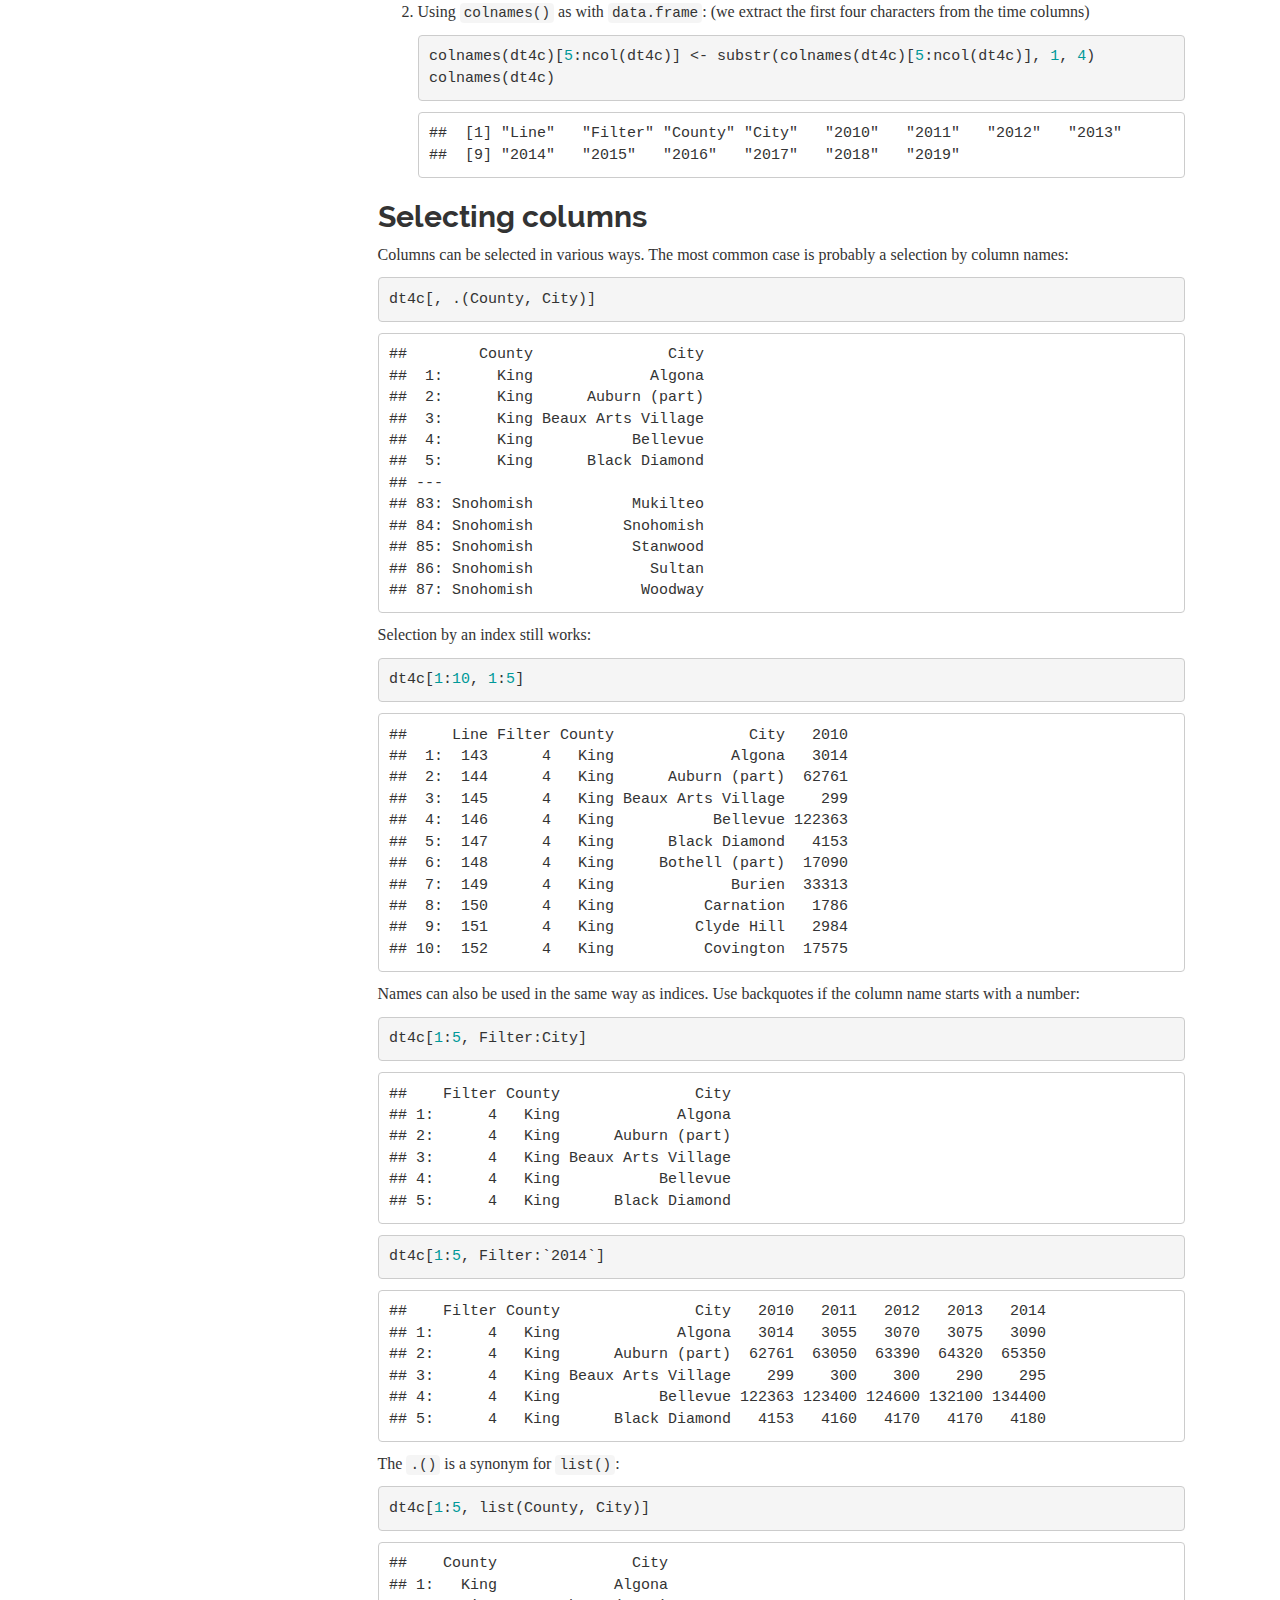
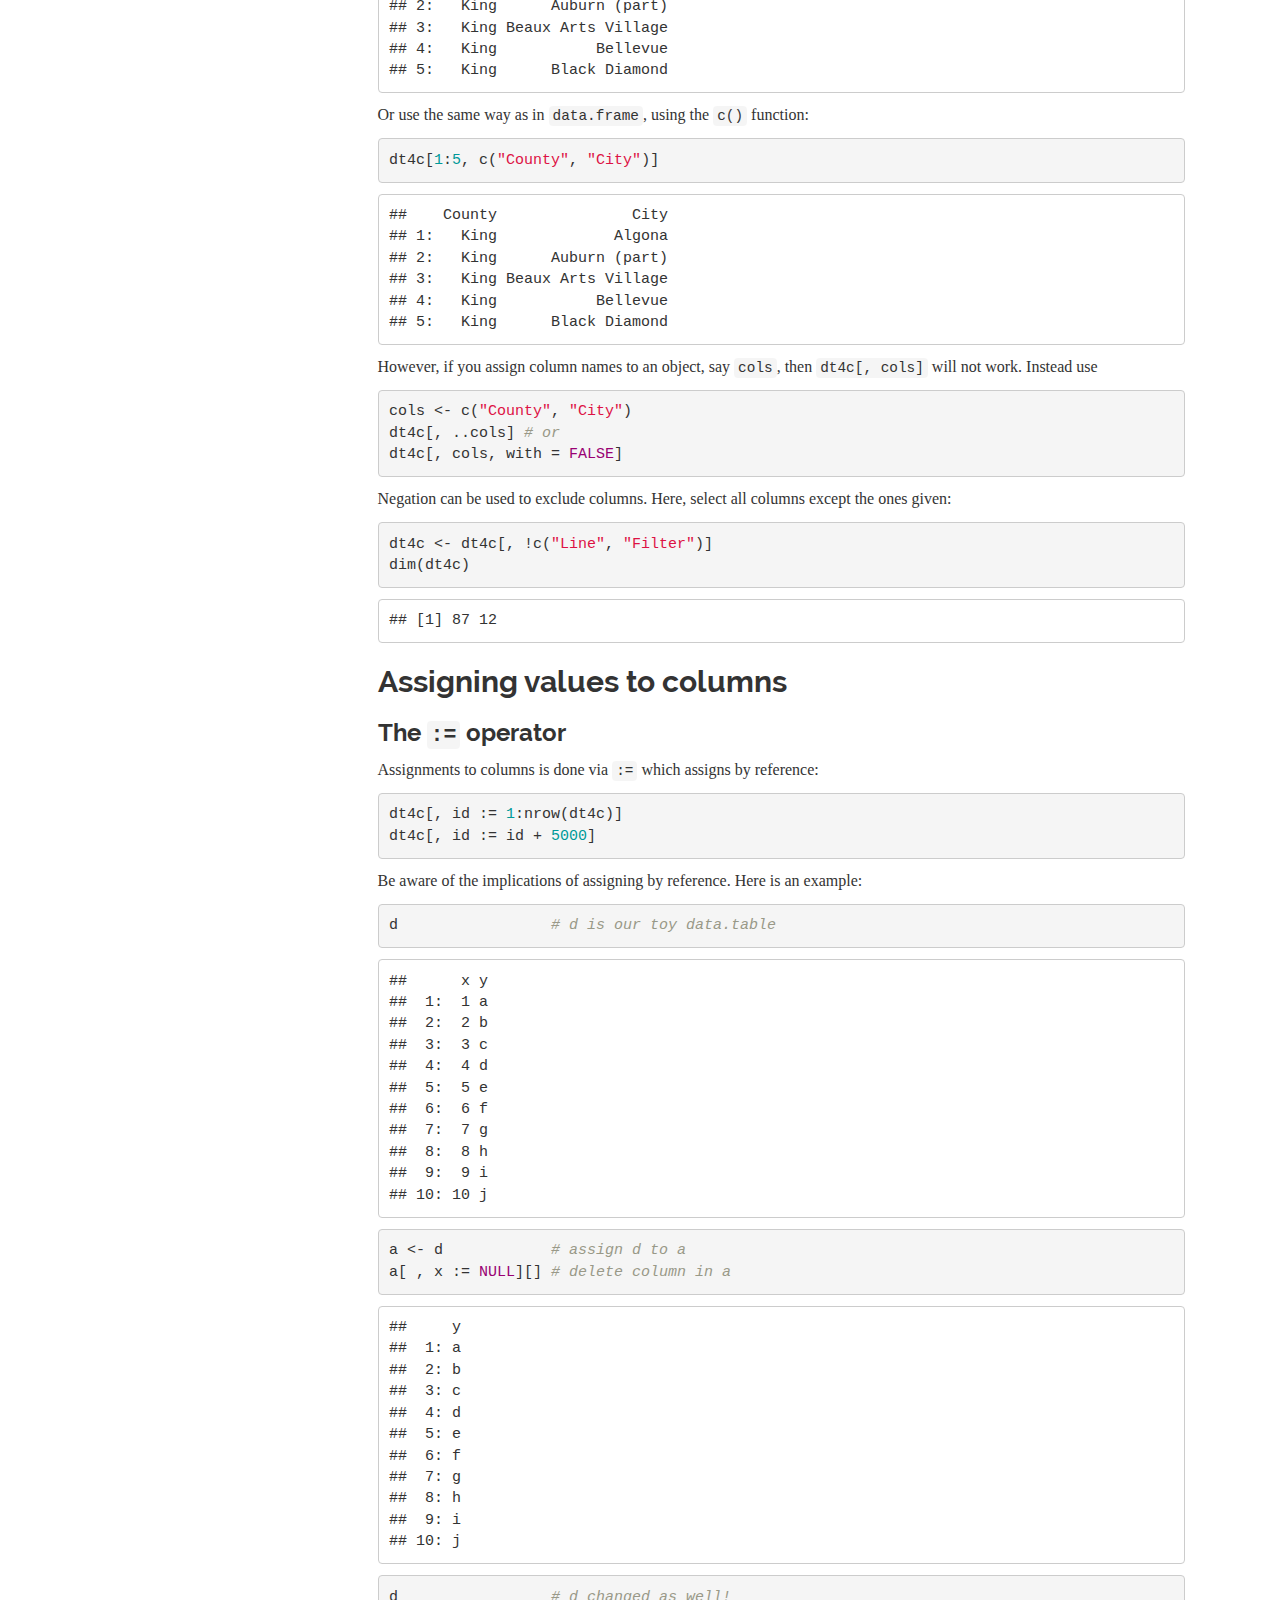
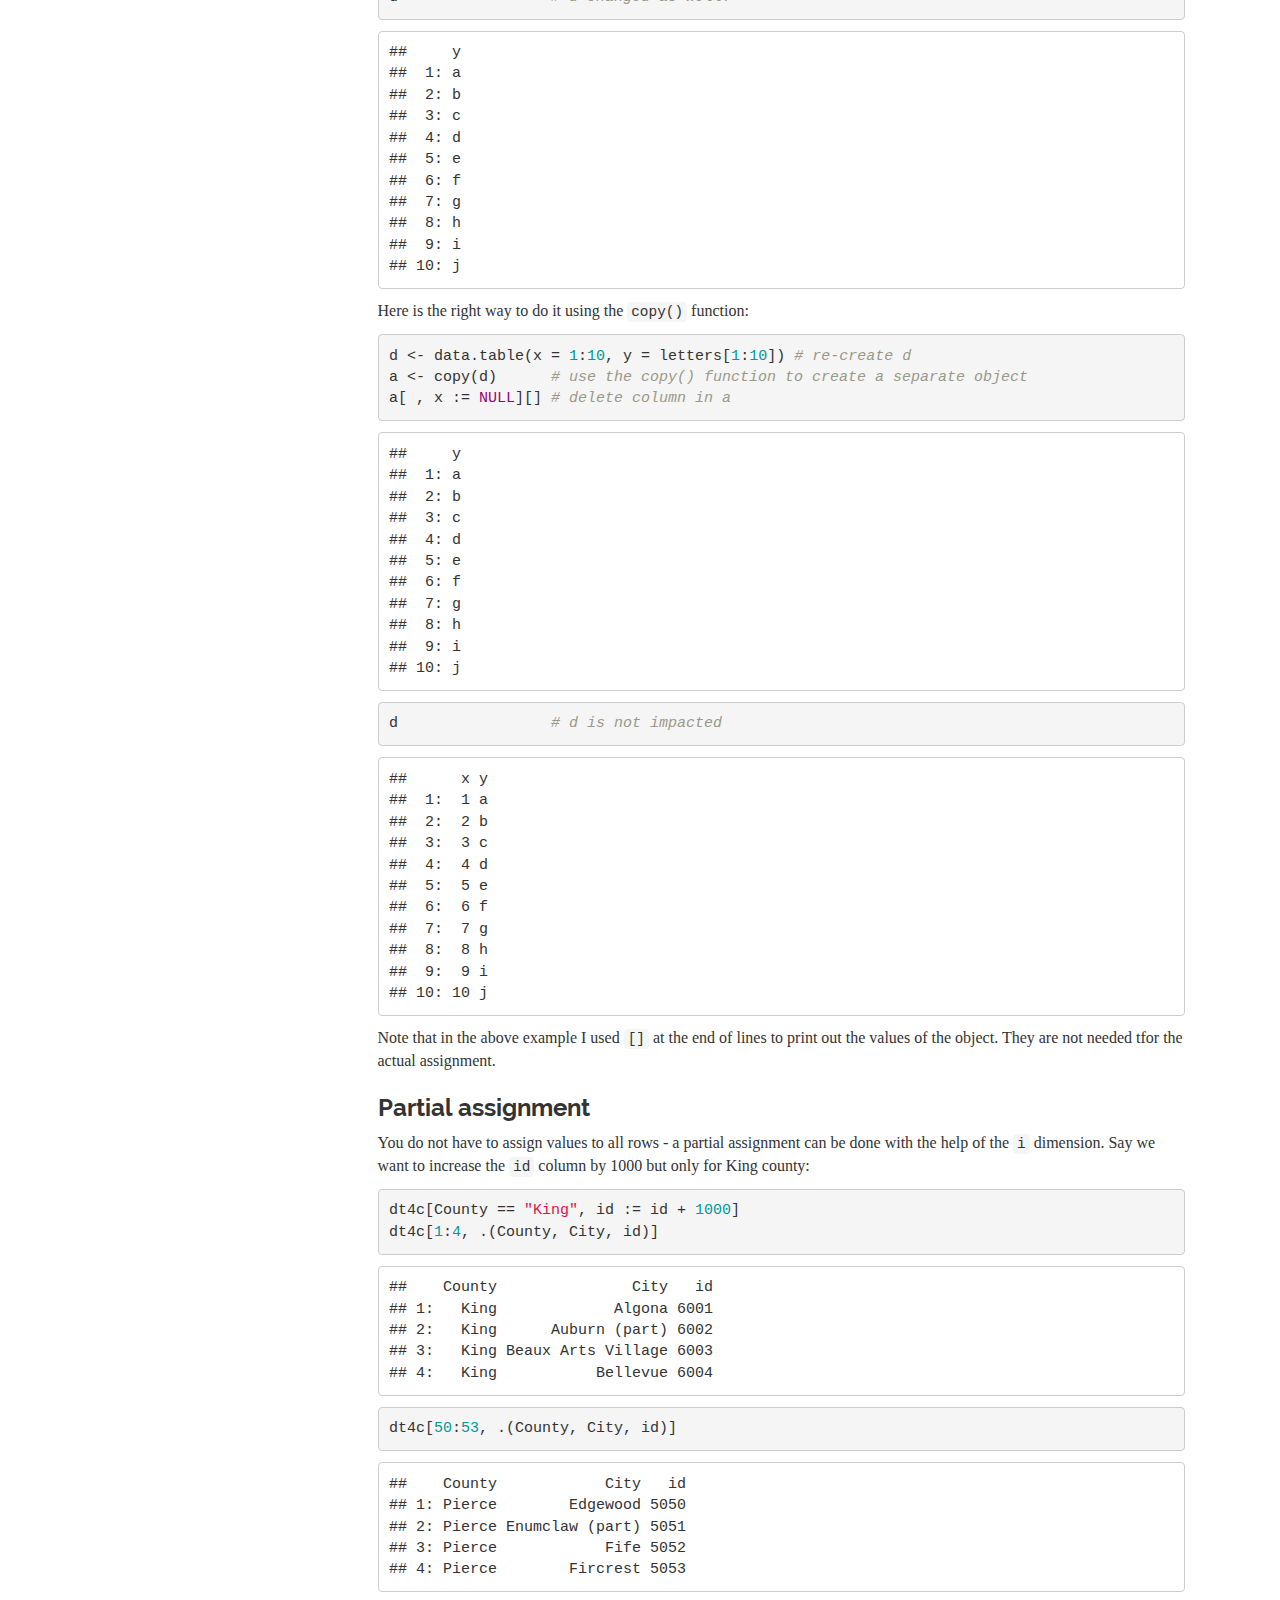
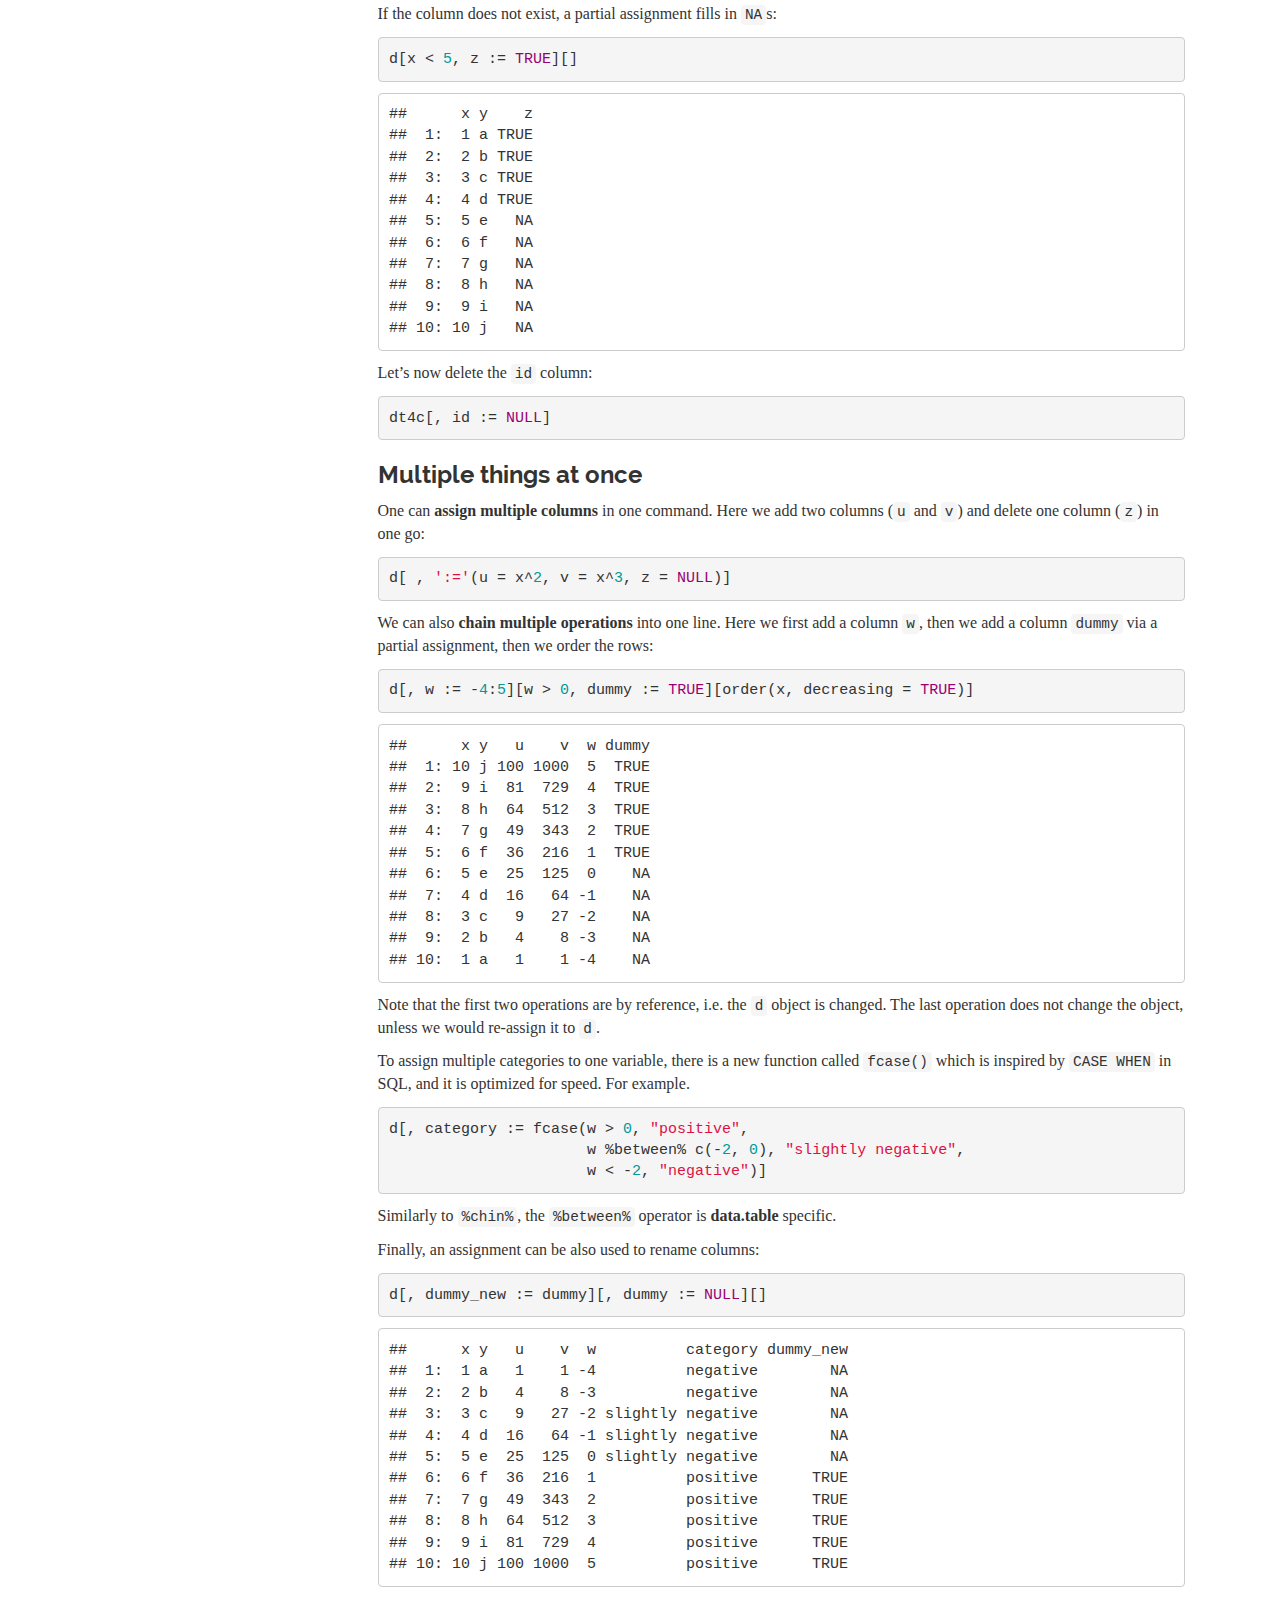
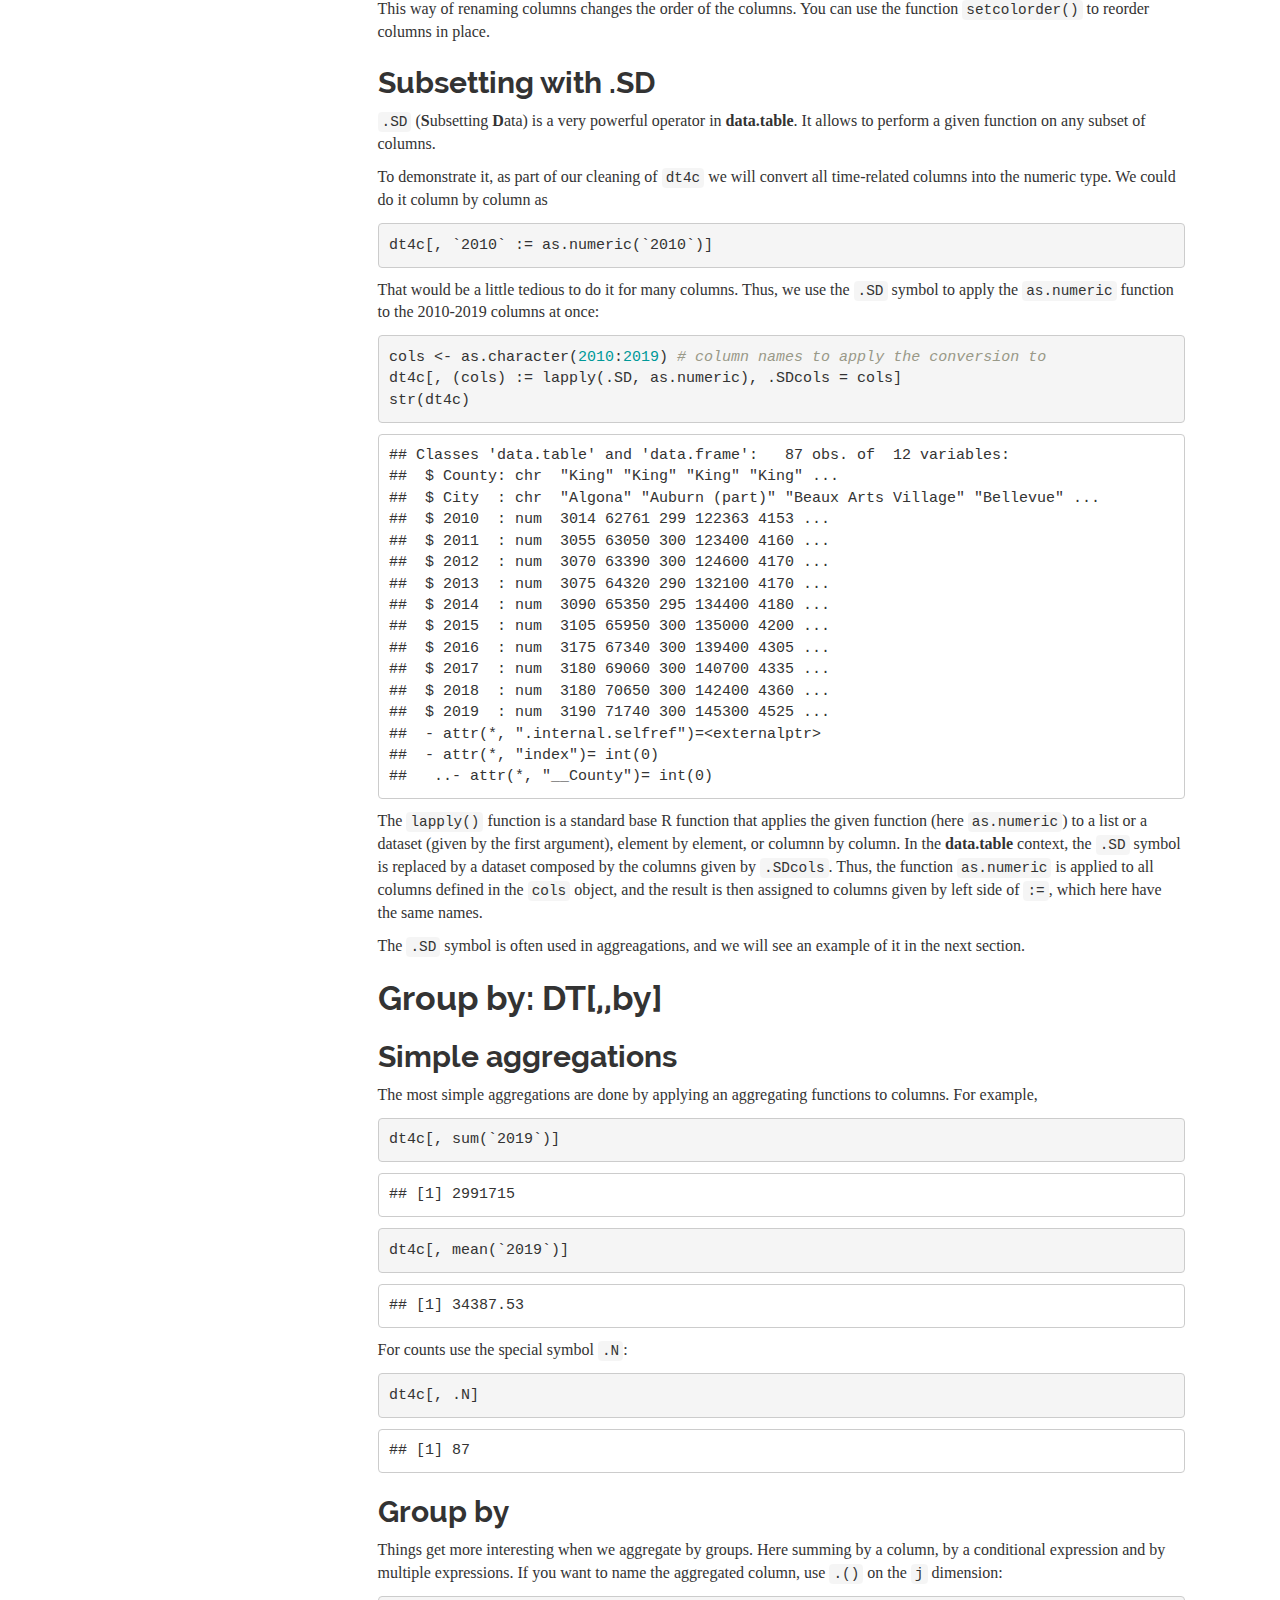
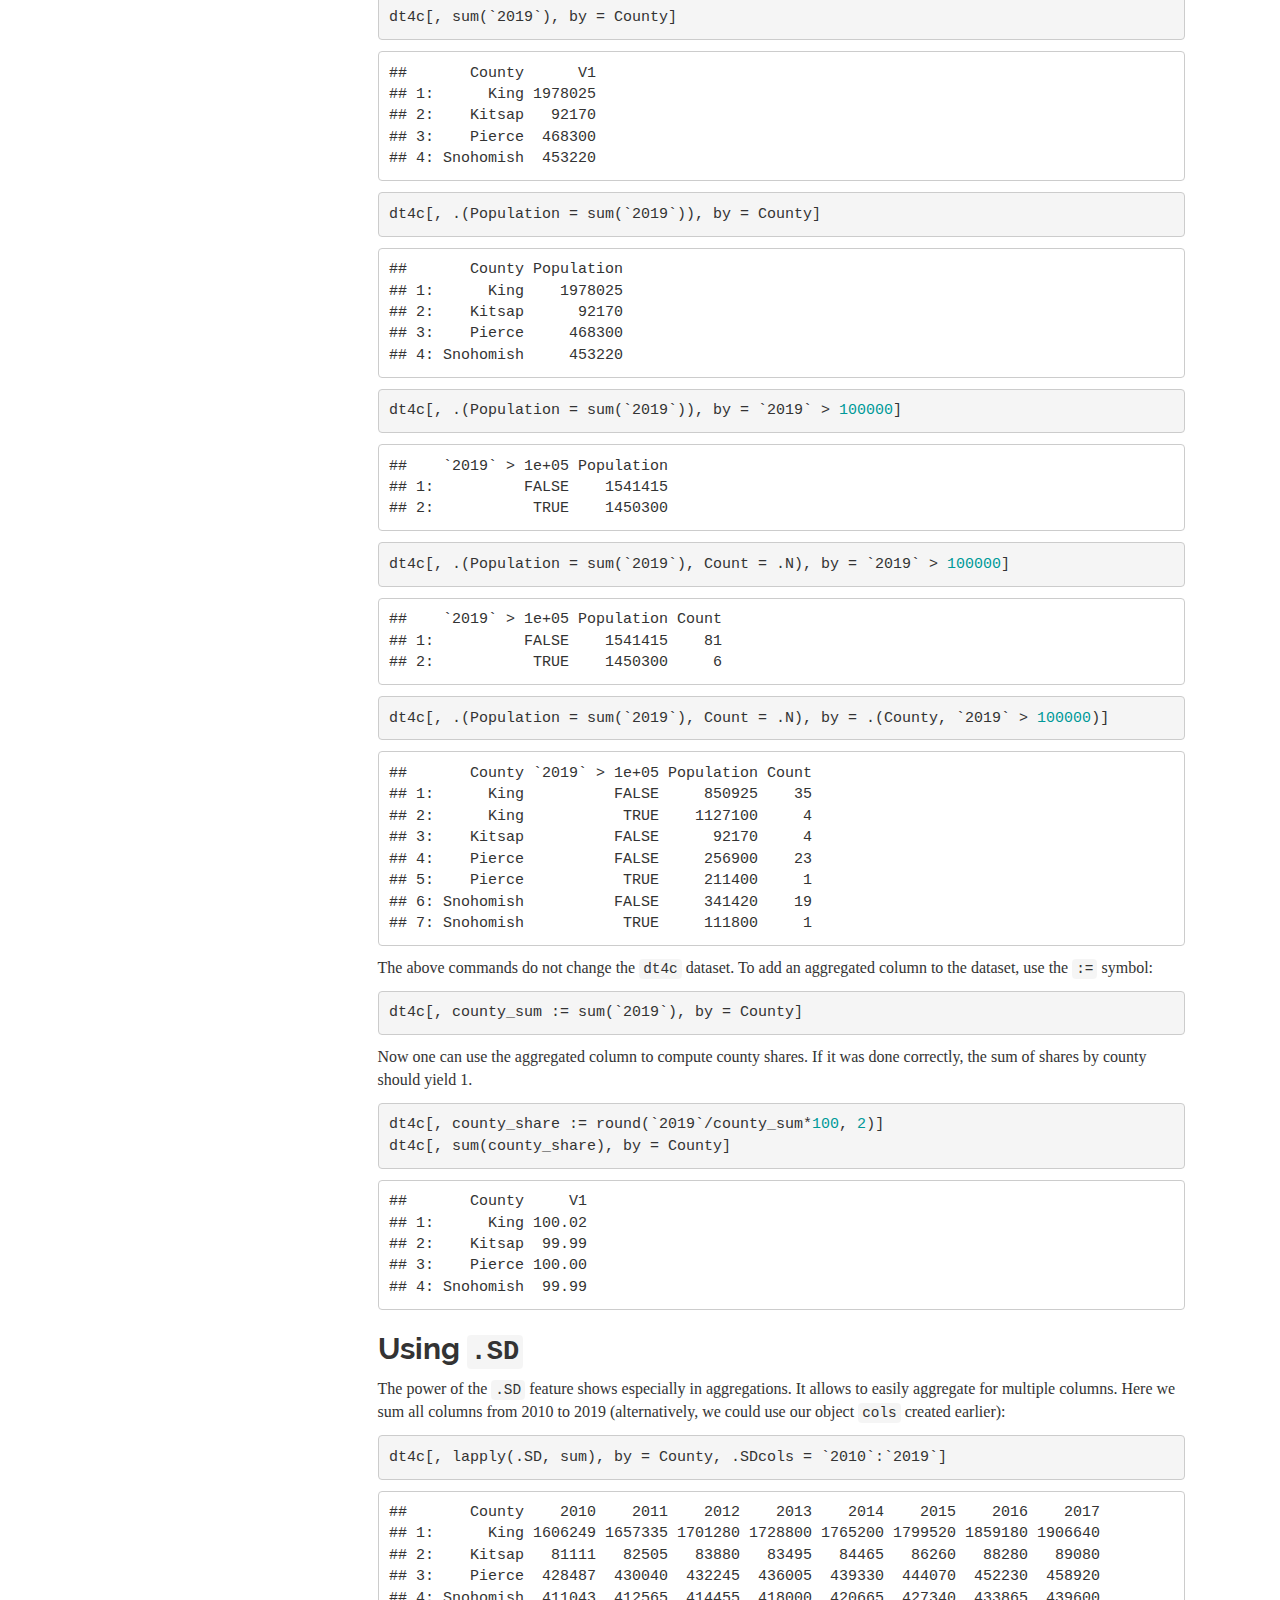
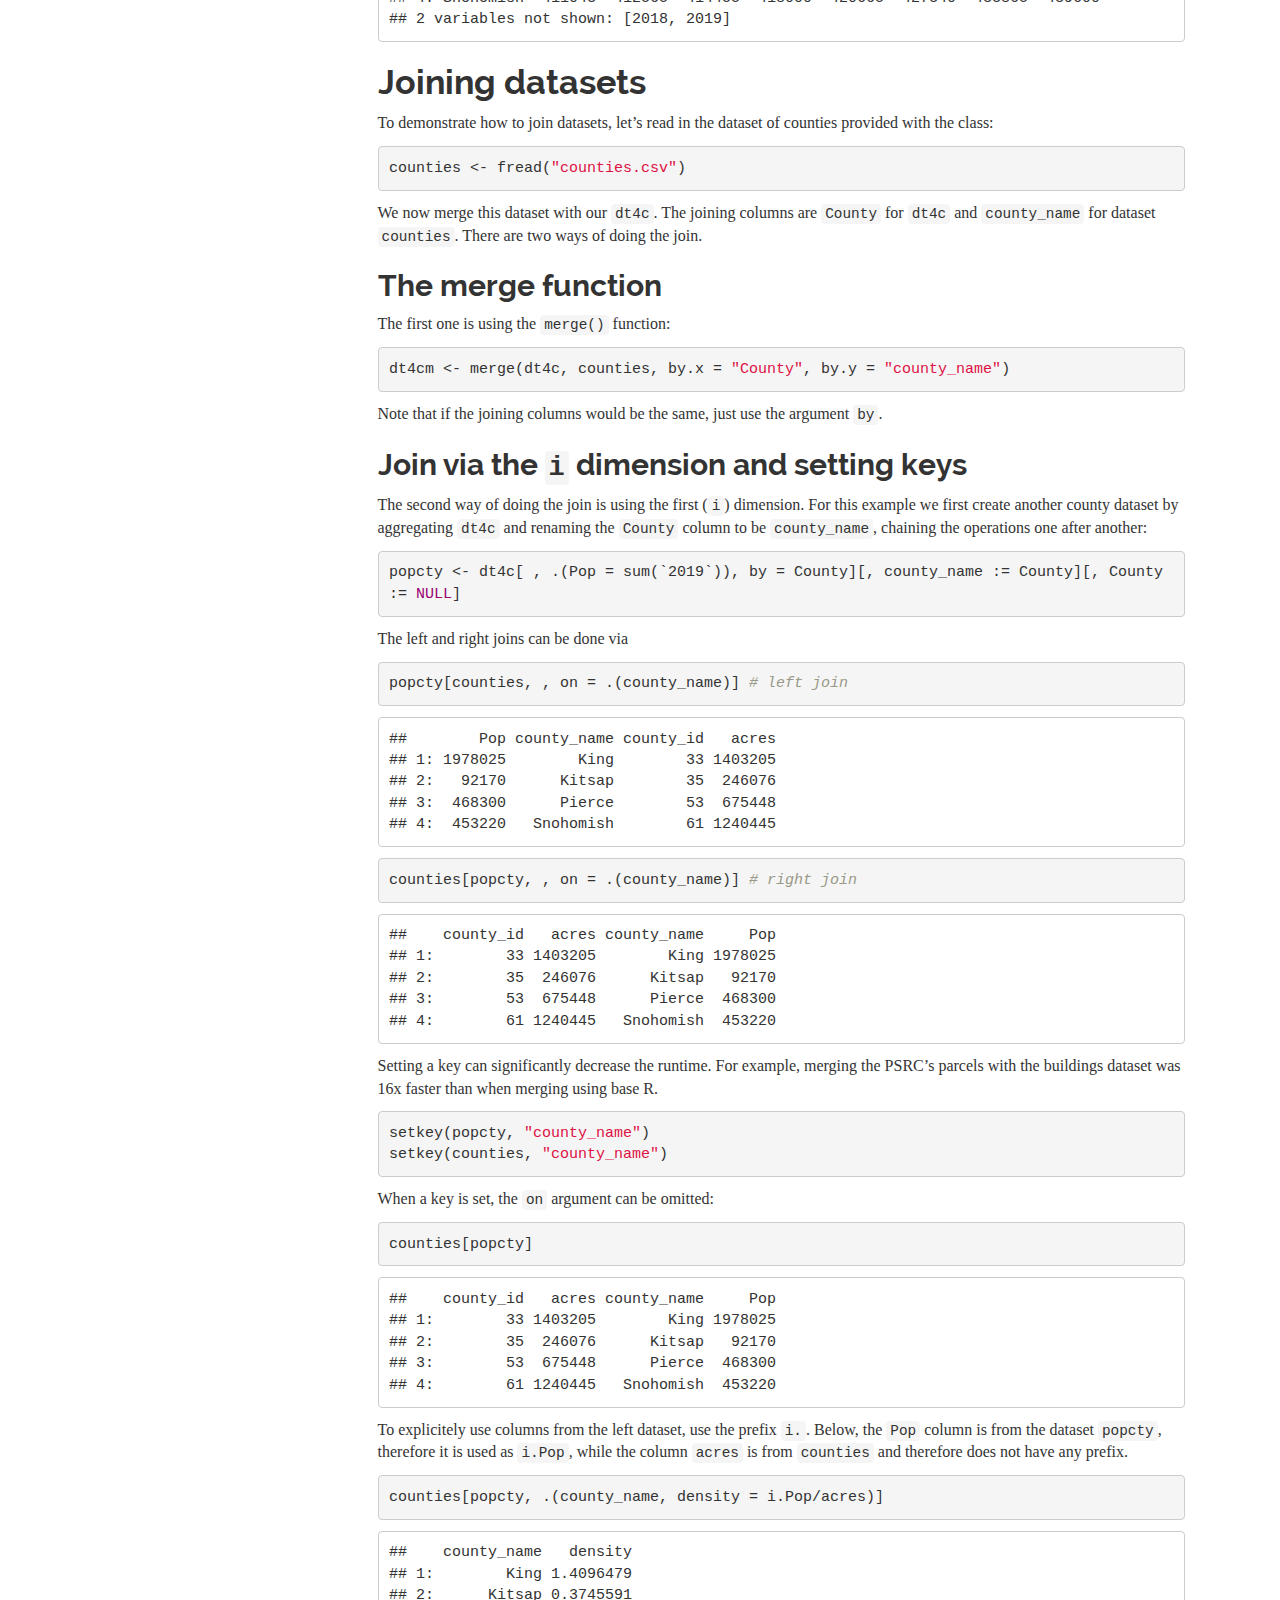
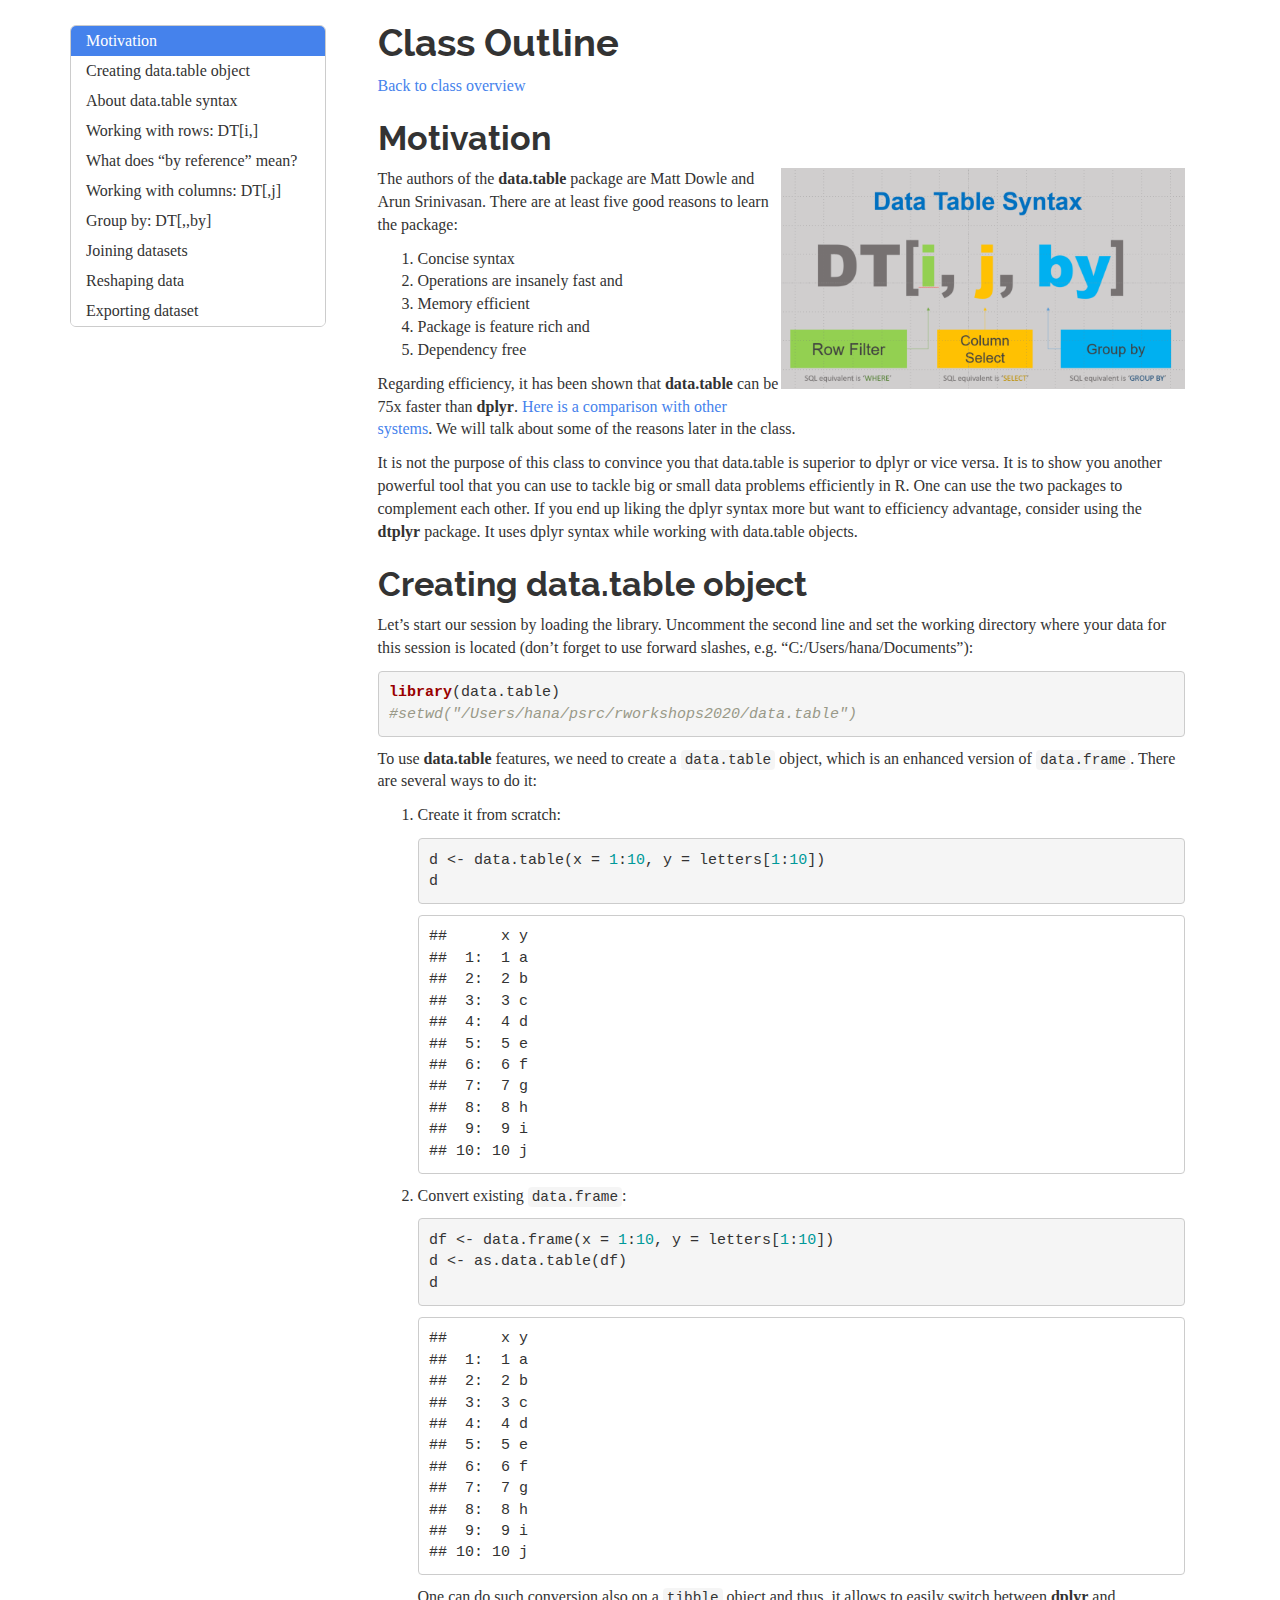
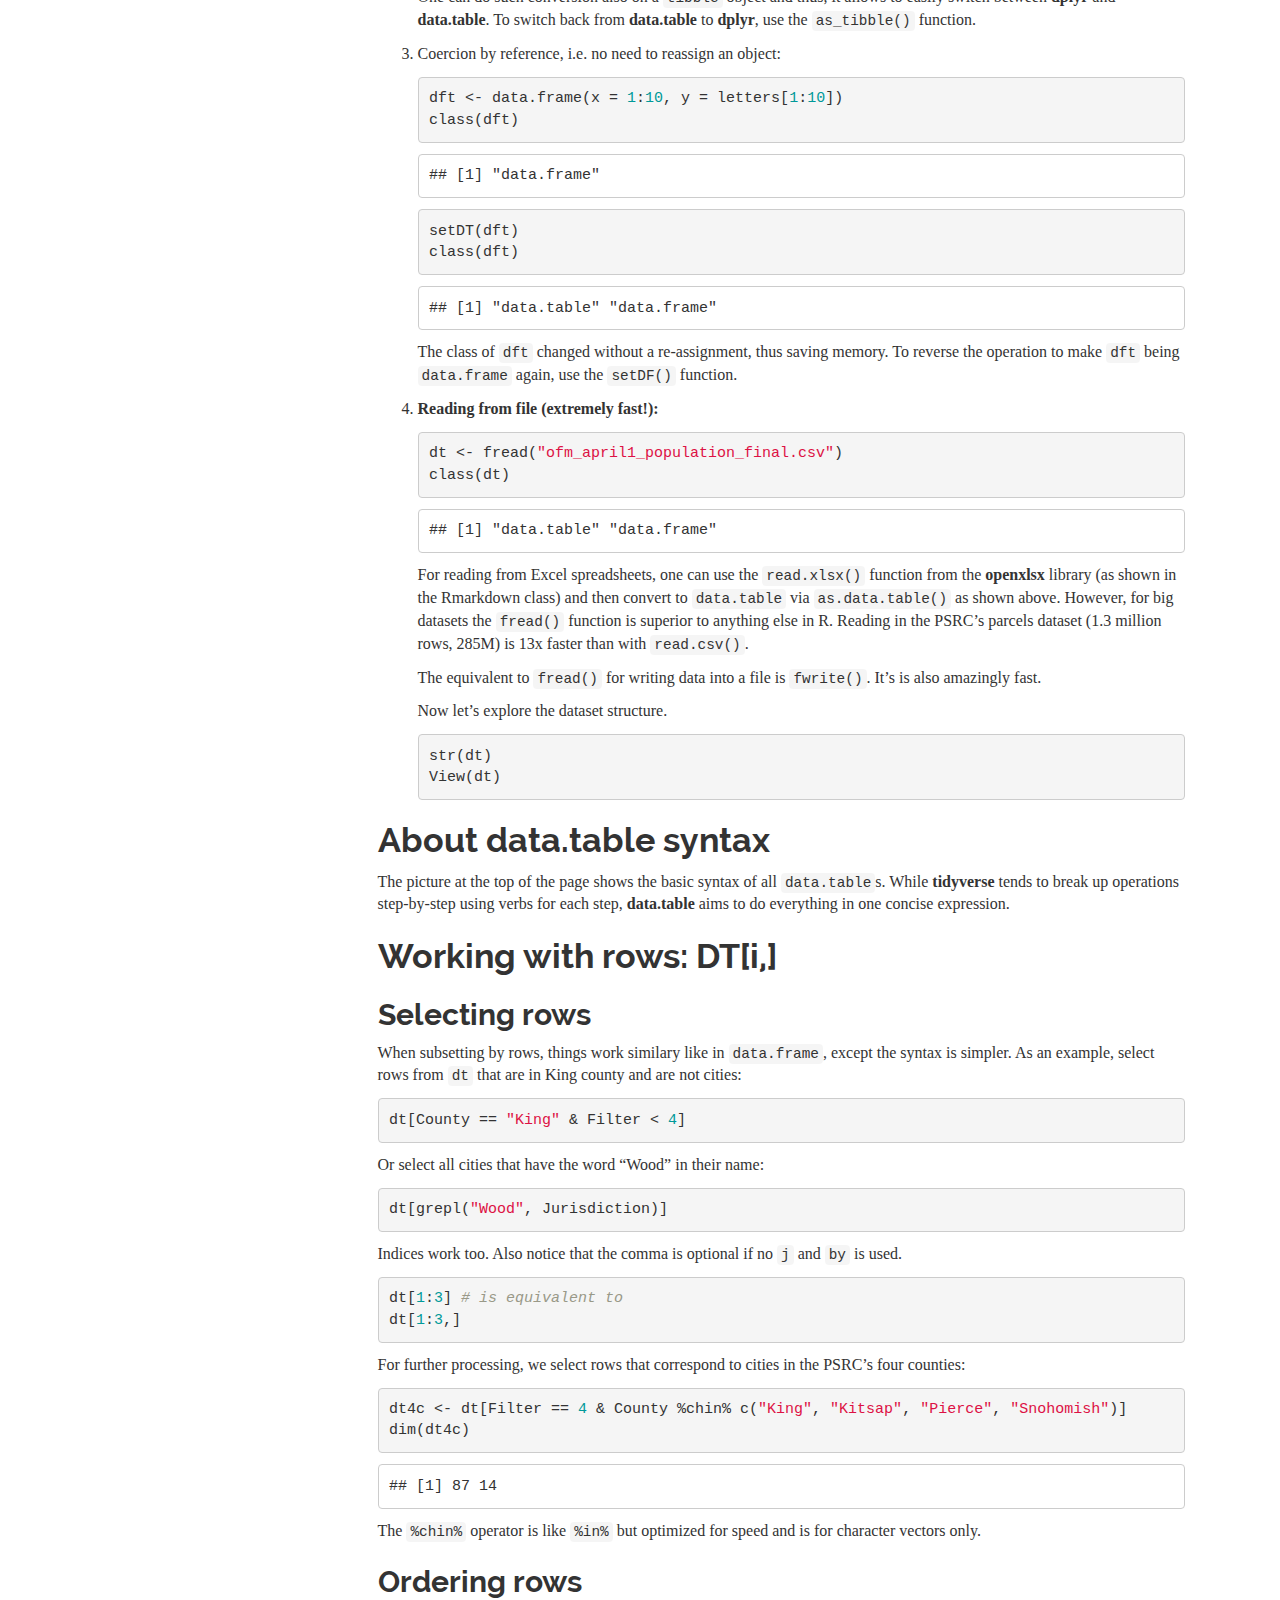
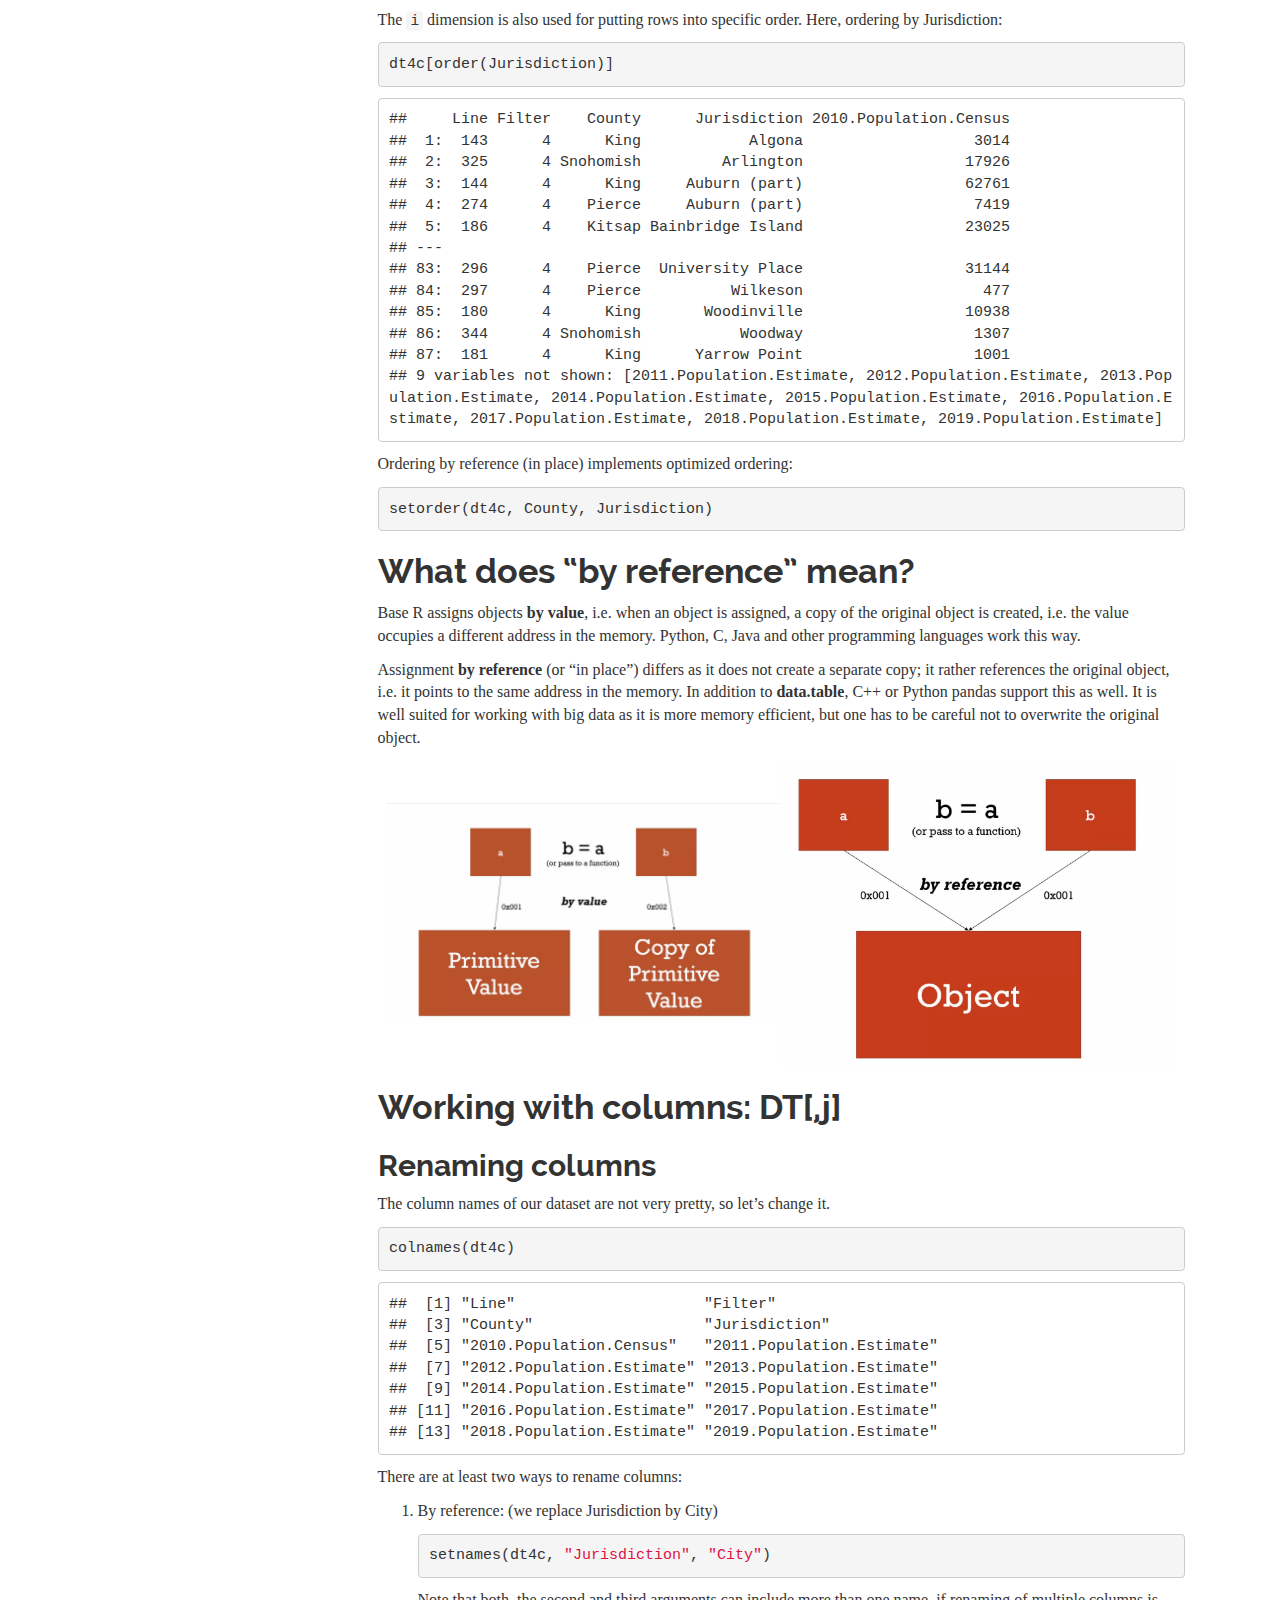
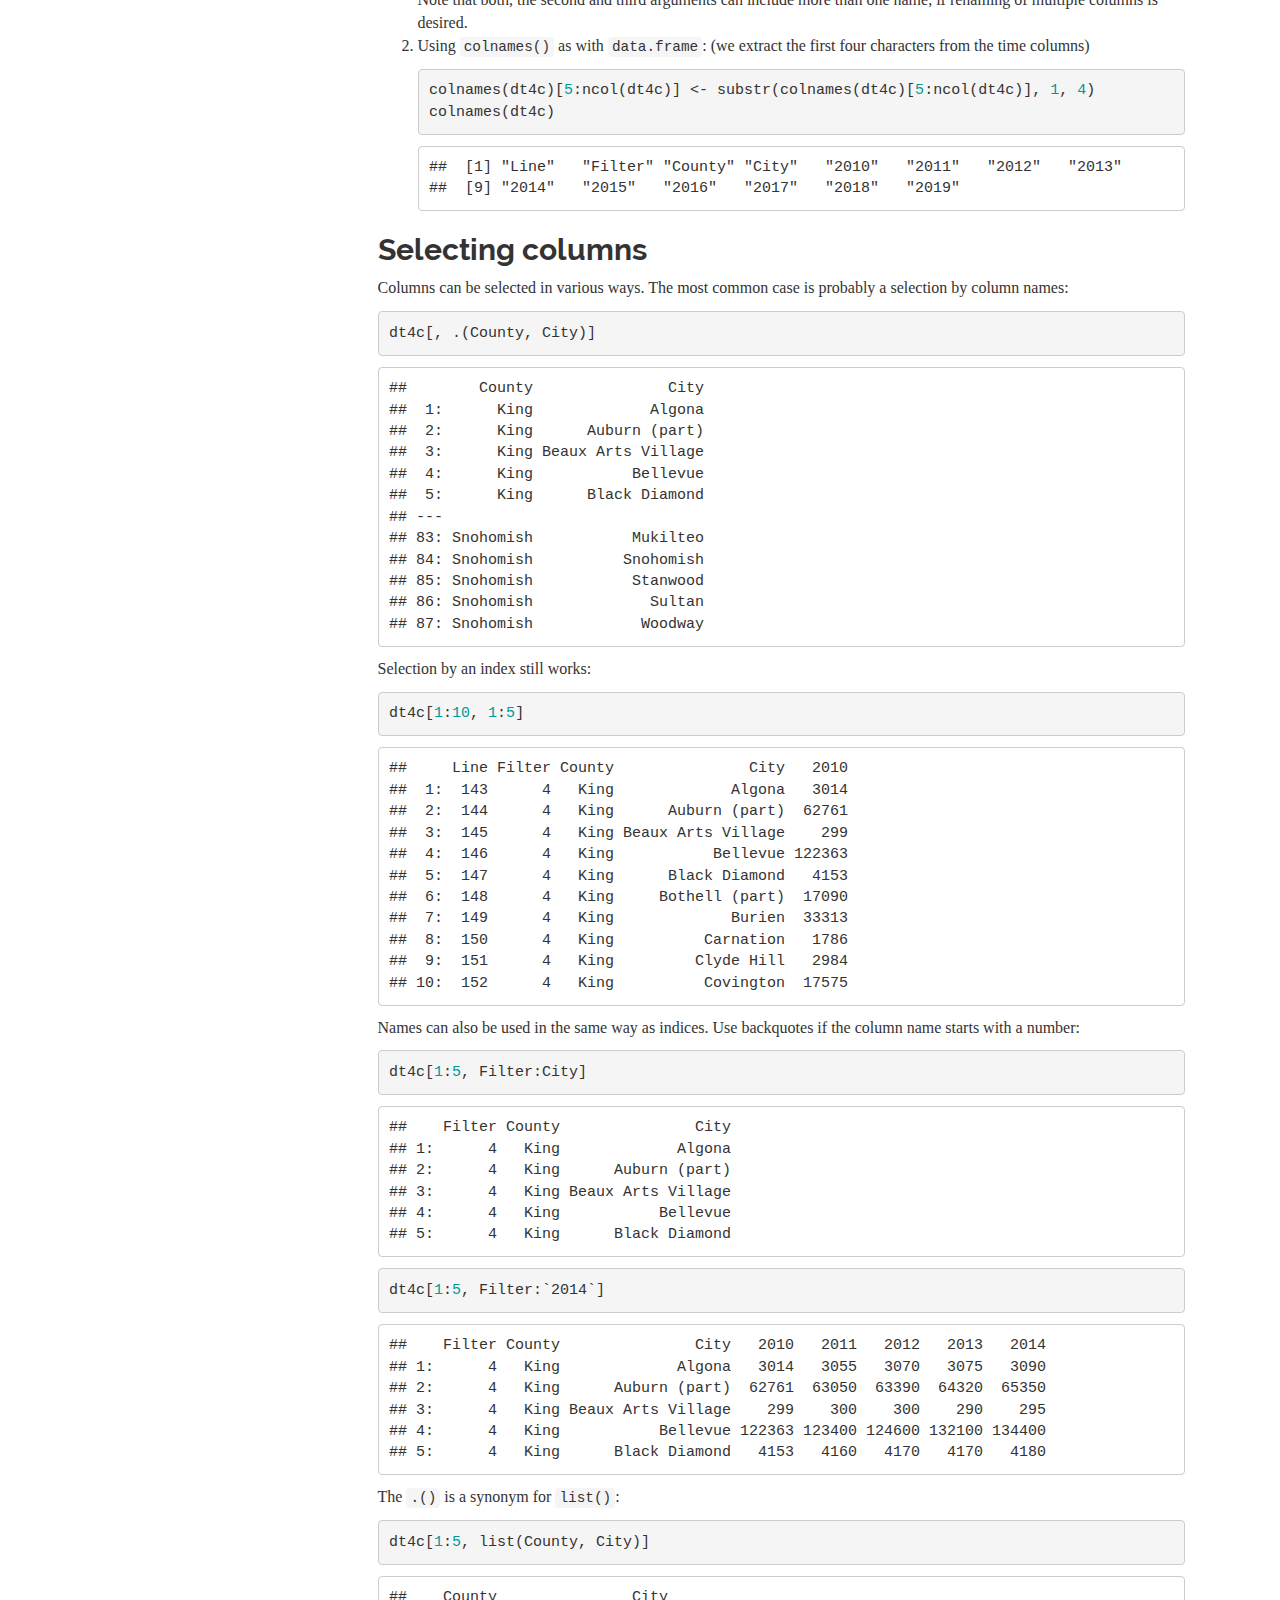
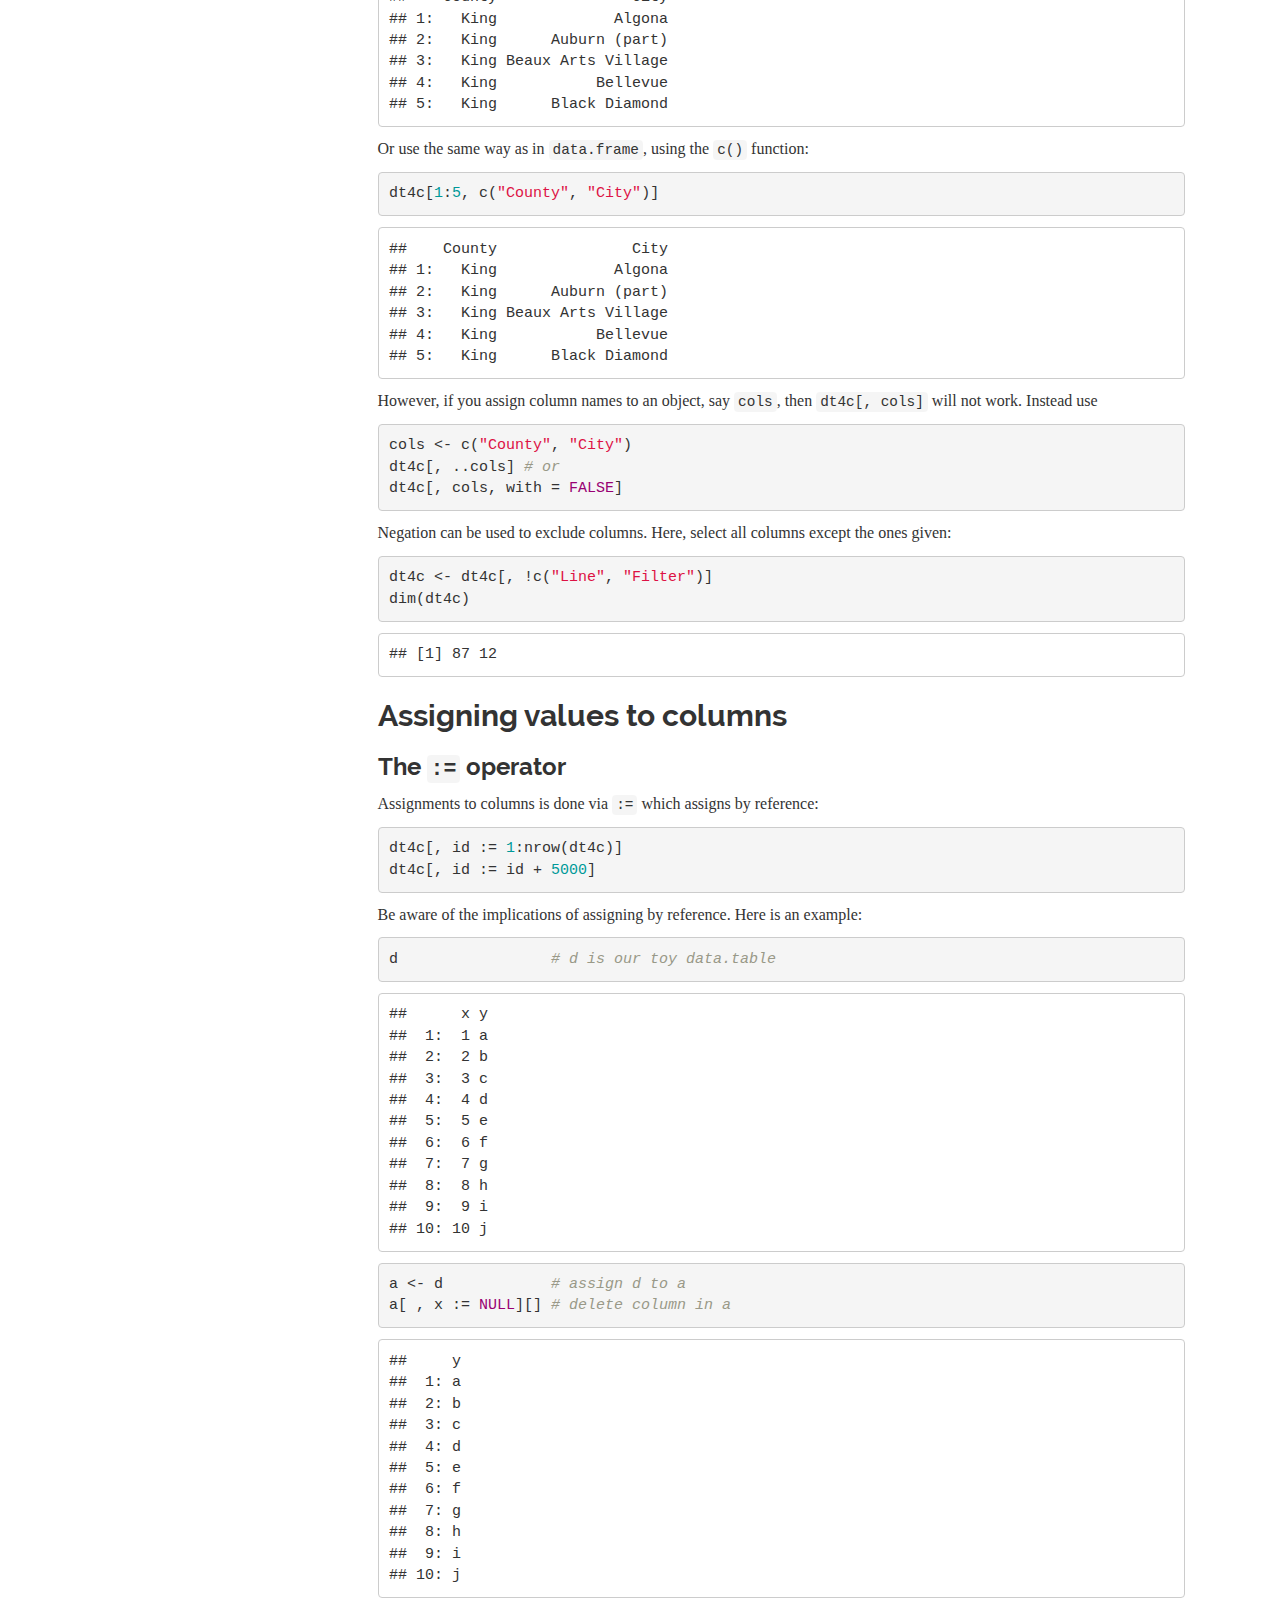
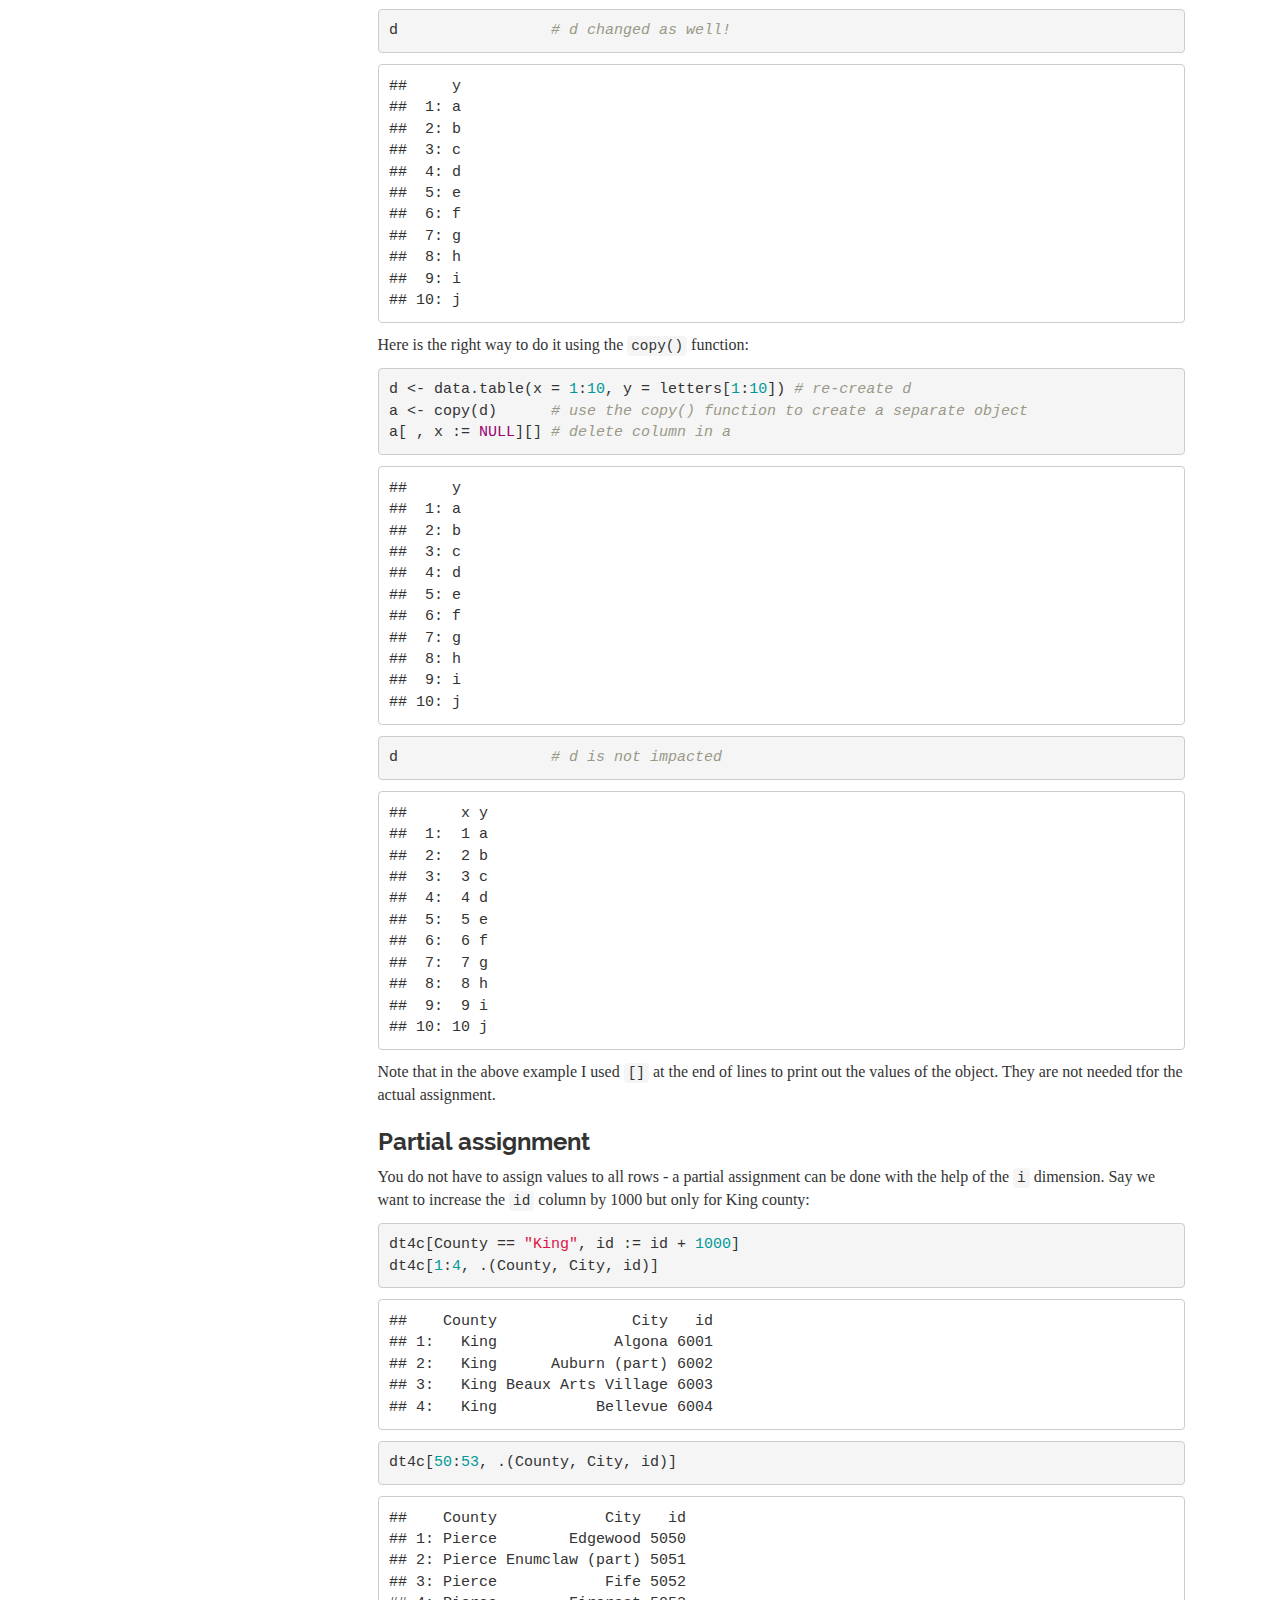
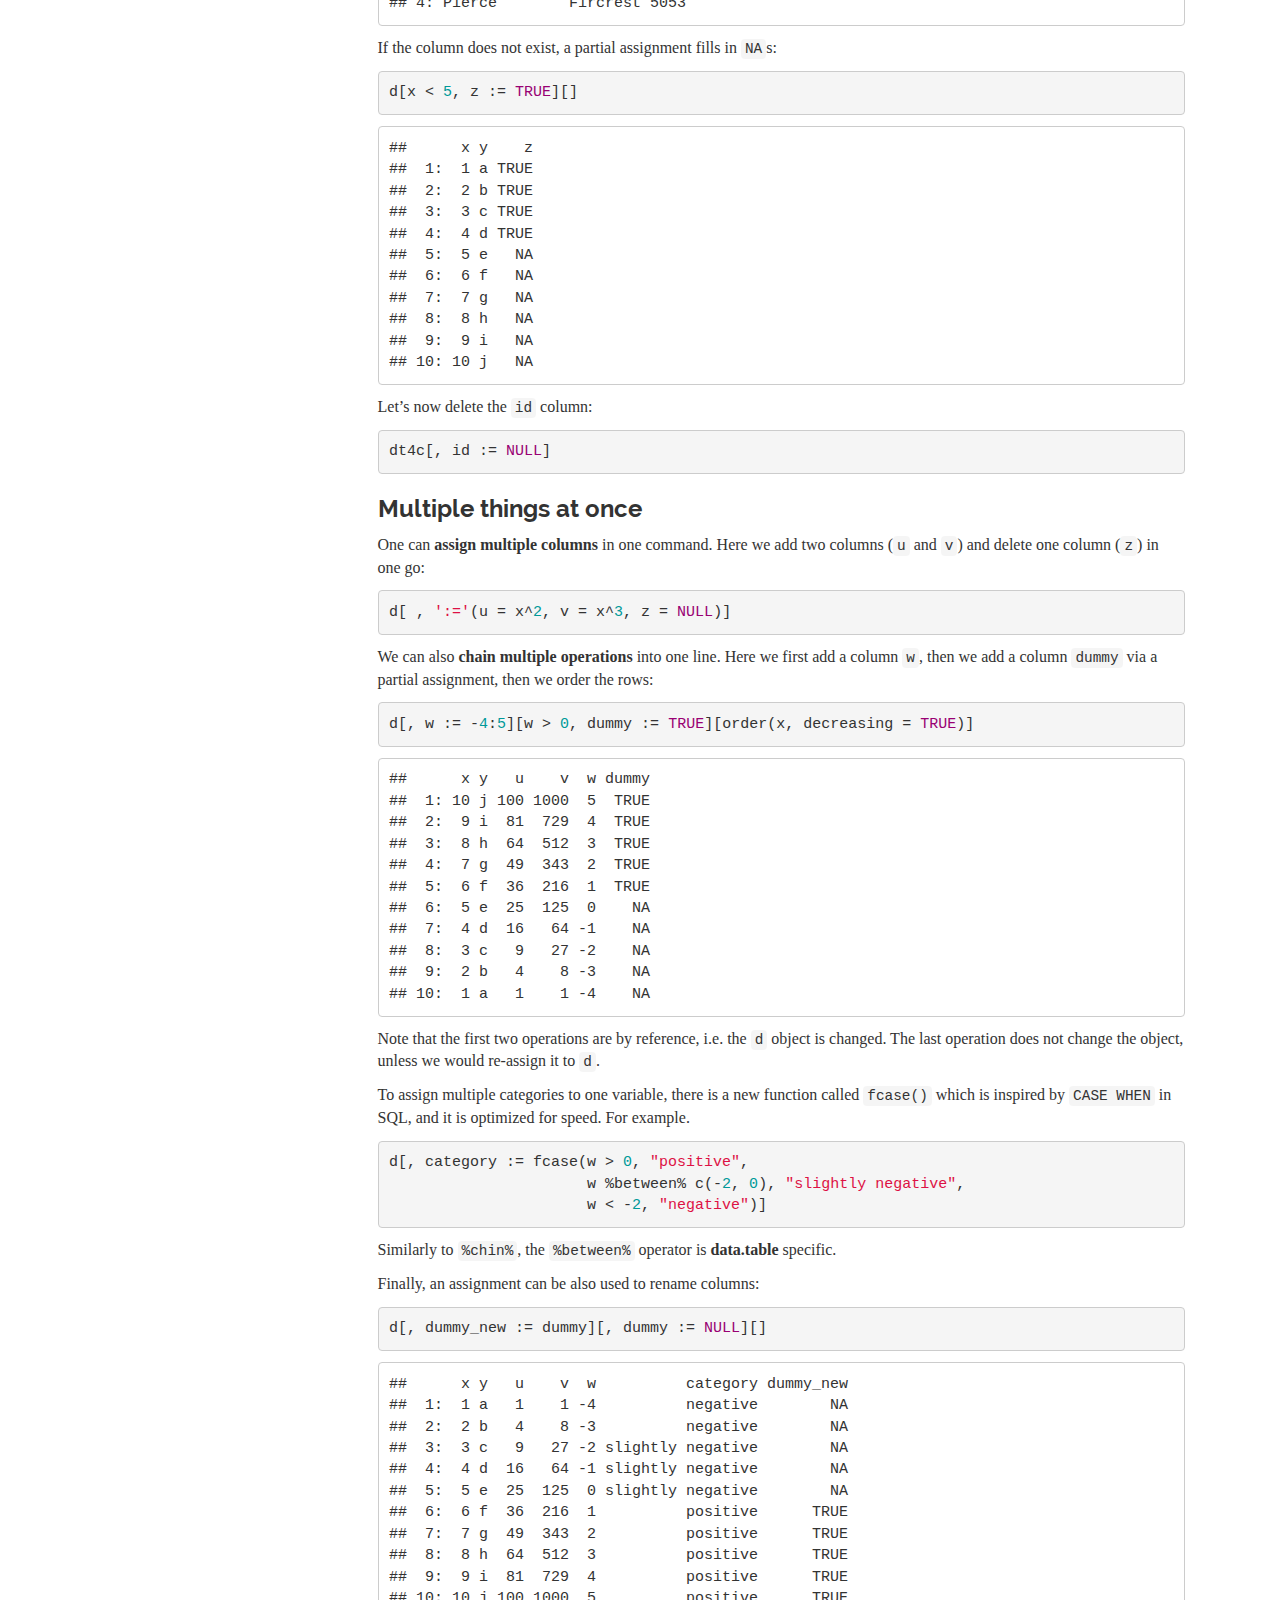
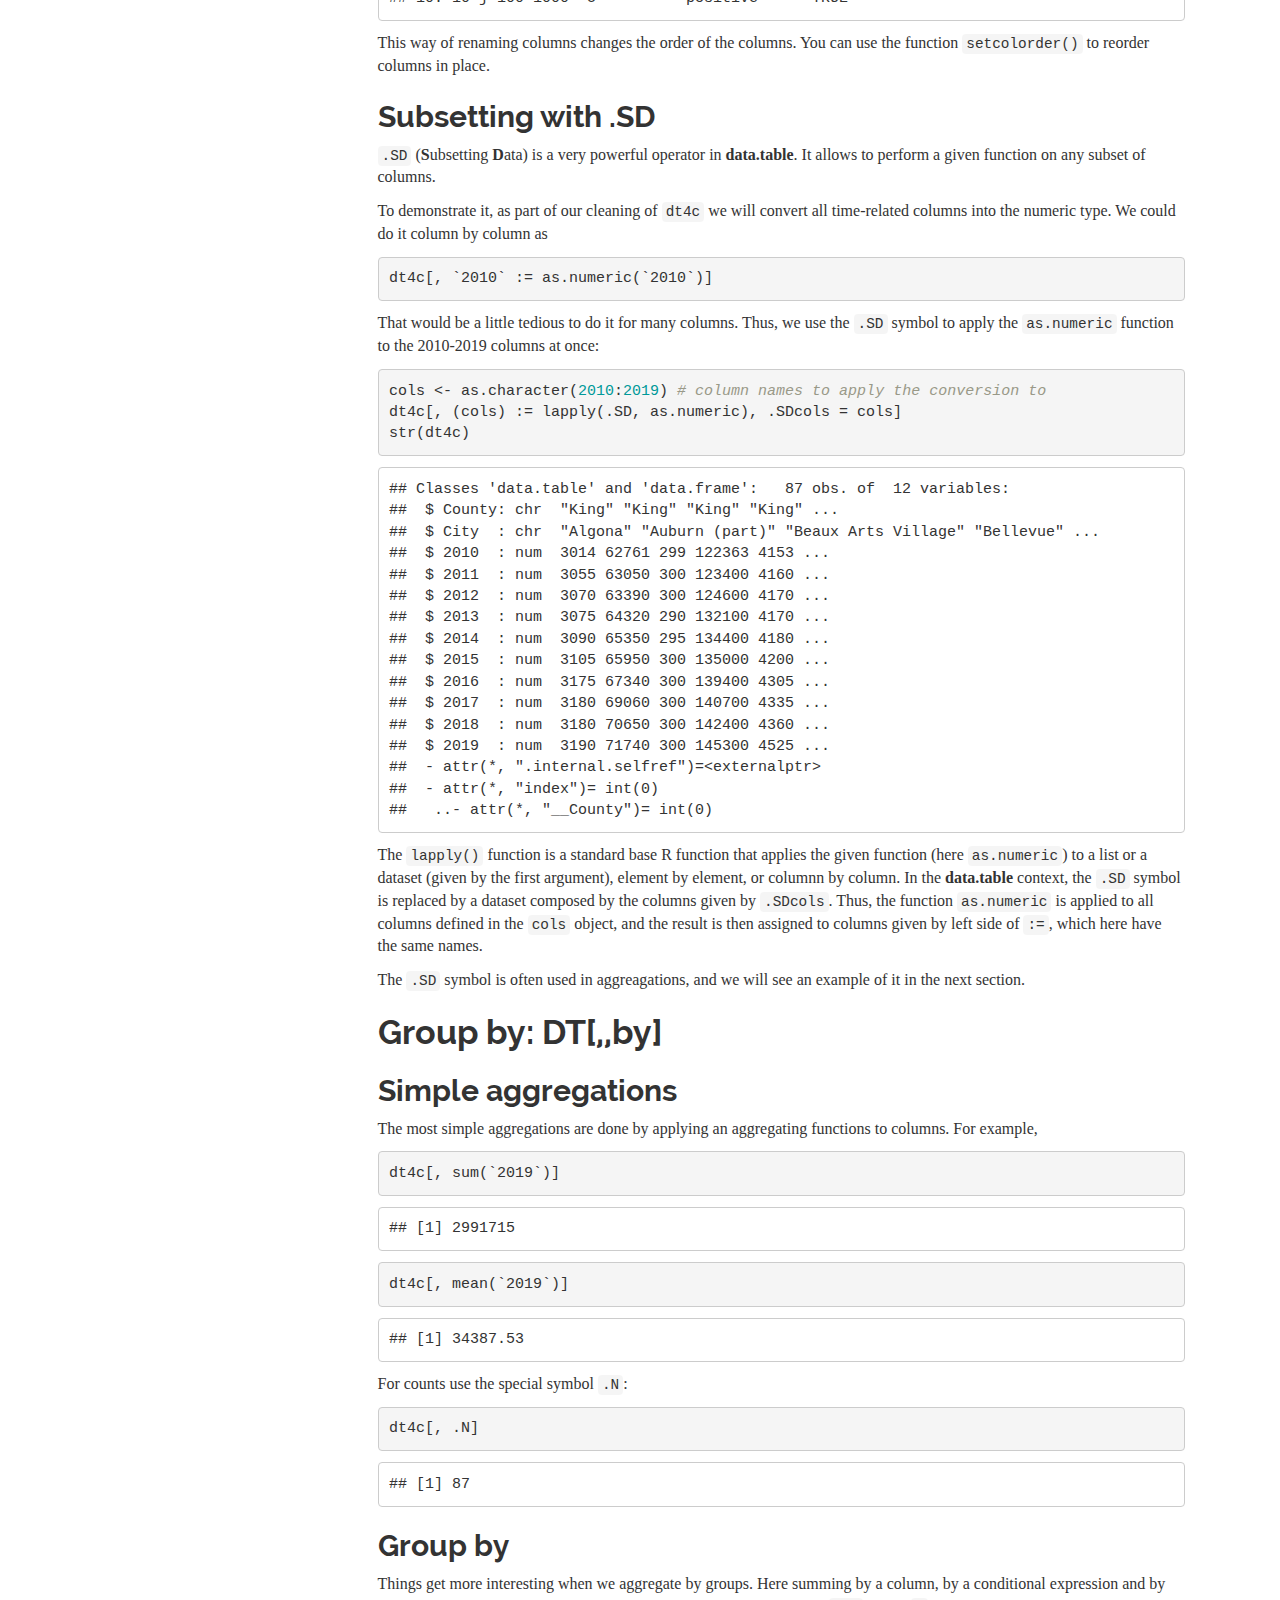
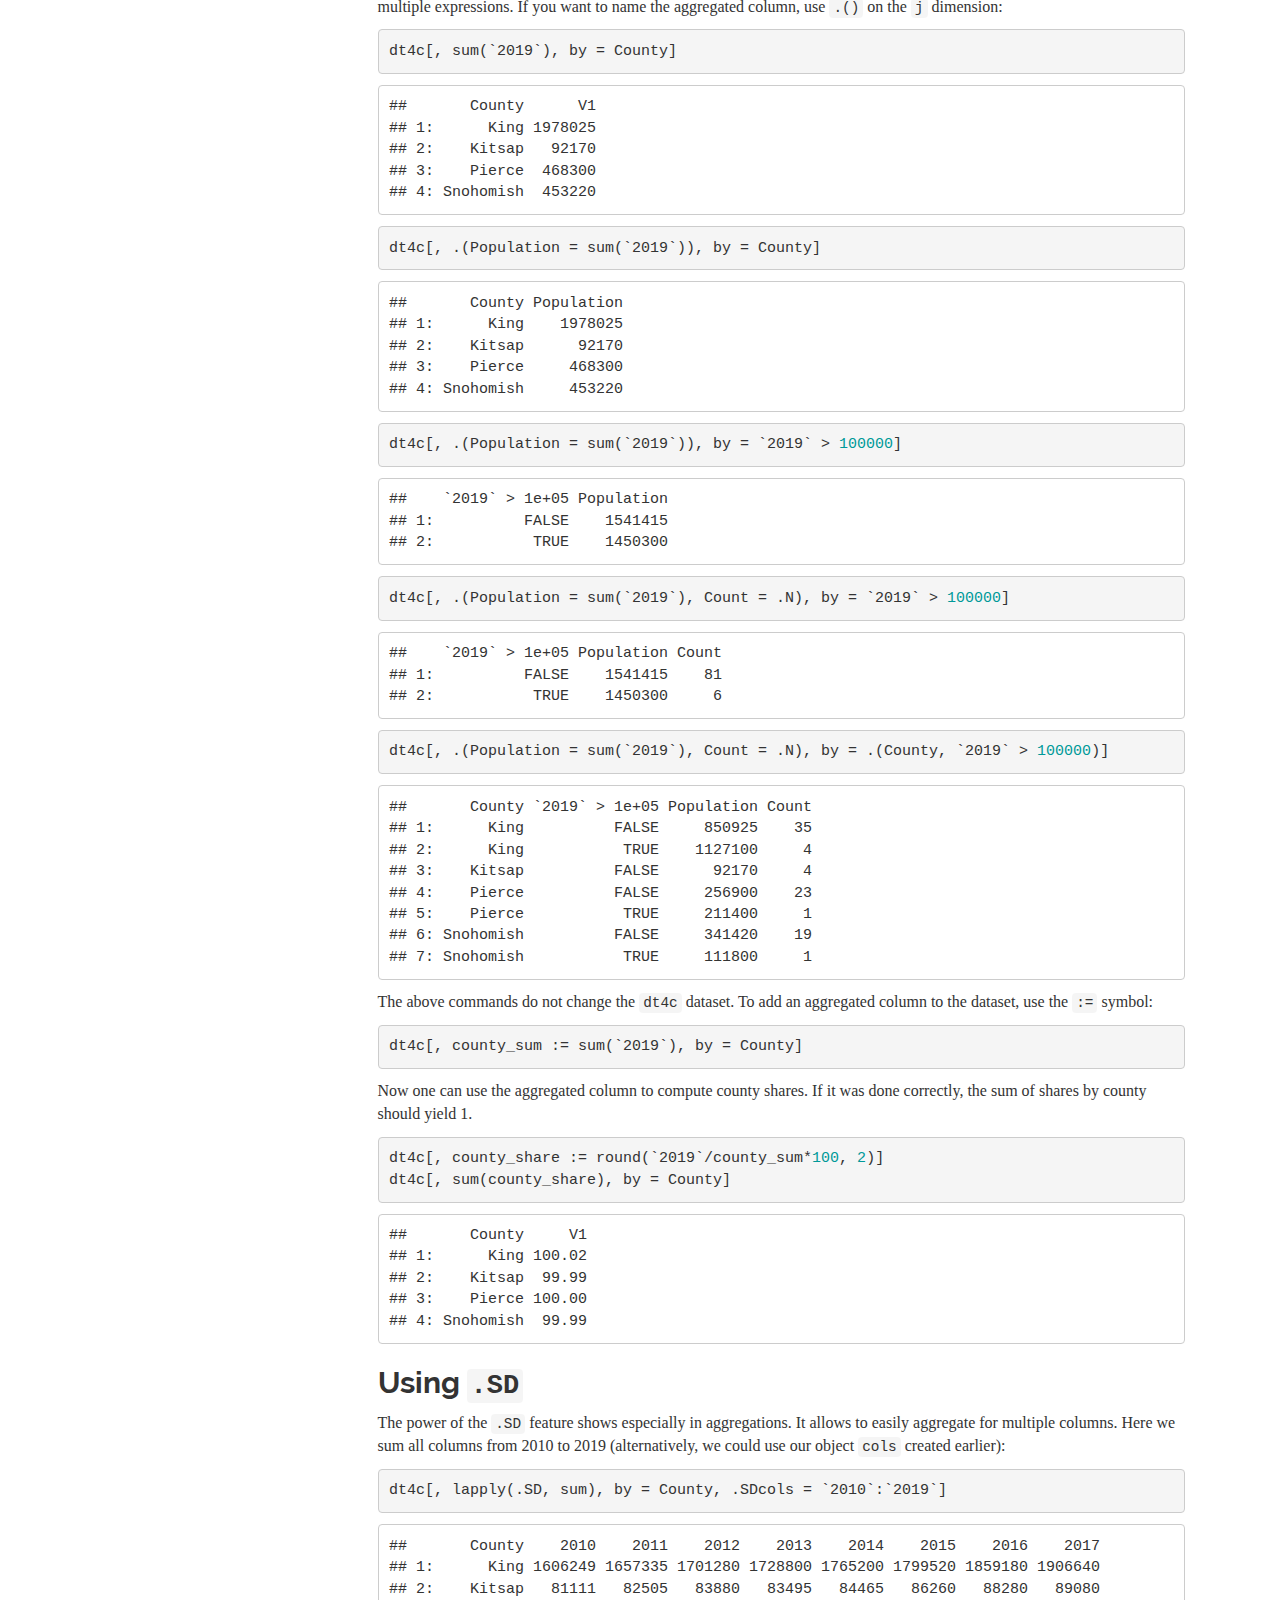
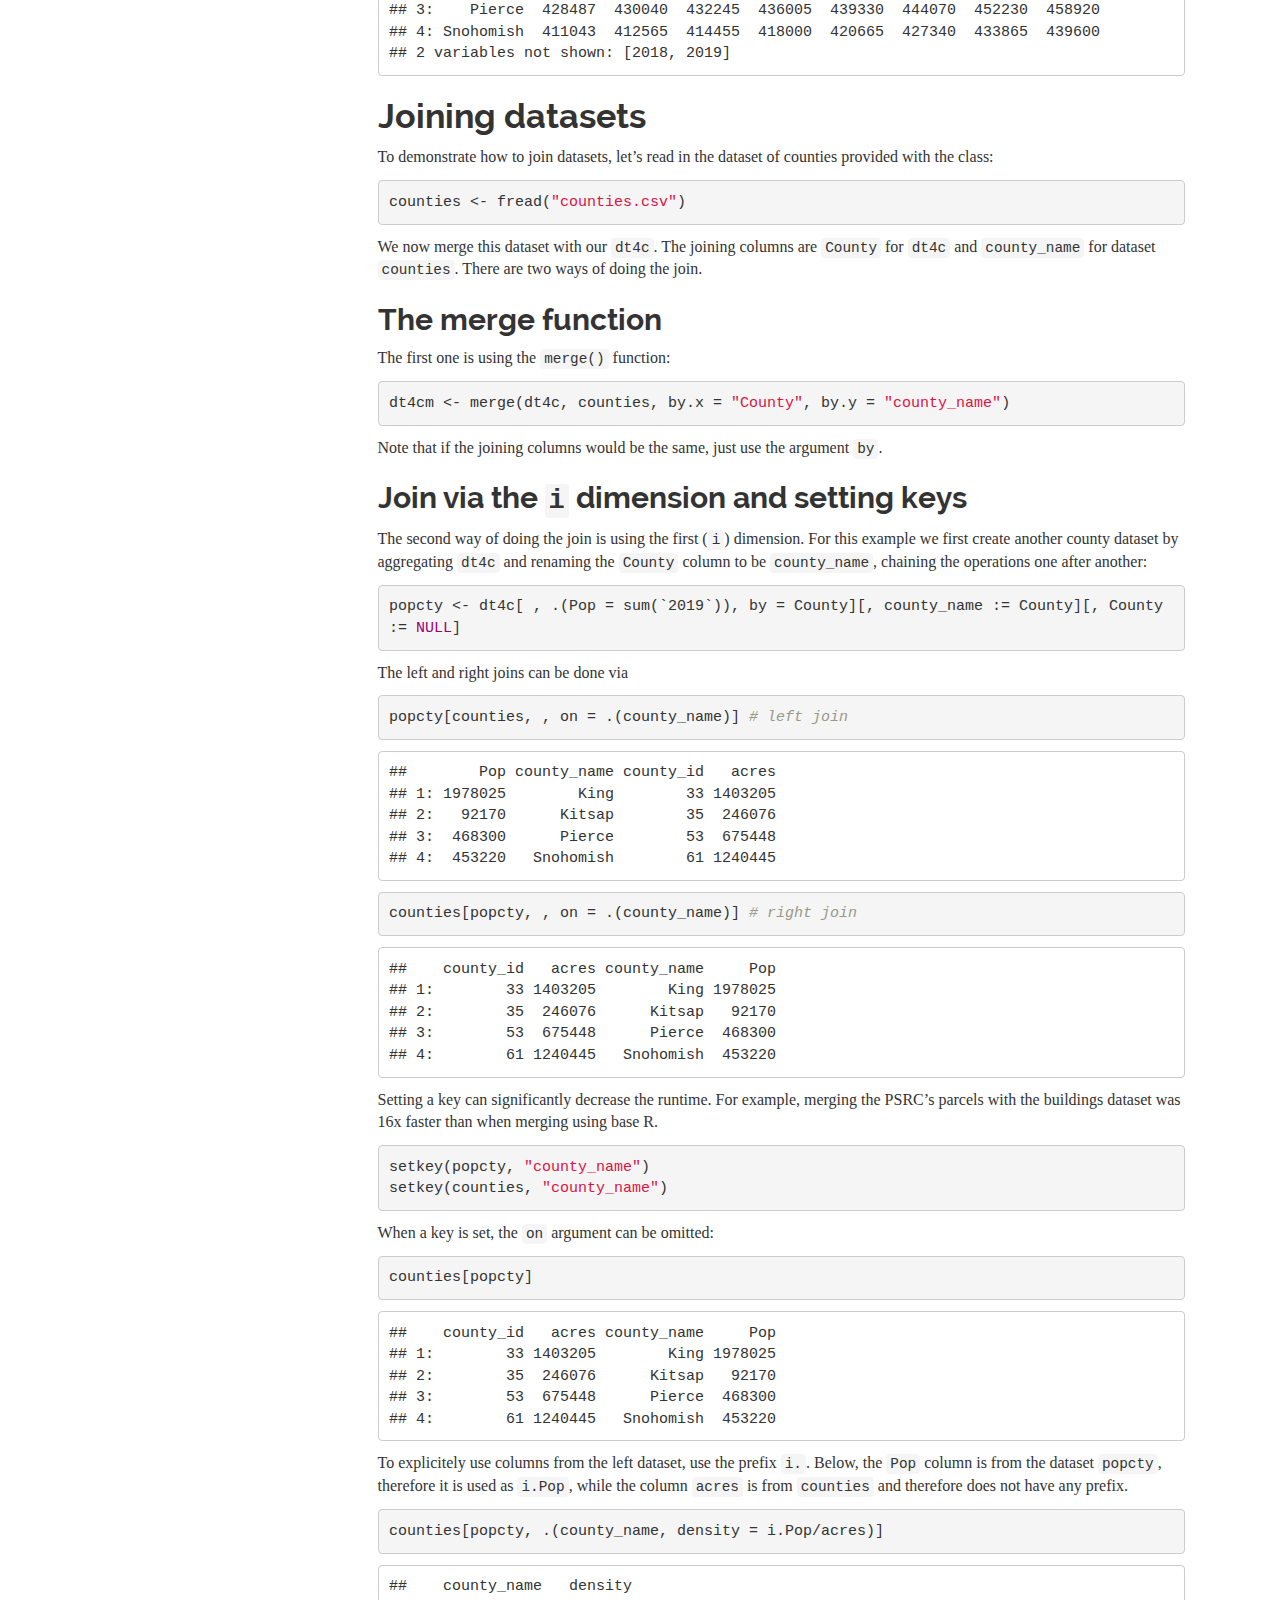
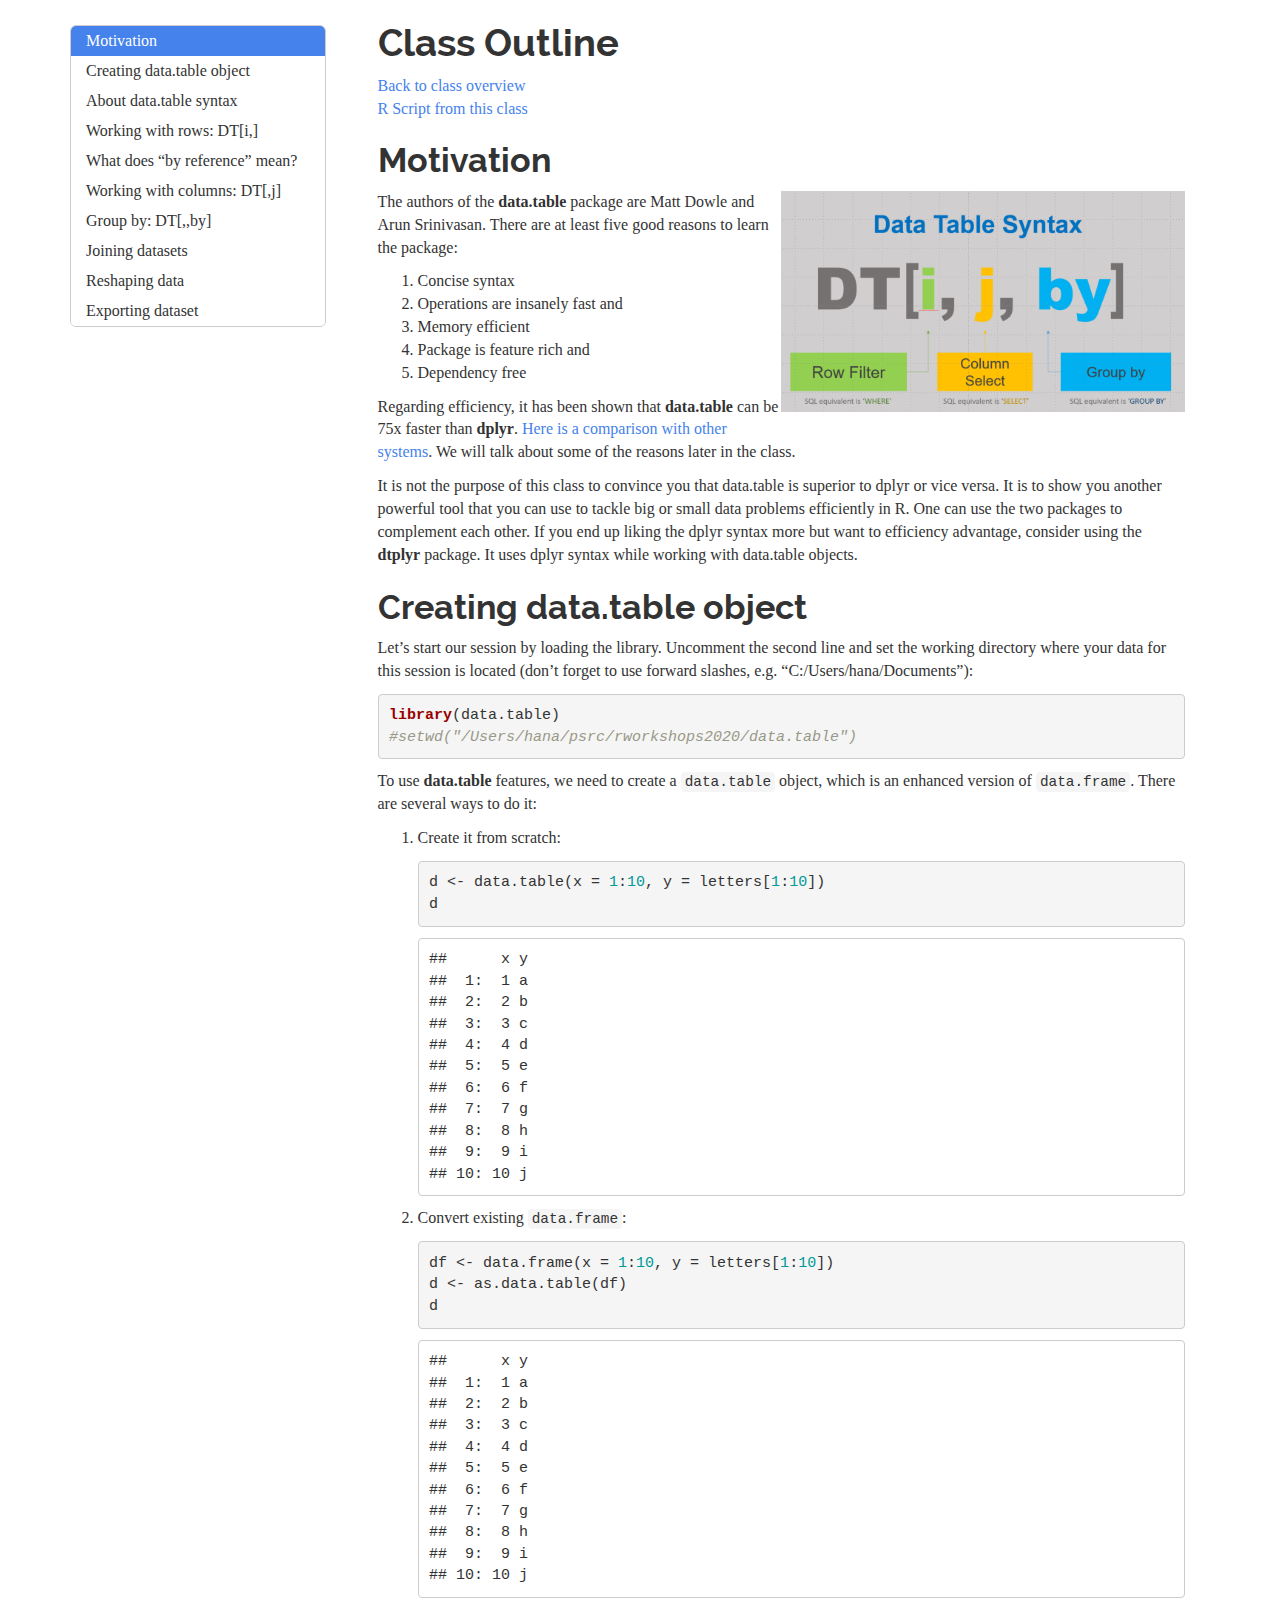
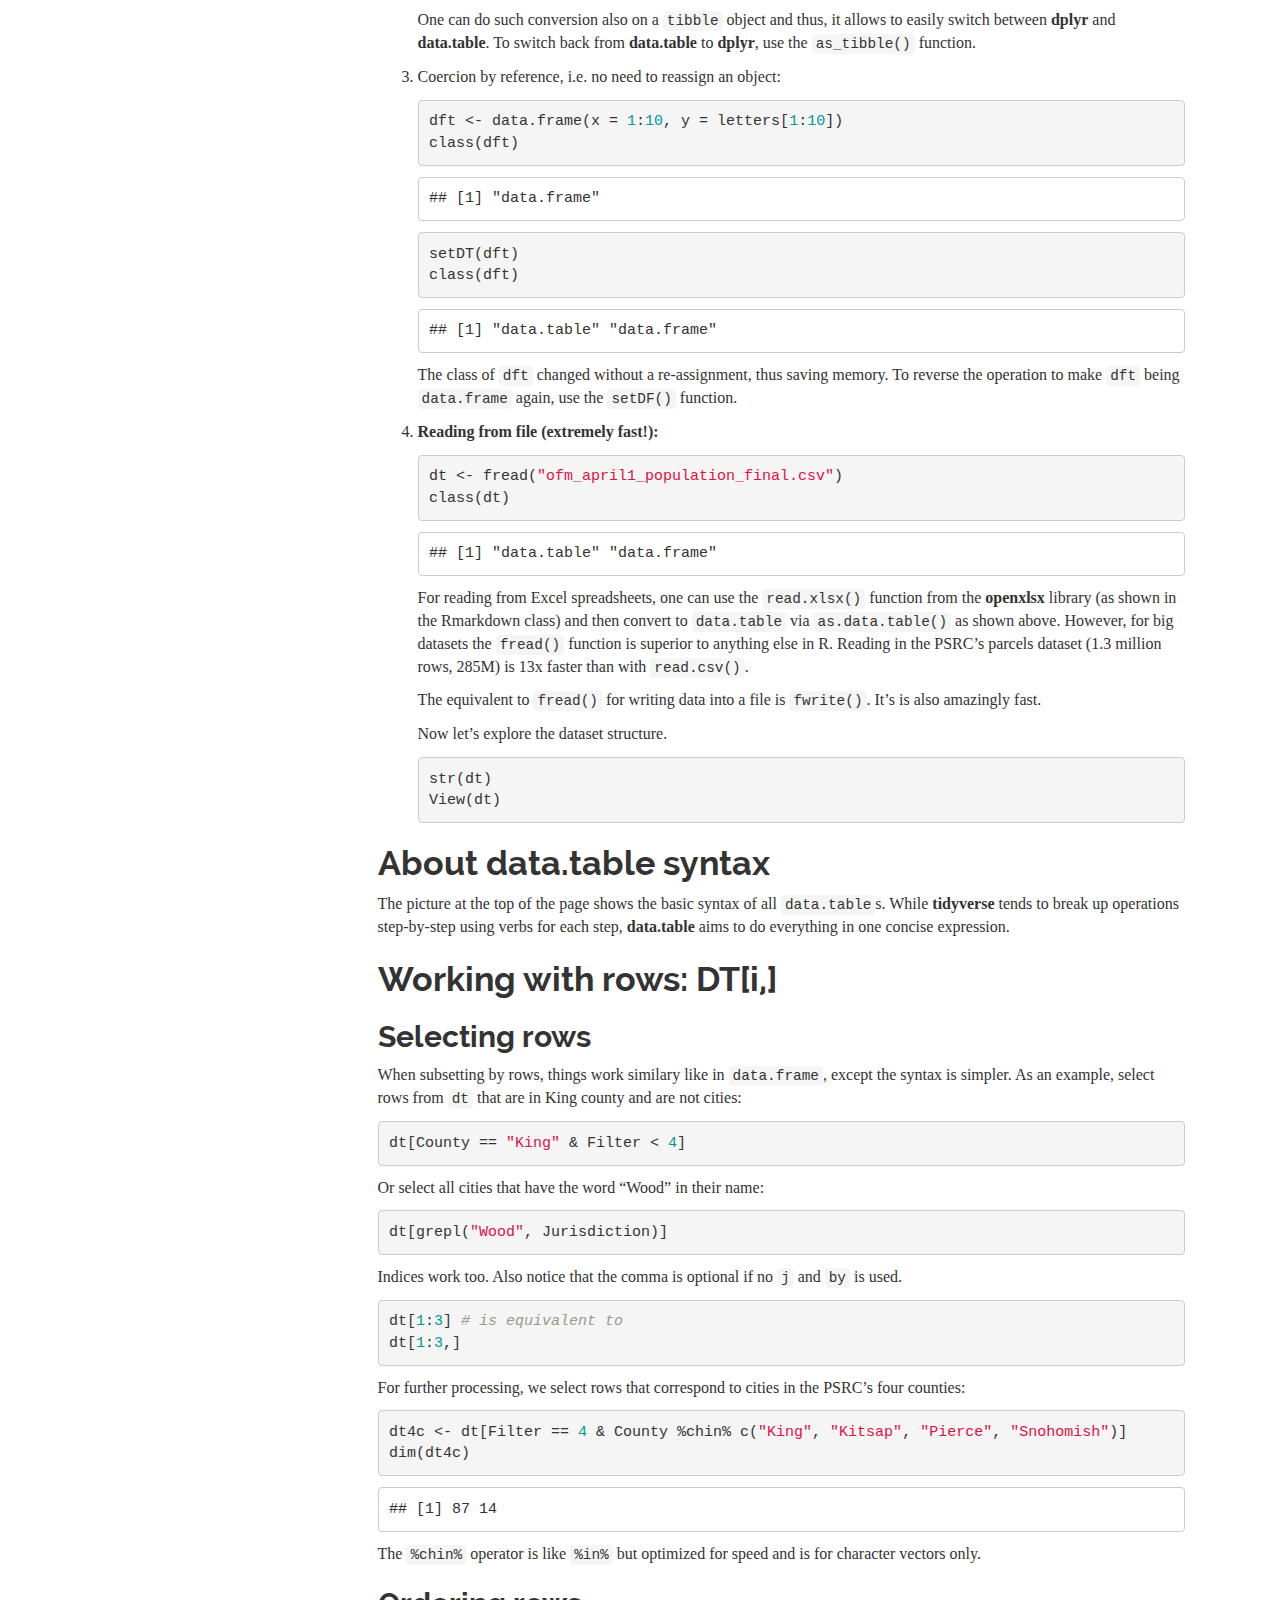
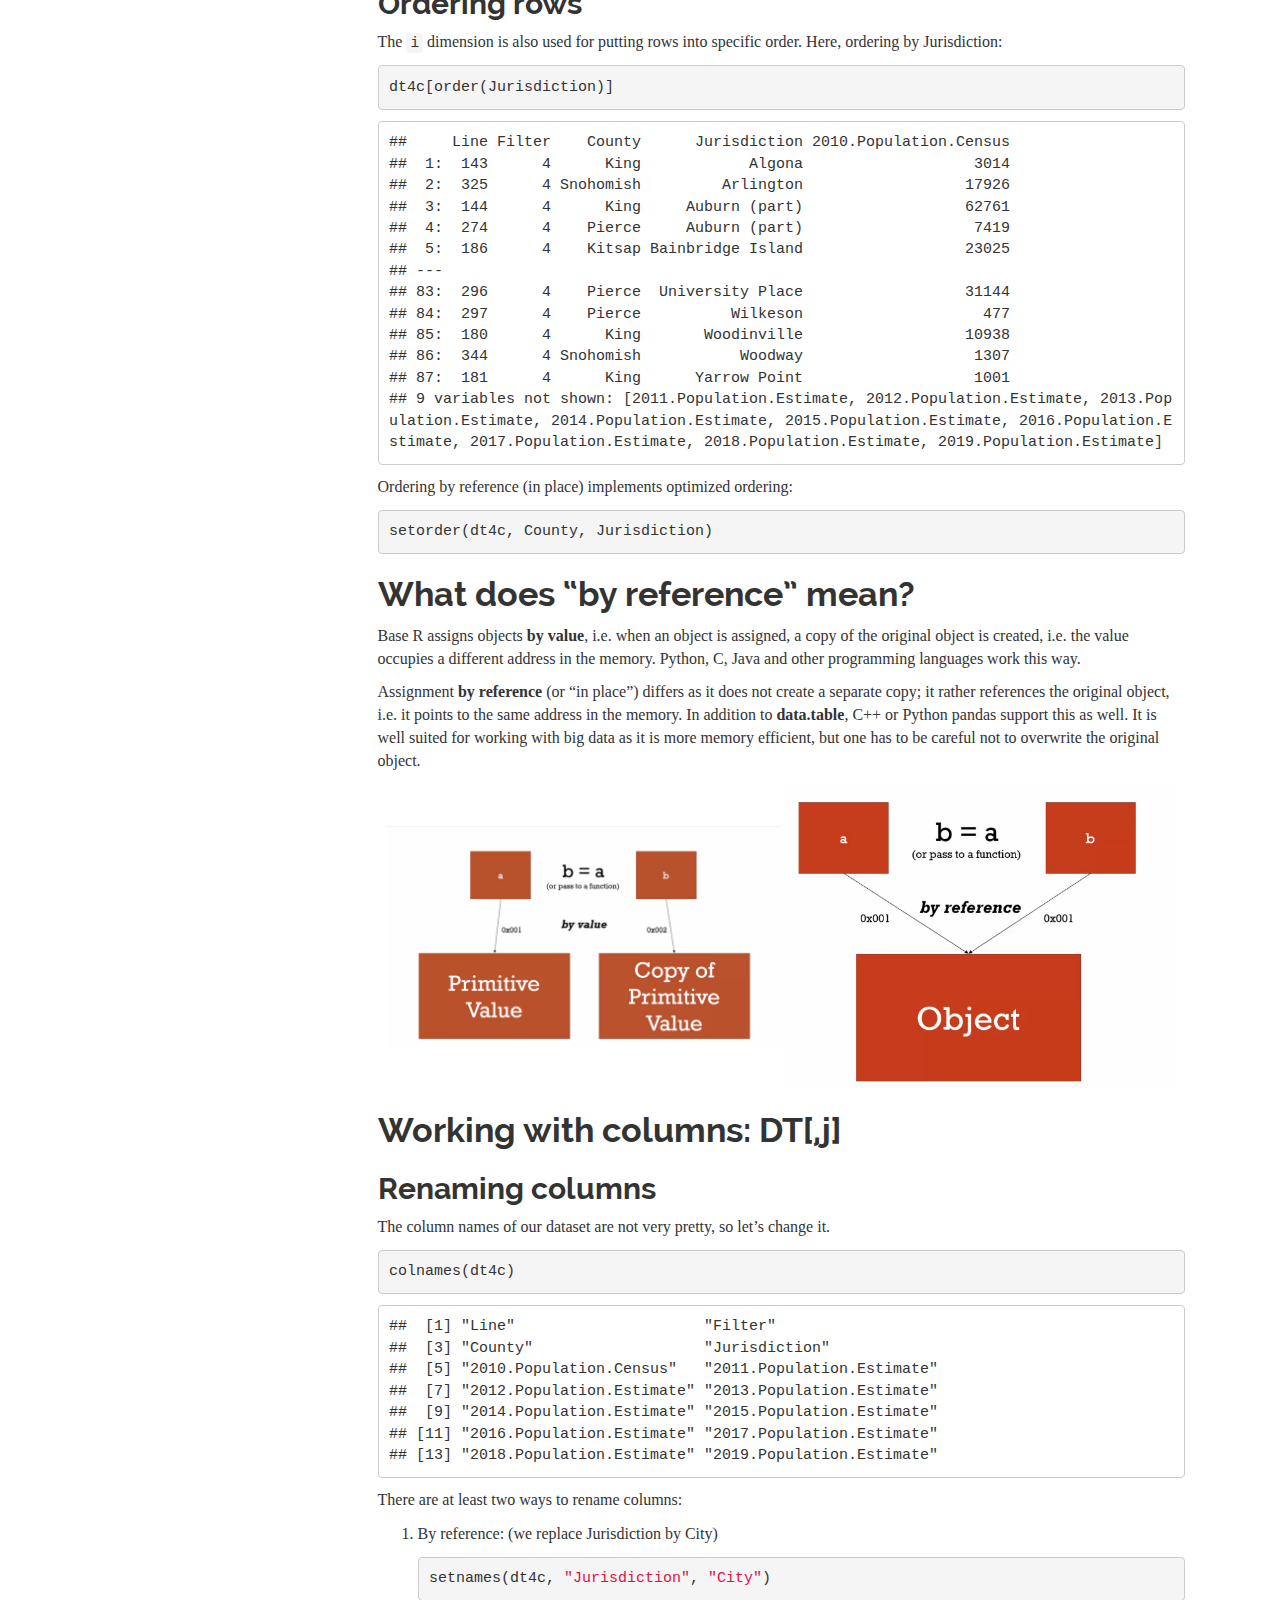
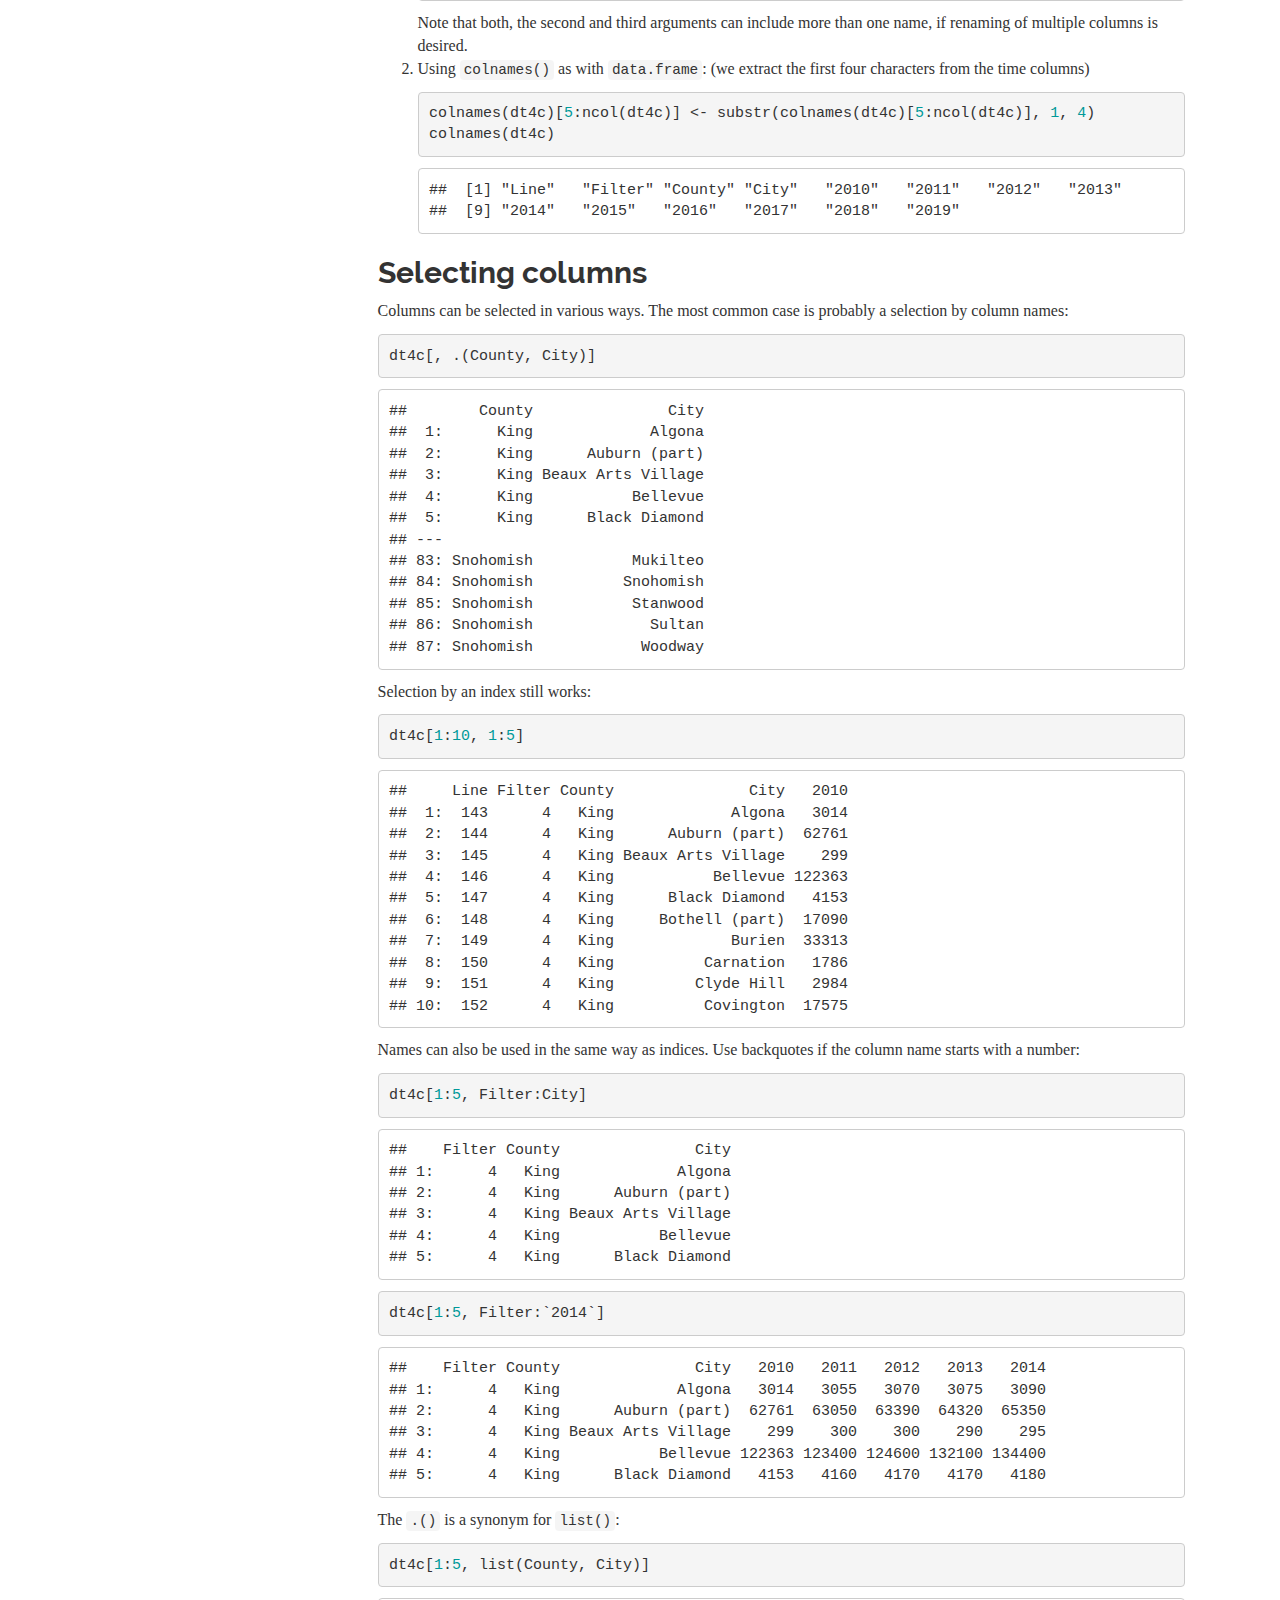
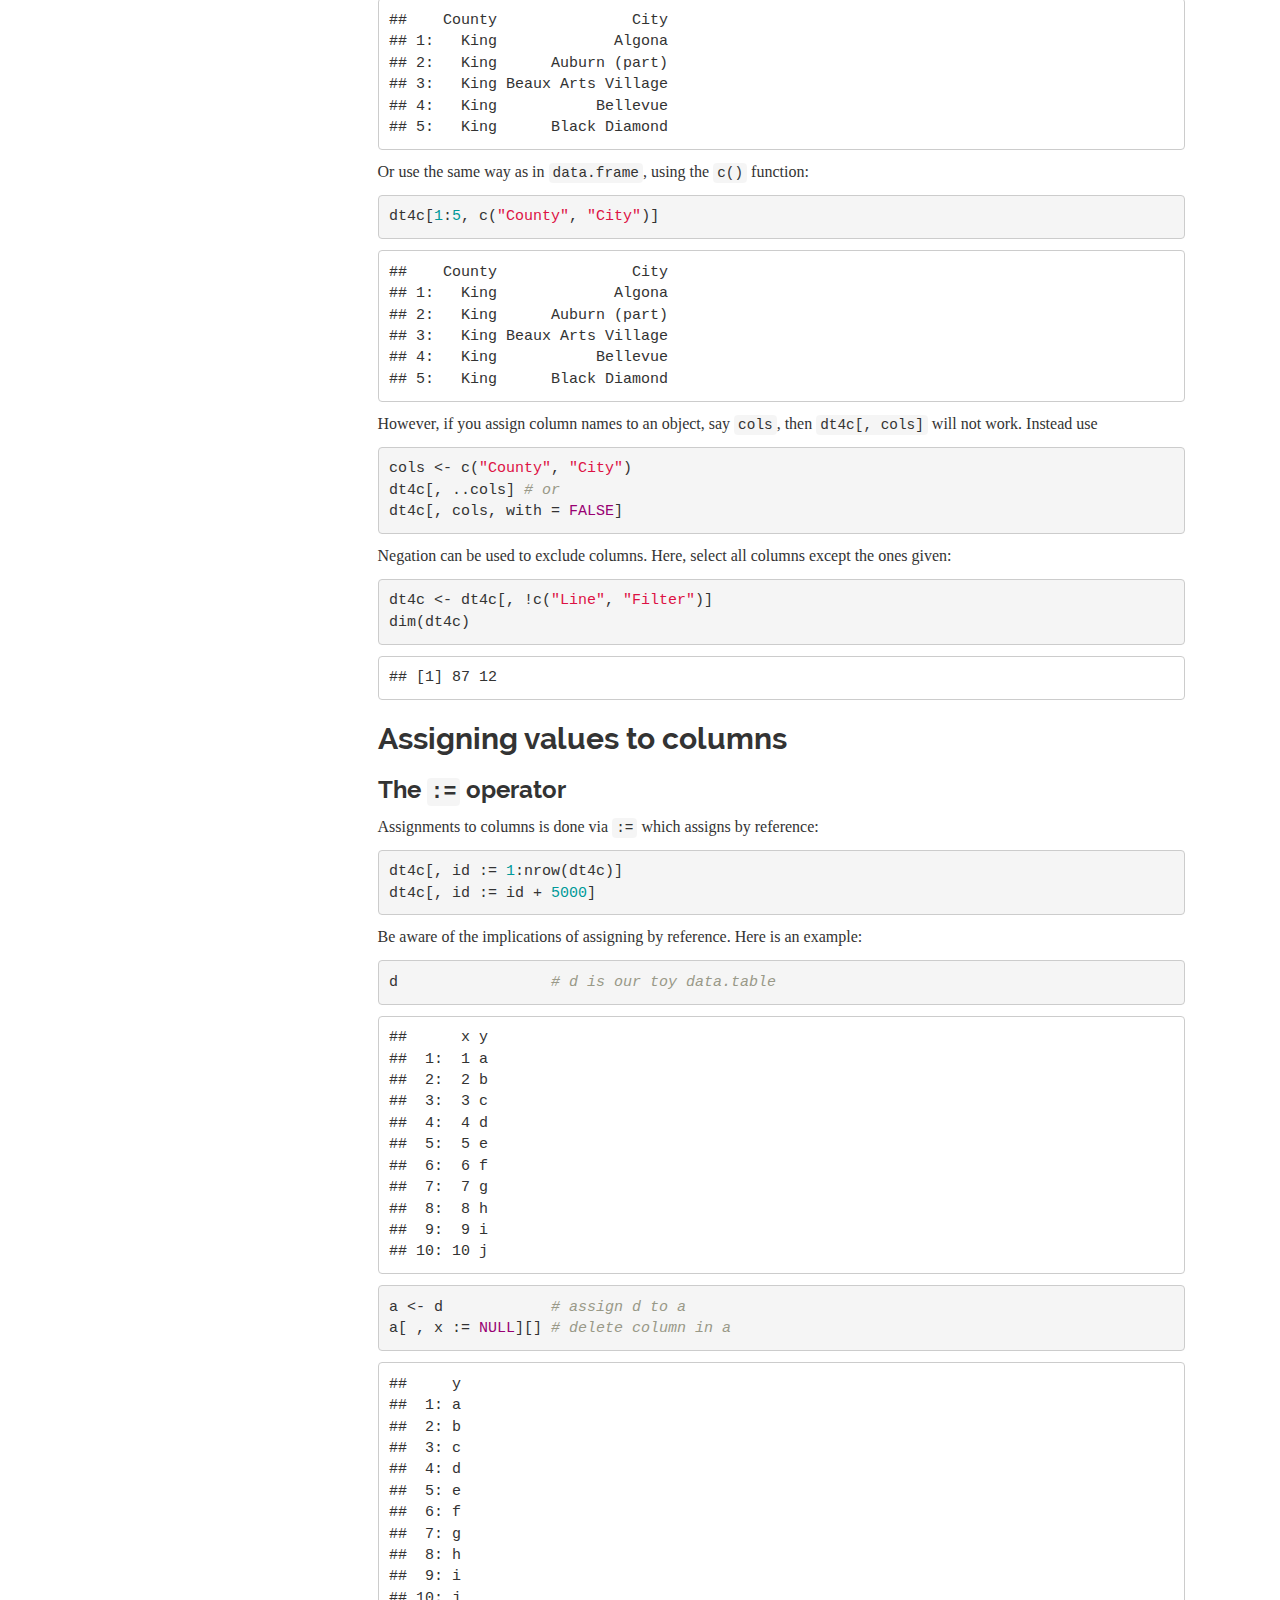
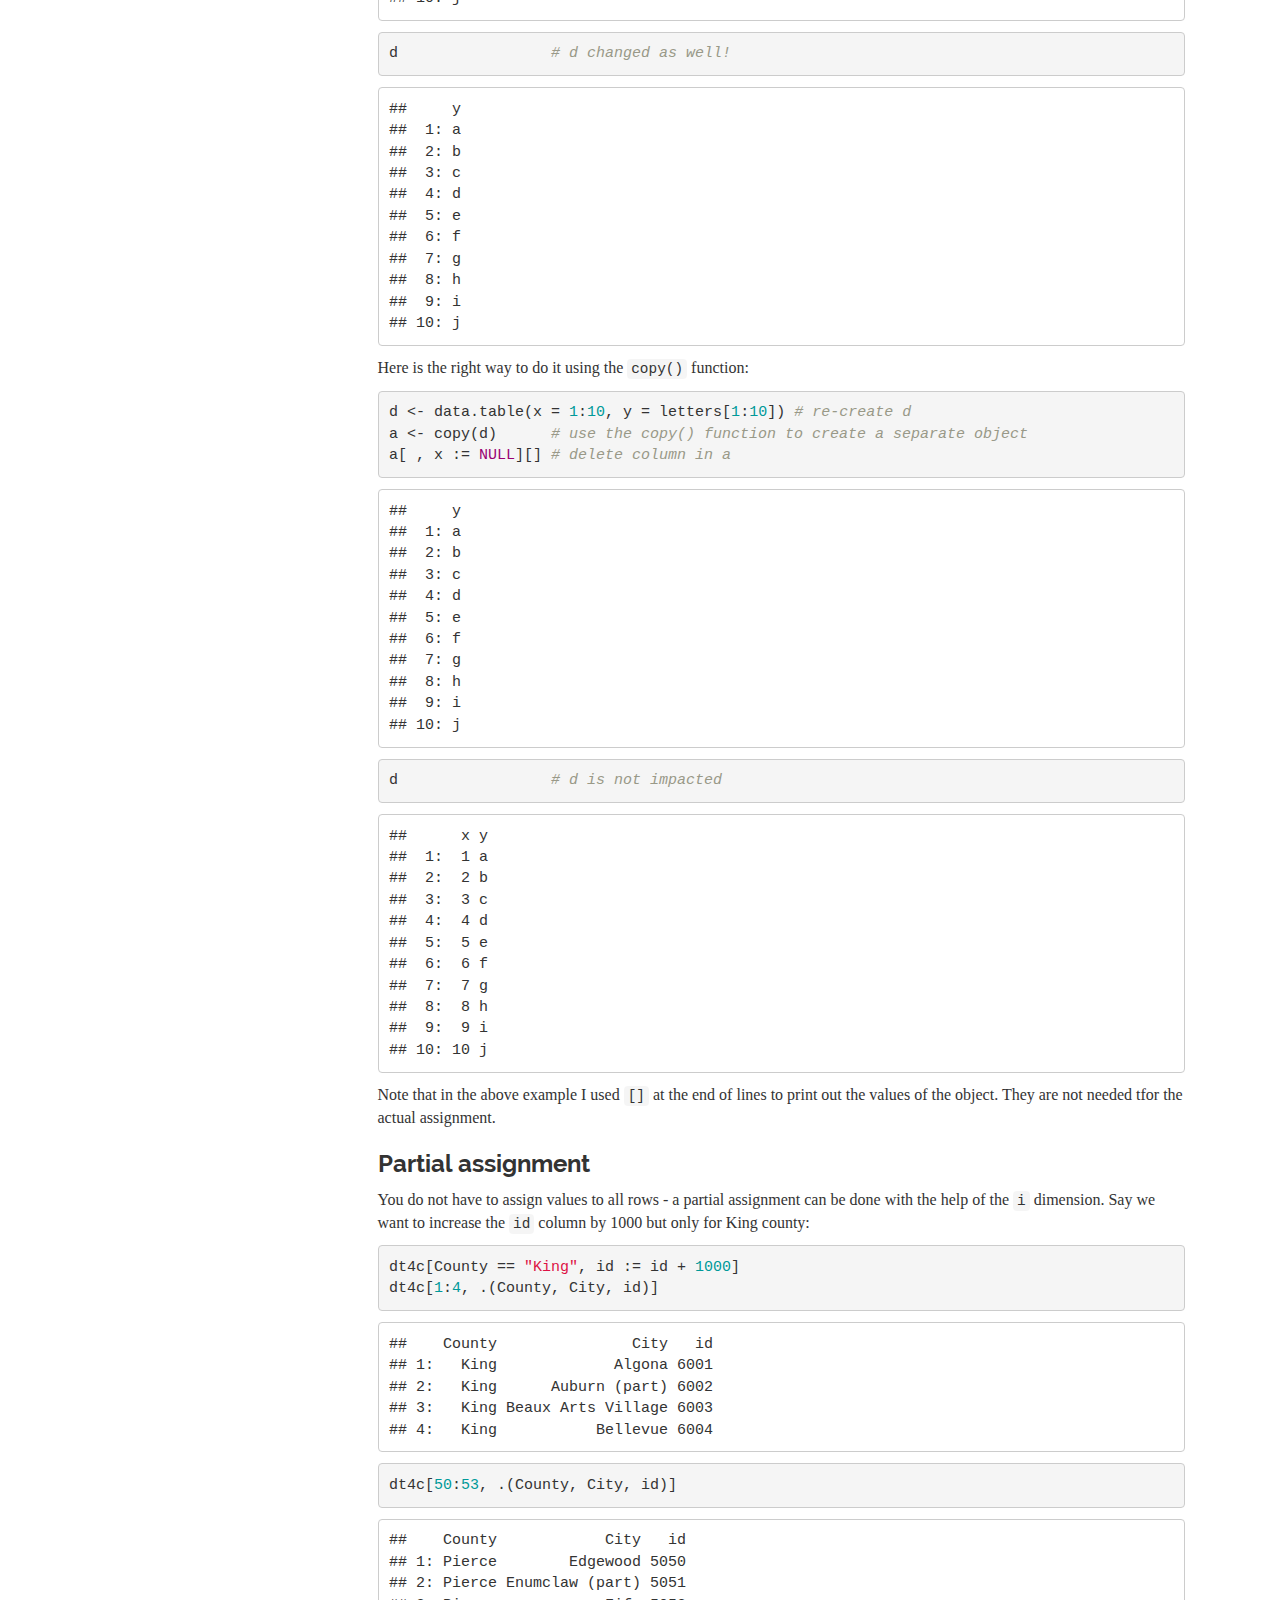
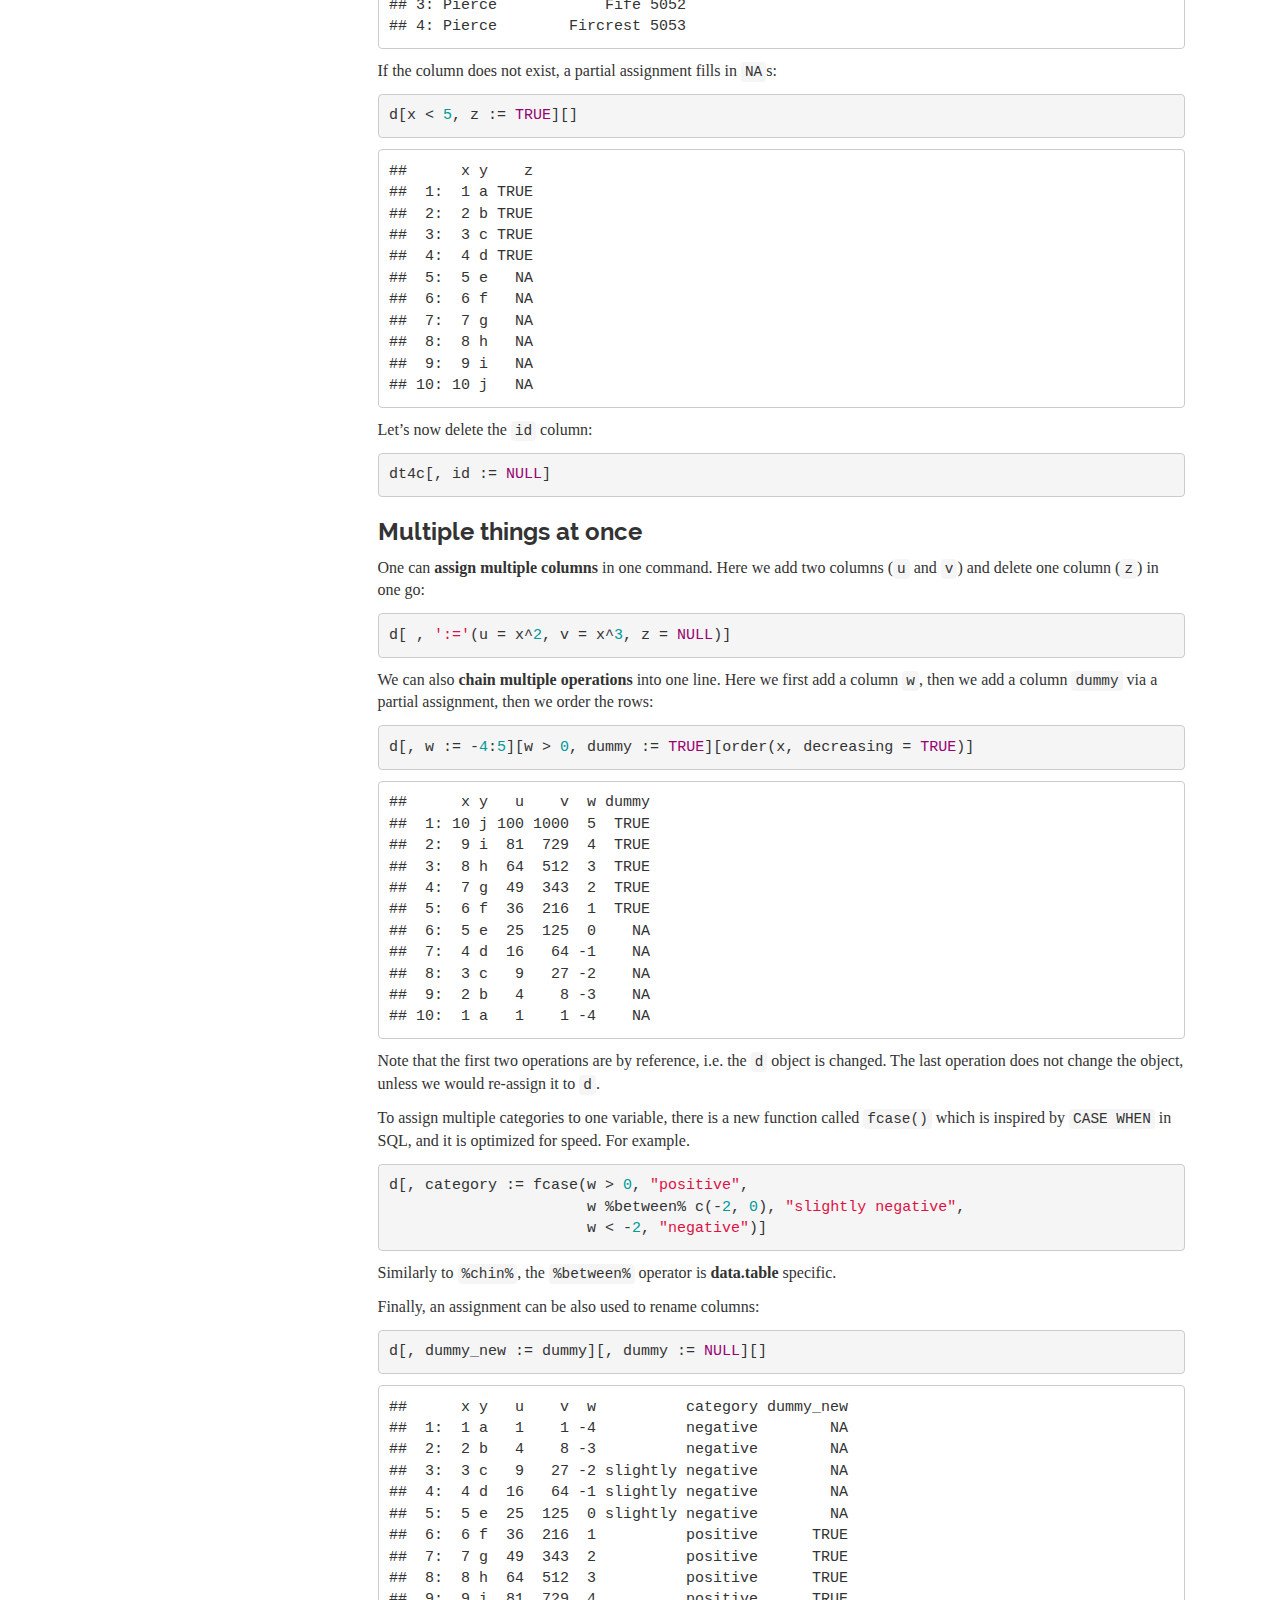
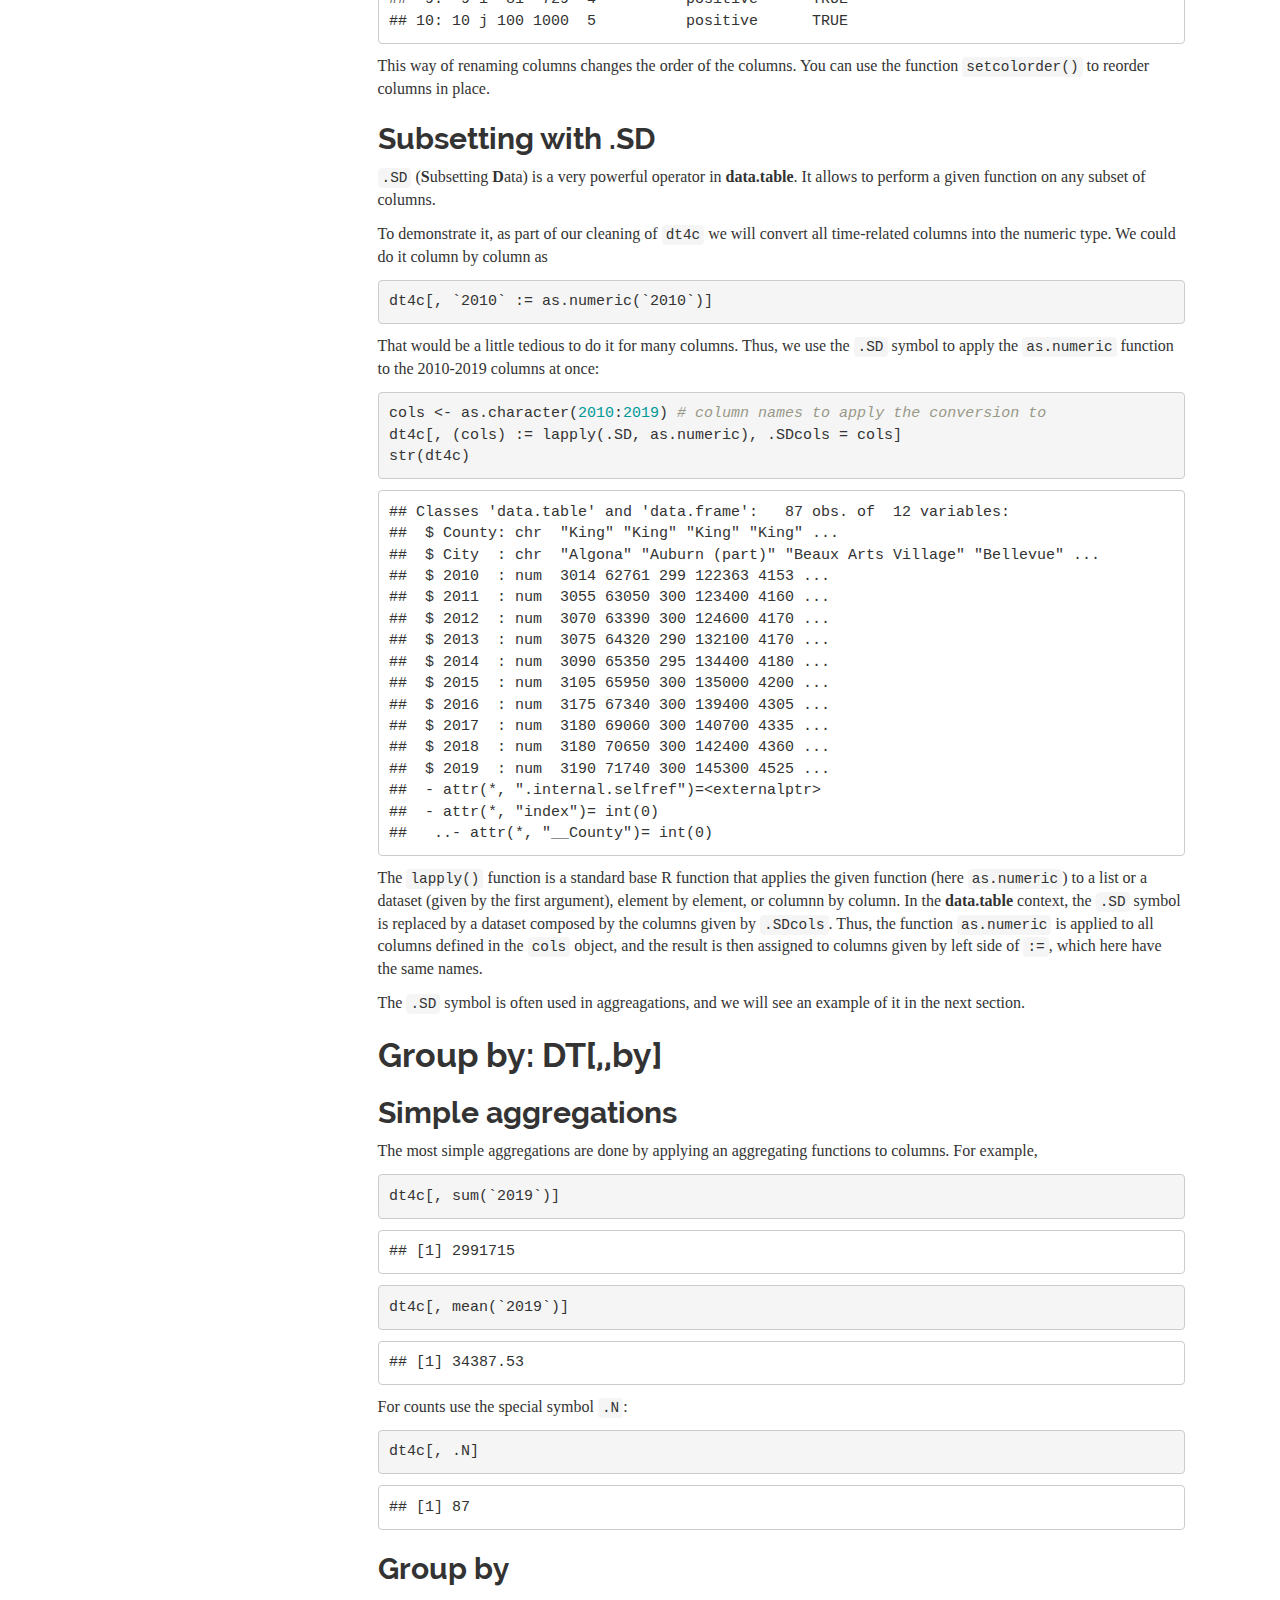
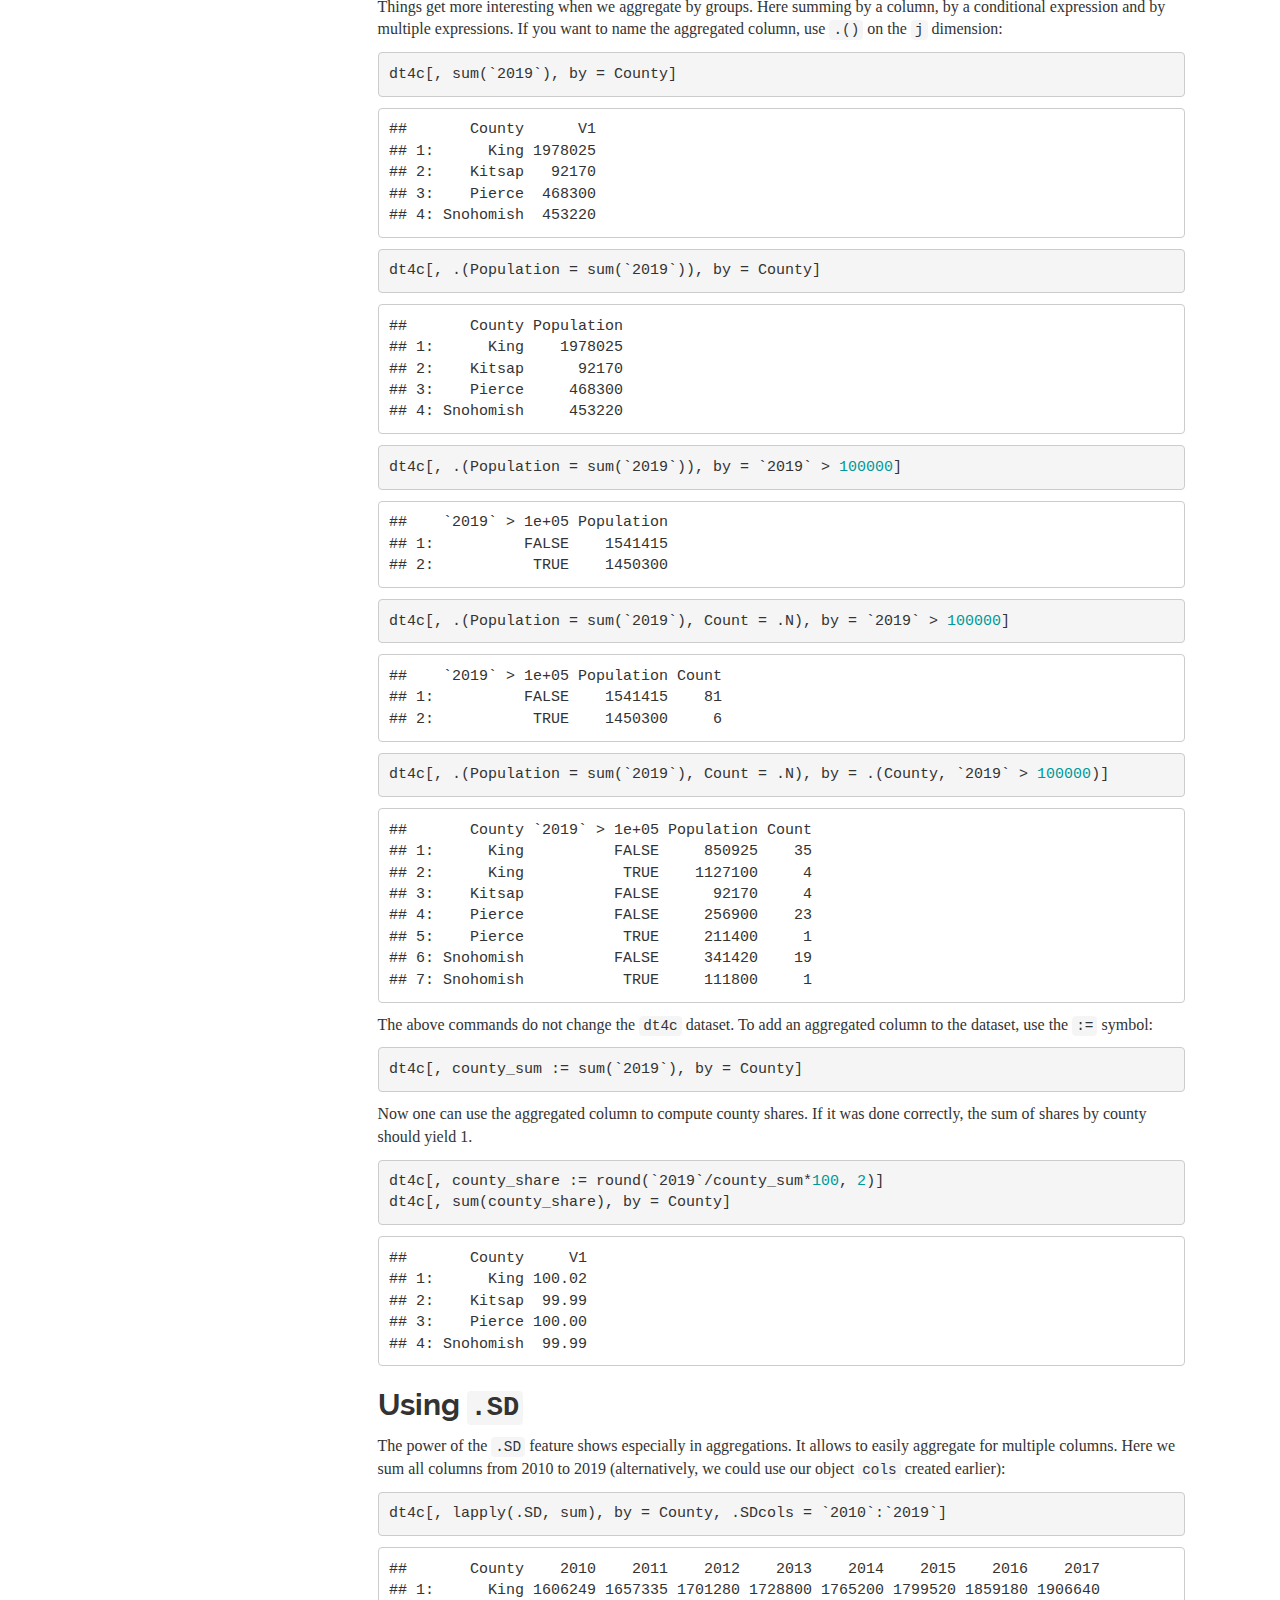
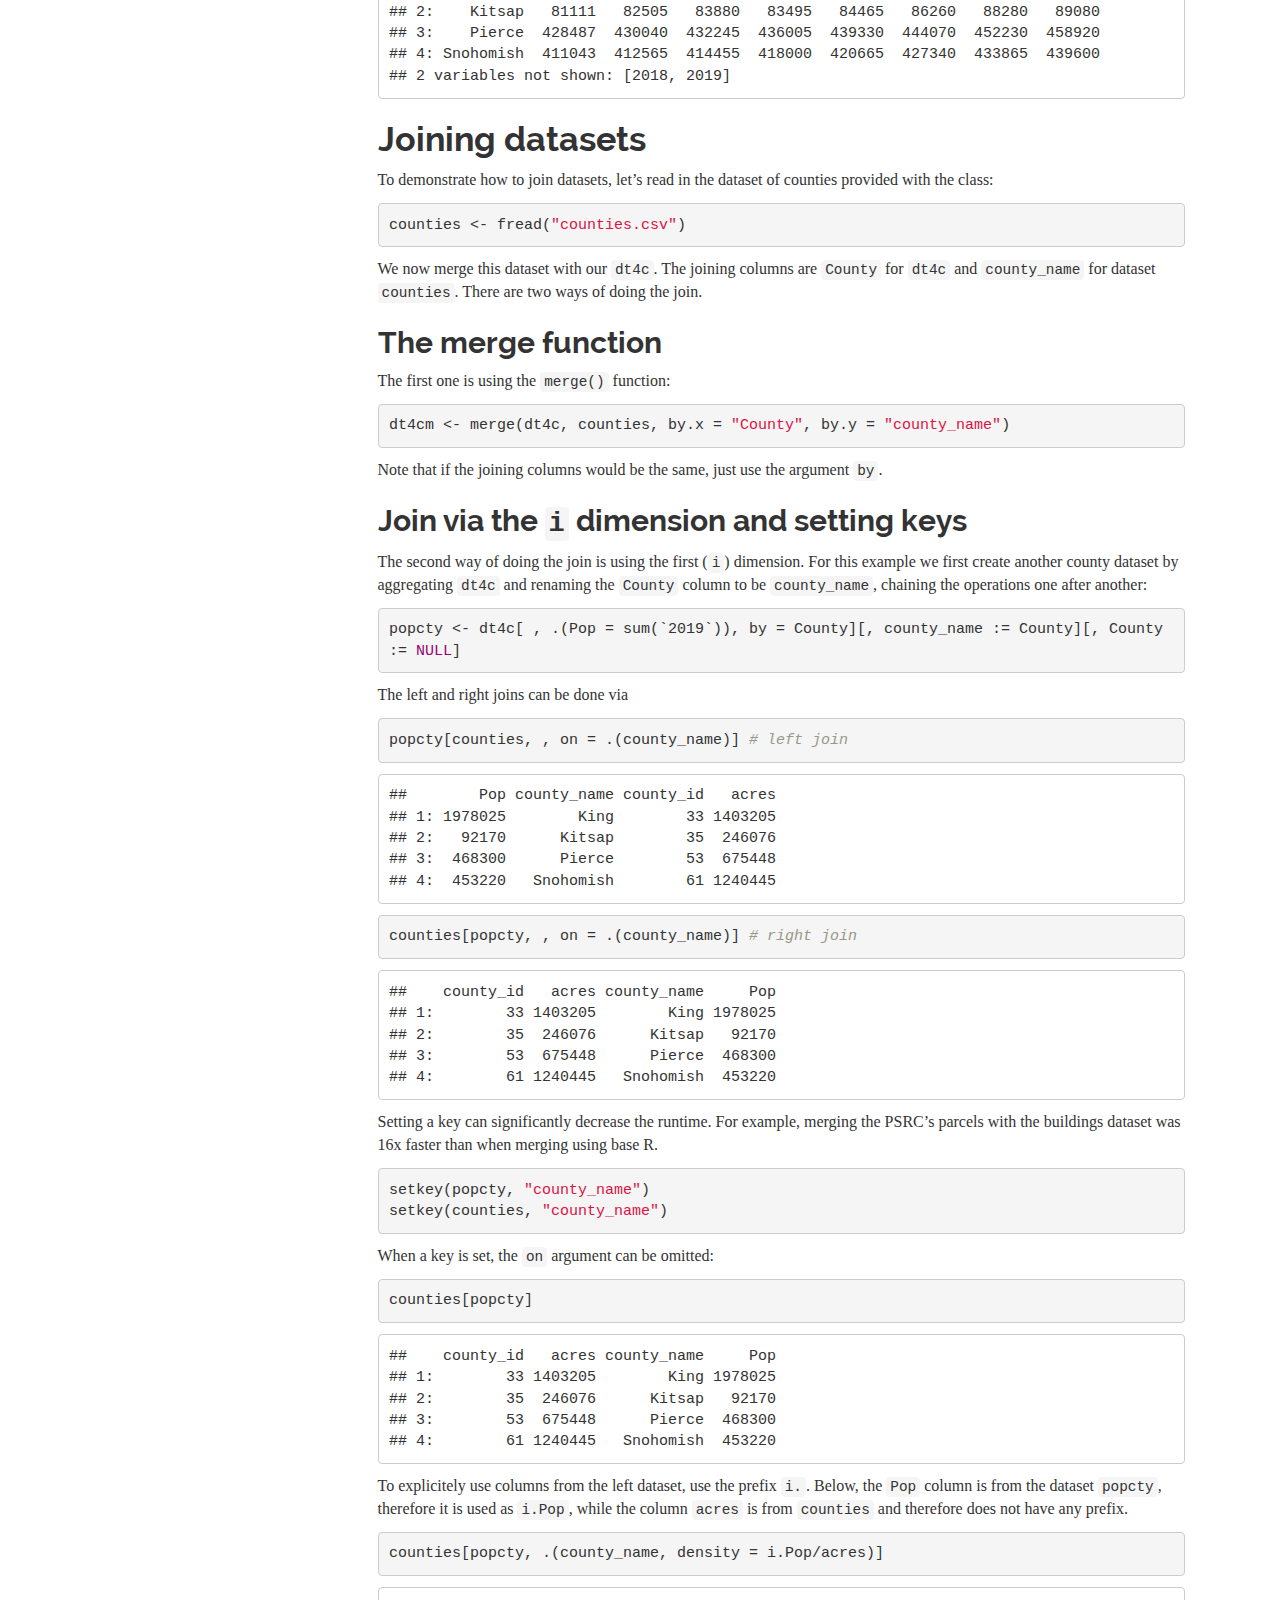
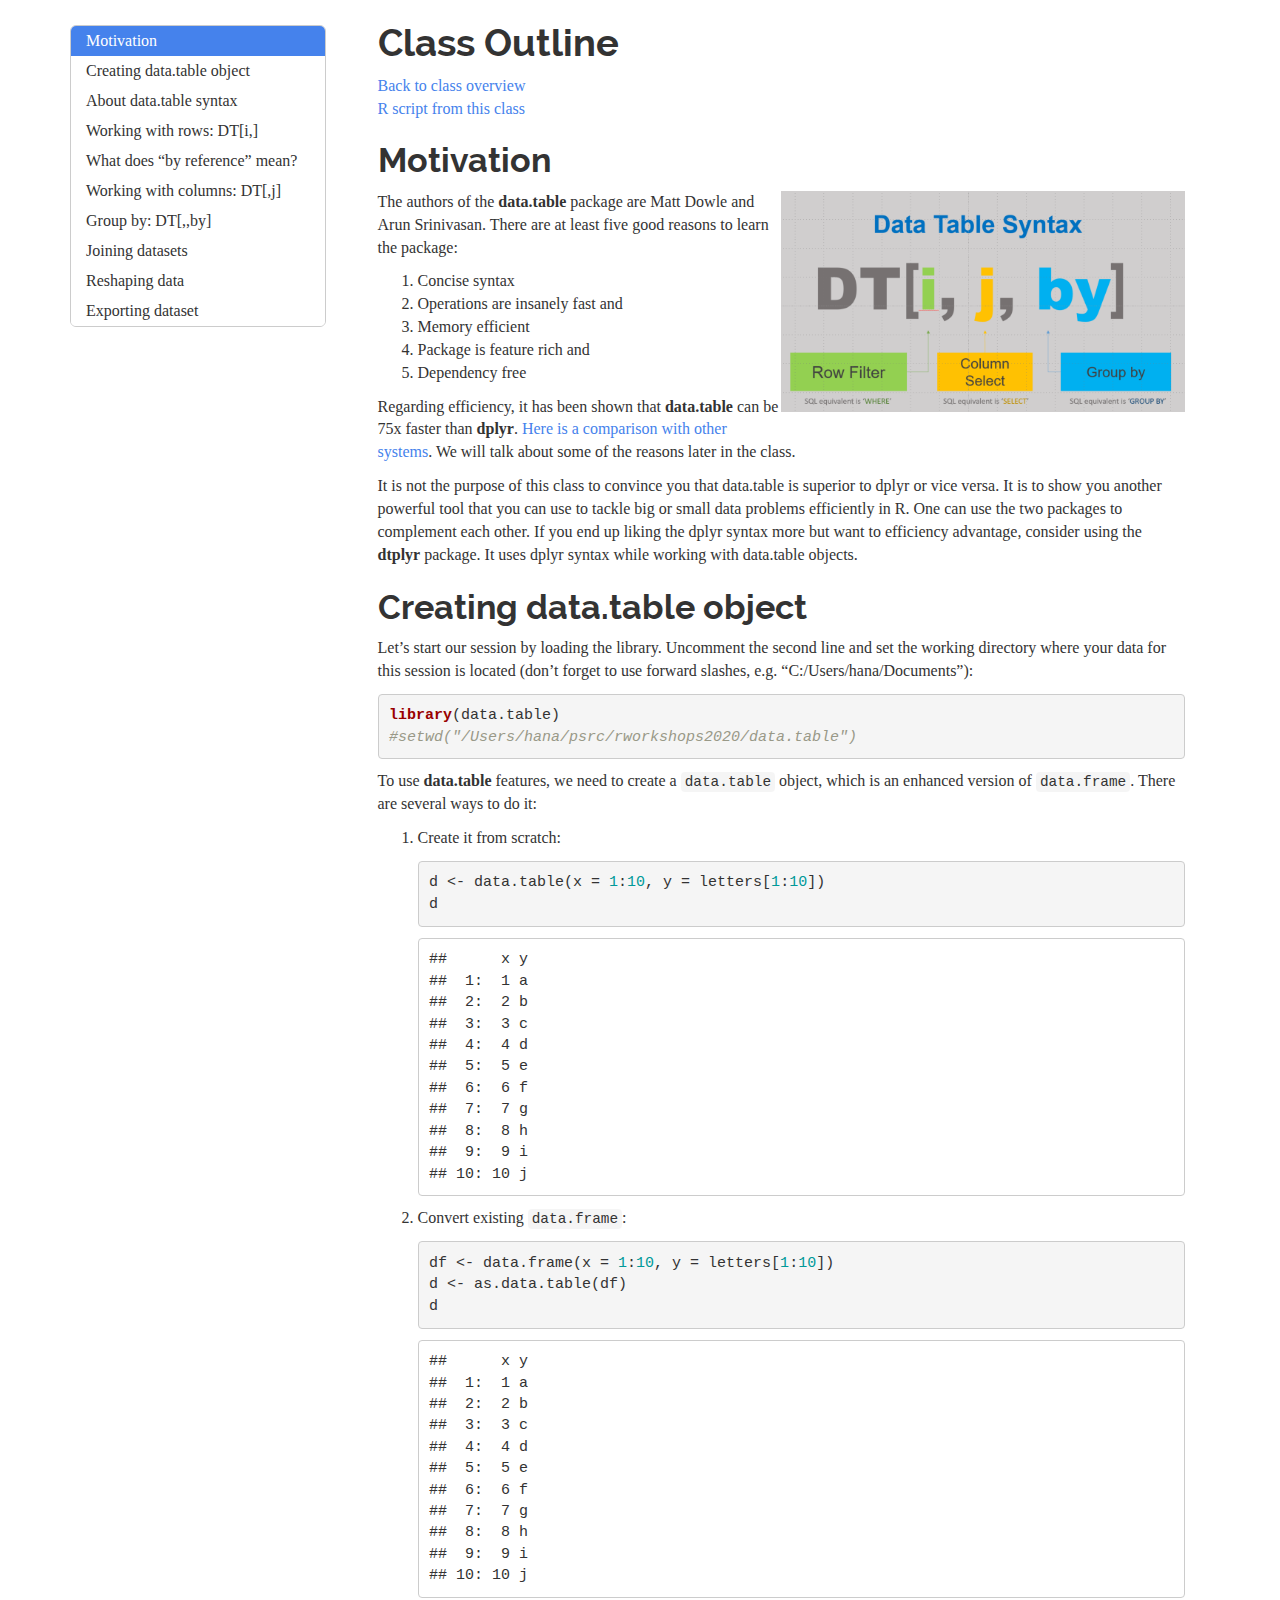
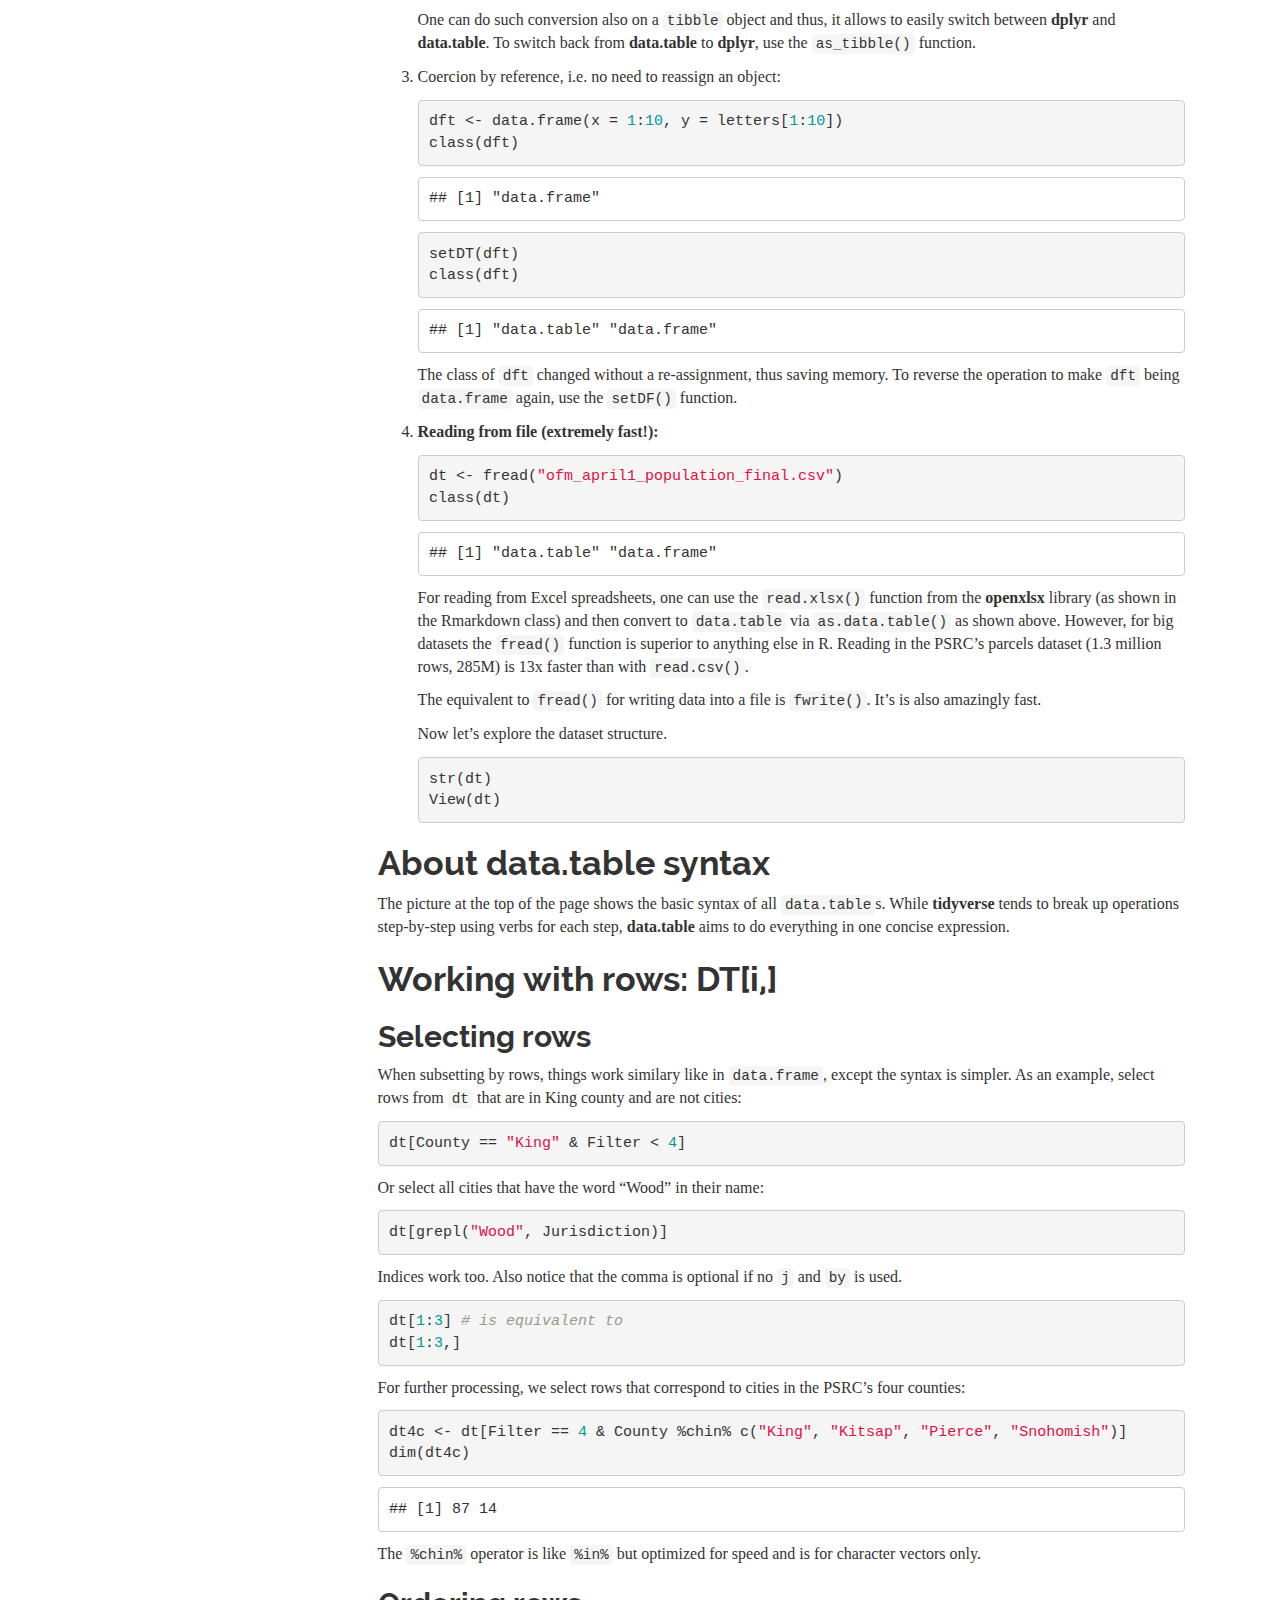
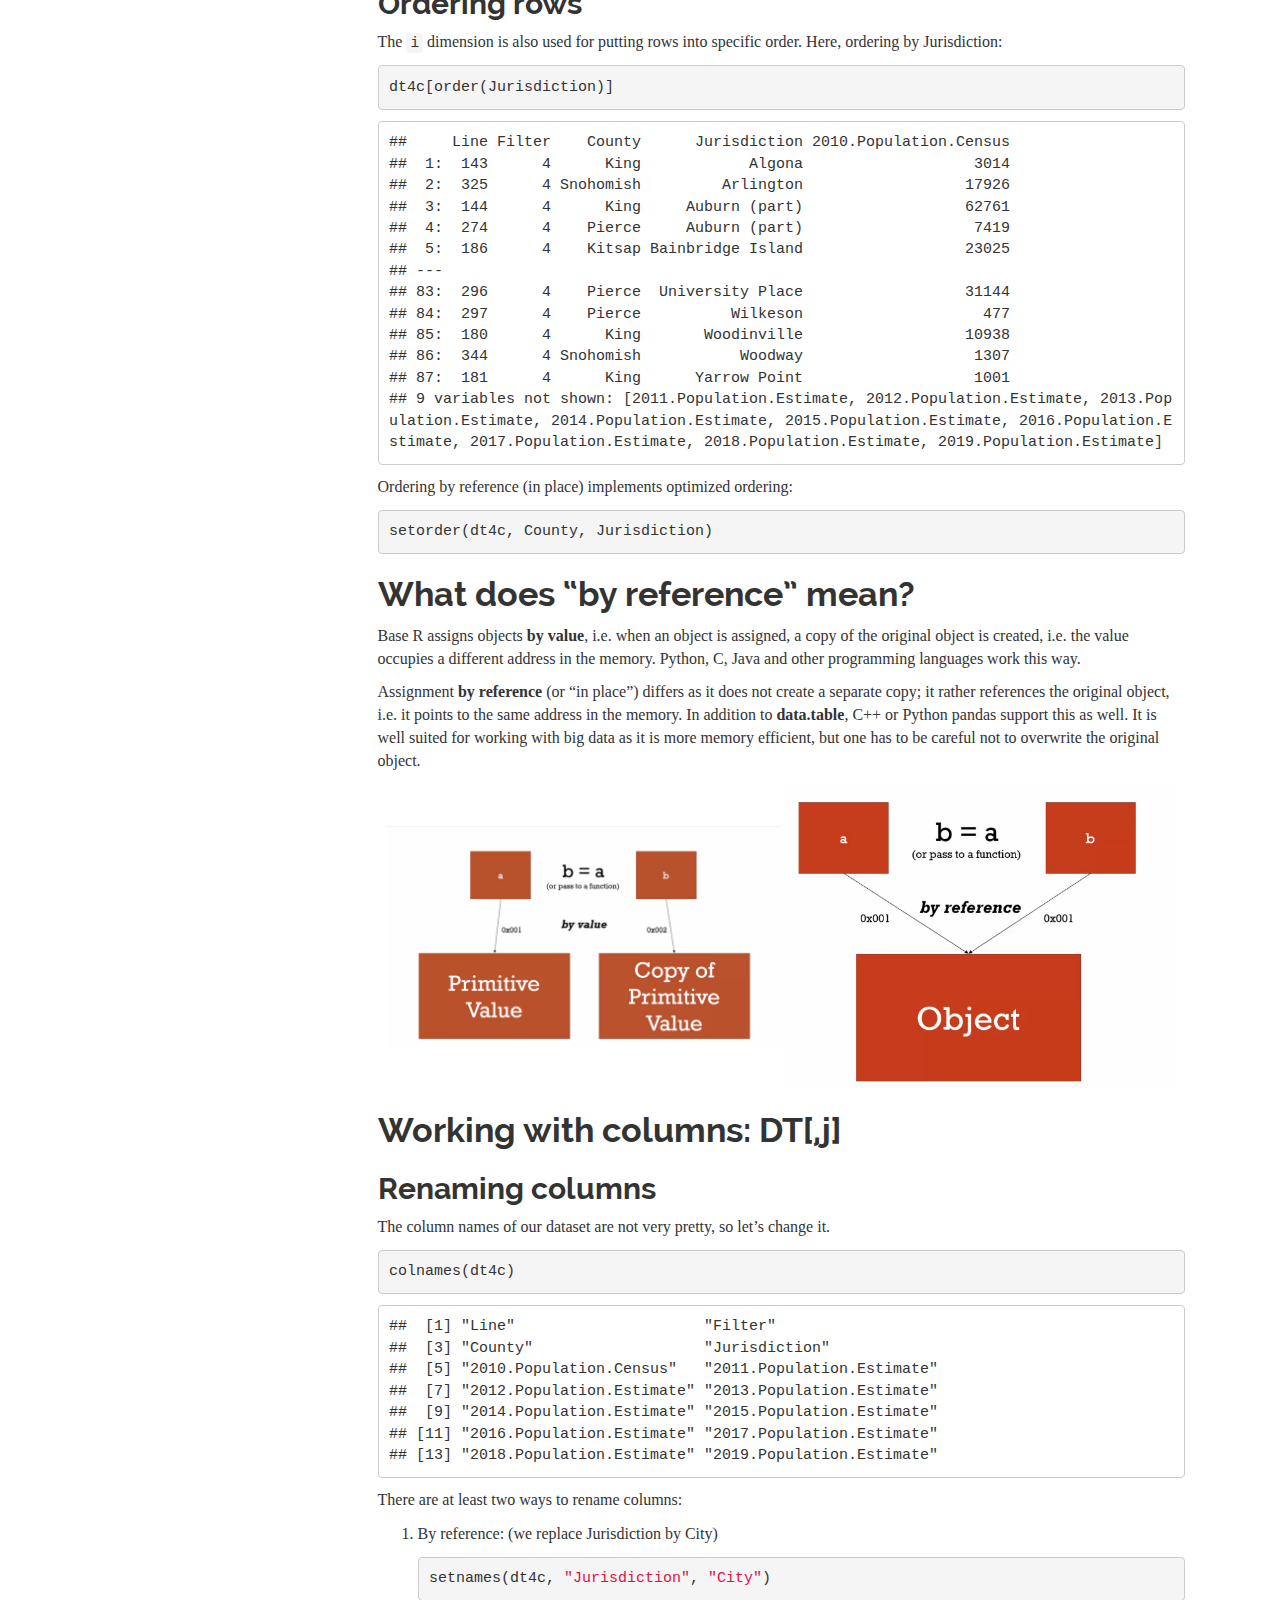
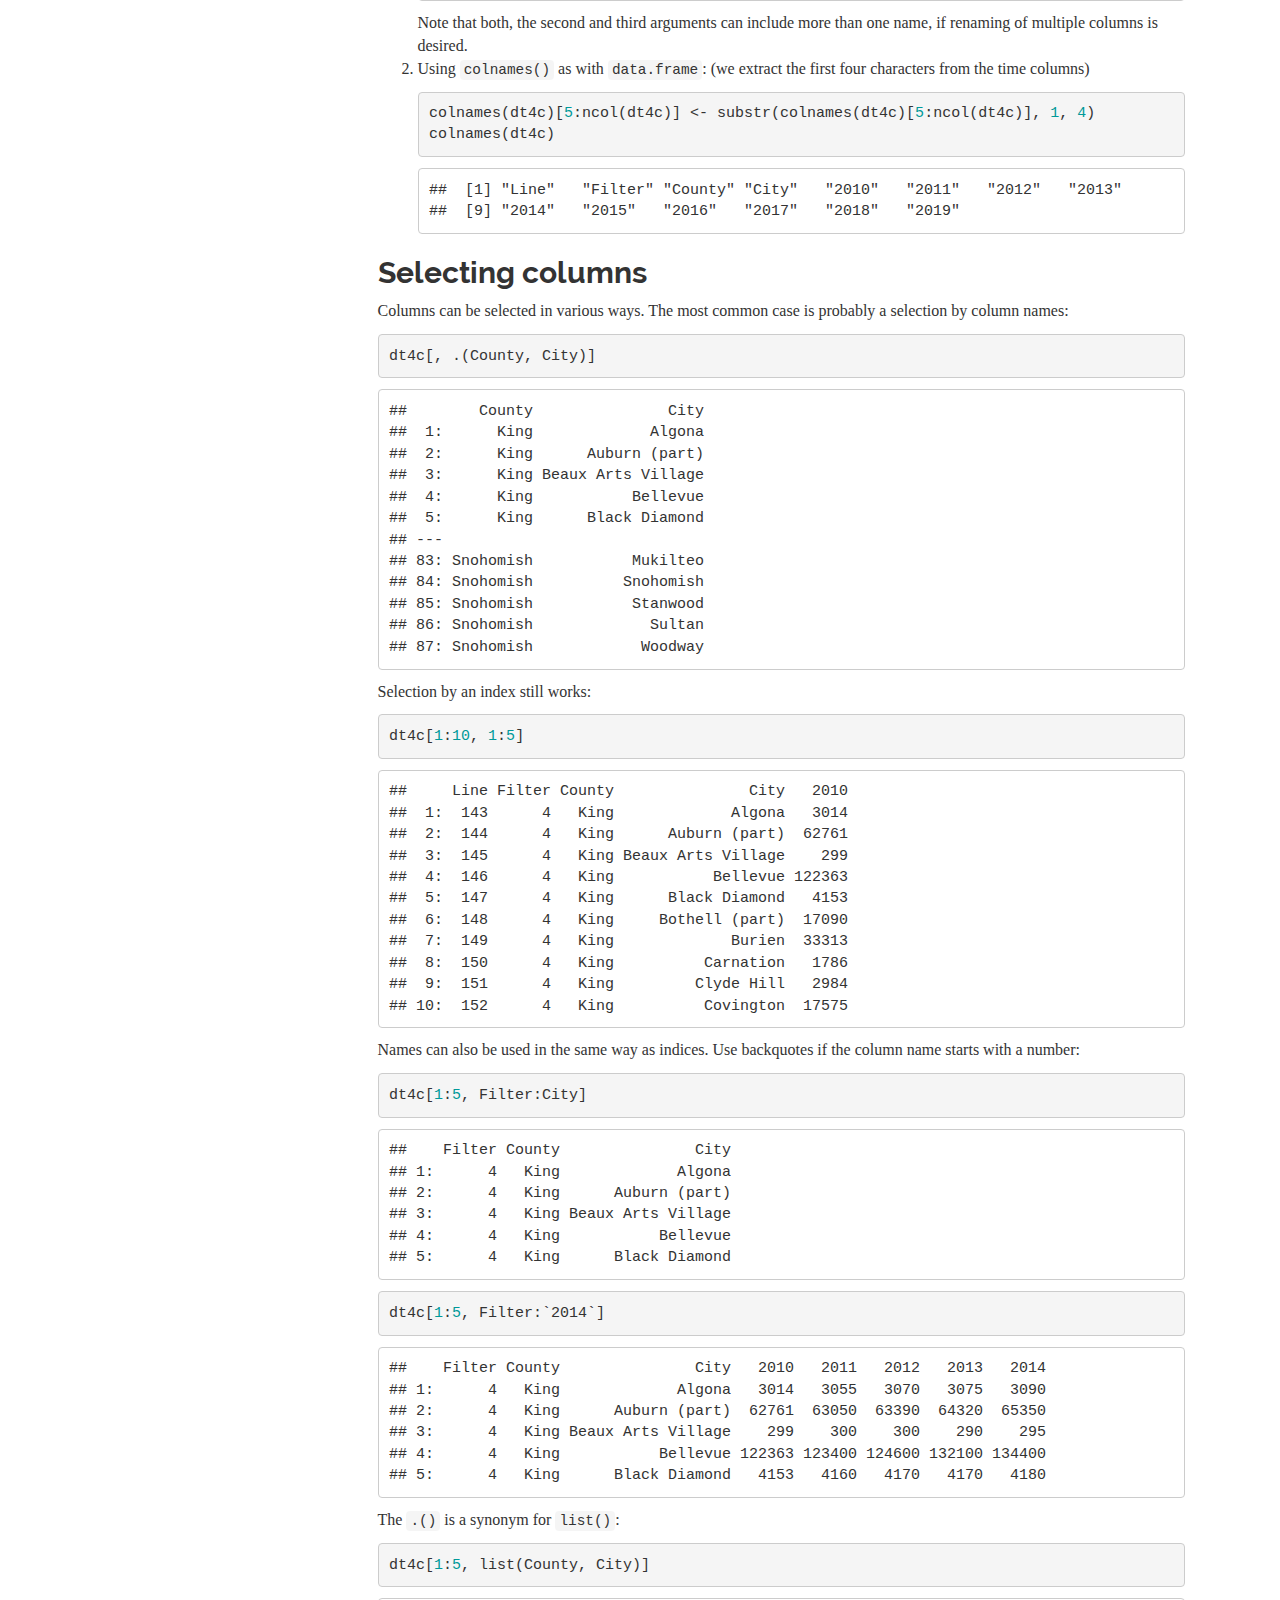
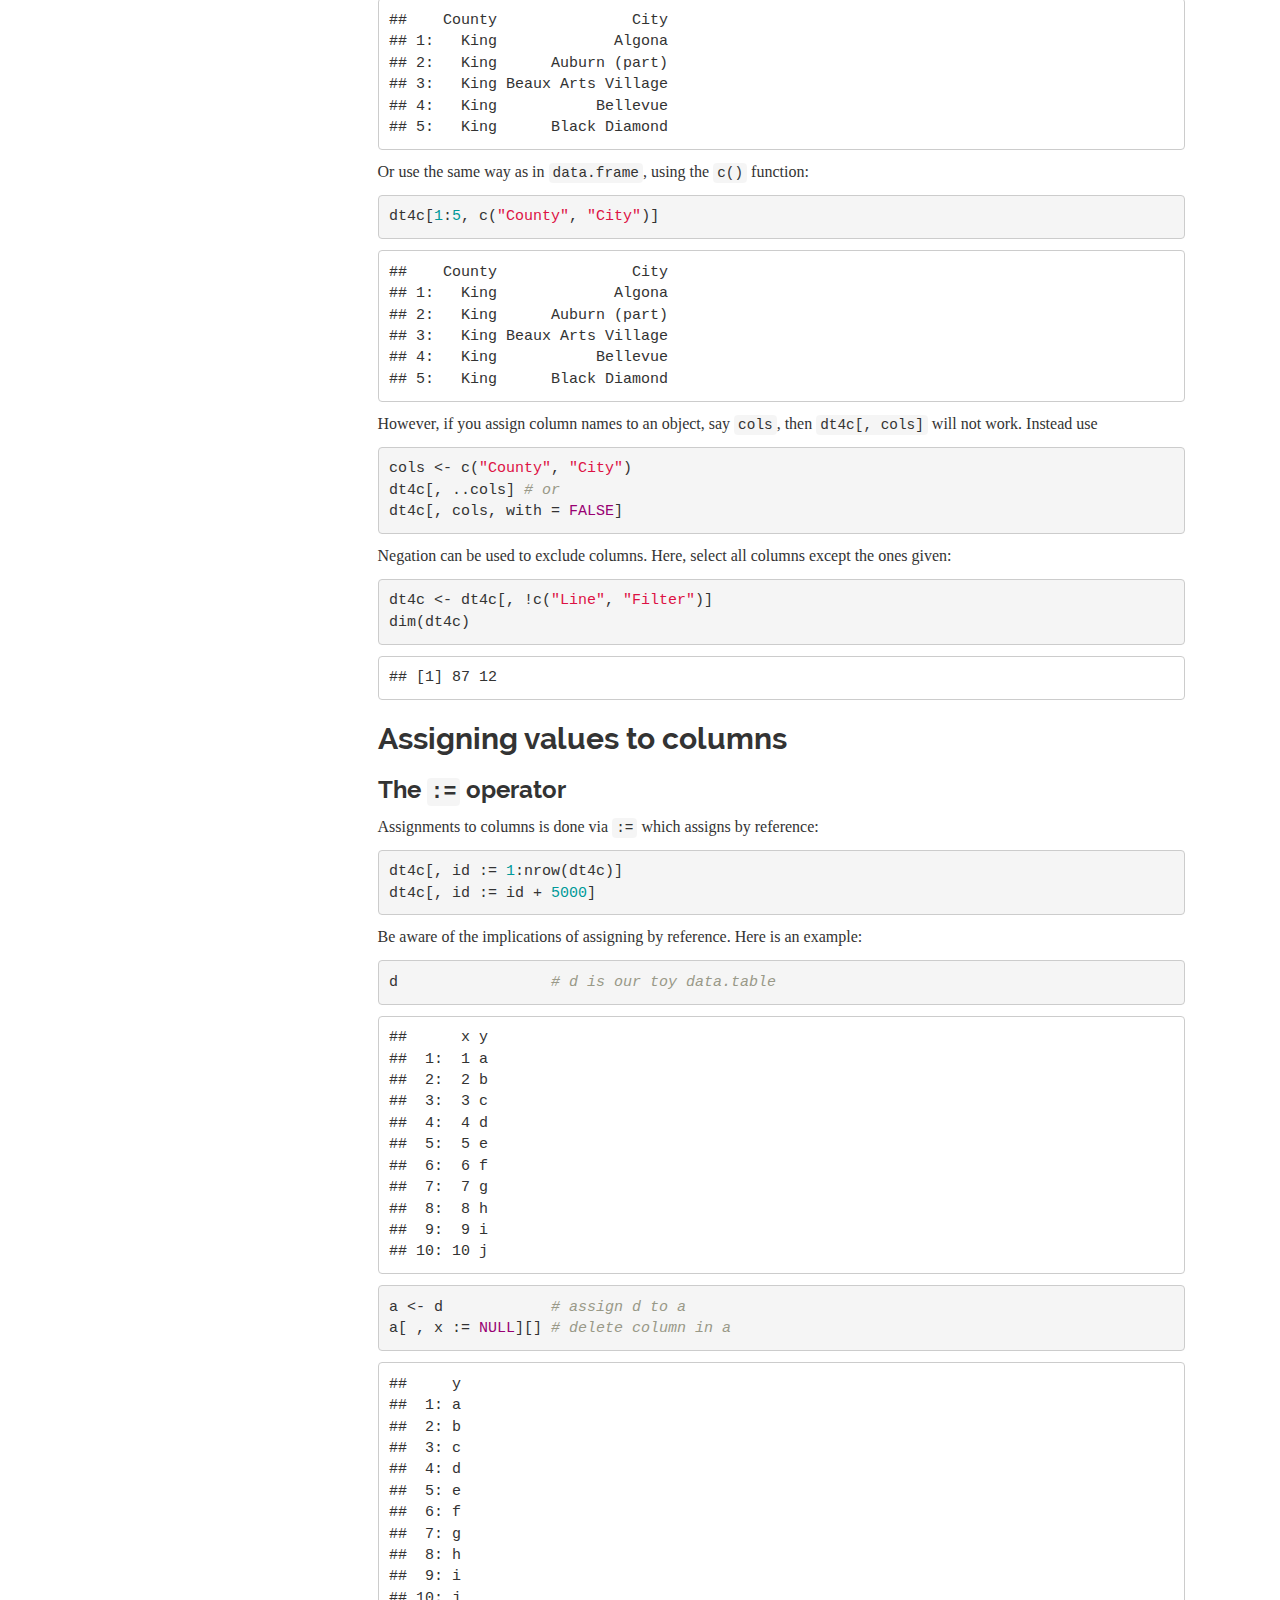
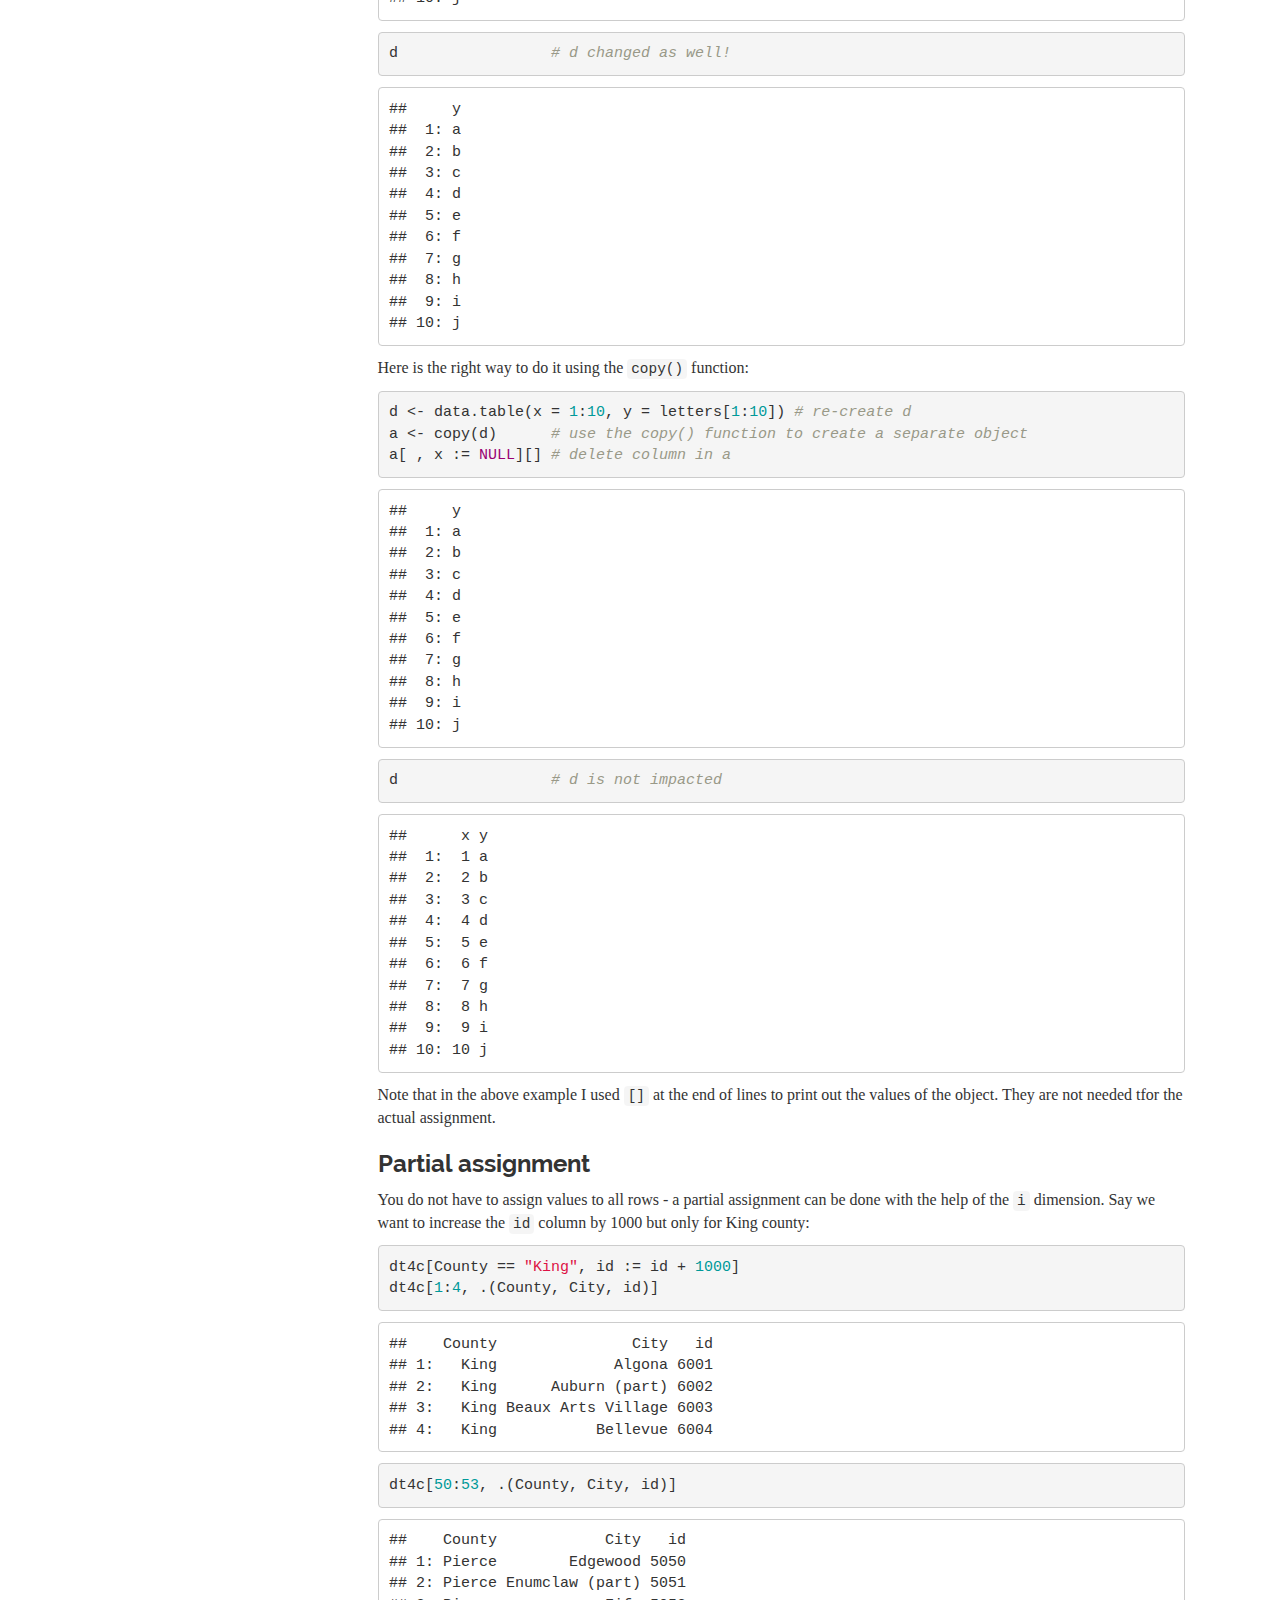
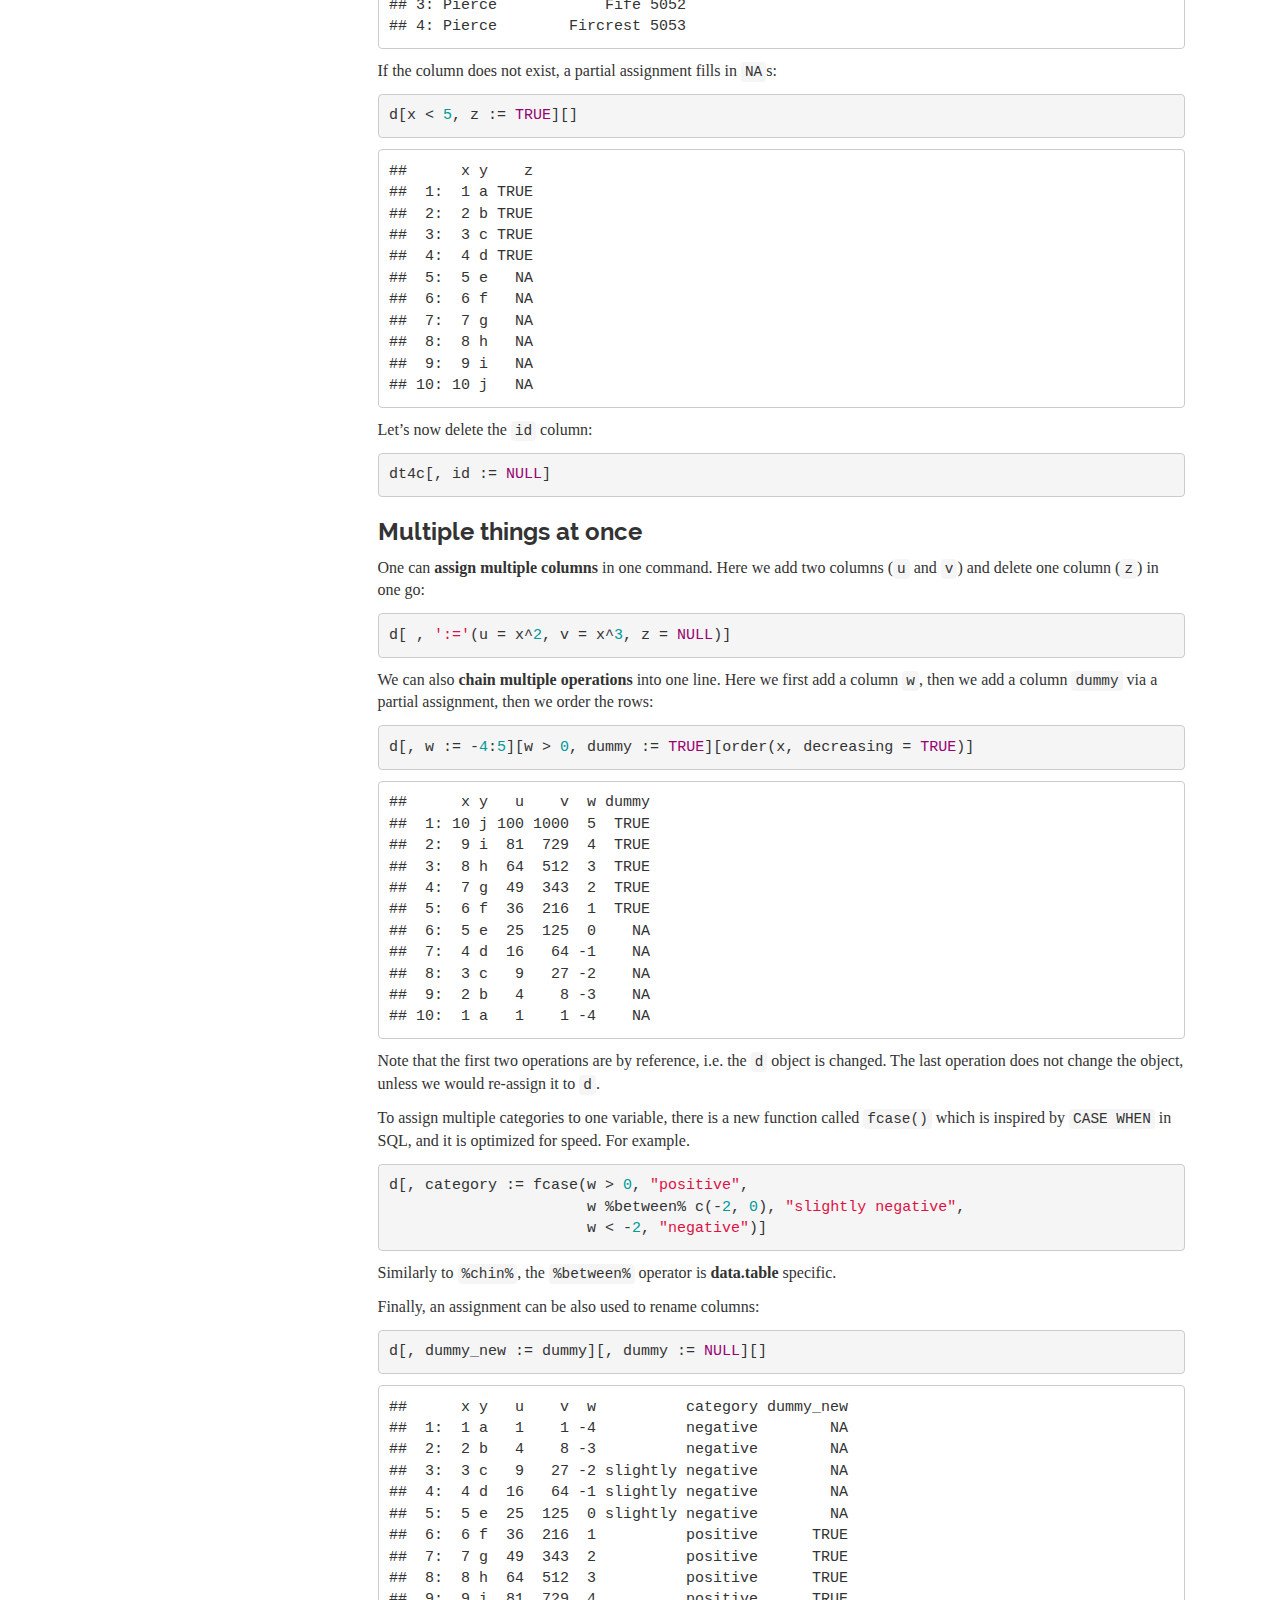
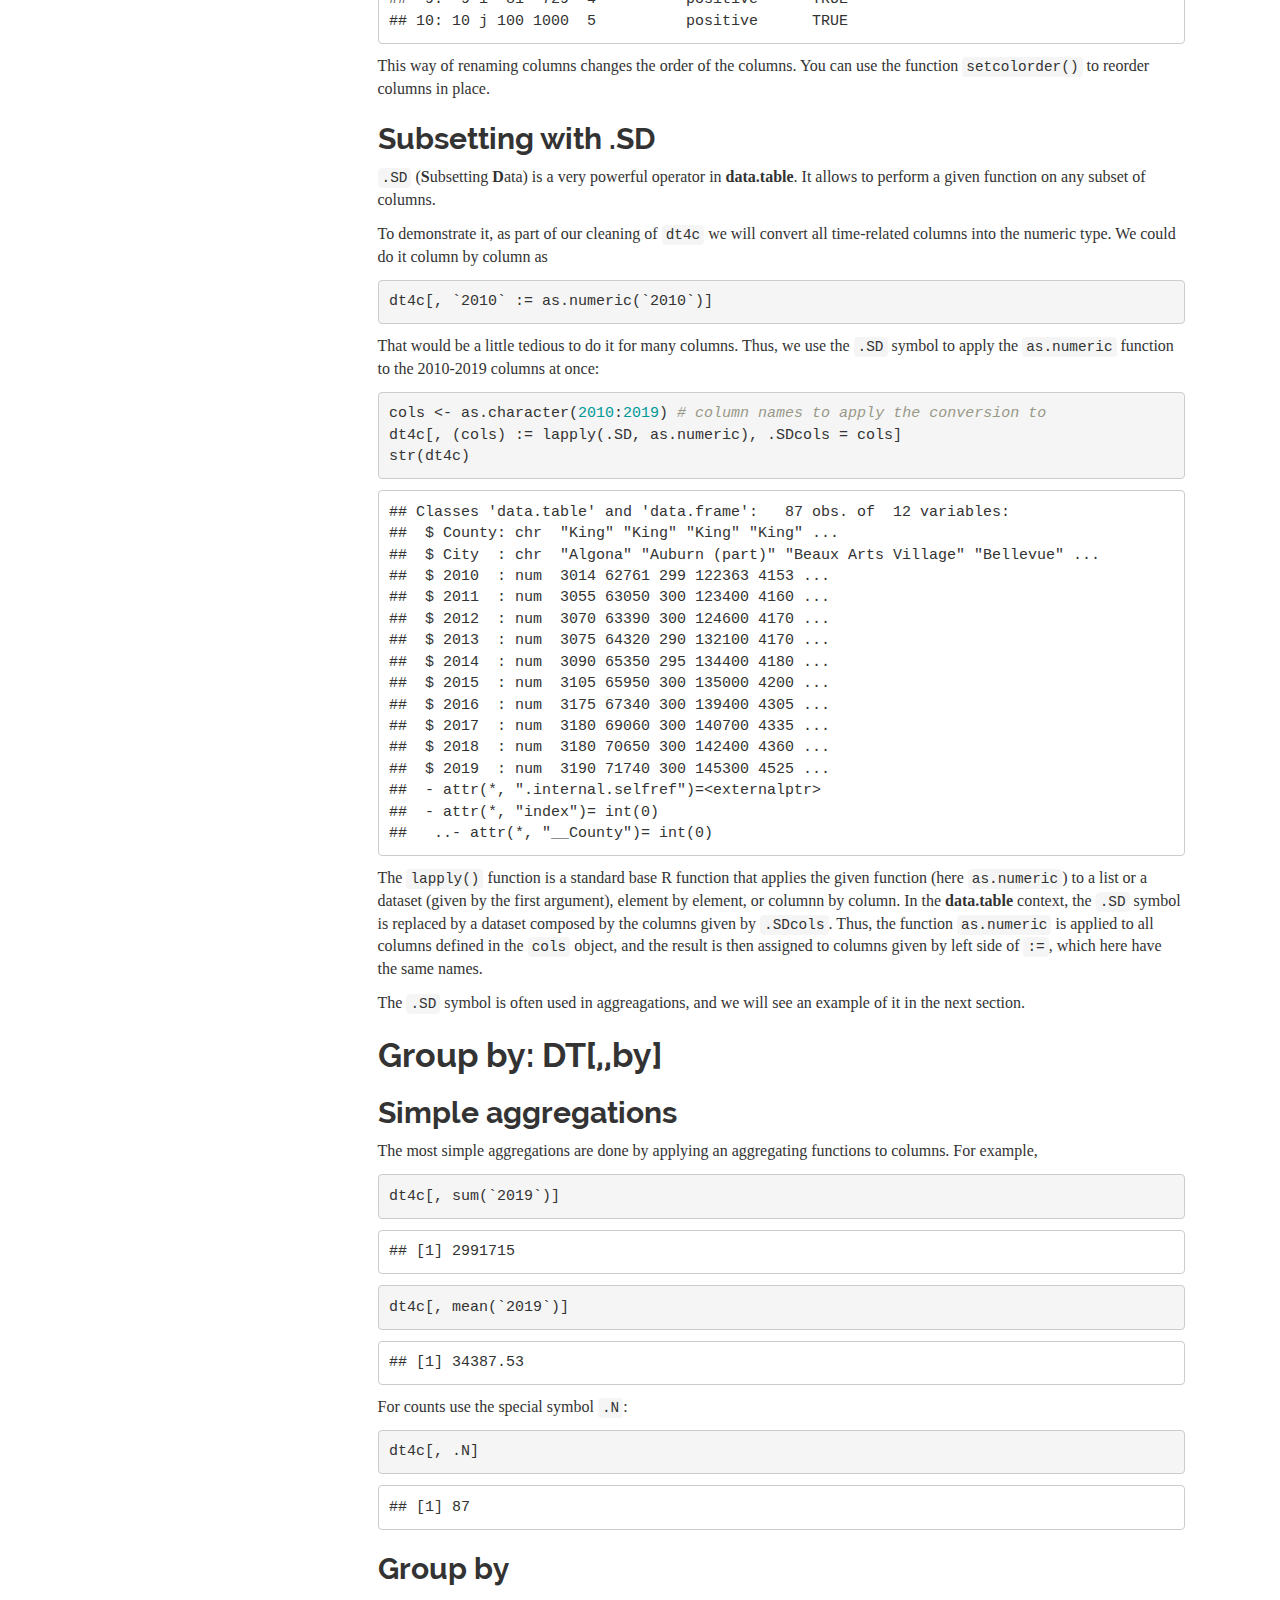
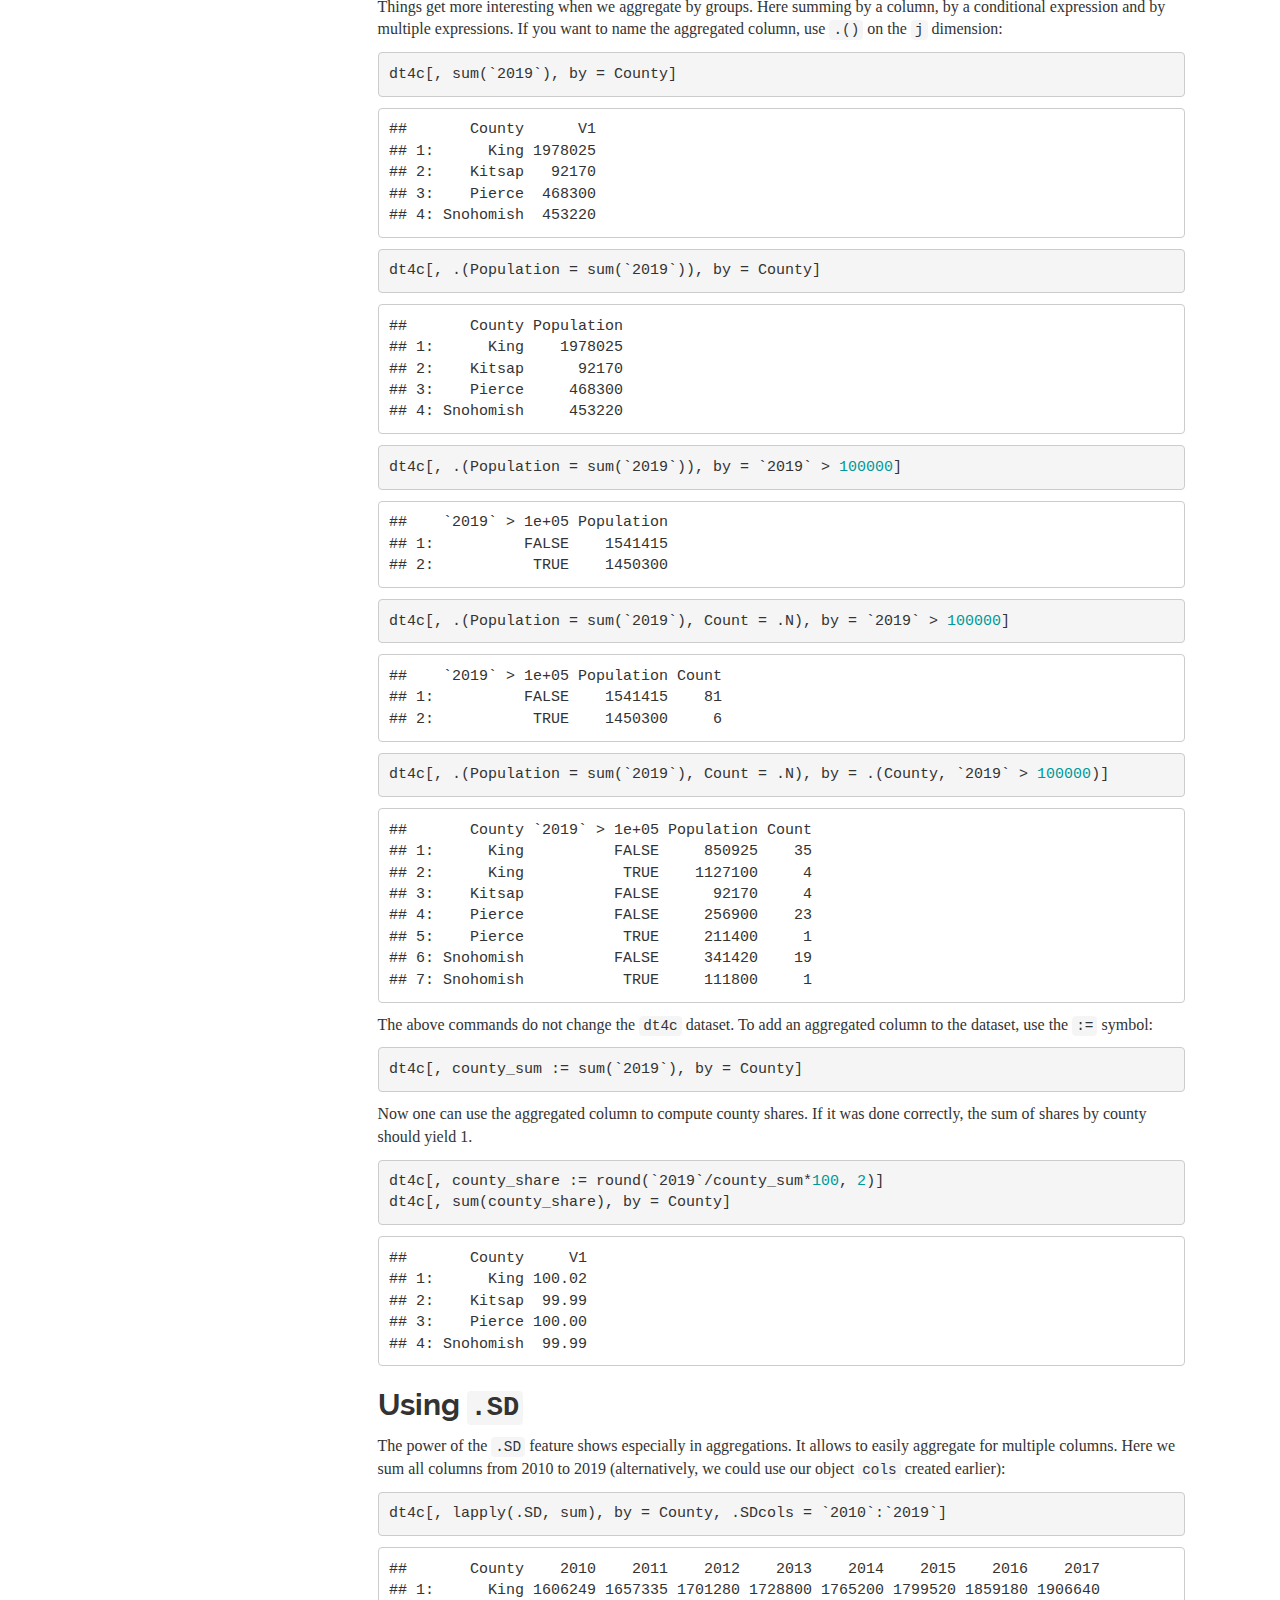
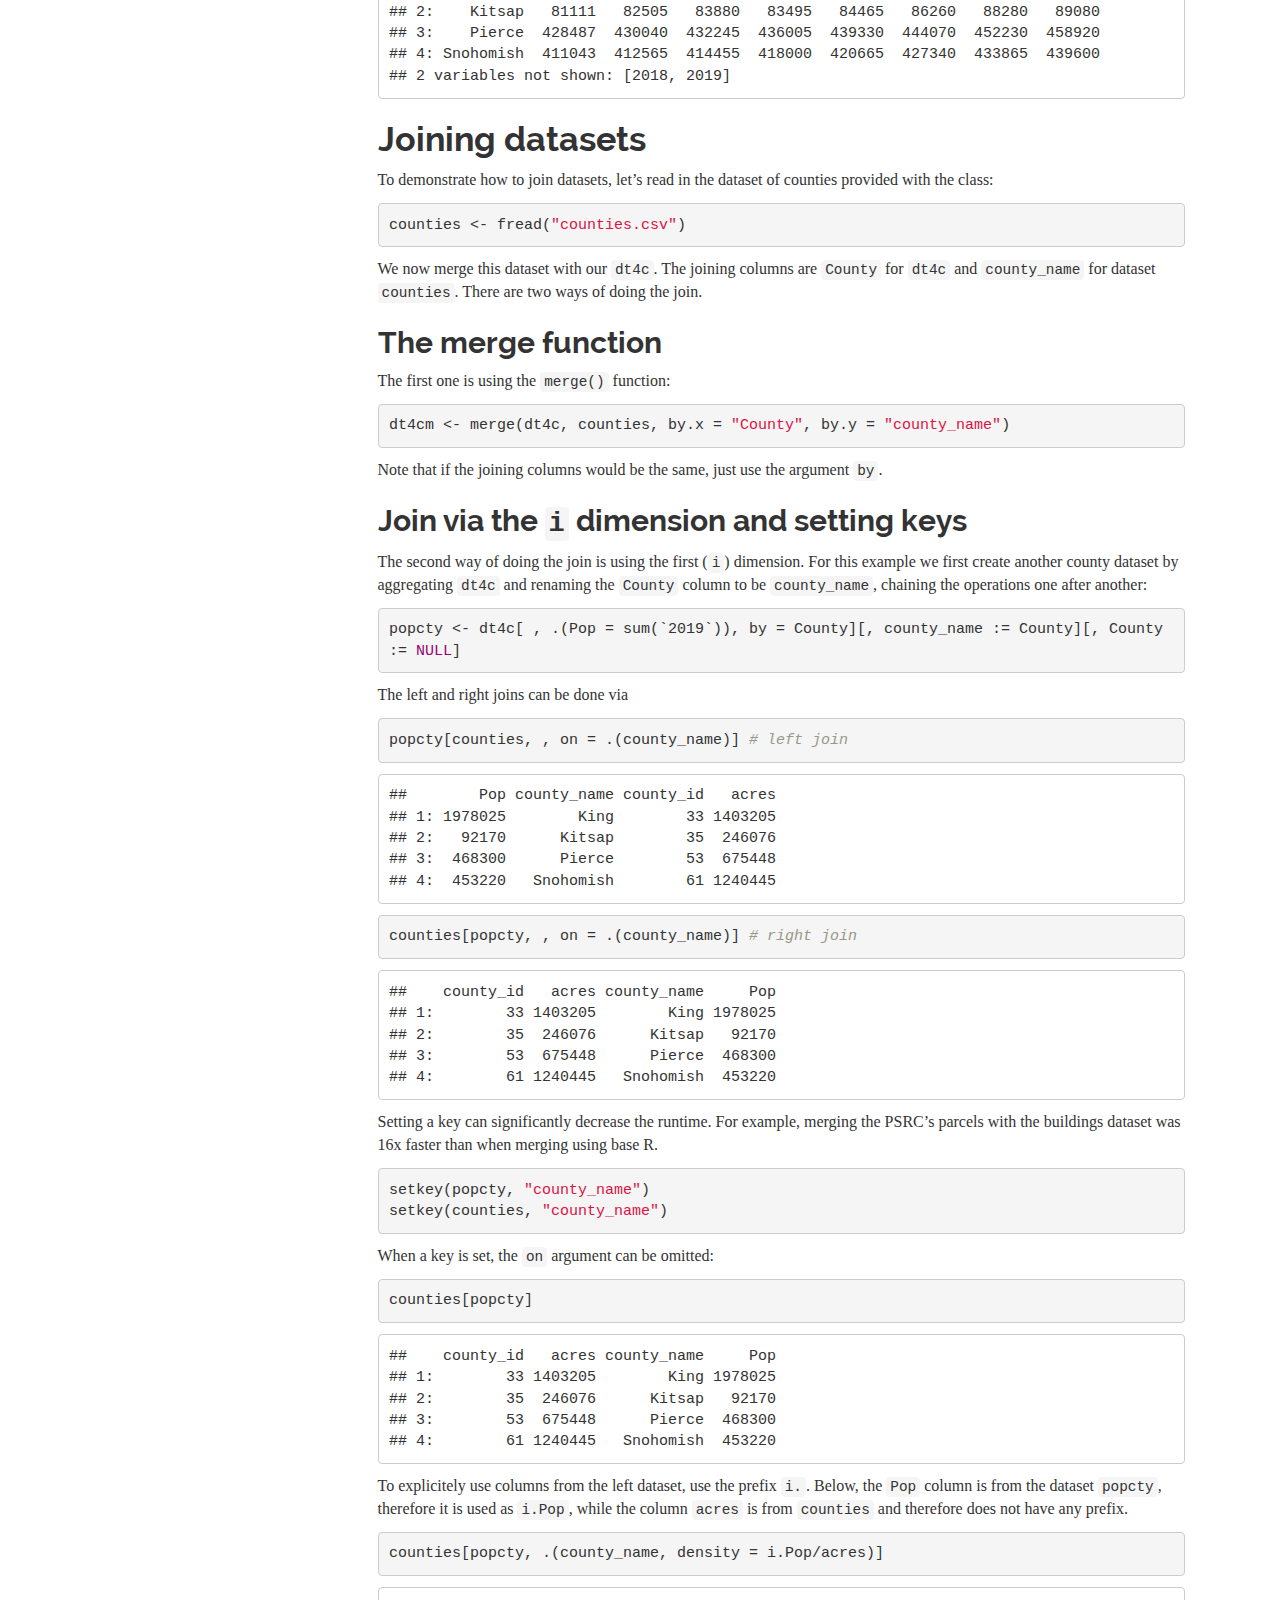
